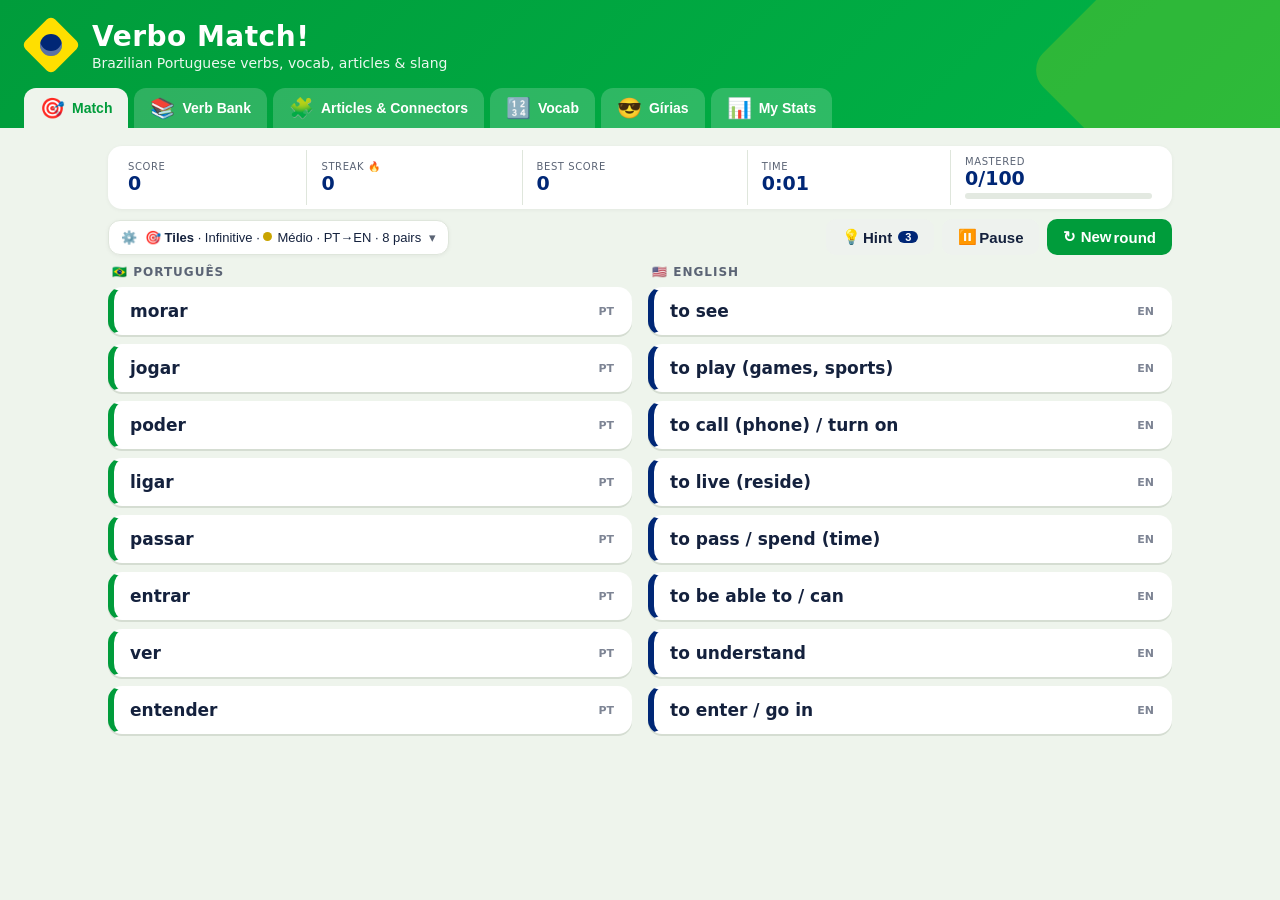
==== index.html @ cd235377 "Add files via upload" ====
<!DOCTYPE html>
<html lang="en">
<head>
<meta charset="UTF-8">
<meta name="viewport" content="width=device-width,initial-scale=1,viewport-fit=cover">
<meta name="theme-color" content="#009c3b">
<meta name="apple-mobile-web-app-capable" content="yes">
<meta name="mobile-web-app-capable" content="yes">
<meta name="apple-mobile-web-app-status-bar-style" content="black-translucent">
<meta name="apple-mobile-web-app-title" content="Verbo Match">
<link rel="manifest" href="manifest.json">
<link rel="apple-touch-icon" href="icon-180.png">
<link rel="icon" type="image/png" sizes="192x192" href="icon-192.png">
<title>Verbo Match!</title>
<style>
:root{--green:#009c3b;--green2:#00b347;--yellow:#ffdf00;--blue:#002776;--bg:#eef4ec;--card:#fff;--ink:#14213d;--muted:#5b6475;--bad:#e63946;--line:#dfe6dc}
*{box-sizing:border-box}
body{margin:0;font-family:"Segoe UI",system-ui,-apple-system,Roboto,Arial,sans-serif;background:var(--bg);color:var(--ink)}
header{background:linear-gradient(135deg,var(--green),var(--green2));color:#fff;padding:18px 24px 0;position:relative;overflow:hidden}
header:after{content:"";position:absolute;right:-60px;top:-60px;width:260px;height:260px;background:var(--yellow);opacity:.18;transform:rotate(45deg);border-radius:24px}
.brand{display:flex;align-items:center;gap:14px;position:relative;z-index:1}
.logo{width:54px;height:54px;position:relative;flex:none}
.logo .dia{position:absolute;inset:6px;background:var(--yellow);transform:rotate(45deg);border-radius:6px}
.logo .orb{position:absolute;left:16px;top:16px;width:22px;height:22px;border-radius:50%;background:var(--blue);box-shadow:inset 0 -5px 0 rgba(255,255,255,.35)}
h1{margin:0;font-size:28px;letter-spacing:.5px}
.sub{margin:2px 0 0;opacity:.92;font-size:14px}
nav{display:flex;gap:6px;margin-top:16px;position:relative;z-index:1;flex-wrap:wrap}
nav button{border:0;background:rgba(255,255,255,.18);color:#fff;padding:10px 16px;border-radius:12px 12px 0 0;font-weight:600;font-size:14px;cursor:pointer}
nav button.on{background:var(--bg);color:var(--green)}
main{max-width:1100px;margin:0 auto;padding:18px}
.stats{display:grid;grid-template-columns:repeat(auto-fit,minmax(140px,1fr));gap:10px;margin-bottom:14px}
.stat{background:var(--card);border-radius:14px;padding:10px 14px;box-shadow:0 2px 6px rgba(0,0,0,.06)}
.stat b{display:block;font-size:22px;color:var(--blue)}
.stat span{font-size:12px;color:var(--muted);text-transform:uppercase;letter-spacing:.6px}
.stat.warn b{color:var(--bad)}
.bar{height:6px;background:#e3e9e1;border-radius:9px;margin-top:6px;overflow:hidden}
.bar i{display:block;height:100%;background:linear-gradient(90deg,var(--green),var(--yellow));width:0;transition:width .4s}
.controls{display:flex;flex-wrap:wrap;gap:10px 14px;align-items:center;background:var(--card);padding:10px 14px;border-radius:14px;margin-bottom:10px;box-shadow:0 2px 6px rgba(0,0,0,.06)}
.controls label{font-size:13px;color:var(--muted);display:flex;align-items:center;gap:6px}
.ctl-lbl{font-size:11px;font-weight:800;letter-spacing:.8px;text-transform:uppercase;color:var(--muted)}
select,input[type=search]{padding:7px 10px;border:1px solid var(--line);border-radius:9px;font-size:14px}
.btn{border:0;border-radius:10px;padding:9px 16px;font-weight:700;cursor:pointer;font-size:14px}
.btn:disabled{opacity:.45;cursor:not-allowed}
.btn.go{background:var(--green);color:#fff}.btn.alt{background:var(--yellow);color:var(--blue)}.btn.ghost{background:#eef2ee;color:var(--ink)}
.btn.sm{padding:5px 10px;font-size:12px}
.spacer{flex:1}
.chips{display:flex;gap:6px;flex-wrap:wrap;align-items:center}
.chip{border:2px solid var(--c);color:var(--c);background:#fff;border-radius:999px;padding:4px 11px;font-size:12px;font-weight:700;cursor:pointer;user-select:none}
.chip.on{background:var(--c);color:#fff}
/* difficulty meter */
.meter{display:flex;align-items:flex-end;gap:4px}
.lv{border:0;background:#e6ebe4;color:var(--muted);font-weight:800;font-size:12px;cursor:pointer;padding:0 10px;border-radius:8px;display:flex;flex-direction:column;justify-content:flex-end;align-items:center;gap:3px;height:42px;min-width:62px}
.lv i{display:block;width:100%;border-radius:4px;background:#cfd8cc}
.lv.fill i{background:var(--c)}
.lv.on{background:#fff;box-shadow:0 0 0 2px var(--c) inset;color:var(--c)}
.auto{border:2px solid var(--blue);background:#fff;color:var(--blue);border-radius:10px;padding:7px 10px;font-weight:800;font-size:12px;cursor:pointer}
.auto.on{background:var(--blue);color:var(--yellow)}
.lvdesc{font-size:12px;color:var(--muted);flex-basis:100%;margin-top:-2px}
.seg{display:flex;border:1px solid var(--line);border-radius:10px;overflow:hidden}
.seg button{border:0;background:#fff;padding:7px 10px;font-size:12px;font-weight:700;cursor:pointer;color:var(--muted)}
.seg button.on{background:var(--green);color:#fff}
.toggle{border:2px solid #b5651d;color:#b5651d;background:#fff;border-radius:10px;padding:6px 10px;font-weight:800;font-size:12px;cursor:pointer}
.toggle.on{background:#b5651d;color:#fff}
.hcount{background:var(--blue);color:#fff;border-radius:99px;padding:0 7px;font-size:11px;margin-left:4px}
.board{display:grid;grid-template-columns:1fr 1fr;gap:16px}
.colhead{font-size:12px;font-weight:800;letter-spacing:1px;text-transform:uppercase;color:var(--muted);margin:0 0 8px 4px}
.tiles{display:flex;flex-direction:column;gap:9px}
.tile{background:var(--card);border:2px solid transparent;border-radius:14px;padding:12px 16px;font-size:17px;font-weight:600;cursor:pointer;box-shadow:0 2px 0 #d5ddd2;transition:transform .12s,border-color .12s,background .2s;display:flex;align-items:center;justify-content:space-between;gap:8px}
.tile:hover{transform:translateY(-2px)}
.tile[data-lang=pt]{border-left:6px solid var(--green)}.tile[data-lang=en]{border-left:6px solid var(--blue)}
.tile .fl{font-size:11px;opacity:.55;font-weight:800}
.tile.sel{border-color:var(--yellow);background:#fffbe0}
.tile.ok{background:#d9f7e4;border-color:var(--green);cursor:default;opacity:.55;transform:none}
.tile.ok .fl:after{content:" ✓";color:var(--green);opacity:1}
.tile.wrong{animation:shake .4s;border-color:var(--bad);background:#ffe3e5}
.tile.hint{animation:pulse .9s 2}
@keyframes shake{20%,60%{transform:translateX(-6px)}40%,80%{transform:translateX(6px)}}
@keyframes pulse{50%{background:#fff3a6;transform:scale(1.03)}}
.mem{display:grid;gap:10px;grid-template-columns:repeat(var(--cols),1fr)}
.card{aspect-ratio:4/3;perspective:800px;cursor:pointer}
.card .in{position:relative;width:100%;height:100%;transition:transform .45s;transform-style:preserve-3d}
.card.flip .in,.card.ok .in{transform:rotateY(180deg)}
.face{position:absolute;inset:0;border-radius:14px;backface-visibility:hidden;display:flex;align-items:center;justify-content:center;text-align:center;padding:8px;font-weight:700;font-size:15px}
.back{background:linear-gradient(135deg,var(--green),var(--green2));color:var(--yellow);font-size:30px;box-shadow:0 3px 0 #007a2e}
.front{background:#fff;transform:rotateY(180deg);box-shadow:0 3px 0 #d5ddd2;flex-direction:column;gap:4px}
.front small{font-size:10px;letter-spacing:1px;color:#fff;padding:2px 7px;border-radius:99px}
.card.ok .front{background:#d9f7e4}
.bank{background:var(--card);border-radius:14px;overflow:auto;box-shadow:0 2px 6px rgba(0,0,0,.06);max-height:70vh}
table{border-collapse:collapse;width:100%;font-size:14px}
th{position:sticky;top:0;background:var(--blue);color:#fff;text-align:left;padding:9px 10px;font-size:12px;white-space:nowrap}
td{padding:7px 10px;border-bottom:1px solid var(--line);white-space:nowrap}
tr:nth-child(even) td{background:#f8faf7}
td.v{font-weight:800;color:var(--green);cursor:pointer;text-decoration:underline dotted}
td.v:hover{color:var(--blue)}
.star{color:#e0a800}
.miss-b{background:var(--bad);color:#fff;border-radius:99px;font-size:11px;padding:1px 7px;margin-left:4px}
.guide{display:grid;grid-template-columns:repeat(auto-fit,minmax(230px,1fr));gap:10px;margin-bottom:14px}
.g{background:#fff;border-radius:14px;padding:12px 14px;border-top:5px solid var(--c);box-shadow:0 2px 6px rgba(0,0,0,.06);font-size:13px}
.g h4{margin:0 0 6px;color:var(--c)}
.g code{background:#f1f4f0;padding:1px 5px;border-radius:5px}
.modal{position:fixed;inset:0;background:rgba(0,20,40,.55);display:none;align-items:center;justify-content:center;z-index:20;padding:16px}
.modal.show{display:flex}
.box{background:#fff;border-radius:20px;max-width:560px;width:100%;padding:24px;max-height:88vh;overflow:auto;text-align:center}
.box h2{margin:0;color:var(--green);font-size:30px}
.sum{display:flex;justify-content:center;gap:20px;margin:14px 0;flex-wrap:wrap}
.sum div b{display:block;font-size:24px;color:var(--blue)}
.sum div span{font-size:12px;color:var(--muted)}
.review{text-align:left;font-size:14px;border-top:1px solid var(--line);margin-top:8px}
.review div{display:flex;justify-content:space-between;gap:10px;padding:6px 2px;border-bottom:1px solid var(--line)}
.tag{font-size:11px;color:#fff;border-radius:99px;padding:2px 8px;white-space:nowrap;background:var(--c)}
canvas#fx{position:fixed;inset:0;pointer-events:none;z-index:30}
.toast{pointer-events:none;position:fixed;left:50%;bottom:26px;transform:translateX(-50%);background:var(--blue);color:#fff;padding:10px 18px;border-radius:99px;font-weight:700;opacity:0;transition:opacity .3s;z-index:40}
.toast.show{opacity:1}
.hidden{display:none!important}
.pause-ov{position:absolute;inset:-6px;background:rgba(238,244,236,.82);backdrop-filter:blur(9px);-webkit-backdrop-filter:blur(9px);border-radius:16px;display:flex;align-items:flex-start;justify-content:center;z-index:5;text-align:center;padding-top:60px}
.pause-ov h2{margin:4px 0;color:var(--blue)}.pause-ov p{color:var(--muted);margin:0 0 14px}
#pauseBtn.on{background:var(--yellow);color:var(--blue)}
/* verb detail popup */
.box.wide{max-width:1080px;text-align:left;padding:0;display:flex;flex-direction:column;overflow:hidden}
.vhead{background:linear-gradient(135deg,var(--green),var(--green2));color:#fff;padding:18px 22px;position:relative}
.vhead h2{color:#fff;font-size:34px;margin:0;display:flex;align-items:center;gap:12px}
.vhead .x{position:absolute;right:14px;top:12px;background:rgba(255,255,255,.2);border:0;color:#fff;font-size:18px;width:36px;height:36px;border-radius:50%;cursor:pointer}
.spk{background:var(--yellow);border:0;border-radius:50%;width:34px;height:34px;cursor:pointer;font-size:16px}
.vchips{display:flex;gap:8px;flex-wrap:wrap;margin-top:10px}
.vchips span{background:rgba(255,255,255,.18);padding:4px 10px;border-radius:99px;font-size:13px}
.vchips b{color:var(--yellow)}
.vtabs{display:flex;gap:6px;padding:10px 18px 0;background:#f4f7f3;flex-wrap:wrap}
.vtabs button{border:0;background:#e3e9e1;padding:8px 12px;border-radius:10px 10px 0 0;font-weight:700;font-size:13px;cursor:pointer;color:var(--ink)}
.vtabs button.on{background:#fff;color:var(--green)}
.vbody{padding:16px 18px 20px;overflow:auto}
.vgrid{display:grid;grid-template-columns:repeat(auto-fill,minmax(235px,1fr));gap:12px}
.vc{border:1px solid var(--line);border-top:5px solid var(--c);border-radius:12px;padding:10px 12px;background:#fff}
.vc h4{margin:0;font-size:14px;color:var(--c)}
.vc .en{font-size:12px;color:var(--muted);margin:2px 0 6px;min-height:15px}
.vc table{font-size:14px}
.vc td{padding:4px 2px;border-bottom:1px dashed var(--line);white-space:normal;background:#fff!important}
.vc td.pn{color:var(--muted);font-size:12px;width:42%}
.vc td.f{font-weight:700;cursor:pointer}.vc td.f:hover{color:var(--green)}
.vnote{font-size:12px;color:var(--muted);margin-top:12px}
.vstat{background:#fff7d1;border-radius:10px;padding:8px 12px;font-size:13px;margin-bottom:12px}
/* stats */
.st-grid{display:grid;grid-template-columns:repeat(6,1fr);gap:10px;margin-bottom:14px}
.panel{background:#fff;border-radius:14px;padding:14px 16px;box-shadow:0 2px 6px rgba(0,0,0,.06);margin-bottom:14px}
.panel h3{margin:0 0 10px;font-size:16px;color:var(--blue);display:flex;align-items:center;gap:8px}
.two{display:grid;grid-template-columns:1.6fr 1fr;gap:14px}
.miss td{white-space:normal;vertical-align:middle}
.mbar{height:8px;border-radius:9px;background:#f1d4d6;overflow:hidden;min-width:70px}.mbar i{display:block;height:100%;background:var(--bad)}
.tbar{display:flex;align-items:center;gap:8px;margin:8px 0;font-size:13px}.tbar span{width:130px}
.tbar .tr{flex:1;height:12px;background:#e9eee8;border-radius:9px;overflow:hidden}.tbar .tr i{display:block;height:100%}
.empty{color:var(--muted);font-size:14px;padding:12px 0}
.banner{background:var(--yellow);color:var(--blue);font-weight:700;padding:8px 14px;border-radius:10px;margin-bottom:10px}
@media(max-width:820px){.st-grid{grid-template-columns:repeat(3,1fr)}.two{grid-template-columns:1fr}.tile{font-size:15px;padding:11px}.mem{--cols:3!important}.lv{min-width:52px;padding:0 6px}}

/* articles & connectors */
.gt{margin:4px 0}.gt td{white-space:normal}
.hl{color:var(--green);background:#e4f7eb;border-radius:5px;padding:0 4px}
.gp{margin:0;font-size:15px;line-height:1.55}.gn{font-size:12px;color:var(--muted)}
.gl{margin:0;padding-left:18px;font-size:14px;line-height:1.8}
.ex-grid{display:grid;grid-template-columns:repeat(4,1fr);gap:6px;margin:12px 0 6px}
.ex-grid div{background:#f4f7f3;border-radius:8px;padding:7px 9px;font-size:13px}
.rules{display:grid;grid-template-columns:repeat(auto-fill,minmax(240px,1fr));gap:10px}
.rules div{background:#f8faf7;border-left:4px solid var(--yellow);border-radius:8px;padding:8px 10px;font-size:13px;display:flex;flex-direction:column;gap:3px}
.q{max-width:760px;margin:0 auto;text-align:center}
.qtop{display:flex;justify-content:space-between;align-items:center}
.qs{font-size:28px;font-weight:700;line-height:1.4}
.blank{display:inline-block;min-width:80px;border-bottom:3px dashed var(--blue);color:var(--blue);padding:0 8px}
.blank.ok{border-bottom:3px solid var(--green);color:var(--green);background:#e4f7eb;border-radius:6px 6px 0 0}
.blank.bad{border-bottom:3px solid var(--green);color:var(--green);background:#fff3a6;border-radius:6px 6px 0 0}
.qen{color:var(--muted);margin:8px 0 22px;font-style:italic}
.qopts{display:grid;grid-template-columns:repeat(2,1fr);gap:10px;max-width:520px;margin:0 auto}
.qo{border:2px solid var(--line);background:#fff;border-radius:14px;padding:14px;font-size:20px;font-weight:800;cursor:pointer;position:relative;color:var(--ink);box-shadow:0 2px 0 #d5ddd2}
.qo small{position:absolute;left:10px;top:6px;font-size:11px;color:var(--muted)}
.qo:hover:not(:disabled){border-color:var(--yellow);transform:translateY(-2px)}
.qo.right{background:#d9f7e4;border-color:var(--green);color:var(--green)}
.qo.wrong{background:#ffe3e5;border-color:var(--bad);color:var(--bad);animation:shake .4s}
.qo:disabled{cursor:default}
.qfb{min-height:90px;margin-top:16px}
.fb-ok{color:var(--green);font-weight:800;font-size:18px}.fb-bad{color:var(--bad);font-weight:800;font-size:18px}
.fb-why{margin:6px 0 12px;font-size:14px}
@media(max-width:820px){.ex-grid{grid-template-columns:repeat(2,1fr)}.qs{font-size:22px}}

/* slang */
.slang-hero{background:linear-gradient(135deg,#002776,#3a86ff);color:#fff;border-radius:16px;padding:16px 20px;display:flex;justify-content:space-between;align-items:center;gap:16px;flex-wrap:wrap;margin-bottom:12px}
.slang-hero h2{margin:0;font-size:24px}.slang-hero p{margin:4px 0 0;opacity:.9;font-size:14px}
.sh-stats{display:flex;gap:16px;align-items:center}.sh-stats div{text-align:center}.sh-stats b{display:block;font-size:22px;color:var(--yellow)}.sh-stats span{font-size:11px;opacity:.85;text-transform:uppercase}
td.sx{white-space:normal;min-width:240px;font-size:13px}
.spk2{border:0;background:#eef2ee;border-radius:50%;width:26px;height:26px;cursor:pointer;margin-right:6px;font-size:12px}
tr.learned td{opacity:.55}
.sl-ex{display:flex;gap:14px;align-items:center;background:#f4f7f3;border-radius:14px;padding:16px}
.sl-pt{font-size:22px;font-weight:700}.sl-en{color:var(--muted);font-style:italic;margin-top:4px}
.sl-rel{display:grid;grid-template-columns:repeat(auto-fill,minmax(170px,1fr));gap:8px}
.sl-rel button{border:1px solid var(--line);background:#fff;border-radius:10px;padding:8px 10px;text-align:left;cursor:pointer;display:flex;flex-direction:column;gap:2px}
.sl-rel button:hover{border-color:var(--green)}.sl-rel span{font-size:12px;color:var(--muted)}

/* ===== iPhone / small-screen app layout ===== */
html{-webkit-text-size-adjust:100%}
body{-webkit-tap-highlight-color:transparent;overscroll-behavior-y:none}
button,.tile,.chip,.card,.qo,td.v{touch-action:manipulation}
header{padding-top:calc(18px + env(safe-area-inset-top))}
.tbl-wrap{overflow-x:auto;-webkit-overflow-scrolling:touch}
@media(max-width:700px){
  header{padding:calc(10px + env(safe-area-inset-top)) 14px 10px}
  h1{font-size:22px}.sub{display:none}.logo{width:40px;height:40px}.logo .orb{left:11px;top:11px;width:18px;height:18px}
  main{padding:10px 10px calc(84px + env(safe-area-inset-bottom))}
  /* bottom tab bar */
  nav{position:fixed;left:0;right:0;bottom:0;margin:0;z-index:15;background:#fff;border-top:1px solid var(--line);
      flex-wrap:nowrap;overflow-x:auto;gap:0;padding:4px 4px calc(4px + env(safe-area-inset-bottom));box-shadow:0 -4px 14px rgba(0,0,0,.08);scrollbar-width:none}
  nav::-webkit-scrollbar{display:none}
  nav button{flex:1 1 0;min-width:0;background:none;color:var(--muted);border-radius:10px;padding:6px 6px;font-size:10px;line-height:1.15;display:flex;flex-direction:column;align-items:center;gap:2px;white-space:nowrap}
  nav button .ic{font-size:20px}
  nav button.on{background:#e4f7eb;color:var(--green)}
  .stats{grid-template-columns:repeat(3,1fr);gap:6px}.stat{padding:7px 9px}.stat b{font-size:17px}.stat span{font-size:9px}
  .controls{padding:8px 10px;gap:8px}
  .lv{min-width:0;flex:1;padding:0 4px;font-size:11px}.meter{flex:1 1 100%}
  .seg button{padding:7px 8px}
  .board{gap:8px}.tile{font-size:14px;padding:10px 9px;border-radius:11px;min-height:46px}
  .tile .fl{display:none}
  .mem{--cols:3!important;gap:7px}.face{font-size:13px}
  .st-grid{grid-template-columns:repeat(3,1fr)}
  .two{grid-template-columns:1fr!important}
  .qs{font-size:21px}.qo{font-size:18px;padding:13px}
  .toast{bottom:calc(84px + env(safe-area-inset-bottom));max-width:90vw;text-align:center}
  .modal{padding:0;align-items:flex-end}
  .box{border-radius:20px 20px 0 0;max-height:92vh;padding-bottom:calc(24px + env(safe-area-inset-bottom))}
  .box.wide{max-height:94vh!important}
  .vhead h2{font-size:26px}.vgrid{grid-template-columns:1fr}
  .slang-hero{padding:12px 14px}.slang-hero h2{font-size:19px}.slang-hero p{font-size:12px}
  .bank{max-height:none}
  /* tables become cards */
  #bankView table thead,#slangView table thead{display:none}
  #bankView tbody tr,#slangView tbody tr{display:grid;grid-template-columns:1fr 1fr;gap:2px 10px;padding:10px 12px;border-bottom:1px solid var(--line)}
  #bankView tbody td,#slangView tbody td{border:0;padding:1px 0;background:none!important;white-space:normal;font-size:13px}
  #bankView td:nth-child(1),#slangView td:nth-child(1){display:none}
  #bankView td.v,#slangView td.v{grid-column:1/-1;font-size:18px}
  #bankView td:nth-child(3),#slangView td:nth-child(3){grid-column:1/-1;color:var(--muted)}
  #bankView td:nth-child(n+4)::before{content:attr(data-l);display:block;font-size:9px;font-weight:800;color:var(--muted);text-transform:uppercase;letter-spacing:.5px}
  #slangView td.sx{grid-column:1/-1;min-width:0}
  #slangView td:nth-child(7){position:absolute;right:14px}
  #slangView tbody tr{position:relative}
  .miss td{font-size:12px;padding:5px 4px}
  .panel{overflow-x:auto;-webkit-overflow-scrolling:touch}
  .gt th,.gt td{white-space:normal;font-size:12px;padding:6px 5px}
  .gt th{position:static}
  .ex-grid{grid-template-columns:1fr 1fr}
}
html,body{max-width:100%;overflow-x:hidden}
.install-tip{position:fixed;left:10px;right:10px;bottom:calc(80px + env(safe-area-inset-bottom));z-index:16;background:var(--blue);color:#fff;border-radius:14px;padding:12px 40px 12px 14px;font-size:13px;box-shadow:0 8px 24px rgba(0,0,0,.25)}
.install-tip b{color:var(--yellow)}.install-tip button{position:absolute;right:8px;top:8px;border:0;background:rgba(255,255,255,.2);color:#fff;border-radius:50%;width:26px;height:26px}
/* ===== v8: calmer layout ===== */
.stats{display:flex;gap:0;background:var(--card);border-radius:14px;box-shadow:0 1px 4px rgba(0,0,0,.05);padding:4px 6px;margin-bottom:10px;overflow-x:auto;scrollbar-width:none}
.stats::-webkit-scrollbar{display:none}
.stats .stat{background:none;box-shadow:none;border-radius:0;padding:6px 14px;flex:1 0 auto;border-right:1px solid var(--line);display:flex;flex-direction:column;justify-content:center}
.stats .stat:last-child{border-right:0}
.stats .stat b{font-size:19px}.stats .stat span{font-size:10px}
.stats .stat .bar{margin-top:4px;min-width:60px}
.actionbar{display:flex;align-items:center;gap:8px;margin-bottom:10px}
.sumbtn{display:flex;align-items:center;gap:8px;border:1px solid var(--line);background:var(--card);border-radius:12px;padding:9px 12px;font-size:13px;color:var(--ink);cursor:pointer;min-width:0;text-align:left;box-shadow:0 1px 4px rgba(0,0,0,.05)}
.sumbtn .chev{transition:transform .2s;color:var(--muted)}
.sumbtn[aria-expanded=true]{border-color:var(--green)}
.sumbtn[aria-expanded=true] .chev{transform:rotate(180deg)}
.lvdot{display:inline-block;width:9px;height:9px;border-radius:50%;margin-right:5px;vertical-align:1px}
#setSummary{white-space:nowrap;overflow:hidden;text-overflow:ellipsis;min-width:0}
.ab{display:flex;align-items:center;gap:2px}
.setpanel{background:var(--card);border-radius:14px;padding:12px 14px;margin:0 0 12px;box-shadow:0 1px 4px rgba(0,0,0,.05);display:none;flex-direction:column;gap:10px}
.setpanel.open{display:flex;animation:fold .18s ease-out}
@keyframes fold{from{opacity:0;transform:translateY(-4px)}to{opacity:1;transform:none}}
.sp-row{display:flex;flex-wrap:wrap;align-items:center;gap:8px 12px}
.sp-row label{font-size:13px;color:var(--muted);display:flex;align-items:center;gap:6px}
.setpanel .lvdesc{margin:-4px 0 0}
#conjCtrls{display:flex;flex-direction:column;gap:10px;border-top:1px dashed var(--line);padding-top:10px}
.fold{background:var(--card);border-radius:14px;margin-bottom:10px;box-shadow:0 1px 4px rgba(0,0,0,.05)}
.fold summary{padding:11px 14px;font-weight:700;font-size:14px;cursor:pointer;list-style:none;display:flex;justify-content:space-between}
.fold summary::-webkit-details-marker{display:none}
.fold summary:after{content:"▾";color:var(--muted);transition:transform .2s}
.fold[open] summary:after{transform:rotate(180deg)}
.fold .guide{padding:0 12px 12px;margin:0}
.fold .g{box-shadow:none;background:#f8faf7}
.fbtn{border:1px solid var(--line);background:#fff;border-radius:10px;padding:8px 12px;font-weight:700;font-size:13px;cursor:pointer;color:var(--ink);white-space:nowrap}
.fbtn.on{border-color:var(--green);color:var(--green)}
.fbtn b{background:var(--green);color:#fff;border-radius:99px;padding:0 6px;font-size:11px}
.fpanel{flex-basis:100%;display:flex;flex-direction:column;gap:8px;padding-top:4px;border-top:1px dashed var(--line)}
.foot{font-size:12px;color:var(--muted);margin:8px 2px}
.slang-hero{padding:12px 18px}.slang-hero h2{font-size:21px}
.controls,.panel,.bank{box-shadow:0 1px 4px rgba(0,0,0,.05)}

/* ===== v8: pop-ups that scroll properly ===== */
body.locked{position:fixed;left:0;right:0;overflow:hidden}
.modal{overscroll-behavior:contain}
.box{overscroll-behavior:contain;-webkit-overflow-scrolling:touch}
.box.wide{max-height:min(92vh,92dvh);display:flex;flex-direction:column;overflow:hidden}
.vhead,.vtabs{flex:none}
.vbody{flex:1 1 auto;min-height:0;overflow-y:auto;overscroll-behavior:contain;-webkit-overflow-scrolling:touch}
.vtabs{flex-wrap:nowrap;overflow-x:auto;scrollbar-width:none;-webkit-overflow-scrolling:touch}
.vtabs::-webkit-scrollbar{display:none}
.vtabs button{flex:none;white-space:nowrap}
.vtabs:empty{display:none}
.vhead h2{padding-right:44px}

@media(max-width:700px){
  .stats{padding:2px 4px}.stats .stat{padding:5px 10px}.stats .stat b{font-size:16px}.stats .stat span{font-size:9px}
  .stats .stat .bar{display:none}
  .actionbar{gap:6px}.actionbar .spacer{display:none}
  .sumbtn{flex:1 1 auto;padding:9px 10px;font-size:12px}
  .ab{padding:9px 11px;flex:none}.ab-l{display:none}
  .ab-l2{display:none}
  .setpanel{padding:10px}
  .meter{flex:1 1 100%}
  .modal{padding:0;align-items:flex-end}
  .box{border-radius:20px 20px 0 0;max-height:92dvh;padding-bottom:calc(24px + env(safe-area-inset-bottom))}
  .box.wide{height:94dvh;max-height:94dvh!important;padding-bottom:0;border-radius:18px 18px 0 0}
  .vhead{padding:14px 16px 12px}
  .vhead h2{font-size:24px;gap:10px}
  .vhead .x{top:10px;right:10px;width:34px;height:34px}
  .spk{width:30px;height:30px;font-size:14px}
  #vMean{font-size:14px}
  .vchips{flex-wrap:nowrap;overflow-x:auto;scrollbar-width:none;margin-top:8px;gap:6px}
  .vchips::-webkit-scrollbar{display:none}
  .vchips span{flex:none;font-size:12px;white-space:nowrap}
  .vtabs{padding:8px 12px 0;gap:4px}
  .vtabs button{padding:7px 11px;font-size:12px}
  .vbody{padding:12px 12px calc(20px + env(safe-area-inset-bottom))}
  .vgrid{grid-template-columns:1fr;gap:10px}
  .vc td{font-size:14px;padding:5px 2px}
  .vc td.pn{width:46%}
  .sl-ex{padding:12px}.sl-pt{font-size:19px}
  .sl-rel{grid-template-columns:1fr 1fr}
  .slang-hero{padding:10px 14px;gap:8px}.slang-hero p{display:none}
  .sh-stats{gap:12px}.sh-stats b{font-size:18px}
  #sRand{padding:7px 10px;font-size:12px}
}
/* phone turned sideways: full screen pop-up, two columns */
@media(max-height:520px) and (orientation:landscape){
  .modal{padding:0;align-items:stretch}
  .box{max-height:100dvh;border-radius:0}
  .box.wide{max-width:none;height:100dvh;max-height:100dvh!important;border-radius:0;padding-left:env(safe-area-inset-left);padding-right:env(safe-area-inset-right)}
  .vhead{padding:8px 56px 8px 16px;display:flex;align-items:center;gap:14px;flex-wrap:nowrap}
  .vhead h2{font-size:22px;flex:none;padding-right:0}
  #vMean{font-size:13px;flex:none;max-width:30%;white-space:nowrap;overflow:hidden;text-overflow:ellipsis}
  .vchips{margin:0;flex-wrap:nowrap;overflow-x:auto;scrollbar-width:none;min-width:0}
  .vchips::-webkit-scrollbar{display:none}
  .vchips span{flex:none;white-space:nowrap;font-size:12px}
  .vhead .x{top:50%;transform:translateY(-50%)}
  .vtabs{padding:6px 12px 0}
  .vbody{padding:10px 14px calc(14px + env(safe-area-inset-bottom))}
  .vgrid{grid-template-columns:repeat(auto-fill,minmax(250px,1fr))!important}
  .sl-rel{grid-template-columns:repeat(3,1fr)}
}

/* ===== v9: bigger nav icons ===== */
nav button{display:flex;align-items:center;gap:7px}
nav button .ic{font-size:20px;line-height:1}
.ab{font-size:15px}
@media(max-width:700px){
  nav button{font-size:11px;padding:7px 2px 5px;gap:3px}
  nav button .ic{font-size:27px}
  main{padding-bottom:calc(96px + env(safe-area-inset-bottom))}
}
/* ===== v9: vocab ===== */
.seg.full{display:flex;width:100%}
.seg.full button{flex:1;padding:9px 6px;font-size:13px}
.vx-sec .vx-in{padding:0 12px 12px}
.vx-sec summary .gn{margin-left:auto;margin-right:8px;font-weight:600}
.vx-grid{display:grid;grid-template-columns:repeat(auto-fill,minmax(170px,1fr));gap:8px}
.vx-it{text-align:left;border:1px solid var(--line);background:#fff;border-radius:12px;padding:9px 11px;cursor:pointer;display:flex;flex-direction:column;gap:2px;font:inherit;color:var(--ink)}
.vx-it b{font-size:15px}.vx-it span{font-size:12px;color:var(--muted)}.vx-it i{font-size:11px;color:#8a6d00;font-style:normal;margin-top:2px}
.vx-it:hover{border-color:var(--green)}.vx-it.playing{border-color:var(--green);background:#e4f7eb}
.vx-grid.abc{grid-template-columns:repeat(auto-fill,minmax(66px,1fr))}
.vx-it.abc{align-items:center;text-align:center;padding:8px 4px}.vx-it.abc b{font-size:26px;color:var(--green)}
.vx-tool{display:flex;gap:10px;align-items:center;background:#f4f7f3;border-radius:12px;padding:10px 12px;margin-bottom:10px;flex-wrap:wrap}
.vx-tool input{width:160px;padding:8px 10px;border:1px solid var(--line);border-radius:9px;font-size:16px}
.vx-out{flex:1;font-weight:700;color:var(--green);font-size:16px;min-width:160px}
.vx-tip{font-size:12px;color:var(--muted);margin:0 0 10px}
/* ===== v9: body diagram ===== */
.body-wrap{display:grid;grid-template-columns:minmax(0,1fr) 290px;gap:12px;align-items:start}
.body-stage{background:#fff;border-radius:14px;padding:10px 12px 12px;box-shadow:0 1px 4px rgba(0,0,0,.05)}
.body-top{display:flex;gap:8px;flex-wrap:wrap;align-items:center}
.body-svg{display:block;width:100%;height:auto;max-height:68vh;margin:4px auto 0;touch-action:manipulation;user-select:none;-webkit-user-select:none}
.bprompt{background:#f4f7f3;border-radius:12px;padding:10px 12px;margin:8px 0 0;display:flex;align-items:center;gap:10px;justify-content:space-between;flex-wrap:wrap;font-size:15px}
.bprompt b{color:var(--blue);font-size:20px}
.bprompt.ok{background:#d9f7e4}.bprompt.bad{background:#ffe3e5}
.pinfo{display:flex;align-items:center;gap:12px;background:#f4f7f3;border-radius:12px;padding:10px 12px;margin-top:8px;min-height:56px}
.pinfo .big{font-size:22px;font-weight:800;color:var(--green)}
.pinfo .sm{font-size:13px;color:var(--muted)}
.plist{background:#fff;border-radius:14px;padding:8px;display:flex;flex-direction:column;gap:2px;max-height:74vh;overflow:auto;box-shadow:0 1px 4px rgba(0,0,0,.05)}
.plist h4{margin:4px 8px 6px;font-size:12px;letter-spacing:.8px;text-transform:uppercase;color:var(--muted)}
.pi{display:flex;align-items:center;gap:8px;border:0;background:none;border-radius:9px;padding:7px 8px;cursor:pointer;text-align:left;font:inherit;font-size:14px;color:var(--ink)}
.pi:hover,.pi.on{background:#e4f7eb}
.pi .num{width:20px;height:20px;border-radius:50%;background:var(--blue);color:#fff;font-size:10px;font-weight:800;display:inline-flex;align-items:center;justify-content:center;flex:none}
.pi .num.nb{background:#cfd8cc}
.pi b{flex:1}.pi span.en{color:var(--muted);font-size:12px}
.bp{fill:#f2c9a5;stroke:#c48f6c;stroke-width:1.2;cursor:pointer;transition:fill .15s}
.bp.zone{stroke:rgba(150,100,70,.35);stroke-dasharray:3 3}
.bp.joint{fill:#e8b893}
.bp.hair{fill:#4a3426;stroke:#2e2018}
.bp.brow{fill:#4a3426;stroke:none}
.bp.white{fill:#fff}.bp.iris{fill:#3a7a4a;stroke:none}.bp.pupil{fill:#111;stroke:none}
.bp.lip{fill:#d9776f;stroke:#b25a53}.bp.mouth{fill:#6b1f2b;stroke:none}.bp.teeth{fill:#fff;stroke:#ddd}
.bp.cheek{fill:#f3a596;opacity:.75;stroke:none}.bp.nose{fill:#e8b893}
.bp.shorts{fill:#1f8f4e;stroke:#156b39}.bp.band{fill:#157a42;stroke:#0f5c31}
.bp:hover{filter:brightness(1.06)}
.bp.hi{fill:#ffdf00!important;stroke:#002776!important;stroke-width:2.5!important;opacity:1!important}
.bp.ok{fill:#5cd68a!important;stroke:#0b7a3b!important;opacity:1!important}
.bp.bad{fill:#ff8a94!important;stroke:#b0222f!important;opacity:1!important}
.deco,.badge{pointer-events:none}
.badge circle{fill:#002776;stroke:#fff;stroke-width:1.5}
.badge text{fill:#fff;font:800 10px system-ui,sans-serif;text-anchor:middle;dominant-baseline:central}
/* ===== v10: time picker + vocab categories ===== */
.vx-tool input.clkin{width:auto;font-size:26px;font-weight:800;color:var(--blue);padding:4px 10px;font-variant-numeric:tabular-nums;background:#fff}
.clk-en{font-size:12px;color:var(--muted);font-weight:600}
#vcatCtrls{display:flex;flex-direction:column;gap:10px;border-top:1px dashed var(--line);padding-top:10px}
@media(max-width:700px){
  .body-wrap{grid-template-columns:1fr}
  .body-svg{max-height:52vh}
  .plist{max-height:none;display:grid;grid-template-columns:1fr 1fr}
  .plist h4{grid-column:1/-1}
  .pi{font-size:13px;padding:6px}.pi span.en{display:none}
  .vx-grid{grid-template-columns:1fr 1fr}
  .vx-grid.abc{grid-template-columns:repeat(5,1fr)}
}

</style>
</head>
<body>
<header>
  <div class="brand">
    <div class="logo"><div class="dia"></div><div class="orb"></div></div>
    <div><h1>Verbo Match!</h1><p class="sub">Brazilian Portuguese verbs, vocab, articles &amp; slang</p></div>
  </div>
  <nav id="nav">
    <button data-m="play" class="on">🎯 Match</button>
    <button data-m="bank">📚 Verb Bank</button>
    <button data-m="words">🧩 Articles &amp; Connectors</button>
    <button data-m="vocab">🔢 Vocab</button>
    <button data-m="slang">😎 Gírias</button>
    <button data-m="stats">📊 My Stats</button>
  </nav>
</header>

<main>
  <div class="stats" id="stats">
    <div class="stat"><span>Score</span><b id="sScore">0</b></div>
    <div class="stat"><span>Streak 🔥</span><b id="sStreak">0</b></div>
    <div class="stat"><span>Best score</span><b id="sBest">0</b></div>
    <div class="stat" id="timeBox"><span id="sTimeLbl">Time</span><b id="sTime">0:00</b></div>
    <div class="stat hidden" id="livesBox"><span>Lives</span><b id="sLives"></b></div>
    <div class="stat"><span>Mastered</span><b id="sMast">0/100</b><div class="bar"><i id="mBar"></i></div></div>
  </div>

  <div id="gameCtrls">
    <div class="actionbar">
      <button class="sumbtn" id="setToggle" aria-expanded="false"><span class="sum-ic">⚙️</span><span id="setSummary">Settings</span><span class="chev">▾</span></button>
      <span class="spacer"></span>
      <button class="btn ghost ab" id="hintBtn" title="Hint">💡<span class="ab-l"> Hint</span><span class="hcount" id="hCount"></span></button>
      <button class="btn ghost ab" id="pauseBtn" title="Pause (P)">⏸️<span class="ab-l"> Pause</span></button>
      <button class="btn go ab" id="newBtn">↻ New<span class="ab-l2"> round</span></button>
    </div>
    <div class="setpanel" id="setPanel">
      <div class="sp-row"><span class="ctl-lbl">Game</span>
        <div class="seg" id="styleSeg"><button data-v="tiles">🎯 Tile match</button><button data-v="memory">🃏 Memory flip</button></div>
        <div class="seg" id="fmtSeg"><button data-v="inf">Infinitive</button><button data-v="conj">Conjugated</button><button data-v="vocab">🔢 Vocab</button></div></div>
      <div class="sp-row"><span class="ctl-lbl">Difficulty</span><div class="meter" id="meter"></div>
        <button class="auto" id="autoBtn" title="Adjusts level automatically: up after 3 perfect rounds, down after 2 rough ones">⚡ Auto</button></div>
      <div class="lvdesc" id="lvDesc"></div>
      <div class="sp-row"><span class="ctl-lbl">Direction</span>
        <div class="seg" id="dirSeg"><button data-d="pt">PT → EN</button><button data-d="en">EN → PT</button><button data-d="mix">🔀 Mixed</button></div>
        <button class="toggle" id="trapBtn" title="Puts easily confused verbs in the same round">🪤 Traps</button></div>
      <div class="sp-row"><label>Pairs <select id="pairs"><option>6</option><option>8</option><option>10</option><option>12</option></select></label>
        <label title="Say Portuguese words aloud"><input type="checkbox" id="voice" checked> 🔊 Voice</label>
        <label title="Sound effects"><input type="checkbox" id="sfx" checked> 🎵 Sounds</label></div>
      <div id="vcatCtrls" class="hidden"><div class="sp-row"><span class="ctl-lbl">Categories</span><div class="chips" id="vcatChips"></div></div></div>
      <div id="conjCtrls">
        <div class="sp-row"><span class="ctl-lbl">Tenses</span><div class="chips" id="tenseChips"></div></div>
        <div class="sp-row"><span class="ctl-lbl">Persons</span><div class="chips" id="personChips"></div></div>
      </div>
    </div>
  </div>
  <div id="banner" class="banner hidden"></div>
  <div id="playWrap" style="position:relative"><section id="play"></section><div id="pauseOv" class="pause-ov hidden"><div><div style="font-size:44px">⏸️</div><h2>Pausado</h2><p id="pauseWhy">Your timer is stopped.</p><button class="btn go" id="resumeBtn">▶️ Continuar</button></div></div></div>
  <section id="statsView" class="hidden"></section>
  <section id="wordsView" class="hidden"></section>
  <section id="slangView" class="hidden"></section>
  <section id="vocabView" class="hidden"></section>

  <section id="bankView" class="hidden">
<details class="fold" id="guideFold"><summary>📐 Ending patterns cheat sheet</summary><div class="guide" id="guide"></div></details>
    <div class="controls searchbar">
      <input type="search" id="q" placeholder="🔍 Search a verb or meaning…" style="flex:1;min-width:160px">
      <label><input type="checkbox" id="onlyMast"> Mastered only</label>
      <label><input type="checkbox" id="onlyMiss"> Missed only</label>
    </div>
    <div class="bank"><table><thead><tr id="bankHead"></tr></thead><tbody id="bankBody"></tbody></table></div>
    <p style="font-size:12px;color:var(--muted)">Click any verb to open its full conjugation. Forms shown are for <b>eu</b> (I). ★ = mastered · red number = times missed.</p>
  </section>
</main>

<div class="modal" id="modal"><div class="box">
  <h2 id="mTitle">Muito bem! 🎉</h2>
  <p id="mSub" style="color:var(--muted);margin:6px 0 0"></p>
  <div class="sum" id="mSum"></div>
  <div class="review" id="mReview"></div>
  <div style="margin-top:16px;display:flex;gap:10px;justify-content:center">
    <button class="btn ghost" id="mClose">Close</button>
    <button class="btn go" id="mNext">Próxima rodada ➜</button>
  </div>
</div></div>

<div class="modal" id="vmodal"><div class="box wide">
  <div class="vhead"><button class="x" id="vClose" title="Close">✕</button><h2><span id="vTitle"></span><button class="spk" id="vSpeak" title="Hear it">🔊</button></h2><div id="vMean" style="opacity:.92"></div><div class="vchips" id="vChips"></div></div>
  <div class="vtabs" id="vTabs"></div>
  <div class="vbody" id="vBody"></div>
</div></div>

<div class="toast" id="toast"></div>
<canvas id="fx"></canvas>
<script>
const $=id=>document.getElementById(id);
const LS={get:(k,d)=>{try{return JSON.parse(localStorage.getItem(k))??d}catch(e){return d}},set:(k,v)=>{try{localStorage.setItem(k,JSON.stringify(v))}catch(e){}}};

/* ---------- DATA: [infinitive, meaning, English base, English past, overrides] ---------- */
const RAW=[
["ser","to be (identity, traits)","be (ser)","was (ser)",{p:"sou",pt:"fui",i:"era",f:"serei"}],
["estar","to be (state, location)","be (estar)","was (estar)",{p:"estou",pt:"estive"}],
["ter","to have","have","had",{p:"tenho",pt:"tive",i:"tinha"}],
["ir","to go","go","went",{p:"vou",pt:"fui",noGo:1}],
["fazer","to do / make","do","did",{p:"faço",pt:"fiz",f:"farei"}],
["poder","to be able to / can","be able to","was able to",{p:"posso",pt:"pude",can:1}],
["dizer","to say / tell","say","said",{p:"digo",pt:"disse",f:"direi"}],
["dar","to give","give","gave",{p:"dou"}],
["ver","to see","see","saw",{p:"vejo"}],
["saber","to know (facts)","know","found out",{p:"sei",pt:"soube"}],
["querer","to want","want","wanted",{p:"quero",pt:"quis"}],
["vir","to come","come","came",{p:"venho",pt:"vim",i:"vinha"}],
["ficar","to stay / become","stay","stayed"],
["falar","to speak / talk","speak","spoke"],
["chegar","to arrive","arrive","arrived"],
["passar","to pass / spend (time)","pass","passed"],
["deixar","to let / leave behind","allow","allowed"],
["pensar","to think","think","thought"],
["levar","to take / carry","carry","carried"],
["tomar","to take / drink","take","took"],
["achar","to find / think (opinion)","find","found"],
["encontrar","to meet / find","meet","met"],
["conhecer","to know (people, places)","know (someone)","got to know",{p:"conheço"}],
["começar","to begin / start","start","started"],
["trabalhar","to work","work","worked"],
["viver","to live","live","lived"],
["morar","to live (reside)","reside","resided"],
["chamar","to call","call","called"],
["ligar","to call (phone) / turn on","phone","phoned"],
["acabar","to finish / end up","finish","finished"],
["terminar","to end / finish","end","ended"],
["entrar","to enter / go in","enter","entered"],
["sair","to leave / go out","go out","went out",{p:"saio",pt:"saí",i:"saía"}],
["voltar","to come back / return","return","returned"],
["abrir","to open","open","opened"],
["fechar","to close","close","closed"],
["comer","to eat","eat","ate"],
["beber","to drink","drink","drank"],
["dormir","to sleep","sleep","slept",{p:"durmo"}],
["acordar","to wake up","wake up","woke up"],
["andar","to walk","walk","walked"],
["correr","to run","run","ran"],
["jogar","to play (games, sports)","play (sports)","played (sports)"],
["tocar","to play (music) / touch","play (music)","played (music)"],
["brincar","to play (for fun)","play (for fun)","played (for fun)"],
["estudar","to study","study","studied"],
["aprender","to learn","learn","learned"],
["ensinar","to teach","teach","taught"],
["ler","to read","read","read (past)",{p:"leio"}],
["escrever","to write","write","wrote"],
["ouvir","to hear","hear","heard",{p:"ouço"}],
["escutar","to listen","listen","listened"],
["olhar","to look","look","looked"],
["assistir","to watch / attend","watch","watched"],
["perguntar","to ask (a question)","ask","asked"],
["responder","to answer","answer","answered"],
["entender","to understand","understand","understood"],
["lembrar","to remember","remember","remembered"],
["esquecer","to forget","forget","forgot",{p:"esqueço"}],
["gostar","to like","like","liked"],
["amar","to love","love","loved"],
["precisar","to need","need","needed"],
["comprar","to buy","buy","bought"],
["vender","to sell","sell","sold"],
["pagar","to pay","pay","paid"],
["usar","to use / wear","use","used"],
["ajudar","to help","help","helped"],
["tentar","to try","try","tried"],
["conseguir","to manage to / get","manage","managed",{p:"consigo"}],
["esperar","to wait / hope","wait","waited"],
["procurar","to look for","look for","looked for"],
["perder","to lose / miss","lose","lost",{p:"perco"}],
["ganhar","to win / earn","win","won"],
["receber","to receive","receive","received"],
["mandar","to send / order","send","sent"],
["trazer","to bring","bring","brought",{p:"trago",pt:"trouxe",f:"trarei"}],
["pôr","to put","put","put (past)",{p:"ponho",pt:"pus",i:"punha",f:"porei"}],
["colocar","to place / put","place","placed"],
["pegar","to grab / catch","grab","grabbed"],
["mudar","to change / move","change","changed"],
["cozinhar","to cook","cook","cooked"],
["limpar","to clean","clean","cleaned"],
["lavar","to wash","wash","washed"],
["dirigir","to drive","drive","drove",{p:"dirijo"}],
["viajar","to travel","travel","traveled"],
["nadar","to swim","swim","swam"],
["dançar","to dance","dance","danced"],
["cantar","to sing","sing","sang"],
["sentir","to feel","feel","felt",{p:"sinto"}],
["parecer","to seem","seem","seemed",{p:"pareço"}],
["acreditar","to believe","believe","believed"],
["decidir","to decide","decide","decided"],
["mostrar","to show","show","showed"],
["seguir","to follow","follow","followed",{p:"sigo"}],
["subir","to go up / climb","go up","went up"],
["descer","to go down","go down","went down",{p:"desço"}],
["cair","to fall","fall","fell",{p:"caio",pt:"caí",i:"caía"}],
["preferir","to prefer","prefer","preferred",{p:"prefiro"}],
["pedir","to ask for / order","ask for","asked for",{p:"peço"}],
["escolher","to choose","choose","chose"]
];
function befE(s){ if(s.endsWith("c")) return s.slice(0,-1)+"qu"; if(s.endsWith("g")) return s+"u"; if(s.endsWith("ç")) return s.slice(0,-1)+"c"; return s; }
function regular(inf){
  const end=inf.slice(-2), stem=inf.slice(0,-2);
  return end==="ar"?{p:stem+"o",pt:befE(stem)+"ei",i:stem+"ava",f:inf+"ei"}:{p:stem+"o",pt:stem+"i",i:stem+"ia",f:inf+"ei"};
}
const VERBS=RAW.map(([inf,gloss,eb,epast,o={}],rank)=>{
  const r=regular(inf);
  return {inf,gloss,eb,epast,rank,can:!!o.can,noGo:!!o.noGo,irr:!!o.p,p:o.p||r.p,pt:o.pt||r.pt,i:o.i||r.i,f:o.f||r.f};
});
const VMAP=Object.fromEntries(VERBS.map(v=>[v.inf,v]));

/* ---------- FULL conjugation engine ---------- */
const IRR={
 ser:{pres:"sou és é somos são",pret:"fui foste foi fomos foram",imp:"era eras era éramos eram",psub:"seja sejas seja sejamos sejam",tu:"sê"},
 estar:{pres:"estou estás está estamos estão",pret:"estive estiveste esteve estivemos estiveram",psub:"esteja estejas esteja estejamos estejam",strong:1},
 ter:{pres:"tenho tens tem temos têm",pret:"tive tiveste teve tivemos tiveram",imp:"tinha tinhas tinha tínhamos tinham",strong:1},
 ir:{pres:"vou vais vai vamos vão",pret:"fui foste foi fomos foram",psub:"vá vás vá vamos vão"},
 fazer:{pres:"faço fazes faz fazemos fazem",pret:"fiz fizeste fez fizemos fizeram",fst:"far",part:"feito",strong:1},
 poder:{pres:"posso podes pode podemos podem",pret:"pude pudeste pôde pudemos puderam",strong:1},
 dizer:{pres:"digo dizes diz dizemos dizem",pret:"disse disseste disse dissemos disseram",fst:"dir",part:"dito",strong:1},
 dar:{pres:"dou dás dá damos dão",pret:"dei deste deu demos deram",psub:"dê dês dê demos deem"},
 ver:{pres:"vejo vês vê vemos veem",pret:"vi viste viu vimos viram",part:"visto"},
 saber:{pres:"sei sabes sabe sabemos sabem",pret:"soube soubeste soube soubemos souberam",psub:"saiba saibas saiba saibamos saibam",strong:1},
 querer:{pres:"quero queres quer queremos querem",pret:"quis quiseste quis quisemos quiseram",psub:"queira queiras queira queiramos queiram",strong:1},
 vir:{pres:"venho vens vem vimos vêm",pret:"vim vieste veio viemos vieram",imp:"vinha vinhas vinha vínhamos vinham",part:"vindo",strong:1},
 sair:{pres:"saio sais sai saímos saem",pret:"saí saíste saiu saímos saíram",imp:"saía saías saía saíamos saíam",fsub:"sair saíres sair sairmos saírem"},
 cair:{pres:"caio cais cai caímos caem",pret:"caí caíste caiu caímos caíram",imp:"caía caías caía caíamos caíam",fsub:"cair caíres cair cairmos caírem"},
 ler:{pres:"leio lês lê lemos leem"},
 trazer:{pres:"trago trazes traz trazemos trazem",pret:"trouxe trouxeste trouxe trouxemos trouxeram",fst:"trar",strong:1},
 "pôr":{pres:"ponho pões põe pomos põem",pret:"pus puseste pôs pusemos puseram",imp:"punha punhas punha púnhamos punham",fst:"por",part:"posto",ger:"pondo",strong:1},
 subir:{pres:"subo sobes sobe subimos sobem"},
 abrir:{part:"aberto"}, escrever:{part:"escrito"}, ganhar:{part:"ganho"}, pagar:{part:"pago"}
};
const END={
 ar:{pres:["o","as","a","amos","am"],pret:["ei","aste","ou","amos","aram"],imp:["ava","avas","ava","ávamos","avam"]},
 er:{pres:["o","es","e","emos","em"],pret:["i","este","eu","emos","eram"],imp:["ia","ias","ia","íamos","iam"]},
 ir:{pres:["o","es","e","imos","em"],pret:["i","iste","iu","imos","iram"],imp:["ia","ias","ia","íamos","iam"]}
};
const S=x=>x.split(" ");
function accent(b,strong){const m={a:"á",i:"í",e:strong?"é":"ê",o:"ô"},l=b.slice(-1);return m[l]?b.slice(0,-1)+m[l]:b}
const _simple={};
function simple(inf){
  if(_simple[inf]) return _simple[inf];
  const v=VMAP[inf]||{}, I=IRR[inf]||{};
  const c=inf==="pôr"?"er":inf.slice(-2), st=inf==="pôr"?"p":inf.slice(0,-2), E=END[c];
  const pres=I.pres?S(I.pres):E.pres.map((e,k)=>k===0&&v.p?v.p:st+e);
  const pret=I.pret?S(I.pret):E.pret.map((e,k)=>k===0&&c==="ar"?befE(st)+"ei":st+e);
  const imp=I.imp?S(I.imp):E.imp.map(e=>st+e);
  const fst=I.fst||(inf==="pôr"?"por":inf);
  const fut=["ei","ás","á","emos","ão"].map(e=>fst+e);
  const cond=["ia","ias","ia","íamos","iam"].map(e=>fst+e);
  let psub;
  if(I.psub) psub=S(I.psub);
  else { const b=pres[0].replace(/o$/,""); psub=c==="ar"?["e","es","e","emos","em"].map(e=>befE(b)+e):["a","as","a","amos","am"].map(e=>b+e); }
  const base=pret[4].replace(/ram$/,""), ac=accent(base,I.strong);
  const isub=[base+"sse",base+"sses",base+"sse",ac+"ssemos",base+"ssem"];
  const fsub=I.fsub?S(I.fsub):[base+"r",base+"res",base+"r",base+"rmos",base+"rem"];
  const mqp=[base+"ra",base+"ras",base+"ra",ac+"ramos",base+"ram"];
  const pb=inf==="pôr"?"por":inf;
  const pinf=[inf,pb+"es",inf,pb+"mos",pb+"em"];
  const part=I.part||(c==="ar"?st+"ado":/[aeiou]$/.test(st)?st+"ído":st+"ido");
  const ger=I.ger||st+(c==="ar"?"ando":c==="er"?"endo":"indo");
  const impA=["—",I.tu||pres[2],psub[2],psub[3],psub[4]];
  const impN=["—","não "+psub[1],"não "+psub[2],"não "+psub[3],"não "+psub[4]];
  return _simple[inf]={pres,pret,imp,fut,cond,psub,isub,fsub,mqp,pinf,part,ger,impA,impN};
}
function full(inf){
  const s=simple(inf), T=simple("ter"), E=simple("estar"), R=simple("ir");
  const w=(aux,x)=>aux.map(a=>a+" "+x);
  return {...s, ppc:w(T.pres,s.part), mqpc:w(T.imp,s.part), futp:w(T.fut,s.part), condp:w(T.cond,s.part),
    psubp:w(T.psub,s.part), isubp:w(T.isub,s.part), fsubp:w(T.fsub,s.part),
    prog:w(E.pres,s.ger), progp:w(E.imp,s.ger), progf:w(E.fut,s.ger), irf:w(R.pres,inf), irp:w(R.imp,inf)};
}

/* ---------- persons & English builder ---------- */
const PERSONS={
  eu:{pt:"eu",en:"I",i:0,g:"1"}, tu:{pt:"tu",en:"you (tu)",i:1,g:"p"}, voce:{pt:"você",en:"you",i:2,g:"p"},
  ele:{pt:"ele",en:"he",i:2,g:"3"}, nos:{pt:"nós",en:"we",i:3,g:"p"}, voces:{pt:"vocês",en:"you all",i:4,g:"p"}, eles:{pt:"eles",en:"they",i:4,g:"p"}
};
const beP=p=>p.g==="1"?"am":p.g==="3"?"is":"are";
function third(w){ if(w==="have")return"has"; if(w==="do")return"does"; if(w==="go")return"goes";
  if(/(s|sh|ch|x|z|o)$/.test(w))return w+"es"; if(/[^aeiou]y$/.test(w))return w.slice(0,-1)+"ies"; return w+"s"; }
function enPres(v,p){ if(v.can) return "can"; const w=v.eb.split(" "); w[0]=w[0]==="be"?beP(p):p.g==="3"?third(w[0]):w[0]; return w.join(" "); }
function enPast(v,p){ return p.g==="1"||p.g==="3"?v.epast:v.epast.replace(/^was\b/,"were"); }
const TENSES={
  pres:{label:"Present",c:"#009c3b",pt:(v,p,c)=>`${p.pt} ${c.pres[p.i]}`,en:(v,p)=>`${p.en} ${enPres(v,p)}`},
  pret:{label:"Past · completed",c:"#e63946",pt:(v,p,c)=>`${p.pt} ${c.pret[p.i]}`,en:(v,p)=>`${p.en} ${enPast(v,p)}`},
  imp:{label:"Past · used to",c:"#f08c00",pt:(v,p,c)=>`${p.pt} ${c.imp[p.i]}`,en:(v,p)=>`${p.en} used to ${v.eb}`},
  go:{label:"Future · going to",c:"#3a86ff",pt:(v,p)=>`${p.pt} ${simple("ir").pres[p.i]} ${v.inf}`,en:(v,p)=>`${p.en} ${beP(p)} going to ${v.eb}`},
  fut:{label:"Future · will",c:"#002776",pt:(v,p,c)=>`${p.pt} ${c.fut[p.i]}`,en:(v,p)=>`${p.en} will ${v.eb}`},
  psub:{label:"Subjunctive · que",c:"#6a4c93",pt:(v,p,c)=>`que ${p.pt} ${c.psub[p.i]}`,en:(v,p)=>`(that) ${p.en} ${enPres(v,p)}`}
};
const BANK_T=["pres","pret","imp","go","fut"];

/* ---------- difficulty levels ---------- */
const ALLT=Object.keys(TENSES), ALLP=Object.keys(PERSONS);
const LEVELS=[
 {n:"Fácil",c:"#009c3b",pairs:6,pool:30,irr:false,tenses:["pres"],persons:["eu"],hints:Infinity,secPer:0,pen:0,reset:false,lives:0},
 {n:"Médio",c:"#c9a400",pairs:8,pool:60,irr:false,tenses:["pres","pret","go"],persons:["eu","voce"],hints:3,secPer:0,pen:0,reset:true,lives:0},
 {n:"Difícil",c:"#f08c00",pairs:10,pool:100,irr:false,tenses:["pres","pret","imp","go","fut"],persons:["eu","voce","nos"],hints:1,secPer:12,pen:5,reset:true,lives:0},
 {n:"Expert",c:"#e63946",pairs:12,pool:100,irr:true,tenses:ALLT,persons:ALLP,hints:0,secPer:7.5,pen:10,reset:true,lives:3}
];
const TRAPS=[["ser","estar"],["saber","conhecer"],["jogar","tocar","brincar"],["levar","trazer"],["ouvir","escutar"],["olhar","ver","assistir"],
 ["pôr","colocar"],["acabar","terminar"],["viver","morar"],["pedir","perguntar"],["ligar","chamar"],["achar","encontrar","procurar"],
 ["tomar","beber"],["pegar","levar"],["sair","entrar"],["subir","descer"],["vir","ir"],["dar","receber"],["ganhar","perder"],["ensinar","aprender"],["esperar","acreditar"]];

/* ---------- state & settings ---------- */
let SET=Object.assign({fmt:"inf",style:"tiles",lvl:1,auto:false,dir:"pt",traps:false,pairs:8,tenses:LEVELS[1].tenses,persons:LEVELS[1].persons,runP:0,runR:0},LS.get("vm_set",{}));
const saveSet=()=>LS.set("vm_set",SET);
const L=()=>LEVELS[SET.lvl];
let mode=SET.style==="memory"?"memory":SET.fmt==="conj"?"conj":"meaning",score=0,streak=0,best=LS.get("vm_best",0),mastered=new Set(LS.get("vm_mast",[]));
let ST=LS.get("vm_stats",null)||{verbs:{},tenses:{},rounds:[],bestStreak:0};
let round=null,timer=null,t0=0,focusQ=[];
const shuffle=a=>{for(let i=a.length-1;i>0;i--){const j=Math.random()*(i+1)|0;[a[i],a[j]]=[a[j],a[i]]}return a};
const rnd=a=>a[Math.random()*a.length|0];

/* ---------- controls UI ---------- */
function applyLevel(i,fromAuto){
  SET.lvl=i; const l=LEVELS[i]; SET.pairs=l.pairs; SET.tenses=[...l.tenses]; SET.persons=[...l.persons]; SET.runP=SET.runR=0; saveSet();
  if(fromAuto) toast((fromAuto>0?"⬆️ Level up: ":"⬇️ Easing to: ")+l.n);
  renderCtrls();
}
function renderCtrls(){
  const l=L();
  $("meter").innerHTML=LEVELS.map((x,i)=>`<button class="lv ${i<=SET.lvl?"fill":""} ${i===SET.lvl?"on":""}" style="--c:${x.c}" data-i="${i}"><i style="height:${6+i*5}px"></i>${x.n}</button>`).join("");
  $("meter").querySelectorAll(".lv").forEach(b=>b.onclick=()=>{applyLevel(+b.dataset.i);start()});
  $("autoBtn").classList.toggle("on",SET.auto);
  $("dirSeg").querySelectorAll("button").forEach(b=>b.classList.toggle("on",b.dataset.d===SET.dir));
  $("trapBtn").classList.toggle("on",SET.traps);
  $("pairs").value=SET.pairs;
  const tm=l.secPer?`${Math.round(l.secPer*SET.pairs)}s countdown`:"no time limit";
  $("lvDesc").innerHTML=`<b style="color:${l.c}">${l.n}${SET.auto?" (Auto)":""}:</b> top ${l.pool} verbs${l.irr?" (irregulars weighted)":""} · ${tm} · `+
    `${l.hints===Infinity?"unlimited hints":l.hints?l.hints+" hint"+(l.hints>1?"s":"")+" per round":"no hints"} · `+
    `${l.pen?"−"+l.pen+" pts per miss":l.reset?"miss resets streak":"no miss penalty"}${l.lives?` · ${l.lives} lives`:""}`+
    (SET.auto?` · <i>Auto: ${SET.runP}/3 perfect to level up</i>`:"");
  $("tenseChips").innerHTML=ALLT.map(k=>`<span class="chip ${SET.tenses.includes(k)?"on":""}" data-k="${k}" style="--c:${TENSES[k].c}">${TENSES[k].label}</span>`).join("");
  $("personChips").innerHTML=ALLP.map(k=>`<span class="chip ${SET.persons.includes(k)?"on":""}" data-k="${k}" style="--c:var(--blue)">${PERSONS[k].pt}</span>`).join("");
  const chipToggle=(box,key)=>$(box).querySelectorAll(".chip").forEach(c=>c.onclick=()=>{
    const k=c.dataset.k, arr=SET[key]; if(arr.includes(k)&&arr.length===1) return toast("Keep at least one on");
    SET[key]=arr.includes(k)?arr.filter(x=>x!==k):[...arr,k]; saveSet(); renderCtrls(); start();});
  chipToggle("tenseChips","tenses"); chipToggle("personChips","persons");
  updSummary();
}
$("autoBtn").onclick=()=>{SET.auto=!SET.auto;SET.runP=SET.runR=0;saveSet();renderCtrls();toast(SET.auto?"⚡ Auto difficulty on":"Auto difficulty off")};
$("dirSeg").querySelectorAll("button").forEach(b=>b.onclick=()=>{SET.dir=b.dataset.d;saveSet();renderCtrls();start()});
$("trapBtn").onclick=()=>{SET.traps=!SET.traps;saveSet();renderCtrls();toast(SET.traps?"🪤 Traps on: look-alike verbs will share rounds":"Traps off");start()};
$("pairs").onchange=()=>{SET.pairs=+$("pairs").value;saveSet();focusQ=[];renderCtrls();start()};

/* ---------- stats tracking ---------- */
function rec(inf,ok,tense,conf){
  const s=ST.verbs[inf]||(ST.verbs[inf]={r:0,w:0,c:{},last:0});
  if(ok) s.r++; else { s.w++; s.last=Date.now(); if(conf) s.c[conf]=(s.c[conf]||0)+1; }
  if(tense){ const t=ST.tenses[tense]||(ST.tenses[tense]={r:0,w:0}); ok?t.r++:t.w++; }
  LS.set("vm_stats",ST);
}
function topConf(s){ const e=Object.entries(s.c||{}).sort((a,b)=>b[1]-a[1])[0]; return e?`“${e[0]}”`:""; }
function trouble(){
  return Object.entries(ST.verbs).filter(([,s])=>s.w>0)
    .map(([inf,s])=>({inf,...s,acc:Math.round(s.r/(s.r+s.w)*100),score:(s.w+.5)/(s.r+s.w+1)*Math.log2(s.w+2)}))
    .sort((a,b)=>b.score-a.score||b.w-a.w);
}

/* ---------- audio ---------- */
let ac;
function tone(f,d=.12,type="sine",when=0){ if(!$("sfx").checked) return;
  try{ac=ac||new (window.AudioContext||window.webkitAudioContext)();}catch(e){return}
  const o=ac.createOscillator(),g=ac.createGain(),t=ac.currentTime+when;
  o.type=type;o.frequency.value=f;g.gain.setValueAtTime(.18,t);g.gain.exponentialRampToValueAtTime(.001,t+d);
  o.connect(g).connect(ac.destination);o.start(t);o.stop(t+d);}
const good=()=>{tone(660);tone(880,.15,"sine",.09)}, bad=()=>tone(180,.22,"square"), win=()=>[523,659,784,1047].forEach((f,i)=>tone(f,.18,"triangle",i*.11)),
      lose=()=>[392,330,262].forEach((f,i)=>tone(f,.25,"sawtooth",i*.16));
function say(txt){ if(!$("voice").checked||!window.speechSynthesis) return;
  speechSynthesis.cancel(); const u=new SpeechSynthesisUtterance(txt); u.lang="pt-BR"; u.rate=.9;
  const vs=speechSynthesis.getVoices(), v=vs.find(v=>v.lang==="pt-BR")||vs.find(v=>v.lang.startsWith("pt")); if(v)u.voice=v;
  speechSynthesis.speak(u);}

/* ---------- top stats ---------- */
function stats(){ $("sScore").textContent=score; $("sStreak").textContent=streak; $("sBest").textContent=best;
  $("sMast").textContent=mastered.size+"/100"; $("mBar").style.width=mastered.size+"%";
  const lv=round&&round.livesMax; $("livesBox").classList.toggle("hidden",!lv);
  if(lv) $("sLives").textContent="❤️".repeat(round.lives)+"🤍".repeat(round.livesMax-round.lives);
  const h=round?round.hints:0; $("hCount").textContent=h===Infinity?"∞":h; $("hintBtn").disabled=!round||h<=0||paused; $("pauseBtn").disabled=!round||round.over; }
function toast(m){const t=$("toast");t.textContent=m;t.classList.add("show");clearTimeout(t._h);t._h=setTimeout(()=>t.classList.remove("show"),1500)}
const fmt=s=>(s/60|0)+":"+String(Math.max(0,s)%60).padStart(2,"0");
let pausedMs=0,pauseAt=0,paused=false;
const elapsed=()=>((paused?pauseAt:Date.now())-t0-pausedMs)/1000;
function setPause(on,why){
  if(!round||round.over||on===paused) return;
  paused=on;
  if(on){ pauseAt=Date.now(); $("pauseWhy").textContent=why||"Your timer is stopped."; }
  else pausedMs+=Date.now()-pauseAt;
  $("pauseOv").classList.toggle("hidden",!on);
  $("pauseBtn").classList.toggle("on",on); $("pauseBtn").innerHTML=on?'▶️<span class="ab-l"> Resume</span>':'⏸️<span class="ab-l"> Pause</span>';
  $("hintBtn").disabled=on||!round||round.hints<=0;
  if(window.speechSynthesis&&on) speechSynthesis.cancel();
}
$("pauseBtn").onclick=()=>setPause(!paused);
$("resumeBtn").onclick=()=>setPause(false);
document.addEventListener("visibilitychange",()=>{ if(document.hidden) setPause(true,"Paused automatically while you were away."); });
document.addEventListener("keydown",e=>{ if((e.key==="p"||e.key==="P")&&!/INPUT|SELECT|TEXTAREA/.test(document.activeElement.tagName)&&!$("gameCtrls").classList.contains("hidden")) setPause(!paused); });
function startTimer(){
  clearInterval(timer); t0=Date.now(); pausedMs=0; paused=false; $("pauseOv").classList.add("hidden");
  $("pauseBtn").classList.remove("on"); $("pauseBtn").innerHTML='⏸️<span class="ab-l"> Pause</span>'; const lim=round.limit;
  $("sTimeLbl").textContent=lim?"Time left ⏳":"Time"; $("timeBox").classList.remove("warn");
  const tick=()=>{if(paused) return; const el=elapsed()|0;
    if(lim){const left=lim-el; $("sTime").textContent=fmt(left); $("timeBox").classList.toggle("warn",left<=10);
      if(left<=0){clearInterval(timer); gameOver("time");}}
    else $("sTime").textContent=fmt(el);};
  tick(); timer=setInterval(tick,250);
}
function addPoints(){ streak++; const pts=10+Math.min(streak,10)*2+SET.lvl*3; score+=pts;
  if(score>best){best=score;LS.set("vm_best",best)}
  if(streak>(ST.bestStreak||0)){ST.bestStreak=streak;LS.set("vm_stats",ST)}
  if([5,10,15,20].includes(streak)) toast(["🔥 Que demais!","⚡ Incrível!","🌟 Sensacional!","🏆 Mestre dos verbos!"][[5,10,15,20].indexOf(streak)]);
  stats(); }
function penalize(){ const l=L(); if(l.reset) streak=0; if(l.pen) score=Math.max(0,score-l.pen);
  bad(); if(round.livesMax){ round.lives--; stats(); if(round.lives<=0){ clearInterval(timer); setTimeout(()=>gameOver("lives"),450); return true; } }
  stats(); return false; }
function master(inf){ mastered.add(inf); LS.set("vm_mast",[...mastered]); stats(); }
function unmaster(inf){ if(mastered.delete(inf)){LS.set("vm_mast",[...mastered]); stats();} }

/* ---------- build round items ---------- */
function poolVerbs(){ return VERBS.filter(v=>v.rank<L().pool); }
function pickVerb(used){
  if(focusQ.length){ const v=VMAP[focusQ.shift()]; v._focus=true; return v; }
  const pool=poolVerbs().filter(v=>!used.has(v.inf));
  if(L().irr&&Math.random()<.5){ const ir=pool.filter(v=>v.irr); if(ir.length) return rnd(ir); }
  return rnd(pool);
}
function makeItem(v,force,focused){
  if(SET.fmt!=="conj") return {v,pt:v.inf,en:v.gloss,tense:null};
  let ts=SET.tenses.filter(k=>!(k==="go"&&v.noGo)); if(!ts.length){ if(!focused) return null; ts=["pres"]; }
  const tense=force&&force.tense||rnd(ts), pk=force&&force.person||rnd(SET.persons), p=PERSONS[pk], c=simple(v.inf);
  return {v,tense,person:pk,pt:TENSES[tense].pt(v,p,c),en:TENSES[tense].en(v,p)};
}
function buildItems(n){
  const items=[],seenP=new Set(),seenE=new Set(),used=new Set();
  const add=it=>{ if(!it||items.length>=n||seenP.has(it.pt)||seenE.has(it.en)) return false;
    seenP.add(it.pt);seenE.add(it.en);used.add(it.v.inf);it.id=items.length;it.missed=false;items.push(it);return true; };
  if(SET.traps&&!focusQ.length){
    const goal=Math.ceil(n*.6);
    const pool=L().pool;
    for(const g of shuffle(TRAPS.filter(x=>x.every(i=>VMAP[i].rank<pool)).map(x=>[...x]))){ if(items.length>=goal) break;
      if(g.some(x=>used.has(x))) continue; g.forEach(inf=>add(makeItem(VMAP[inf]))); }
    if(SET.fmt==="conj"&&items.length<n-1){            // same verb, different person or tense
      const v=pickVerb(used), base=makeItem(v); if(base&&add(base)){
        const alt=SET.persons.filter(x=>x!==base.person);
        add(makeItem(v,alt.length?{tense:base.tense,person:rnd(alt)}:{person:base.person})); }
    }
  }
  let guard=0;
  while(items.length<n&&guard++<600){ const v=pickVerb(used); if(!v){used.clear();continue} const f=!!v._focus; delete v._focus;
    let it=makeItem(v,null,f); for(let k=0;f&&k<8&&!add(it);k++) it=makeItem(v,null,f); if(!f) add(it); }
  return items;
}

/* ---------- MATCH (column) game ---------- */
function newRoundState(items){
  const l=L();
  return {items,done:0,mistakes:0,moves:0,hints:l.hints,lives:l.lives,livesMax:l.lives,
    limit:l.secPer?Math.round(l.secPer*items.length*(mode==="memory"?1.6:1)):0,over:false};
}
function newMatch(){
  const items=buildItems(SET.pairs);
  round=Object.assign(newRoundState(items),{sel:{L:null,R:null}});
  items.forEach(it=>it.flip=SET.dir==="en"||(SET.dir==="mix"&&Math.random()<.5));
  const tile=(it,side)=>{const left=side==="L", showPt=left!==it.flip, lang=showPt?"pt":"en";
    return `<div class="tile" data-side="${side}" data-id="${it.id}" data-lang="${lang}"><span>${showPt?it.pt:it.en}</span><span class="fl">${lang.toUpperCase()}</span></div>`;};
  const head=SET.dir==="pt"?["🇧🇷 Português","🇺🇸 English"]:SET.dir==="en"?["🇺🇸 English","🇧🇷 Português"]:["🔀 Mixed","🔀 Match it"];
  $("play").innerHTML=`<div class="board"><div><p class="colhead">${head[0]}</p><div class="tiles">${shuffle([...items]).map(i=>tile(i,"L")).join("")}</div></div>
    <div><p class="colhead">${head[1]}</p><div class="tiles">${shuffle([...items]).map(i=>tile(i,"R")).join("")}</div></div></div>`;
  $("play").querySelectorAll(".tile").forEach(t=>t.onclick=()=>pick(t));
  stats(); startTimer();
}
function pick(el){
  if(paused||round.over||el.classList.contains("ok")) return;
  const s=el.dataset.side, sel=round.sel;
  if(sel[s]===el){el.classList.remove("sel");sel[s]=null;return}
  if(sel[s]) sel[s].classList.remove("sel");
  sel[s]=el; el.classList.add("sel");
  if(el.dataset.lang==="pt") say(el.firstChild.textContent);
  if(sel.L&&sel.R){
    const a=sel.L,b=sel.R; round.moves++; round.sel={L:null,R:null};
    a.classList.remove("sel");b.classList.remove("sel");
    if(a.dataset.id===b.dataset.id){
      a.classList.add("ok");b.classList.add("ok"); const it=round.items[+a.dataset.id];
      good(); addPoints(); if(!it.missed){rec(it.v.inf,true,it.tense);master(it.v.inf);} round.done++;
      if(round.done===round.items.length) finish();
    } else {
      const ia=round.items[+a.dataset.id], ib=round.items[+b.dataset.id];
      ia.missed=ib.missed=true; round.mistakes++;
      logMiss(a,b);
      a.classList.add("wrong");b.classList.add("wrong");
      setTimeout(()=>{a.classList.remove("wrong");b.classList.remove("wrong")},420);
      if(penalize()) round.over=true;
    }
  }
}

/* the verb you misread = the one shown in Portuguese; "confused with" = the English you paired it with */
function logMiss(a,b){
  const ia=round.items[+a.dataset.id], ib=round.items[+b.dataset.id];
  const la=a.dataset.lang, lb=b.dataset.lang;
  if(la!==lb){ const ptT=la==="pt"?a:b, enT=ptT===a?b:a, ip=round.items[+ptT.dataset.id], ie=round.items[+enT.dataset.id];
    rec(ip.v.inf,false,ip.tense,ie.en); unmaster(ip.v.inf); }
  else { [ia,ib].forEach(it=>{rec(it.v.inf,false,it.tense,null);unmaster(it.v.inf);}); }  // two Portuguese (or two English) tiles in Mixed
}

/* ---------- MEMORY game ---------- */
function newMemory(){
  const items=buildItems(SET.pairs);
  round=Object.assign(newRoundState(items),{open:[],lock:false});
  const cards=shuffle(items.flatMap(it=>[{id:it.id,side:"pt",txt:it.pt},{id:it.id,side:"en",txt:it.en}]));
  const n=items.length, cols=n>=12?6:n>=10?5:4;
  $("play").innerHTML=`<div class="mem" style="--cols:${cols}">${cards.map(c=>`<div class="card" data-id="${c.id}" data-side="${c.side}"><div class="in"><div class="face back">✦</div><div class="face front"><small style="background:${c.side==="pt"?"var(--green)":"var(--blue)"}">${c.side==="pt"?"PT":"EN"}</small><span>${c.txt}</span></div></div></div>`).join("")}</div>`;
  $("play").querySelectorAll(".card").forEach(c=>c.onclick=()=>flip(c));
  stats(); startTimer();
}
function flip(c){
  if(paused||round.over||round.lock||c.classList.contains("flip")||c.classList.contains("ok")) return;
  c.classList.add("flip"); tone(440,.06,"triangle"); round.open.push(c);
  if(c.dataset.side==="pt") say(c.querySelector(".front span").textContent);
  if(round.open.length===2){
    const [a,b]=round.open; round.moves++; round.open=[];
    if(a.dataset.id===b.dataset.id&&a.dataset.side!==b.dataset.side){
      setTimeout(()=>{a.classList.add("ok");b.classList.add("ok");good();addPoints();
        const it=round.items[+a.dataset.id]; if(!it.missed){rec(it.v.inf,true,it.tense);master(it.v.inf);}
        if(++round.done===round.items.length) finish();},350);
    } else {
      round.lock=true; round.mistakes++;
      if(a.dataset.side!==b.dataset.side){
        const p=a.dataset.side==="pt"?a:b, e=p===a?b:a, ip=round.items[+p.dataset.id], ie=round.items[+e.dataset.id];
        ip.missed=true; rec(ip.v.inf,false,ip.tense,ie.en); unmaster(ip.v.inf);
        if(penalize()) round.over=true;
      } else { if(L().reset) streak=0; stats(); }
      setTimeout(()=>{a.classList.remove("flip");b.classList.remove("flip");round.lock=false},950);
    }
  }
}

/* ---------- hint ---------- */
$("hintBtn").onclick=()=>{
  if(!round||paused||round.over||round.hints<=0) return; round.hints--; streak=0; stats();
  if(mode==="memory"){ round.lock=true; document.querySelectorAll(".card:not(.ok)").forEach(c=>c.classList.add("flip"));
    setTimeout(()=>{document.querySelectorAll(".card:not(.ok)").forEach(c=>c.classList.remove("flip"));round.open=[];round.lock=false},1300); return; }
  const left=[...document.querySelectorAll('.tile[data-side="L"]:not(.ok)')]; if(!left.length) return;
  const id=rnd(left).dataset.id; round.items[+id].missed=true;
  document.querySelectorAll(`.tile[data-id="${id}"]`).forEach(x=>{x.classList.remove("hint");void x.offsetWidth;x.classList.add("hint")});
};

/* ---------- auto difficulty ---------- */
function autoAdjust(acc,perfect,failed){
  if(!SET.auto||focusQ.length) return;
  if(perfect){SET.runP++;SET.runR=0} else if(failed||acc<70){SET.runR++;SET.runP=0} else {SET.runP=0;SET.runR=0}
  if(SET.runP>=3&&SET.lvl<3) applyLevel(SET.lvl+1,1);
  else if(SET.runR>=2&&SET.lvl>0) applyLevel(SET.lvl-1,-1);
  else { saveSet(); renderCtrls(); }
}

/* ---------- finish / game over ---------- */
function reviewHTML(){
  return round.items.map(it=>`<div><span>${it.missed?"❌":round.failed&&!it.done?"⏸️":"✅"} <b class="rv" data-v="${it.v.inf}" style="color:var(--green);cursor:pointer;text-decoration:underline dotted">${it.pt}</b> = ${it.en}</span>${it.tense?`<span class="tag" style="--c:${TENSES[it.tense].c}">${TENSES[it.tense].label}</span>`:`<span style="color:var(--muted);font-size:12px">${it.v.p} · ${it.v.pt} · ${it.v.f}</span>`}</div>`).join("");
}
function showModal(title,sub,sum,btn){
  $("mTitle").textContent=title; $("mSub").textContent=sub; $("mSum").innerHTML=sum; $("mReview").innerHTML=reviewHTML(); $("mNext").textContent=btn;
  $("mReview").querySelectorAll(".rv").forEach(b=>b.onclick=()=>openVerb(b.dataset.v));
  setTimeout(()=>$("modal").classList.add("show"),450);
}
function logRound(acc,secs,failed){ ST.rounds.push({d:Date.now(),m:mode,n:round.items.length,x:round.mistakes,s:secs,a:acc,l:SET.lvl,f:failed?1:0}); ST.rounds=ST.rounds.slice(-60); LS.set("vm_stats",ST); }
function finish(){
  clearInterval(timer); round.over=true; const secs=Math.round(elapsed());
  const timeBonus=round.limit?Math.max(0,round.limit-secs):Math.max(0,90-secs);
  const bonus=timeBonus+(round.mistakes===0?50:0)+(round.livesMax?round.lives*15:0);
  score+=bonus; if(score>best){best=score;LS.set("vm_best",best)} stats();
  const acc=Math.round(round.items.length/(round.items.length+round.mistakes)*100);
  logRound(acc,secs,false); win(); confetti(); $("banner").classList.add("hidden");
  const lvBefore=SET.lvl; autoAdjust(acc,round.mistakes===0,false);
  const lvMsg=SET.lvl!==lvBefore?` Auto moved you to ${L().n}.`:"";
  showModal(round.mistakes===0?"Perfeito! 🏆":acc>=75?"Muito bem! 🎉":"Bom trabalho! 💪",
    (round.mistakes===0?"Flawless round. +50 perfect bonus!":"Missed verbs are saved to My Stats. Click any verb below to study it.")+lvMsg,
    `<div><b>${secs}s</b><span>Time</span></div><div><b>${acc}%</b><span>Accuracy</span></div><div><b>+${bonus}</b><span>Bonus</span></div><div><b style="color:${LEVELS[lvBefore].c}">${LEVELS[lvBefore].n}</b><span>Level</span></div>`,"Próxima rodada ➜");
}
function gameOver(why){
  if(!round||round.failed||(round.over&&round.done===round.items.length)) return; round.over=true; round.failed=true; clearInterval(timer);
  const secs=Math.round(elapsed()), acc=Math.round(round.done/Math.max(1,round.done+round.mistakes)*100);
  logRound(acc,secs,true); lose(); streak=0; stats();
  round.items.forEach(it=>{ const done=document.querySelector(`[data-id="${it.id}"].ok`); it.done=!!done; });
  const lvBefore=SET.lvl; autoAdjust(acc,false,true);
  showModal(why==="time"?"Tempo esgotado! ⏰":"Sem vidas! 💔",
    `You matched ${round.done} of ${round.items.length} pairs.`+(SET.lvl!==lvBefore?` Auto moved you to ${L().n}.`:""),
    `<div><b>${round.done}/${round.items.length}</b><span>Matched</span></div><div><b>${round.mistakes}</b><span>Misses</span></div><div><b style="color:${LEVELS[lvBefore].c}">${LEVELS[lvBefore].n}</b><span>Level</span></div>`,"Tentar de novo ↻");
}
$("mClose").onclick=()=>$("modal").classList.remove("show");
$("mNext").onclick=()=>{$("modal").classList.remove("show");start()};

/* ---------- confetti ---------- */
function confetti(){
  const cv=$("fx"),x=cv.getContext("2d"); cv.width=innerWidth; cv.height=innerHeight;
  const cols=["#009c3b","#ffdf00","#002776","#ffffff","#00b347"];
  const P=Array.from({length:170},()=>({x:innerWidth/2,y:innerHeight*.35,vx:(Math.random()-.5)*16,vy:Math.random()*-14-4,r:Math.random()*6+4,c:cols[Math.random()*5|0],a:Math.random()*6,s:Math.random()>.5}));
  let f=0;(function loop(){x.clearRect(0,0,cv.width,cv.height);
    P.forEach(p=>{p.vy+=.45;p.vx*=.99;p.x+=p.vx;p.y+=p.vy;p.a+=.2;x.save();x.translate(p.x,p.y);x.rotate(p.a);x.fillStyle=p.c;
      if(p.s){x.fillRect(-p.r/2,-p.r/4,p.r,p.r/2)}else{x.beginPath();x.moveTo(0,-p.r/1.4);x.lineTo(p.r/1.4,0);x.lineTo(0,p.r/1.4);x.lineTo(-p.r/1.4,0);x.fill()}x.restore()});
    if(++f<150)requestAnimationFrame(loop);else x.clearRect(0,0,cv.width,cv.height)})();
}

/* ---------- verb detail pop-up ---------- */
const PERS5=["eu","tu","você / ele / ela","nós","vocês / eles / elas"];
const VSECTIONS=[
 {name:"Indicative",cards:[
  ["pres","Presente","#009c3b",v=>`I ${enPres(v,PERSONS.eu)}`],
  ["pret","Pretérito perfeito","#e63946",v=>`I ${v.epast} (completed)`],
  ["imp","Pretérito imperfeito","#f08c00",v=>`I used to ${v.eb} / was …ing`],
  ["mqp","Mais-que-perfeito (literary)","#8d6e63",()=>`I had … (written style)`],
  ["fut","Futuro do presente","#002776",v=>`I will ${v.eb}`],
  ["cond","Futuro do pretérito (conditional)","#6a4c93",v=>`I would ${v.eb}`]]},
 {name:"Subjunctive",cards:[
  ["psub","Presente do subjuntivo","#009c3b",v=>`(that) I ${v.eb}`,"que "],
  ["isub","Imperfeito do subjuntivo","#f08c00",v=>`if I were to ${v.eb}`,"se "],
  ["fsub","Futuro do subjuntivo","#002776",v=>`when / if I ${v.eb} (future)`,"quando "]]},
 {name:"Compound",cards:[
  ["ppc","Pretérito perfeito composto","#e63946",()=>"I have been …ing (lately)"],
  ["mqpc","Mais-que-perfeito composto","#8d6e63",()=>"I had …"],
  ["futp","Futuro perfeito","#002776",()=>"I will have …"],
  ["condp","Condicional perfeito","#6a4c93",()=>"I would have …"],
  ["psubp","Perfeito do subjuntivo","#009c3b",()=>"(that) I have …","que "],
  ["isubp","Mais-que-perfeito do subjuntivo","#f08c00",()=>"if I had …","se "],
  ["fsubp","Futuro perfeito do subjuntivo","#3a86ff",()=>"when I have …","quando "]]},
 {name:"Everyday Brazilian",cards:[
  ["prog","Presente contínuo","#009c3b",()=>`I am …ing (right now)`],
  ["progp","Passado contínuo","#f08c00",()=>`I was …ing`],
  ["progf","Futuro contínuo","#002776",()=>`I will be …ing`],
  ["irf","Futuro com ir ⭐","#3a86ff",v=>`I'm going to ${v.eb}`],
  ["irp","Futuro do passado com ir","#6a4c93",v=>`I was going to ${v.eb}`]]},
 {name:"Imperative & more",cards:[
  ["impA","Imperativo afirmativo","#e63946",v=>`${v.eb[0].toUpperCase()+v.eb.slice(1)}!`],
  ["impN","Imperativo negativo","#8d6e63",v=>`Don't ${v.eb}!`],
  ["pinf","Infinitivo pessoal","#6a4c93",()=>"for me to … / for us to …","para "]]}
];
let vTab=0, vInf=null;
function openVerb(inf){
  vInf=inf; $("vSpeak").onclick=vSpeakVerb; const v=VMAP[inf], c=full(inf), s=ST.verbs[inf];
  $("vTitle").textContent=inf;
  $("vMean").textContent=v.gloss+(IRR[inf]&&IRR[inf].pres?"  ·  irregular":"");
  const traps=TRAPS.filter(g=>g.includes(inf)).flat().filter(x=>x!==inf);
  $("vChips").innerHTML=`<span>Gerúndio <b>${c.ger}</b></span><span>Particípio <b>${c.part}</b></span><span>eu <b>${c.pres[0]}</b> · <b>${c.pret[0]}</b> · <b>${c.fut[0]}</b></span>`+
    (traps.length?`<span>🪤 Don't confuse with <b>${[...new Set(traps)].join(", ")}</b></span>`:"")+(mastered.has(inf)?`<span>★ Mastered</span>`:"");
  $("vTabs").innerHTML=VSECTIONS.map((x,i)=>`<button data-i="${i}" class="${i===vTab?"on":""}">${x.name}</button>`).join("")+`<button data-i="all" class="${vTab==="all"?"on":""}">Show all</button>`;
  $("vTabs").querySelectorAll("button").forEach(b=>b.onclick=()=>{vTab=b.dataset.i==="all"?"all":+b.dataset.i;openVerb(inf)});
  const secs=vTab==="all"?VSECTIONS:[VSECTIONS[vTab]];
  const statLine=s&&(s.r+s.w)?`<div class="vstat">📊 Your record: <b>${s.r}</b> right · <b>${s.w}</b> wrong (${Math.round(s.r/(s.r+s.w)*100)}% accuracy)${topConf(s)?` · most often confused with <b>${topConf(s)}</b>`:""}</div>`:"";
  $("vBody").innerHTML=statLine+secs.map(sec=>`${vTab==="all"?`<h3 style="margin:14px 0 8px;color:var(--blue)">${sec.name}</h3>`:""}<div class="vgrid">${sec.cards.map(([k,name,col,en,pre=""])=>
    `<div class="vc" style="--c:${col}"><h4>${name}</h4><div class="en">${en(v)}</div><table>${c[k].map((f,i)=>
      `<tr><td class="pn">${pre}${PERS5[i]}</td><td class="f" data-s="${f==="—"?"":(k==="impA"||k==="impN"?f:PERS5[i].split(" /")[0]+" "+f)}">${f}</td></tr>`).join("")}</table></div>`).join("")}</div>`).join("")+
    `<div class="vnote">Tip: click any form to hear it. <b>você</b> and <b>a gente</b> use the same form as <b>ele/ela</b>. Imperative for <b>você</b> uses the subjunctive form, which is what most Brazilians say.</div>`;
  $("vBody").querySelectorAll("td.f").forEach(td=>td.onclick=()=>td.dataset.s&&say(td.dataset.s));
  $("vBody").scrollTop=0; const ot=$("vTabs").querySelector(".on"); if(ot) ot.scrollIntoView({block:"nearest",inline:"center"});
  $("vmodal").classList.add("show");
}
$("vClose").onclick=()=>$("vmodal").classList.remove("show");
$("vmodal").onclick=e=>{if(e.target.id==="vmodal")$("vmodal").classList.remove("show")};
function vSpeakVerb(){const c=simple(vInf);say(`${vInf}. eu ${c.pres[0]}. eu ${c.pret[0]}. eu ${c.fut[0]}`)}
document.addEventListener("keydown",e=>{if(e.key==="Escape"){$("vmodal").classList.remove("show");$("modal").classList.remove("show")}});

/* ---------- STATS page ---------- */
const MODE_LBL={meaning:"🎯 Match Up",conj:"🔁 Conjugation",memory:"🃏 Memory",wfill:"✏️ Fill the Blank",wmatch:"🔗 Sentence Match"};
function ago(t){const m=(Date.now()-t)/60000;return m<1?"just now":m<60?Math.round(m)+" min ago":m<1440?Math.round(m/60)+" h ago":Math.round(m/1440)+" d ago"}
var renderStats=function(){
  const vs=Object.values(ST.verbs), R=vs.reduce((a,s)=>a+s.r,0), W=vs.reduce((a,s)=>a+s.w,0), tr=trouble();
  const acc=R+W?Math.round(R/(R+W)*100):0;
  const card=(l,v)=>`<div class="stat"><span>${l}</span><b>${v}</b></div>`;
  const rows=tr.slice(0,15).map((t,i)=>`<tr><td>${i+1}</td><td class="v" data-v="${t.inf}">${t.inf}</td><td>${VMAP[t.inf].gloss}</td>
    <td style="color:var(--bad);font-weight:800">${t.w}</td><td>${t.r}</td>
    <td><div style="display:flex;align-items:center;gap:6px"><div class="mbar"><i style="width:${100-t.acc}%"></i></div>${t.acc}%</div></td>
    <td style="font-size:12px">${topConf(t)||"—"}</td><td style="font-size:12px;color:var(--muted)">${ago(t.last)}</td></tr>`).join("");
  const tb=ALLT.map(k=>{const t=TENSES[k],s=ST.tenses[k]||{r:0,w:0},n=s.r+s.w,a=n?Math.round(s.r/n*100):0;
    return `<div class="tbar"><span>${t.label}</span><div class="tr"><i style="width:${a}%;background:${t.c}"></i></div><b style="width:72px;text-align:right">${n?a+"%":"—"}</b></div>`}).join("");
  const last=ST.rounds.slice(-20);
  const spark=last.length>1?(()=>{const Wd=320,H=70,y=a=>(H-4-(a/100)*(H-8)).toFixed(1),xx=i=>(i/(last.length-1)*Wd).toFixed(1);
    return `<svg viewBox="0 0 ${Wd} ${H}" style="width:100%;height:80px"><line x1="0" x2="${Wd}" y1="${y(75)}" y2="${y(75)}" stroke="#ffdf00" stroke-dasharray="4"/><polyline points="${last.map((r,i)=>xx(i)+","+y(r.a)).join(" ")}" fill="none" stroke="#009c3b" stroke-width="3" stroke-linejoin="round"/>${last.map((r,i)=>`<circle cx="${xx(i)}" cy="${y(r.a)}" r="3.5" fill="${r.f?"#6a4c93":r.x?"#e63946":"#009c3b"}"/>`).join("")}</svg><div style="font-size:11px;color:var(--muted)">Accuracy, last ${last.length} rounds · dashed line = 75% · purple = timed out / out of lives</div>`})():`<div class="empty">Play two or more rounds to see your trend.</div>`;
  const hist=ST.rounds.slice(-8).reverse().map(r=>`<tr><td>${MODE_LBL[r.m]||r.m}</td><td>${r.l!=null?`<span style="color:${LEVELS[r.l].c};font-weight:700">${LEVELS[r.l].n}</span>`:"—"}</td><td>${r.n} pairs</td><td>${r.f?"❌ "+r.a+"%":r.a+"%"}</td><td>${r.s}s</td><td style="color:var(--muted)">${ago(r.d)}</td></tr>`).join("");
  $("statsView").innerHTML=`
   <div class="st-grid">${card("Rounds",ST.rounds.length)}${card("Correct",R)}${card("Misses",W)}${card("Accuracy",acc+"%")}${card("Best streak",ST.bestStreak||0)}${card("Level",`<span style="color:${L().c}">${L().n}</span>`)}</div>
   <div class="panel"><h3>🎯 Words you get wrong most <span class="spacer"></span>
     <button class="btn alt sm" id="drill" ${tr.length?"":"disabled"}>Practice these now</button>
     <button class="btn alt sm" id="drillC" ${tr.length?"":"disabled"}>Practice conjugations</button></h3>
     ${tr.length?`<div class="bank" style="box-shadow:none;max-height:none"><table class="miss"><thead><tr><th>#</th><th>Verb</th><th>Meaning</th><th>Wrong</th><th>Right</th><th>Accuracy</th><th>You confused it with</th><th>Last missed</th></tr></thead><tbody>${rows}</tbody></table></div>
     <div class="vnote">Ranked by how often and how consistently you miss them. Click a verb to open its full conjugation.</div>`:`<div class="empty">No misses yet. Play a few rounds and your trouble verbs will show up here.</div>`}
   </div>
   <div class="two">
     <div class="panel"><h3>📈 Progress</h3>${spark}
       ${hist?`<table style="margin-top:8px"><thead><tr><th>Mode</th><th>Level</th><th>Size</th><th>Accuracy</th><th>Time</th><th>When</th></tr></thead><tbody>${hist}</tbody></table>`:""}</div>
     <div class="panel"><h3>⏱️ Accuracy by tense</h3>${tb}<div class="vnote">From Conjugation Match rounds.</div>
       <div style="margin-top:14px;display:flex;gap:6px;justify-content:flex-end;flex-wrap:wrap">
         <button class="btn ghost sm" id="bkExport">⬇️ Back up progress</button>
         <button class="btn ghost sm" id="bkImport">⬆️ Restore backup</button>
         <button class="btn ghost sm" id="reset">Reset all stats</button></div>
       <div class="vnote">Backups save your stats, mastered verbs, learned slang and settings to a file. On iPhone it goes to the Files app.</div></div>
   </div>`;
  $("statsView").querySelectorAll("td.v").forEach(td=>td.onclick=()=>openVerb(td.dataset.v));
  const drill=m=>{const list=tr.slice(0,SET.pairs).map(t=>t.inf);focusQ=shuffle(list);
    $("banner").textContent=`🎯 Practice round: your ${list.length} most-missed verb${list.length>1?"s":""}${list.length<SET.pairs?" plus a few others":""}. Traps and Auto pause for this round.`;
    $("banner").classList.remove("hidden"); setMode(m,true);};
  if($("drill")) $("drill").onclick=()=>drill("meaning");
  if($("drillC")) $("drillC").onclick=()=>drill("conj");
  $("bkExport").onclick=exportBackup; $("bkImport").onclick=importBackup;
  $("reset").onclick=()=>{ if(!confirm("Reset all stats, best score and mastered verbs?")) return;
    ST={verbs:{},tenses:{},rounds:[],bestStreak:0}; mastered.clear(); best=0;
    ["vm_stats","vm_mast","vm_best"].forEach(k=>{try{localStorage.removeItem(k)}catch(e){}}); stats(); renderStats(); };
}

/* ---------- Verb bank ---------- */
const G=[
 ["Present","#009c3b","-ar: <code>o as a amos am</code><br>-er: <code>o es e emos em</code><br>-ir: <code>o es e imos em</code><br><i>falo, como, abro</i>"],
 ["Past · completed","#e63946","-ar: <code>ei aste ou amos aram</code><br>-er: <code>i este eu emos eram</code><br>-ir: <code>i iste iu imos iram</code><br><i>falei, comi, abri</i>"],
 ["Past · used to","#f08c00","-ar: <code>ava avas ava ávamos avam</code><br>-er/-ir: <code>ia ias ia íamos iam</code><br><i>falava, comia, abria</i>"],
 ["Future · going to","#3a86ff","<code>vou / vais / vai / vamos / vão</code> + infinitive<br><i>vou falar, vai comer</i><br>Most common in conversation"],
 ["Future · will","#002776","Infinitive + <code>ei ás á emos ão</code><br><i>falarei, comerei, abrirei</i><br>Irregular: farei, direi, trarei"]
];
$("guide").innerHTML=G.map(([h,c,b])=>`<div class="g" style="--c:${c}"><h4>${h}</h4>${b}</div>`).join("");
$("bankHead").innerHTML=`<th>#</th><th>Verb</th><th>Meaning</th>`+BANK_T.map(k=>`<th style="background:${TENSES[k].c}">${TENSES[k].label}</th>`).join("");
function renderBank(){
  const q=$("q").value.trim().toLowerCase(), only=$("onlyMast").checked, om=$("onlyMiss").checked;
  $("bankBody").innerHTML=VERBS.filter(v=>(!q||v.inf.includes(q)||v.gloss.toLowerCase().includes(q))&&(!only||mastered.has(v.inf))&&(!om||(ST.verbs[v.inf]&&ST.verbs[v.inf].w)))
   .map(v=>{const w=ST.verbs[v.inf]?.w||0;return `<tr><td>${v.rank+1}</td><td class="v" data-v="${v.inf}">${v.inf}${mastered.has(v.inf)?' <span class="star">★</span>':""}${w?`<span class="miss-b">${w}</span>`:""}</td><td>${v.gloss}</td><td>${v.p}</td><td>${v.pt}</td><td>${v.i}</td><td>${v.noGo?"vou (= I'm going)":"vou "+v.inf}</td><td>${v.f}</td></tr>`}).join("");
  $("bankBody").querySelectorAll("td.v").forEach(td=>td.onclick=()=>openVerb(td.dataset.v));
}
$("q").oninput=renderBank; $("onlyMast").onchange=renderBank; $("onlyMiss").onchange=renderBank;

/* ---------- navigation ---------- */
function start(){
  $("modal").classList.remove("show");
  const isBank=mode==="bank", isStats=mode==="stats", isWords=mode==="words", isSlang=mode==="slang", isVocab=mode==="vocab", game=!isBank&&!isStats&&!isWords&&!isSlang&&!isVocab;
  $("vocabView").classList.toggle("hidden",!isVocab);
  $("slangView").classList.toggle("hidden",!isSlang);
  $("wordsView").classList.toggle("hidden",!isWords);
  $("bankView").classList.toggle("hidden",!isBank); $("statsView").classList.toggle("hidden",!isStats);
  $("play").classList.toggle("hidden",!game); $("gameCtrls").classList.toggle("hidden",!game);$("stats").classList.toggle("hidden",!game);
  $("conjCtrls").classList.toggle("hidden",SET.fmt!=="conj");
  $("dirSeg").style.opacity=mode==="memory"?.45:1; $("dirSeg").title=mode==="memory"?"Direction doesn't apply to Memory Flip":"";
  if(!game){clearInterval(timer);paused=false;$("pauseOv").classList.add("hidden");round=null;$("banner").classList.add("hidden");isBank?renderBank():isStats?renderStats():isSlang?renderSlang():isVocab?renderVocab():renderWords();return}
  if(!focusQ.length) $("banner").classList.add("hidden");
  mode==="memory"?newMemory():newMatch();
}
function setMode(m,keepFocus){ if(!keepFocus) focusQ=[]; mode=m; $("nav").querySelectorAll("button").forEach(x=>x.classList.toggle("on",x.dataset.m===m)); start(); }
$("nav").querySelectorAll("button").forEach(b=>b.onclick=()=>setMode(b.dataset.m));
$("newBtn").onclick=()=>{focusQ=[];start()};
if(window.speechSynthesis) speechSynthesis.onvoiceschanged=()=>{};
renderCtrls(); stats(); start();

/* =====================================================================
   ARTICLES & CONNECTORS
   ===================================================================== */
const WGROUPS={
  def:{label:"Articles · the",c:"#009c3b",forms:["o","a","os","as"]},
  indef:{label:"Articles · a / some",c:"#00b347",forms:["um","uma","uns","umas"]},
  em:{label:"em → no / na",c:"#3a86ff",forms:["no","na","nos","nas"]},
  de:{label:"de → do / da",c:"#002776",forms:["do","da","dos","das"]},
  a:{label:"a → ao / à",c:"#f08c00",forms:["ao","à","aos","às"]},
  por:{label:"por → pelo / pela",c:"#6a4c93",forms:["pelo","pela","pelos","pelas"]},
  mix:{label:"Which preposition?",c:"#e63946"},
  conn:{label:"Connectors",c:"#b5651d"}
};
const CONTRACT={no:"em + o",na:"em + a",nos:"em + os",nas:"em + as",do:"de + o",da:"de + a",dos:"de + os",das:"de + as",
  ao:"a + o","à":"a + a (crase)",aos:"a + os","às":"a + as (crase)",pelo:"por + o",pela:"por + a",pelos:"por + os",pelas:"por + as"};
const ART_INFO={o:"masculine singular",a:"feminine singular",os:"masculine plural",as:"feminine plural",
  um:"masculine singular",uma:"feminine singular",uns:"masculine plural",umas:"feminine plural"};
const CONN_INFO={"e":"and · adds","mas":"but · contrast","ou":"or · choice","porque":"because · cause","então":"so · result",
  "quando":"when · time","se":"if · condition","que":"that · links a clause","embora":"although · + subjunctive","também":"also / too",
  "enquanto":"while · two things at once","pois":"since / because (a bit formal)","por isso":"that's why / so","porém":"however · formal contrast",
  "apesar":"apesar de = despite","antes de":"before + infinitive","para":"to / in order to","quanto":"tão … quanto = as … as",
  "do que":"mais … do que = more … than","já que":"since / given that","além de":"besides / in addition to","nem":"nor / not even"};

/* [sentence with __, answer, English, group, explicit options?] */
const WITEMS=[
 ["__ livro está na mesa.","o","The book is on the table.","def"],
 ["__ casa é grande.","a","The house is big.","def"],
 ["__ meninos estão jogando bola.","os","The boys are playing ball.","def"],
 ["__ flores são bonitas.","as","The flowers are pretty.","def"],
 ["__ Maria chegou cedo.","a","Maria arrived early. (names often take an article)","def"],
 ["__ meu carro é azul.","o","My car is blue. (article before possessive)","def"],
 ["__ Brasil é enorme.","o","Brazil is huge. (most countries take an article)","def"],
 ["__ França fica na Europa.","a","France is in Europe.","def"],
 ["__ problema é sério.","o","The problem is serious. (problema is masculine!)","def"],
 ["__ mão está doendo.","a","My hand hurts. (mão is feminine)","def"],
 ["__ dia está lindo.","o","The day is beautiful. (dia is masculine)","def"],
 ["__ água está fria.","a","The water is cold.","def"],
 ["Eu tenho __ cachorro.","um","I have a dog.","indef"],
 ["Ela comprou __ bicicleta.","uma","She bought a bicycle.","indef"],
 ["Preciso de __ minutos.","uns","I need a few minutes.","indef"],
 ["Comprei __ maçãs.","umas","I bought some apples.","indef"],
 ["Ele mora em __ apartamento pequeno.","um","He lives in a small apartment.","indef"],
 ["Tive __ ideia!","uma","I had an idea!","indef"],
 ["É __ mapa antigo.","um","It's an old map. (mapa is masculine)","indef"],
 ["Conheci __ pessoas legais.","umas","I met some nice people.","indef"],
 ["Eu moro __ Brasil.","no","I live in Brazil.","em"],
 ["O livro está __ mesa.","na","The book is on the table.","em"],
 ["Ela está __ escritório.","no","She is at the office.","em"],
 ["As chaves estão __ bolsos.","nos","The keys are in the pockets.","em"],
 ["Tem muita gente __ ruas.","nas","There are a lot of people in the streets.","em"],
 ["A gente se vê __ sexta-feira.","na","See you on Friday.","em"],
 ["Ele trabalha __ fim de semana.","no","He works on the weekend.","em"],
 ["Tem um erro __ documento.","no","There's an error in the document.","em"],
 ["__ minha opinião, é caro.","na","In my opinion, it's expensive.","em"],
 ["Este é o carro __ João.","do","This is João's car.","de"],
 ["Ela é __ Bahia.","da","She is from Bahia.","de"],
 ["Gosto __ filmes brasileiros.","dos","I like Brazilian movies.","de"],
 ["A porta __ casa está aberta.","da","The door of the house is open.","de"],
 ["Ele saiu __ escritório às seis.","do","He left the office at six.","de"],
 ["O preço __ passagens subiu.","das","The price of the tickets went up.","de"],
 ["Eu venho __ Estados Unidos.","dos","I come from the United States.","de"],
 ["Ela gosta muito __ praia.","da","She really likes the beach.","de"],
 ["Vou __ mercado agora.","ao","I'm going to the market now.","a"],
 ["Vamos __ praia amanhã.","à","Let's go to the beach tomorrow.","a"],
 ["A reunião é __ três horas.","às","The meeting is at three o'clock.","a"],
 ["Ele deu presentes __ filhos.","aos","He gave gifts to his children.","a"],
 ["Fui __ farmácia ontem.","à","I went to the pharmacy yesterday.","a"],
 ["Eu chego __ meio-dia.","ao","I arrive at noon.","a"],
 ["Ele obedece __ regras.","às","He follows the rules.","a"],
 ["Passei __ centro hoje.","pelo","I went through downtown today.","por"],
 ["Obrigado __ ajuda!","pela","Thanks for the help!","por"],
 ["Andamos __ ruas de Salvador.","pelas","We walked through the streets of Salvador.","por"],
 ["Obrigada __ presentes!","pelos","Thanks for the gifts!","por"],
 ["Mandei a carta __ correio.","pelo","I sent the letter by mail.","por"],
 ["O livro foi escrito __ autora.","pela","The book was written by the author.","por"],
 ["Moro __ Rio de Janeiro.","no","I live in Rio de Janeiro.","mix",["no","do","ao","o"]],
 ["Sou __ Rio de Janeiro.","do","I'm from Rio de Janeiro.","mix",["do","no","ao","o"]],
 ["Vou __ Rio de Janeiro amanhã.","ao","I'm going to Rio de Janeiro tomorrow.","mix",["ao","no","do","pelo"]],
 ["Gosto muito __ comida baiana.","da","I really like Bahian food.","mix",["da","na","à","a"]],
 ["Penso muito __ minha família.","na","I think about my family a lot.","mix",["na","da","à","pela"]],
 ["Isso depende __ tempo.","do","That depends on the weather.","mix",["do","no","ao","pelo"]],
 ["Acredito __ você.","em","I believe in you.","mix",["em","de","a","por"]],
 ["Ela chegou __ duas da tarde.","às","She arrived at two in the afternoon.","mix",["às","nas","das","as"]],
 ["Eu gosto de café __ de chá.","e","I like coffee and tea.","conn",["e","mas","porque","se"]],
 ["Quero ir, __ não tenho tempo.","mas","I want to go, but I don't have time.","conn",["mas","porque","quando","se"]],
 ["Você quer café __ chá?","ou","Do you want coffee or tea?","conn",["ou","mas","porque","quando"]],
 ["Fiquei em casa __ estava chovendo.","porque","I stayed home because it was raining.","conn",["porque","mas","embora","ou"]],
 ["Estava cansado, __ fui dormir cedo.","então","I was tired, so I went to bed early.","conn",["então","embora","ou","porque"]],
 ["__ você chegar, me liga.","quando","When you arrive, call me.","conn",["quando","porque","mas","ou"]],
 ["__ chover, a gente fica em casa.","se","If it rains, we'll stay home.","conn",["se","porque","mas","ou"]],
 ["Acho __ ele vem hoje.","que","I think (that) he's coming today.","conn",["que","se","mas","e"]],
 ["__ esteja cansada, ela vai trabalhar.","embora","Although she's tired, she's going to work.","conn",["embora","porque","então","quando"]],
 ["Ele fala inglês e __ espanhol.","também","He speaks English and also Spanish.","conn",["também","mas","porque","então"]],
 ["Eu cozinho __ você arruma a mesa.","enquanto","I cook while you set the table.","conn",["enquanto","porque","embora","então"]],
 ["Não fui à festa, __ estava doente.","pois","I didn't go to the party, since I was sick.","conn",["pois","mas","então","embora"]],
 ["Choveu muito; __, o jogo foi cancelado.","por isso","It rained a lot; that's why the game was canceled.","conn",["por isso","porém","embora","se"]],
 ["O hotel é caro. __, a localização é ótima.","porém","The hotel is expensive. However, the location is great.","conn",["porém","porque","então","se"]],
 ["__ de estar cansado, ele saiu.","apesar","Despite being tired, he went out.","conn",["apesar","embora","porque","mas"]],
 ["Escove os dentes __ dormir.","antes de","Brush your teeth before going to sleep.","conn",["antes de","porque","embora","se"]],
 ["Estudo muito __ passar na prova.","para","I study a lot to pass the test.","conn",["para","porque","embora","mas"]],
 ["Ela é tão alta __ o irmão.","quanto","She is as tall as her brother.","conn",["quanto","que","mas","e"]],
 ["Ela é mais alta __ o irmão.","do que","She is taller than her brother.","conn",["do que","quanto","mas","e"]],
 ["__ você não vem, vou sozinho.","já que","Since you're not coming, I'll go alone.","conn",["já que","embora","mas","para"]],
 ["__ ser barato, é muito bom.","além de","Besides being cheap, it's very good.","conn",["além de","apesar","embora","porque"]],
 ["Não bebo café __ chá.","nem","I don't drink coffee or tea.","conn",["nem","mas","porque","se"]],
 ["Vou te ligar __ sair do trabalho.","quando","I'll call you when I leave work.","conn",["quando","porque","embora","mas"]]
].map(([s,a,en,g,opts],id)=>({id,s,a,en,g,opts}));

const cap=x=>x[0].toUpperCase()+x.slice(1);
const atStart=it=>it.s.startsWith("__");
const fillS=(it,w)=>it.s.replace("__",atStart(it)?cap(w):w);
function whyOf(it){
  const a=it.a;
  if(it.g==="conn") return `<b>${a}</b> = ${CONN_INFO[a]||""}`;
  if(CONTRACT[a]) return `<b>${a}</b> = ${CONTRACT[a]} · used with a ${ART_INFO[CONTRACT[a].split("+ ")[1].split(" ")[0]]} noun`;
  if(ART_INFO[a]) return `<b>${a}</b> = ${ART_INFO[a]}`;
  return `<b>${a}</b> · no article here, so no contraction`;
}

/* ---------- state ---------- */
let WSET=Object.assign({sub:"guide",cats:Object.keys(WGROUPS),len:10},LS.get("vm_wset",{}));
const saveW=()=>LS.set("vm_wset",WSET);
let WR=null;
if(!ST.words) ST.words={}; if(!ST.wcats) ST.wcats={};
function wrec(it,ok,picked){
  const k=it.a, s=ST.words[k]||(ST.words[k]={r:0,w:0,c:{},g:it.g,last:0});
  if(ok) s.r++; else { s.w++; s.last=Date.now(); if(picked) s.c[picked]=(s.c[picked]||0)+1; }
  const c=ST.wcats[it.g]||(ST.wcats[it.g]={r:0,w:0}); ok?c.r++:c.w++;
  LS.set("vm_stats",ST);
}
function wpool(){
  const pool=WITEMS.filter(i=>WSET.cats.includes(i.g));
  const weak=Object.entries(ST.words).filter(([,s])=>s.w>s.r/2).map(([k])=>k);
  return shuffle(pool).sort((x,y)=>(weak.includes(y.a)?1:0)-(weak.includes(x.a)?1:0)+(Math.random()-.5)*.8);
}

/* ---------- render shell ---------- */
function renderWords(){
  const v=$("wordsView"), sub=WSET.sub;
  v.innerHTML=`
   <div class="controls">
     <div class="seg" id="wSub">
       <button data-s="guide" class="${sub==="guide"?"on":""}">📖 Guide</button>
       <button data-s="fill" class="${sub==="fill"?"on":""}">✏️ Fill the Blank</button>
       <button data-s="match" class="${sub==="match"?"on":""}">🔗 Sentence Match</button>
     </div>
     ${sub==="guide"?"":`<span class="spacer"></span><label>Questions <select id="wLen">${[6,8,10,15,20].map(n=>`<option ${n===WSET.len?"selected":""}>${n}</option>`).join("")}</select></label>
       <button class="btn go" id="wNew">New round</button>
       <button class="fbtn ${WSET.copen?"on":""}" id="wCatBtn">${WSET.cats.length===Object.keys(WGROUPS).length?"All topics":WSET.cats.length+" topic"+(WSET.cats.length>1?"s":"")} ▾</button>
       <div class="fpanel ${WSET.copen?"":"hidden"}" style="flex-direction:row;flex-wrap:wrap;align-items:center;gap:6px"><span class="ctl-lbl">Practice</span>
       <span class="chip ${WSET.cats.length===Object.keys(WGROUPS).length?"on":""}" id="wAll" style="--c:var(--blue)">All</span>
       ${Object.entries(WGROUPS).map(([k,g])=>`<span class="chip ${WSET.cats.includes(k)?"on":""}" data-k="${k}" style="--c:${g.c}">${g.label}</span>`).join("")}</div>`}
   </div>
   <div id="wBody"></div>`;
  v.querySelectorAll("#wSub button").forEach(b=>b.onclick=()=>{WSET.sub=b.dataset.s;saveW();renderWords()});
  if(sub!=="guide"){
    $("wLen").onchange=()=>{WSET.len=+$("wLen").value;saveW();renderWords()};
    $("wNew").onclick=()=>renderWords();
    $("wCatBtn").onclick=()=>{WSET.copen=!WSET.copen;saveW();renderWords()};
    $("wAll").onclick=()=>{WSET.cats=Object.keys(WGROUPS);saveW();renderWords()};
    v.querySelectorAll(".chip[data-k]").forEach(c=>c.onclick=()=>{const k=c.dataset.k;
      if(WSET.cats.length===Object.keys(WGROUPS).length) WSET.cats=[k];
      else if(WSET.cats.includes(k)){ if(WSET.cats.length===1) return toast("Keep at least one on"); WSET.cats=WSET.cats.filter(x=>x!==k); }
      else WSET.cats.push(k);
      saveW(); renderWords();});
  }
  sub==="guide"?renderGuide():sub==="fill"?newFill():newSMatch();
}

/* ---------- GUIDE ---------- */
function renderGuide(){
  const T=(head,rows)=>`<table class="gt"><thead><tr>${head.map(h=>`<th>${h}</th>`).join("")}</tr></thead><tbody>${rows.map(r=>`<tr>${r.map(c=>`<td>${c}</td>`).join("")}</tr>`).join("")}</tbody></table>`;
  const b=x=>`<b class="hl">${x}</b>`;
  $("wBody").innerHTML=`
  <div class="panel"><h3>🧩 The big idea</h3>
   <p class="gp">Portuguese articles go before nouns and must <b>agree</b> with the noun in <b>gender</b> (masculine / feminine) and <b>number</b> (singular / plural).
   Small words like <b>no, na, do, da, ao, à, pelo</b> are just a <b>preposition + article</b> squeezed into one word. Learn the 4 articles and 4 prepositions below, and you can build all of them.</p></div>

  <div class="two" style="grid-template-columns:1fr 1fr">
   <div class="panel"><h3>“The” · definite articles</h3>
    ${T(["","Singular","Plural"],[["Masculine",`${b("o")} livro`,`${b("os")} livros`],["Feminine",`${b("a")} casa`,`${b("as")} casas`]])}
    <p class="gn">Use for something specific or already known.</p></div>
   <div class="panel"><h3>“A / an / some” · indefinite articles</h3>
    ${T(["","Singular","Plural"],[["Masculine",`${b("um")} livro`,`${b("uns")} livros`],["Feminine",`${b("uma")} casa`,`${b("umas")} casas`]])}
    <p class="gn">Use for something general or mentioned for the first time. Plural = “some / a few”.</p></div>
  </div>

  <div class="panel"><h3>🔗 Preposition + article contractions</h3>
   ${T(["Preposition","Meaning","+ o","+ a","+ os","+ as","+ um / uma"],[
     [b("em"),"in / on / at","no","na","nos","nas","num / numa <span class='gn'>(optional)</span>"],
     [b("de"),"of / from / 's","do","da","dos","das","dum / duma <span class='gn'>(informal)</span>"],
     [b("a"),"to / at","ao","à","aos","às","<span class='gn'>no contraction</span>"],
     [b("por"),"through / by / for","pelo","pela","pelos","pelas","<span class='gn'>no contraction</span>"]])}
   <div class="ex-grid">
     <div><b>no carro</b> = in the car</div><div><b>na casa</b> = in the house</div>
     <div><b>do carro</b> = from the car</div><div><b>da casa</b> = of/from the house</div>
     <div><b>ao mercado</b> = to the market</div><div><b>à praia</b> = to the beach</div>
     <div><b>pelo parque</b> = through the park</div><div><b>pela ajuda</b> = for the help</div>
   </div>
   <p class="gn">Shortcut: the ending tells you the noun. <b>-o / -os</b> = masculine, <b>-a / -as</b> = feminine.</p></div>

  <div class="two" style="grid-template-columns:1fr 1fr">
   <div class="panel"><h3>👉 With this / that</h3>
    ${T(["","este (this)","esse (that)","aquele (that, far)"],[
      [b("de"),"deste / desta","desse / dessa","daquele / daquela"],
      [b("em"),"neste / nesta","nesse / nessa","naquele / naquela"],
      [b("a"),"<span class='gn'>—</span>","<span class='gn'>—</span>","àquele / àquela"]])}
    <p class="gn">Also: <b>disso</b> (of that), <b>nisso</b> (in that), <b>daqui</b> (from here), <b>dele / dela</b> (his / hers).</p></div>
   <div class="panel"><h3>🗣️ How Brazilians actually say it</h3>
    <ul class="gl">
     <li><b>pro / pra</b> = para o / para a → <i>Vou pro trabalho. Vou pra casa.</i></li>
     <li><b>pros / pras</b> = para os / para as</li>
     <li><b>num / numa</b> = em um / em uma → <i>Moro numa casa.</i></li>
     <li><b>no / na</b> often replaces <b>ao / à</b> with “chegar”: <i>Cheguei no aeroporto.</i></li>
    </ul></div>
  </div>

  <div class="panel"><h3>📌 Key rules</h3>
   <div class="rules">
    <div><b>Names</b><span>Article is common before first names in speech: <i>a Maria, o João</i>.</span></div>
    <div><b>Possessives</b><span><i>o meu carro, a minha casa</i>. The article is optional, and very common.</span></div>
    <div><b>Countries</b><span>Most take one: <i>o Brasil, a França, os Estados Unidos</i>. Exceptions: <i>Portugal, Angola, Moçambique, Cuba</i>.</span></div>
    <div><b>Cities</b><span>Usually none: <i>Moro em São Paulo</i>. Exception: <i>o Rio de Janeiro → no Rio</i>.</span></div>
    <div><b>Days</b><span><i>na segunda</i> = on Monday · <i>no fim de semana</i> = on the weekend.</span></div>
    <div><b>Clock time</b><span><i>à uma hora</i>, <i>às três</i>, <i>ao meio-dia</i>. The accent (crase) shows a + a.</span></div>
    <div><b>Watch the gender</b><span>-a ≠ always feminine: <i>o dia, o mapa, o problema, o sistema</i>. -o ≠ always masculine: <i>a foto, a moto</i>. Also <i>a mão</i>.</span></div>
    <div><b>Crase (à)</b><span>Only before feminine words that need “to the”: <i>Vou à praia</i> (but <i>Vou ao mercado</i>).</span></div>
   </div></div>

  <div class="panel"><h3>🧵 Connectors: words that join sentences</h3>
   ${T(["Job","Connectors","Example"],[
     ["➕ Add","<b>e</b> (and) · <b>também</b> (also) · <b>além de / além disso</b> (besides) · <b>nem</b> (nor)","Falo inglês <b>e</b> espanhol."],
     ["↔️ Choice","<b>ou</b> (or) · <b>ou seja</b> (in other words)","Café <b>ou</b> chá?"],
     ["⚖️ Contrast","<b>mas</b> (but) · <b>porém / no entanto</b> (however) · <b>embora</b> (although, + subj.) · <b>apesar de</b> (despite)","Quero ir, <b>mas</b> não posso."],
     ["❓ Cause","<b>porque</b> (because) · <b>pois</b> (since) · <b>já que / como</b> (since, given that)","Fiquei <b>porque</b> choveu."],
     ["➡️ Result","<b>então</b> (so) · <b>por isso</b> (that's why) · <b>portanto / logo</b> (therefore)","Cansei, <b>então</b> dormi."],
     ["⏰ Time","<b>quando</b> (when) · <b>enquanto</b> (while) · <b>antes de / depois de</b> (before / after) · <b>assim que</b> (as soon as)","Me liga <b>quando</b> chegar."],
     ["🔀 Condition","<b>se</b> (if) · <b>caso</b> (in case, + subj.) · <b>a menos que</b> (unless)","<b>Se</b> chover, fico."],
     ["🎯 Purpose","<b>para</b> + infinitive (to) · <b>para que</b> + subj. (so that)","Estudo <b>para</b> passar."],
     ["📏 Compare","<b>mais … do que</b> (more than) · <b>tão … quanto</b> (as … as) · <b>como</b> (like)","Ela é <b>mais</b> alta <b>do que</b> eu."],
     ["🔗 Link a clause","<b>que</b> (that) · <b>o que</b> (what) · <b>onde</b> (where)","Acho <b>que</b> sim."]])}
   <p class="gn"><b>porque</b> (because) · <b>por que</b> (why?) · <b>por quê</b> (why? at the end of a sentence) · <b>o porquê</b> (the reason). In speech they all sound the same.</p></div>
  <div style="text-align:center;margin:6px 0 18px"><button class="btn go" onclick="WSET.sub='fill';saveW();renderWords()">✏️ Test yourself</button></div>`;
}

/* ---------- FILL THE BLANK ---------- */
function optsFor(it){
  let o=it.opts?[...it.opts]:[...WGROUPS[it.g].forms];
  if(atStart(it)) o=o.map(cap);
  return shuffle(o);
}
function newFill(){
  const items=wpool().slice(0,WSET.len);
  WR={type:"fill",items,i:0,right:0,wrong:[],streak:0,answered:false};
  showQ();
}
function showQ(){
  const it=WR.items[WR.i], g=WGROUPS[it.g], opts=optsFor(it);
  const pct=Math.round(WR.i/WR.items.length*100);
  $("wBody").innerHTML=`
   <div class="panel q">
    <div class="qtop"><span class="tag" style="--c:${g.c}">${g.label}</span><span class="gn">Question ${WR.i+1} of ${WR.items.length} · ✅ ${WR.right} · 🔥 ${WR.streak}</span></div>
    <div class="bar" style="margin:8px 0 18px"><i style="width:${pct}%"></i></div>
    <div class="qs">${it.s.replace("__",'<span class="blank" id="blank">?</span>')}</div>
    <div class="qen">${it.en}</div>
    <div class="qopts">${opts.map((o,k)=>`<button class="qo" data-o="${o}"><small>${k+1}</small>${o}</button>`).join("")}</div>
    <div id="qfb" class="qfb"></div>
   </div>`;
  $("wBody").querySelectorAll(".qo").forEach(b=>b.onclick=()=>answer(b));
}
function answer(btn){
  if(WR.answered) return; WR.answered=true;
  const it=WR.items[WR.i], pick=btn.dataset.o.toLowerCase(), ok=pick===it.a;
  const correct=fillS(it,it.a);
  $("wBody").querySelectorAll(".qo").forEach(b=>{b.disabled=true; if(b.dataset.o.toLowerCase()===it.a) b.classList.add("right");});
  const bl=$("blank"); bl.textContent=atStart(it)?cap(it.a):it.a; bl.classList.add(ok?"ok":"bad");
  if(ok){ WR.right++; WR.streak++; good(); score+=10+Math.min(WR.streak,10)*2; }
  else { btn.classList.add("wrong"); WR.streak=0; bad(); WR.wrong.push({it,pick}); }
  wrec(it,ok,ok?null:pick);
  if(score>best){best=score;LS.set("vm_best",best)}
  say(correct);
  $("qfb").innerHTML=`<div class="${ok?"fb-ok":"fb-bad"}">${ok?"✅ Certo!":"❌ Not quite. You picked <b>"+pick+"</b>."}</div><div class="fb-why">${whyOf(it)}</div>
    <button class="btn go" id="qNext">${WR.i+1<WR.items.length?"Next ➜":"See results"}</button> <span class="gn">or press Enter</span>`;
  $("qNext").onclick=nextQ; $("qNext").focus();
}
function nextQ(){ WR.answered=false; if(++WR.i<WR.items.length) showQ(); else wFinish(); }

/* ---------- SENTENCE MATCH ---------- */
function newSMatch(){
  // build a round full of look-alikes: pick a few "seed" groups, then add same-group siblings
  const n=Math.min(WSET.len,10), pool=wpool(), items=[], seenEn=new Set();
  for(const it of pool){ if(items.length>=n) break; if(seenEn.has(it.en)) continue;
    items.push(it); seenEn.add(it.en);
    const sib=pool.find(x=>x.g===it.g&&x.a!==it.a&&!items.includes(x)&&!seenEn.has(x.en));
    if(sib&&items.length<n){items.push(sib);seenEn.add(sib.en);} }
  WR={type:"match",items,done:0,mistakes:0,missed:new Set(),sel:{L:null,R:null},wrong:[]};
  const hl=it=>fillS(it,`<b class="hl">${atStart(it)?cap(it.a):it.a}</b>`);
  const tile=(it,side)=>`<div class="tile" data-side="${side}" data-id="${it.id}" data-lang="${side==="L"?"pt":"en"}"><span>${side==="L"?hl(it):it.en.replace(/\s*\(.*\)$/,"")}</span></div>`;
  $("wBody").innerHTML=`<p class="gn" style="margin:0 0 8px">Match each Portuguese sentence to its meaning. Watch the little words: <b>no</b> vs <b>do</b> vs <b>ao</b> changes everything.</p>
   <div class="board"><div><p class="colhead">🇧🇷 Português</p><div class="tiles">${shuffle([...items]).map(i=>tile(i,"L")).join("")}</div></div>
   <div><p class="colhead">🇺🇸 English</p><div class="tiles">${shuffle([...items]).map(i=>tile(i,"R")).join("")}</div></div></div>`;
  $("wBody").querySelectorAll(".tile").forEach(t=>t.onclick=()=>spick(t));
}
const WIT=id=>WITEMS[+id];
function spick(el){
  if(el.classList.contains("ok")) return;
  const s=el.dataset.side, sel=WR.sel;
  if(sel[s]===el){el.classList.remove("sel");sel[s]=null;return}
  if(sel[s]) sel[s].classList.remove("sel"); sel[s]=el; el.classList.add("sel");
  if(s==="L") say(el.textContent);
  if(sel.L&&sel.R){
    const a=sel.L,b=sel.R; WR.sel={L:null,R:null}; a.classList.remove("sel"); b.classList.remove("sel");
    const it=WIT(a.dataset.id);
    if(a.dataset.id===b.dataset.id){
      a.classList.add("ok"); b.classList.add("ok"); good(); score+=12;
      if(!WR.missed.has(it.id)) wrec(it,true);
      if(++WR.done===WR.items.length) wFinish();
    } else {
      WR.mistakes++; bad(); WR.missed.add(it.id); WR.wrong.push({it,pick:WIT(b.dataset.id).en});
      wrec(it,false,WIT(b.dataset.id).a); score=Math.max(0,score-3);
      a.classList.add("wrong"); b.classList.add("wrong");
      setTimeout(()=>{a.classList.remove("wrong");b.classList.remove("wrong")},420);
    }
    if(score>best){best=score;LS.set("vm_best",best)}
  }
}

/* ---------- results ---------- */
function wFinish(){
  const total=WR.items.length, right=WR.type==="fill"?WR.right:total-WR.missed.size, acc=Math.round(right/total*100);
  ST.rounds.push({d:Date.now(),m:WR.type==="fill"?"wfill":"wmatch",n:total,x:WR.type==="fill"?total-right:WR.mistakes,s:0,a:acc});
  ST.rounds=ST.rounds.slice(-60); LS.set("vm_stats",ST); stats();
  if(acc===100){win();confetti();}
  const seen=new Set(), wrongs=WR.wrong.filter(w=>!seen.has(w.it.id)&&seen.add(w.it.id));
  $("wBody").innerHTML=`<div class="panel" style="text-align:center">
    <h2 style="margin:0;color:var(--green);font-size:30px">${acc===100?"Perfeito! 🏆":acc>=75?"Muito bem! 🎉":"Bom trabalho! 💪"}</h2>
    <div class="sum"><div><b>${right}/${total}</b><span>Correct</span></div><div><b>${acc}%</b><span>Accuracy</span></div><div><b>${score}</b><span>Score</span></div></div>
    ${wrongs.length?`<div class="review">${wrongs.map(w=>`<div><span>❌ ${fillS(w.it,`<b class="hl">${atStart(w.it)?cap(w.it.a):w.it.a}</b>`)}<br><span class="gn">${w.it.en}</span></span><span class="gn" style="text-align:right">${whyOf(w.it)}</span></div>`).join("")}</div>`:`<p class="gn">No mistakes this round!</p>`}
    <div style="margin-top:16px;display:flex;gap:10px;justify-content:center;flex-wrap:wrap">
      ${wrongs.length?`<button class="btn alt" id="wRetry">Retry my misses</button>`:""}
      <button class="btn ghost" onclick="WSET.sub='guide';saveW();renderWords()">📖 Guide</button>
      <button class="btn go" onclick="renderWords()">Próxima rodada ➜</button></div></div>`;
  if($("wRetry")) $("wRetry").onclick=()=>{ const its=wrongs.map(w=>w.it);
    if(WR.type==="fill"){WR={type:"fill",items:shuffle(its),i:0,right:0,wrong:[],streak:0,answered:false};showQ();}
    else { const keep=WSET.len; WSET.len=Math.max(4,its.length); const saved=WSET.cats; newSMatchFrom(its); WSET.len=keep; } };
}
function newSMatchFrom(its){ const orig=wpool; wpool=()=>{const rest=orig().filter(x=>!its.includes(x));return [...its,...rest]}; newSMatch(); wpool=orig; }

/* keyboard: 1-4 to answer, Enter for next */
document.addEventListener("keydown",e=>{
  if(mode!=="words"||!WR||WR.type!=="fill"||/INPUT|SELECT|TEXTAREA/.test(document.activeElement.tagName)&&document.activeElement.id!=="qNext") return;
  if(!WR.answered&&/^[1-4]$/.test(e.key)){ const b=$("wBody").querySelectorAll(".qo")[+e.key-1]; if(b) answer(b); }
  else if(WR.answered&&e.key==="Enter"){ e.preventDefault(); nextQ(); }
});

/* ---------- stats panel add-on ---------- */
function wordsStatsHTML(){
  const rows=Object.entries(ST.words||{}).filter(([,s])=>s.w>0).map(([k,s])=>({k,...s,acc:Math.round(s.r/(s.r+s.w)*100)}))
    .sort((a,b)=>b.w/(b.r+b.w+1)-a.w/(a.r+a.w+1)||b.w-a.w).slice(0,12);
  const cats=Object.entries(WGROUPS).map(([k,g])=>{const s=(ST.wcats||{})[k]||{r:0,w:0},n=s.r+s.w,a=n?Math.round(s.r/n*100):0;
    return `<div class="tbar"><span>${g.label}</span><div class="tr"><i style="width:${a}%;background:${g.c}"></i></div><b style="width:60px;text-align:right">${n?a+"%":"—"}</b></div>`}).join("");
  const conf=s=>{const e=Object.entries(s.c||{}).sort((a,b)=>b[1]-a[1])[0];return e?`<b>${e[0]}</b>`:"—"};
  return `<div class="two"><div class="panel"><h3>🧩 Articles &amp; connectors you miss most <span class="spacer"></span><button class="btn alt sm" id="wDrill" ${rows.length?"":"disabled"}>Practice these</button></h3>
    ${rows.length?`<table class="miss"><thead><tr><th>Word</th><th>What it is</th><th>Wrong</th><th>Right</th><th>Accuracy</th><th>You picked instead</th></tr></thead><tbody>${rows.map(r=>
      `<tr><td style="font-weight:800;color:var(--green)">${r.k}</td><td style="font-size:12px">${CONTRACT[r.k]||ART_INFO[r.k]||CONN_INFO[r.k]||""}</td><td style="color:var(--bad);font-weight:800">${r.w}</td><td>${r.r}</td>
       <td><div style="display:flex;align-items:center;gap:6px"><div class="mbar"><i style="width:${100-r.acc}%"></i></div>${r.acc}%</div></td><td>${conf(r)}</td></tr>`).join("")}</tbody></table>`
     :`<div class="empty">No misses yet. Try the Articles &amp; Connectors tab.</div>`}</div>
    <div class="panel"><h3>📊 Accuracy by word type</h3>${cats}</div></div>`;
}
const _renderStats=renderStats;
renderStats=function(){
  _renderStats();
  const box=document.createElement("div"); box.innerHTML=wordsStatsHTML();
  const panels=$("statsView").querySelectorAll(".panel"); panels[0].after(box);
  if($("wDrill")) $("wDrill").onclick=()=>{
    const weak=Object.entries(ST.words).filter(([,s])=>s.w>0).sort((a,b)=>b[1].w-a[1].w).map(([k])=>k);
    const its=shuffle(WITEMS.filter(i=>weak.includes(i.a))).slice(0,WSET.len);
    WSET.sub="fill"; saveW(); setMode("words");
    WR={type:"fill",items:its,i:0,right:0,wrong:[],streak:0,answered:false}; showQ(); };
  const MLBL={wfill:"✏️ Fill the Blank",wmatch:"🔗 Sentence Match"};
  $("statsView").querySelectorAll("td").forEach(td=>{ if(MLBL[td.textContent]) td.textContent=MLBL[td.textContent]; });
};


/* =====================================================================
   BRAZILIAN SLANG (gírias) · São Paulo first
   [term, meaning, example PT, example EN, region, category, note]
   ===================================================================== */
const SRAW=[
["mano","bro / dude","E aí, mano, tudo certo?","Hey bro, all good?","SP","People","The #1 São Paulo word. Used for anyone, even women in casual speech."],
["meu","dude / man (lit. 'my')","Ô meu, cê viu isso?","Dude, did you see this?","SP","People","Classic paulistano. Short for 'meu amigo'. Often 'ô meu!'"],
["truta","close friend / buddy","Ele é meu truta desde a escola.","He's been my buddy since school.","SP","People","Street slang from SP periphery; very loyal friendship."],
["parça","partner / buddy","Valeu, parça!","Thanks, buddy!","SP","People","Short for 'parceiro'. Huge in SP and funk/rap culture."],
["mina","girl / woman","Aquela mina é minha amiga.","That girl is my friend.","SP","People","Very common in SP. Neutral-casual, not rude."],
["moleque","kid / young guy","O moleque joga muito!","That kid plays really well!","SP","People","Can be affectionate ('meu moleque') or 'brat'."],
["boy / boyzinho","rich kid / preppy guy","Ele é mó boyzinho, só anda de carro importado.","He's such a rich kid, only drives imported cars.","SP","People","SP term for playboy types. Also 'boy' = boyfriend in the Nordeste."],
["patricinha","preppy / spoiled girl","Ela virou patricinha depois da faculdade.","She became a preppy girl after college.","Nacional","People","Male version: mauricinho."],
["chegado","close friend","Ele é chegado meu.","He's a close friend of mine.","SP","People","Also 'ser chegado em' = to be into something."],
["nóis","we / us (slangy 'nós')","É nóis, mano!","We're together, bro! / That's us!","SP","Expressions","'É nóis' = solidarity, 'we got this'. SP periphery classic."],
["é nóis","we're together / we got this","Precisa de ajuda? É nóis!","Need help? I got you!","SP","Expressions","Also used as 'thanks' or a goodbye."],
["tamo junto","we're in this together / I got you","Qualquer coisa me chama, tamo junto.","Call me if you need anything, I got you.","Nacional","Expressions","From 'estamos juntos'. Also a warm goodbye."],
["salve","hey / shout-out","Salve, rapaziada!","Hey, everyone!","SP","Greetings","SP greeting. 'Mandar um salve' = send a shout-out."],
["firmeza?","all good? / how's it going?","Firmeza, mano? — Firmeza!","All good, bro? — All good!","SP","Greetings","Works as question AND answer. Also 'firmeza total'."],
["suave","chill / easy / no problem","Tá suave, pode vir mais tarde.","It's chill, you can come later.","SP","Reactions","'Tá suave?' = is everything ok? Huge in SP."],
["de boa","cool / relaxed / no worries","Tô de boa, só descansando.","I'm good, just resting.","Nacional","Reactions","Also 'de boas'. 'Na boa' = no worries."],
["sussa","chill / all good","Amanhã? Sussa, combinado.","Tomorrow? Cool, deal.","SP","Reactions","Short for 'sossegado'."],
["tá ligado?","you know? / get it?","Ele é gente boa, tá ligado?","He's a good guy, you know?","SP","Expressions","Filler at the end of sentences. Answer: 'tô ligado'."],
["da hora","awesome / cool","Esse show foi da hora!","That show was awesome!","SP","Reactions","THE São Paulo word for 'cool'. Rio says 'maneiro'."],
["mó","really / so (from 'maior')","Tá mó calor hoje.","It's so hot today.","SP","Expressions","Intensifier: mó legal, mó fila, mó fome."],
["mó cota","ages / a long time","Faz mó cota que não te vejo!","It's been ages since I saw you!","SP","Expressions","Very paulistano."],
["rolê","outing / hangout / going out","Bora dar um rolê no shopping?","Want to go hang out at the mall?","SP","Going out","'Rolê aleatório' = random outing. Also spelled 'rolé'."],
["balada","nightclub / party","Sábado tem balada na Augusta.","Saturday there's a party on Augusta Street.","SP","Going out","SP word. Rua Augusta and Vila Madalena are balada hubs."],
["colar","to show up / come by","Vou colar aí mais tarde.","I'll swing by later.","SP","Going out","'Cola aí!' = come over!"],
["vazar","to leave / bounce","Já vou vazar, tô cansado.","I'm gonna bounce, I'm tired.","Nacional","Going out","Also = to leak (info)."],
["meter o pé","to leave / get out","Bora meter o pé antes da chuva.","Let's head out before the rain.","SP","Going out",""],
["dar um perdido","to ditch someone / disappear","Ele deu um perdido na gente na festa.","He ditched us at the party.","SP","Going out",""],
["trampo","work / job","Tô saindo do trampo agora.","I'm leaving work now.","SP","Money & work","Verb: trampar. Very SP."],
["bico","side gig","Faço uns bicos de garçom no fim de semana.","I do some waiter gigs on weekends.","Nacional","Money & work",""],
["grana","money / cash","Tô sem grana esse mês.","I'm broke this month.","Nacional","Money & work","The most common slang for money."],
["conto","reais (money)","Custou cinquenta conto.","It cost fifty bucks.","SP","Money & work","Like 'bucks'. Note: stays 'conto', not 'contos'."],
["busão","bus","Peguei o busão lotado.","I took the packed bus.","SP","Everyday","From 'ônibus'."],
["bagulho","thing / stuff","Que bagulho é esse?","What's this thing?","SP","Everyday","Super versatile. 'Bagulho doido' = crazy stuff."],
["fita","situation / thing / story","Qual é a fita?","What's the deal? / What's up?","SP","Expressions","Very SP. 'Mó fita' = big deal / drama."],
["treta","fight / drama / beef","Deu treta no grupo da família.","There was drama in the family group chat.","SP","Expressions","Born in SP, now national."],
["embaçado","complicated / messed up","Tá embaçado achar vaga aqui.","It's tough to find parking here.","SP","Reactions","Also 'embaçar' = to complicate / to stall."],
["zica","bad luck / jinx / (also) awesome","Que zica, perdi o ônibus.","What bad luck, I missed the bus.","SP","Reactions","In SP periphery it can also mean 'awesome / skilled'."],
["zoado","broken / messed up / lame","Meu celular tá zoado.","My phone is messed up.","SP","Reactions","'Zoar' = to tease / joke around."],
["zoar","to tease / joke around","Para de me zoar!","Stop messing with me!","Nacional","Expressions","'Zoeira' = joking around."],
["zoeira","fun / joking around","A zoeira não tem limites.","The jokes have no limits.","Nacional","Internet","Famous meme phrase."],
["quebrada","the neighborhood / the hood","Lá na minha quebrada todo mundo se conhece.","In my neighborhood everyone knows each other.","SP","Everyday","SP periphery term, often proud."],
["pagar de","to act like / show off as","Ele paga de rico, mas tá devendo.","He acts rich, but he's in debt.","SP","Expressions","'Pagar de louco' = play dumb."],
["meter o louco","to go for it / act crazy","Meti o louco e pedi aumento.","I went for it and asked for a raise.","SP","Expressions",""],
["pode pá","for sure / sounds good","Amanhã às oito? Pode pá!","Tomorrow at eight? Sure thing!","SP","Reactions","SP agreement. 'E pá' = 'and stuff'."],
["tipo","like (filler)","Tipo, eu não sabia, sabe?","Like, I didn't know, you know?","Nacional","Expressions","Exactly like English 'like'."],
["ô loco","wow / no way","Ô loco, que golaço!","Wow, what a goal!","SP","Reactions","Made famous by TV host Faustão ('ô loco, meu')."],
["nossa","wow / oh my","Nossa, que lindo!","Wow, how beautiful!","Nacional","Reactions","From 'Nossa Senhora'. Used everywhere."],
["caraca","wow / damn","Caraca, você tá aqui?","Whoa, you're here?","Nacional","Reactions","Clean alternative to stronger swear words."],
["pô","man / come on","Pô, que pena!","Man, what a shame!","Nacional","Reactions","Softened swear word, very common in Rio too."],
["aff","ugh","Aff, segunda-feira de novo.","Ugh, Monday again.","Nacional","Internet","Used in texts and in speech."],
["sextou","it's Friday! (party time)","Sextou! Bora pro bar?","It's Friday! Bar?","Nacional","Internet","From 'sexta-feira'. Social media favorite."],
["partiu","let's go / off to","Partiu praia!","Beach time, let's go!","Nacional","Going out","'Partiu?' = shall we go?"],
["bora","let's go / come on","Bora, tá ficando tarde!","Come on, it's getting late!","Nacional","Going out","From 'vamos embora'."],
["fechou","deal / done / sounds good","Te pego às sete. — Fechou!","I'll pick you up at seven. — Deal!","Nacional","Reactions",""],
["demorou","sure / sounds good (not 'took long')","Vamos almoçar? — Demorou!","Want to grab lunch? — For sure!","Nacional","Reactions","Means YES, not 'it took long'! Big in SP and Rio."],
["top","great / awesome","Seu trabalho ficou top!","Your work turned out great!","Nacional","Reactions","Also 'topzera'."],
["show","great / awesome","Show, valeu!","Great, thanks!","Nacional","Reactions","'Show de bola' = excellent."],
["valeu","thanks / cheers","Valeu pela carona!","Thanks for the ride!","Nacional","Greetings","Also a quick goodbye."],
["firmão","solid / strong (person)","O cara é firmão, pode confiar.","The guy is solid, you can trust him.","SP","People",""],
["na moral","seriously / honestly / chill","Na moral, para com isso.","Seriously, stop that.","Nacional","Expressions","Also 'calmly / without drama'."],
["mandar a real","to tell it like it is","Vou mandar a real: não gostei.","I'll be honest: I didn't like it.","SP","Expressions",""],
["migué","excuse / BS / fake","Ele deu um migué pra não ir.","He made up an excuse not to go.","SP","Expressions","'Migueiro' = someone who fakes it."],
["perrengue","hardship / tough spot","Passei um perrengue na viagem.","I went through a rough time on the trip.","Nacional","Expressions","Often used humorously for travel fails."],
["pagar mico","to embarrass yourself","Paguei mó mico na reunião.","I really embarrassed myself in the meeting.","Nacional","Expressions","'Mico' = embarrassing moment."],
["dar ruim","to go wrong","Se chover, vai dar ruim.","If it rains, it's going to go wrong.","Nacional","Expressions","Past: 'deu ruim!' = it went wrong!"],
["dar bom","to work out","Fica tranquilo, vai dar bom.","Relax, it'll work out.","Nacional","Expressions",""],
["nada a ver","nothing to do with it / nonsense","Isso não tem nada a ver!","That makes no sense!","Nacional","Reactions",""],
["tô nem aí","I don't care","Ele pode falar, tô nem aí.","He can talk, I don't care.","Nacional","Reactions",""],
["pior que","the thing is / actually","Pior que eu esqueci!","The thing is, I forgot!","SP","Expressions","Agreement-ish filler: 'pior que é verdade'."],
["cê","you (short for você)","Cê vem hoje?","Are you coming today?","SP","Everyday","Common in SP, MG and the interior."],
["rango","food / grub","Bora pegar um rango?","Want to grab some grub?","Nacional","Food & drink",""],
["breja","beer","Uma breja gelada, por favor.","A cold beer, please.","SP","Food & drink","Also 'cerva'."],
["cerva","beer","Bora tomar uma cerva?","Want to grab a beer?","Nacional","Food & drink",""],
["boteco","neighborhood bar","Vamos no boteco da esquina.","Let's go to the corner bar.","Nacional","Food & drink","Also 'buteco'. Heart of Brazilian social life."],
["chapa","griddle / (also) pal","Um misto-quente na chapa!","A grilled ham-and-cheese on the griddle!","SP","Food & drink","Padaria classic. 'Meu chapa' = my pal."],
["pingado","coffee with a splash of milk","Me vê um pingado e um pão na chapa.","I'll have a coffee with milk and toast.","SP","Food & drink","Essential SP padaria order."],
["gato / gata","hot guy / girl","Ele é muito gato.","He's really cute.","Nacional","Love & dating",""],
["ficar","to hook up / make out casually","A gente ficou na festa.","We made out at the party.","Nacional","Love & dating","Not 'to stay' here! Casual, not dating."],
["crush","crush","Meu crush me respondeu!","My crush replied to me!","Nacional","Love & dating","Borrowed straight from English."],
["mozão","babe / honey","Te amo, mozão!","Love you, babe!","Nacional","Love & dating","From 'amorzão'."],
["contatinho","casual romantic contact","Ela tem vários contatinhos.","She has several people she's talking to.","Nacional","Love & dating",""],
["ranço","strong dislike / the ick","Peguei ranço dele.","I got the ick from him.","Nacional","Internet",""],
["lacrou","nailed it / slayed","Ela lacrou na apresentação!","She nailed the presentation!","Nacional","Internet","Verb: lacrar."],
["shippar","to ship (a couple)","Todo mundo shippa os dois.","Everyone ships those two.","Nacional","Internet",""],
["kkkk","lol / haha","kkkkk muito bom","lol so good","Nacional","Internet","Brazilian laughter. Also 'rsrs' (risos)."],
["gente boa","good person / nice guy","Seu irmão é gente boa.","Your brother is a nice guy.","Nacional","People",""],
["cara de pau","shameless / nervy","Que cara de pau, furou a fila!","How shameless, he cut the line!","Nacional","People","Lit. 'wood face'."],
["pão-duro","cheapskate","Ele é muito pão-duro, nunca paga nada.","He's such a cheapskate, never pays for anything.","Nacional","People","Also 'mão de vaca'."],
["puxa-saco","suck-up / brown-noser","Ele é o puxa-saco do chefe.","He's the boss's suck-up.","Nacional","People",""],
["maneiro","cool","Que tênis maneiro!","What cool sneakers!","Rio","Reactions","Rio's 'da hora'."],
["mermão","bro (my brother)","Qual foi, mermão?","What's up, bro?","Rio","People","From 'meu irmão'."],
["qual foi?","what's up? / what happened?","Qual foi, tá bolado?","What's up, are you upset?","Rio","Greetings",""],
["bolado","upset / annoyed (or amazed)","Fiquei bolado com aquilo.","I got upset about that.","Rio","Reactions",""],
["sinistro","awesome / insane (or scary)","Esse lugar é sinistro!","This place is insane!","Rio","Reactions","Positive or negative depending on tone."],
["caô","lie / BS","Isso aí é caô!","That's BS!","Rio","Expressions",""],
["oxe","what?! / huh?","Oxe, que história é essa?","Huh, what's this story?","Nordeste","Reactions","Also 'oxente'."],
["massa","cool / great","Ficou massa!","It turned out great!","Nordeste","Reactions","Big in the Northeast and Brasília."],
["uai","well / huh (filler)","Uai, cê não vai?","Huh, you're not going?","Minas","Reactions","Minas Gerais trademark."],
["trem","thing / stuff","Me passa esse trem aí.","Pass me that thing there.","Minas","Everyday","Mineiro's 'bagulho'."],
["bah","wow / man","Bah, que frio!","Man, it's cold!","Sul","Reactions","Gaúcho (Rio Grande do Sul) classic. Also 'tchê'."]
];
const SREG={SP:{c:"#e63946",l:"São Paulo"},Nacional:{c:"#009c3b",l:"Nationwide"},Rio:{c:"#3a86ff",l:"Rio"},Nordeste:{c:"#f08c00",l:"Nordeste"},Minas:{c:"#6a4c93",l:"Minas"},Sul:{c:"#002776",l:"Sul"}};
const REG_ORDER=["SP","Nacional","Rio","Nordeste","Minas","Sul"];
const SLANG=SRAW.map(([t,m,ex,en,r,c,n],i)=>({i,t,m,ex,en,r,c,n}))
  .sort((a,b)=>REG_ORDER.indexOf(a.r)-REG_ORDER.indexOf(b.r)||a.i-b.i).map((s,k)=>Object.assign(s,{rank:k+1}));
const SCATS=[...new Set(SLANG.map(s=>s.c))];
let SSET=Object.assign({reg:"all",cat:"all",learned:false,q:""},LS.get("vm_sset",{}));
let SLEARN=new Set(LS.get("vm_slearn",[]));
const saveS=()=>{LS.set("vm_sset",SSET);LS.set("vm_slearn",[...SLEARN])};

function renderSlang(){
  const v=$("slangView");
  const regCount=r=>SLANG.filter(s=>r==="all"||s.r===r).length;
  v.innerHTML=`
   <div class="slang-hero"><div><h2>🇧🇷 Gírias brasileiras</h2><p>100 everyday slang terms, São Paulo first.</p></div>
     <div class="sh-stats"><div><b>${SLANG.filter(s=>s.r==="SP").length}</b><span>São Paulo</span></div><div><b>${SLEARN.size}</b><span>Learned ✓</span></div>
     <button class="btn alt" id="sRand">🎲 Random gíria</button></div></div>
   <div class="controls searchbar">
     <input type="search" id="sQ" placeholder="🔍 Search slang or meaning…" value="${SSET.q.replace(/"/g,"&quot;")}" style="flex:1;min-width:160px">
     <button class="fbtn ${SSET.fopen?"on":""}" id="sFiltBtn">Filters${(SSET.reg!=="all")+(SSET.cat!=="all")+(SSET.learned?1:0)?` <b>${(SSET.reg!=="all")+(SSET.cat!=="all")+(SSET.learned?1:0)}</b>`:""} ▾</button>
     <div class="fpanel ${SSET.fopen?"":"hidden"}" id="sFilt">
     <label><input type="checkbox" id="sLearned" ${SSET.learned?"checked":""}> Hide learned</label>
     <div style="display:flex;gap:6px;flex-wrap:wrap;align-items:center"><span class="ctl-lbl">Region</span>
      <span class="chip ${SSET.reg==="all"?"on":""}" data-r="all" style="--c:var(--ink)">All (${regCount("all")})</span>
      ${REG_ORDER.map(r=>`<span class="chip ${SSET.reg===r?"on":""}" data-r="${r}" style="--c:${SREG[r].c}">${r==="SP"?"⭐ ":""}${SREG[r].l} (${regCount(r)})</span>`).join("")}</div>
     <div style="display:flex;gap:6px;flex-wrap:wrap;align-items:center"><span class="ctl-lbl">Type</span>
      <span class="chip ${SSET.cat==="all"?"on":""}" data-c="all" style="--c:var(--blue)">All</span>
      ${SCATS.map(c=>`<span class="chip ${SSET.cat===c?"on":""}" data-c="${c}" style="--c:var(--blue)">${c}</span>`).join("")}</div>
     </div>
   </div>
   <div class="bank"><table><thead><tr><th>#</th><th>Gíria</th><th>Meaning</th><th>Region</th><th>Type</th><th>Example</th><th>✓</th></tr></thead><tbody id="sBody"></tbody></table></div>
   <p class="foot">Tap a term for examples and notes · 🔊 to hear it · ✓ marks it learned. Slang is casual: great with friends, skip it in work emails.</p>`;
  $("sFiltBtn").onclick=()=>{SSET.fopen=!SSET.fopen;saveS();renderSlang()};
  $("sQ").oninput=()=>{SSET.q=$("sQ").value;saveS();slangRows()};
  $("sLearned").onchange=()=>{SSET.learned=$("sLearned").checked;saveS();renderSlang()};
  v.querySelectorAll("[data-r]").forEach(c=>c.onclick=()=>{SSET.reg=c.dataset.r;saveS();renderSlang()});
  v.querySelectorAll("[data-c]").forEach(c=>c.onclick=()=>{SSET.cat=c.dataset.c;saveS();renderSlang()});
  $("sRand").onclick=()=>{const l=slangList();openSlang(rnd(l.length?l:SLANG).rank)};
  slangRows();
}
function slangList(){
  const q=SSET.q.trim().toLowerCase();
  return SLANG.filter(s=>(SSET.reg==="all"||s.r===SSET.reg)&&(SSET.cat==="all"||s.c===SSET.cat)&&(!SSET.learned||!SLEARN.has(s.t))&&
    (!q||(s.t+" "+s.m+" "+s.ex+" "+s.en).toLowerCase().includes(q)));
}
function slangRows(){
  const L=slangList();
  $("sBody").innerHTML=L.length?L.map(s=>`<tr class="${SLEARN.has(s.t)?"learned":""}"><td>${s.rank}</td>
    <td class="v" data-s="${s.rank}">${s.t}</td><td>${s.m}</td>
    <td><span class="tag" style="--c:${SREG[s.r].c}">${SREG[s.r].l}</span></td><td style="font-size:12px;color:var(--muted)">${s.c}</td>
    <td class="sx"><button class="spk2" data-say="${s.ex.replace(/"/g,"&quot;")}" title="Hear it">🔊</button><i>${s.ex}</i></td>
    <td><input type="checkbox" data-l="${s.t.replace(/"/g,"&quot;")}" ${SLEARN.has(s.t)?"checked":""}></td></tr>`).join("")
   :`<tr><td colspan="7" class="empty" style="text-align:center">No slang matches. Try clearing a filter.</td></tr>`;
  $("sBody").querySelectorAll("td.v").forEach(td=>td.onclick=()=>openSlang(+td.dataset.s));
  $("sBody").querySelectorAll(".spk2").forEach(b=>b.onclick=()=>sayAlways(b.dataset.say));
  $("sBody").querySelectorAll("[data-l]").forEach(c=>c.onchange=()=>{c.checked?SLEARN.add(c.dataset.l):SLEARN.delete(c.dataset.l);saveS();renderSlang();});
}
function sayAlways(t){const v=$("voice"),was=v.checked;v.checked=true;say(t);v.checked=was;}
function openSlang(rank){
  const s=SLANG.find(x=>x.rank===rank), list=slangList(), idx=list.findIndex(x=>x.rank===rank);
  const rel=SLANG.filter(x=>x!==s&&x.c===s.c&&(x.r===s.r||x.r==="Nacional")).slice(0,6);
  $("vTitle").textContent=s.t; $("vMean").textContent=s.m;
  $("vChips").innerHTML=`<span>📍 <b>${SREG[s.r].l}</b></span><span>${s.c}</span><span>#${s.rank} of ${SLANG.length}</span>${SLEARN.has(s.t)?"<span>✓ Learned</span>":""}`;
  $("vTabs").innerHTML="";
  $("vBody").innerHTML=`
    <div class="sl-ex"><button class="spk" id="slSay">🔊</button><div><div class="sl-pt">${s.ex}</div><div class="sl-en">${s.en}</div></div></div>
    ${s.n?`<div class="vstat">💡 ${s.n}</div>`:""}
    ${rel.length?`<h4 style="margin:14px 0 8px;color:var(--blue)">Similar vibe</h4><div class="sl-rel">${rel.map(r=>`<button data-s="${r.rank}"><b>${r.t}</b><span>${r.m}</span></button>`).join("")}</div>`:""}
    <div style="display:flex;gap:10px;justify-content:space-between;margin-top:18px;flex-wrap:wrap">
      <button class="btn ghost" id="slPrev" ${idx<=0?"disabled":""}>◀ Previous</button>
      <button class="btn ${SLEARN.has(s.t)?"ghost":"go"}" id="slLearn">${SLEARN.has(s.t)?"↺ Mark not learned":"✓ Mark learned"}</button>
      <button class="btn ghost" id="slNext" ${idx<0||idx>=list.length-1?"disabled":""}>Next ▶</button></div>`;
  $("vBody").scrollTop=0;
  $("vSpeak").onclick=()=>sayAlways(s.t.split(" / ")[0]);
  $("slSay").onclick=()=>sayAlways(s.ex);
  $("vBody").querySelectorAll(".sl-rel button").forEach(b=>b.onclick=()=>openSlang(+b.dataset.s));
  $("slPrev").onclick=()=>openSlang(list[idx-1].rank);
  $("slNext").onclick=()=>openSlang(list[idx+1].rank);
  $("slLearn").onclick=()=>{SLEARN.has(s.t)?SLEARN.delete(s.t):SLEARN.add(s.t);saveS();openSlang(rank);if(mode==="slang")renderSlang();};
  $("vmodal").classList.add("show");
}


/* ===== PWA: icons in tabs, bank labels, backup, install tip, service worker ===== */
const NAV_IC={play:"🎯",bank:"📚",words:"🧩",vocab:"🔢",slang:"😎",stats:"📊"};
const NAV_SHORT={play:"Match",bank:"Verb Bank",words:"Articles",vocab:"Vocab",slang:"Gírias",stats:"Stats"};
document.querySelectorAll("nav button").forEach(b=>{const m=b.dataset.m;b.dataset.full=b.textContent.trim();
  b.innerHTML=`<span class="ic">${NAV_IC[m]}</span><span class="lb">${b.dataset.full.replace(/^\S+\s/,"")}</span>`;});
function fitNav(){const small=innerWidth<=700;document.querySelectorAll("nav button").forEach(b=>{
  b.querySelector(".lb").textContent=small?NAV_SHORT[b.dataset.m]:b.dataset.full.replace(/^\S+\s/,"");});}
addEventListener("resize",fitNav); fitNav();
/* label verb-bank cells for the phone card view */
const _rb=renderBank; renderBank=function(){_rb();const L=["","","",...BANK_T.map(k=>TENSES[k].label)];
  $("bankBody").querySelectorAll("tr").forEach(tr=>tr.querySelectorAll("td").forEach((td,i)=>{if(L[i])td.dataset.l=L[i];}));};

const BK_KEYS=["vm_best","vm_mast","vm_stats","vm_set","vm_wset","vm_sset","vm_slearn","vm_vxset","vm_ui"];
function exportBackup(){
  const data={app:"verbo-match",v:7,date:new Date().toISOString(),data:{}};
  BK_KEYS.forEach(k=>{const v=localStorage.getItem(k);if(v!=null)data.data[k]=v;});
  const blob=new Blob([JSON.stringify(data)],{type:"application/json"}), name=`verbo-match-backup-${new Date().toISOString().slice(0,10)}.json`;
  const file=new File([blob],name,{type:"application/json"});
  if(navigator.canShare&&navigator.canShare({files:[file]})) navigator.share({files:[file],title:"Verbo Match backup"}).catch(()=>{});
  else{const a=document.createElement("a");a.href=URL.createObjectURL(blob);a.download=name;a.click();setTimeout(()=>URL.revokeObjectURL(a.href),2000);}
  toast("⬇️ Backup created");
}
function importBackup(){
  const inp=document.createElement("input");inp.type="file";inp.accept=".json,application/json";
  inp.onchange=()=>{const f=inp.files[0];if(!f)return;f.text().then(t=>{
    try{const j=JSON.parse(t);if(j.app!=="verbo-match"||!j.data) throw 0;
      if(!confirm("Replace your current progress with this backup?"))return;
      BK_KEYS.forEach(k=>localStorage.removeItem(k));Object.entries(j.data).forEach(([k,v])=>localStorage.setItem(k,v));
      toast("✅ Backup restored");setTimeout(()=>location.reload(),700);
    }catch(e){alert("That file isn't a Verbo Match backup.");}});};
  inp.click();
}
/* one-time "Add to Home Screen" tip on iPhone Safari */
(function(){
  const ios=/iphone|ipad|ipod/i.test(navigator.userAgent), standalone=navigator.standalone||matchMedia("(display-mode: standalone)").matches;
  if(!ios||standalone||LS.get("vm_tip",0)) return;
  const d=document.createElement("div");d.className="install-tip";
  d.innerHTML=`📲 Install this app: tap <b>Share</b> <span style="font-size:15px">⬆️</span> then <b>Add to Home Screen</b>.<button aria-label="Close">✕</button>`;
  d.querySelector("button").onclick=()=>{d.remove();LS.set("vm_tip",1)};document.body.appendChild(d);
})();
/* persistent storage + offline */
if(navigator.storage&&navigator.storage.persist) navigator.storage.persist().catch(()=>{});
if("serviceWorker" in navigator&&location.protocol.startsWith("http")) addEventListener("load",()=>navigator.serviceWorker.register("sw.js").catch(()=>{}));

/* ===== v8: collapsible settings + pop-up scroll lock ===== */
const UI=Object.assign({setOpen:false},LS.get("vm_ui",{}));
function setPanel(open){UI.setOpen=open;LS.set("vm_ui",UI);$("setPanel").classList.toggle("open",open);$("setToggle").setAttribute("aria-expanded",open);}
$("setToggle").onclick=()=>setPanel(!UI.setOpen);
function updSummary(){
  if(!$("setSummary")) return;
  const l=L(), dir={pt:"PT→EN",en:"EN→PT",mix:"Mixed"}[SET.dir];
  const bits=[`<span class="lvdot" style="background:${l.c}"></span><b>${l.n}${SET.auto?" ⚡":""}</b>`];
  if(mode!=="memory") bits.push(dir);
  bits.push(SET.pairs+" pairs");
  if(mode==="conj") bits.push(SET.tenses.length+" tense"+(SET.tenses.length>1?"s":""));
  if(SET.traps) bits.push("🪤");
  $("setSummary").innerHTML=bits.join(" · ");
}
const _start=start; start=function(){_start();updSummary();};
let lockY=0;
function syncLock(){
  const open=!!document.querySelector(".modal.show"), b=document.body;
  if(open&&!b.classList.contains("locked")){lockY=scrollY;b.style.top=`-${lockY}px`;b.classList.add("locked");}
  else if(!open&&b.classList.contains("locked")){b.classList.remove("locked");b.style.top="";scrollTo(0,lockY);}
}
document.querySelectorAll(".modal").forEach(m=>{
  new MutationObserver(syncLock).observe(m,{attributes:true,attributeFilter:["class"]});
  m.addEventListener("touchmove",e=>{if(e.target===m)e.preventDefault();},{passive:false});
});
setPanel(UI.setOpen); updSummary();

/* ===================================================================
   v9 · combined Verb Match (format + style live in Settings)
   =================================================================== */
const GAME_MODES=["meaning","conj","memory"];
if(!SET.fmt) SET.fmt="inf"; if(!SET.style) SET.style="tiles";
function gameMode(){return SET.style==="memory"?"memory":(SET.fmt==="conj"?"conj":"meaning")}
setMode=function(m,keepFocus){
  if(!keepFocus) focusQ=[];
  if(m==="meaning"){SET.fmt="inf";SET.style="tiles";saveSet();}
  else if(m==="conj"){SET.fmt="conj";SET.style="tiles";saveSet();}
  else if(m==="memory"){SET.style="memory";saveSet();}
  mode=(m==="play"||GAME_MODES.includes(m))?gameMode():m;
  const navKey=GAME_MODES.includes(mode)?"play":mode;
  $("nav").querySelectorAll("button").forEach(x=>x.classList.toggle("on",x.dataset.m===navKey));
  renderCtrls(); start();
};
const _rcV9=renderCtrls;
renderCtrls=function(){
  _rcV9();
  $("styleSeg").querySelectorAll("button").forEach(b=>b.classList.toggle("on",b.dataset.v===SET.style));
  $("fmtSeg").querySelectorAll("button").forEach(b=>b.classList.toggle("on",b.dataset.v===SET.fmt));
};
$("styleSeg").querySelectorAll("button").forEach(b=>b.onclick=()=>{SET.style=b.dataset.v;saveSet();setMode("play")});
$("fmtSeg").querySelectorAll("button").forEach(b=>b.onclick=()=>{SET.fmt=b.dataset.v;saveSet();setMode("play")});

/* ===================================================================
   VOCAB data
   =================================================================== */
const VX_TOPICS={
  num:{label:"Numbers",ic:"🔢"}, abc:{label:"Alphabet",ic:"🔤"}, time:{label:"Time",ic:"🕒"},
  days:{label:"Days",ic:"📅"}, weeks:{label:"Weeks",ic:"🗓️"}, months:{label:"Months",ic:"🌙"}, years:{label:"Years",ic:"🎆"},
  house:{label:"Kitchen & house",ic:"🏠"}, city:{label:"Neighborhood & city",ic:"🏙️"}
};
const VX_KEYS=Object.keys(VX_TOPICS);
const NU=["zero","um","dois","três","quatro","cinco","seis","sete","oito","nove","dez","onze","doze","treze","catorze","quinze","dezesseis","dezessete","dezoito","dezenove"];
const NT=["","","vinte","trinta","quarenta","cinquenta","sessenta","setenta","oitenta","noventa"];
const NH=["","cento","duzentos","trezentos","quatrocentos","quinhentos","seiscentos","setecentos","oitocentos","novecentos"];
function u100(n){if(n<20)return NU[n];const t=NT[n/10|0],r=n%10;return r?t+" e "+NU[r]:t}
function u1000(n){if(n===100)return"cem";if(n<100)return u100(n);const h=NH[n/100|0],r=n%100;return r?h+" e "+u100(r):h}
function numToPt(n){if(n<1000)return u1000(n);const th=n/1000|0,r=n%1000,a=th===1?"mil":u1000(th)+" mil";
  if(!r)return a;return a+((r<100||r%100===0)?" e ":" ")+u1000(r)}
const HF=["","uma","duas","três","quatro","cinco","seis","sete","oito","nove","dez","onze","doze"];
function timeToPt(h,m){
  if(m===45){const nx=h%12+1;return nx===1?"São quinze para a uma":nx===12?"São quinze para o meio-dia":`São quinze para as ${HF[nx]}`}
  const base=h===12?"É meio-dia":h===1?"É uma":`São ${HF[h]}`;
  if(m===0) return h===12?"É meio-dia":h===1?"É uma hora":`São ${HF[h]} horas`;
  return base+" e "+(m===30?"meia":u100(m));
}
/* any 24-hour time → natural Brazilian Portuguese */
const dayPart=h=>h>=1&&h<=4?" da madrugada":h<12?" da manhã":h<18?" da tarde":" da noite";
function time24Pt(h,m){
  if(m===45){const nh=(h+1)%24,n12=nh%12||12;
    if(nh===0) return "São quinze para a meia-noite";
    if(nh===12) return "São quinze para o meio-dia";
    return (n12===1?"São quinze para a uma":`São quinze para as ${HF[n12]}`)+dayPart(nh);}
  const h12=h%12||12;
  let s=h===0?"É meia-noite":h===12?"É meio-dia":h12===1?"É uma":`São ${HF[h12]}`;
  if(m===0){ if(h===0||h===12) return s; s+=h12===1?" hora":" horas"; }
  else s+=" e "+(m===30?"meia":u100(m));
  return s+(h===0||h===12?"":dayPart(h));
}
const time24En=(h,m)=>h===0&&m===0?"midnight":h===12&&m===0?"noon":`${h%12||12}:${String(m).padStart(2,"0")} ${h<12?"AM":"PM"}`;
const pad2=n=>String(n).padStart(2,"0");
const rint=n=>Math.random()*n|0;

/* [pt, en, note?, say?] */
const VX_RAW={
 num:[["zero","0"],["um / uma","1","uma with feminine words: uma casa"],["dois / duas","2","duas with feminine words: duas horas"],["três","3"],["quatro","4"],
  ["cinco","5"],["seis","6","On the phone many Brazilians say 'meia' for 6"],["sete","7"],["oito","8"],["nove","9"],["dez","10"],["onze","11"],["doze","12"],
  ["treze","13"],["catorze","14","Also spelled quatorze"],["quinze","15"],["dezesseis","16"],["dezessete","17"],["dezoito","18"],["dezenove","19"],["vinte","20"],
  ["vinte e um","21","Tens and units join with 'e'"],["trinta","30"],["quarenta","40"],["cinquenta","50"],["sessenta","60"],["setenta","70"],["oitenta","80"],
  ["noventa","90"],["cem","100","Exactly 100 = cem · 101–199 = cento e …"],["cento e um","101"],["duzentos","200","Hundreds agree: duzentas pessoas"],["trezentos","300"],
  ["quinhentos","500"],["mil","1,000","Never 'um mil'"],["dois mil","2,000"],["um milhão","1,000,000"],
  ["primeiro","1st","Dates: primeiro de maio = May 1st"],["segundo","2nd"],["terceiro","3rd"],["quarto","4th","Also means 'room'"],["quinto","5th"],["décimo","10th"],
  ["meia dúzia","half a dozen"],["a metade","half"]],
 abc:[["á","A"],["bê","B"],["cê","C"],["dê","D"],["é","E"],["efe","F"],["gê","G"],["agá","H","Silent at the start of words: hora sounds like 'ora'"],["i","I"],["jota","J"],
  ["cá","K","K, W and Y appear mainly in foreign words and names"],["ele","L"],["eme","M"],["ene","N"],["ó","O"],["pê","P"],["quê","Q"],
  ["erre","R","At the start of a word R sounds like English H: Rio ≈ 'Hee-oo'"],["esse","S"],["tê","T"],["u","U"],["vê","V"],["dáblio","W"],["xis","X"],
  ["ípsilon","Y"],["zê","Z"],["cê-cedilha","Ç","Sounds like S: açúcar, coração"]],
 time:[["Que horas são?","What time is it?"],["É uma hora.","It's one o'clock.","Only 1 o'clock uses É (singular)"],["São duas horas.","It's two o'clock."],
  ["meio-dia","noon"],["meia-noite","midnight"],["e meia","half past","São três e meia = 3:30"],["e quinze","quarter past"],
  ["quinze para as três","quarter to three (2:45)"],["em ponto","on the dot / sharp"],["de manhã","in the morning"],["da tarde","in the afternoon"],
  ["da noite","in the evening / at night"],["de madrugada","in the early hours (after midnight)"],["A que horas?","At what time?"],["às oito","at eight o'clock"],
  ["agora","now"],["cedo","early"],["tarde","late","Also 'a tarde' = the afternoon"],["o segundo","second (time)"],["o minuto","minute"],["a hora","hour"],
  ["meia hora","half an hour"]],
 days:[["segunda-feira","Monday","Often just 'segunda'. Brazilian weeks start on Sunday"],["terça-feira","Tuesday"],["quarta-feira","Wednesday"],["quinta-feira","Thursday"],
  ["sexta-feira","Friday","Sextou! = It's Friday!"],["sábado","Saturday"],["domingo","Sunday"],["o dia","day","Masculine even though it ends in -a"],["hoje","today"],
  ["ontem","yesterday"],["amanhã","tomorrow"],["anteontem","the day before yesterday"],["depois de amanhã","the day after tomorrow"],
  ["Que dia é hoje?","What day is today?"],["na segunda","on Monday"],["às segundas","on Mondays (every Monday)"],["dia útil","weekday / business day"],
  ["o feriado","public holiday"]],
 weeks:[["a semana","week"],["esta semana","this week"],["semana passada","last week"],["semana que vem","next week","Also 'a próxima semana'"],
  ["o fim de semana","weekend"],["a quinzena","two weeks / fortnight"],["toda semana","every week"],["por semana","per week"],
  ["duas vezes por semana","twice a week"],["daqui a uma semana","a week from now"],["há uma semana","a week ago"],["durante a semana","during the week"]],
 months:[["janeiro","January","Months are lowercase in Portuguese"],["fevereiro","February"],["março","March"],["abril","April"],["maio","May"],["junho","June"],
  ["julho","July"],["agosto","August"],["setembro","September"],["outubro","October"],["novembro","November"],["dezembro","December"],
  ["o mês","month","Plural: os meses"],["este mês","this month"],["mês passado","last month"],["mês que vem","next month"],["em março","in March"],
  ["no dia 5 de maio","on May 5th","say: no dia cinco de maio","no dia cinco de maio"],["primeiro de janeiro","January 1st","The 1st uses primeiro, other days use plain numbers"]],
 years:[["o ano","year"],["este ano","this year"],["ano passado","last year"],["ano que vem","next year"],["a década","decade"],["o século","century"],
  ["o Ano-Novo","New Year's"],["Feliz Ano-Novo!","Happy New Year!"],["o aniversário","birthday","Also 'anniversary'"],
  ["Quantos anos você tem?","How old are you?"],["Tenho 30 anos.","I'm 30 years old.","Portuguese uses ter: 'I have 30 years'","Tenho trinta anos."],
  ["o verão","summer","December to March in Brazil!"],["o outono","fall / autumn"],["o inverno","winter"],["a primavera","spring"],
  ["em 2026","in 2026","say: em dois mil e vinte e seis","em dois mil e vinte e seis"]],
 house:[["a casa","house / home","Em casa = at home · Vou pra casa = I'm going home"],["o apartamento","apartment","Often just 'o apê'"],["a cozinha","kitchen"],
  ["a sala","living room","Sala de jantar = dining room"],["o quarto","bedroom","Also means 'fourth' and 'quarter'"],["o banheiro","bathroom"],
  ["a área de serviço","laundry area","Almost every Brazilian apartment has one"],["a varanda","balcony / porch"],["o quintal","backyard"],["a garagem","garage"],
  ["a porta","door"],["a janela","window"],["a parede","wall"],["o chão","floor"],["o teto","ceiling"],["a escada","stairs"],["o elevador","elevator"],
  ["a chave","key"],["a mesa","table"],["a cadeira","chair"],["o sofá","sofa / couch"],["a cama","bed"],["o travesseiro","pillow"],
  ["o armário","cupboard / closet","Guarda-roupa = wardrobe"],["a gaveta","drawer"],["a lâmpada","light bulb"],["o chuveiro","shower","Many Brazilian showers are electric"],
  ["a geladeira","fridge","Portugal says 'frigorífico'"],["o fogão","stove"],["o forno","oven"],["o micro-ondas","microwave"],
  ["a pia","sink","Kitchen or bathroom sink"],["a torneira","faucet / tap"],["o prato","plate"],["o copo","glass / cup (no handle)"],
  ["a xícara","cup (with handle)","Uma xícara de café"],["o garfo","fork"],["a faca","knife"],["a colher","spoon","Colher de chá = teaspoon"],
  ["a panela","pot / pan","Panela de pressão = pressure cooker, a Brazilian kitchen staple"],["a frigideira","frying pan"],
  ["o lixo","trash","Jogar o lixo fora = take out the trash"],["a toalha","towel"],["o tapete","rug / mat"]],
 city:[["a cidade","city"],["o bairro","neighborhood","Em que bairro você mora? = What neighborhood do you live in?"],["o centro","downtown / city center"],
  ["a rua","street"],["a avenida","avenue","Avenida Paulista is São Paulo's best-known avenue"],["a esquina","corner","Na esquina = on the corner"],
  ["a calçada","sidewalk"],["o quarteirão","city block"],["o semáforo","traffic light","In São Paulo people usually say 'o farol'"],
  ["a faixa de pedestres","crosswalk"],["o prédio","building"],["o condomínio","apartment complex","Also the monthly building fee"],
  ["a praça","town square"],["o parque","park"],["a padaria","bakery","SP padarias serve coffee and pão na chapa all day"],
  ["o mercado","market / grocery store","Also 'o supermercado'"],["a feira","street market","The weekly 'feira livre' for fruit and pastel"],
  ["a farmácia","pharmacy"],["o banco","bank","Also means 'bench'"],["o correio","post office"],["o hospital","hospital"],["a escola","school"],
  ["a igreja","church"],["o restaurante","restaurant"],["a lanchonete","snack bar / diner"],["o shopping","mall","Always 'o shopping', never 'mall'"],
  ["a loja","store / shop"],["o ponto de ônibus","bus stop"],["o metrô","subway / metro"],["a estação","station"],["a rodoviária","bus terminal"],
  ["o aeroporto","airport"],["o trânsito","traffic","Tô preso no trânsito = I'm stuck in traffic"],["o estacionamento","parking lot"],
  ["o posto de gasolina","gas station"],["a delegacia","police station"],["perto","near / close"],["longe","far"],
  ["vire à direita","turn right"],["vire à esquerda","turn left"],["siga em frente","go straight ahead","Also 'siga reto'"],["Onde fica…?","Where is…?"]]
};
const VX={};
VX_KEYS.forEach(t=>VX[t]=VX_RAW[t].map(([pt,en,note,sy])=>({t,pt,en,note:note||"",say:sy||pt})));
const VX_GEN={
  num:()=>{const n=rnd([()=>21+rint(79),()=>101+rint(899),()=>1000+rint(9000)])();return mkNum(n)},
  time:()=>mkTime(1+rint(12),rnd([0,5,10,15,20,30,45])),
  years:()=>mkYear(1950+rint(86))
};
function mkNum(n){const w=numToPt(n);return {t:"num",pt:w,en:n.toLocaleString("en-US"),say:w,gen:"num",val:n,note:""}}
function mkTime(h,m){const w=timeToPt(h,m);return {t:"time",pt:w,en:`${h}:${pad2(m)}${h===12&&m===0?" (noon)":""}`,say:w,gen:"time",val:[h,m],note:""}}
function mkYear(y){const w=numToPt(y);return {t:"years",pt:w,en:String(y),say:w,gen:"years",val:y,note:""}}

/* ---------- body parts ---------- */
const BP=[
 ["cabelo","o cabelo","hair","body",160,34,"Usually singular: Ela tem o cabelo longo"],
 ["cabeca","a cabeça","head","body",160,82],
 ["pescoco","o pescoço","neck","body",160,131],
 ["ombro","o ombro","shoulder","body",101,153,"Plural: os ombros"],
 ["peito","o peito","chest","body",132,182],
 ["braco","o braço","arm","body",98,205,"Plural: os braços"],
 ["barriga","a barriga","belly / stomach","body",188,232],
 ["umbigo","o umbigo","belly button","body",160,246],
 ["cotovelo","o cotovelo","elbow","body",81,256],
 ["cintura","a cintura","waist","body",192,273],
 ["antebraco","o antebraço","forearm","body",77,300],
 ["quadril","o quadril","hip","body",192,306,"Plural: os quadris"],
 ["pulso","o pulso","wrist","body",72,348,"Also means 'pulse'"],
 ["polegar","o polegar","thumb","body",88,362],
 ["mao","a mão","hand","body",64,378,"Feminine even though it ends in -o! Plural: as mãos"],
 ["dedo","o dedo","finger","body",69,404,"Plural: os dedos"],
 ["perna","a perna","leg","body",null,null,"The whole leg",["coxa","joelho","canela"]],
 ["coxa","a coxa","thigh","body",135,380],
 ["joelho","o joelho","knee","body",135,440],
 ["canela","a canela","shin","body",135,498,"Also means 'cinnamon'!"],
 ["tornozelo","o tornozelo","ankle","body",135,553],
 ["pe","o pé","foot","body",144,572,"Plural: os pés · a pé = on foot"],
 ["dedope","o dedo do pé","toe","body",116,575],
 ["fcabelo","o cabelo","hair","face",160,58],
 ["testa","a testa","forehead","face",160,128],
 ["sobrancelha","a sobrancelha","eyebrow","face",117,151],
 ["olho","o olho","eye","face",117,182,"Plural: os olhos"],
 ["orelha","a orelha","ear","face",54,212,"'O ouvido' = inner ear / hearing"],
 ["nariz","o nariz","nose","face",160,228],
 ["bochecha","a bochecha","cheek","face",98,254],
 ["rosto","o rosto","face","face",238,300,"Also 'a cara' (more casual)"],
 ["labios","os lábios","lips","face",206,302,"Singular: o lábio"],
 ["dentes","os dentes","teeth","face",172,298,"Singular: o dente"],
 ["boca","a boca","mouth","face",146,310],
 ["queixo","o queixo","chin","face",160,347],
 ["fpescoco","o pescoço","neck","face",160,392]
].map(([k,pt,en,view,x,y,note,keys])=>({k,pt,en,view,x,y,note:note||"",keys:keys||[k]}));
const BPK=Object.fromEntries(BP.map(p=>[p.k,p]));
const genderOf=pt=>/^os /.test(pt)?"masculine plural":/^as /.test(pt)?"feminine plural":/^o /.test(pt)?"masculine":"feminine";

function bodySVG(){
  const leg=`<path class="bp" data-k="coxa" d="M112,330 L158,330 L151,428 L118,428 Z"/>
   <path class="bp" data-k="canela" d="M121,452 L149,452 L144,546 L126,546 Z"/>
   <circle class="bp joint" data-k="joelho" cx="135" cy="440" r="15"/>
   <ellipse class="bp" data-k="pe" cx="141" cy="572" rx="21" ry="11"/>
   <ellipse class="bp joint" data-k="dedope" cx="117" cy="575" rx="9" ry="7"/>
   <circle class="bp joint" data-k="tornozelo" cx="135" cy="553" r="9"/>`;
  const arm=`<path class="bp" data-k="braco" d="M92,142 L116,160 L95,256 L68,250 Z"/>
   <path class="bp" data-k="antebraco" d="M69,262 L94,262 L84,342 L60,340 Z"/>
   <ellipse class="bp joint" data-k="dedo" cx="69" cy="403" rx="12" ry="12"/>
   <ellipse class="bp" data-k="mao" cx="70" cy="372" rx="16" ry="21"/>
   <ellipse class="bp joint" data-k="polegar" cx="88" cy="362" rx="5.5" ry="12" transform="rotate(-18 88 362)"/>
   <circle class="bp joint" data-k="cotovelo" cx="81" cy="256" r="11"/>
   <circle class="bp joint" data-k="pulso" cx="72" cy="348" r="9"/>
   <circle class="bp joint" data-k="ombro" cx="101" cy="153" r="15"/>`;
  const M=s=>`${s}<g transform="matrix(-1 0 0 1 320 0)">${s}</g>`;
  return `${M(leg)}
   <rect class="bp" data-k="pescoco" x="145" y="108" width="30" height="40" rx="6"/>
   <path class="bp" data-k="peito" d="M101,146 Q160,130 219,146 L215,214 L105,214 Z"/>
   <path class="bp" data-k="barriga" d="M105,214 L215,214 L212,264 L108,264 Z"/>
   <path class="bp band" data-k="cintura" d="M108,264 L212,264 L211,283 L109,283 Z"/>
   <path class="bp shorts" data-k="quadril" d="M109,283 L211,283 Q219,312 212,334 L108,334 Q101,312 109,283 Z"/>
   <circle class="bp joint" data-k="umbigo" cx="160" cy="246" r="6"/>
   ${M(arm)}
   <ellipse class="bp" data-k="cabeca" cx="160" cy="72" rx="40" ry="47"/>
   <path class="bp hair" data-k="cabelo" d="M119,74 C112,20 208,20 201,74 C194,44 126,44 119,74 Z"/>
   <g class="deco"><circle cx="146" cy="76" r="3.5" fill="#2b2b2b"/><circle cx="174" cy="76" r="3.5" fill="#2b2b2b"/>
   <path d="M147,96 Q160,105 173,96" stroke="#8a4b3c" stroke-width="2.5" fill="none" stroke-linecap="round"/></g>`;
}
function faceSVG(){
  const half=`<ellipse class="bp" data-k="orelha" cx="54" cy="212" rx="19" ry="34"/>`;
  const feat=`<rect class="bp brow" data-k="sobrancelha" x="88" y="146" width="58" height="10" rx="5" transform="rotate(-6 117 151)"/>
   <ellipse class="bp white" data-k="olho" cx="117" cy="182" rx="25" ry="14"/>
   <circle class="bp iris" data-k="olho" cx="119" cy="182" r="9"/><circle class="bp pupil" data-k="olho" cx="119" cy="182" r="4"/>
   <circle class="bp cheek" data-k="bochecha" cx="98" cy="254" r="23"/>`;
  const M=s=>`${s}<g transform="matrix(-1 0 0 1 320 0)">${s}</g>`;
  return `<rect class="bp" data-k="fpescoco" x="118" y="330" width="84" height="90" rx="10"/>
   ${M(half)}
   <ellipse class="bp" data-k="rosto" cx="160" cy="215" rx="108" ry="146"/>
   <ellipse class="bp zone" data-k="testa" cx="160" cy="128" rx="74" ry="23"/>
   <path class="bp hair" data-k="fcabelo" d="M52,205 C38,60 110,28 160,28 C210,28 282,60 268,205 C258,128 228,100 160,98 C92,100 62,128 52,205 Z"/>
   ${M(feat)}
   <path class="bp nose" data-k="nariz" d="M160,186 C152,212 140,236 143,247 Q160,262 177,247 C180,236 168,212 160,186 Z"/>
   <ellipse class="bp lip" data-k="labios" cx="160" cy="302" rx="50" ry="21"/>
   <ellipse class="bp mouth" data-k="boca" cx="160" cy="305" rx="36" ry="11"/>
   <rect class="bp teeth" data-k="dentes" x="135" y="294" width="50" height="9" rx="3"/>
   <ellipse class="bp zone" data-k="queixo" cx="160" cy="345" rx="44" ry="14"/>`;
}

/* ---------- vocab tab state ---------- */
let VXS=Object.assign({sub:"learn",topics:[...VX_KEYS],dir:"pt",len:10,open:false,bmode:"explore",bview:"body",labels:true},LS.get("vm_vxset",{}));
VXS.topics=VXS.topics.filter(t=>VX_KEYS.includes(t)); if(!VXS.topics.length) VXS.topics=[...VX_KEYS];
if(VXS.sub!=="body") VXS.sub="learn";
const saveVX=()=>LS.set("vm_vxset",VXS);
let BQ=null, bSel=null;
function vxrec(t,pt,en,ok){
  ST.vx=ST.vx||{}; const s=ST.vx[pt]||(ST.vx[pt]={r:0,w:0,en,t}); s.en=en; s.t=t; ok?s.r++:s.w++; LS.set("vm_stats",ST);
}
function vxWeak(it){const s=ST.vx&&ST.vx[it.pt];return s&&s.w>s.r/2?1:0}
const VX_DIRL={pt:"PT→EN",en:"EN→PT",listen:"🎧 Listen"};
function vxSummary(){
  const all=VXS.topics.length===VX_KEYS.length;
  const tp=all?"All topics":VXS.topics.map(t=>VX_TOPICS[t].label).join(", ");
  if(VXS.sub==="learn") return `<b>📖 Learn</b> · ${tp}`;
  return `<b>🧍 Body</b> · ${VXS.bmode==="quiz"?"Quiz":"Explore"} · ${VX_DIRL[VXS.dir]} · ${VXS.len} Qs`;
}
function renderVocab(){
  const v=$("vocabView"), sub=VXS.sub, all=VXS.topics.length===VX_KEYS.length;
  v.innerHTML=`
   <div class="controls"><div class="seg full" id="vxSub">
     <button data-s="learn" class="${sub==="learn"?"on":""}">📖 Learn</button>
     <button data-s="body" class="${sub==="body"?"on":""}">🧍 Body</button></div></div>
   <div class="actionbar">
     <button class="sumbtn" id="vxSetToggle" aria-expanded="${VXS.open}"><span class="sum-ic">⚙️</span><span id="vxSum" style="white-space:nowrap;overflow:hidden;text-overflow:ellipsis;min-width:0">${vxSummary()}</span><span class="chev">▾</span></button>
     ${sub==="learn"?`<button class="btn alt ab" id="vxToMatch" title="Practice these words in the Match tab">🎯 Match these</button>`
       :`<button class="btn go ab ${VXS.bmode!=="quiz"?"hidden":""}" id="vxNew">↻ New</button>`}
   </div>
   <div class="setpanel ${VXS.open?"open":""}" id="vxSetPanel">
     ${sub==="learn"?`<div class="sp-row"><span class="ctl-lbl">Topics</span><div class="chips">
       <span class="chip ${all?"on":""}" id="vxAll" style="--c:var(--blue)">All</span>
       ${VX_KEYS.map(k=>`<span class="chip ${!all&&VXS.topics.includes(k)?"on":""}" data-t="${k}" style="--c:var(--green)">${VX_TOPICS[k].ic} ${VX_TOPICS[k].label}</span>`).join("")}</div></div>
       <div class="lvdesc">Tap a topic to study just that one. Tap All to bring every topic back. To test yourself, use 🎯 Match these.</div>`
     :`<div class="sp-row"><span class="ctl-lbl">Body quiz</span>
       <div class="seg" id="vxDir">${Object.entries(VX_DIRL).map(([k,l])=>`<button data-v="${k}" class="${VXS.dir===k?"on":""}">${l}</button>`).join("")}</div>
       <label>Questions <select id="vxLen">${[6,8,10,15,20].map(n=>`<option ${n===VXS.len?"selected":""}>${n}</option>`).join("")}</select></label></div>
       <div class="lvdesc">PT→EN shows the Portuguese word, EN→PT shows the English word, and 🎧 Listen only says it out loud. Then tap that spot on the body.</div>`}
   </div>
   <div id="vxArea"></div>`;
  v.querySelectorAll("#vxSub button").forEach(b=>b.onclick=()=>{VXS.sub=b.dataset.s;saveVX();renderVocab()});
  $("vxSetToggle").onclick=()=>{VXS.open=!VXS.open;saveVX();$("vxSetPanel").classList.toggle("open",VXS.open);$("vxSetToggle").setAttribute("aria-expanded",VXS.open)};
  if($("vxNew")) $("vxNew").onclick=()=>{BQ=null;renderBody()};
  if($("vxToMatch")) $("vxToMatch").onclick=vxGoMatch;
  if($("vxAll")) $("vxAll").onclick=()=>{VXS.topics=[...VX_KEYS];saveVX();renderVocab()};
  v.querySelectorAll(".chip[data-t]").forEach(c=>c.onclick=()=>{const k=c.dataset.t;
    if(VXS.topics.length===VX_KEYS.length) VXS.topics=[k];
    else if(VXS.topics.includes(k)){ if(VXS.topics.length===1) return toast("Keep at least one topic on"); VXS.topics=VXS.topics.filter(x=>x!==k); }
    else VXS.topics=VX_KEYS.filter(x=>VXS.topics.includes(x)||x===k);
    saveVX(); renderVocab();});
  v.querySelectorAll("#vxDir button").forEach(b=>b.onclick=()=>{VXS.dir=b.dataset.v;saveVX();renderVocab()});
  if($("vxLen")) $("vxLen").onchange=()=>{VXS.len=+$("vxLen").value;saveVX();renderVocab()};
  if(sub==="learn") vxLearn($("vxArea")); else { if(VXS.bmode==="quiz") BQ=null; renderBody(); }
}
function vxGoMatch(){SET.fmt="vocab";SET.vcats=[...VXS.topics];saveSet();setMode("play");toast("🎯 Vocab match: "+(SET.vcats.length===VX_KEYS.length?"all topics":SET.vcats.map(k=>VM_LBL(k).label).join(", ")))}

/* ---------- LEARN ---------- */
function vxLearn(a){
  a.innerHTML=VXS.topics.map(t=>{
    const T=VX_TOPICS[t], items=VX[t];
    let tool="";
    if(t==="num") tool=`<div class="vx-tool"><input type="number" inputmode="numeric" min="0" max="999999" placeholder="Type any number…" data-conv="num" value="347"><div class="vx-out" id="conv-num">${numToPt(347)}</div><button class="spk2" data-convsay="num" title="Hear it">🔊</button></div>`;
    if(t==="years") tool=`<div class="vx-tool"><input type="number" inputmode="numeric" min="1" max="2999" placeholder="Type a year…" data-conv="years" value="2026"><div class="vx-out" id="conv-years">${numToPt(2026)}</div><button class="spk2" data-convsay="years" title="Hear it">🔊</button></div>`;
    if(t==="time") tool=`<div class="vx-tool"><input type="time" class="clkin" id="clkIn" value="14:45" step="60" aria-label="Pick any time">
       <div class="vx-out"><span id="clkP">${time24Pt(14,45)}.</span><div class="clk-en" id="clkE">${time24En(14,45)}</div></div>
       <button class="btn ghost sm" id="clkNew">🎲 New time</button><button class="spk2" id="clkSay" title="Hear it">🔊</button></div>
       <p class="vx-tip">Tap the clock to set any hour and minute, or tap 🎲 for a random one.</p>`;
    const tip=t==="abc"?`<p class="vx-tip">Spelling something? Ask <b>Como se escreve?</b> (How do you spell it?)</p>`:"";
    const grid=t==="abc"
      ? `<div class="vx-grid abc">${items.map(x=>`<button class="vx-it abc" data-say="${x.say}" title="${x.note}"><b>${x.en}</b><span>${x.pt}</span></button>`).join("")}</div>
         <div class="vx-grid" style="margin-top:8px">${items.filter(x=>x.note).map(x=>`<div class="vx-it" style="cursor:default"><b>${x.en} · ${x.pt}</b><i>${x.note}</i></div>`).join("")}</div>`
      : `<div class="vx-grid">${items.map(x=>`<button class="vx-it" data-say="${x.say.replace(/"/g,"&quot;")}"><b>${x.pt}</b><span>${x.en}</span>${x.note?`<i>💡 ${x.note}</i>`:""}</button>`).join("")}</div>`;
    return `<details class="fold vx-sec" open><summary>${T.ic} ${T.label}<span class="gn">${items.length} words · tap to hear</span></summary><div class="vx-in">${tool}${tip}${grid}</div></details>`;
  }).join("")+`<div style="text-align:center;margin:6px 0 18px"><button class="btn go" id="vxGoMatch2">🎯 Match these words</button></div>`;
  a.querySelectorAll(".vx-it[data-say]").forEach(b=>b.onclick=()=>{sayAlways(b.dataset.say);b.classList.add("playing");setTimeout(()=>b.classList.remove("playing"),700)});
  a.querySelectorAll("[data-conv]").forEach(inp=>inp.oninput=()=>{const n=parseInt(inp.value,10),o=$("conv-"+inp.dataset.conv);
    o.textContent=isNaN(n)||n<0||n>999999?"Enter 0 – 999,999":numToPt(n);});
  a.querySelectorAll("[data-convsay]").forEach(b=>b.onclick=()=>sayAlways($("conv-"+b.dataset.convsay).textContent));
  if($("clkIn")){
    const show=(speak)=>{const [h,m]=($("clkIn").value||"00:00").split(":").map(Number); if(isNaN(h)||isNaN(m)) return;
      const w=time24Pt(h,m); $("clkP").textContent=w+"."; $("clkE").textContent=time24En(h,m); if(speak) sayAlways(w);};
    $("clkIn").oninput=()=>show(false); $("clkIn").onchange=()=>show(true);
    $("clkNew").onclick=()=>{$("clkIn").value=pad2(rint(24))+":"+pad2(rnd([0,5,10,15,20,25,30,40,45,50]));show(true)};
    $("clkSay").onclick=()=>sayAlways($("clkP").textContent);
  }
  $("vxGoMatch2").onclick=vxGoMatch;
}

/* ---------- results screen (body quiz) ---------- */
function vxFinish(Q,kind){
  const total=Q.items.length, right=Q.right, acc=Math.round(right/Math.max(1,total)*100);
  ST.rounds.push({d:Date.now(),m:kind,n:total,x:total-right,s:0,a:acc}); ST.rounds=ST.rounds.slice(-60); LS.set("vm_stats",ST);
  if(acc===100){win();confetti();}
  const seen=new Set(), wr=Q.wrong.filter(w=>!seen.has(w.pt)&&seen.add(w.pt));
  $("bStage").innerHTML=`<div class="panel" style="text-align:center;box-shadow:none">
    <h2 style="margin:0;color:var(--green);font-size:30px">${acc===100?"Perfeito! 🏆":acc>=75?"Muito bem! 🎉":"Bom trabalho! 💪"}</h2>
    <div class="sum"><div><b>${right}/${total}</b><span>Correct</span></div><div><b>${acc}%</b><span>Accuracy</span></div><div><b>${score}</b><span>Score</span></div></div>
    ${wr.length?`<div class="review">${wr.map(w=>`<div><span>❌ <b class="hl">${w.pt}</b></span><span class="gn">${w.en}</span></div>`).join("")}</div>`:`<p class="gn">No mistakes this round!</p>`}
    <div style="margin-top:16px;display:flex;gap:10px;justify-content:center;flex-wrap:wrap">
      ${wr.length?`<button class="btn alt" id="vxRetry">Retry my misses</button>`:""}
      <button class="btn go" id="vxAgain">Próxima rodada ➜</button></div></div>`;
  $("vxAgain").onclick=()=>{BQ=null;renderBody();};
  if($("vxRetry")) $("vxRetry").onclick=()=>{BQ=bqState(shuffle(wr));renderBody();};
}

/* ---------- BODY ---------- */
function bqState(items){return {items,i:0,right:0,wrong:[],streak:0,answered:false}}
function renderBody(){
  const a=$("vxArea"); const quiz=VXS.bmode==="quiz";
  if(quiz&&!BQ) BQ=bqState(shuffle([...BP]).slice(0,VXS.len));
  if(quiz&&BQ.i<BQ.items.length) VXS.bview=BQ.items[BQ.i].view;
  const view=VXS.bview, parts=BP.filter(p=>p.view===view);
  let n=0; const num={}; parts.forEach(p=>{if(p.x!=null) num[p.k]=++n});
  a.innerHTML=`<div class="body-wrap">
    <div class="body-stage" id="bStage">
      <div class="body-top">
        <div class="seg" id="bMode"><button data-v="explore" class="${!quiz?"on":""}">👆 Explore</button><button data-v="quiz" class="${quiz?"on":""}">🎯 Quiz</button></div>
        <div class="seg" id="bView"><button data-v="body" class="${view==="body"?"on":""}">🧍 Body</button><button data-v="face" class="${view==="face"?"on":""}">🙂 Face</button></div>
        <button class="toggle ${VXS.labels?"on":""}" id="bLabels" style="${quiz?"display:none":""}">🔢 Labels</button>
      </div>
      <div id="bPrompt"></div>
      <svg id="bodySvg" class="body-svg" viewBox="${view==="body"?"0 0 320 595":"0 0 320 420"}" role="img" aria-label="Body diagram">
        ${view==="body"?bodySVG():faceSVG()}
        ${VXS.labels&&!quiz?parts.filter(p=>p.x!=null).map(p=>`<g class="badge"><circle cx="${p.x}" cy="${p.y}" r="9"/><text x="${p.x}" y="${p.y+.5}">${num[p.k]}</text></g>`).join(""):""}
      </svg>
      <div id="bInfo" class="pinfo ${quiz?"hidden":""}"><span class="sm">👆 Tap any part of the ${view==="body"?"body":"face"} to see and hear its name.</span></div>
    </div>
    <div class="plist ${quiz?"hidden":""}" id="bList"><h4>${view==="body"?"🧍 Body":"🙂 Face"} · ${parts.length} words</h4>
      ${parts.map(p=>`<button class="pi" data-k="${p.k}"><span class="num ${num[p.k]?"":"nb"}">${num[p.k]||"·"}</span><b>${p.pt}</b><span class="en">${p.en}</span></button>`).join("")}</div>
  </div>`;
  if(quiz) a.querySelector(".body-wrap").style.gridTemplateColumns="1fr";
  a.querySelectorAll("#bMode button").forEach(b=>b.onclick=()=>{VXS.bmode=b.dataset.v;BQ=null;bSel=null;saveVX();renderVocab()});
  a.querySelectorAll("#bView button").forEach(b=>b.onclick=()=>{ if(quiz) return toast("The quiz switches views for you"); VXS.bview=b.dataset.v;bSel=null;saveVX();renderBody()});
  $("bLabels").onclick=()=>{VXS.labels=!VXS.labels;saveVX();renderBody()};
  $("bodySvg").addEventListener("click",e=>{const el=e.target.closest("[data-k]"); if(!el) return; quiz?bAnswer(el.dataset.k):bSelect(el.dataset.k)});
  a.querySelectorAll(".pi").forEach(b=>b.onclick=()=>bSelect(b.dataset.k));
  if(quiz){ if(BQ.i>=BQ.items.length) vxFinish(BQ,"vbody"); else bShowQ(); }
  else if(bSel&&BPK[bSel]&&BPK[bSel].view===view) bSelect(bSel,true);
}
function bMark(keys,cls){keys.forEach(k=>$("bodySvg").querySelectorAll(`.bp[data-k="${k}"]`).forEach(e=>e.classList.add(cls)))}
function bClear(){$("bodySvg").querySelectorAll(".bp").forEach(e=>e.classList.remove("hi","ok","bad"))}
function bSelect(k,silent){
  const p=BPK[k]; if(!p) return; bSel=k; bClear(); bMark(p.keys,"hi");
  document.querySelectorAll(".pi").forEach(b=>b.classList.toggle("on",b.dataset.k===k));
  $("bInfo").innerHTML=`<button class="spk" id="bSay" title="Hear it">🔊</button><div><div class="big">${p.pt}</div><div class="sm">${p.en} · ${genderOf(p.pt)}${p.note?` · 💡 ${p.note}`:""}</div></div>`;
  $("bSay").onclick=()=>sayAlways(p.pt);
  if(!silent) sayAlways(p.pt);
}
function bShowQ(){
  const t=BQ.items[BQ.i];
  const label=VXS.dir==="en"?t.en:VXS.dir==="listen"?"":t.pt;
  $("bPrompt").innerHTML=`<div class="bprompt"><span>${VXS.dir==="listen"?"🎧 Tap what you hear":`Toque: <b>${label}</b>`}</span>
    <span class="gn">${BQ.i+1} / ${BQ.items.length} · ✅ ${BQ.right} · 🔥 ${BQ.streak}</span>
    <button class="spk" id="bqSay" title="Hear it">🔊</button></div>`;
  $("bqSay").onclick=()=>sayAlways(t.pt);
  if(VXS.dir==="listen") setTimeout(()=>sayAlways(t.pt),250);
  BQ.answered=false;
}
function bAnswer(k){
  if(!BQ||BQ.answered) return;
  const t=BQ.items[BQ.i], ok=t.keys.includes(k), tapped=BP.find(p=>p.k===k&&p.view===t.view)||BPK[k];
  BQ.answered=true; bClear();
  if(ok){ BQ.right++; BQ.streak++; good(); score+=12; bMark(t.keys,"ok"); sayAlways(t.pt);
    $("bPrompt").innerHTML=`<div class="bprompt ok"><span>✅ Certo! <b>${t.pt}</b> = ${t.en}</span></div>`;
    vxrec("body",t.pt,t.en,true);
    setTimeout(bNext,1000);
  } else { BQ.streak=0; bad(); BQ.wrong.push(t); bMark([k],"bad"); bMark(t.keys,"hi"); sayAlways(t.pt);
    vxrec("body",t.pt,t.en,false);
    $("bPrompt").innerHTML=`<div class="bprompt bad"><span>❌ That's <b style="font-size:16px">${tapped?tapped.pt:"?"}</b>${tapped?` (${tapped.en})`:""}. <b>${t.pt}</b> (${t.en}) is in yellow.</span>
      <button class="btn go sm" id="bqNext">Next ➜</button></div>`;
    $("bqNext").onclick=bNext;
  }
  if(score>best){best=score;LS.set("vm_best",best)}
}
function bNext(){ if(!BQ) return; BQ.i++; renderBody(); }

/* ===================================================================
   v10 · VOCAB MATCH inside the Match tab
   =================================================================== */
const VM_CATS=[...VX_KEYS,"body"];
const VM_LBL=k=>k==="body"?{label:"Body",ic:"🧍"}:VX_TOPICS[k];
if(!Array.isArray(SET.vcats)) SET.vcats=[...VM_CATS];
SET.vcats=SET.vcats.filter(k=>VM_CATS.includes(k)); if(!SET.vcats.length) SET.vcats=[...VM_CATS];
const VX_BODY=[]; {const seen=new Set(); BP.forEach(p=>{if(!seen.has(p.pt)){seen.add(p.pt);VX_BODY.push({t:"body",pt:p.pt,en:p.en,say:p.pt,note:p.note})}})}
const vmList=k=>k==="body"?VX_BODY:VX[k];
const VXMAP={};
function vmItem(x){const key="vx:"+x.t+":"+x.pt; VXMAP[key]=x; return {v:{inf:key,vx:true},pt:x.pt,en:x.en,tense:null,vxi:x};}
function buildVocabItems(n){
  const lists=shuffle([...SET.vcats]).map(k=>{let arr=vmList(k).map(x=>({...x}));
    if(VX_GEN[k]) for(let i=0;i<Math.max(3,Math.round(arr.length/5));i++) arr.push(VX_GEN[k]());
    return shuffle(arr).sort((a,b)=>vxWeak(b)-vxWeak(a));});
  const items=[],sp=new Set(),se=new Set(); let i=0,guard=0;
  while(items.length<n&&lists.some(l=>l.length)&&guard++<2000){
    const l=lists[i++%lists.length]; if(!l.length) continue; const x=l.shift();
    const ek=x.en.toLowerCase().replace(/\s*\(.*\)$/,"");
    if(sp.has(x.pt)||se.has(ek)) continue; sp.add(x.pt); se.add(ek);
    const it=vmItem(x); it.id=items.length; it.missed=false; items.push(it);
  }
  return items;
}
const _biV10=buildItems; buildItems=function(n){return SET.fmt==="vocab"?buildVocabItems(n):_biV10(n)};
const _recV10=rec; rec=function(inf,ok,tense,conf){
  if(typeof inf==="string"&&inf.startsWith("vx:")){const x=VXMAP[inf]; if(x) vxrec(x.t,x.gen?`${VM_LBL(x.t).label} (built)`:x.pt,x.gen?"numbers, times & years you build":x.en,ok); return;}
  _recV10(inf,ok,tense,conf);
};
const _masterV10=master; master=function(inf){ if(String(inf).startsWith("vx:")) return; _masterV10(inf); };
const _unmasterV10=unmaster; unmaster=function(inf){ if(String(inf).startsWith("vx:")) return; _unmasterV10(inf); };
const _rvV10=reviewHTML; reviewHTML=function(){
  if(!round.items.length||!round.items[0].vxi) return _rvV10();
  return round.items.map(it=>{const c=VM_LBL(it.vxi.t);return `<div><span>${it.missed?"❌":round.failed&&!it.done?"⏸️":"✅"} <b style="color:var(--green)">${it.pt}</b> = ${it.en}</span><span class="tag" style="--c:var(--green)">${c.ic} ${c.label}</span></div>`}).join("");
};
const _lrV10=logRound; logRound=function(a,s,f){_lrV10(a,s,f); if(SET.fmt==="vocab"){ST.rounds[ST.rounds.length-1].m="vmatch";LS.set("vm_stats",ST);}};
MODE_LBL.vmatch="🔢 Vocab match"; MODE_LBL.vbody="🧍 Body quiz"; MODE_LBL.vquiz="🔢 Vocab quiz";

/* settings UI for vocab match */
const _rcV10=renderCtrls;
renderCtrls=function(){
  _rcV10();
  const voc=SET.fmt==="vocab", all=SET.vcats.length===VM_CATS.length;
  $("vcatCtrls").classList.toggle("hidden",!voc);
  $("conjCtrls").classList.toggle("hidden",SET.fmt!=="conj");
  $("trapBtn").classList.toggle("hidden",voc);
  $("vcatChips").innerHTML=`<span class="chip ${all?"on":""}" data-vc="all" style="--c:var(--blue)">All</span>`+
    VM_CATS.map(k=>`<span class="chip ${!all&&SET.vcats.includes(k)?"on":""}" data-vc="${k}" style="--c:var(--green)">${VM_LBL(k).ic} ${VM_LBL(k).label}</span>`).join("");
  $("vcatChips").querySelectorAll(".chip").forEach(c=>c.onclick=()=>{const k=c.dataset.vc;
    if(k==="all") SET.vcats=[...VM_CATS];
    else if(SET.vcats.length===VM_CATS.length) SET.vcats=[k];
    else if(SET.vcats.includes(k)){ if(SET.vcats.length===1) return toast("Keep at least one category on"); SET.vcats=SET.vcats.filter(x=>x!==k); }
    else SET.vcats=VM_CATS.filter(x=>SET.vcats.includes(x)||x===k);
    saveSet(); renderCtrls(); start();});
  if(voc) $("lvDesc").innerHTML=$("lvDesc").innerHTML.replace(/top \d+ verbs( \(irregulars weighted\))?/,"words from your categories");
};
updSummary=function(){
  if(!$("setSummary")) return;
  const l=L(), dir={pt:"PT→EN",en:"EN→PT",mix:"Mixed"}[SET.dir];
  const fmt=SET.fmt==="conj"?"Conjugated":SET.fmt==="vocab"?(SET.vcats.length===VM_CATS.length?"Vocab · all":SET.vcats.length<=2?"Vocab · "+SET.vcats.map(k=>VM_LBL(k).label).join(", "):`Vocab · ${SET.vcats.length} categories`):"Infinitive";
  const bits=[`<b>${SET.style==="memory"?"🃏 Memory":"🎯 Tiles"}</b>`,fmt,`<span class="lvdot" style="background:${l.c}"></span>${l.n}${SET.auto?" ⚡":""}`];
  if(SET.style!=="memory") bits.push(dir);
  bits.push(SET.pairs+" pairs");
  if(SET.fmt==="conj") bits.push(SET.tenses.length+" tense"+(SET.tenses.length>1?"s":""));
  if(SET.traps&&SET.fmt!=="vocab") bits.push("🪤");
  $("setSummary").innerHTML=bits.join(" · ");
};

/* stats: vocab & body misses */
const _rsV9=renderStats;
renderStats=function(){
  _rsV9();
  const rows=Object.entries(ST.vx||{}).filter(([,s])=>s.w>0).map(([k,s])=>({k,...s,acc:Math.round(s.r/(s.r+s.w)*100)}))
    .sort((a,b)=>b.w/(b.r+b.w+1)-a.w/(a.r+a.w+1)||b.w-a.w).slice(0,12);
  const tl=t=>VM_LBL(t)?VM_LBL(t).ic+" "+VM_LBL(t).label:t;
  const box=document.createElement("div"); box.className="panel";
  box.innerHTML=`<h3>🔢 Vocab &amp; body parts you miss most</h3>${rows.length?`<table class="miss"><thead><tr><th>Word</th><th>Meaning</th><th>Topic</th><th>Wrong</th><th>Right</th><th>Accuracy</th></tr></thead><tbody>${rows.map(r=>
    `<tr><td style="font-weight:800;color:var(--green)">${r.k}</td><td style="font-size:12px">${r.en||""}</td><td style="font-size:12px">${tl(r.t)}</td><td style="color:var(--bad);font-weight:800">${r.w}</td><td>${r.r}</td>
     <td><div style="display:flex;align-items:center;gap:6px"><div class="mbar"><i style="width:${100-r.acc}%"></i></div>${r.acc}%</div></td></tr>`).join("")}</tbody></table>`
    :`<div class="empty">No misses yet. Try Vocab in the Match tab, or the Body quiz.</div>`}`;
  const sv=$("statsView"); sv.insertBefore(box, sv.lastElementChild);
};

/* boot */
renderCtrls(); updSummary();
if(GAME_MODES.includes(mode)) { mode=gameMode(); start(); }

</script>
</body></html>
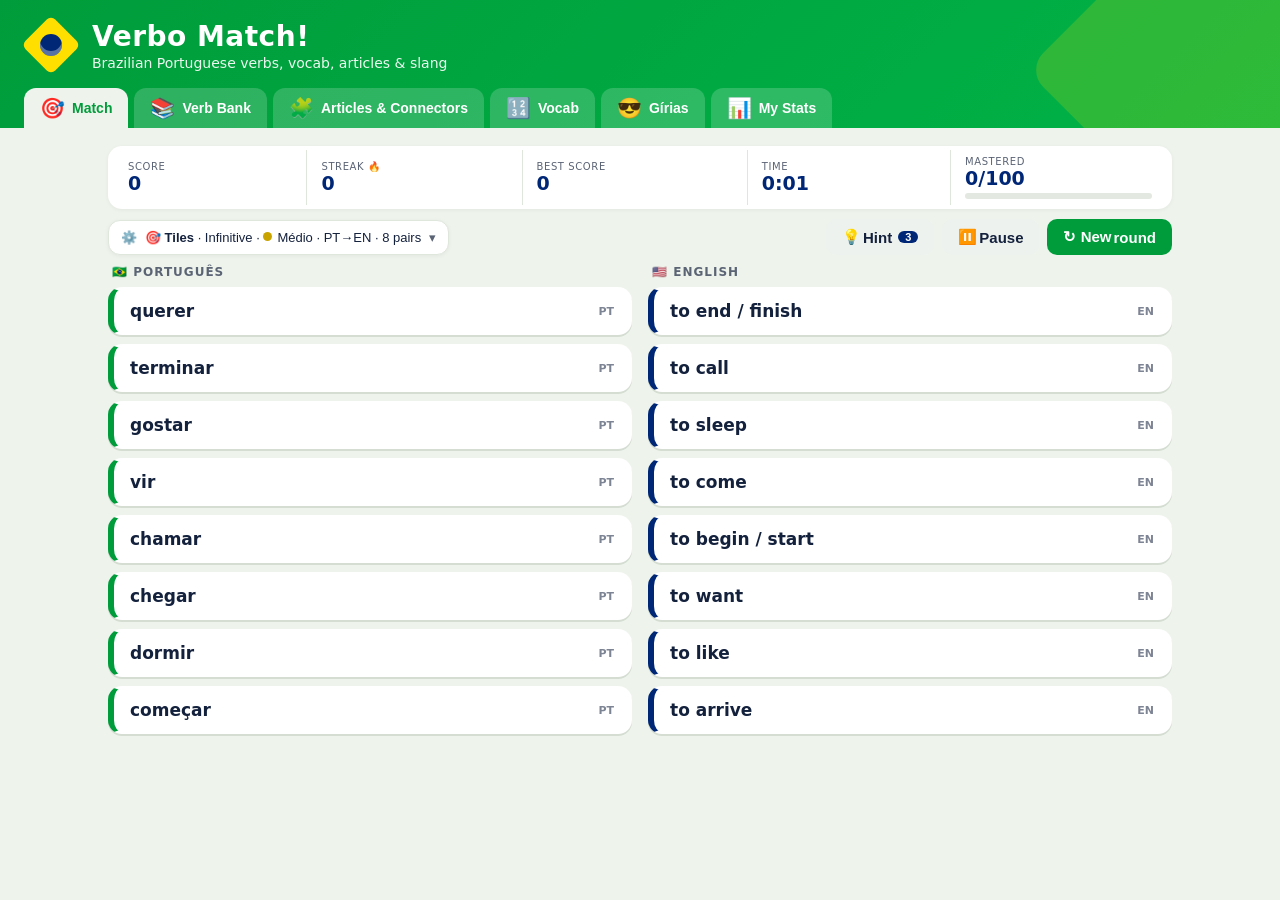
==== commit 9b2bfc1b: "Add files via upload" ====
--- a/index.html
+++ b/index.html
@@ -418,6 +418,32 @@
   .vx-grid.abc{grid-template-columns:repeat(5,1fr)}
 }
 
+
+/* ===== v11 ===== */
+/* 1) English subject column in the verb pop-up */
+.vc td.pn{width:36%}
+.vc td.pe{text-align:right;color:var(--muted);font-size:12px;font-style:italic;white-space:nowrap;padding-left:6px;width:1%}
+/* 3) iOS home-screen app: stop the bottom bar floating up on short pages */
+html{min-height:calc(100% + env(safe-area-inset-top))}
+body{min-height:100%}
+@media(max-width:700px){
+  .vc td.pn{width:34%}
+  /* 2) Verb Bank cards: meaning sits to the right of the verb */
+  #bankView tbody tr{align-items:baseline;row-gap:3px}
+  #bankView td.v{grid-column:1;font-size:18px;padding-bottom:4px}
+  #bankView td:nth-child(3){grid-column:2;font-size:14.5px;line-height:1.3;color:#3d4656;padding-bottom:4px}
+  /* 3) bottom bar always pinned flush to the bottom */
+  nav{bottom:0!important;top:auto!important;transform:translateZ(0)}
+  /* 4) pop-ups start below the status bar, header fully visible */
+  .modal{padding:calc(env(safe-area-inset-top) + 14px) 0 0;align-items:flex-end}
+  .box{max-height:100%}
+  .box.wide{height:100%!important;max-height:100%!important}
+  .vhead{padding-top:16px}
+  .vhead .x{top:12px;right:12px;width:38px;height:38px;font-size:18px;background:rgba(255,255,255,.28)}
+}
+@media(max-height:520px) and (orientation:landscape){
+  .modal{padding:env(safe-area-inset-top) 0 0}
+}
 </style>
 </head>
 <body>
@@ -1027,6 +1053,10 @@
 
 /* ---------- verb detail pop-up ---------- */
 const PERS5=["eu","tu","você / ele / ela","nós","vocês / eles / elas"];
+const PERS_EN={def:["I","you","you / he / she","we","you all / they"],
+  imp:["","you","you","let's","you all"],
+  pinf:["for me","for you","for you / him / her","for us","for you all / them"]};
+const persEn=(k,i)=>(k==="impA"||k==="impN"?PERS_EN.imp:k==="pinf"?PERS_EN.pinf:PERS_EN.def)[i];
 const VSECTIONS=[
  {name:"Indicative",cards:[
   ["pres","Presente","#009c3b",v=>`I ${enPres(v,PERSONS.eu)}`],
@@ -1072,7 +1102,7 @@
   const statLine=s&&(s.r+s.w)?`<div class="vstat">📊 Your record: <b>${s.r}</b> right · <b>${s.w}</b> wrong (${Math.round(s.r/(s.r+s.w)*100)}% accuracy)${topConf(s)?` · most often confused with <b>${topConf(s)}</b>`:""}</div>`:"";
   $("vBody").innerHTML=statLine+secs.map(sec=>`${vTab==="all"?`<h3 style="margin:14px 0 8px;color:var(--blue)">${sec.name}</h3>`:""}<div class="vgrid">${sec.cards.map(([k,name,col,en,pre=""])=>
     `<div class="vc" style="--c:${col}"><h4>${name}</h4><div class="en">${en(v)}</div><table>${c[k].map((f,i)=>
-      `<tr><td class="pn">${pre}${PERS5[i]}</td><td class="f" data-s="${f==="—"?"":(k==="impA"||k==="impN"?f:PERS5[i].split(" /")[0]+" "+f)}">${f}</td></tr>`).join("")}</table></div>`).join("")}</div>`).join("")+
+      `<tr><td class="pn">${pre}${PERS5[i]}</td><td class="f" data-s="${f==="—"?"":(k==="impA"||k==="impN"?f:PERS5[i].split(" /")[0]+" "+f)}">${f}</td><td class="pe">${f==="—"?"":persEn(k,i)}</td></tr>`).join("")}</table></div>`).join("")}</div>`).join("")+
     `<div class="vnote">Tip: click any form to hear it. <b>você</b> and <b>a gente</b> use the same form as <b>ele/ela</b>. Imperative for <b>você</b> uses the subjunctive form, which is what most Brazilians say.</div>`;
   $("vBody").querySelectorAll("td.f").forEach(td=>td.onclick=()=>td.dataset.s&&say(td.dataset.s));
   $("vBody").scrollTop=0; const ot=$("vTabs").querySelector(".on"); if(ot) ot.scrollIntoView({block:"nearest",inline:"center"});
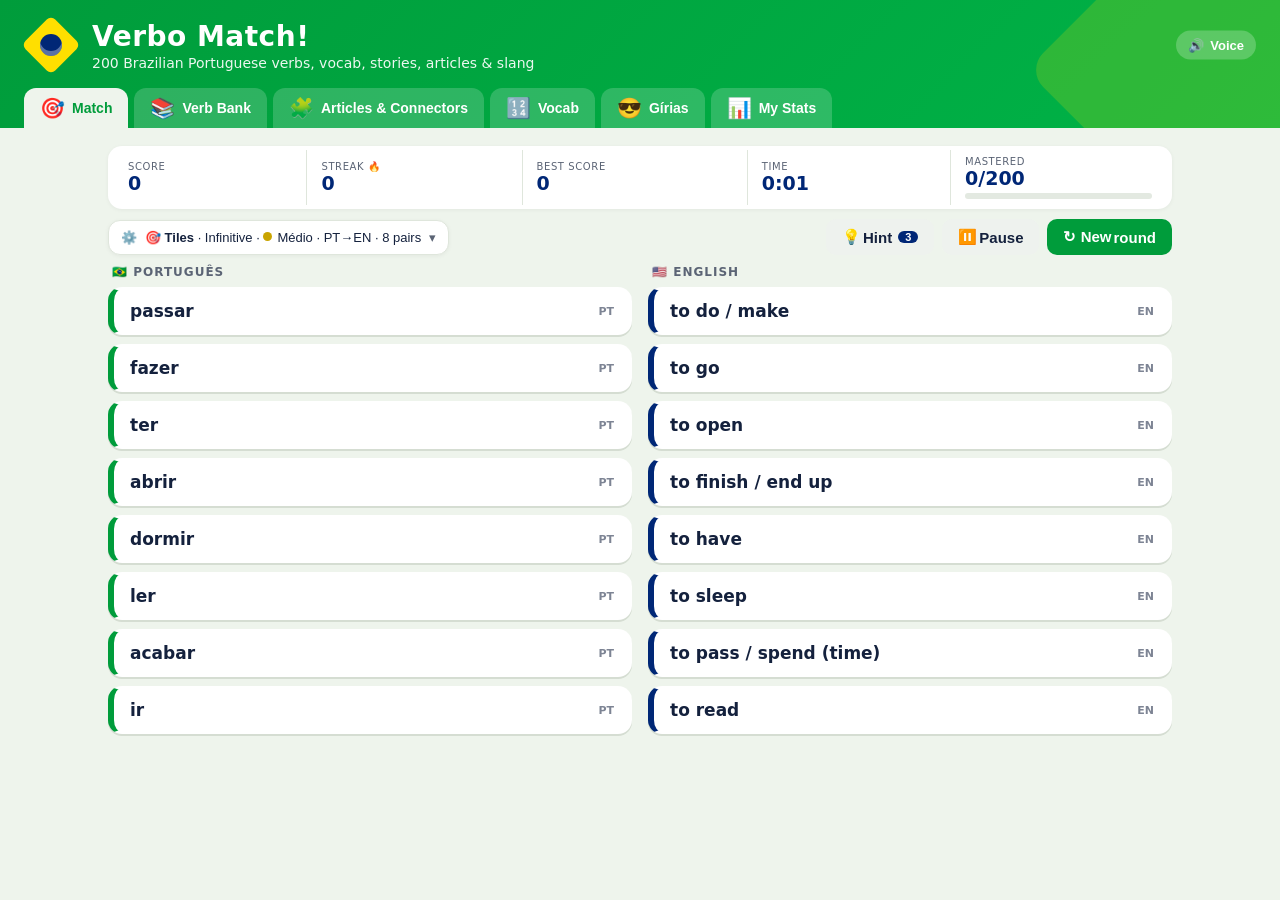
==== commit 4c8d6008: "Add files via upload" ====
--- a/index.html
+++ b/index.html
@@ -150,7 +150,6 @@
 .empty{color:var(--muted);font-size:14px;padding:12px 0}
 .banner{background:var(--yellow);color:var(--blue);font-weight:700;padding:8px 14px;border-radius:10px;margin-bottom:10px}
 @media(max-width:820px){.st-grid{grid-template-columns:repeat(3,1fr)}.two{grid-template-columns:1fr}.tile{font-size:15px;padding:11px}.mem{--cols:3!important}.lv{min-width:52px;padding:0 6px}}
-
 /* articles & connectors */
 .gt{margin:4px 0}.gt td{white-space:normal}
 .hl{color:var(--green);background:#e4f7eb;border-radius:5px;padding:0 4px}
@@ -178,7 +177,6 @@
 .fb-ok{color:var(--green);font-weight:800;font-size:18px}.fb-bad{color:var(--bad);font-weight:800;font-size:18px}
 .fb-why{margin:6px 0 12px;font-size:14px}
 @media(max-width:820px){.ex-grid{grid-template-columns:repeat(2,1fr)}.qs{font-size:22px}}
-
 /* slang */
 .slang-hero{background:linear-gradient(135deg,#002776,#3a86ff);color:#fff;border-radius:16px;padding:16px 20px;display:flex;justify-content:space-between;align-items:center;gap:16px;flex-wrap:wrap;margin-bottom:12px}
 .slang-hero h2{margin:0;font-size:24px}.slang-hero p{margin:4px 0 0;opacity:.9;font-size:14px}
@@ -191,7 +189,6 @@
 .sl-rel{display:grid;grid-template-columns:repeat(auto-fill,minmax(170px,1fr));gap:8px}
 .sl-rel button{border:1px solid var(--line);background:#fff;border-radius:10px;padding:8px 10px;text-align:left;cursor:pointer;display:flex;flex-direction:column;gap:2px}
 .sl-rel button:hover{border-color:var(--green)}.sl-rel span{font-size:12px;color:var(--muted)}
-
 /* ===== iPhone / small-screen app layout ===== */
 html{-webkit-text-size-adjust:100%}
 body{-webkit-tap-highlight-color:transparent;overscroll-behavior-y:none}
@@ -202,7 +199,6 @@
   header{padding:calc(10px + env(safe-area-inset-top)) 14px 10px}
   h1{font-size:22px}.sub{display:none}.logo{width:40px;height:40px}.logo .orb{left:11px;top:11px;width:18px;height:18px}
   main{padding:10px 10px calc(84px + env(safe-area-inset-bottom))}
-  /* bottom tab bar */
   nav{position:fixed;left:0;right:0;bottom:0;margin:0;z-index:15;background:#fff;border-top:1px solid var(--line);
       flex-wrap:nowrap;overflow-x:auto;gap:0;padding:4px 4px calc(4px + env(safe-area-inset-bottom));box-shadow:0 -4px 14px rgba(0,0,0,.08);scrollbar-width:none}
   nav::-webkit-scrollbar{display:none}
@@ -226,7 +222,6 @@
   .vhead h2{font-size:26px}.vgrid{grid-template-columns:1fr}
   .slang-hero{padding:12px 14px}.slang-hero h2{font-size:19px}.slang-hero p{font-size:12px}
   .bank{max-height:none}
-  /* tables become cards */
   #bankView table thead,#slangView table thead{display:none}
   #bankView tbody tr,#slangView tbody tr{display:grid;grid-template-columns:1fr 1fr;gap:2px 10px;padding:10px 12px;border-bottom:1px solid var(--line)}
   #bankView tbody td,#slangView tbody td{border:0;padding:1px 0;background:none!important;white-space:normal;font-size:13px}
@@ -282,7 +277,6 @@
 .foot{font-size:12px;color:var(--muted);margin:8px 2px}
 .slang-hero{padding:12px 18px}.slang-hero h2{font-size:21px}
 .controls,.panel,.bank{box-shadow:0 1px 4px rgba(0,0,0,.05)}
-
 /* ===== v8: pop-ups that scroll properly ===== */
 body.locked{position:fixed;left:0;right:0;overflow:hidden}
 .modal{overscroll-behavior:contain}
@@ -295,7 +289,6 @@
 .vtabs button{flex:none;white-space:nowrap}
 .vtabs:empty{display:none}
 .vhead h2{padding-right:44px}
-
 @media(max-width:700px){
   .stats{padding:2px 4px}.stats .stat{padding:5px 10px}.stats .stat b{font-size:16px}.stats .stat span{font-size:9px}
   .stats .stat .bar{display:none}
@@ -328,7 +321,6 @@
   .sh-stats{gap:12px}.sh-stats b{font-size:18px}
   #sRand{padding:7px 10px;font-size:12px}
 }
-/* phone turned sideways: full screen pop-up, two columns */
 @media(max-height:520px) and (orientation:landscape){
   .modal{padding:0;align-items:stretch}
   .box{max-height:100dvh;border-radius:0}
@@ -345,7 +337,6 @@
   .vgrid{grid-template-columns:repeat(auto-fill,minmax(250px,1fr))!important}
   .sl-rel{grid-template-columns:repeat(3,1fr)}
 }
-
 /* ===== v9: bigger nav icons ===== */
 nav button{display:flex;align-items:center;gap:7px}
 nav button .ic{font-size:20px;line-height:1}
@@ -417,24 +408,17 @@
   .vx-grid{grid-template-columns:1fr 1fr}
   .vx-grid.abc{grid-template-columns:repeat(5,1fr)}
 }
-
-
 /* ===== v11 ===== */
-/* 1) English subject column in the verb pop-up */
 .vc td.pn{width:36%}
 .vc td.pe{text-align:right;color:var(--muted);font-size:12px;font-style:italic;white-space:nowrap;padding-left:6px;width:1%}
-/* 3) iOS home-screen app: stop the bottom bar floating up on short pages */
 html{min-height:calc(100% + env(safe-area-inset-top))}
 body{min-height:100%}
 @media(max-width:700px){
   .vc td.pn{width:34%}
-  /* 2) Verb Bank cards: meaning sits to the right of the verb */
   #bankView tbody tr{align-items:baseline;row-gap:3px}
   #bankView td.v{grid-column:1;font-size:18px;padding-bottom:4px}
   #bankView td:nth-child(3){grid-column:2;font-size:14.5px;line-height:1.3;color:#3d4656;padding-bottom:4px}
-  /* 3) bottom bar always pinned flush to the bottom */
   nav{bottom:0!important;top:auto!important;transform:translateZ(0)}
-  /* 4) pop-ups start below the status bar, header fully visible */
   .modal{padding:calc(env(safe-area-inset-top) + 14px) 0 0;align-items:flex-end}
   .box{max-height:100%}
   .box.wide{height:100%!important;max-height:100%!important}
@@ -444,13 +428,72 @@
 @media(max-height:520px) and (orientation:landscape){
   .modal{padding:env(safe-area-inset-top) 0 0}
 }
+/* ===== v12: speech button + sheet ===== */
+.hdr-spk{position:absolute;right:0;top:50%;transform:translateY(-50%);z-index:2;border:0;background:rgba(255,255,255,.22);color:#fff;border-radius:999px;padding:7px 12px;font-weight:800;font-size:13px;cursor:pointer;display:flex;align-items:center;gap:6px}
+.hdr-spk.slow:after{content:"🐢";font-size:13px}
+.sp-box{text-align:left;max-width:460px}
+.sp-box h2{font-size:22px;color:var(--blue);margin:0 0 4px}
+.sp-box .seg{flex-wrap:wrap}
+.sp-box select{width:100%;font-size:15px;padding:9px 10px}
+.sp-row2{margin:14px 0 6px;font-size:11px;font-weight:800;letter-spacing:.8px;text-transform:uppercase;color:var(--muted)}
+.sp-tip{background:#fff7d1;border-radius:10px;padding:9px 11px;font-size:12.5px;line-height:1.45;margin-top:12px}
+/* ===== v12: stories ===== */
+.st-group h3{margin:14px 2px 8px;font-size:16px}
+.st-grid{display:grid;grid-template-columns:repeat(auto-fill,minmax(230px,1fr));gap:10px}
+.st-card{display:flex;align-items:center;gap:12px;text-align:left;border:1px solid var(--line);border-left:5px solid var(--c);background:#fff;border-radius:14px;padding:12px;cursor:pointer;font:inherit;color:var(--ink);position:relative;box-shadow:0 1px 4px rgba(0,0,0,.05)}
+.st-card:hover{border-color:var(--c)}
+.st-ic{font-size:28px}
+.st-tx{display:flex;flex-direction:column;gap:2px;flex:1;min-width:0}.st-tx b{font-size:15px}.st-tx span{font-size:12px;color:var(--muted)}
+.st-meta{position:absolute;right:10px;bottom:6px;font-size:10.5px;color:var(--muted)}
+.st-done{color:var(--green)}
+.st-view{padding:16px 18px}
+.st-top{display:flex;justify-content:space-between;align-items:center}
+.st-title{margin:10px 0 0;font-size:26px;color:var(--blue)}
+.st-sub{color:var(--muted);font-style:italic;margin:2px 0 12px}
+.st-ctrls{display:flex;flex-wrap:wrap;gap:8px 12px;align-items:center;padding:10px 0;border-top:1px dashed var(--line);border-bottom:1px dashed var(--line);margin-bottom:8px}
+.st-entg{font-size:13px;color:var(--muted);display:flex;align-items:center;gap:6px}
+.sline{display:flex;gap:10px;align-items:flex-start;padding:9px 8px;border-radius:12px;transition:background .2s}
+.sline.on{background:#fff7d1}
+.st-ls{flex:none;margin-top:3px}
+.st-txt{flex:1;min-width:0}
+.st-pt{font-size:18px;line-height:1.6;cursor:pointer}
+.st-en{display:none;color:var(--muted);font-style:italic;font-size:14px;margin-top:2px}
+.show-en .st-en,.sline.en-on .st-en{display:block}
+.gw{color:var(--green);font-weight:700;border-bottom:2px dotted var(--green);cursor:pointer;border-radius:3px}
+.gw.sel{background:#e4f7eb}
+.gpop{background:var(--blue);color:#fff;border-radius:10px;padding:7px 10px;font-size:13.5px;margin-top:6px;display:inline-block}
+.gpop a{color:var(--yellow);font-weight:700}
+.st-quiz h3{margin-bottom:6px}
+.sq{padding:10px 0;border-bottom:1px solid var(--line)}
+.sq-q{font-size:15px}.sq-q .spk2{margin-left:4px}
+.sq-opts{display:flex;flex-wrap:wrap;gap:8px;margin-top:8px}
+.sq-o{border:2px solid var(--line);background:#fff;border-radius:12px;padding:9px 13px;font:inherit;font-size:14.5px;font-weight:700;cursor:pointer;color:var(--ink)}
+.sq-o:hover:not(:disabled){border-color:var(--yellow)}
+.sq-o.right{background:#d9f7e4;border-color:var(--green);color:var(--green)}
+.sq-o.wrong{background:#ffe3e5;border-color:var(--bad);color:var(--bad)}
+.sq-o:disabled{cursor:default}
+.st-res{margin-top:12px;background:#f4f7f3;border-radius:12px;padding:12px;display:flex;flex-wrap:wrap;gap:10px;align-items:center}
+.st-res.ok{background:#d9f7e4}
+.st-nav{display:flex;justify-content:space-between;gap:10px;margin:4px 0 18px}
+.st-nav .btn{max-width:48%;white-space:nowrap;overflow:hidden;text-overflow:ellipsis}
+@media(max-width:700px){
+  .hdr-spk{padding:7px 10px}
+  .hdr-spk .lb2{display:none}
+  .st-grid{grid-template-columns:1fr}
+  .st-title{font-size:22px}
+  .st-pt{font-size:17px}
+  .st-view{padding:12px}
+  .sq-o{flex:1 1 100%;text-align:left}
+}
+
 </style>
 </head>
 <body>
 <header>
   <div class="brand">
     <div class="logo"><div class="dia"></div><div class="orb"></div></div>
-    <div><h1>Verbo Match!</h1><p class="sub">Brazilian Portuguese verbs, vocab, articles &amp; slang</p></div>
+    <button class="hdr-spk" id="spkSet" title="Voice & speed settings">🔊<span class="lb2"> Voice</span></button>
+    <div><h1>Verbo Match!</h1><p class="sub">200 Brazilian Portuguese verbs, vocab, stories, articles &amp; slang</p></div>
   </div>
   <nav id="nav">
     <button data-m="play" class="on">🎯 Match</button>
@@ -461,7 +504,6 @@
     <button data-m="stats">📊 My Stats</button>
   </nav>
 </header>
-
 <main>
   <div class="stats" id="stats">
     <div class="stat"><span>Score</span><b id="sScore">0</b></div>
@@ -469,9 +511,8 @@
     <div class="stat"><span>Best score</span><b id="sBest">0</b></div>
     <div class="stat" id="timeBox"><span id="sTimeLbl">Time</span><b id="sTime">0:00</b></div>
     <div class="stat hidden" id="livesBox"><span>Lives</span><b id="sLives"></b></div>
-    <div class="stat"><span>Mastered</span><b id="sMast">0/100</b><div class="bar"><i id="mBar"></i></div></div>
+    <div class="stat"><span>Mastered</span><b id="sMast">0/200</b><div class="bar"><i id="mBar"></i></div></div>
   </div>
-
   <div id="gameCtrls">
     <div class="actionbar">
       <button class="sumbtn" id="setToggle" aria-expanded="false"><span class="sum-ic">⚙️</span><span id="setSummary">Settings</span><span class="chev">▾</span></button>
@@ -506,7 +547,6 @@
   <section id="wordsView" class="hidden"></section>
   <section id="slangView" class="hidden"></section>
   <section id="vocabView" class="hidden"></section>
-
   <section id="bankView" class="hidden">
 <details class="fold" id="guideFold"><summary>📐 Ending patterns cheat sheet</summary><div class="guide" id="guide"></div></details>
     <div class="controls searchbar">
@@ -518,7 +558,6 @@
     <p style="font-size:12px;color:var(--muted)">Click any verb to open its full conjugation. Forms shown are for <b>eu</b> (I). ★ = mastered · red number = times missed.</p>
   </section>
 </main>
-
 <div class="modal" id="modal"><div class="box">
   <h2 id="mTitle">Muito bem! 🎉</h2>
   <p id="mSub" style="color:var(--muted);margin:6px 0 0"></p>
@@ -529,11 +568,21 @@
     <button class="btn go" id="mNext">Próxima rodada ➜</button>
   </div>
 </div></div>
-
 <div class="modal" id="vmodal"><div class="box wide">
   <div class="vhead"><button class="x" id="vClose" title="Close">✕</button><h2><span id="vTitle"></span><button class="spk" id="vSpeak" title="Hear it">🔊</button></h2><div id="vMean" style="opacity:.92"></div><div class="vchips" id="vChips"></div></div>
   <div class="vtabs" id="vTabs"></div>
   <div class="vbody" id="vBody"></div>
+</div></div>
+<div class="modal" id="spModal"><div class="box sp-box">
+  <h2>🔊 Voice &amp; speed</h2>
+  <div class="gn" id="spNow"></div>
+  <div class="sp-row2">Speed</div>
+  <div class="seg" id="spSpeed"></div>
+  <div class="sp-row2">Voice</div>
+  <select id="spVoice"></select>
+  <div style="display:flex;gap:8px;margin-top:12px"><button class="btn alt" id="spTest">▶️ Test voice</button><span class="spacer"></span><button class="btn go" id="spClose">Done</button></div>
+  <div class="sp-tip" id="spWarn">⚠️ No Brazilian voice found. Words may sound like Portugal Portuguese.</div>
+  <div class="sp-tip"><b>Best quality on iPhone:</b> Settings → Accessibility → Spoken Content → Voices → Portuguese (Brazil) → download <b>Luciana (Enhanced)</b> or <b>Felipe (Enhanced)</b>. Then pick it here. On Windows/Edge, the “Microsoft Francisca / Thalita Online (Natural)” voices sound great. ☁️ = needs internet.</div>
 </div></div>
 
 <div class="toast" id="toast"></div>
@@ -541,7 +590,6 @@
 <script>
 const $=id=>document.getElementById(id);
 const LS={get:(k,d)=>{try{return JSON.parse(localStorage.getItem(k))??d}catch(e){return d}},set:(k,v)=>{try{localStorage.setItem(k,JSON.stringify(v))}catch(e){}}};
-
 /* ---------- DATA: [infinitive, meaning, English base, English past, overrides] ---------- */
 const RAW=[
 ["ser","to be (identity, traits)","be (ser)","was (ser)",{p:"sou",pt:"fui",i:"era",f:"serei"}],
@@ -643,7 +691,108 @@
 ["cair","to fall","fall","fell",{p:"caio",pt:"caí",i:"caía"}],
 ["preferir","to prefer","prefer","preferred",{p:"prefiro"}],
 ["pedir","to ask for / order","ask for","asked for",{p:"peço"}],
-["escolher","to choose","choose","chose"]
+["escolher","to choose","choose","chose"],
+/* ----- v12: verbs 101–200 ----- */
+["existir","to exist","exist","existed"],
+["acontecer","to happen","happen","happened",{p:"aconteço"}],
+["continuar","to continue / keep on","continue","continued"],
+["criar","to create / raise (kids)","create","created"],
+["permitir","to allow / permit","permit","permitted"],
+["aparecer","to appear / show up","appear","appeared",{p:"apareço"}],
+["servir","to serve","serve","served",{p:"sirvo"}],
+["produzir","to produce","produce","produced",{p:"produzo"}],
+["manter","to keep / maintain","maintain","maintained",{p:"mantenho",pt:"mantive",i:"mantinha",f:"manterei"}],
+["tornar","to become / make (into)","become","became"],
+["oferecer","to offer","offer","offered",{p:"ofereço"}],
+["apresentar","to present / introduce","present","presented"],
+["sentar","to sit","sit","sat"],
+["tratar","to treat / deal with","treat","treated"],
+["buscar","to fetch / pick up","fetch","fetched"],
+["perceber","to notice / realize","notice","noticed"],
+["explicar","to explain","explain","explained"],
+["cuidar","to take care of","take care","took care"],
+["contar","to tell (a story) / count","tell","told"],
+["chorar","to cry","cry","cried"],
+["rir","to laugh","laugh","laughed",{p:"rio"}],
+["sorrir","to smile","smile","smiled",{p:"sorrio"}],
+["gritar","to shout / scream","shout","shouted"],
+["beijar","to kiss","kiss","kissed"],
+["abraçar","to hug","hug","hugged"],
+["casar","to marry / get married","marry","married"],
+["nascer","to be born","am born","was born",{p:"nasço"}],
+["morrer","to die","die","died"],
+["crescer","to grow / grow up","grow","grew",{p:"cresço"}],
+["mexer","to stir / move / touch","stir","stirred"],
+["empurrar","to push","push","pushed"],
+["puxar","to pull","pull","pulled"],
+["quebrar","to break","break","broke"],
+["consertar","to fix / repair","fix","fixed"],
+["construir","to build","build","built",{p:"construo",pt:"construí",i:"construía"}],
+["cortar","to cut","cut","cut (past)"],
+["pintar","to paint","paint","painted"],
+["desenhar","to draw","draw","drew"],
+["guardar","to put away / keep","put away","put away (past)"],
+["esconder","to hide","hide","hid"],
+["mentir","to lie (not tell the truth)","lie","lied",{p:"minto"}],
+["prometer","to promise","promise","promised"],
+["convidar","to invite","invite","invited"],
+["visitar","to visit","visit","visited"],
+["almoçar","to have lunch","have lunch","had lunch"],
+["jantar","to have dinner","have dinner","had dinner"],
+["vestir","to dress / put on","put on","put on (past)",{p:"visto"}],
+["tirar","to take off / take out","take off","took off"],
+["secar","to dry","dry","dried"],
+["preparar","to prepare","prepare","prepared"],
+["esquentar","to heat up / warm","heat up","heated up"],
+["ferver","to boil","boil","boiled"],
+["experimentar","to try (on / out)","try out","tried out"],
+["alugar","to rent","rent","rented"],
+["emprestar","to lend","lend","lent"],
+["devolver","to give back / return (an item)","give back","gave back"],
+["trocar","to exchange / swap","swap","swapped"],
+["gastar","to spend (money)","spend","spent"],
+["economizar","to save (money)","save","saved"],
+["custar","to cost","cost","cost (past)"],
+["valer","to be worth","am worth","was worth",{p:"valho"}],
+["faltar","to be missing / lack","lack","lacked"],
+["caber","to fit","fit","fit (past)",{p:"caibo",pt:"coube"}],
+["doer","to hurt / ache","hurt","hurt (past)",{p:"doo"}],
+["adorar","to love / adore","adore","adored"],
+["odiar","to hate","hate","hated",{p:"odeio"}],
+["sonhar","to dream","dream","dreamed"],
+["imaginar","to imagine","imagine","imagined"],
+["merecer","to deserve","deserve","deserved",{p:"mereço"}],
+["conversar","to chat / talk","chat","chatted"],
+["discutir","to argue / discuss","argue","argued"],
+["reclamar","to complain","complain","complained"],
+["concordar","to agree","agree","agreed"],
+["combinar","to arrange / match","arrange","arranged"],
+["avisar","to let know / warn","warn","warned"],
+["repetir","to repeat","repeat","repeated",{p:"repito"}],
+["corrigir","to correct","correct","corrected",{p:"corrijo"}],
+["traduzir","to translate","translate","translated",{p:"traduzo"}],
+["descobrir","to discover / find out","discover","discovered",{p:"descubro"}],
+["resolver","to solve / sort out","solve","solved"],
+["parar","to stop","stop","stopped"],
+["atravessar","to cross","cross","crossed"],
+["virar","to turn / become","turn","turned"],
+["entregar","to deliver / hand in","deliver","delivered"],
+["enviar","to send (formal)","dispatch","dispatched"],
+["apagar","to turn off / erase","erase","erased"],
+["acender","to light / turn on","light","lit"],
+["desligar","to turn off / hang up","switch off","switched off"],
+["melhorar","to improve / get better","improve","improved"],
+["aumentar","to increase / turn up","increase","increased"],
+["diminuir","to decrease / turn down","decrease","decreased",{p:"diminuo",pt:"diminuí",i:"diminuía"}],
+["fugir","to run away / escape","escape","escaped",{p:"fujo"}],
+["treinar","to train / practice","train","trained"],
+["descansar","to rest","rest","rested"],
+["preocupar","to worry","worry","worried"],
+["vencer","to win / beat","beat","beat (past)",{p:"venço"}],
+["atender","to answer (phone) / serve","pick up","picked up"],
+["marcar","to schedule / mark","schedule","scheduled"],
+["cancelar","to cancel","cancel","canceled"],
+["agradecer","to thank","thank","thanked",{p:"agradeço"}]
 ];
 function befE(s){ if(s.endsWith("c")) return s.slice(0,-1)+"qu"; if(s.endsWith("g")) return s+"u"; if(s.endsWith("ç")) return s.slice(0,-1)+"c"; return s; }
 function regular(inf){
@@ -655,7 +804,6 @@
   return {inf,gloss,eb,epast,rank,can:!!o.can,noGo:!!o.noGo,irr:!!o.p,p:o.p||r.p,pt:o.pt||r.pt,i:o.i||r.i,f:o.f||r.f};
 });
 const VMAP=Object.fromEntries(VERBS.map(v=>[v.inf,v]));
-
 /* ---------- FULL conjugation engine ---------- */
 const IRR={
  ser:{pres:"sou és é somos são",pret:"fui foste foi fomos foram",imp:"era eras era éramos eram",psub:"seja sejas seja sejamos sejam",tu:"sê"},
@@ -676,7 +824,21 @@
  trazer:{pres:"trago trazes traz trazemos trazem",pret:"trouxe trouxeste trouxe trouxemos trouxeram",fst:"trar",strong:1},
  "pôr":{pres:"ponho pões põe pomos põem",pret:"pus puseste pôs pusemos puseram",imp:"punha punhas punha púnhamos punham",fst:"por",part:"posto",ger:"pondo",strong:1},
  subir:{pres:"subo sobes sobe subimos sobem"},
- abrir:{part:"aberto"}, escrever:{part:"escrito"}, ganhar:{part:"ganho"}, pagar:{part:"pago"}
+ abrir:{part:"aberto"}, escrever:{part:"escrito"}, ganhar:{part:"ganho"}, pagar:{part:"pago"},
+ /* v12 irregulars */
+ produzir:{pres:"produzo produzes produz produzimos produzem"},
+ traduzir:{pres:"traduzo traduzes traduz traduzimos traduzem"},
+ manter:{pres:"mantenho manténs mantém mantemos mantêm",pret:"mantive mantiveste manteve mantivemos mantiveram",imp:"mantinha mantinhas mantinha mantínhamos mantinham",strong:1},
+ construir:{pres:"construo constróis constrói construímos constroem",pret:"construí construíste construiu construímos construíram",imp:"construía construías construía construíamos construíam",fsub:"construir construíres construir construirmos construírem"},
+ diminuir:{pres:"diminuo diminuis diminui diminuímos diminuem",pret:"diminuí diminuíste diminuiu diminuímos diminuíram",imp:"diminuía diminuías diminuía diminuíamos diminuíam",fsub:"diminuir diminuíres diminuir diminuirmos diminuírem"},
+ rir:{pres:"rio ris ri rimos riem"},
+ sorrir:{pres:"sorrio sorris sorri sorrimos sorriem"},
+ caber:{pres:"caibo cabes cabe cabemos cabem",pret:"coube coubeste coube coubemos couberam",psub:"caiba caibas caiba caibamos caibam",strong:1},
+ doer:{pres:"doo dóis dói doemos doem",pret:"doí doeste doeu doemos doeram",imp:"doía doías doía doíamos doíam"},
+ odiar:{pres:"odeio odeias odeia odiamos odeiam",psub:"odeie odeies odeie odiemos odeiem"},
+ fugir:{pres:"fujo foges foge fugimos fogem"},
+ descobrir:{pres:"descubro descobres descobre descobrimos descobrem",part:"descoberto"},
+ gastar:{part:"gastado"}
 };
 const END={
  ar:{pres:["o","as","a","amos","am"],pret:["ei","aste","ou","amos","aram"],imp:["ava","avas","ava","ávamos","avam"]},
@@ -718,7 +880,6 @@
     psubp:w(T.psub,s.part), isubp:w(T.isub,s.part), fsubp:w(T.fsub,s.part),
     prog:w(E.pres,s.ger), progp:w(E.imp,s.ger), progf:w(E.fut,s.ger), irf:w(R.pres,inf), irp:w(R.imp,inf)};
 }
-
 /* ---------- persons & English builder ---------- */
 const PERSONS={
   eu:{pt:"eu",en:"I",i:0,g:"1"}, tu:{pt:"tu",en:"you (tu)",i:1,g:"p"}, voce:{pt:"você",en:"you",i:2,g:"p"},
@@ -727,29 +888,33 @@
 const beP=p=>p.g==="1"?"am":p.g==="3"?"is":"are";
 function third(w){ if(w==="have")return"has"; if(w==="do")return"does"; if(w==="go")return"goes";
   if(/(s|sh|ch|x|z|o)$/.test(w))return w+"es"; if(/[^aeiou]y$/.test(w))return w.slice(0,-1)+"ies"; return w+"s"; }
-function enPres(v,p){ if(v.can) return "can"; const w=v.eb.split(" "); w[0]=w[0]==="be"?beP(p):p.g==="3"?third(w[0]):w[0]; return w.join(" "); }
+function enPres(v,p){ if(v.can) return "can"; const w=v.eb.split(" ");
+  if(w[0]==="am"){ w[0]=beP(p); return w.join(" "); }
+  w[0]=w[0]==="be"?beP(p):p.g==="3"?third(w[0]):w[0]; return w.join(" "); }
 function enPast(v,p){ return p.g==="1"||p.g==="3"?v.epast:v.epast.replace(/^was\b/,"were"); }
+const enBase=v=>v.eb.replace(/^am\b/,"be");
 const TENSES={
   pres:{label:"Present",c:"#009c3b",pt:(v,p,c)=>`${p.pt} ${c.pres[p.i]}`,en:(v,p)=>`${p.en} ${enPres(v,p)}`},
   pret:{label:"Past · completed",c:"#e63946",pt:(v,p,c)=>`${p.pt} ${c.pret[p.i]}`,en:(v,p)=>`${p.en} ${enPast(v,p)}`},
-  imp:{label:"Past · used to",c:"#f08c00",pt:(v,p,c)=>`${p.pt} ${c.imp[p.i]}`,en:(v,p)=>`${p.en} used to ${v.eb}`},
-  go:{label:"Future · going to",c:"#3a86ff",pt:(v,p)=>`${p.pt} ${simple("ir").pres[p.i]} ${v.inf}`,en:(v,p)=>`${p.en} ${beP(p)} going to ${v.eb}`},
-  fut:{label:"Future · will",c:"#002776",pt:(v,p,c)=>`${p.pt} ${c.fut[p.i]}`,en:(v,p)=>`${p.en} will ${v.eb}`},
+  imp:{label:"Past · used to",c:"#f08c00",pt:(v,p,c)=>`${p.pt} ${c.imp[p.i]}`,en:(v,p)=>`${p.en} used to ${enBase(v)}`},
+  go:{label:"Future · going to",c:"#3a86ff",pt:(v,p)=>`${p.pt} ${simple("ir").pres[p.i]} ${v.inf}`,en:(v,p)=>`${p.en} ${beP(p)} going to ${enBase(v)}`},
+  fut:{label:"Future · will",c:"#002776",pt:(v,p,c)=>`${p.pt} ${c.fut[p.i]}`,en:(v,p)=>`${p.en} will ${enBase(v)}`},
   psub:{label:"Subjunctive · que",c:"#6a4c93",pt:(v,p,c)=>`que ${p.pt} ${c.psub[p.i]}`,en:(v,p)=>`(that) ${p.en} ${enPres(v,p)}`}
 };
 const BANK_T=["pres","pret","imp","go","fut"];
-
 /* ---------- difficulty levels ---------- */
 const ALLT=Object.keys(TENSES), ALLP=Object.keys(PERSONS);
 const LEVELS=[
  {n:"Fácil",c:"#009c3b",pairs:6,pool:30,irr:false,tenses:["pres"],persons:["eu"],hints:Infinity,secPer:0,pen:0,reset:false,lives:0},
- {n:"Médio",c:"#c9a400",pairs:8,pool:60,irr:false,tenses:["pres","pret","go"],persons:["eu","voce"],hints:3,secPer:0,pen:0,reset:true,lives:0},
- {n:"Difícil",c:"#f08c00",pairs:10,pool:100,irr:false,tenses:["pres","pret","imp","go","fut"],persons:["eu","voce","nos"],hints:1,secPer:12,pen:5,reset:true,lives:0},
- {n:"Expert",c:"#e63946",pairs:12,pool:100,irr:true,tenses:ALLT,persons:ALLP,hints:0,secPer:7.5,pen:10,reset:true,lives:3}
+ {n:"Médio",c:"#c9a400",pairs:8,pool:80,irr:false,tenses:["pres","pret","go"],persons:["eu","voce"],hints:3,secPer:0,pen:0,reset:true,lives:0},
+ {n:"Difícil",c:"#f08c00",pairs:10,pool:150,irr:false,tenses:["pres","pret","imp","go","fut"],persons:["eu","voce","nos"],hints:1,secPer:12,pen:5,reset:true,lives:0},
+ {n:"Expert",c:"#e63946",pairs:12,pool:200,irr:true,tenses:ALLT,persons:ALLP,hints:0,secPer:7.5,pen:10,reset:true,lives:3}
 ];
 const TRAPS=[["ser","estar"],["saber","conhecer"],["jogar","tocar","brincar"],["levar","trazer"],["ouvir","escutar"],["olhar","ver","assistir"],
  ["pôr","colocar"],["acabar","terminar"],["viver","morar"],["pedir","perguntar"],["ligar","chamar"],["achar","encontrar","procurar"],
- ["tomar","beber"],["pegar","levar"],["sair","entrar"],["subir","descer"],["vir","ir"],["dar","receber"],["ganhar","perder"],["ensinar","aprender"],["esperar","acreditar"]];
+ ["tomar","beber"],["pegar","levar"],["sair","entrar"],["subir","descer"],["vir","ir"],["dar","receber"],["ganhar","perder"],["ensinar","aprender"],["esperar","acreditar"],
+ ["rir","sorrir"],["acender","apagar"],["ligar","desligar"],["emprestar","alugar"],["empurrar","puxar"],["contar","explicar"],["guardar","esconder"],
+ ["aumentar","diminuir"],["conversar","discutir"],["buscar","procurar"],["vencer","ganhar"],["gastar","economizar"],["adorar","odiar"]];
 
 /* ---------- state & settings ---------- */
 let SET=Object.assign({fmt:"inf",style:"tiles",lvl:1,auto:false,dir:"pt",traps:false,pairs:8,tenses:LEVELS[1].tenses,persons:LEVELS[1].persons,runP:0,runR:0},LS.get("vm_set",{}));
@@ -760,7 +925,6 @@
 let round=null,timer=null,t0=0,focusQ=[];
 const shuffle=a=>{for(let i=a.length-1;i>0;i--){const j=Math.random()*(i+1)|0;[a[i],a[j]]=[a[j],a[i]]}return a};
 const rnd=a=>a[Math.random()*a.length|0];
-
 /* ---------- controls UI ---------- */
 function applyLevel(i,fromAuto){
   SET.lvl=i; const l=LEVELS[i]; SET.pairs=l.pairs; SET.tenses=[...l.tenses]; SET.persons=[...l.persons]; SET.runP=SET.runR=0; saveSet();
@@ -792,7 +956,6 @@
 $("dirSeg").querySelectorAll("button").forEach(b=>b.onclick=()=>{SET.dir=b.dataset.d;saveSet();renderCtrls();start()});
 $("trapBtn").onclick=()=>{SET.traps=!SET.traps;saveSet();renderCtrls();toast(SET.traps?"🪤 Traps on: look-alike verbs will share rounds":"Traps off");start()};
 $("pairs").onchange=()=>{SET.pairs=+$("pairs").value;saveSet();focusQ=[];renderCtrls();start()};
-
 /* ---------- stats tracking ---------- */
 function rec(inf,ok,tense,conf){
   const s=ST.verbs[inf]||(ST.verbs[inf]={r:0,w:0,c:{},last:0});
@@ -802,11 +965,10 @@
 }
 function topConf(s){ const e=Object.entries(s.c||{}).sort((a,b)=>b[1]-a[1])[0]; return e?`“${e[0]}”`:""; }
 function trouble(){
-  return Object.entries(ST.verbs).filter(([,s])=>s.w>0)
+  return Object.entries(ST.verbs).filter(([inf,s])=>s.w>0&&VMAP[inf])
     .map(([inf,s])=>({inf,...s,acc:Math.round(s.r/(s.r+s.w)*100),score:(s.w+.5)/(s.r+s.w+1)*Math.log2(s.w+2)}))
     .sort((a,b)=>b.score-a.score||b.w-a.w);
 }
-
 /* ---------- audio ---------- */
 let ac;
 function tone(f,d=.12,type="sine",when=0){ if(!$("sfx").checked) return;
@@ -816,14 +978,14 @@
   o.connect(g).connect(ac.destination);o.start(t);o.stop(t+d);}
 const good=()=>{tone(660);tone(880,.15,"sine",.09)}, bad=()=>tone(180,.22,"square"), win=()=>[523,659,784,1047].forEach((f,i)=>tone(f,.18,"triangle",i*.11)),
       lose=()=>[392,330,262].forEach((f,i)=>tone(f,.25,"sawtooth",i*.16));
-function say(txt){ if(!$("voice").checked||!window.speechSynthesis) return;
+/* say() is replaced by the v12 speech engine further down */
+var say=function(txt){ if(!$("voice").checked||!window.speechSynthesis) return;
   speechSynthesis.cancel(); const u=new SpeechSynthesisUtterance(txt); u.lang="pt-BR"; u.rate=.9;
   const vs=speechSynthesis.getVoices(), v=vs.find(v=>v.lang==="pt-BR")||vs.find(v=>v.lang.startsWith("pt")); if(v)u.voice=v;
-  speechSynthesis.speak(u);}
-
+  speechSynthesis.speak(u);};
 /* ---------- top stats ---------- */
 function stats(){ $("sScore").textContent=score; $("sStreak").textContent=streak; $("sBest").textContent=best;
-  $("sMast").textContent=mastered.size+"/100"; $("mBar").style.width=mastered.size+"%";
+  $("sMast").textContent=mastered.size+"/"+VERBS.length; $("mBar").style.width=(mastered.size/VERBS.length*100)+"%";
   const lv=round&&round.livesMax; $("livesBox").classList.toggle("hidden",!lv);
   if(lv) $("sLives").textContent="❤️".repeat(round.lives)+"🤍".repeat(round.livesMax-round.lives);
   const h=round?round.hints:0; $("hCount").textContent=h===Infinity?"∞":h; $("hintBtn").disabled=!round||h<=0||paused; $("pauseBtn").disabled=!round||round.over; }
@@ -865,7 +1027,6 @@
   stats(); return false; }
 function master(inf){ mastered.add(inf); LS.set("vm_mast",[...mastered]); stats(); }
 function unmaster(inf){ if(mastered.delete(inf)){LS.set("vm_mast",[...mastered]); stats();} }
-
 /* ---------- build round items ---------- */
 function poolVerbs(){ return VERBS.filter(v=>v.rank<L().pool); }
 function pickVerb(used){
@@ -889,7 +1050,7 @@
     const pool=L().pool;
     for(const g of shuffle(TRAPS.filter(x=>x.every(i=>VMAP[i].rank<pool)).map(x=>[...x]))){ if(items.length>=goal) break;
       if(g.some(x=>used.has(x))) continue; g.forEach(inf=>add(makeItem(VMAP[inf]))); }
-    if(SET.fmt==="conj"&&items.length<n-1){            // same verb, different person or tense
+    if(SET.fmt==="conj"&&items.length<n-1){
       const v=pickVerb(used), base=makeItem(v); if(base&&add(base)){
         const alt=SET.persons.filter(x=>x!==base.person);
         add(makeItem(v,alt.length?{tense:base.tense,person:rnd(alt)}:{person:base.person})); }
@@ -900,7 +1061,6 @@
     let it=makeItem(v,null,f); for(let k=0;f&&k<8&&!add(it);k++) it=makeItem(v,null,f); if(!f) add(it); }
   return items;
 }
-
 /* ---------- MATCH (column) game ---------- */
 function newRoundState(items){
   const l=L();
@@ -943,16 +1103,13 @@
     }
   }
 }
-
-/* the verb you misread = the one shown in Portuguese; "confused with" = the English you paired it with */
 function logMiss(a,b){
   const ia=round.items[+a.dataset.id], ib=round.items[+b.dataset.id];
   const la=a.dataset.lang, lb=b.dataset.lang;
   if(la!==lb){ const ptT=la==="pt"?a:b, enT=ptT===a?b:a, ip=round.items[+ptT.dataset.id], ie=round.items[+enT.dataset.id];
     rec(ip.v.inf,false,ip.tense,ie.en); unmaster(ip.v.inf); }
-  else { [ia,ib].forEach(it=>{rec(it.v.inf,false,it.tense,null);unmaster(it.v.inf);}); }  // two Portuguese (or two English) tiles in Mixed
-}
-
+  else { [ia,ib].forEach(it=>{rec(it.v.inf,false,it.tense,null);unmaster(it.v.inf);}); }
+}
 /* ---------- MEMORY game ---------- */
 function newMemory(){
   const items=buildItems(SET.pairs);
@@ -984,7 +1141,6 @@
     }
   }
 }
-
 /* ---------- hint ---------- */
 $("hintBtn").onclick=()=>{
   if(!round||paused||round.over||round.hints<=0) return; round.hints--; streak=0; stats();
@@ -994,7 +1150,6 @@
   const id=rnd(left).dataset.id; round.items[+id].missed=true;
   document.querySelectorAll(`.tile[data-id="${id}"]`).forEach(x=>{x.classList.remove("hint");void x.offsetWidth;x.classList.add("hint")});
 };
-
 /* ---------- auto difficulty ---------- */
 function autoAdjust(acc,perfect,failed){
   if(!SET.auto||focusQ.length) return;
@@ -1003,14 +1158,13 @@
   else if(SET.runR>=2&&SET.lvl>0) applyLevel(SET.lvl-1,-1);
   else { saveSet(); renderCtrls(); }
 }
-
 /* ---------- finish / game over ---------- */
 function reviewHTML(){
   return round.items.map(it=>`<div><span>${it.missed?"❌":round.failed&&!it.done?"⏸️":"✅"} <b class="rv" data-v="${it.v.inf}" style="color:var(--green);cursor:pointer;text-decoration:underline dotted">${it.pt}</b> = ${it.en}</span>${it.tense?`<span class="tag" style="--c:${TENSES[it.tense].c}">${TENSES[it.tense].label}</span>`:`<span style="color:var(--muted);font-size:12px">${it.v.p} · ${it.v.pt} · ${it.v.f}</span>`}</div>`).join("");
 }
 function showModal(title,sub,sum,btn){
   $("mTitle").textContent=title; $("mSub").textContent=sub; $("mSum").innerHTML=sum; $("mReview").innerHTML=reviewHTML(); $("mNext").textContent=btn;
-  $("mReview").querySelectorAll(".rv").forEach(b=>b.onclick=()=>openVerb(b.dataset.v));
+  $("mReview").querySelectorAll(".rv").forEach(b=>b.onclick=()=>{ if(VMAP[b.dataset.v]) openVerb(b.dataset.v); });
   setTimeout(()=>$("modal").classList.add("show"),450);
 }
 function logRound(acc,secs,failed){ ST.rounds.push({d:Date.now(),m:mode,n:round.items.length,x:round.mistakes,s:secs,a:acc,l:SET.lvl,f:failed?1:0}); ST.rounds=ST.rounds.slice(-60); LS.set("vm_stats",ST); }
@@ -1024,7 +1178,7 @@
   const lvBefore=SET.lvl; autoAdjust(acc,round.mistakes===0,false);
   const lvMsg=SET.lvl!==lvBefore?` Auto moved you to ${L().n}.`:"";
   showModal(round.mistakes===0?"Perfeito! 🏆":acc>=75?"Muito bem! 🎉":"Bom trabalho! 💪",
-    (round.mistakes===0?"Flawless round. +50 perfect bonus!":"Missed verbs are saved to My Stats. Click any verb below to study it.")+lvMsg,
+    (round.mistakes===0?"Flawless round. +50 perfect bonus!":"Missed words are saved to My Stats. Click any verb below to study it.")+lvMsg,
     `<div><b>${secs}s</b><span>Time</span></div><div><b>${acc}%</b><span>Accuracy</span></div><div><b>+${bonus}</b><span>Bonus</span></div><div><b style="color:${LEVELS[lvBefore].c}">${LEVELS[lvBefore].n}</b><span>Level</span></div>`,"Próxima rodada ➜");
 }
 function gameOver(why){
@@ -1039,7 +1193,6 @@
 }
 $("mClose").onclick=()=>$("modal").classList.remove("show");
 $("mNext").onclick=()=>{$("modal").classList.remove("show");start()};
-
 /* ---------- confetti ---------- */
 function confetti(){
   const cv=$("fx"),x=cv.getContext("2d"); cv.width=innerWidth; cv.height=innerHeight;
@@ -1050,7 +1203,6 @@
       if(p.s){x.fillRect(-p.r/2,-p.r/4,p.r,p.r/2)}else{x.beginPath();x.moveTo(0,-p.r/1.4);x.lineTo(p.r/1.4,0);x.lineTo(0,p.r/1.4);x.lineTo(-p.r/1.4,0);x.fill()}x.restore()});
     if(++f<150)requestAnimationFrame(loop);else x.clearRect(0,0,cv.width,cv.height)})();
 }
-
 /* ---------- verb detail pop-up ---------- */
 const PERS5=["eu","tu","você / ele / ela","nós","vocês / eles / elas"];
 const PERS_EN={def:["I","you","you / he / she","we","you all / they"],
@@ -1061,14 +1213,14 @@
  {name:"Indicative",cards:[
   ["pres","Presente","#009c3b",v=>`I ${enPres(v,PERSONS.eu)}`],
   ["pret","Pretérito perfeito","#e63946",v=>`I ${v.epast} (completed)`],
-  ["imp","Pretérito imperfeito","#f08c00",v=>`I used to ${v.eb} / was …ing`],
+  ["imp","Pretérito imperfeito","#f08c00",v=>`I used to ${enBase(v)} / was …ing`],
   ["mqp","Mais-que-perfeito (literary)","#8d6e63",()=>`I had … (written style)`],
-  ["fut","Futuro do presente","#002776",v=>`I will ${v.eb}`],
-  ["cond","Futuro do pretérito (conditional)","#6a4c93",v=>`I would ${v.eb}`]]},
+  ["fut","Futuro do presente","#002776",v=>`I will ${enBase(v)}`],
+  ["cond","Futuro do pretérito (conditional)","#6a4c93",v=>`I would ${enBase(v)}`]]},
  {name:"Subjunctive",cards:[
-  ["psub","Presente do subjuntivo","#009c3b",v=>`(that) I ${v.eb}`,"que "],
-  ["isub","Imperfeito do subjuntivo","#f08c00",v=>`if I were to ${v.eb}`,"se "],
-  ["fsub","Futuro do subjuntivo","#002776",v=>`when / if I ${v.eb} (future)`,"quando "]]},
+  ["psub","Presente do subjuntivo","#009c3b",v=>`(that) I ${enBase(v)}`,"que "],
+  ["isub","Imperfeito do subjuntivo","#f08c00",v=>`if I were to ${enBase(v)}`,"se "],
+  ["fsub","Futuro do subjuntivo","#002776",v=>`when / if I ${enBase(v)} (future)`,"quando "]]},
  {name:"Compound",cards:[
   ["ppc","Pretérito perfeito composto","#e63946",()=>"I have been …ing (lately)"],
   ["mqpc","Mais-que-perfeito composto","#8d6e63",()=>"I had …"],
@@ -1081,11 +1233,11 @@
   ["prog","Presente contínuo","#009c3b",()=>`I am …ing (right now)`],
   ["progp","Passado contínuo","#f08c00",()=>`I was …ing`],
   ["progf","Futuro contínuo","#002776",()=>`I will be …ing`],
-  ["irf","Futuro com ir ⭐","#3a86ff",v=>`I'm going to ${v.eb}`],
-  ["irp","Futuro do passado com ir","#6a4c93",v=>`I was going to ${v.eb}`]]},
+  ["irf","Futuro com ir ⭐","#3a86ff",v=>`I'm going to ${enBase(v)}`],
+  ["irp","Futuro do passado com ir","#6a4c93",v=>`I was going to ${enBase(v)}`]]},
  {name:"Imperative & more",cards:[
-  ["impA","Imperativo afirmativo","#e63946",v=>`${v.eb[0].toUpperCase()+v.eb.slice(1)}!`],
-  ["impN","Imperativo negativo","#8d6e63",v=>`Don't ${v.eb}!`],
+  ["impA","Imperativo afirmativo","#e63946",v=>`${enBase(v)[0].toUpperCase()+enBase(v).slice(1)}!`],
+  ["impN","Imperativo negativo","#8d6e63",v=>`Don't ${enBase(v)}!`],
   ["pinf","Infinitivo pessoal","#6a4c93",()=>"for me to … / for us to …","para "]]}
 ];
 let vTab=0, vInf=null;
@@ -1111,7 +1263,7 @@
 $("vClose").onclick=()=>$("vmodal").classList.remove("show");
 $("vmodal").onclick=e=>{if(e.target.id==="vmodal")$("vmodal").classList.remove("show")};
 function vSpeakVerb(){const c=simple(vInf);say(`${vInf}. eu ${c.pres[0]}. eu ${c.pret[0]}. eu ${c.fut[0]}`)}
-document.addEventListener("keydown",e=>{if(e.key==="Escape"){$("vmodal").classList.remove("show");$("modal").classList.remove("show")}});
+document.addEventListener("keydown",e=>{if(e.key==="Escape"){document.querySelectorAll(".modal.show").forEach(m=>m.classList.remove("show"))}});
 
 /* ---------- STATS page ---------- */
 const MODE_LBL={meaning:"🎯 Match Up",conj:"🔁 Conjugation",memory:"🃏 Memory",wfill:"✏️ Fill the Blank",wmatch:"🔗 Sentence Match"};
@@ -1129,7 +1281,7 @@
   const last=ST.rounds.slice(-20);
   const spark=last.length>1?(()=>{const Wd=320,H=70,y=a=>(H-4-(a/100)*(H-8)).toFixed(1),xx=i=>(i/(last.length-1)*Wd).toFixed(1);
     return `<svg viewBox="0 0 ${Wd} ${H}" style="width:100%;height:80px"><line x1="0" x2="${Wd}" y1="${y(75)}" y2="${y(75)}" stroke="#ffdf00" stroke-dasharray="4"/><polyline points="${last.map((r,i)=>xx(i)+","+y(r.a)).join(" ")}" fill="none" stroke="#009c3b" stroke-width="3" stroke-linejoin="round"/>${last.map((r,i)=>`<circle cx="${xx(i)}" cy="${y(r.a)}" r="3.5" fill="${r.f?"#6a4c93":r.x?"#e63946":"#009c3b"}"/>`).join("")}</svg><div style="font-size:11px;color:var(--muted)">Accuracy, last ${last.length} rounds · dashed line = 75% · purple = timed out / out of lives</div>`})():`<div class="empty">Play two or more rounds to see your trend.</div>`;
-  const hist=ST.rounds.slice(-8).reverse().map(r=>`<tr><td>${MODE_LBL[r.m]||r.m}</td><td>${r.l!=null?`<span style="color:${LEVELS[r.l].c};font-weight:700">${LEVELS[r.l].n}</span>`:"—"}</td><td>${r.n} pairs</td><td>${r.f?"❌ "+r.a+"%":r.a+"%"}</td><td>${r.s}s</td><td style="color:var(--muted)">${ago(r.d)}</td></tr>`).join("");
+  const hist=ST.rounds.slice(-8).reverse().map(r=>`<tr><td>${MODE_LBL[r.m]||r.m}</td><td>${r.l!=null?`<span style="color:${LEVELS[r.l].c};font-weight:700">${LEVELS[r.l].n}</span>`:"—"}</td><td>${r.n} ${r.m==="story"?"Qs":"pairs"}</td><td>${r.f?"❌ "+r.a+"%":r.a+"%"}</td><td>${r.s}s</td><td style="color:var(--muted)">${ago(r.d)}</td></tr>`).join("");
   $("statsView").innerHTML=`
    <div class="st-grid">${card("Rounds",ST.rounds.length)}${card("Correct",R)}${card("Misses",W)}${card("Accuracy",acc+"%")}${card("Best streak",ST.bestStreak||0)}${card("Level",`<span style="color:${L().c}">${L().n}</span>`)}</div>
    <div class="panel"><h3>🎯 Words you get wrong most <span class="spacer"></span>
@@ -1146,7 +1298,7 @@
          <button class="btn ghost sm" id="bkExport">⬇️ Back up progress</button>
          <button class="btn ghost sm" id="bkImport">⬆️ Restore backup</button>
          <button class="btn ghost sm" id="reset">Reset all stats</button></div>
-       <div class="vnote">Backups save your stats, mastered verbs, learned slang and settings to a file. On iPhone it goes to the Files app.</div></div>
+       <div class="vnote">Backups save your stats, mastered verbs, learned slang, finished stories and settings to a file. On iPhone it goes to the Files app.</div></div>
    </div>`;
   $("statsView").querySelectorAll("td.v").forEach(td=>td.onclick=()=>openVerb(td.dataset.v));
   const drill=m=>{const list=tr.slice(0,SET.pairs).map(t=>t.inf);focusQ=shuffle(list);
@@ -1159,7 +1311,6 @@
     ST={verbs:{},tenses:{},rounds:[],bestStreak:0}; mastered.clear(); best=0;
     ["vm_stats","vm_mast","vm_best"].forEach(k=>{try{localStorage.removeItem(k)}catch(e){}}); stats(); renderStats(); };
 }
-
 /* ---------- Verb bank ---------- */
 const G=[
  ["Present","#009c3b","-ar: <code>o as a amos am</code><br>-er: <code>o es e emos em</code><br>-ir: <code>o es e imos em</code><br><i>falo, como, abro</i>"],
@@ -1177,7 +1328,6 @@
   $("bankBody").querySelectorAll("td.v").forEach(td=>td.onclick=()=>openVerb(td.dataset.v));
 }
 $("q").oninput=renderBank; $("onlyMast").onchange=renderBank; $("onlyMiss").onchange=renderBank;
-
 /* ---------- navigation ---------- */
 function start(){
   $("modal").classList.remove("show");
@@ -1189,6 +1339,7 @@
   $("play").classList.toggle("hidden",!game); $("gameCtrls").classList.toggle("hidden",!game);$("stats").classList.toggle("hidden",!game);
   $("conjCtrls").classList.toggle("hidden",SET.fmt!=="conj");
   $("dirSeg").style.opacity=mode==="memory"?.45:1; $("dirSeg").title=mode==="memory"?"Direction doesn't apply to Memory Flip":"";
+  if(window.__storyReady) stopStory();
   if(!game){clearInterval(timer);paused=false;$("pauseOv").classList.add("hidden");round=null;$("banner").classList.add("hidden");isBank?renderBank():isStats?renderStats():isSlang?renderSlang():isVocab?renderVocab():renderWords();return}
   if(!focusQ.length) $("banner").classList.add("hidden");
   mode==="memory"?newMemory():newMatch();
@@ -1196,9 +1347,8 @@
 function setMode(m,keepFocus){ if(!keepFocus) focusQ=[]; mode=m; $("nav").querySelectorAll("button").forEach(x=>x.classList.toggle("on",x.dataset.m===m)); start(); }
 $("nav").querySelectorAll("button").forEach(b=>b.onclick=()=>setMode(b.dataset.m));
 $("newBtn").onclick=()=>{focusQ=[];start()};
-if(window.speechSynthesis) speechSynthesis.onvoiceschanged=()=>{};
+
 renderCtrls(); stats(); start();
-
 /* =====================================================================
    ARTICLES & CONNECTORS
    ===================================================================== */
@@ -1221,8 +1371,6 @@
   "enquanto":"while · two things at once","pois":"since / because (a bit formal)","por isso":"that's why / so","porém":"however · formal contrast",
   "apesar":"apesar de = despite","antes de":"before + infinitive","para":"to / in order to","quanto":"tão … quanto = as … as",
   "do que":"mais … do que = more … than","já que":"since / given that","além de":"besides / in addition to","nem":"nor / not even"};
-
-/* [sentence with __, answer, English, group, explicit options?] */
 const WITEMS=[
  ["__ livro está na mesa.","o","The book is on the table.","def"],
  ["__ casa é grande.","a","The house is big.","def"],
@@ -1306,7 +1454,6 @@
  ["Não bebo café __ chá.","nem","I don't drink coffee or tea.","conn",["nem","mas","porque","se"]],
  ["Vou te ligar __ sair do trabalho.","quando","I'll call you when I leave work.","conn",["quando","porque","embora","mas"]]
 ].map(([s,a,en,g,opts],id)=>({id,s,a,en,g,opts}));
-
 const cap=x=>x[0].toUpperCase()+x.slice(1);
 const atStart=it=>it.s.startsWith("__");
 const fillS=(it,w)=>it.s.replace("__",atStart(it)?cap(w):w);
@@ -1317,8 +1464,6 @@
   if(ART_INFO[a]) return `<b>${a}</b> = ${ART_INFO[a]}`;
   return `<b>${a}</b> · no article here, so no contraction`;
 }
-
-/* ---------- state ---------- */
 let WSET=Object.assign({sub:"guide",cats:Object.keys(WGROUPS),len:10},LS.get("vm_wset",{}));
 const saveW=()=>LS.set("vm_wset",WSET);
 let WR=null;
@@ -1329,13 +1474,11 @@
   const c=ST.wcats[it.g]||(ST.wcats[it.g]={r:0,w:0}); ok?c.r++:c.w++;
   LS.set("vm_stats",ST);
 }
-function wpool(){
+var wpool=function(){
   const pool=WITEMS.filter(i=>WSET.cats.includes(i.g));
   const weak=Object.entries(ST.words).filter(([,s])=>s.w>s.r/2).map(([k])=>k);
   return shuffle(pool).sort((x,y)=>(weak.includes(y.a)?1:0)-(weak.includes(x.a)?1:0)+(Math.random()-.5)*.8);
-}
-
-/* ---------- render shell ---------- */
+};
 function renderWords(){
   const v=$("wordsView"), sub=WSET.sub;
   v.innerHTML=`
@@ -1367,8 +1510,6 @@
   }
   sub==="guide"?renderGuide():sub==="fill"?newFill():newSMatch();
 }
-
-/* ---------- GUIDE ---------- */
 function renderGuide(){
   const T=(head,rows)=>`<table class="gt"><thead><tr>${head.map(h=>`<th>${h}</th>`).join("")}</tr></thead><tbody>${rows.map(r=>`<tr>${r.map(c=>`<td>${c}</td>`).join("")}</tr>`).join("")}</tbody></table>`;
   const b=x=>`<b class="hl">${x}</b>`;
@@ -1376,7 +1517,6 @@
   <div class="panel"><h3>🧩 The big idea</h3>
    <p class="gp">Portuguese articles go before nouns and must <b>agree</b> with the noun in <b>gender</b> (masculine / feminine) and <b>number</b> (singular / plural).
    Small words like <b>no, na, do, da, ao, à, pelo</b> are just a <b>preposition + article</b> squeezed into one word. Learn the 4 articles and 4 prepositions below, and you can build all of them.</p></div>
-
   <div class="two" style="grid-template-columns:1fr 1fr">
    <div class="panel"><h3>“The” · definite articles</h3>
     ${T(["","Singular","Plural"],[["Masculine",`${b("o")} livro`,`${b("os")} livros`],["Feminine",`${b("a")} casa`,`${b("as")} casas`]])}
@@ -1385,7 +1525,6 @@
     ${T(["","Singular","Plural"],[["Masculine",`${b("um")} livro`,`${b("uns")} livros`],["Feminine",`${b("uma")} casa`,`${b("umas")} casas`]])}
     <p class="gn">Use for something general or mentioned for the first time. Plural = “some / a few”.</p></div>
   </div>
-
   <div class="panel"><h3>🔗 Preposition + article contractions</h3>
    ${T(["Preposition","Meaning","+ o","+ a","+ os","+ as","+ um / uma"],[
      [b("em"),"in / on / at","no","na","nos","nas","num / numa <span class='gn'>(optional)</span>"],
@@ -1399,7 +1538,6 @@
      <div><b>pelo parque</b> = through the park</div><div><b>pela ajuda</b> = for the help</div>
    </div>
    <p class="gn">Shortcut: the ending tells you the noun. <b>-o / -os</b> = masculine, <b>-a / -as</b> = feminine.</p></div>
-
   <div class="two" style="grid-template-columns:1fr 1fr">
    <div class="panel"><h3>👉 With this / that</h3>
     ${T(["","este (this)","esse (that)","aquele (that, far)"],[
@@ -1415,7 +1553,6 @@
      <li><b>no / na</b> often replaces <b>ao / à</b> with “chegar”: <i>Cheguei no aeroporto.</i></li>
     </ul></div>
   </div>
-
   <div class="panel"><h3>📌 Key rules</h3>
    <div class="rules">
     <div><b>Names</b><span>Article is common before first names in speech: <i>a Maria, o João</i>.</span></div>
@@ -1427,7 +1564,6 @@
     <div><b>Watch the gender</b><span>-a ≠ always feminine: <i>o dia, o mapa, o problema, o sistema</i>. -o ≠ always masculine: <i>a foto, a moto</i>. Also <i>a mão</i>.</span></div>
     <div><b>Crase (à)</b><span>Only before feminine words that need “to the”: <i>Vou à praia</i> (but <i>Vou ao mercado</i>).</span></div>
    </div></div>
-
   <div class="panel"><h3>🧵 Connectors: words that join sentences</h3>
    ${T(["Job","Connectors","Example"],[
      ["➕ Add","<b>e</b> (and) · <b>também</b> (also) · <b>além de / além disso</b> (besides) · <b>nem</b> (nor)","Falo inglês <b>e</b> espanhol."],
@@ -1443,8 +1579,6 @@
    <p class="gn"><b>porque</b> (because) · <b>por que</b> (why?) · <b>por quê</b> (why? at the end of a sentence) · <b>o porquê</b> (the reason). In speech they all sound the same.</p></div>
   <div style="text-align:center;margin:6px 0 18px"><button class="btn go" onclick="WSET.sub='fill';saveW();renderWords()">✏️ Test yourself</button></div>`;
 }
-
-/* ---------- FILL THE BLANK ---------- */
 function optsFor(it){
   let o=it.opts?[...it.opts]:[...WGROUPS[it.g].forms];
   if(atStart(it)) o=o.map(cap);
@@ -1485,10 +1619,7 @@
   $("qNext").onclick=nextQ; $("qNext").focus();
 }
 function nextQ(){ WR.answered=false; if(++WR.i<WR.items.length) showQ(); else wFinish(); }
-
-/* ---------- SENTENCE MATCH ---------- */
 function newSMatch(){
-  // build a round full of look-alikes: pick a few "seed" groups, then add same-group siblings
   const n=Math.min(WSET.len,10), pool=wpool(), items=[], seenEn=new Set();
   for(const it of pool){ if(items.length>=n) break; if(seenEn.has(it.en)) continue;
     items.push(it); seenEn.add(it.en);
@@ -1525,8 +1656,6 @@
     if(score>best){best=score;LS.set("vm_best",best)}
   }
 }
-
-/* ---------- results ---------- */
 function wFinish(){
   const total=WR.items.length, right=WR.type==="fill"?WR.right:total-WR.missed.size, acc=Math.round(right/total*100);
   ST.rounds.push({d:Date.now(),m:WR.type==="fill"?"wfill":"wmatch",n:total,x:WR.type==="fill"?total-right:WR.mistakes,s:0,a:acc});
@@ -1543,18 +1672,14 @@
       <button class="btn go" onclick="renderWords()">Próxima rodada ➜</button></div></div>`;
   if($("wRetry")) $("wRetry").onclick=()=>{ const its=wrongs.map(w=>w.it);
     if(WR.type==="fill"){WR={type:"fill",items:shuffle(its),i:0,right:0,wrong:[],streak:0,answered:false};showQ();}
-    else { const keep=WSET.len; WSET.len=Math.max(4,its.length); const saved=WSET.cats; newSMatchFrom(its); WSET.len=keep; } };
+    else { const keep=WSET.len; WSET.len=Math.max(4,its.length); newSMatchFrom(its); WSET.len=keep; } };
 }
 function newSMatchFrom(its){ const orig=wpool; wpool=()=>{const rest=orig().filter(x=>!its.includes(x));return [...its,...rest]}; newSMatch(); wpool=orig; }
-
-/* keyboard: 1-4 to answer, Enter for next */
 document.addEventListener("keydown",e=>{
   if(mode!=="words"||!WR||WR.type!=="fill"||/INPUT|SELECT|TEXTAREA/.test(document.activeElement.tagName)&&document.activeElement.id!=="qNext") return;
   if(!WR.answered&&/^[1-4]$/.test(e.key)){ const b=$("wBody").querySelectorAll(".qo")[+e.key-1]; if(b) answer(b); }
   else if(WR.answered&&e.key==="Enter"){ e.preventDefault(); nextQ(); }
 });
-
-/* ---------- stats panel add-on ---------- */
 function wordsStatsHTML(){
   const rows=Object.entries(ST.words||{}).filter(([,s])=>s.w>0).map(([k,s])=>({k,...s,acc:Math.round(s.r/(s.r+s.w)*100)}))
     .sort((a,b)=>b.w/(b.r+b.w+1)-a.w/(a.r+a.w+1)||b.w-a.w).slice(0,12);
@@ -1582,10 +1707,8 @@
   $("statsView").querySelectorAll("td").forEach(td=>{ if(MLBL[td.textContent]) td.textContent=MLBL[td.textContent]; });
 };
 
-
 /* =====================================================================
    BRAZILIAN SLANG (gírias) · São Paulo first
-   [term, meaning, example PT, example EN, region, category, note]
    ===================================================================== */
 const SRAW=[
 ["mano","bro / dude","E aí, mano, tudo certo?","Hey bro, all good?","SP","People","The #1 São Paulo word. Used for anyone, even women in casual speech."],
@@ -1697,7 +1820,6 @@
 let SSET=Object.assign({reg:"all",cat:"all",learned:false,q:""},LS.get("vm_sset",{}));
 let SLEARN=new Set(LS.get("vm_slearn",[]));
 const saveS=()=>{LS.set("vm_sset",SSET);LS.set("vm_slearn",[...SLEARN])};
-
 function renderSlang(){
   const v=$("slangView");
   const regCount=r=>SLANG.filter(s=>r==="all"||s.r===r).length;
@@ -1745,7 +1867,7 @@
   $("sBody").querySelectorAll(".spk2").forEach(b=>b.onclick=()=>sayAlways(b.dataset.say));
   $("sBody").querySelectorAll("[data-l]").forEach(c=>c.onchange=()=>{c.checked?SLEARN.add(c.dataset.l):SLEARN.delete(c.dataset.l);saveS();renderSlang();});
 }
-function sayAlways(t){const v=$("voice"),was=v.checked;v.checked=true;say(t);v.checked=was;}
+function sayAlways(t,opts){const v=$("voice"),was=v.checked;v.checked=true;say(t,opts);v.checked=was;}
 function openSlang(rank){
   const s=SLANG.find(x=>x.rank===rank), list=slangList(), idx=list.findIndex(x=>x.rank===rank);
   const rel=SLANG.filter(x=>x!==s&&x.c===s.c&&(x.r===s.r||x.r==="Nacional")).slice(0,6);
@@ -1769,8 +1891,6 @@
   $("slLearn").onclick=()=>{SLEARN.has(s.t)?SLEARN.delete(s.t):SLEARN.add(s.t);saveS();openSlang(rank);if(mode==="slang")renderSlang();};
   $("vmodal").classList.add("show");
 }
-
-
 /* ===== PWA: icons in tabs, bank labels, backup, install tip, service worker ===== */
 const NAV_IC={play:"🎯",bank:"📚",words:"🧩",vocab:"🔢",slang:"😎",stats:"📊"};
 const NAV_SHORT={play:"Match",bank:"Verb Bank",words:"Articles",vocab:"Vocab",slang:"Gírias",stats:"Stats"};
@@ -1779,13 +1899,11 @@
 function fitNav(){const small=innerWidth<=700;document.querySelectorAll("nav button").forEach(b=>{
   b.querySelector(".lb").textContent=small?NAV_SHORT[b.dataset.m]:b.dataset.full.replace(/^\S+\s/,"");});}
 addEventListener("resize",fitNav); fitNav();
-/* label verb-bank cells for the phone card view */
 const _rb=renderBank; renderBank=function(){_rb();const L=["","","",...BANK_T.map(k=>TENSES[k].label)];
   $("bankBody").querySelectorAll("tr").forEach(tr=>tr.querySelectorAll("td").forEach((td,i)=>{if(L[i])td.dataset.l=L[i];}));};
-
-const BK_KEYS=["vm_best","vm_mast","vm_stats","vm_set","vm_wset","vm_sset","vm_slearn","vm_vxset","vm_ui"];
+const BK_KEYS=["vm_best","vm_mast","vm_stats","vm_set","vm_wset","vm_sset","vm_slearn","vm_vxset","vm_ui","vm_story","vm_speech"];
 function exportBackup(){
-  const data={app:"verbo-match",v:7,date:new Date().toISOString(),data:{}};
+  const data={app:"verbo-match",v:12,date:new Date().toISOString(),data:{}};
   BK_KEYS.forEach(k=>{const v=localStorage.getItem(k);if(v!=null)data.data[k]=v;});
   const blob=new Blob([JSON.stringify(data)],{type:"application/json"}), name=`verbo-match-backup-${new Date().toISOString().slice(0,10)}.json`;
   const file=new File([blob],name,{type:"application/json"});
@@ -1803,7 +1921,6 @@
     }catch(e){alert("That file isn't a Verbo Match backup.");}});};
   inp.click();
 }
-/* one-time "Add to Home Screen" tip on iPhone Safari */
 (function(){
   const ios=/iphone|ipad|ipod/i.test(navigator.userAgent), standalone=navigator.standalone||matchMedia("(display-mode: standalone)").matches;
   if(!ios||standalone||LS.get("vm_tip",0)) return;
@@ -1811,10 +1928,8 @@
   d.innerHTML=`📲 Install this app: tap <b>Share</b> <span style="font-size:15px">⬆️</span> then <b>Add to Home Screen</b>.<button aria-label="Close">✕</button>`;
   d.querySelector("button").onclick=()=>{d.remove();LS.set("vm_tip",1)};document.body.appendChild(d);
 })();
-/* persistent storage + offline */
 if(navigator.storage&&navigator.storage.persist) navigator.storage.persist().catch(()=>{});
 if("serviceWorker" in navigator&&location.protocol.startsWith("http")) addEventListener("load",()=>navigator.serviceWorker.register("sw.js").catch(()=>{}));
-
 /* ===== v8: collapsible settings + pop-up scroll lock ===== */
 const UI=Object.assign({setOpen:false},LS.get("vm_ui",{}));
 function setPanel(open){UI.setOpen=open;LS.set("vm_ui",UI);$("setPanel").classList.toggle("open",open);$("setToggle").setAttribute("aria-expanded",open);}
@@ -1836,12 +1951,12 @@
   if(open&&!b.classList.contains("locked")){lockY=scrollY;b.style.top=`-${lockY}px`;b.classList.add("locked");}
   else if(!open&&b.classList.contains("locked")){b.classList.remove("locked");b.style.top="";scrollTo(0,lockY);}
 }
-document.querySelectorAll(".modal").forEach(m=>{
+function watchModal(m){
   new MutationObserver(syncLock).observe(m,{attributes:true,attributeFilter:["class"]});
   m.addEventListener("touchmove",e=>{if(e.target===m)e.preventDefault();},{passive:false});
-});
+}
+document.querySelectorAll(".modal").forEach(watchModal);
 setPanel(UI.setOpen); updSummary();
-
 /* ===================================================================
    v9 · combined Verb Match (format + style live in Settings)
    =================================================================== */
@@ -1890,7 +2005,6 @@
   if(m===0) return h===12?"É meio-dia":h===1?"É uma hora":`São ${HF[h]} horas`;
   return base+" e "+(m===30?"meia":u100(m));
 }
-/* any 24-hour time → natural Brazilian Portuguese */
 const dayPart=h=>h>=1&&h<=4?" da madrugada":h<12?" da manhã":h<18?" da tarde":" da noite";
 function time24Pt(h,m){
   if(m===45){const nh=(h+1)%24,n12=nh%12||12;
@@ -1906,8 +2020,6 @@
 const time24En=(h,m)=>h===0&&m===0?"midnight":h===12&&m===0?"noon":`${h%12||12}:${String(m).padStart(2,"0")} ${h<12?"AM":"PM"}`;
 const pad2=n=>String(n).padStart(2,"0");
 const rint=n=>Math.random()*n|0;
-
-/* [pt, en, note?, say?] */
 const VX_RAW={
  num:[["zero","0"],["um / uma","1","uma with feminine words: uma casa"],["dois / duas","2","duas with feminine words: duas horas"],["três","3"],["quatro","4"],
   ["cinco","5"],["seis","6","On the phone many Brazilians say 'meia' for 6"],["sete","7"],["oito","8"],["nove","9"],["dez","10"],["onze","11"],["doze","12"],
@@ -1978,7 +2090,6 @@
 function mkNum(n){const w=numToPt(n);return {t:"num",pt:w,en:n.toLocaleString("en-US"),say:w,gen:"num",val:n,note:""}}
 function mkTime(h,m){const w=timeToPt(h,m);return {t:"time",pt:w,en:`${h}:${pad2(m)}${h===12&&m===0?" (noon)":""}`,say:w,gen:"time",val:[h,m],note:""}}
 function mkYear(y){const w=numToPt(y);return {t:"years",pt:w,en:String(y),say:w,gen:"years",val:y,note:""}}
-
 /* ---------- body parts ---------- */
 const BP=[
  ["cabelo","o cabelo","hair","body",160,34,"Usually singular: Ela tem o cabelo longo"],
@@ -2020,7 +2131,6 @@
 ].map(([k,pt,en,view,x,y,note,keys])=>({k,pt,en,view,x,y,note:note||"",keys:keys||[k]}));
 const BPK=Object.fromEntries(BP.map(p=>[p.k,p]));
 const genderOf=pt=>/^os /.test(pt)?"masculine plural":/^as /.test(pt)?"feminine plural":/^o /.test(pt)?"masculine":"feminine";
-
 function bodySVG(){
   const leg=`<path class="bp" data-k="coxa" d="M112,330 L158,330 L151,428 L118,428 Z"/>
    <path class="bp" data-k="canela" d="M121,452 L149,452 L144,546 L126,546 Z"/>
@@ -2069,11 +2179,10 @@
    <rect class="bp teeth" data-k="dentes" x="135" y="294" width="50" height="9" rx="3"/>
    <ellipse class="bp zone" data-k="queixo" cx="160" cy="345" rx="44" ry="14"/>`;
 }
-
 /* ---------- vocab tab state ---------- */
 let VXS=Object.assign({sub:"learn",topics:[...VX_KEYS],dir:"pt",len:10,open:false,bmode:"explore",bview:"body",labels:true},LS.get("vm_vxset",{}));
 VXS.topics=VXS.topics.filter(t=>VX_KEYS.includes(t)); if(!VXS.topics.length) VXS.topics=[...VX_KEYS];
-if(VXS.sub!=="body") VXS.sub="learn";
+if(!["learn","body","stories"].includes(VXS.sub)) VXS.sub="learn";
 const saveVX=()=>LS.set("vm_vxset",VXS);
 let BQ=null, bSel=null;
 function vxrec(t,pt,en,ok){
@@ -2085,31 +2194,36 @@
   const all=VXS.topics.length===VX_KEYS.length;
   const tp=all?"All topics":VXS.topics.map(t=>VX_TOPICS[t].label).join(", ");
   if(VXS.sub==="learn") return `<b>📖 Learn</b> · ${tp}`;
+  if(VXS.sub==="stories") return storySummary();
   return `<b>🧍 Body</b> · ${VXS.bmode==="quiz"?"Quiz":"Explore"} · ${VX_DIRL[VXS.dir]} · ${VXS.len} Qs`;
 }
 function renderVocab(){
   const v=$("vocabView"), sub=VXS.sub, all=VXS.topics.length===VX_KEYS.length;
+  if(sub!=="stories"&&window.__storyReady) stopStory();
   v.innerHTML=`
    <div class="controls"><div class="seg full" id="vxSub">
      <button data-s="learn" class="${sub==="learn"?"on":""}">📖 Learn</button>
-     <button data-s="body" class="${sub==="body"?"on":""}">🧍 Body</button></div></div>
+     <button data-s="body" class="${sub==="body"?"on":""}">🧍 Body</button>
+     <button data-s="stories" class="${sub==="stories"?"on":""}">📚 Stories</button></div></div>
    <div class="actionbar">
      <button class="sumbtn" id="vxSetToggle" aria-expanded="${VXS.open}"><span class="sum-ic">⚙️</span><span id="vxSum" style="white-space:nowrap;overflow:hidden;text-overflow:ellipsis;min-width:0">${vxSummary()}</span><span class="chev">▾</span></button>
      ${sub==="learn"?`<button class="btn alt ab" id="vxToMatch" title="Practice these words in the Match tab">🎯 Match these</button>`
-       :`<button class="btn go ab ${VXS.bmode!=="quiz"?"hidden":""}" id="vxNew">↻ New</button>`}
+       :sub==="body"?`<button class="btn go ab ${VXS.bmode!=="quiz"?"hidden":""}" id="vxNew">↻ New</button>`
+       :`<button class="btn alt ab" id="stRand" title="Open a random story at your level">🎲 Random</button>`}
    </div>
    <div class="setpanel ${VXS.open?"open":""}" id="vxSetPanel">
      ${sub==="learn"?`<div class="sp-row"><span class="ctl-lbl">Topics</span><div class="chips">
        <span class="chip ${all?"on":""}" id="vxAll" style="--c:var(--blue)">All</span>
        ${VX_KEYS.map(k=>`<span class="chip ${!all&&VXS.topics.includes(k)?"on":""}" data-t="${k}" style="--c:var(--green)">${VX_TOPICS[k].ic} ${VX_TOPICS[k].label}</span>`).join("")}</div></div>
        <div class="lvdesc">Tap a topic to study just that one. Tap All to bring every topic back. To test yourself, use 🎯 Match these.</div>`
-     :`<div class="sp-row"><span class="ctl-lbl">Body quiz</span>
+     :sub==="body"?`<div class="sp-row"><span class="ctl-lbl">Body quiz</span>
        <div class="seg" id="vxDir">${Object.entries(VX_DIRL).map(([k,l])=>`<button data-v="${k}" class="${VXS.dir===k?"on":""}">${l}</button>`).join("")}</div>
        <label>Questions <select id="vxLen">${[6,8,10,15,20].map(n=>`<option ${n===VXS.len?"selected":""}>${n}</option>`).join("")}</select></label></div>
-       <div class="lvdesc">PT→EN shows the Portuguese word, EN→PT shows the English word, and 🎧 Listen only says it out loud. Then tap that spot on the body.</div>`}
+       <div class="lvdesc">PT→EN shows the Portuguese word, EN→PT shows the English word, and 🎧 Listen only says it out loud. Then tap that spot on the body.</div>`
+     :storySettingsHTML()}
    </div>
    <div id="vxArea"></div>`;
-  v.querySelectorAll("#vxSub button").forEach(b=>b.onclick=()=>{VXS.sub=b.dataset.s;saveVX();renderVocab()});
+  v.querySelectorAll("#vxSub button").forEach(b=>b.onclick=()=>{VXS.sub=b.dataset.s;saveVX();if(b.dataset.s==="stories")STV.open=null;renderVocab()});
   $("vxSetToggle").onclick=()=>{VXS.open=!VXS.open;saveVX();$("vxSetPanel").classList.toggle("open",VXS.open);$("vxSetToggle").setAttribute("aria-expanded",VXS.open)};
   if($("vxNew")) $("vxNew").onclick=()=>{BQ=null;renderBody()};
   if($("vxToMatch")) $("vxToMatch").onclick=vxGoMatch;
@@ -2121,11 +2235,11 @@
     saveVX(); renderVocab();});
   v.querySelectorAll("#vxDir button").forEach(b=>b.onclick=()=>{VXS.dir=b.dataset.v;saveVX();renderVocab()});
   if($("vxLen")) $("vxLen").onchange=()=>{VXS.len=+$("vxLen").value;saveVX();renderVocab()};
-  if(sub==="learn") vxLearn($("vxArea")); else { if(VXS.bmode==="quiz") BQ=null; renderBody(); }
+  if(sub==="learn") vxLearn($("vxArea"));
+  else if(sub==="body"){ if(VXS.bmode==="quiz") BQ=null; renderBody(); }
+  else { bindStorySettings(); renderStories(); }
 }
 function vxGoMatch(){SET.fmt="vocab";SET.vcats=[...VXS.topics];saveSet();setMode("play");toast("🎯 Vocab match: "+(SET.vcats.length===VX_KEYS.length?"all topics":SET.vcats.map(k=>VM_LBL(k).label).join(", ")))}
-
-/* ---------- LEARN ---------- */
 function vxLearn(a){
   a.innerHTML=VXS.topics.map(t=>{
     const T=VX_TOPICS[t], items=VX[t];
@@ -2156,8 +2270,6 @@
   }
   $("vxGoMatch2").onclick=vxGoMatch;
 }
-
-/* ---------- results screen (body quiz) ---------- */
 function vxFinish(Q,kind){
   const total=Q.items.length, right=Q.right, acc=Math.round(right/Math.max(1,total)*100);
   ST.rounds.push({d:Date.now(),m:kind,n:total,x:total-right,s:0,a:acc}); ST.rounds=ST.rounds.slice(-60); LS.set("vm_stats",ST);
@@ -2173,8 +2285,6 @@
   $("vxAgain").onclick=()=>{BQ=null;renderBody();};
   if($("vxRetry")) $("vxRetry").onclick=()=>{BQ=bqState(shuffle(wr));renderBody();};
 }
-
-/* ---------- BODY ---------- */
 function bqState(items){return {items,i:0,right:0,wrong:[],streak:0,answered:false}}
 function renderBody(){
   const a=$("vxArea"); const quiz=VXS.bmode==="quiz";
@@ -2244,7 +2354,6 @@
   if(score>best){best=score;LS.set("vm_best",best)}
 }
 function bNext(){ if(!BQ) return; BQ.i++; renderBody(); }
-
 /* ===================================================================
    v10 · VOCAB MATCH inside the Match tab
    =================================================================== */
@@ -2281,9 +2390,7 @@
   return round.items.map(it=>{const c=VM_LBL(it.vxi.t);return `<div><span>${it.missed?"❌":round.failed&&!it.done?"⏸️":"✅"} <b style="color:var(--green)">${it.pt}</b> = ${it.en}</span><span class="tag" style="--c:var(--green)">${c.ic} ${c.label}</span></div>`}).join("");
 };
 const _lrV10=logRound; logRound=function(a,s,f){_lrV10(a,s,f); if(SET.fmt==="vocab"){ST.rounds[ST.rounds.length-1].m="vmatch";LS.set("vm_stats",ST);}};
-MODE_LBL.vmatch="🔢 Vocab match"; MODE_LBL.vbody="🧍 Body quiz"; MODE_LBL.vquiz="🔢 Vocab quiz";
-
-/* settings UI for vocab match */
+MODE_LBL.vmatch="🔢 Vocab match"; MODE_LBL.vbody="🧍 Body quiz"; MODE_LBL.vquiz="🔢 Vocab quiz"; MODE_LBL.story="📚 Story quiz";
 const _rcV10=renderCtrls;
 renderCtrls=function(){
   _rcV10();
@@ -2312,8 +2419,6 @@
   if(SET.traps&&SET.fmt!=="vocab") bits.push("🪤");
   $("setSummary").innerHTML=bits.join(" · ");
 };
-
-/* stats: vocab & body misses */
 const _rsV9=renderStats;
 renderStats=function(){
   _rsV9();
@@ -2328,6 +2433,461 @@
   const sv=$("statsView"); sv.insertBefore(box, sv.lastElementChild);
 };
 
+/* ===================================================================
+   v12 · STORIES  ({word|meaning|verb} = tappable word)
+   =================================================================== */
+const STORY_LV=[{n:"Fácil",c:"#009c3b",d:"Short, present tense"},{n:"Médio",c:"#c9a400",d:"Present + past"},{n:"Difícil",c:"#f08c00",d:"Mixed tenses"},{n:"Expert",c:"#e63946",d:"Long, slang + subjunctive"}];
+const STORIES=[
+{lv:0,ic:"☀️",t:"Meu dia",en:"My day",l:[
+ ["Oi! Eu me {chamo|am called|chamar} Ana e {moro|live|morar} em São Paulo.","Hi! My name is Ana and I live in São Paulo."],
+ ["Eu {acordo|wake up|acordar} às sete horas todos os dias.","I wake up at seven o'clock every day."],
+ ["Eu {tomo|have (drink)|tomar} café com leite e {como|eat|comer} pão com manteiga.","I have coffee with milk and eat bread with butter."],
+ ["Depois, eu {pego|take|pegar} o metrô para o trabalho.","Then I take the subway to work."],
+ ["Eu {trabalho|work|trabalhar} em um escritório no centro.","I work in an office downtown."],
+ ["À noite, eu {janto|have dinner|jantar} em casa e {assisto|watch|assistir} TV.","At night, I have dinner at home and watch TV."]],
+ q:[["Onde a Ana mora?","Where does Ana live?","Em São Paulo","No Rio","Em Salvador"],
+    ["A que horas ela acorda?","What time does she wake up?","Às sete horas","Às nove horas","Ao meio-dia"],
+    ["Como ela vai para o trabalho?","How does she get to work?","De metrô","De carro","A pé"]]},
+{lv:0,ic:"🥐",t:"Na padaria",en:"At the bakery",l:[
+ ["O Pedro {entra|walks in|entrar} na padaria da esquina.","Pedro walks into the corner bakery."],
+ ["— Bom dia! O que você {quer|want|querer}? — {pergunta|asks|perguntar} a atendente.","\"Good morning! What would you like?\" asks the clerk."],
+ ["— Eu {quero|want|querer} um {pão na chapa|grilled buttered roll} e um {pingado|coffee with a splash of milk}, por favor.","\"I'd like a grilled buttered roll and a coffee with a splash of milk, please.\""],
+ ["— Mais alguma coisa?","\"Anything else?\""],
+ ["— Não, só isso. Quanto {custa|costs|custar}?","\"No, that's all. How much is it?\""],
+ ["— São doze reais.","\"That's twelve reais.\""],
+ ["O Pedro {paga|pays|pagar}, {agradece|says thanks|agradecer} e {senta|sits down|sentar} perto da janela.","Pedro pays, says thanks and sits down near the window."]],
+ q:[["Onde fica a padaria?","Where is the bakery?","Na esquina","No shopping","No centro"],
+    ["O que o Pedro pede para beber?","What does Pedro order to drink?","Um pingado","Um suco","Uma cerveja"],
+    ["Quanto custa tudo?","How much is everything?","Doze reais","Dez reais","Vinte reais"]]},
+{lv:0,ic:"👨‍👩‍👧",t:"Minha família",en:"My family",l:[
+ ["A minha família é pequena, mas muito unida.","My family is small, but very close."],
+ ["O meu pai se chama Carlos. Ele {é|is|ser} professor e {ensina|teaches|ensinar} matemática.","My father's name is Carlos. He's a teacher and teaches math."],
+ ["A minha mãe, Lúcia, {trabalha|works|trabalhar} num hospital. Ela é enfermeira.","My mother, Lúcia, works in a hospital. She's a nurse."],
+ ["Eu {tenho|have|ter} uma irmã mais nova. Ela {tem|is (has)|ter} dez anos e {adora|loves|adorar} desenhar.","I have a younger sister. She is ten years old and loves to draw."],
+ ["No domingo, a gente {almoça|has lunch|almoçar} na casa da minha avó.","On Sunday, we have lunch at my grandma's house."],
+ ["Ela {cozinha|cooks|cozinhar} feijoada e todo mundo {conversa|chats|conversar} muito.","She cooks feijoada and everybody chats a lot."]],
+ q:[["Qual é a profissão do pai?","What is the father's job?","Professor","Médico","Motorista"],
+    ["Quantos anos tem a irmã?","How old is the sister?","Dez anos","Sete anos","Quinze anos"],
+    ["Onde a família almoça no domingo?","Where does the family have lunch on Sunday?","Na casa da avó","Num restaurante","Na praia"]]},
+{lv:0,ic:"🛒",t:"No mercado",en:"At the grocery store",l:[
+ ["Hoje é sábado e eu {preciso|need|precisar} fazer compras.","Today is Saturday and I need to go grocery shopping."],
+ ["Eu {pego|grab|pegar} um carrinho e {procuro|look for|procurar} as frutas.","I grab a cart and look for the fruit."],
+ ["As bananas {estão|are|estar} baratas, então eu {compro|buy|comprar} uma dúzia.","The bananas are cheap, so I buy a dozen."],
+ ["Também {preciso|need|precisar} de arroz, feijão, ovos e leite.","I also need rice, beans, eggs and milk."],
+ ["O arroz {fica|is (located)|ficar} no corredor três.","The rice is in aisle three."],
+ ["No caixa, a moça {pergunta|asks|perguntar}: — Débito ou crédito?","At the checkout, the young woman asks: \"Debit or credit?\""],
+ ["— Débito, por favor. Obrigado!","\"Debit, please. Thanks!\""]],
+ q:[["Que dia é hoje?","What day is it today?","Sábado","Segunda-feira","Domingo"],
+    ["Quantas bananas a pessoa compra?","How many bananas does the person buy?","Uma dúzia","Seis","Duas"],
+    ["Onde fica o arroz?","Where is the rice?","No corredor três","No caixa","Perto das frutas"]]},
+{lv:0,ic:"🏖️",t:"Na praia",en:"At the beach",l:[
+ ["Faz muito calor no Rio hoje.","It's very hot in Rio today."],
+ ["A Júlia e o Marcos {vão|go|ir} à praia de Copacabana.","Júlia and Marcos go to Copacabana beach."],
+ ["Eles {alugam|rent|alugar} duas cadeiras e um guarda-sol.","They rent two chairs and a beach umbrella."],
+ ["O Marcos {nada|swims|nadar} no mar e a Júlia {lê|reads|ler} um livro.","Marcos swims in the sea and Júlia reads a book."],
+ ["Um vendedor {passa|walks by|passar}: — Olha o mate! Olha o biscoito!","A vendor walks by: \"Get your mate tea! Get your biscuits!\""],
+ ["Eles {compram|buy|comprar} um mate gelado e {olham|watch|olhar} o pôr do sol.","They buy an iced mate tea and watch the sunset."]],
+ q:[["Para qual praia eles vão?","Which beach do they go to?","Copacabana","Ipanema","Leblon"],
+    ["O que a Júlia faz?","What does Júlia do?","Lê um livro","Nada no mar","Dorme"],
+    ["O que eles compram?","What do they buy?","Um mate gelado","Um sorvete","Uma água de coco"]]},
+{lv:1,ic:"🚇",t:"Um sábado em São Paulo",en:"A Saturday in São Paulo",l:[
+ ["No sábado de manhã, o Lucas {acordou|woke up|acordar} cedo.","On Saturday morning, Lucas woke up early."],
+ ["Ele {tomou|took|tomar} um banho rápido e {saiu|left|sair} de casa às oito e meia.","He took a quick shower and left home at eight thirty."],
+ ["Na esquina, ele {parou|stopped|parar} na padaria e {pediu|ordered|pedir} um pingado e um pão na chapa.","On the corner, he stopped at the bakery and ordered a coffee with milk and a grilled roll."],
+ ["Depois, ele {pegou|took|pegar} o metrô até a Avenida Paulista.","Then he took the subway to Avenida Paulista."],
+ ["Lá, ele {encontrou|met|encontrar} a Ana, uma amiga da faculdade.","There, he met Ana, a friend from college."],
+ ["— E aí, Ana! Faz {mó cota|ages (slang)} que não te vejo!","\"Hey, Ana! It's been ages since I saw you!\""],
+ ["— Pois é! {Bora|let's go (slang)} dar um {rolê|hangout / stroll (slang)} no parque?","\"I know! Want to go hang out in the park?\""],
+ ["Os dois {andaram|walked|andar} pelo parque e {conversaram|talked|conversar} muito.","The two walked through the park and talked a lot."],
+ ["À tarde, {começou|started|começar} a chover, então eles {voltaram|went back|voltar} de ônibus.","In the afternoon, it started to rain, so they went back by bus."],
+ ["O {busão|bus (slang)} {estava|was|estar} lotado, mas o dia {foi|was|ser} {da hora|awesome (slang)}.","The bus was packed, but the day was awesome."]],
+ q:[["A que horas o Lucas saiu de casa?","What time did Lucas leave home?","Às oito e meia","Às sete","Às dez"],
+    ["Quem ele encontrou?","Who did he meet?","A Ana","O irmão","O chefe"],
+    ["Por que eles voltaram de ônibus?","Why did they go back by bus?","Porque começou a chover","Porque estavam cansados","Porque o metrô fechou"]]},
+{lv:1,ic:"💼",t:"O primeiro dia no trabalho",en:"The first day at work",l:[
+ ["Ontem foi o meu primeiro dia num emprego novo.","Yesterday was my first day at a new job."],
+ ["Eu {acordei|woke up|acordar} muito cedo porque {estava|was|estar} nervoso.","I woke up very early because I was nervous."],
+ ["{Cheguei|I arrived|chegar} no escritório às oito e quinze, quinze minutos antes do horário.","I got to the office at 8:15, fifteen minutes early."],
+ ["A minha chefe, a Renata, me {apresentou|introduced|apresentar} para a equipe.","My boss, Renata, introduced me to the team."],
+ ["Todo mundo {foi|was|ser} muito simpático comigo.","Everyone was very friendly to me."],
+ ["De manhã, eu {aprendi|learned|aprender} a usar o sistema da empresa.","In the morning, I learned how to use the company's system."],
+ ["Na hora do almoço, os colegas me {convidaram|invited|convidar} para comer num restaurante por quilo.","At lunchtime, my coworkers invited me to eat at a pay-by-weight restaurant."],
+ ["No fim do dia, eu {voltei|went back|voltar} para casa cansado, mas feliz.","At the end of the day, I went home tired but happy."]],
+ q:[["Como ele se sentiu de manhã?","How did he feel in the morning?","Nervoso","Triste","Com raiva"],
+    ["Quem é a Renata?","Who is Renata?","A chefe","Uma colega","A irmã"],
+    ["Onde eles almoçaram?","Where did they have lunch?","Num restaurante por quilo","No escritório","Em casa"]]},
+{lv:1,ic:"✈️",t:"A viagem para o Rio",en:"The trip to Rio",l:[
+ ["Mês passado, eu e a minha esposa {viajamos|traveled|viajar} para o Rio de Janeiro.","Last month, my wife and I traveled to Rio de Janeiro."],
+ ["A gente {pegou|took|pegar} um avião em São Paulo e {chegou|arrived|chegar} em uma hora.","We took a plane in São Paulo and arrived in an hour."],
+ ["O hotel {ficava|was located|ficar} perto da praia de Ipanema.","The hotel was near Ipanema beach."],
+ ["No primeiro dia, a gente {subiu|went up|subir} o Pão de Açúcar de bondinho.","On the first day, we went up Sugarloaf Mountain by cable car."],
+ ["A vista {era|was|ser} incrível!","The view was incredible!"],
+ ["No segundo dia, {visitamos|we visited|visitar} o Cristo Redentor, mas {estava|it was|estar} cheio de nuvens.","On the second day, we visited Christ the Redeemer, but it was full of clouds."],
+ ["À noite, a gente {comeu|ate|comer} num restaurante na Lapa e {dançou|danced|dançar} samba.","At night, we ate at a restaurant in Lapa and danced samba."],
+ ["Foi uma viagem curta, mas a gente {adorou|loved|adorar}.","It was a short trip, but we loved it."]],
+ q:[["Como eles viajaram?","How did they travel?","De avião","De ônibus","De carro"],
+    ["Onde ficava o hotel?","Where was the hotel?","Perto de Ipanema","No centro","Na Lapa"],
+    ["Como estava o Cristo Redentor?","What was Christ the Redeemer like?","Cheio de nuvens","Fechado","Vazio"]]},
+{lv:1,ic:"🎂",t:"O jantar de aniversário",en:"The birthday dinner",l:[
+ ["Na sexta-feira foi o aniversário da minha mãe.","Friday was my mom's birthday."],
+ ["Eu e o meu irmão {decidimos|decided|decidir} preparar um jantar surpresa.","My brother and I decided to make a surprise dinner."],
+ ["Eu {comprei|bought|comprar} os ingredientes e ele {cozinhou|cooked|cozinhar} um risoto de camarão.","I bought the ingredients and he cooked a shrimp risotto."],
+ ["A gente também {fez|made|fazer} um bolo de chocolate, mas ele {queimou|burned} um pouco.","We also made a chocolate cake, but it burned a little."],
+ ["Quando a minha mãe {chegou|arrived|chegar}, todo mundo {gritou|shouted|gritar}: Surpresa!","When my mom arrived, everyone shouted: Surprise!"],
+ ["Ela {chorou|cried|chorar} de alegria e {abraçou|hugged|abraçar} a gente.","She cried with joy and hugged us."],
+ ["Mesmo com o bolo queimado, foi uma noite perfeita.","Even with the burned cake, it was a perfect night."]],
+ q:[["De quem era o aniversário?","Whose birthday was it?","Da mãe","Do irmão","Do pai"],
+    ["O que o irmão cozinhou?","What did the brother cook?","Risoto de camarão","Feijoada","Lasanha"],
+    ["O que aconteceu com o bolo?","What happened to the cake?","Queimou um pouco","Caiu no chão","Ficou perfeito"]]},
+{lv:1,ic:"🚌",t:"Perdi o ônibus",en:"I missed the bus",l:[
+ ["Hoje de manhã, tudo {deu errado|went wrong}.","This morning, everything went wrong."],
+ ["O meu despertador não {tocou|went off (rang)|tocar} e eu {acordei|woke up|acordar} atrasado.","My alarm didn't go off and I woke up late."],
+ ["Eu me {vesti|got dressed|vestir} correndo e {saí|left|sair} sem tomar café.","I got dressed in a rush and left without breakfast."],
+ ["Quando {cheguei|I got|chegar} no ponto, o ônibus {estava|was|estar} saindo.","When I got to the stop, the bus was leaving."],
+ ["Eu {corri|ran|correr} atrás dele, mas não {consegui|managed|conseguir} pegar.","I ran after it, but I couldn't catch it."],
+ ["Então eu {liguei|called|ligar} para o meu chefe e {expliquei|explained|explicar} o problema.","So I called my boss and explained the problem."],
+ ["Ele {riu|laughed|rir} e {disse|said|dizer}: — Tranquilo, acontece!","He laughed and said: \"No worries, it happens!\""]],
+ q:[["Por que ele acordou atrasado?","Why did he wake up late?","O despertador não tocou","Ele dormiu tarde","Ele estava doente"],
+    ["Ele tomou café?","Did he have breakfast?","Não","Sim, na padaria","Sim, em casa"],
+    ["O que o chefe fez?","What did the boss do?","Riu","Gritou","Desligou o telefone"]]},
+{lv:2,ic:"🧒",t:"Quando eu era criança",en:"When I was a kid",l:[
+ ["Quando eu {era|was|ser} criança, eu {morava|lived|morar} numa cidade pequena no interior de Minas.","When I was a kid, I lived in a small town in the countryside of Minas."],
+ ["A nossa casa {tinha|had|ter} um quintal enorme com uma mangueira.","Our house had a huge backyard with a mango tree."],
+ ["Todas as tardes, eu {brincava|used to play|brincar} na rua com os meus primos.","Every afternoon, I used to play in the street with my cousins."],
+ ["A gente {jogava|played|jogar} bola até escurecer e {voltava|came back|voltar} pra casa todo sujo.","We played soccer until it got dark and came home all dirty."],
+ ["A minha avó {fazia|made|fazer} pão de queijo quentinho e {contava|told|contar} histórias antigas.","My grandmother made warm cheese bread and told old stories."],
+ ["Eu {adorava|loved|adorar} ouvir as histórias dela antes de dormir.","I loved listening to her stories before bed."],
+ ["Hoje eu moro em São Paulo e a vida é muito mais corrida.","Today I live in São Paulo and life is much busier."],
+ ["Mas, sempre que {sinto|smell (feel)|sentir} cheiro de pão de queijo, eu me {lembro|remember|lembrar} daquela época.","But whenever I smell cheese bread, I remember those days."],
+ ["Um dia, eu {vou voltar|am going to go back|voltar} pra lá com os meus filhos.","One day, I'm going to go back there with my kids."]],
+ q:[["Onde ele morava quando era criança?","Where did he live as a child?","No interior de Minas","Em São Paulo","No Rio"],
+    ["O que a avó fazia?","What did the grandmother make?","Pão de queijo","Bolo de cenoura","Feijoada"],
+    ["O que ele quer fazer um dia?","What does he want to do one day?","Voltar com os filhos","Vender a casa","Mudar para o Rio"]]},
+{lv:2,ic:"🤝",t:"A entrevista de emprego",en:"The job interview",l:[
+ ["Amanhã às dez horas eu {vou ter|am going to have|ter} uma entrevista numa empresa de tecnologia.","Tomorrow at ten I'm going to have an interview at a tech company."],
+ ["Ontem eu {passei|spent|passar} a noite toda me preparando.","Yesterday I spent the whole night getting ready."],
+ ["Eu {pesquisei|researched} sobre a empresa e {treinei|practiced|treinar} as respostas com a minha namorada.","I researched the company and practiced my answers with my girlfriend."],
+ ["Ela {fingia|pretended} ser a gerente e me {fazia|asked (made)|fazer} perguntas difíceis.","She pretended to be the manager and asked me hard questions."],
+ ["— Por que você {quer|want|querer} trabalhar aqui? — ela {perguntou|asked|perguntar}.","\"Why do you want to work here?\" she asked."],
+ ["— Porque eu {acredito|believe|acreditar} que posso ajudar a empresa a crescer — eu {respondi|answered|responder}.","\"Because I believe I can help the company grow,\" I answered."],
+ ["Se tudo der certo, eu {começarei|will start|começar} no mês que vem.","If everything goes well, I will start next month."],
+ ["Hoje à noite, vou {dormir|sleep|dormir} cedo e {deixar|leave|deixar} a roupa pronta.","Tonight, I'm going to sleep early and leave my clothes ready."],
+ ["Estou nervoso, mas confiante. {Vai dar bom|It's going to work out (slang)}!","I'm nervous, but confident. It's going to work out!"]],
+ q:[["Quando é a entrevista?","When is the interview?","Amanhã às dez","Hoje à tarde","Na semana que vem"],
+    ["Quem ajudou ele a treinar?","Who helped him practice?","A namorada","O irmão","A gerente"],
+    ["O que ele vai fazer hoje à noite?","What will he do tonight?","Dormir cedo","Sair com amigos","Estudar inglês"]]},
+{lv:2,ic:"🏢",t:"O apartamento novo",en:"The new apartment",l:[
+ ["Semana passada, eu {aluguei|rented|alugar} um apartamento no bairro da Vila Mariana.","Last week, I rented an apartment in the Vila Mariana neighborhood."],
+ ["Ele é pequeno, mas tem uma varanda e fica perto do metrô.","It's small, but it has a balcony and it's close to the subway."],
+ ["No primeiro dia, eu {percebi|noticed|perceber} que a torneira da cozinha {estava|was|estar} pingando.","On the first day, I noticed the kitchen faucet was dripping."],
+ ["Também {faltava|was missing|faltar} uma lâmpada no banheiro e o chuveiro não {esquentava|heated up|esquentar}.","A light bulb was also missing in the bathroom and the shower didn't heat up."],
+ ["Eu {liguei|called|ligar} para o proprietário e {reclamei|complained|reclamar} educadamente.","I called the landlord and complained politely."],
+ ["Ele {prometeu|promised|prometer} mandar um encanador no dia seguinte.","He promised to send a plumber the next day."],
+ ["O encanador {consertou|fixed|consertar} a torneira e {trocou|replaced|trocar} o chuveiro em menos de uma hora.","The plumber fixed the faucet and replaced the shower in less than an hour."],
+ ["Agora o apartamento está perfeito e eu já {convidei|invited|convidar} os meus amigos para um jantar.","Now the apartment is perfect and I've already invited my friends for dinner."],
+ ["Vou {preparar|prepare|preparar} uma lasanha e, depois, a gente vai ver o jogo na TV.","I'm going to make a lasagna and then we'll watch the game on TV."]],
+ q:[["Onde fica o apartamento?","Where is the apartment?","Na Vila Mariana","No centro","Em Pinheiros"],
+    ["Qual era o problema da cozinha?","What was the problem in the kitchen?","A torneira pingava","O fogão não ligava","A janela estava quebrada"],
+    ["Quem consertou os problemas?","Who fixed the problems?","Um encanador","O próprio dono","Um amigo"]]},
+{lv:2,ic:"🍍",t:"A feira de domingo",en:"The Sunday street market",l:[
+ ["Todo domingo de manhã, a dona Marta {vai|goes|ir} à feira livre perto da casa dela.","Every Sunday morning, Dona Marta goes to the street market near her house."],
+ ["Ela {gosta|likes|gostar} de chegar cedo, quando as frutas ainda {estão|are|estar} fresquinhas.","She likes to arrive early, when the fruit is still nice and fresh."],
+ ["Hoje, o feirante {ofereceu|offered|oferecer} um pedaço de abacaxi para ela {experimentar|try|experimentar}.","Today, the vendor offered her a piece of pineapple to try."],
+ ["— Prova, freguesa! Tá docinho! — ele {gritou|shouted|gritar}.","\"Try it, ma'am! It's sweet!\" he shouted."],
+ ["Ela {provou|tasted}, {gostou|liked it|gostar} e {levou|took|levar} dois abacaxis.","She tasted it, liked it and took two pineapples."],
+ ["Depois, ela {parou|stopped|parar} na barraca de pastel e {pediu|ordered|pedir} um pastel de queijo e um caldo de cana.","Then she stopped at the pastel stand and ordered a cheese pastel and sugarcane juice."],
+ ["Enquanto {comia|was eating|comer}, ela {encontrou|ran into|encontrar} uma vizinha antiga.","While she was eating, she ran into an old neighbor."],
+ ["As duas {ficaram|stayed|ficar} conversando por quase uma hora.","The two of them stayed there chatting for almost an hour."],
+ ["Quando dona Marta {voltou|went back|voltar} para casa, {percebeu|realized|perceber} que tinha esquecido as bananas na barraca!","When Dona Marta went home, she realized she had left the bananas at the stand!"]],
+ q:[["Quando a dona Marta vai à feira?","When does Dona Marta go to the market?","Todo domingo de manhã","Todo sábado à tarde","Uma vez por mês"],
+    ["O que ela comeu na feira?","What did she eat at the market?","Um pastel de queijo","Um sanduíche","Uma salada de frutas"],
+    ["O que ela esqueceu?","What did she forget?","As bananas","Os abacaxis","A bolsa"]]},
+{lv:2,ic:"🕯️",t:"Uma noite sem luz",en:"A night without power",l:[
+ ["Na terça-feira à noite, {caiu|hit (fell)|cair} uma tempestade enorme em São Paulo.","On Tuesday night, a huge storm hit São Paulo."],
+ ["De repente, a luz {apagou|went out|apagar} no prédio inteiro.","Suddenly, the power went out in the whole building."],
+ ["Eu {estava|was|estar} cozinhando e o meu celular {tinha|had|ter} só dez por cento de bateria.","I was cooking and my phone had only ten percent battery."],
+ ["Eu {acendi|lit|acender} umas velas e {procurei|looked for|procurar} uma lanterna na gaveta.","I lit some candles and looked for a flashlight in the drawer."],
+ ["Os vizinhos {saíram|came out|sair} para o corredor e a gente {começou|started|começar} a conversar.","The neighbors came out into the hallway and we started talking."],
+ ["Alguém {trouxe|brought|trazer} um violão e a dona Rita {cantou|sang|cantar} músicas antigas.","Someone brought a guitar and Dona Rita sang old songs."],
+ ["Eu {morava|had been living|morar} lá havia dois anos e nunca {tinha conversado|had talked} com eles!","I had lived there for two years and had never talked to them!"],
+ ["A luz só {voltou|came back|voltar} depois da meia-noite.","The power only came back after midnight."],
+ ["Agora, toda sexta, a gente {se encontra|meets up} no salão do prédio para tocar e cantar.","Now, every Friday, we meet up in the building's party room to play and sing."]],
+ q:[["Por que a luz apagou?","Why did the power go out?","Por causa de uma tempestade","Porque não pagaram a conta","Por causa de uma festa"],
+    ["O que alguém trouxe?","What did someone bring?","Um violão","Uma pizza","Um rádio"],
+    ["Quando a luz voltou?","When did the power come back?","Depois da meia-noite","Às oito","No dia seguinte"]]},
+{lv:3,ic:"🎶",t:"Rolê na Augusta",en:"A night out on Augusta",l:[
+ ["Sexta à noite, o Thiago {mandou|sent|mandar} mensagem no grupo: — {Sextou|It's Friday! (slang)}! Quem {cola|is coming (slang)|colar} na Augusta hoje?","Friday night, Thiago texted the group: \"It's Friday! Who's coming to Augusta tonight?\""],
+ ["— {Demorou|For sure (slang)}! — {respondeu|replied|responder} a Bia. — Mas {tô sem grana|I'm broke (slang)}, viu?","\"For sure!\" Bia replied. \"But I'm broke, okay?\""],
+ ["— {Suave|No problem (slang)}, a gente vai num {boteco|cheap neighborhood bar} antes da {balada|club / party (slang)}.","\"No problem, we'll go to a cheap bar before the club.\""],
+ ["Eles se {encontraram|met up|encontrar} às dez, {tomaram|had|tomar} uma {breja|beer (slang)} e {riram|laughed|rir} muito.","They met up at ten, had a beer and laughed a lot."],
+ ["Lá pela meia-noite, a fila da balada {estava|was|estar} {embaçada|a nightmare (slang)}: mais de uma hora de espera.","Around midnight, the line for the club was a nightmare: over an hour's wait."],
+ ["— Mano, {bora meter o pé|let's get out of here (slang)}? — {sugeriu|suggested} o Thiago.","\"Bro, let's get out of here?\" Thiago suggested."],
+ ["Em vez de esperar, eles {acabaram|ended up|acabar} num karaokê de esquina, cantando sertanejo até as três da manhã.","Instead of waiting, they ended up at a corner karaoke bar, singing sertanejo until three in the morning."],
+ ["O Thiago, que {jurava|swore} que não sabia cantar, {pagou mico|embarrassed himself (slang)} no microfone, mas ninguém {ligou|cared|ligar}.","Thiago, who swore he couldn't sing, embarrassed himself on the mic, but nobody cared."],
+ ["No domingo, a Bia {postou|posted} o vídeo no grupo com a legenda: — Rolê aleatório, mas foi {da hora|awesome (slang)}! kkkk","On Sunday, Bia posted the video in the group with the caption: \"Random night out, but it was awesome! lol\""],
+ ["Desde então, toda sexta alguém {pergunta|asks|perguntar}: — E aí, karaokê hoje?","Since then, every Friday someone asks: \"So, karaoke tonight?\""]],
+ q:[["Por que a Bia estava preocupada?","Why was Bia worried?","Ela estava sem dinheiro","Ela estava doente","Ela tinha que trabalhar"],
+    ["Por que eles não entraram na balada?","Why didn't they go into the club?","A fila estava enorme","Estava fechada","Era muito cara"],
+    ["O que significa \"pagou mico\"?","What does \"pagou mico\" mean?","Passou vergonha","Pagou a conta","Ficou com raiva"]]},
+{lv:3,ic:"📱",t:"Treta no grupo da família",en:"Drama in the family group chat",l:[
+ ["Tudo {começou|started|começar} quando o tio Roberto {mandou|sent|mandar} uma notícia falsa no grupo da família.","It all started when Uncle Roberto sent a fake news story to the family group chat."],
+ ["A prima Camila, que é jornalista, {respondeu|replied|responder} na hora: — Tio, isso aí é fake, hein.","Cousin Camila, who's a journalist, replied right away: \"Uncle, that's fake, you know.\""],
+ ["O tio não {gostou|liked it|gostar} nada e {escreveu|wrote|escrever} um textão em letras maiúsculas.","Uncle didn't like it at all and wrote a huge rant in all caps."],
+ ["Em cinco minutos, {deu treta|drama broke out (slang)}: metade da família {defendia|was defending} o tio e a outra metade {concordava|agreed|concordar} com a Camila.","Within five minutes, drama broke out: half the family was defending the uncle and the other half agreed with Camila."],
+ ["A avó, que mal {sabia|knew how|saber} usar o celular, {mandou|sent|mandar} um áudio de três minutos pedindo paz.","Grandma, who barely knew how to use her phone, sent a three-minute voice note asking for peace."],
+ ["Ninguém {entendeu|understood|entender} nada, porque o áudio {estava|was|estar} cheio de barulho de panela.","Nobody understood a thing, because the audio was full of pot-and-pan noise."],
+ ["Para {acalmar|calm down} os ânimos, a tia Sônia {sugeriu|suggested} um almoço no domingo.","To calm everyone down, Aunt Sônia suggested a Sunday lunch."],
+ ["No fim, todo mundo {apareceu|showed up|aparecer}, comeu lasanha e {fingiu|pretended} que nada tinha acontecido.","In the end, everyone showed up, ate lasagna and pretended nothing had happened."],
+ ["Mas, na semana seguinte, o tio Roberto {mandou|sent|mandar} outra notícia... e tudo {recomeçou|started again}.","But the next week, Uncle Roberto sent another story... and it all started again."],
+ ["Como a Camila diz: — Grupo de família no Brasil é esporte radical.","As Camila says: \"A family group chat in Brazil is an extreme sport.\""]],
+ q:[["Por que começou a briga?","Why did the fight start?","O tio mandou uma notícia falsa","A prima esqueceu um aniversário","A avó saiu do grupo"],
+    ["Qual é a profissão da Camila?","What is Camila's job?","Jornalista","Advogada","Professora"],
+    ["O que a tia Sônia sugeriu?","What did Aunt Sônia suggest?","Um almoço no domingo","Sair do grupo","Ligar para o tio"]]},
+{lv:3,ic:"💭",t:"Se eu tivesse coragem",en:"If I had the courage",l:[
+ ["A Larissa {trabalha|has worked|trabalhar} num banco há oito anos e, sinceramente, {está|is|estar} cansada.","Larissa has worked at a bank for eight years and, honestly, she's tired."],
+ ["Toda noite, antes de dormir, ela {imagina|imagines|imaginar} outra vida.","Every night, before bed, she imagines another life."],
+ ["— Se eu {tivesse|had|ter} coragem, {largaria|would quit} tudo e {abriria|would open|abrir} uma cafeteria em Paraty.","\"If I had the courage, I'd quit everything and open a café in Paraty.\""],
+ ["Ela {sonha|dreams|sonhar} com um lugar pequeno, com cheiro de bolo e música brasileira tocando baixinho.","She dreams of a small place, smelling of cake, with Brazilian music playing softly."],
+ ["O problema é que ela {tem|has|ter} medo de {perder|losing|perder} a estabilidade.","The problem is she's afraid of losing her stability."],
+ ["Um dia, a amiga Fernanda {disse|said|dizer}: — Amiga, talvez você nunca {esteja|be|estar} totalmente pronta.","One day, her friend Fernanda said: \"Girl, maybe you'll never be completely ready.\""],
+ ["— Mas, se você não {tentar|try|tentar}, vai {passar|spend|passar} a vida pensando: e se...?","\"But if you don't try, you'll spend your life thinking: what if...?\""],
+ ["Aquela frase {ficou|stuck (stayed)|ficar} na cabeça da Larissa por semanas.","That sentence stuck in Larissa's head for weeks."],
+ ["Ela {começou|started|começar} a {economizar|save|economizar}, {fez|took|fazer} um curso de barista e {conversou|talked|conversar} com o gerente.","She started saving, took a barista course and talked to her manager."],
+ ["Hoje, dois anos depois, quem {visita|visits|visitar} Paraty pode tomar o melhor café da cidade no Café Coragem.","Today, two years later, anyone who visits Paraty can have the best coffee in town at Café Coragem."]],
+ q:[["Há quanto tempo a Larissa trabalhava no banco?","How long had Larissa worked at the bank?","Oito anos","Dois anos","Dez anos"],
+    ["Qual era o sonho dela?","What was her dream?","Abrir uma cafeteria","Viajar pelo mundo","Ser gerente do banco"],
+    ["Como se chama o café dela?","What is her café called?","Café Coragem","Café Paraty","Café da Fernanda"]]},
+{lv:3,ic:"🧳",t:"Perrengue na rodoviária",en:"Trouble at the bus terminal",l:[
+ ["Era véspera de feriado, e a rodoviária do Tietê {estava|was|estar} lotada.","It was the day before a holiday, and Tietê bus terminal was packed."],
+ ["O Gustavo {tinha comprado|had bought} uma passagem para Florianópolis, saindo às onze da noite.","Gustavo had bought a ticket to Florianópolis, leaving at eleven at night."],
+ ["Ele {chegou|arrived|chegar} às dez e meia, todo tranquilo, e {foi|went|ir} comer um salgado.","He arrived at ten thirty, totally relaxed, and went to eat a snack."],
+ ["Quando {voltou|came back|voltar}, {descobriu|found out|descobrir} que o ônibus {tinha mudado|had changed} de plataforma.","When he came back, he found out the bus had changed platforms."],
+ ["Ele {saiu|took off|sair} correndo com a mala, {atravessou|crossed|atravessar} o terminal inteiro e {chegou|arrived|chegar} sem fôlego... um minuto atrasado.","He took off running with his suitcase, crossed the whole terminal and arrived out of breath... one minute late."],
+ ["O ônibus {tinha acabado|had just} de sair.","The bus had just left."],
+ ["— Que {zica|bad luck (slang)}! — ele {pensou|thought|pensar}. — Esse feriado já {deu ruim|went wrong (slang)}.","\"What bad luck!\" he thought. \"This holiday has already gone wrong.\""],
+ ["No guichê, a atendente {explicou|explained|explicar} que só {havia|there was} vaga no ônibus das seis da manhã.","At the ticket window, the clerk explained there was only a seat on the 6 a.m. bus."],
+ ["Sem opção, ele {dormiu|slept|dormir} num banco da rodoviária, abraçado com a mala.","With no choice, he slept on a bench in the terminal, hugging his suitcase."],
+ ["Mas valeu a pena: em Floripa, {fez|it was (made)|fazer} sol o feriado inteiro, e ele {conheceu|met|conhecer} uma galera incrível no hostel.","But it was worth it: in Floripa it was sunny the whole holiday, and he met an amazing group of people at the hostel."],
+ ["Hoje ele {conta|tells|contar} essa história rindo e {jura|swears} que sempre {chega|arrives|chegar} uma hora antes.","Today he tells this story laughing and swears he always arrives an hour early."]],
+ q:[["Para onde o Gustavo ia viajar?","Where was Gustavo traveling to?","Florianópolis","Rio de Janeiro","Curitiba"],
+    ["Por que ele perdeu o ônibus?","Why did he miss the bus?","O ônibus mudou de plataforma","Ele dormiu demais","Ele esqueceu a passagem"],
+    ["Onde ele passou a noite?","Where did he spend the night?","Num banco da rodoviária","Num hotel","Na casa de um amigo"]]},
+{lv:3,ic:"✉️",t:"Carta para o meu eu do futuro",en:"A letter to my future self",l:[
+ ["Querido eu do futuro, quando você {ler|read|ler} esta carta, já {terão passado|will have passed} dez anos.","Dear future me, when you read this letter, ten years will have passed."],
+ ["Espero que você {esteja|are|estar} feliz e que ainda {tenha|have|ter} curiosidade pelo mundo.","I hope you're happy and that you're still curious about the world."],
+ ["Quando eu {escrevi|wrote|escrever} esta carta, eu {estava|was|estar} aprendendo português e {morria de medo|was terrified} de falar errado.","When I wrote this letter, I was learning Portuguese and was terrified of making mistakes."],
+ ["Se você já {estiver|are|estar} falando fluentemente, {lembre|remember|lembrar}-se de como tudo {começou|started|começar}: um verbo de cada vez.","If you're already speaking fluently, remember how it all started: one verb at a time."],
+ ["Se ainda não {estiver|are|estar}, não {desista|give up}. Errar faz parte.","If you're not there yet, don't give up. Making mistakes is part of it."],
+ ["Eu {gostaria|would like|gostar} que você {visitasse|visited|visitar} o Brasil de novo e {comesse|ate|comer} um pão de queijo em Minas por mim.","I'd like you to visit Brazil again and eat a pão de queijo in Minas for me."],
+ ["E, por favor, {mande|send|mandar} um {salve|shout-out (slang)} para a galera da padaria da esquina.","And please, send a shout-out to the crew at the corner bakery."],
+ ["Se a vida {ficar|gets|ficar} difícil, {respire|breathe}, {tome|have|tomar} um café e {lembre|remember|lembrar} que tudo passa.","If life gets hard, breathe, have a coffee and remember that everything passes."],
+ ["Quando você {terminar|finish|terminar} de ler, {guarde|put away|guardar} esta carta de novo. Daqui a dez anos, a gente {conversa|talks|conversar} mais.","When you finish reading, put this letter away again. Ten years from now, we'll talk some more."],
+ ["Com carinho, eu mesmo, do passado.","With love, me, from the past."]],
+ q:[["Quantos anos depois a carta deve ser lida?","How many years later should the letter be read?","Dez anos","Cinco anos","Um ano"],
+    ["O que a pessoa estava aprendendo?","What was the person learning?","Português","Violão","A cozinhar"],
+    ["O que fazer se a vida ficar difícil?","What to do if life gets hard?","Respirar e tomar um café","Desistir de tudo","Mudar de país"]]}
+].map((s,i)=>Object.assign(s,{id:i}));
+
+/* ===================================================================
+   v12 · SPEECH ENGINE: best voice, speed control, slow mode
+   =================================================================== */
+const SPEEDS=[{k:"slow",n:"🐢 Slow",r:.6},{k:"relaxed",n:"🚶 Relaxed",r:.78},{k:"normal",n:"Normal",r:.95},{k:"fast",n:"⚡ Fast",r:1.12}];
+let SPEECH=Object.assign({speed:"normal",voice:""},LS.get("vm_speech",{}));
+const saveSpeech=()=>LS.set("vm_speech",SPEECH);
+const speedRate=()=> (SPEEDS.find(s=>s.k===SPEECH.speed)||SPEEDS[2]).r;
+let PT_VOICES=[];
+function voiceScore(v){
+  let s=0; const n=(v.name||"").toLowerCase(), l=(v.lang||"").toLowerCase().replace("_","-");
+  if(l==="pt-br") s+=100; else if(l.startsWith("pt")) s+=30; else return -1;
+  if(/natural|neural|premium|enhanced|aprimorad|online|wavenet/.test(n)) s+=40;
+  if(/luciana|francisca|thalita|antonio|ant[oô]nio|felipe|fernanda|vit[oó]ria|leila|daniel|google português do brasil/.test(n)) s+=20;
+  if(/eloquence|compact|joana|catarina|portugal/.test(n)) s-=25;
+  if(v.localService) s+=5;
+  return s;
+}
+function rankVoices(){
+  if(!window.speechSynthesis) return;
+  PT_VOICES=speechSynthesis.getVoices().map(v=>({v,s:voiceScore(v)})).filter(x=>x.s>=0).sort((a,b)=>b.s-a.s).map(x=>x.v);
+}
+function loadVoices(){ rankVoices(); if($("spModal")&&$("spModal").classList.contains("show")) fillVoiceSelect(); }
+function pickVoice(){
+  if(!PT_VOICES.length) rankVoices();
+  return (SPEECH.voice&&PT_VOICES.find(v=>v.voiceURI===SPEECH.voice))||PT_VOICES[0]||null;
+}
+if(window.speechSynthesis){ loadVoices(); speechSynthesis.onvoiceschanged=loadVoices; setTimeout(loadVoices,800); }
+/* clean text so it sounds natural */
+function speakable(t){
+  return String(t).replace(/\s*\/\s*/g,", ").replace(/[{}]/g,"").replace(/…/g,"").replace(/\s+—\s+/g,", ").replace(/^—\s*/,"").replace(/kkkk+/gi,"rá rá rá").replace(/\s+/g," ").trim();
+}
+let _sayTimer=null;
+say=function(txt,opts={}){
+  if(!opts.force&&!$("voice").checked) return;
+  if(!window.speechSynthesis){ if(opts.onend) opts.onend(); return; }
+  clearTimeout(_sayTimer);
+  if(!opts.queue) speechSynthesis.cancel();
+  const go=()=>{
+    const u=new SpeechSynthesisUtterance(speakable(txt));
+    const v=pickVoice(); if(v){u.voice=v;u.lang=v.lang;} else u.lang="pt-BR";
+    u.rate=opts.rate||speedRate(); u.pitch=1; u.volume=1;
+    if(opts.onend){u.onend=opts.onend;u.onerror=opts.onend;}
+    if(opts.onstart) u.onstart=opts.onstart;
+    speechSynthesis.speak(u);
+    if(speechSynthesis.paused) speechSynthesis.resume();
+  };
+  _sayTimer=setTimeout(go,opts.queue?0:40);   // tiny gap avoids the Chrome/Safari "cancel then silence" bug
+};
+sayAlways=function(t,opts){say(t,Object.assign({force:true},opts||{}))};
+/* speech settings sheet */
+function fillVoiceSelect(){
+  const sel=$("spVoice"); if(!sel) return;
+  const cur=pickVoice();
+  sel.innerHTML=`<option value="">✨ Auto (best available)</option>`+PT_VOICES.map(v=>`<option value="${v.voiceURI.replace(/"/g,"&quot;")}" ${SPEECH.voice===v.voiceURI?"selected":""}>${v.name} · ${v.lang}${v.localService?"":" ☁️"}</option>`).join("");
+  $("spNow").textContent=cur?`Using: ${cur.name} (${cur.lang})`:"No Portuguese voice found on this device yet.";
+  $("spWarn").classList.toggle("hidden",!!(cur&&/pt.br/i.test(cur.lang.replace("_","-"))));
+}
+function renderSpeedSeg(id){
+  const el=$(id); if(!el) return;
+  el.innerHTML=SPEEDS.map(s=>`<button data-v="${s.k}" class="${SPEECH.speed===s.k?"on":""}">${s.n}</button>`).join("");
+  el.querySelectorAll("button").forEach(b=>b.onclick=()=>{SPEECH.speed=b.dataset.v;saveSpeech();syncSpeedUI();sayAlways("Olá! Vamos aprender português.");});
+}
+function syncSpeedUI(){ renderSpeedSeg("spSpeed"); renderSpeedSeg("stSpeed"); const b=$("spkSet"); if(b) b.classList.toggle("slow",SPEECH.speed==="slow"||SPEECH.speed==="relaxed"); }
+function openSpeech(){ loadVoices(); fillVoiceSelect(); syncSpeedUI(); $("spModal").classList.add("show"); }
+$("spkSet").onclick=openSpeech;
+$("spClose").onclick=()=>$("spModal").classList.remove("show");
+$("spModal").onclick=e=>{if(e.target.id==="spModal")$("spModal").classList.remove("show")};
+$("spVoice").onchange=()=>{SPEECH.voice=$("spVoice").value;saveSpeech();fillVoiceSelect();sayAlways("Oi! Tudo bem? Eu sou a sua voz em português.");};
+$("spTest").onclick=()=>sayAlways("Bom dia! Hoje eu acordei cedo e tomei um café na padaria da esquina.");
+syncSpeedUI();
+
+/* ===================================================================
+   v12 · STORIES UI
+   =================================================================== */
+let STV=Object.assign({lv:"all",en:false,open:null},LS.get("vm_story",{}));
+STV.done=STV.done||{};
+const saveStory=()=>LS.set("vm_story",{lv:STV.lv,en:STV.en,done:STV.done});
+let storyPlay=null;
+function stopStory(){ if(storyPlay){storyPlay.stop=true;storyPlay=null;} if(window.speechSynthesis) speechSynthesis.cancel();
+  document.querySelectorAll(".sline.on").forEach(x=>x.classList.remove("on")); const b=$("stPlay"); if(b) b.innerHTML="▶️ Play story"; }
+window.__storyReady=true;
+function storySummary(){
+  const done=Object.keys(STV.done).length;
+  return `<b>📚 Stories</b> · ${STV.lv==="all"?"All levels":STORY_LV[STV.lv].n} · ${done}/${STORIES.length} finished · ${(SPEEDS.find(s=>s.k===SPEECH.speed)||SPEEDS[2]).n}`;
+}
+function storySettingsHTML(){
+  return `<div class="sp-row"><span class="ctl-lbl">Level</span><div class="chips" id="stLvChips">
+     <span class="chip ${STV.lv==="all"?"on":""}" data-l="all" style="--c:var(--blue)">All</span>
+     ${STORY_LV.map((l,i)=>`<span class="chip ${STV.lv===i?"on":""}" data-l="${i}" style="--c:${l.c}">${l.n}</span>`).join("")}</div></div>
+   <div class="sp-row"><span class="ctl-lbl">Speech</span><div class="seg" id="stSpeed"></div></div>
+   <div class="sp-row"><label><input type="checkbox" id="stEn" ${STV.en?"checked":""}> Show English translations by default</label></div>
+   <div class="lvdesc">Fácil = short, present tense · Médio = present + past · Difícil = mixed tenses · Expert = longer stories with slang and the subjunctive.</div>`;
+}
+function bindStorySettings(){
+  document.querySelectorAll("#stLvChips .chip").forEach(c=>c.onclick=()=>{STV.lv=c.dataset.l==="all"?"all":+c.dataset.l;STV.open=null;saveStory();renderVocab();});
+  if($("stEn")) $("stEn").onchange=()=>{STV.en=$("stEn").checked;saveStory();renderStories();};
+  renderSpeedSeg("stSpeed");
+  if($("stRand")) $("stRand").onclick=()=>{const l=storyList();openStory(rnd(l.length?l:STORIES).id)};
+}
+const storyList=()=>STORIES.filter(s=>STV.lv==="all"||s.lv===STV.lv);
+function renderStories(){ STV.open!=null?renderStory(STV.open):renderStoryList(); }
+function renderStoryList(){
+  stopStory();
+  const list=storyList();
+  const groups=STORY_LV.map((L,i)=>({L,i,items:list.filter(s=>s.lv===i)})).filter(g=>g.items.length);
+  $("vxArea").innerHTML=groups.map(g=>`<div class="st-group"><h3 style="color:${g.L.c}">${g.L.n} <span class="gn">· ${g.L.d}</span></h3>
+     <div class="st-grid">${g.items.map(s=>{const d=STV.done[s.id];return `<button class="st-card" data-id="${s.id}" style="--c:${g.L.c}">
+       <span class="st-ic">${s.ic}</span><span class="st-tx"><b>${s.t}</b><span>${s.en}</span></span>
+       <span class="st-meta">${s.l.length} lines${d?` · <b class="st-done">✓ ${d.best}/${s.q.length}</b>`:""}</span></button>`}).join("")}</div></div>`).join("")+
+   `<p class="foot">Tap a story to read it. Highlighted words can be tapped for their meaning, and every line can be played aloud.</p>`;
+  $("vxArea").querySelectorAll(".st-card").forEach(b=>b.onclick=()=>openStory(+b.dataset.id));
+}
+function openStory(id){ STV.open=id; renderStory(id); scrollTo({top:0,behavior:"smooth"}); }
+const plainLine=s=>s.replace(/\{([^|}]+)\|[^}]*\}/g,"$1");
+function lineHTML(s,li){
+  return s.replace(/\{([^|}]+)\|([^|}]+)(?:\|([^}]+))?\}/g,(m,w,en,inf)=>`<span class="gw" data-w="${w}" data-en="${en.replace(/"/g,"&quot;")}"${inf&&VMAP[inf]?` data-v="${inf}"`:""}>${w}</span>`);
+}
+function renderStory(id){
+  stopStory();
+  const s=STORIES[id], L=STORY_LV[s.lv], list=storyList(), idx=list.findIndex(x=>x.id===id);
+  const prev=idx>0?list[idx-1]:null, next=idx>=0&&idx<list.length-1?list[idx+1]:null;
+  $("vxArea").innerHTML=`<div class="panel st-view">
+    <div class="st-top"><button class="btn ghost sm" id="stBack">◀ All stories</button><span class="tag" style="--c:${L.c}">${L.n}</span></div>
+    <h2 class="st-title">${s.ic} ${s.t}</h2><div class="st-sub">${s.en}</div>
+    <div class="st-ctrls">
+      <button class="btn go" id="stPlay">▶️ Play story</button>
+      <div class="seg" id="stSpeed2"></div>
+      <label class="st-entg"><input type="checkbox" id="stEn2" ${STV.en?"checked":""}> 🇺🇸 English</label>
+    </div>
+    <div class="st-lines ${STV.en?"show-en":""}" id="stLines">${s.l.map(([pt,en],i)=>`
+      <div class="sline" data-i="${i}"><button class="spk2 st-ls" data-i="${i}" title="Play this line">🔊</button>
+        <div class="st-txt"><div class="st-pt">${lineHTML(pt,i)}</div><div class="st-en">${en}</div><div class="gpop hidden"></div></div></div>`).join("")}</div>
+    <p class="gn" style="margin:6px 0 0">Tip: tap a <span class="gw" style="pointer-events:none">highlighted</span> word for its meaning · tap a line's text to show its English.</p>
+  </div>
+  <div class="panel st-quiz" id="stQuiz"><h3>✅ Check your understanding</h3>${s.q.map((q,qi)=>{const opts=shuffle([q[2],q[3],q[4]]);return `
+    <div class="sq" data-q="${qi}"><div class="sq-q"><b>${qi+1}. ${q[0]}</b> <button class="spk2" data-sayq="${qi}" title="Hear the question">🔊</button><div class="gn">${q[1]}</div></div>
+      <div class="sq-opts">${opts.map(o=>`<button class="sq-o" data-o="${o.replace(/"/g,"&quot;")}">${o}</button>`).join("")}</div></div>`}).join("")}
+    <div id="stResult"></div></div>
+  <div class="st-nav"><button class="btn ghost" id="stPrev" ${prev?"":"disabled"}>◀ ${prev?prev.t:"Previous"}</button><button class="btn ghost" id="stNext" ${next?"":"disabled"}>${next?next.t:"Next"} ▶</button></div>`;
+  const speedSeg=$("stSpeed2"); speedSeg.id="stSpeed2"; 
+  speedSeg.innerHTML=SPEEDS.filter(x=>x.k!=="fast").map(x=>`<button data-v="${x.k}" class="${SPEECH.speed===x.k?"on":""}">${x.n}</button>`).join("");
+  speedSeg.querySelectorAll("button").forEach(b=>b.onclick=()=>{SPEECH.speed=b.dataset.v;saveSpeech();syncSpeedUI();speedSeg.querySelectorAll("button").forEach(x=>x.classList.toggle("on",x===b));});
+  $("stBack").onclick=()=>{STV.open=null;renderStoryList();};
+  if(prev) $("stPrev").onclick=()=>openStory(prev.id);
+  if(next) $("stNext").onclick=()=>openStory(next.id);
+  $("stEn2").onchange=()=>{STV.en=$("stEn2").checked;saveStory();$("stLines").classList.toggle("show-en",STV.en);};
+  $("stPlay").onclick=()=>storyPlay?stopStory():playStory(s,0);
+  document.querySelectorAll(".st-ls").forEach(b=>b.onclick=e=>{e.stopPropagation();stopStory();playLine(s,+b.dataset.i,false);});
+  document.querySelectorAll(".sline .st-pt").forEach(p=>p.onclick=e=>{ if(e.target.closest(".gw")) return; p.closest(".sline").classList.toggle("en-on"); });
+  document.querySelectorAll(".sline .gw").forEach(w=>w.onclick=e=>{
+    e.stopPropagation(); const pop=w.closest(".st-txt").querySelector(".gpop");
+    document.querySelectorAll(".gpop").forEach(g=>{if(g!==pop)g.classList.add("hidden")});
+    document.querySelectorAll(".gw.sel").forEach(g=>g.classList.remove("sel")); w.classList.add("sel");
+    pop.innerHTML=`<b>${w.dataset.w}</b> = ${w.dataset.en}${w.dataset.v?` · <a href="#" class="gv" data-v="${w.dataset.v}">📖 ${w.dataset.v} conjugations</a>`:""}`;
+    pop.classList.remove("hidden"); sayAlways(w.dataset.w);
+    const gv=pop.querySelector(".gv"); if(gv) gv.onclick=ev=>{ev.preventDefault();openVerb(gv.dataset.v);};
+  });
+  document.querySelectorAll("[data-sayq]").forEach(b=>b.onclick=()=>sayAlways(s.q[+b.dataset.sayq][0]));
+  const ans={};
+  document.querySelectorAll(".sq").forEach(box=>{const qi=+box.dataset.q, q=s.q[qi];
+    box.querySelectorAll(".sq-o").forEach(o=>o.onclick=()=>{
+      if(ans[qi]!=null) return; const ok=o.dataset.o===q[2]; ans[qi]=ok;
+      box.querySelectorAll(".sq-o").forEach(x=>{x.disabled=true;if(x.dataset.o===q[2])x.classList.add("right")});
+      if(!ok) o.classList.add("wrong"); ok?good():bad(); sayAlways(q[2]);
+      if(ok){score+=15; if(score>best){best=score;LS.set("vm_best",best)}}
+      if(Object.keys(ans).length===s.q.length) storyDone(s,ans);
+    });});
+}
+function storyDone(s,ans){
+  const right=Object.values(ans).filter(Boolean).length, n=s.q.length, prev=STV.done[s.id];
+  STV.done[s.id]={best:Math.max(right,prev?prev.best:0),d:Date.now()}; saveStory();
+  ST.rounds.push({d:Date.now(),m:"story",n,x:n-right,s:0,a:Math.round(right/n*100),l:s.lv}); ST.rounds=ST.rounds.slice(-60); LS.set("vm_stats",ST);
+  if(right===n){win();confetti();}
+  const list=storyList(), idx=list.findIndex(x=>x.id===s.id), next=list[idx+1];
+  $("stResult").innerHTML=`<div class="st-res ${right===n?"ok":""}"><b>${right===n?"Perfeito! 🏆":right>=2?"Muito bem! 🎉":"Bom trabalho! 💪"}</b> ${right}/${n} correct.
+    ${next?`<button class="btn go sm" id="stGoNext">Next story: ${next.t} ▶</button>`:""}</div>`;
+  if(next) $("stGoNext").onclick=()=>openStory(next.id);
+}
+function playLine(s,i,cont){
+  const el=document.querySelector(`.sline[data-i="${i}"]`); if(!el) return;
+  document.querySelectorAll(".sline.on").forEach(x=>x.classList.remove("on")); el.classList.add("on");
+  el.scrollIntoView({block:"center",behavior:"smooth"});
+  const me=storyPlay;
+  sayAlways(plainLine(s.l[i][0]),{onend:()=>{
+    if(!cont){el.classList.remove("on");return;}
+    if(!storyPlay||storyPlay!==me||storyPlay.stop) return;
+    if(i+1<s.l.length) setTimeout(()=>{ if(storyPlay===me&&!me.stop) playLine(s,i+1,true); },350);
+    else { stopStory(); }
+  }});
+}
+function playStory(s,i){ storyPlay={stop:false}; $("stPlay").innerHTML="⏹ Stop"; playLine(s,i,true); }
+const _rsV12=renderStats;
+renderStats=function(){
+  _rsV12();
+  const done=Object.keys(STV.done).length;
+  const box=document.createElement("div"); box.className="panel";
+  box.innerHTML=`<h3>📚 Stories</h3><div class="tbar"><span>Finished</span><div class="tr"><i style="width:${done/STORIES.length*100}%;background:var(--green)"></i></div><b style="width:72px;text-align:right">${done}/${STORIES.length}</b></div>
+   ${STORY_LV.map((L,i)=>{const all=STORIES.filter(s=>s.lv===i),d=all.filter(s=>STV.done[s.id]).length;return `<div class="tbar"><span>${L.n}</span><div class="tr"><i style="width:${d/all.length*100}%;background:${L.c}"></i></div><b style="width:72px;text-align:right">${d}/${all.length}</b></div>`}).join("")}`;
+  const sv=$("statsView"); sv.insertBefore(box, sv.lastElementChild);
+};
 /* boot */
 renderCtrls(); updSummary();
 if(GAME_MODES.includes(mode)) { mode=gameMode(); start(); }
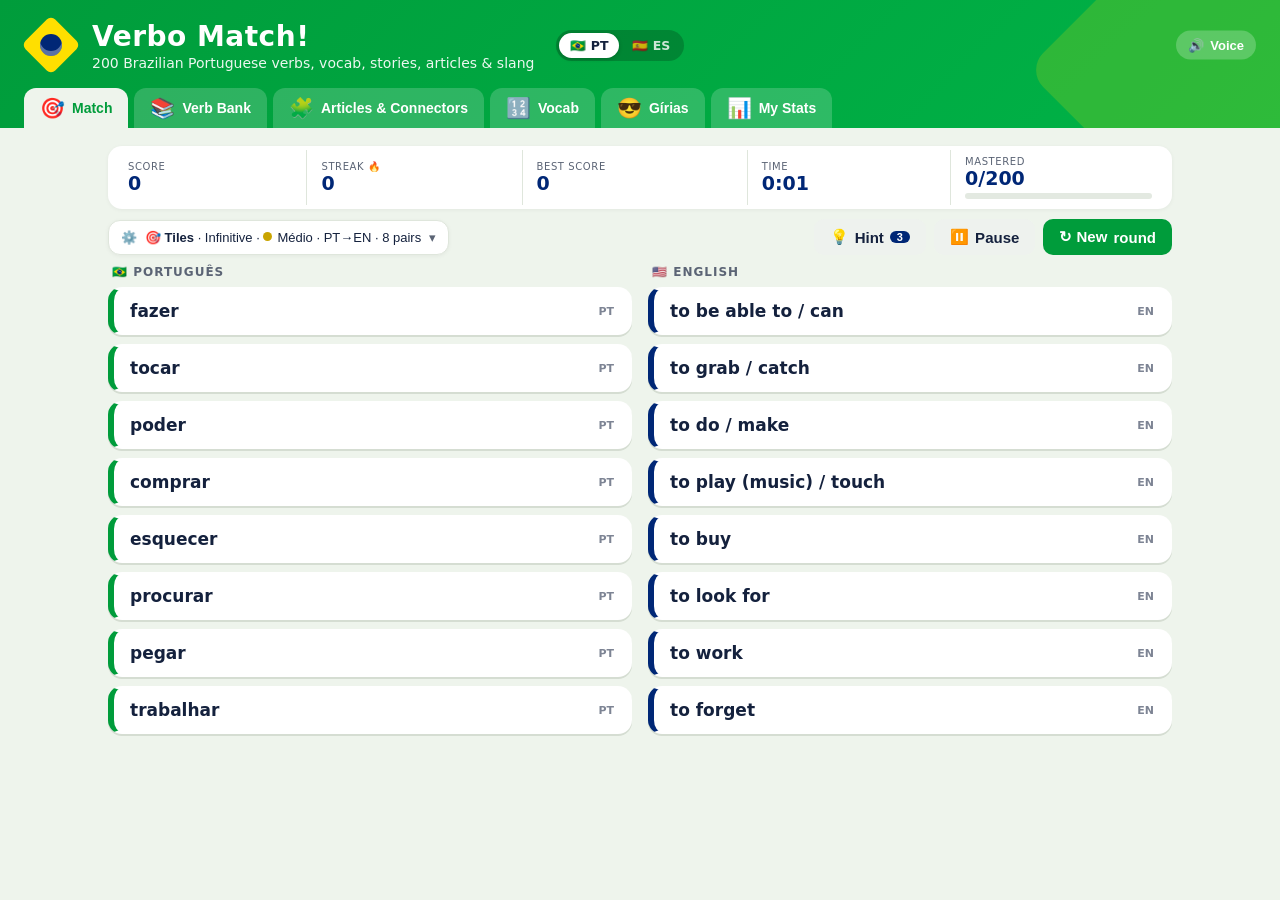
==== commit 7bfe83dc: "Add files via upload" ====
--- a/index.html
+++ b/index.html
@@ -1,5 +1,5 @@
 <!DOCTYPE html>
-<html lang="en">
+<html lang="en" data-lang="pt">
 <head>
 <meta charset="UTF-8">
 <meta name="viewport" content="width=device-width,initial-scale=1,viewport-fit=cover">
@@ -12,6 +12,7 @@
 <link rel="apple-touch-icon" href="icon-180.png">
 <link rel="icon" type="image/png" sizes="192x192" href="icon-192.png">
 <title>Verbo Match!</title>
+<script>try{if(localStorage.getItem("vm_lang")==="es"&&!/[?&]pt/.test(location.search))location.replace("es.html"+location.hash)}catch(e){}</script>
 <style>
 :root{--green:#009c3b;--green2:#00b347;--yellow:#ffdf00;--blue:#002776;--bg:#eef4ec;--card:#fff;--ink:#14213d;--muted:#5b6475;--bad:#e63946;--line:#dfe6dc}
 *{box-sizing:border-box}
@@ -486,6 +487,48 @@
   .sq-o{flex:1 1 100%;text-align:left}
 }
 
+/* ===== v13: language switch ===== */
+.lang-sw{display:flex;background:rgba(0,0,0,.2);border-radius:999px;padding:3px;gap:2px;margin-left:8px;position:relative;z-index:2;flex:none;align-self:center}
+.lang-sw button{border:0;background:none;color:#fff;font-weight:800;font-size:12.5px;padding:5px 11px;border-radius:999px;cursor:pointer;opacity:.8;font-family:inherit;white-space:nowrap}
+.lang-sw button.on{background:#fff;color:var(--ink);opacity:1;box-shadow:0 1px 4px rgba(0,0,0,.2)}
+.lang-sw button:not(.on):hover{opacity:1;background:rgba(255,255,255,.15)}
+h1{white-space:nowrap}
+@media(max-width:700px){h1{font-size:20px}.lang-sw{margin-left:6px}.lang-sw button{padding:4px 8px;font-size:12px}.lang-sw .lt{display:none}.brand{padding-right:52px}}
+/* ===== v14: desktop mouse-wheel fix (body was trapping wheel scroll) ===== */
+html,body{overflow-x:hidden;overflow-x:clip}
+body{overscroll-behavior-y:auto}
+html{overscroll-behavior-y:none}
+@media(min-width:701px){
+  #bankView .bank,#slangView .bank{max-height:none;overflow-x:auto;overflow-y:hidden}
+  .plist{max-height:none;overflow:visible}
+}
+/* ===== v14: A–Z verb bank + search ===== */
+.sortsel{padding:7px 10px;border:1px solid var(--line);border-radius:9px;font-size:13px;background:#fff;color:var(--ink)}
+#bankBody tr.lt-row td{background:#eef4ec!important;color:var(--green);font-weight:900;font-size:13px;letter-spacing:1px;padding:5px 12px;border-bottom:1px solid var(--line)}
+html[data-lang=es] #bankBody tr.lt-row td{color:#c60b1e;background:#fdf1ef!important}
+.vx-search{margin-bottom:10px}
+.vx-search input{flex:1;min-width:160px;font-size:15px}
+.vx-res-h{margin:4px 2px 8px;font-size:12px;color:var(--muted)}
+.bsearch{width:100%;padding:8px 10px;border:1px solid var(--line);border-radius:9px;font-size:14px;margin:0 0 6px}
+.pi .vtag{font-size:10px;color:#fff;background:var(--blue);border-radius:99px;padding:1px 6px;flex:none}
+.empty-s{color:var(--muted);font-size:13px;padding:8px}
+@media(max-width:700px){
+  #bankView tbody tr.lt-row{display:block;padding:0;border:0}
+  #bankView tbody tr.lt-row td{display:block!important;grid-column:auto;font-size:13px;padding:6px 12px}
+  .plist .bsearch,.plist .empty-s{grid-column:1/-1}
+  .vx-search input,.bsearch{font-size:16px}
+}
+/* ===== v14: phone sideways / short screens: compact header ===== */
+@media(max-height:500px) and (min-width:701px){
+  header{padding:calc(6px + env(safe-area-inset-top)) max(16px,env(safe-area-inset-right)) 0 max(16px,env(safe-area-inset-left))}
+  .sub{display:none} h1{font-size:20px}
+  .logo{width:34px;height:34px}.logo .orb{left:10px;top:10px;width:14px;height:14px}
+  nav{margin-top:6px} nav button{padding:6px 12px;font-size:13px} nav button .ic{font-size:16px}
+  main{padding:10px max(14px,env(safe-area-inset-right)) 10px max(14px,env(safe-area-inset-left))}
+  .stats{margin-bottom:6px}.stats .stat{padding:3px 12px}.stats .stat b{font-size:16px}
+  .actionbar{margin-bottom:6px}
+  .modal{padding:6px}.box{max-height:96vh;padding:16px}
+}
 </style>
 </head>
 <body>
@@ -494,6 +537,7 @@
     <div class="logo"><div class="dia"></div><div class="orb"></div></div>
     <button class="hdr-spk" id="spkSet" title="Voice & speed settings">🔊<span class="lb2"> Voice</span></button>
     <div><h1>Verbo Match!</h1><p class="sub">200 Brazilian Portuguese verbs, vocab, stories, articles &amp; slang</p></div>
+    <div class="lang-sw" id="langSw" role="group" aria-label="Language"><button data-l="pt" title="Português (Brasil)">🇧🇷<span class="lt"> PT</span></button><button data-l="es" title="Español">🇪🇸<span class="lt"> ES</span></button></div>
   </div>
   <nav id="nav">
     <button data-m="play" class="on">🎯 Match</button>
@@ -517,9 +561,9 @@
     <div class="actionbar">
       <button class="sumbtn" id="setToggle" aria-expanded="false"><span class="sum-ic">⚙️</span><span id="setSummary">Settings</span><span class="chev">▾</span></button>
       <span class="spacer"></span>
-      <button class="btn ghost ab" id="hintBtn" title="Hint">💡<span class="ab-l"> Hint</span><span class="hcount" id="hCount"></span></button>
-      <button class="btn ghost ab" id="pauseBtn" title="Pause (P)">⏸️<span class="ab-l"> Pause</span></button>
-      <button class="btn go ab" id="newBtn">↻ New<span class="ab-l2"> round</span></button>
+      <button class="btn ghost ab" id="hintBtn" title="Hint">💡<span class="ab-l">&nbsp;Hint</span><span class="hcount" id="hCount"></span></button>
+      <button class="btn ghost ab" id="pauseBtn" title="Pause (P)">⏸️<span class="ab-l">&nbsp;Pause</span></button>
+      <button class="btn go ab" id="newBtn">↻ New<span class="ab-l2">&nbsp;round</span></button>
     </div>
     <div class="setpanel" id="setPanel">
       <div class="sp-row"><span class="ctl-lbl">Game</span>
@@ -999,7 +1043,7 @@
   if(on){ pauseAt=Date.now(); $("pauseWhy").textContent=why||"Your timer is stopped."; }
   else pausedMs+=Date.now()-pauseAt;
   $("pauseOv").classList.toggle("hidden",!on);
-  $("pauseBtn").classList.toggle("on",on); $("pauseBtn").innerHTML=on?'▶️<span class="ab-l"> Resume</span>':'⏸️<span class="ab-l"> Pause</span>';
+  $("pauseBtn").classList.toggle("on",on); $("pauseBtn").innerHTML=on?'▶️<span class="ab-l">&nbsp;Resume</span>':'⏸️<span class="ab-l">&nbsp;Pause</span>';
   $("hintBtn").disabled=on||!round||round.hints<=0;
   if(window.speechSynthesis&&on) speechSynthesis.cancel();
 }
@@ -1009,7 +1053,7 @@
 document.addEventListener("keydown",e=>{ if((e.key==="p"||e.key==="P")&&!/INPUT|SELECT|TEXTAREA/.test(document.activeElement.tagName)&&!$("gameCtrls").classList.contains("hidden")) setPause(!paused); });
 function startTimer(){
   clearInterval(timer); t0=Date.now(); pausedMs=0; paused=false; $("pauseOv").classList.add("hidden");
-  $("pauseBtn").classList.remove("on"); $("pauseBtn").innerHTML='⏸️<span class="ab-l"> Pause</span>'; const lim=round.limit;
+  $("pauseBtn").classList.remove("on"); $("pauseBtn").innerHTML='⏸️<span class="ab-l">&nbsp;Pause</span>'; const lim=round.limit;
   $("sTimeLbl").textContent=lim?"Time left ⏳":"Time"; $("timeBox").classList.remove("warn");
   const tick=()=>{if(paused) return; const el=elapsed()|0;
     if(lim){const left=lim-el; $("sTime").textContent=fmt(left); $("timeBox").classList.toggle("warn",left<=10);
@@ -2892,5 +2936,112 @@
 renderCtrls(); updSummary();
 if(GAME_MODES.includes(mode)) { mode=gameMode(); start(); }
 
+/* ===== v14: alphabetical verb bank, accent-insensitive search, vocab + body search ===== */
+const LANGC=document.documentElement.dataset.lang==="es"?"es":"pt";
+const LNAME=LANGC==="es"?"Spanish":"Portuguese";
+const LKEY=k=>(LANGC==="es"?"es_":"vm_")+k;
+const norm=s=>String(s||"").normalize("NFD").replace(/[\u0300-\u036f]/g,"").toLowerCase();
+let BANK_SORT=LS.get(LKEY("banksort"),"az");
+(function(){
+  const q=$("q"); if(!q) return;
+  q.placeholder=`🔍 Search ${LNAME} or English…`;
+  const sel=document.createElement("select"); sel.className="sortsel"; sel.id="bankSort"; sel.title="Sort verbs";
+  sel.innerHTML=`<option value="az">A–Z</option><option value="freq">Most common</option>`; sel.value=BANK_SORT;
+  q.after(sel); sel.onchange=()=>{BANK_SORT=sel.value;LS.set(LKEY("banksort"),BANK_SORT);renderBank();};
+})();
+const goForm=v=>LANGC==="es"?"voy a "+v.inf:(v.noGo?"vou (= I'm going)":"vou "+v.inf);
+renderBank=function(){
+  const q=norm($("q").value.trim()), only=$("onlyMast").checked, om=$("onlyMiss").checked;
+  let list=VERBS.filter(v=>(!q||norm(v.inf).includes(q)||norm(v.gloss).includes(q)||norm(v.eb).includes(q))&&(!only||mastered.has(v.inf))&&(!om||(ST.verbs[v.inf]&&ST.verbs[v.inf].w)));
+  if(BANK_SORT==="az") list=[...list].sort((a,b)=>a.inf.localeCompare(b.inf,LANGC));
+  /* when searching, exact / starts-with matches first */
+  if(q) list=[...list].sort((a,b)=>{const s=v=>norm(v.inf)===q?0:norm(v.inf).startsWith(q)?1:norm(v.gloss).split(/[\s/(),·]+/).includes(q)?2:3;return s(a)-s(b)});
+  const L=["","","",...BANK_T.map(k=>TENSES[k].label)];
+  let html="",last="",n=0;
+  list.forEach(v=>{
+    const letter=norm(v.inf)[0].toUpperCase();
+    if(BANK_SORT==="az"&&!q&&letter!==last){ last=letter; html+=`<tr class="lt-row"><td colspan="8">${letter}</td></tr>`; }
+    const w=ST.verbs[v.inf]?.w||0; n++;
+    const cells=[n,`${v.inf}${mastered.has(v.inf)?' <span class="star">★</span>':""}${w?`<span class="miss-b">${w}</span>`:""}`,v.gloss,v.p,v.pt,v.i,goForm(v),v.f];
+    html+=`<tr>${cells.map((c,i)=>i===1?`<td class="v" data-v="${v.inf}">${c}</td>`:`<td${L[i]?` data-l="${L[i]}"`:""}>${c}</td>`).join("")}</tr>`;
+  });
+  $("bankBody").innerHTML=html||`<tr><td colspan="8" class="empty" style="text-align:center;white-space:normal">No verbs match “${$("q").value}”. Try the English meaning, e.g. “to eat”.</td></tr>`;
+  $("bankBody").querySelectorAll("td.v").forEach(td=>td.onclick=()=>openVerb(td.dataset.v));
+};
+$("q").oninput=()=>renderBank(); $("onlyMast").onchange=()=>renderBank(); $("onlyMiss").onchange=()=>renderBank();
+/* slang: accent-insensitive search */
+slangList=function(){
+  const q=norm(SSET.q.trim());
+  return SLANG.filter(s=>(SSET.reg==="all"||s.r===SSET.reg)&&(SSET.cat==="all"||s.c===SSET.cat)&&(!SSET.learned||!SLEARN.has(s.t))&&
+    (!q||norm(s.t+" "+s.m+" "+s.ex+" "+s.en).includes(q)));
+};
+/* ---------- Vocab › Learn search ---------- */
+let VXQS="";
+const _vxLearn14=vxLearn;
+vxLearn=function(a){
+  a.innerHTML=`<div class="controls vx-search"><input type="search" id="vxQ" placeholder="🔍 Search ${LNAME} or English (all topics)…" value="${VXQS.replace(/"/g,"&quot;")}" autocomplete="off"></div><div id="vxLearnList"></div>`;
+  const run=()=>{
+    const raw=VXQS.trim(), q=norm(raw), box=$("vxLearnList");
+    if(!q){ _vxLearn14(box); return; }
+    const groups={};
+    const add=(t,x)=>{(groups[t]=groups[t]||[]).push(x)};
+    if(/^\d{1,6}$/.test(raw)) add("num",{pt:numToPt(+raw),en:(+raw).toLocaleString("en-US"),say:numToPt(+raw),note:"Built from your search"});
+    VX_KEYS.forEach(t=>VX[t].forEach(x=>{ if(norm(x.pt+" | "+x.en).includes(q)) add(t,x); }));
+    VX_BODY.forEach(x=>{ if(norm(x.pt+" | "+x.en).includes(q)) add("body",x); });
+    const keys=Object.keys(groups), total=keys.reduce((s,k)=>s+groups[k].length,0);
+    box.innerHTML=total?`<div class="vx-res-h">${total} result${total>1?"s":""} for “${raw.replace(/</g,"&lt;")}” · tap to hear</div>`+keys.map(t=>{const T=VM_LBL(t);
+      return `<details class="fold vx-sec" open><summary>${T.ic} ${T.label}<span class="gn">${groups[t].length}</span></summary><div class="vx-in"><div class="vx-grid">${groups[t].map(x=>
+        `<button class="vx-it" data-say="${String(x.say||x.pt).replace(/"/g,"&quot;")}"><b>${x.pt}</b><span>${x.en}</span>${x.note?`<i>💡 ${x.note}</i>`:""}</button>`).join("")}</div></div></details>`}).join("")
+      :`<div class="panel empty">No words match “${raw.replace(/</g,"&lt;")}”. Try the ${LNAME} word or its English meaning.</div>`;
+    box.querySelectorAll(".vx-it[data-say]").forEach(b=>b.onclick=()=>{sayAlways(b.dataset.say);b.classList.add("playing");setTimeout(()=>b.classList.remove("playing"),700)});
+  };
+  $("vxQ").oninput=()=>{VXQS=$("vxQ").value;run()};
+  run();
+};
+/* ---------- Vocab › Body search (Explore) ---------- */
+let BQS="";
+const _renderBody14=renderBody;
+renderBody=function(){
+  _renderBody14();
+  if(VXS.bmode==="quiz"||!$("bList")) return;
+  const h4=$("bList").querySelector("h4");
+  const inp=document.createElement("input"); inp.type="search"; inp.className="bsearch"; inp.id="bQ"; inp.autocomplete="off";
+  inp.placeholder=`🔍 ${LNAME} or English…`; inp.value=BQS; h4.after(inp);
+  const res=document.createElement("div"); res.id="bRes"; res.style.display="contents"; inp.after(res);
+  const filter=()=>{
+    const q=norm(BQS.trim()), orig=[...$("bList").querySelectorAll(".pi:not(.res)")];
+    if(!q){ orig.forEach(b=>b.style.display=""); res.innerHTML=""; return; }
+    orig.forEach(b=>b.style.display="none");
+    const seen=new Set(), hits=BP.filter(p=>norm(p.pt+" | "+p.en).includes(q)&&!seen.has(p.view+p.pt)&&seen.add(p.view+p.pt))
+      .sort((a,b)=>(a.view===VXS.bview?0:1)-(b.view===VXS.bview?0:1));
+    res.innerHTML=hits.length?hits.map(p=>`<button class="pi res" data-k="${p.k}"><b>${p.pt}</b><span class="en">${p.en}</span>${p.view!==VXS.bview?`<span class="vtag">${p.view==="face"?"🙂 Face":"🧍 Body"}</span>`:""}</button>`).join("")
+      :`<div class="empty-s">No match. Try the English word, e.g. “knee”.</div>`;
+    res.querySelectorAll(".pi").forEach(b=>b.onclick=()=>{const p=BPK[b.dataset.k];
+      if(p.view!==VXS.bview){ VXS.bview=p.view; bSel=p.k; saveVX(); renderBody(); sayAlways(p.pt); }
+      else bSelect(p.k);
+      res.querySelectorAll(".pi").forEach(x=>x.classList.toggle("on",x.dataset.k===p.k)); });
+  };
+  inp.oninput=()=>{BQS=inp.value;filter()};
+  inp.onkeydown=e=>{ if(e.key==="Enter"){ const f=res.querySelector(".pi"); if(f) f.click(); } };
+  filter();
+};
+if(mode==="bank") renderBank();
+
+/* ===== v13: language switch + tab routing ===== */
+(function(){
+  const cur=document.documentElement.dataset.lang||"pt";
+  try{localStorage.setItem("vm_lang",cur)}catch(e){}
+  document.querySelectorAll("#langSw button").forEach(b=>{
+    b.classList.toggle("on",b.dataset.l===cur);
+    b.onclick=()=>{ if(b.dataset.l===cur) return;
+      const on=document.querySelector("nav button.on"), tab=on?on.dataset.m:"play";
+      try{localStorage.setItem("vm_lang",b.dataset.l)}catch(e){}
+      if(window.speechSynthesis) speechSynthesis.cancel();
+      location.href=(b.dataset.l==="es"?"es.html":"index.html?pt")+"#"+tab; };
+  });
+  const h=location.hash.slice(1);
+  if(["bank","words","vocab","slang","stats"].includes(h)) setMode(h);
+})();
+
 </script>
 </body></html>
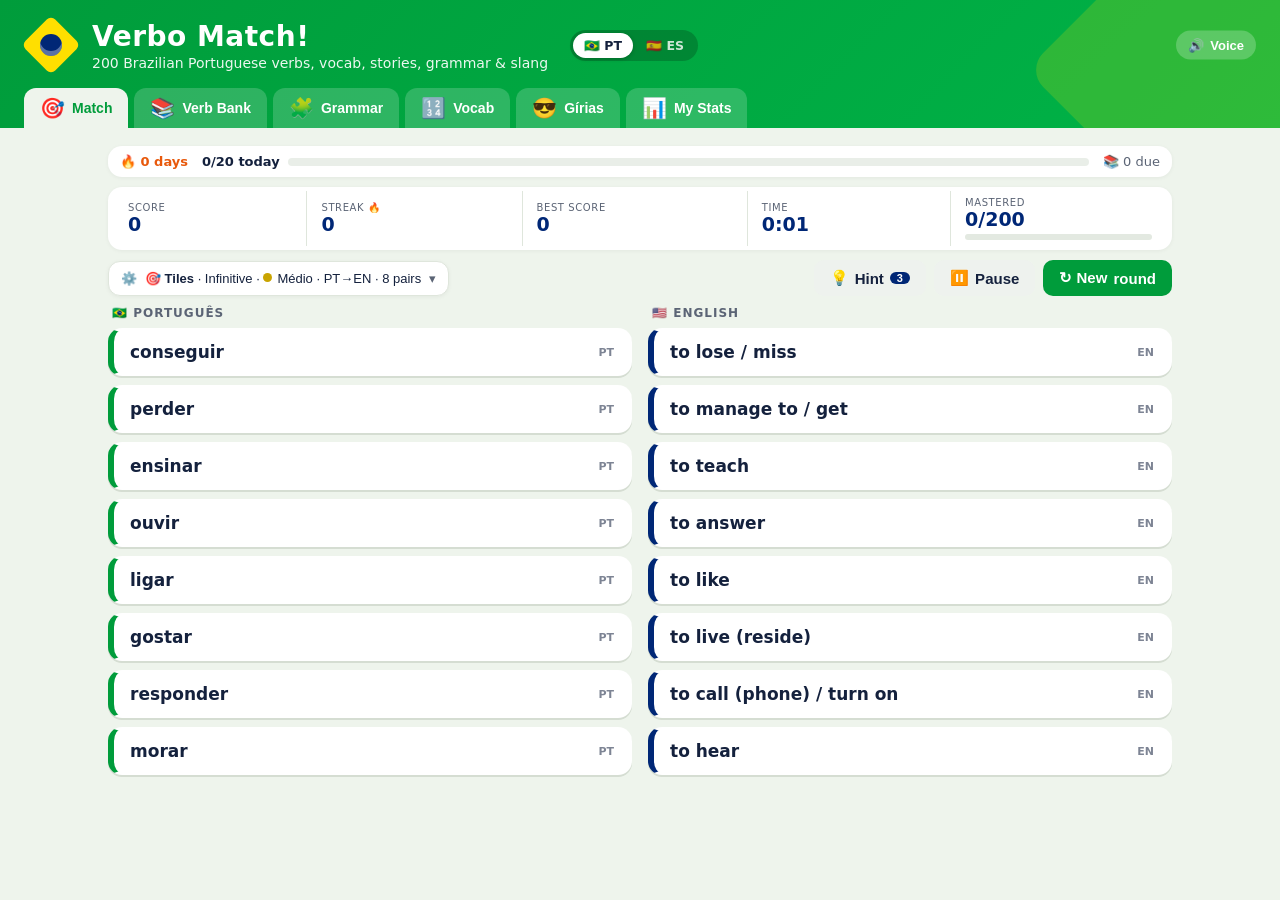
==== commit 51ebc1e5: "Add files via upload" ====
--- a/index.html
+++ b/index.html
@@ -529,6 +529,102 @@
   .actionbar{margin-bottom:6px}
   .modal{padding:6px}.box{max-height:96vh;padding:16px}
 }
+/* ===== v15: type-the-answer ===== */
+.ty-card{max-width:680px;margin:0 auto;background:var(--card);border-radius:16px;padding:18px 18px 16px;box-shadow:0 1px 4px rgba(0,0,0,.06);text-align:center}
+.ty-top{display:flex;justify-content:space-between;align-items:center;gap:8px;font-size:12px;color:var(--muted)}
+.ty-prompt{font-size:26px;font-weight:800;color:var(--blue);margin:14px 0 4px;line-height:1.3}
+.ty-sub{font-size:13px;color:var(--muted);margin-bottom:14px}
+.ty-row{display:flex;gap:8px;max-width:520px;margin:0 auto}
+.ty-in{flex:1;min-width:0;font-size:20px;padding:12px 14px;border:2px solid var(--line);border-radius:12px;font-family:inherit;color:var(--ink);background:#fff}
+.ty-in:focus{outline:none;border-color:var(--green)}
+.ty-in.ok{border-color:var(--green);background:#e4f7eb}.ty-in.bad{border-color:var(--bad);background:#ffe3e5}
+.acc-keys{display:flex;flex-wrap:wrap;gap:5px;justify-content:center;margin:10px auto 0;max-width:520px}
+.acc-keys button{border:1px solid var(--line);background:#f4f7f3;border-radius:8px;min-width:34px;padding:6px 8px;font-size:15px;font-weight:700;cursor:pointer;color:var(--ink);font-family:inherit}
+.acc-keys button:hover{border-color:var(--green)}
+.ty-acts{display:flex;gap:8px;justify-content:center;margin-top:12px;flex-wrap:wrap}
+.ty-fb{min-height:64px;margin-top:12px;font-size:15px}
+.ty-fb .ans{font-size:22px;font-weight:800;color:var(--green)}
+.ty-fb .note{font-size:13px;color:#8a6d00;background:#fff7d1;border-radius:8px;padding:5px 9px;display:inline-block;margin-top:6px}
+.ty-dots{display:flex;gap:4px;justify-content:center;margin-top:12px;flex-wrap:wrap}
+.ty-dots i{width:10px;height:10px;border-radius:50%;background:#dfe6dc}
+.ty-dots i.ok{background:var(--green)}.ty-dots i.bad{background:var(--bad)}.ty-dots i.cur{background:var(--yellow);box-shadow:0 0 0 2px var(--blue)}
+.tmarks{display:none}
+.qtype{max-width:520px;margin:0 auto}
+/* ===== v15: daily goal + review ===== */
+.daily{display:flex;align-items:center;gap:10px 14px;background:var(--card);border-radius:14px;padding:8px 12px;margin-bottom:10px;box-shadow:0 1px 4px rgba(0,0,0,.05);flex-wrap:wrap;font-size:13px}
+.daily .fire{font-weight:800;color:#e8590c;white-space:nowrap}
+.daily .goal{display:flex;align-items:center;gap:8px;flex:1;min-width:150px}
+.daily .gbar{flex:1;height:8px;background:#e9eee8;border-radius:9px;overflow:hidden;min-width:60px}
+.daily .gbar i{display:block;height:100%;background:linear-gradient(90deg,var(--green),var(--yellow))}
+.daily .gnum{font-weight:800;white-space:nowrap}
+.daily .done{color:var(--green)}
+.daily .due{white-space:nowrap;color:var(--muted)}
+.cal{display:flex;gap:4px;align-items:flex-end;height:54px;margin:8px 0 2px}
+.cal div{flex:1;background:#e9eee8;border-radius:4px 4px 0 0;position:relative;min-height:3px}
+.cal div.met{background:var(--green)}.cal div.part{background:var(--yellow)}
+.cal-l{display:flex;gap:4px;font-size:9px;color:var(--muted)}.cal-l span{flex:1;text-align:center}
+.due-list{display:flex;flex-wrap:wrap;gap:6px;margin-top:8px}
+.due-list span{background:#f4f7f3;border-radius:99px;padding:3px 9px;font-size:12px;font-weight:700;cursor:pointer}
+.due-list span:hover{background:#e4f7eb}
+.big3{display:grid;grid-template-columns:repeat(3,1fr);gap:8px;margin-bottom:6px}
+.big3 div{background:#f4f7f3;border-radius:12px;padding:8px;text-align:center}
+.big3 b{display:block;font-size:22px;color:var(--blue)}.big3 span{font-size:11px;color:var(--muted);text-transform:uppercase;letter-spacing:.5px}
+@media(max-width:700px){
+  .ty-prompt{font-size:22px}.ty-in{font-size:18px;padding:11px 12px}
+  .daily{padding:7px 10px;gap:6px 10px;font-size:12px}
+  .daily .due{order:3}
+  #styleSeg button{padding:7px 7px}
+}
+/* ===== v16: grammar nav, map, family tree, phrases & idioms ===== */
+.gnav{display:flex;gap:6px;flex-wrap:wrap;margin:0 0 10px;position:sticky;top:0;z-index:4;background:var(--bg);padding:6px 0}
+.gnav button{border:1px solid var(--line);background:var(--card);border-radius:999px;padding:6px 12px;font-weight:700;font-size:12.5px;cursor:pointer;color:var(--ink);font-family:inherit}
+.gnav button:hover{border-color:var(--green);color:var(--green)}
+#g-art,#g-pron,#g-conn,#g-qn,#g-cmp{scroll-margin-top:56px}
+.say-ex{cursor:pointer;border-bottom:1px dotted var(--green)}
+.map-svg,.tree-svg{display:block;width:100%;height:auto;max-height:66vh;margin:6px auto 0;touch-action:manipulation;user-select:none;-webkit-user-select:none}
+.mbg{fill:#e8eee5}
+.mst line{stroke:#c3ccc0;stroke-width:18;stroke-linecap:round}
+.mcl line{stroke:#fff;stroke-width:1.5;stroke-dasharray:6 6}
+.mb{cursor:pointer}
+.mb rect{fill:#fff;stroke:#cfd8cc;stroke-width:1.5;transition:fill .15s}
+.mb:hover rect{fill:#f4fbf6}
+.mb .me{font-size:24px;text-anchor:middle;dominant-baseline:central;pointer-events:none}
+.mb .ml{font:700 8.5px system-ui,sans-serif;text-anchor:middle;fill:#5b6475;pointer-events:none}
+.mb.hi rect{fill:#ffdf00;stroke:#002776;stroke-width:2.5}
+.mb.ok rect{fill:#5cd68a;stroke:#0b7a3b;stroke-width:2.5}
+.mb.bad rect{fill:#ff8a94;stroke:#b0222f;stroke-width:2.5}
+.mstart circle{fill:#002776;stroke:#fff;stroke-width:2}.mstart path{fill:#ffdf00}
+html[data-lang=es] .mstart circle{fill:#c60b1e}
+.mnorth{font:800 12px system-ui,sans-serif;fill:#5b6475}
+.mroute{fill:none;stroke:#3a86ff;stroke-width:6;stroke-linecap:round;stroke-linejoin:round;stroke-dasharray:10 6;opacity:.9}
+.mend{fill:#3a86ff;stroke:#fff;stroke-width:2}
+.bprompt.mq{align-items:flex-start}
+.mq-txt{flex:1 1 260px;font-size:15px;line-height:1.45}
+.mq-pt{color:var(--blue);font-size:17px}
+.flink{fill:none;stroke:#b8c4b4;stroke-width:2.2}
+.fcouple{stroke:#e8a0a6;stroke-width:3}
+.fn{cursor:pointer}
+.fn circle{fill:#fff;stroke:#cfd8cc;stroke-width:2;transition:fill .15s}
+.fn:hover circle{fill:#f4fbf6}
+.fn .fe{font-size:22px;text-anchor:middle;dominant-baseline:central;pointer-events:none}
+.fn .fl{font:700 11px system-ui,sans-serif;text-anchor:middle;fill:#3d4656;pointer-events:none}
+.fn.me circle{fill:#fff7d1;stroke:#e0a800}.fn.me{cursor:default}
+.fn.hi circle{fill:#ffdf00;stroke:#002776;stroke-width:3}
+.fn.ok circle{fill:#5cd68a;stroke:#0b7a3b;stroke-width:3}
+.fn.bad circle{fill:#ff8a94;stroke:#b0222f;stroke-width:3}
+.id-grid{display:grid;grid-template-columns:repeat(auto-fill,minmax(290px,1fr));gap:10px}
+.id-card{background:#fff;border:1px solid var(--line);border-left:5px solid var(--yellow);border-radius:14px;padding:12px 14px;box-shadow:0 1px 4px rgba(0,0,0,.05);font-size:13.5px}
+.id-top{display:flex;justify-content:space-between;align-items:flex-start;gap:8px;margin-bottom:6px}.id-top b{font-size:16px;color:var(--green)}
+.id-row{margin:3px 0}.id-row span{display:inline-block;min-width:78px;font-size:10.5px;font-weight:800;color:var(--muted);text-transform:uppercase;letter-spacing:.5px}
+.id-ex{margin-top:8px;background:#f4f7f3;border-radius:9px;padding:7px 9px}
+.spk2.playing,.vx-it.playing{background:#e4f7eb}
+@media(max-width:700px){
+  #vxSub button{font-size:11.5px;padding:9px 2px}
+  .map-svg,.tree-svg{max-height:none}
+  .gnav{gap:5px}.gnav button{font-size:11.5px;padding:5px 9px}
+  .id-grid{grid-template-columns:1fr}
+  .fn .fl{font-size:12.5px}
+}
 </style>
 </head>
 <body>
@@ -536,7 +632,7 @@
   <div class="brand">
     <div class="logo"><div class="dia"></div><div class="orb"></div></div>
     <button class="hdr-spk" id="spkSet" title="Voice & speed settings">🔊<span class="lb2"> Voice</span></button>
-    <div><h1>Verbo Match!</h1><p class="sub">200 Brazilian Portuguese verbs, vocab, stories, articles &amp; slang</p></div>
+    <div><h1>Verbo Match!</h1><p class="sub">200 Brazilian Portuguese verbs, vocab, stories, grammar &amp; slang</p></div>
     <div class="lang-sw" id="langSw" role="group" aria-label="Language"><button data-l="pt" title="Português (Brasil)">🇧🇷<span class="lt"> PT</span></button><button data-l="es" title="Español">🇪🇸<span class="lt"> ES</span></button></div>
   </div>
   <nav id="nav">
@@ -567,7 +663,7 @@
     </div>
     <div class="setpanel" id="setPanel">
       <div class="sp-row"><span class="ctl-lbl">Game</span>
-        <div class="seg" id="styleSeg"><button data-v="tiles">🎯 Tile match</button><button data-v="memory">🃏 Memory flip</button></div>
+        <div class="seg" id="styleSeg"><button data-v="tiles">🎯 Tile match</button><button data-v="memory">🃏 Memory flip</button><button data-v="type">⌨️ Type it</button></div>
         <div class="seg" id="fmtSeg"><button data-v="inf">Infinitive</button><button data-v="conj">Conjugated</button><button data-v="vocab">🔢 Vocab</button></div></div>
       <div class="sp-row"><span class="ctl-lbl">Difficulty</span><div class="meter" id="meter"></div>
         <button class="auto" id="autoBtn" title="Adjusts level automatically: up after 3 perfect rounds, down after 2 rough ones">⚡ Auto</button></div>
@@ -626,7 +722,7 @@
   <select id="spVoice"></select>
   <div style="display:flex;gap:8px;margin-top:12px"><button class="btn alt" id="spTest">▶️ Test voice</button><span class="spacer"></span><button class="btn go" id="spClose">Done</button></div>
   <div class="sp-tip" id="spWarn">⚠️ No Brazilian voice found. Words may sound like Portugal Portuguese.</div>
-  <div class="sp-tip"><b>Best quality on iPhone:</b> Settings → Accessibility → Spoken Content → Voices → Portuguese (Brazil) → download <b>Luciana (Enhanced)</b> or <b>Felipe (Enhanced)</b>. Then pick it here. On Windows/Edge, the “Microsoft Francisca / Thalita Online (Natural)” voices sound great. ☁️ = needs internet.</div>
+  <div class="sp-tip"><b>Why so few voices on iPhone?</b> Apple only lets web apps use a small set of built-in voices. Voices you download in Settings (like <b>Luciana</b> or <b>Felipe Enhanced</b>) won't appear here, and installing an enhanced version can even hide the regular one. If a voice disappeared, delete the enhanced download in Settings → Accessibility → Read &amp; Speak → Voices → Portuguese.<br><b>Clearer speech:</b> try 🐢 Slow or 🚶 Relaxed.<br><b>On a computer:</b> Microsoft Edge includes natural voices (Francisca, Thalita) that this app picks automatically. ☁️ = needs internet.</div>
 </div></div>
 
 <div class="toast" id="toast"></div>
@@ -1730,11 +1826,11 @@
   const cats=Object.entries(WGROUPS).map(([k,g])=>{const s=(ST.wcats||{})[k]||{r:0,w:0},n=s.r+s.w,a=n?Math.round(s.r/n*100):0;
     return `<div class="tbar"><span>${g.label}</span><div class="tr"><i style="width:${a}%;background:${g.c}"></i></div><b style="width:60px;text-align:right">${n?a+"%":"—"}</b></div>`}).join("");
   const conf=s=>{const e=Object.entries(s.c||{}).sort((a,b)=>b[1]-a[1])[0];return e?`<b>${e[0]}</b>`:"—"};
-  return `<div class="two"><div class="panel"><h3>🧩 Articles &amp; connectors you miss most <span class="spacer"></span><button class="btn alt sm" id="wDrill" ${rows.length?"":"disabled"}>Practice these</button></h3>
+  return `<div class="two"><div class="panel"><h3>🧩 Grammar words you miss most <span class="spacer"></span><button class="btn alt sm" id="wDrill" ${rows.length?"":"disabled"}>Practice these</button></h3>
     ${rows.length?`<table class="miss"><thead><tr><th>Word</th><th>What it is</th><th>Wrong</th><th>Right</th><th>Accuracy</th><th>You picked instead</th></tr></thead><tbody>${rows.map(r=>
       `<tr><td style="font-weight:800;color:var(--green)">${r.k}</td><td style="font-size:12px">${CONTRACT[r.k]||ART_INFO[r.k]||CONN_INFO[r.k]||""}</td><td style="color:var(--bad);font-weight:800">${r.w}</td><td>${r.r}</td>
        <td><div style="display:flex;align-items:center;gap:6px"><div class="mbar"><i style="width:${100-r.acc}%"></i></div>${r.acc}%</div></td><td>${conf(r)}</td></tr>`).join("")}</tbody></table>`
-     :`<div class="empty">No misses yet. Try the Articles &amp; Connectors tab.</div>`}</div>
+     :`<div class="empty">No misses yet. Try the Grammar tab.</div>`}</div>
     <div class="panel"><h3>📊 Accuracy by word type</h3>${cats}</div></div>`;
 }
 const _renderStats=renderStats;
@@ -3027,6 +3123,760 @@
 };
 if(mode==="bank") renderBank();
 
+/* =====================================================================
+   v15 · TYPE-THE-ANSWER · DAILY GOAL & STREAK · REVIEW QUEUE
+   ===================================================================== */
+const TLANG=LANGC==="es"?"Spanish":"Portuguese";
+const ACC_KEYS=LANGC==="es"?["á","é","í","ó","ú","ñ","ü","¿","¡"]:["á","â","ã","à","é","ê","í","ó","ô","õ","ú","ç"];
+const PUNCT=/[¿?¡!.,;:"“”«»()]/g;
+const cleanX=s=>String(s||"").toLowerCase().replace(PUNCT,"").replace(/\s+/g," ").trim();
+const cleanN=s=>norm(String(s||"")).replace(PUNCT,"").replace(/\s+/g," ").trim();
+const ART_RE=LANGC==="es"?/^(el|la|los|las|un|una) /:/^(o|a|os|as|um|uma) /;
+function accKeysHTML(){return `<div class="acc-keys">${ACC_KEYS.map(k=>`<button type="button" data-k="${k}" tabindex="-1">${k}</button>`).join("")}</div>`}
+function bindAccKeys(box,inp){box.querySelectorAll(".acc-keys button").forEach(b=>b.onmousedown=e=>{e.preventDefault();
+  const s=inp.selectionStart??inp.value.length,t=inp.selectionEnd??s; inp.value=inp.value.slice(0,s)+b.dataset.k+inp.value.slice(t);
+  inp.setSelectionRange(s+1,s+1); inp.focus();});}
+/* grade one typed answer against an item; returns {ok,note} */
+function gradeTyped(v,it){
+  const alts=new Set();
+  String(it.pt).split(/\s*\/\s*/).forEach(a=>alts.add(a));
+  if(it.person){ const pr=PERSONS[it.person].pt;
+    [...alts].forEach(a=>{ let x=a.replace(/^que /,""); alts.add(x); if(x.startsWith(pr+" ")) alts.add(x.slice(pr.length+1)); }); }
+  const ve=cleanX(v), vn=cleanN(v);
+  if(!vn) return {ok:false};
+  for(const a of alts) if(cleanX(a)===ve) return {ok:true};
+  for(const a of alts) if(cleanN(a)===vn) return {ok:true,note:`✍️ Watch the accents: <b>${it.pt}</b>`};
+  for(const a of alts){ const na=cleanN(a); if(ART_RE.test(na)&&na.replace(ART_RE,"")===vn) return {ok:true,note:`💡 Include the article next time: <b>${it.pt}</b>`}; }
+  return {ok:false};
+}
+/* ---------- ⌨️ Type-it game (Match tab) ---------- */
+let TY=null;
+const _newMatch15=newMatch;
+newMatch=function(){ if(SET.style==="type") newType(); else _newMatch15(); };
+function newType(){
+  const items=buildItems(SET.pairs);
+  round=Object.assign(newRoundState(items),{type:true}); if(round.limit) round.limit=Math.round(round.limit*2.5);
+  TY={i:0,answered:false,hint:0};
+  $("play").innerHTML=`<div class="ty-card" id="tyCard"></div><div class="tmarks">${items.map(it=>`<i data-id="${it.id}"></i>`).join("")}</div>`;
+  stats(); startTimer(); showType();
+}
+function showType(){
+  const it=round.items[TY.i]; TY.answered=false; TY.hint=0;
+  const tag=it.tense?`<span class="tag" style="--c:${TENSES[it.tense].c}">${TENSES[it.tense].label}</span>`:it.vxi?`<span class="tag" style="--c:var(--green)">${VM_LBL(it.vxi.t).ic} ${VM_LBL(it.vxi.t).label}</span>`:`<span class="tag" style="--c:var(--blue)">Verb</span>`;
+  $("tyCard").innerHTML=`
+    <div class="ty-top">${tag}<span>${TY.i+1} / ${round.items.length}</span></div>
+    <div class="ty-prompt">${it.en}</div>
+    <div class="ty-sub">Type it in ${TLANG}${it.person?" · include the pronoun or not, your choice":""}</div>
+    <div class="ty-row"><input class="ty-in" id="tyIn" autocomplete="off" autocapitalize="off" autocorrect="off" spellcheck="false" lang="${LANGC}" placeholder="Your answer…"></div>
+    ${accKeysHTML()}
+    <div class="ty-acts"><button class="btn go" id="tyCheck">Check ↵</button><button class="btn ghost" id="tyIdk">I don't know</button></div>
+    <div class="ty-fb" id="tyFb"></div>
+    <div class="ty-dots">${round.items.map((x,k)=>`<i class="${k<TY.i?(x.missed?"bad":"ok"):k===TY.i?"cur":""}"></i>`).join("")}</div>`;
+  const inp=$("tyIn"); bindAccKeys($("tyCard"),inp);
+  inp.onkeydown=e=>{ if(e.key==="Enter"){ e.preventDefault(); TY.answered?nextType():checkType(); } };
+  $("tyCheck").onclick=()=>TY.answered?nextType():checkType();
+  $("tyIdk").onclick=()=>{ if(!TY.answered) checkType(true); };
+  setTimeout(()=>inp.focus({preventScroll:true}),60);
+}
+function checkType(giveUp){
+  if(!round||round.over||paused||TY.answered) return;
+  const it=round.items[TY.i], inp=$("tyIn"), v=inp.value;
+  if(!giveUp&&!v.trim()){ inp.focus(); return toast("Type an answer first"); }
+  const g=giveUp?{ok:false}:gradeTyped(v,it);
+  TY.answered=true; inp.readOnly=true; inp.classList.add(g.ok?"ok":"bad");
+  document.querySelector(`.tmarks i[data-id="${it.id}"]`).classList.add("ok");
+  if(g.ok){ good(); addPoints(); if(!it.missed){rec(it.v.inf,true,it.tense);master(it.v.inf);} }
+  else { it.missed=true; round.mistakes++; rec(it.v.inf,false,it.tense,v.trim()||null); unmaster(it.v.inf); }
+  say(it.pt);
+  $("tyFb").innerHTML=g.ok?`<div class="fb-ok">✅ ${LANGC==="es"?"¡Correcto!":"Certo!"}</div><div class="ans">${it.pt}</div>${g.note?`<div class="note">${g.note}</div>`:""}`
+    :`<div class="fb-bad">${giveUp?"👀 Here it is:":"❌ Not quite."}</div><div class="ans">${it.pt}</div>${v.trim()?`<div class="gn">You typed: <s>${v.replace(/</g,"&lt;")}</s></div>`:""}`;
+  $("tyCheck").textContent=TY.i+1<round.items.length?"Next ➜":"See results"; $("tyIdk").classList.add("hidden");
+  round.done++;
+  if(!g.ok&&penalize()){ round.over=true; return; }
+  setTimeout(()=>{ const b=$("tyCheck"); if(b) b.focus({preventScroll:true}); },30);
+}
+function nextType(){ if(!round||round.over&&round.done<round.items.length) return;
+  if(TY.i+1<round.items.length){ TY.i++; showType(); } else finish(); }
+/* hint in type mode = reveal the next letter */
+const _hint15=$("hintBtn").onclick;
+$("hintBtn").onclick=()=>{
+  if(SET.style!=="type"||!round||!round.type) return _hint15();
+  if(paused||round.over||round.hints<=0||TY.answered) return;
+  const it=round.items[TY.i], ans=String(it.pt).split(/\s*\/\s*/)[0];
+  TY.hint=Math.min(ans.length,TY.hint+1); round.hints--; streak=0; it.missed=true; stats();
+  const inp=$("tyIn"); inp.value=ans.slice(0,TY.hint); inp.focus();
+};
+/* direction doesn't apply in type mode (always English → target) */
+const _start15=start;
+start=function(){ _start15();
+  const ds=$("dirSeg"); if(SET.style==="type"){ds.style.opacity=.45;ds.title="Type it always shows English and you write the "+TLANG;}
+  renderDaily(); };
+const _upd15=updSummary;
+updSummary=function(){ _upd15(); if(SET.style==="type"&&$("setSummary")) $("setSummary").innerHTML=$("setSummary").innerHTML.replace(/<b>🎯 Tiles<\/b>/,"<b>⌨️ Type it</b>").replace(/ · (PT|ES)→EN| · EN→(PT|ES)| · Mixed/,""); };
+const _lr15=logRound; logRound=function(a,s,f){ _lr15(a,s,f); if(SET.style==="type"){ST.rounds[ST.rounds.length-1].m=SET.fmt==="vocab"?"tvocab":"type";LS.set(LKEY("stats"),ST);} };
+MODE_LBL.type="⌨️ Type it"; MODE_LBL.tvocab="⌨️ Type vocab";
+if(SET.style==="type") updSummary();
+
+/* ---------- ⌨️ Type answers in Fill the Blank ---------- */
+const _rw15=renderWords;
+renderWords=function(){
+  _rw15();
+  if(WSET.sub!=="fill") return;
+  const lab=document.createElement("label"); lab.className="ty-tog";
+  lab.innerHTML=`<input type="checkbox" id="wType" ${WSET.type?"checked":""}> ⌨️ Type answers`;
+  $("wSub").after(lab);
+  $("wType").onchange=()=>{WSET.type=$("wType").checked;saveW();renderWords();};
+};
+const _showQ15=showQ;
+showQ=function(){
+  _showQ15();
+  if(!WSET.type) return;
+  const it=WR.items[WR.i], box=$("wBody").querySelector(".qopts");
+  box.outerHTML=`<div class="qtype"><div class="ty-row"><input class="ty-in" id="wIn" autocomplete="off" autocapitalize="off" autocorrect="off" spellcheck="false" lang="${LANGC}" placeholder="Type the missing word…"><button class="btn go" id="wChk">Check</button></div>${accKeysHTML()}</div>`;
+  const inp=$("wIn"); bindAccKeys($("wBody"),inp);
+  const go=()=>{ if(WR.answered) return; const v=inp.value; if(!v.trim()) return toast("Type an answer first");
+    const exact=cleanX(v)===cleanX(it.a), loose=cleanN(v)===cleanN(it.a);
+    inp.readOnly=true; inp.classList.add(loose?"ok":"bad");
+    answer({dataset:{o:loose?it.a:v.trim()},classList:{add(){}}});
+    if(loose&&!exact) $("qfb").insertAdjacentHTML("beforeend",`<div class="ty-fb"><span class="note">✍️ Watch the accents: <b>${it.a}</b></span></div>`); };
+  inp.onkeydown=e=>{ if(e.key==="Enter"){ e.preventDefault(); e.stopPropagation(); go(); } };
+  $("wChk").onclick=go;
+  setTimeout(()=>inp.focus({preventScroll:true}),60);
+};
+
+/* ---------- 📅 DAILY GOAL · STREAK · SPACED REVIEW ---------- */
+let DAILY=Object.assign({goal:20,days:{},best:0},LS.get(LKEY("daily"),{}));
+const saveDaily=()=>LS.set(LKEY("daily"),DAILY);
+const dayKey=(d=new Date())=>{const x=new Date(d);return x.getFullYear()+"-"+String(x.getMonth()+1).padStart(2,"0")+"-"+String(x.getDate()).padStart(2,"0")};
+const todayN=()=>DAILY.days[dayKey()]||0;
+function streakDays(){
+  let n=0; const d=new Date();
+  if(todayN()<DAILY.goal) d.setDate(d.getDate()-1);
+  while((DAILY.days[dayKey(d)]||0)>=DAILY.goal){ n++; d.setDate(d.getDate()-1); }
+  return n;
+}
+function bumpDay(){
+  const k=dayKey(), was=DAILY.days[k]||0; DAILY.days[k]=was+1;
+  const keys=Object.keys(DAILY.days).sort(); while(keys.length>120) delete DAILY.days[keys.shift()];
+  const s=streakDays(); if(s>DAILY.best) DAILY.best=s; saveDaily();
+  if(was+1===DAILY.goal){ toast(`🎯 Daily goal hit! 🔥 ${s}-day streak`); win(); }
+  renderDaily();
+}
+/* simple Leitner boxes for verbs: wrong → due now, right → push further out */
+const SRS_DAYS=[0,1,3,7,14,30];
+ST.srs=ST.srs||{};
+(function seed(){ let ch=0; Object.entries(ST.verbs||{}).forEach(([inf,s])=>{ if(!VMAP[inf]||ST.srs[inf]) return; ch=1;
+  ST.srs[inf]=s.w>s.r/2?{b:0,due:Date.now()}:{b:1,due:(s.last||Date.now())+864e5}; }); if(ch) LS.set(LKEY("stats"),ST); })();
+function srsUpdate(inf,ok){
+  const s=ST.srs[inf]||(ST.srs[inf]={b:0,due:0});
+  if(ok){ s.b=Math.min(SRS_DAYS.length-1,s.b+1); s.due=Date.now()+SRS_DAYS[s.b]*864e5-36e5; }
+  else { s.b=0; s.due=Date.now(); }
+  s.seen=Date.now();
+}
+const dueList=()=>Object.entries(ST.srs).filter(([inf,s])=>VMAP[inf]&&s.due<=Date.now()).sort((a,b)=>a[1].b-b[1].b||a[1].due-b[1].due).map(([inf])=>inf);
+const _rec15=rec;
+rec=function(inf,ok,tense,conf){
+  _rec15(inf,ok,tense,conf);
+  if(typeof inf==="string"&&!inf.startsWith("vx:")&&VMAP[inf]){ srsUpdate(inf,ok); LS.set(LKEY("stats"),ST); }
+  if(ok&&!(typeof inf==="string"&&inf.startsWith("vx:"))) bumpDay();
+};
+const _vxrec15=vxrec; vxrec=function(t,pt,en,ok){ _vxrec15(t,pt,en,ok); if(ok) bumpDay(); };
+const _wrec15=wrec; wrec=function(it,ok,p){ _wrec15(it,ok,p); if(ok) bumpDay(); };
+const _sd15=storyDone; storyDone=function(s,ans){ _sd15(s,ans); Object.values(ans).filter(Boolean).forEach(()=>bumpDay()); };
+function startReview(){
+  const due=dueList(); if(!due.length) return toast("Nothing due. Nice work! 🎉");
+  if(SET.fmt==="vocab"){SET.fmt="inf";saveSet();}
+  const list=due.slice(0,SET.pairs); focusQ=shuffle([...list]);
+  $("banner").textContent=`📅 Review: ${list.length} verb${list.length>1?"s":""} due today${due.length>list.length?` (${due.length-list.length} more after this round)`:""}.`;
+  $("banner").classList.remove("hidden"); setMode("play",true); scrollTo({top:0,behavior:"smooth"});
+}
+/* bar on the Match tab */
+(function(){ const d=document.createElement("div"); d.id="dailyBar"; d.className="daily"; $("stats").before(d); })();
+function renderDaily(){
+  const bar=$("dailyBar"); if(!bar) return;
+  const game=!$("gameCtrls").classList.contains("hidden"); bar.classList.toggle("hidden",!game); if(!game) return;
+  const n=todayN(), g=DAILY.goal, s=streakDays(), due=dueList().length;
+  bar.innerHTML=`<span class="fire" title="Days in a row you hit your goal">🔥 ${s} day${s===1?"":"s"}</span>
+    <span class="goal"><span class="gnum ${n>=g?"done":""}">${n>=g?"✅ ":""}${Math.min(n,999)}/${g} today</span><span class="gbar"><i style="width:${Math.min(100,n/g*100)}%"></i></span></span>
+    <span class="due">📚 ${due} due</span>
+    ${due?`<button class="btn alt sm" id="revBtn">Review now</button>`:""}`;
+  if($("revBtn")) $("revBtn").onclick=startReview;
+}
+/* stats panel */
+const _rs15=renderStats;
+renderStats=function(){
+  _rs15();
+  const s=streakDays(), n=todayN(), due=dueList();
+  const days=[...Array(14)].map((_,i)=>{const d=new Date();d.setDate(d.getDate()-13+i);return d});
+  const mx=Math.max(DAILY.goal,...days.map(d=>DAILY.days[dayKey(d)]||0));
+  const box=document.createElement("div"); box.className="panel";
+  box.innerHTML=`<h3>📅 Daily goal &amp; review <span class="spacer"></span>
+      <label class="gn">Goal <select id="goalSel">${[10,20,30,50,80].map(v=>`<option ${v===DAILY.goal?"selected":""}>${v}</option>`).join("")}</select> correct / day</label></h3>
+    <div class="big3"><div><b>🔥 ${s}</b><span>Day streak</span></div><div><b>${n}/${DAILY.goal}</b><span>Today</span></div><div><b>${DAILY.best}</b><span>Best streak</span></div></div>
+    <div class="cal">${days.map(d=>{const v=DAILY.days[dayKey(d)]||0;return `<div class="${v>=DAILY.goal?"met":v?"part":""}" style="height:${Math.max(6,v/mx*100)}%" title="${dayKey(d)}: ${v}"></div>`}).join("")}</div>
+    <div class="cal-l">${days.map(d=>`<span>${"SMTWTFS"[d.getDay()]}</span>`).join("")}</div>
+    <div style="margin-top:12px;display:flex;align-items:center;gap:10px;flex-wrap:wrap"><b>📚 ${due.length} verb${due.length===1?"":"s"} due for review</b>
+      ${due.length?`<button class="btn alt sm" id="revBtn2">Review now</button>`:`<span class="gn">You're all caught up.</span>`}</div>
+    ${due.length?`<div class="due-list">${due.slice(0,30).map(v=>`<span data-v="${v}">${v}</span>`).join("")}${due.length>30?`<span>+${due.length-30} more</span>`:""}</div>`:""}
+    <div class="vnote">Any correct answer counts toward your goal. Verbs you miss come back today; ones you get right come back in 1, 3, 7, 14, then 30 days.</div>`;
+  const sv=$("statsView"); sv.insertBefore(box, sv.children[1]||null);
+  $("goalSel").onchange=()=>{DAILY.goal=+$("goalSel").value;saveDaily();renderStats();};
+  if($("revBtn2")) $("revBtn2").onclick=startReview;
+  box.querySelectorAll(".due-list span[data-v]").forEach(x=>x.onclick=()=>openVerb(x.dataset.v));
+};
+/* backups include the daily log */
+if(typeof BK_KEYS!=="undefined"&&!BK_KEYS.includes(LKEY("daily"))) BK_KEYS.push(LKEY("daily"),LKEY("banksort"));
+renderDaily();
+/* iPhone voice note inside the voice sheet */
+(function(){
+  const ios=/iphone|ipad|ipod/i.test(navigator.userAgent)||(navigator.platform==="MacIntel"&&navigator.maxTouchPoints>1);
+  if(!ios) return;
+  const n=document.createElement("div"); n.className="sp-tip"; n.id="iosNote";
+  n.innerHTML="📱 <b>You're on iPhone/iPad:</b> only Apple's built-in voices listed above can be used in a web app. That's an Apple limit, not a setting you missed.";
+  $("spWarn").after(n);
+})();
+
+/* ===== v16 data · Portuguese (Brazil) ===== */
+const G16T=(head,rows)=>`<table class="gt"><thead><tr>${head.map(h=>`<th>${h}</th>`).join("")}</tr></thead><tbody>${rows.map(r=>`<tr>${r.map(c=>`<td>${c}</td>`).join("")}</tr>`).join("")}</tbody></table>`;
+const G16B=x=>`<b class="hl">${x}</b>`;
+const G16={
+ ui:{tap:"Toque",correct:"Certo!",itWas:"Not quite. It was",me:"⭐ Eu",res:["Perfeito! 🏆","Muito bem! 🎉","Bom trabalho! 💪"],nextRound:"Próxima rodada ➜",
+   slangTab:"Gírias",phrHead:"Everyday phrases",phrSub:"Ready-to-use Portuguese for real situations.",idHead:"Idioms · expressões",idSub:"Literal meaning, real meaning and the closest English idiom.",
+   tempTip:"Brazil uses Celsius. Type a temperature in °C or °F to hear how Brazilians say it.",
+   mapDesc:"Quiz: read or listen to the directions, starting at ⭐ facing north, then tap the place you end up at. 🎧 Listen plays the directions without text.",
+   treeDesc:"Quiz: tap the relative. PT→EN shows the Portuguese word, EN→PT shows the English, 🎧 Listen only says it.",
+   mapStart:"⭐ You start here, facing north", mapTapHint:"Tap a building to see and hear its name.", treeTapHint:"Tap a relative to see and hear the word.", listenDir:"Listen to the directions, then tap where you end up."},
+ wgroups:{pron:{label:"Pronouns · me / it / them",c:"#0b7285"},poss:{label:"Possessives",c:"#5f3dc4"},refl:{label:"Reflexives",c:"#2b8a3e"},
+   quest:{label:"Question words",c:"#e67700"},neg:{label:"Negatives",c:"#c92a2a"},cmp:{label:"Comparisons",c:"#1864ab"},place:{label:"Place words",c:"#862e9c"}},
+ gexpl:{pron:"object pronoun",poss:"possessive",refl:"reflexive pronoun",quest:"question word",neg:"negative word",cmp:"comparison",place:"place word (+ de)"},
+ winfo:{o:"o = it / him (masculine thing or person, written style)",a:"a = it / her (feminine)",os:"os = them (masculine or mixed)",me:"me = me / myself",te:"te = you (informal, used with você in Brazil)",nos:"nos = us / ourselves",
+   pra:"pra ele = to him (spoken). Written: lhe",ele:"Spoken Brazilian uses ele as an object: vi ele = I saw him",se:"se = himself / herself / yourself / each other",
+   meu:"meu = my (masculine noun)",minha:"minha = my (feminine noun)",seu:"seu = your (você). Agrees with the thing owned",dele:"dele = his (de + ele)",dela:"dela = her / hers (de + ela)",nossa:"nossa = our (feminine noun)",nossos:"nossos = our (masculine plural)",deles:"deles = their (de + eles)",
+   onde:"onde = where",qual:"qual = which / what. Use it with ser: Qual é…?",como:"como = how",quem:"quem = who",quanto:"quanto = how much",quantos:"quantos = how many (masculine)",quando:"quando = when","por que":"por que = why (two words in a question)","o que":"o que = what",
+   "não":"não = not. Double negatives are correct: não … nada",nunca:"nunca = never",nada:"nada = nothing / anything",ninguém:"ninguém = nobody / anybody",nenhuma:"nenhuma = no / none (feminine)","já":"já = already / yet",
+   melhor:"bom → melhor (never mais bom)",pior:"ruim → pior (never mais ruim)",mais:"o mais … = the most …",ótima:"ótimo = very good / great",tão:"tão … quanto = as … as",
+   embaixo:"embaixo de = under",["em cima"]:"em cima de = on top of","ao lado":"ao lado de = next to","na frente":"na frente de = in front of",atrás:"atrás de = behind",dentro:"dentro de = inside",entre:"entre = between",perto:"perto de = near"},
+ witems:[
+  ["Cadê o livro? Eu não __ encontro.","o","Where's the book? I can't find it. (written style)","pron",["o","a","lhe","ele"]],
+  ["A chave? Eu __ deixei na mesa.","a","The key? I left it on the table.","pron",["a","o","lhe","la"]],
+  ["Os documentos? Já __ mandei.","os","The documents? I already sent them.","pron",["os","as","lhes","eles"]],
+  ["Ela __ ama muito.","me","She loves me a lot.","pron",["me","te","se","nos"]],
+  ["Eu __ ligo amanhã.","te","I'll call you tomorrow.","pron",["te","me","lhe","se"]],
+  ["Ele __ deu um presente.","nos","He gave us a gift.","pron",["nos","os","lhes","se"]],
+  ["Vou mandar a foto __ ele.","pra","I'll send the photo to him.","pron",["pra","de","em","com"]],
+  ["Eu vi __ no shopping.","ele","I saw him at the mall. (spoken Brazilian)","pron",["ele","dele","lhe","seu"]],
+  ["Vou __ ajudar.","te","I'm going to help you.","pron",["te","se","lhe","nos"]],
+  ["Este é o __ carro.","meu","This is my car.","poss",["meu","minha","seu","nosso"]],
+  ["A __ casa é perto.","minha","My house is close.","poss",["minha","meu","sua","nossa"]],
+  ["Esse livro é __?","seu","Is that book yours?","poss",["seu","sua","dele","teu"]],
+  ["O carro __ é novo.","dele","His car is new.","poss",["dele","dela","seu","deles"]],
+  ["A mãe __ é professora.","dela","Her mother is a teacher.","poss",["dela","dele","sua","delas"]],
+  ["A __ família é grande.","nossa","Our family is big.","poss",["nossa","nosso","minha","sua"]],
+  ["Os __ amigos chegaram.","nossos","Our friends arrived.","poss",["nossos","nossas","meus","seus"]],
+  ["A casa __ fica longe.","deles","Their house is far.","poss",["deles","delas","seus","dele"]],
+  ["Eu __ levanto às seis.","me","I get up at six.","refl",["me","se","te","nos"]],
+  ["Ela __ chama Ana.","se","Her name is Ana.","refl",["se","me","te","lhe"]],
+  ["Como você __ chama?","se","What's your name?","refl",["se","te","me","lhe"]],
+  ["A gente __ vê amanhã!","se","See you tomorrow!","refl",["se","nos","te","me"]],
+  ["Nós __ casamos em maio.","nos","We got married in May.","refl",["nos","se","os","me"]],
+  ["Eu __ lembro disso.","me","I remember that.","refl",["me","se","te","nos"]],
+  ["__ você mora?","onde","Where do you live?","quest",["onde","quando","quem","qual"]],
+  ["__ é o seu nome?","qual","What's your name?","quest",["qual","o que","quem","como"]],
+  ["__ você está?","como","How are you?","quest",["como","onde","quando","qual"]],
+  ["__ é ela?","quem","Who is she?","quest",["quem","qual","que","onde"]],
+  ["__ custa?","quanto","How much does it cost?","quest",["quanto","quantos","qual","como"]],
+  ["__ anos você tem?","quantos","How old are you?","quest",["quantos","quanto","quantas","qual"]],
+  ["__ você vai viajar?","quando","When are you going to travel?","quest",["quando","onde","como","quem"]],
+  ["__ você está triste?","por que","Why are you sad?","quest",["por que","porque","o que","como"]],
+  ["__ você quer comer?","o que","What do you want to eat?","quest",["o que","qual","quem","como"]],
+  ["Eu __ vi nada.","não","I didn't see anything.","neg",["não","ninguém","nada","nenhum"]],
+  ["Ela __ come carne.","nunca","She never eats meat.","neg",["nunca","nada","ninguém","nenhuma"]],
+  ["Não tem __ na geladeira.","nada","There's nothing in the fridge.","neg",["nada","ninguém","nunca","nenhum"]],
+  ["Não conheço __ aqui.","ninguém","I don't know anyone here.","neg",["ninguém","nenhum","nunca","nem"]],
+  ["Não tenho __ ideia.","nenhuma","I have no idea.","neg",["nenhuma","nenhum","nada","ninguém"]],
+  ["Você __ terminou? —Já!","já","Have you finished yet? —Yes, already!","neg",["já","ainda","nunca","nem"]],
+  ["Este café é __ que o outro.","melhor","This coffee is better than the other one.","cmp",["melhor","pior","maior","menor"]],
+  ["Hoje está __ que ontem.","pior","Today is worse than yesterday.","cmp",["pior","melhor","menor","maior"]],
+  ["Ele é o __ velho da família.","mais","He's the oldest in the family.","cmp",["mais","muito","tão","menos"]],
+  ["Essa comida está __!","ótima","This food is great!","cmp",["ótima","melhor","pior","maior"]],
+  ["Ela é __ alta quanto eu.","tão","She's as tall as I am.","cmp",["tão","mais","muito","tanto"]],
+  ["O gato está __ da mesa.","embaixo","The cat is under the table.","place",["embaixo","em cima","atrás","dentro"]],
+  ["O livro está __ da cama.","em cima","The book is on top of the bed.","place",["em cima","embaixo","perto","entre"]],
+  ["A farmácia fica __ do banco.","ao lado","The pharmacy is next to the bank.","place",["ao lado","dentro","embaixo","entre"]],
+  ["O carro está __ da casa.","na frente","The car is in front of the house.","place",["na frente","em cima","dentro","entre"]],
+  ["O jardim fica __ da casa.","atrás","The garden is behind the house.","place",["atrás","dentro","em cima","embaixo"]],
+  ["A chave está __ da bolsa.","dentro","The key is inside the bag.","place",["dentro","atrás","em cima","entre"]],
+  ["A escola fica __ o parque e o mercado.","entre","The school is between the park and the market.","place",["entre","ao lado","perto","dentro"]],
+  ["Moro __ da praia.","perto","I live near the beach.","place",["perto","entre","dentro","embaixo"]]
+ ],
+ guideHTML:`
+ <div class="panel" id="g-pron"><h3>🙋 Pronouns: I, me, my, it, they…</h3>
+  ${G16T(["Person","Subject","Object","To / for","Possessive","Reflexive"],[
+   ["I",G16B("eu"),"me","me · pra mim","meu / minha","me"],
+   ["you","você <span class='gn'>(tu)</span>","te · você*","te · pra você","seu / sua <span class='gn'>(teu)</span>","se"],
+   ["he · it (m.)","ele","o · ele*","lhe · pra ele","dele","se"],
+   ["she · it (f.)","ela","a · ela*","lhe · pra ela","dela","se"],
+   ["we","nós · a gente","nos · a gente*","nos · pra gente","nosso / nossa","nos · se"],
+   ["you all","vocês","vocês","pra vocês","de vocês","se"],
+   ["they","eles / elas","os, as · eles*","lhes · pra eles","deles / delas","se"]])}
+  <p class="gn">* Spoken Brazilian: <b>Eu vi ele</b> instead of the written <b>Eu o vi</b>. Both are correct for their context.</p></div>
+ <div class="two" style="grid-template-columns:1fr 1fr">
+  <div class="panel"><h3>🫥 Where did “it” go?</h3><ul class="gl">
+   <li>Subject “it” disappears: <b>É caro.</b> (It's expensive) · <b>Está chovendo.</b> (It's raining) · <b>É verdade.</b></li>
+   <li>For a specific thing, use <b>ele / ela</b> by its gender: <i>O carro? <b>Ele</b> é novo. A casa? <b>Ela</b> é grande.</i></li>
+   <li>As an object, Brazilians often just drop it: <i>Você viu meu celular? —<b>Vi.</b></i> (I saw it)</li>
+   <li>For ideas, use <b>isso / isto / aquilo</b>: <i><b>Isso</b> é ótimo!</i> (That's great) · <i>Não sei <b>disso</b>.</i></li></ul></div>
+  <div class="panel"><h3>👥 They / them</h3><ul class="gl">
+   <li><b>eles</b> = they (all male or mixed group) · <b>elas</b> = they (all female)</li>
+   <li>Object: <b>os / as</b> (written) or <b>eles / elas</b> (spoken): <i>Eu vi <b>eles</b> ontem.</i></li>
+   <li>“Their” = <b>deles / delas</b> after the noun: <i>a casa <b>deles</b></i></li>
+   <li><b>a gente</b> = we (very common), with the <b>ele</b> verb form: <i>A gente <b>vai</b>.</i></li></ul></div>
+ </div>
+ <div class="two" style="grid-template-columns:1fr 1fr">
+  <div class="panel"><h3>🏷️ Possessives</h3><ul class="gl">
+   <li>The possessive agrees with the <b>thing owned</b>: <i>meu carro, minha casa, meus livros</i></li>
+   <li>In Brazil, <b>seu / sua</b> usually means <b>your</b>. For his / her, say <b>dele / dela</b>.</li>
+   <li>The article is optional: <i>(o) meu carro</i> · <i>(a) minha mãe</i></li></ul></div>
+  <div class="panel"><h3>🪞 Reflexive verbs</h3><ul class="gl">
+   <li><b>chamar-se</b>: <i>Eu me chamo Andrew.</i> · <b>levantar-se</b>: <i>Me levanto cedo.</i></li>
+   <li><b>lembrar-se</b>, <b>sentar-se</b>, <b>casar-se</b>, <b>preocupar-se</b></li>
+   <li>Brazilians put the pronoun <b>before</b> the verb, even at the start: <i><b>Me</b> liga!</i></li></ul></div>
+ </div>
+ <div class="panel" id="g-qn"><h3>❓ Question words</h3>
+  ${G16T(["Portuguese","English","Example"],[
+   [G16B("o que"),"what","O que você quer?"],[G16B("qual"),"which / what (+ ser)","Qual é o seu nome?"],[G16B("quem"),"who","Quem é ela?"],
+   [G16B("onde"),"where","Onde fica o banheiro?"],[G16B("aonde"),"where to","Aonde você vai?"],[G16B("de onde"),"where from","De onde você é?"],
+   [G16B("quando"),"when","Quando você chega?"],[G16B("como"),"how","Como você está?"],[G16B("por que"),"why","Por que você está aqui?"],
+   [G16B("quanto / quantos"),"how much / how many","Quanto custa? · Quantos anos?"]])}
+  <p class="gn">Answer “why” with <b>porque</b> (one word). Questions keep normal word order; just raise your voice at the end: <i>Você é brasileiro?</i></p>
+  <h3 style="margin-top:14px">🚫 Negatives</h3>
+  ${G16T(["Portuguese","English","Example"],[
+   [G16B("não"),"not / no","Não sei."],[G16B("nunca"),"never","Nunca fui ao Rio."],[G16B("nada"),"nothing / anything","Não vi nada."],
+   [G16B("ninguém"),"nobody / anybody","Não tem ninguém."],[G16B("nenhum / nenhuma"),"no / none","Não tenho nenhuma ideia."],[G16B("nem"),"nor / not even","Nem eu!"],
+   [G16B("ainda não"),"not yet","Ainda não comi."],[G16B("não … mais"),"no longer","Não moro mais lá."],[G16B("também não"),"me neither / not … either","Eu também não."]])}
+  <p class="gn">Double negatives are correct: <b>Não</b> vi <b>nada</b>. If the negative word comes first, drop <b>não</b>: <i>Ninguém veio.</i> Brazilians also say <i>Não sei, não.</i> for emphasis.</p></div>
+ <div class="two" style="grid-template-columns:1fr 1fr" id="g-cmp">
+  <div class="panel"><h3>📏 Comparisons</h3><ul class="gl">
+   <li><b>mais … (do) que</b> = more … than · <b>menos … (do) que</b> = less … than</li>
+   <li><b>tão … quanto</b> = as … as · <b>tanto(s) … quanto</b> = as much / many as</li>
+   <li>Irregular: <b>bom → melhor</b> · <b>ruim → pior</b> · <b>grande → maior</b> · <b>pequeno → menor</b></li>
+   <li>Most: <b>o mais</b> alto · Very: <b>muito</b> bom or <b>-íssimo</b>: <i>lindíssimo</i></li></ul></div>
+  <div class="panel"><h3>📍 Place words</h3>
+   ${G16T(["Portuguese","English"],[["em cima de","on top of"],["embaixo de","under"],["dentro de","inside"],["fora de","outside"],["na frente de / em frente a","in front of / across from"],["atrás de","behind"],["ao lado de","next to"],["entre","between"],["perto de / longe de","near / far from"]])}
+   <p class="gn">de + o = <b>do</b>: <i>em cima <b>da</b> mesa, ao lado <b>do</b> banco</i></p></div>
+ </div>`,
+ vx:{
+  weather:[["o tempo","the weather","Como está o tempo? · tempo also means time"],["o sol","sun","Faz sol / Está ensolarado = It's sunny"],["a chuva","rain","Está chovendo = It's raining"],["chover","to rain","Vai chover amanhã."],
+   ["a nuvem","cloud","Está nublado = It's cloudy"],["o vento","wind","Está ventando = It's windy"],["a tempestade","storm"],["o trovão","thunder"],["o raio","lightning"],["a neblina","fog"],
+   ["a neve","snow","It does snow in Brazil's far south!"],["o guarda-chuva","umbrella"],["Está quente.","It's hot.","Also: Faz calor"],["Está frio.","It's cold.","Also: Faz frio"],
+   ["Está abafado.","It's muggy."],["Está fresquinho.","It's nice and cool."],["Que calor!","It's so hot!"],["a temperatura","temperature"],["o grau","degree","Está fazendo 30 graus = It's 30 degrees"],
+   ["Quantos graus está fazendo?","What's the temperature?"],["abaixo de zero","below zero"],["a previsão do tempo","weather forecast"],["úmido","humid"],["seco","dry"],["a estação chuvosa","rainy season"]],
+  dir:[["vire à direita","turn right"],["vire à esquerda","turn left"],["siga em frente","go straight","Also: siga reto"],["volte","go back"],["atravesse a rua","cross the street"],
+   ["pegue a primeira à direita","take the first right"],["a segunda à esquerda","the second on the left"],["no final da rua","at the end of the street"],["na esquina","on the corner"],
+   ["no semáforo","at the traffic light","São Paulo: no farol"],["a quadra","block","duas quadras = two blocks"],["perto de","near"],["longe de","far from"],["ao lado de","next to"],
+   ["em frente a","across from"],["atrás de","behind"],["entre","between"],["à direita","on the right"],["à esquerda","on the left"],["o norte","north"],["o sul","south"],["o leste","east"],["o oeste","west"],
+   ["Como eu chego a…?","How do I get to…?"],["É longe daqui?","Is it far from here?"],["Fica a dez minutos a pé.","It's ten minutes on foot."],["Estou perdido.","I'm lost.","Perdida for a woman"],["Pode me mostrar no mapa?","Can you show me on the map?"]],
+  family:[["a família","family"],["o pai","father"],["a mãe","mother"],["os pais","parents"],["o irmão","brother"],["a irmã","sister"],["o filho","son"],["a filha","daughter"],["os filhos","children (sons and daughters)"],
+   ["o avô","grandfather","avô (closed ô) vs avó (open ó)"],["a avó","grandmother"],["os avós","grandparents"],["o neto","grandson"],["a neta","granddaughter"],["o tio","uncle"],["a tia","aunt"],
+   ["o primo","cousin (male)"],["a prima","cousin (female)"],["o sobrinho","nephew"],["a sobrinha","niece"],["o sogro","father-in-law"],["a sogra","mother-in-law"],["o cunhado","brother-in-law"],["a cunhada","sister-in-law"],
+   ["o genro","son-in-law"],["a nora","daughter-in-law"],["o marido","husband","Also o esposo"],["a esposa","wife","Also a mulher (casual)"],["o namorado","boyfriend"],["a namorada","girlfriend"],
+   ["o noivo","fiancé / groom","Never boyfriend!"],["a noiva","fiancée / bride"],["o casamento","wedding / marriage"],["casado","married"],["solteiro","single"],["o padrinho","godfather / best man"],
+   ["a madrinha","godmother / maid of honor"],["o enteado","stepson"],["o padrasto","stepfather"],["a madrasta","stepmother"],["o bebê","baby"],["o caçula","youngest child"],["o meio-irmão","half-brother"]]
+ },
+ tempPhrase:c=>{const a=Math.abs(c),w=a===0?"zero grau":a===1?"um grau":a===2?"dois graus":numToPt(a)+" graus";return "Está fazendo "+w+(c<0?" abaixo de zero":"")},
+ feel:c=>c>=30?["Que calor!","it's so hot!"]:c>=24?["Está quente.","it's warm"]:c>=17?["Está fresquinho.","it's pleasant"]:c>=8?["Está frio.","it's cold"]:["Está muito frio!","it's very cold!"],
+ landmarks:[["a padaria","bakery","🥖"],["a farmácia","pharmacy","💊"],["o banco","bank","🏦"],["a igreja","church","⛪"],["a escola","school","🏫"],["o parque","park","🌳"],["o mercado","market","🛒"],["o hospital","hospital","🏥"],
+   ["o restaurante","restaurant","🍽️"],["o hotel","hotel","🏨"],["o correio","post office","📮"],["o museu","museum","🏛️"],["o cinema","movie theater","🎬"],["a delegacia","police station","🚓"],["o posto de gasolina","gas station","⛽"],["a biblioteca","library","📚"]],
+ mapTxt:{go:n=>`Siga em frente ${["","uma quadra","duas quadras","três quadras"][n]}.`,right:"Vire à direita.",left:"Vire à esquerda.",final:s=>`O lugar fica na esquina, à sua ${s==="right"?"direita":"esquerda"}.`},
+ mapEn:{go:n=>`Go straight ${["","one block","two blocks","three blocks"][n]}.`,right:"Turn right.",left:"Turn left.",final:s=>`The place is on the corner, on your ${s}.`},
+ ftree:{avo:["o avô","grandfather","🧓",260,55],avoa:["a avó","grandmother","👵",360,55],
+  tia:["a tia","aunt (your uncle's wife)","👩",60,165],tio:["o tio","uncle (your dad's brother)","👨",150,165],pai:["o pai","father","👨",270,165],mae:["a mãe","mother","👩",350,165],sogro:["o sogro","father-in-law","🧓",520,165],sogra:["a sogra","mother-in-law","👵",610,165],
+  prima:["a prima","cousin (female)","👧",35,275],primo:["o primo","cousin (male)","👦",110,275],irmao:["o irmão","brother","👨",195,275],irma:["a irmã","sister","👩",270,275],eu:["eu","you","⭐",350,275],esposa:["a esposa","wife","👰",430,275],cunhado:["o cunhado","brother-in-law (your wife's brother)","🧔",590,275],
+  sobrinho:["o sobrinho","nephew (your brother's son)","👦",195,385],sobrinha:["a sobrinha","niece (your sister's daughter)","👧",270,385],filho:["o filho","son","👦",350,385],filha:["a filha","daughter","👧",430,385]},
+ phrases:[
+  ["🙏 Courtesy",[["Com licença.","Excuse me.","To pass by or get attention"],["Desculpa.","Sorry."],["Por favor.","Please."],["Obrigado. / Obrigada.","Thank you.","Men say obrigado, women obrigada"],["De nada.","You're welcome."],
+    ["Tudo bem?","How's it going?","Answer: Tudo bem! / Tudo ótimo!"],["Prazer!","Nice to meet you!","Also: Muito prazer"],["Bom dia. / Boa tarde. / Boa noite.","Good morning / afternoon / evening."],["Até logo!","See you later!"],["Fica à vontade.","Make yourself at home."]]],
+  ["💬 Small talk",[["De onde você é?","Where are you from?"],["Eu sou dos Estados Unidos.","I'm from the United States."],["O que você faz?","What do you do (for work)?"],["Você fala inglês?","Do you speak English?"],
+    ["Estou aprendendo português.","I'm learning Portuguese."],["Pode falar mais devagar?","Can you speak more slowly?"],["Pode repetir?","Can you repeat that?"],["Como se diz … em português?","How do you say … in Portuguese?"],["Não entendi.","I didn't understand."]]],
+  ["🍽️ Restaurant",[["Uma mesa para dois, por favor.","A table for two, please."],["O cardápio, por favor.","The menu, please."],["Eu vou querer…","I'll have…","The natural way to order"],["Sem gelo, por favor.","No ice, please."],
+    ["Está delicioso!","It's delicious!"],["A conta, por favor.","The check, please."],["Pode trazer mais um?","Can you bring one more?"],["Aceita cartão?","Do you take cards?"]]],
+  ["🛍️ Shopping",[["Quanto custa?","How much is it?"],["Está caro demais.","It's too expensive."],["Tem desconto?","Is there a discount?"],["Posso experimentar?","Can I try it on?"],["Só estou olhando.","I'm just looking."],["Vou levar.","I'll take it."]]],
+  ["🧳 Travel & help",[["Onde fica o banheiro?","Where's the bathroom?"],["Pode me ajudar?","Can you help me?"],["Estou perdido.","I'm lost."],["Pode tirar uma foto da gente?","Can you take a photo of us?"],["A que horas sai o ônibus?","What time does the bus leave?"],["Tem Wi-Fi?","Is there Wi-Fi?"]]],
+  ["🚨 Emergencies",[["Socorro!","Help!"],["Chame uma ambulância!","Call an ambulance!","Brazil: 192 ambulance, 190 police"],["Preciso de um médico.","I need a doctor."],["Fui roubado.","I was robbed."],["Estou passando mal.","I don't feel well."],["Onde fica a farmácia mais próxima?","Where's the nearest pharmacy?"]]]
+ ],
+ idioms:[
+  ["Pagar o pato","To pay the duck","To take the blame for someone else","To take the fall","Ele quebrou o vaso e eu paguei o pato.","He broke the vase and I took the fall."],
+  ["Custar os olhos da cara","To cost the eyes of the face","To be very expensive","To cost an arm and a leg","Esse carro custou os olhos da cara.","This car cost an arm and a leg."],
+  ["Chover no molhado","To rain on what's already wet","To state the obvious","To beat a dead horse","Repetir isso é chover no molhado.","Repeating that is beating a dead horse."],
+  ["Engolir sapo","To swallow a frog","To put up with something unpleasant","To bite your tongue","No trabalho, às vezes a gente engole sapo.","At work, sometimes you bite your tongue."],
+  ["Enfiar o pé na jaca","To stick your foot in the jackfruit","To overdo it (food, drinks, partying)","To go overboard","No Natal eu enfiei o pé na jaca.","At Christmas I went overboard."],
+  ["Quebrar o galho","To break the branch","To help out with a quick fix","To help someone out","Você pode quebrar meu galho hoje?","Can you help me out today?"],
+  ["Ficar de molho","To stay soaking","To rest at home and recover","To lie low","Estou gripado, vou ficar de molho.","I have the flu, I'm going to lie low."],
+  ["Estar com a pulga atrás da orelha","To have a flea behind your ear","To be suspicious","To smell a rat","Fiquei com a pulga atrás da orelha.","I smelled a rat."],
+  ["Pisar na bola","To step on the ball","To mess up / let someone down","To drop the ball","Desculpa, eu pisei na bola.","Sorry, I dropped the ball."],
+  ["Tirar o cavalo da chuva","To take the horse out of the rain","To give up hope on something","Don't hold your breath","Pode tirar o cavalo da chuva, ele não vem.","Don't hold your breath, he's not coming."],
+  ["Falar pelos cotovelos","To talk through your elbows","To talk a lot","To talk someone's ear off","Minha tia fala pelos cotovelos.","My aunt talks your ear off."],
+  ["Ter a faca e o queijo na mão","To have the knife and the cheese in hand","To have everything you need to succeed","To hold all the cards","Agora você tem a faca e o queijo na mão.","Now you hold all the cards."],
+  ["Matar dois coelhos com uma cajadada só","To kill two rabbits with one blow","To get two things done at once","To kill two birds with one stone","Fui ao banco e ao mercado: matei dois coelhos com uma cajadada só.","Bank and market in one trip: two birds, one stone."],
+  ["Acertar na mosca","To hit the fly","To be exactly right","To hit the nail on the head","Você acertou na mosca!","You hit the nail on the head!"],
+  ["Fazer uma vaquinha","To make a little cow","To pool money together","To chip in","Vamos fazer uma vaquinha pro presente.","Let's chip in for the gift."],
+  ["Dar um jeitinho","To give a little way","To find a creative workaround","To find a way","A gente sempre dá um jeitinho.","We always find a way."],
+  ["Ficar a ver navios","To be left watching ships","To be left with nothing","To be left high and dry","Ele não veio e eu fiquei a ver navios.","He didn't show up and I was left high and dry."],
+  ["Encher linguiça","To stuff sausage","To add filler","To pad it out","Esse filme só enche linguiça.","This movie is all filler."],
+  ["Dar com os burros n'água","To lead the donkeys into the water","For a plan to fail","To come to nothing","O plano deu com os burros n'água.","The plan came to nothing."],
+  ["Cair a ficha","For the token to drop","To finally understand something","For the penny to drop","Só agora caiu a ficha!","The penny just dropped!"]
+ ],
+ stories:[
+  {lv:1,ic:"🍽️",t:"O almoço de domingo",en:"Sunday lunch",l:[
+   ["No domingo, a família inteira se {reuniu|got together} na casa dos meus avós.","On Sunday, the whole family got together at my grandparents' house."],
+   ["A minha avó {cozinhou|cooked|cozinhar} feijoada e o meu avô {fez|made|fazer} uma caipirinha.","My grandma cooked feijoada and my grandpa made a caipirinha."],
+   ["O meu tio {chegou|arrived|chegar} atrasado, como sempre, com a minha tia e os meus primos.","My uncle arrived late, as always, with my aunt and my cousins."],
+   ["A minha irmã {trouxe|brought|trazer} o namorado novo para {conhecer|meet|conhecer} todo mundo.","My sister brought her new boyfriend to meet everyone."],
+   ["Ele {estava|was|estar} nervoso, mas o meu pai {contou|told|contar} uma piada e todos {riram|laughed|rir}.","He was nervous, but my dad told a joke and everyone laughed."],
+   ["Depois do almoço, os meus sobrinhos {jogaram|played|jogar} bola no quintal.","After lunch, my nephews played soccer in the backyard."],
+   ["No fim da tarde, a minha mãe {disse|said|dizer}: — Essa família é barulhenta, mas eu {adoro|love it|adorar}!","At the end of the afternoon, my mom said: \"This family is loud, but I love it!\""]],
+   q:[["Onde a família almoçou?","Where did the family have lunch?","Na casa dos avós","Num restaurante","Na praia"],["Quem chegou atrasado?","Who arrived late?","O tio","O avô","A irmã"],["Quem a irmã trouxe?","Who did the sister bring?","O namorado novo","Uma amiga","O cachorro"]]},
+  {lv:2,ic:"🌧️",t:"Um passeio com chuva",en:"A rainy-day trip",l:[
+   ["A previsão do tempo {dizia|said|dizer} que ia fazer sol, então {fomos|we went|ir} para Petrópolis.","The forecast said it would be sunny, so we went to Petrópolis."],
+   ["Quando {chegamos|we arrived|chegar}, o céu {estava|was|estar} cinza e {fazia|it was|fazer} doze graus.","When we arrived, the sky was gray and it was twelve degrees."],
+   ["De repente, {começou|started|começar} a chover forte e ninguém {tinha|had|ter} guarda-chuva.","Suddenly it started to pour, and nobody had an umbrella."],
+   ["{Corremos|We ran|correr} para um café e {pedimos|we ordered|pedir} chocolate quente.","We ran to a café and ordered hot chocolate."],
+   ["Enquanto a chuva {caía|was falling|cair}, a gente {conversou|talked|conversar} por horas.","While the rain was falling, we talked for hours."],
+   ["À tarde, o sol {voltou|came back|voltar} e {visitamos|we visited|visitar} o Museu Imperial.","In the afternoon, the sun came back and we visited the Imperial Museum."],
+   ["Se {tivesse feito|had been} sol o dia todo, a gente não {teria descoberto|would have discovered} aquele café incrível.","If it had been sunny all day, we wouldn't have discovered that amazing café."]],
+   q:[["O que dizia a previsão?","What did the forecast say?","Que ia fazer sol","Que ia nevar","Que ia chover"],["Quantos graus fazia?","What was the temperature?","Doze graus","Trinta graus","Zero grau"],["O que eles pediram no café?","What did they order at the café?","Chocolate quente","Sorvete","Cerveja"]]},
+  {lv:2,ic:"🗺️",t:"Perdido em Salvador",en:"Lost in Salvador",l:[
+   ["No meu primeiro dia em Salvador, eu {saí|left|sair} do hotel sem o celular.","On my first day in Salvador, I left the hotel without my phone."],
+   ["Eu {queria|wanted|querer} ir ao Pelourinho, mas depois de meia hora {percebi|realized|perceber} que estava perdido.","I wanted to go to Pelourinho, but after half an hour I realized I was lost."],
+   ["{Parei|I stopped|parar} uma senhora na rua e {perguntei|asked|perguntar}: — Com licença, como eu chego ao Pelourinho?","I stopped a woman in the street and asked: \"Excuse me, how do I get to Pelourinho?\""],
+   ["— É fácil! {Siga|Go|seguir} em frente duas quadras e {vire|turn|virar} à esquerda na igreja.","\"It's easy! Go straight two blocks and turn left at the church.\""],
+   ["— Depois, {atravesse|cross|atravessar} a praça. O Pelourinho fica atrás do museu.","\"Then cross the square. Pelourinho is behind the museum.\""],
+   ["Eu {agradeci|thanked|agradecer}, {segui|followed|seguir} as instruções e {cheguei|arrived|chegar} em dez minutos.","I thanked her, followed the directions and arrived in ten minutes."],
+   ["Desde aquele dia, eu sempre {peço|ask for|pedir} informação: é a melhor aula de português!","Since that day, I always ask for directions: it's the best Portuguese lesson!"]],
+   q:[["O que ele esqueceu no hotel?","What did he forget at the hotel?","O celular","A carteira","O mapa"],["Onde ele tinha que virar à esquerda?","Where did he have to turn left?","Na igreja","No banco","Na praia"],["Onde fica o Pelourinho?","Where is Pelourinho?","Atrás do museu","Na frente do hotel","Ao lado da praia"]]}
+ ]
+};
+
+/* =====================================================================
+   v16 · GRAMMAR TAB · NEW VOCAB TOPICS · MAP & FAMILY DIAGRAMS ·
+         PHRASES & IDIOMS · NEW STORIES
+   ===================================================================== */
+const U16=G16.ui;
+/* ---------- nav: Articles & Connectors → Grammar ---------- */
+(function(){ const b=document.querySelector('nav [data-m="words"]'); if(!b) return;
+  b.dataset.full="🧩 Grammar"; NAV_SHORT.words="Grammar"; fitNav(); })();
+
+/* ---------- 1 · GRAMMAR: new groups, items, guide sections ---------- */
+Object.assign(WGROUPS,G16.wgroups);
+G16.witems.forEach(([s,a,en,g,opts])=>WITEMS.push({id:WITEMS.length,s,a,en,g,opts}));
+(function(){ const rw=LS.get(LKEY("wset"),{}), all=Object.keys(WGROUPS);
+  let k=Array.isArray(rw.cats)?rw.cats.filter(x=>WGROUPS[x]):all;
+  if(!rw.v16) k=[...new Set([...k,...Object.keys(G16.wgroups)])];
+  WSET.cats=k.length?k:all; WSET.v16=1; saveW(); })();
+WSET.cats=WSET.cats.filter(k=>WGROUPS[k]);
+const _why16=whyOf;
+whyOf=function(it){ if(G16.wgroups[it.g]) return `<b>${it.a}</b> · ${G16.winfo[it.a]||G16.gexpl[it.g]}`; return _why16(it); };
+const _rg16=renderGuide;
+renderGuide=function(){
+  _rg16();
+  const body=$("wBody"), kids=[...body.children];
+  if(kids[0]) kids[0].id="g-art";
+  const conn=[...body.querySelectorAll(".panel")].find(p=>/Connectors/.test((p.querySelector("h3")||{}).textContent||""));
+  if(conn) conn.id="g-conn";
+  body.lastElementChild.insertAdjacentHTML("beforebegin",G16.guideHTML);
+  const nav=[["g-art","🔤 Articles"],["g-pron","🙋 Pronouns"],["g-conn","🧵 Connectors"],["g-qn","❓ Questions & negatives"],["g-cmp","📏 Compare & place"]];
+  body.insertAdjacentHTML("afterbegin",`<div class="gnav">${nav.map(([id,l])=>`<button data-g="${id}">${l}</button>`).join("")}</div>`);
+  body.querySelectorAll(".gnav button").forEach(b=>b.onclick=()=>{const t=$(b.dataset.g); if(t) t.scrollIntoView({behavior:"smooth",block:"start"});});
+  body.querySelectorAll("[data-say]").forEach(x=>x.onclick=()=>sayAlways(x.dataset.say));
+};
+
+/* ---------- 2 · VOCAB: weather · directions · family (+ phrases & idioms for Match) ---------- */
+const OLD_VX=VX_KEYS.length, OLD_VM=VM_CATS.length;
+Object.assign(VX_TOPICS,{weather:{label:"Weather",ic:"🌦️"},dir:{label:"Directions",ic:"🧭"},family:{label:"Family",ic:"👨‍👩‍👧"},
+  phrase:{label:"Phrases",ic:"💬"},idiom:{label:"Idioms",ic:"🦜"},map:{label:"Map quiz",ic:"🗺️"},ftree:{label:"Family tree",ic:"🌳"}});
+["weather","dir","family"].forEach(k=>{ VX_KEYS.push(k); VX[k]=G16.vx[k].map(([pt,en,note,sy])=>({t:k,pt,en,note:note||"",say:sy||pt})); });
+VX.phrase=G16.phrases.flatMap(([cat,list])=>list.map(([pt,en,note])=>({t:"phrase",pt,en,note:note||"",say:pt,cat})));
+VX.idiom=G16.idioms.map(([pt,lit,mean,eq,ex,exen])=>({t:"idiom",pt,en:mean,note:"≈ "+eq,say:pt,lit,eq,ex,exen}));
+VM_CATS.splice(VM_CATS.indexOf("body"),0,"weather","dir","family","phrase","idiom");
+/* earlier code filtered saved choices against the old key lists; re-read the raw saved values */
+(function(){
+  const rs=LS.get(LKEY("set"),{}), rv=LS.get(LKEY("vxset"),{});
+  if(Array.isArray(rs.vcats)){ const k=rs.vcats.filter(x=>VM_CATS.includes(x)); SET.vcats=!rs.v16&&k.length>=OLD_VM?[...VM_CATS]:(k.length?k:[...VM_CATS]); }
+  else SET.vcats=[...VM_CATS];
+  if(Array.isArray(rv.topics)){ const k=rv.topics.filter(x=>VX_KEYS.includes(x)); VXS.topics=!rv.v16&&k.length>=OLD_VX?[...VX_KEYS]:(k.length?k:[...VX_KEYS]); }
+  else VXS.topics=[...VX_KEYS];
+  SET.v16=1; VXS.v16=1; saveSet(); saveVX();
+})();
+/* temperature tool injected into the Weather section of Learn */
+function g16Temp(sec){
+  if(!sec||sec.querySelector(".temp-tool")) return;
+  const host=sec.querySelector(".vx-in"); if(!host) return;
+  host.insertAdjacentHTML("afterbegin",`<div class="vx-tool temp-tool"><input type="number" id="tIn" value="30" step="1" inputmode="numeric" aria-label="Temperature">
+    <div class="seg" id="tUnit"><button data-u="C" class="on">°C</button><button data-u="F">°F</button></div>
+    <div class="vx-out"><span id="tP"></span><div class="clk-en" id="tE"></div></div><button class="spk2" id="tSay" title="Hear it">🔊</button></div>
+    <p class="vx-tip">${U16.tempTip}</p>`);
+  let unit="C";
+  const run=speak=>{ const v=parseFloat($("tIn").value); if(isNaN(v)) return;
+    const c=unit==="C"?Math.round(v):Math.round((v-32)*5/9), f=unit==="F"?Math.round(v):Math.round(v*9/5+32);
+    const p=G16.tempPhrase(c), fe=G16.feel(c);
+    $("tP").textContent=p+"."; $("tE").textContent=`${c} °C = ${f} °F${fe?` · ${fe[0]} (${fe[1]})`:""}`; if(speak) sayAlways(p+(fe?". "+fe[0]:"")); };
+  $("tIn").oninput=()=>run(false); $("tIn").onchange=()=>run(true);
+  $("tUnit").querySelectorAll("button").forEach(b=>b.onclick=()=>{unit=b.dataset.u;$("tUnit").querySelectorAll("button").forEach(x=>x.classList.toggle("on",x===b));
+    $("tIn").value=unit==="F"?86:30; run(true);});
+  $("tSay").onclick=()=>sayAlways($("tP").textContent);
+  run(false);
+}
+new MutationObserver(()=>{ const s=[...document.querySelectorAll("#vocabView details.vx-sec")].find(d=>/^🌦️/.test(d.querySelector("summary").textContent.trim())); if(s) g16Temp(s); })
+  .observe($("vocabView"),{childList:true,subtree:true});
+
+/* ---------- 3 · VOCAB sub-tabs: 🗺️ Map and 🌳 Family tree ---------- */
+let MQ=null, FQ=null, mSel=null, fSel=null;
+if(!VXS.mmode) VXS.mmode="explore"; if(!VXS.fmode) VXS.fmode="explore"; if(VXS.flabels==null) VXS.flabels=true; if(VXS.mlabels==null) VXS.mlabels=true;
+const _rv16=renderVocab;
+renderVocab=function(){
+  const xs=VXS.xsub;
+  if(xs){ const keep=VXS.sub; VXS.sub="learn"; _rv16(); VXS.sub=keep; } else _rv16();
+  const seg=$("vxSub");
+  seg.insertAdjacentHTML("beforeend",`<button data-s="map">🗺️ Map</button><button data-s="ftree">🌳 Family</button>`);
+  seg.querySelectorAll("button").forEach(b=>{ b.classList.toggle("on",xs?b.dataset.s===xs:b.dataset.s===VXS.sub);
+    b.onclick=()=>{ const s=b.dataset.s; if(s==="map"||s==="ftree"){VXS.xsub=s;MQ=null;FQ=null;} else {VXS.xsub=null;VXS.sub=s;if(s==="stories")STV.open=null;} saveVX(); renderVocab(); }; });
+  if(!xs) return;
+  const isMap=xs==="map", qmode=isMap?VXS.mmode:VXS.fmode;
+  $("vxSum").innerHTML=`<b>${isMap?"🗺️ Map":"🌳 Family tree"}</b> · ${qmode==="quiz"?"Quiz":"Explore"} · ${VX_DIRL[VXS.dir]} · ${VXS.len} Qs`;
+  const ab=$("vxSetToggle").parentElement; [...ab.children].forEach(c=>{ if(c.id!=="vxSetToggle") c.remove(); });
+  ab.insertAdjacentHTML("beforeend",`<button class="btn go ab ${qmode!=="quiz"?"hidden":""}" id="vxNew16">↻ New</button>`);
+  $("vxNew16").onclick=()=>{ if(isMap) MQ=null; else FQ=null; isMap?renderMap():renderTree(); };
+  $("vxSetPanel").innerHTML=`<div class="sp-row"><span class="ctl-lbl">Quiz</span>
+     <div class="seg" id="vxDir16">${Object.entries(VX_DIRL).map(([k,l])=>`<button data-v="${k}" class="${VXS.dir===k?"on":""}">${l}</button>`).join("")}</div>
+     <label>Questions <select id="vxLen16">${[6,8,10,15,20].map(n=>`<option ${n===VXS.len?"selected":""}>${n}</option>`).join("")}</select></label></div>
+     <div class="lvdesc">${isMap?U16.mapDesc:U16.treeDesc}</div>`;
+  $("vxSetPanel").querySelectorAll("#vxDir16 button").forEach(b=>b.onclick=()=>{VXS.dir=b.dataset.v;saveVX();MQ=null;FQ=null;renderVocab()});
+  $("vxLen16").onchange=()=>{VXS.len=+$("vxLen16").value;saveVX();MQ=null;FQ=null;renderVocab()};
+  isMap?renderMap():renderTree();
+};
+function g16Result(host,Q,kind,again,retry){
+  const total=Q.n, right=Q.right, acc=Math.round(right/Math.max(1,total)*100);
+  ST.rounds.push({d:Date.now(),m:kind,n:total,x:total-right,s:0,a:acc}); ST.rounds=ST.rounds.slice(-60); LS.set(LKEY("stats"),ST);
+  if(acc===100){win();confetti();}
+  const seen=new Set(), wr=Q.wrong.filter(w=>!seen.has(w.pt)&&seen.add(w.pt));
+  host.innerHTML=`<div class="panel" style="text-align:center;box-shadow:none">
+    <h2 style="margin:0;color:var(--green);font-size:30px">${acc===100?U16.res[0]:acc>=75?U16.res[1]:U16.res[2]}</h2>
+    <div class="sum"><div><b>${right}/${total}</b><span>Correct</span></div><div><b>${acc}%</b><span>Accuracy</span></div><div><b>${score}</b><span>Score</span></div></div>
+    ${wr.length?`<div class="review">${wr.map(w=>`<div><span>❌ <b class="hl">${w.pt}</b></span><span class="gn">${w.en}</span></div>`).join("")}</div>`:`<p class="gn">No mistakes this round!</p>`}
+    <div style="margin-top:16px;display:flex;gap:10px;justify-content:center;flex-wrap:wrap">
+      ${wr.length&&retry?`<button class="btn alt" id="g16Retry">Retry my misses</button>`:""}<button class="btn go" id="g16Again">${U16.nextRound}</button></div></div>`;
+  $("g16Again").onclick=again; if($("g16Retry")) $("g16Retry").onclick=()=>retry(wr);
+}
+/* ---- 🗺️ Map ---- */
+const LM=G16.landmarks; // [word, english, emoji]
+const MX=x=>40+x*80, MY=y=>360-y*80;
+const HD=[[0,1],[1,0],[0,-1],[-1,0]]; // N E S W
+function frontBlock(x,y,h,side){ // side: "right" | "left"
+  const t={0:{right:[x,y],left:[x-1,y]},1:{right:[x,y-1],left:[x,y]},2:{right:[x-1,y-1],left:[x,y-1]},3:{right:[x-1,y],left:[x-1,y-1]}}[h][side];
+  return t[0]>=0&&t[0]<4&&t[1]>=0&&t[1]<4?(3-t[1])*4+t[0]:-1;
+}
+function genRoute(){
+  for(let tries=0;tries<500;tries++){
+    let x=2,y=0,h=0; const steps=[], path=[[x,y]]; const segs=1+rint(3); let ok=true;
+    for(let s=0;s<segs;s++){
+      if(s>0){ const turn=rnd(["right","left"]); h=(h+(turn==="right"?1:3))%4; steps.push({t:turn}); }
+      const n=1+rint(3), nx=x+HD[h][0]*n, ny=y+HD[h][1]*n;
+      if(nx<0||nx>4||ny<0||ny>4){ok=false;break;}
+      x=nx;y=ny; steps.push({t:"go",n}); path.push([x,y]);
+    }
+    if(!ok) continue;
+    const side=rnd(["right","left"]), target=frontBlock(x,y,h,side);
+    if(target<0) continue;
+    return {steps,side,target,path,end:[x,y,h]};
+  }
+}
+function routeText(r,en){ const T=en?G16.mapEn:G16.mapTxt;
+  return r.steps.map(s=>s.t==="go"?T.go(s.n):T[s.t]).concat(T.final(r.side)).join(" "); }
+function renderMap(){
+  const a=$("vxArea"), quiz=VXS.mmode==="quiz";
+  if(quiz&&!MQ) MQ={i:0,n:VXS.len,right:0,wrong:[],streak:0,r:genRoute(),answered:false};
+  const lab=VXS.mlabels&&!quiz;
+  const blocks=LM.map(([w,en,e],i)=>{const bx=i%4, by=3-Math.floor(i/4), x=MX(bx)+10, y=MY(by+1)+10;
+    return `<g class="mb" data-i="${i}"><rect x="${x}" y="${y}" width="60" height="60" rx="9"/><text class="me" x="${x+30}" y="${y+(lab?30:36)}">${e}</text>${lab?`<text class="ml" x="${x+30}" y="${y+52}">${w.replace(/^(o|a|os|as|el|la|los|las) /,"")}</text>`:""}</g>`}).join("");
+  const streets=[0,1,2,3,4].map(i=>`<line x1="${MX(i)}" y1="${MY(0)}" x2="${MX(i)}" y2="${MY(4)}"/><line x1="${MX(0)}" y1="${MY(i)}" x2="${MX(4)}" y2="${MY(i)}"/>`).join("");
+  a.innerHTML=`<div class="body-wrap">
+    <div class="body-stage" id="mStage">
+      <div class="body-top">
+        <div class="seg" id="mMode"><button data-v="explore" class="${!quiz?"on":""}">👆 Explore</button><button data-v="quiz" class="${quiz?"on":""}">🎯 Quiz</button></div>
+        <button class="toggle ${VXS.mlabels?"on":""}" id="mLabels" style="${quiz?"display:none":""}">🏷️ Labels</button>
+        <span class="gn">${U16.mapStart}</span>
+      </div>
+      <div id="mPrompt"></div>
+      <svg id="mapSvg" class="map-svg" viewBox="0 0 400 400" role="img" aria-label="Street map">
+        <rect x="0" y="0" width="400" height="400" rx="16" class="mbg"/>
+        <g class="mst">${streets}</g><g class="mcl">${streets}</g>
+        ${blocks}
+        <g id="mPath"></g>
+        <g class="mstart" transform="translate(${MX(2)},${MY(0)})"><circle r="13"/><path d="M0,-8 L6,5 L0,2 L-6,5 Z"/></g>
+        <text class="mnorth" x="372" y="30">N ↑</text>
+      </svg>
+      <div id="mInfo" class="pinfo ${quiz?"hidden":""}"><span class="sm">👆 ${U16.mapTapHint}</span></div>
+    </div>
+    <div class="plist ${quiz?"hidden":""}" id="mList"><h4>🏙️ ${LM.length} places</h4>
+      ${LM.map(([w,en,e],i)=>`<button class="pi" data-i="${i}"><span class="num nb">${e}</span><b>${w}</b><span class="en">${en}</span></button>`).join("")}</div>
+  </div>`;
+  if(quiz) a.querySelector(".body-wrap").style.gridTemplateColumns="1fr";
+  a.querySelectorAll("#mMode button").forEach(b=>b.onclick=()=>{VXS.mmode=b.dataset.v;MQ=null;mSel=null;saveVX();renderVocab()});
+  $("mLabels").onclick=()=>{VXS.mlabels=!VXS.mlabels;saveVX();renderMap()};
+  $("mapSvg").addEventListener("click",e=>{const g=e.target.closest(".mb"); if(!g) return; quiz?mAnswer(+g.dataset.i):mSelect(+g.dataset.i)});
+  a.querySelectorAll("#mList .pi").forEach(b=>b.onclick=()=>mSelect(+b.dataset.i));
+  if(quiz){ if(MQ.i>=MQ.n) g16Result($("mStage"),MQ,"vmap",()=>{MQ=null;renderMap()},null); else mShowQ(); }
+  else if(mSel!=null) mSelect(mSel,true);
+}
+function mSelect(i,silent){
+  mSel=i; const [w,en,e]=LM[i];
+  $("mapSvg").querySelectorAll(".mb").forEach(g=>g.classList.toggle("hi",+g.dataset.i===i));
+  document.querySelectorAll("#mList .pi").forEach(b=>b.classList.toggle("on",+b.dataset.i===i));
+  $("mInfo").innerHTML=`<button class="spk" id="mSay" title="Hear it">🔊</button><div><div class="big">${e} ${w}</div><div class="sm">${en} · ${genderOf(w)}</div></div>`;
+  $("mSay").onclick=()=>sayAlways(w); if(!silent) sayAlways(w);
+}
+function mShowQ(){
+  const r=MQ.r, txt=routeText(r,false), en=routeText(r,true), lis=VXS.dir==="listen";
+  $("mPrompt").innerHTML=`<div class="bprompt mq"><div class="mq-txt">${lis?`🎧 ${U16.listenDir}`:`<b class="mq-pt">${txt}</b>${VXS.dir==="en"?`<div class="gn">${en}</div>`:""}`}</div>
+    <span class="gn">${MQ.i+1} / ${MQ.n} · ✅ ${MQ.right} · 🔥 ${MQ.streak}</span><button class="spk" id="mqSay" title="Hear the directions">🔊</button></div>`;
+  $("mqSay").onclick=()=>sayAlways(txt);
+  if(lis) setTimeout(()=>sayAlways(txt),250);
+  MQ.answered=false;
+}
+function mDrawPath(r){
+  const pts=r.path.map(([x,y])=>`${MX(x)},${MY(y)}`).join(" ");
+  $("mPath").innerHTML=`<polyline points="${pts}" class="mroute"/><circle cx="${MX(r.end[0])}" cy="${MY(r.end[1])}" r="7" class="mend"/>`;
+}
+function mAnswer(i){
+  if(!MQ||MQ.answered) return; MQ.answered=true;
+  const r=MQ.r, ok=i===r.target, [w,en]=LM[r.target], txt=routeText(r,false), ten=routeText(r,true);
+  mDrawPath(r);
+  $("mapSvg").querySelectorAll(".mb").forEach(g=>{const k=+g.dataset.i; g.classList.toggle("ok",k===r.target&&ok); g.classList.toggle("hi",k===r.target&&!ok); g.classList.toggle("bad",k===i&&!ok);});
+  vxrec("map",w,en,ok);
+  if(ok){MQ.right++;MQ.streak++;good();score+=12;} else {MQ.streak=0;bad();MQ.wrong.push({pt:w,en});}
+  if(score>best){best=score;LS.set(LKEY("best"),best)}
+  sayAlways(w);
+  $("mPrompt").innerHTML=`<div class="bprompt ${ok?"ok":"bad"} mq"><div class="mq-txt">${ok?`✅ ${U16.correct}`:`❌ ${U16.itWas}`} <b>${w}</b> (${en})
+     <div class="gn" style="margin-top:4px">${txt}<br><i>${ten}</i></div></div>
+     <button class="btn go sm" id="mqNext">Next ➜</button></div>`;
+  $("mqNext").onclick=()=>{ MQ.i++; MQ.r=genRoute(); renderMap(); };
+}
+/* ---- 🌳 Family tree ---- */
+const FT=G16.ftree; // key → [word, english, emoji, x, y]
+const FT_K=Object.keys(FT);
+const FT_LINKS=[["avo","avoa",["tio","pai"]],["tio","tia",["primo","prima"]],["pai","mae",["irmao","irma","eu"]],["sogro","sogra",["esposa","cunhado"]],["eu","esposa",["filho","filha"]],["irmao",null,["sobrinho"]],["irma",null,["sobrinha"]]];
+function treeSVG(quiz){
+  const P=k=>FT[k];
+  let lines="";
+  FT_LINKS.forEach(([a,b,kids])=>{ const A=P(a), B=b&&P(b); const mx=B?(A[3]+B[3])/2:A[3], y=A[4];
+    if(B) lines+=`<line x1="${A[3]+22}" y1="${y}" x2="${B[3]-22}" y2="${y}" class="fcouple"/>`;
+    const ky=P(kids[0])[4], bar=y+(ky-y)/2+(B?0:4);
+    const xs=kids.map(k=>P(k)[3]).concat(mx);
+    lines+=`<path d="M${mx},${B?y:y+24} V${bar} M${Math.min(...xs)},${bar} H${Math.max(...xs)} ${kids.map(k=>`M${P(k)[3]},${bar} V${P(k)[4]-24}`).join(" ")}" class="flink"/>`; });
+  const nodes=FT_K.map(k=>{const [w,en,e,x,y]=FT[k], me=k==="eu";
+    const lbl=me?U16.me:(VXS.flabels&&!quiz?w.replace(/^(o|a|os|as|el|la|los|las) /,""):"?");
+    return `<g class="fn ${me?"me":""}" data-k="${k}"><circle cx="${x}" cy="${y}" r="23"/><text class="fe" x="${x}" y="${y+1}">${e}</text><text class="fl" x="${x}" y="${y+38}">${lbl}</text></g>`}).join("");
+  return `<svg id="treeSvg" class="tree-svg" viewBox="0 0 660 430" role="img" aria-label="Family tree">${lines}${nodes}</svg>`;
+}
+function renderTree(){
+  const a=$("vxArea"), quiz=VXS.fmode==="quiz";
+  if(quiz&&!FQ) FQ={i:0,n:VXS.len,right:0,wrong:[],streak:0,items:shuffle(FT_K.filter(k=>k!=="eu")).concat(shuffle(FT_K.filter(k=>k!=="eu"))).slice(0,VXS.len),answered:false};
+  a.innerHTML=`<div class="body-wrap">
+    <div class="body-stage" id="fStage">
+      <div class="body-top">
+        <div class="seg" id="fMode"><button data-v="explore" class="${!quiz?"on":""}">👆 Explore</button><button data-v="quiz" class="${quiz?"on":""}">🎯 Quiz</button></div>
+        <button class="toggle ${VXS.flabels?"on":""}" id="fLabels" style="${quiz?"display:none":""}">🏷️ Labels</button>
+      </div>
+      <div id="fPrompt"></div>
+      ${treeSVG(quiz)}
+      <div id="fInfo" class="pinfo ${quiz?"hidden":""}"><span class="sm">👆 ${U16.treeTapHint}</span></div>
+    </div>
+    <div class="plist ${quiz?"hidden":""}" id="fList"><h4>🌳 ${FT_K.length-1} relatives</h4>
+      ${FT_K.filter(k=>k!=="eu").map(k=>`<button class="pi" data-k="${k}"><span class="num nb">${FT[k][2]}</span><b>${FT[k][0]}</b><span class="en">${FT[k][1].split(" (")[0]}</span></button>`).join("")}</div>
+  </div>`;
+  if(quiz) a.querySelector(".body-wrap").style.gridTemplateColumns="1fr";
+  a.querySelectorAll("#fMode button").forEach(b=>b.onclick=()=>{VXS.fmode=b.dataset.v;FQ=null;fSel=null;saveVX();renderVocab()});
+  $("fLabels").onclick=()=>{VXS.flabels=!VXS.flabels;saveVX();renderTree()};
+  $("treeSvg").addEventListener("click",e=>{const g=e.target.closest(".fn"); if(!g||g.dataset.k==="eu") return; quiz?fAnswer(g.dataset.k):fSelect(g.dataset.k)});
+  a.querySelectorAll("#fList .pi").forEach(b=>b.onclick=()=>fSelect(b.dataset.k));
+  if(quiz){ if(FQ.i>=FQ.n) g16Result($("fStage"),FQ,"vtree",()=>{FQ=null;renderTree()},null); else fShowQ(); }
+  else if(fSel) fSelect(fSel,true);
+}
+function fMark(k,cls){ const g=$("treeSvg").querySelector(`.fn[data-k="${k}"]`); if(g) g.classList.add(cls); }
+function fSelect(k,silent){
+  fSel=k; const [w,en,e]=FT[k];
+  $("treeSvg").querySelectorAll(".fn").forEach(g=>g.classList.toggle("hi",g.dataset.k===k));
+  document.querySelectorAll("#fList .pi").forEach(b=>b.classList.toggle("on",b.dataset.k===k));
+  $("fInfo").innerHTML=`<button class="spk" id="fSay" title="Hear it">🔊</button><div><div class="big">${e} ${w}</div><div class="sm">${en} · ${genderOf(w)}</div></div>`;
+  $("fSay").onclick=()=>sayAlways(w); if(!silent) sayAlways(w);
+}
+function fShowQ(){
+  const k=FQ.items[FQ.i], [w,en]=FT[k];
+  const label=VXS.dir==="en"?`your ${en}`:VXS.dir==="listen"?"":w;
+  $("fPrompt").innerHTML=`<div class="bprompt"><span>${VXS.dir==="listen"?"🎧 Tap who you hear":`${U16.tap}: <b>${label}</b>`}</span>
+    <span class="gn">${FQ.i+1} / ${FQ.n} · ✅ ${FQ.right} · 🔥 ${FQ.streak}</span><button class="spk" id="fqSay" title="Hear it">🔊</button></div>`;
+  $("fqSay").onclick=()=>sayAlways(w); if(VXS.dir==="listen") setTimeout(()=>sayAlways(w),250);
+  FQ.answered=false;
+}
+function fAnswer(k){
+  if(!FQ||FQ.answered) return; FQ.answered=true;
+  const t=FQ.items[FQ.i], [w,en]=FT[t], ok=k===t, [tw,ten]=FT[k];
+  vxrec("ftree",w,en,ok);
+  if(ok){ FQ.right++;FQ.streak++;good();score+=12;fMark(t,"ok");
+    $("fPrompt").innerHTML=`<div class="bprompt ok"><span>✅ ${U16.correct} <b>${w}</b> = ${en}</span></div>`; setTimeout(fNext,1000); }
+  else { FQ.streak=0;bad();FQ.wrong.push({pt:w,en});fMark(k,"bad");fMark(t,"hi");
+    $("fPrompt").innerHTML=`<div class="bprompt bad"><span>❌ That's <b style="font-size:16px">${tw}</b> (${ten}). <b>${w}</b> (${en}) is in yellow.</span><button class="btn go sm" id="fqNext">Next ➜</button></div>`;
+    $("fqNext").onclick=fNext; }
+  sayAlways(w);
+  if(score>best){best=score;LS.set(LKEY("best"),best)}
+}
+function fNext(){ if(!FQ) return; FQ.i++; renderTree(); }
+MODE_LBL.vmap="🗺️ Map quiz"; MODE_LBL.vtree="🌳 Family quiz";
+
+/* ---------- 4 · Gírias/Jerga tab: 😎 Slang · 💬 Phrases · 🦜 Idioms ---------- */
+let PQ16="";
+const _rsl16=renderSlang;
+renderSlang=function(){
+  const sub=SSET.sub||"slang";
+  if(sub==="slang") _rsl16(); else renderPhr(sub);
+  $("slangView").insertAdjacentHTML("afterbegin",`<div class="controls"><div class="seg full" id="slSub">
+    <button data-s="slang" class="${sub==="slang"?"on":""}">😎 ${U16.slangTab}</button><button data-s="phrases" class="${sub==="phrases"?"on":""}">💬 Phrases</button><button data-s="idioms" class="${sub==="idioms"?"on":""}">🦜 Idioms</button></div></div>`);
+  $("slSub").querySelectorAll("button").forEach(b=>b.onclick=()=>{SSET.sub=b.dataset.s;saveS();PQ16="";renderSlang();});
+};
+function renderPhr(sub){
+  const v=$("slangView"), isP=sub==="phrases";
+  const total=isP?VX.phrase.length:VX.idiom.length;
+  v.innerHTML=`<div class="slang-hero"><div><h2>${isP?"💬 "+U16.phrHead:"🦜 "+U16.idHead}</h2><p>${isP?U16.phrSub:U16.idSub}</p></div>
+      <div class="sh-stats"><div><b>${total}</b><span>${isP?"phrases":"idioms"}</span></div><button class="btn alt" id="phrMatch">🎯 Match these</button></div></div>
+    <div class="controls searchbar"><input type="search" id="phrQ" placeholder="🔍 Search ${LNAME} or English…" value="${PQ16.replace(/"/g,"&quot;")}" style="flex:1;min-width:160px" autocomplete="off"></div>
+    <div id="phrBody"></div>`;
+  const draw=()=>{ const q=norm(PQ16.trim());
+    if(isP){
+      const html=G16.phrases.map(([cat,list])=>{const rows=list.filter(([pt,en,n])=>!q||norm(pt+" "+en+" "+(n||"")).includes(q));
+        return rows.length?`<details class="fold vx-sec" open><summary>${cat}<span class="gn">${rows.length}</span></summary><div class="vx-in"><div class="vx-grid">${rows.map(([pt,en,n])=>
+          `<button class="vx-it" data-say="${pt.replace(/"/g,"&quot;")}"><b>${pt}</b><span>${en}</span>${n?`<i>💡 ${n}</i>`:""}</button>`).join("")}</div></div></details>`:""}).join("");
+      $("phrBody").innerHTML=html||`<div class="panel empty">No phrases match “${PQ16.replace(/</g,"&lt;")}”.</div>`;
+    } else {
+      const rows=VX.idiom.filter(x=>!q||norm([x.pt,x.lit,x.en,x.eq,x.ex,x.exen].join(" ")).includes(q));
+      $("phrBody").innerHTML=rows.length?`<div class="id-grid">${rows.map(x=>`<div class="id-card">
+        <div class="id-top"><b>${x.pt}</b><button class="spk2" data-say="${(x.pt+". "+x.ex).replace(/"/g,"&quot;")}" title="Hear it">🔊</button></div>
+        <div class="id-row"><span>Literally</span>${x.lit}</div><div class="id-row"><span>Means</span>${x.en}</div><div class="id-row"><span>≈ English</span><b>${x.eq}</b></div>
+        <div class="id-ex"><i>${x.ex}</i><div class="gn">${x.exen}</div></div></div>`).join("")}</div>`:`<div class="panel empty">No idioms match “${PQ16.replace(/</g,"&lt;")}”.</div>`;
+    }
+    v.querySelectorAll("[data-say]").forEach(b=>b.onclick=()=>{sayAlways(b.dataset.say);b.classList.add("playing");setTimeout(()=>b.classList.remove("playing"),700)});
+  };
+  $("phrQ").oninput=()=>{PQ16=$("phrQ").value;draw()};
+  $("phrMatch").onclick=()=>{SET.fmt="vocab";SET.vcats=[isP?"phrase":"idiom"];saveSet();setMode("play");toast(`🎯 Vocab match: ${isP?"Phrases":"Idioms"}`)};
+  draw();
+}
+
+/* ---------- 5 · New stories ---------- */
+G16.stories.forEach(s=>STORIES.push(Object.assign(s,{id:STORIES.length})));
+
+/* ---------- refresh ---------- */
+renderCtrls(); updSummary();
+if(mode==="words") renderWords(); if(mode==="vocab") renderVocab(); if(mode==="slang") renderSlang();
+
 /* ===== v13: language switch + tab routing ===== */
 (function(){
   const cur=document.documentElement.dataset.lang||"pt";
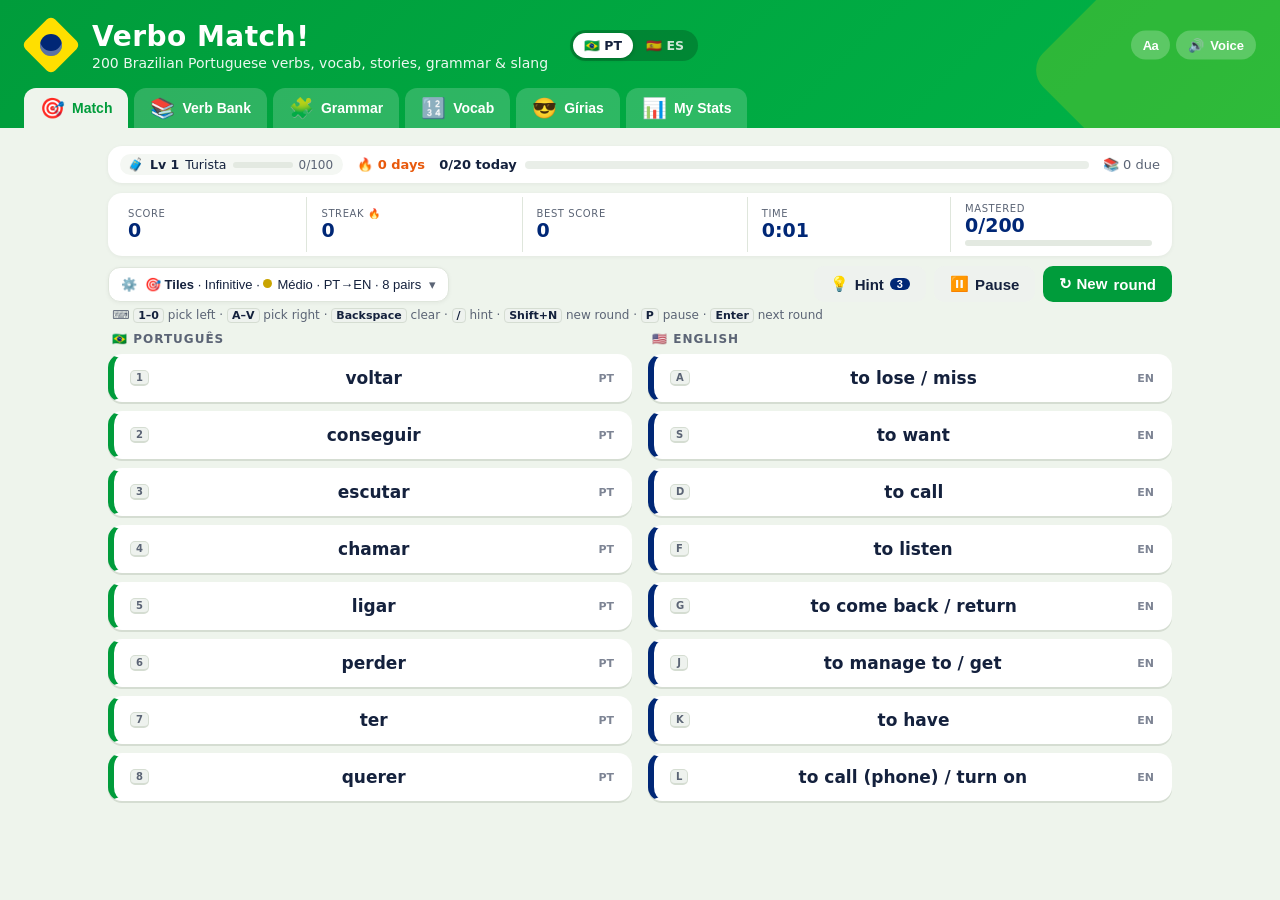
==== commit 8e9c7c84: "Add files via upload" ====
--- a/index.html
+++ b/index.html
@@ -13,3885 +13,10 @@
 <link rel="icon" type="image/png" sizes="192x192" href="icon-192.png">
 <title>Verbo Match!</title>
 <script>try{if(localStorage.getItem("vm_lang")==="es"&&!/[?&]pt/.test(location.search))location.replace("es.html"+location.hash)}catch(e){}</script>
-<style>
-:root{--green:#009c3b;--green2:#00b347;--yellow:#ffdf00;--blue:#002776;--bg:#eef4ec;--card:#fff;--ink:#14213d;--muted:#5b6475;--bad:#e63946;--line:#dfe6dc}
-*{box-sizing:border-box}
-body{margin:0;font-family:"Segoe UI",system-ui,-apple-system,Roboto,Arial,sans-serif;background:var(--bg);color:var(--ink)}
-header{background:linear-gradient(135deg,var(--green),var(--green2));color:#fff;padding:18px 24px 0;position:relative;overflow:hidden}
-header:after{content:"";position:absolute;right:-60px;top:-60px;width:260px;height:260px;background:var(--yellow);opacity:.18;transform:rotate(45deg);border-radius:24px}
-.brand{display:flex;align-items:center;gap:14px;position:relative;z-index:1}
-.logo{width:54px;height:54px;position:relative;flex:none}
-.logo .dia{position:absolute;inset:6px;background:var(--yellow);transform:rotate(45deg);border-radius:6px}
-.logo .orb{position:absolute;left:16px;top:16px;width:22px;height:22px;border-radius:50%;background:var(--blue);box-shadow:inset 0 -5px 0 rgba(255,255,255,.35)}
-h1{margin:0;font-size:28px;letter-spacing:.5px}
-.sub{margin:2px 0 0;opacity:.92;font-size:14px}
-nav{display:flex;gap:6px;margin-top:16px;position:relative;z-index:1;flex-wrap:wrap}
-nav button{border:0;background:rgba(255,255,255,.18);color:#fff;padding:10px 16px;border-radius:12px 12px 0 0;font-weight:600;font-size:14px;cursor:pointer}
-nav button.on{background:var(--bg);color:var(--green)}
-main{max-width:1100px;margin:0 auto;padding:18px}
-.stats{display:grid;grid-template-columns:repeat(auto-fit,minmax(140px,1fr));gap:10px;margin-bottom:14px}
-.stat{background:var(--card);border-radius:14px;padding:10px 14px;box-shadow:0 2px 6px rgba(0,0,0,.06)}
-.stat b{display:block;font-size:22px;color:var(--blue)}
-.stat span{font-size:12px;color:var(--muted);text-transform:uppercase;letter-spacing:.6px}
-.stat.warn b{color:var(--bad)}
-.bar{height:6px;background:#e3e9e1;border-radius:9px;margin-top:6px;overflow:hidden}
-.bar i{display:block;height:100%;background:linear-gradient(90deg,var(--green),var(--yellow));width:0;transition:width .4s}
-.controls{display:flex;flex-wrap:wrap;gap:10px 14px;align-items:center;background:var(--card);padding:10px 14px;border-radius:14px;margin-bottom:10px;box-shadow:0 2px 6px rgba(0,0,0,.06)}
-.controls label{font-size:13px;color:var(--muted);display:flex;align-items:center;gap:6px}
-.ctl-lbl{font-size:11px;font-weight:800;letter-spacing:.8px;text-transform:uppercase;color:var(--muted)}
-select,input[type=search]{padding:7px 10px;border:1px solid var(--line);border-radius:9px;font-size:14px}
-.btn{border:0;border-radius:10px;padding:9px 16px;font-weight:700;cursor:pointer;font-size:14px}
-.btn:disabled{opacity:.45;cursor:not-allowed}
-.btn.go{background:var(--green);color:#fff}.btn.alt{background:var(--yellow);color:var(--blue)}.btn.ghost{background:#eef2ee;color:var(--ink)}
-.btn.sm{padding:5px 10px;font-size:12px}
-.spacer{flex:1}
-.chips{display:flex;gap:6px;flex-wrap:wrap;align-items:center}
-.chip{border:2px solid var(--c);color:var(--c);background:#fff;border-radius:999px;padding:4px 11px;font-size:12px;font-weight:700;cursor:pointer;user-select:none}
-.chip.on{background:var(--c);color:#fff}
-/* difficulty meter */
-.meter{display:flex;align-items:flex-end;gap:4px}
-.lv{border:0;background:#e6ebe4;color:var(--muted);font-weight:800;font-size:12px;cursor:pointer;padding:0 10px;border-radius:8px;display:flex;flex-direction:column;justify-content:flex-end;align-items:center;gap:3px;height:42px;min-width:62px}
-.lv i{display:block;width:100%;border-radius:4px;background:#cfd8cc}
-.lv.fill i{background:var(--c)}
-.lv.on{background:#fff;box-shadow:0 0 0 2px var(--c) inset;color:var(--c)}
-.auto{border:2px solid var(--blue);background:#fff;color:var(--blue);border-radius:10px;padding:7px 10px;font-weight:800;font-size:12px;cursor:pointer}
-.auto.on{background:var(--blue);color:var(--yellow)}
-.lvdesc{font-size:12px;color:var(--muted);flex-basis:100%;margin-top:-2px}
-.seg{display:flex;border:1px solid var(--line);border-radius:10px;overflow:hidden}
-.seg button{border:0;background:#fff;padding:7px 10px;font-size:12px;font-weight:700;cursor:pointer;color:var(--muted)}
-.seg button.on{background:var(--green);color:#fff}
-.toggle{border:2px solid #b5651d;color:#b5651d;background:#fff;border-radius:10px;padding:6px 10px;font-weight:800;font-size:12px;cursor:pointer}
-.toggle.on{background:#b5651d;color:#fff}
-.hcount{background:var(--blue);color:#fff;border-radius:99px;padding:0 7px;font-size:11px;margin-left:4px}
-.board{display:grid;grid-template-columns:1fr 1fr;gap:16px}
-.colhead{font-size:12px;font-weight:800;letter-spacing:1px;text-transform:uppercase;color:var(--muted);margin:0 0 8px 4px}
-.tiles{display:flex;flex-direction:column;gap:9px}
-.tile{background:var(--card);border:2px solid transparent;border-radius:14px;padding:12px 16px;font-size:17px;font-weight:600;cursor:pointer;box-shadow:0 2px 0 #d5ddd2;transition:transform .12s,border-color .12s,background .2s;display:flex;align-items:center;justify-content:space-between;gap:8px}
-.tile:hover{transform:translateY(-2px)}
-.tile[data-lang=pt]{border-left:6px solid var(--green)}.tile[data-lang=en]{border-left:6px solid var(--blue)}
-.tile .fl{font-size:11px;opacity:.55;font-weight:800}
-.tile.sel{border-color:var(--yellow);background:#fffbe0}
-.tile.ok{background:#d9f7e4;border-color:var(--green);cursor:default;opacity:.55;transform:none}
-.tile.ok .fl:after{content:" ✓";color:var(--green);opacity:1}
-.tile.wrong{animation:shake .4s;border-color:var(--bad);background:#ffe3e5}
-.tile.hint{animation:pulse .9s 2}
-@keyframes shake{20%,60%{transform:translateX(-6px)}40%,80%{transform:translateX(6px)}}
-@keyframes pulse{50%{background:#fff3a6;transform:scale(1.03)}}
-.mem{display:grid;gap:10px;grid-template-columns:repeat(var(--cols),1fr)}
-.card{aspect-ratio:4/3;perspective:800px;cursor:pointer}
-.card .in{position:relative;width:100%;height:100%;transition:transform .45s;transform-style:preserve-3d}
-.card.flip .in,.card.ok .in{transform:rotateY(180deg)}
-.face{position:absolute;inset:0;border-radius:14px;backface-visibility:hidden;display:flex;align-items:center;justify-content:center;text-align:center;padding:8px;font-weight:700;font-size:15px}
-.back{background:linear-gradient(135deg,var(--green),var(--green2));color:var(--yellow);font-size:30px;box-shadow:0 3px 0 #007a2e}
-.front{background:#fff;transform:rotateY(180deg);box-shadow:0 3px 0 #d5ddd2;flex-direction:column;gap:4px}
-.front small{font-size:10px;letter-spacing:1px;color:#fff;padding:2px 7px;border-radius:99px}
-.card.ok .front{background:#d9f7e4}
-.bank{background:var(--card);border-radius:14px;overflow:auto;box-shadow:0 2px 6px rgba(0,0,0,.06);max-height:70vh}
-table{border-collapse:collapse;width:100%;font-size:14px}
-th{position:sticky;top:0;background:var(--blue);color:#fff;text-align:left;padding:9px 10px;font-size:12px;white-space:nowrap}
-td{padding:7px 10px;border-bottom:1px solid var(--line);white-space:nowrap}
-tr:nth-child(even) td{background:#f8faf7}
-td.v{font-weight:800;color:var(--green);cursor:pointer;text-decoration:underline dotted}
-td.v:hover{color:var(--blue)}
-.star{color:#e0a800}
-.miss-b{background:var(--bad);color:#fff;border-radius:99px;font-size:11px;padding:1px 7px;margin-left:4px}
-.guide{display:grid;grid-template-columns:repeat(auto-fit,minmax(230px,1fr));gap:10px;margin-bottom:14px}
-.g{background:#fff;border-radius:14px;padding:12px 14px;border-top:5px solid var(--c);box-shadow:0 2px 6px rgba(0,0,0,.06);font-size:13px}
-.g h4{margin:0 0 6px;color:var(--c)}
-.g code{background:#f1f4f0;padding:1px 5px;border-radius:5px}
-.modal{position:fixed;inset:0;background:rgba(0,20,40,.55);display:none;align-items:center;justify-content:center;z-index:20;padding:16px}
-.modal.show{display:flex}
-.box{background:#fff;border-radius:20px;max-width:560px;width:100%;padding:24px;max-height:88vh;overflow:auto;text-align:center}
-.box h2{margin:0;color:var(--green);font-size:30px}
-.sum{display:flex;justify-content:center;gap:20px;margin:14px 0;flex-wrap:wrap}
-.sum div b{display:block;font-size:24px;color:var(--blue)}
-.sum div span{font-size:12px;color:var(--muted)}
-.review{text-align:left;font-size:14px;border-top:1px solid var(--line);margin-top:8px}
-.review div{display:flex;justify-content:space-between;gap:10px;padding:6px 2px;border-bottom:1px solid var(--line)}
-.tag{font-size:11px;color:#fff;border-radius:99px;padding:2px 8px;white-space:nowrap;background:var(--c)}
-canvas#fx{position:fixed;inset:0;pointer-events:none;z-index:30}
-.toast{pointer-events:none;position:fixed;left:50%;bottom:26px;transform:translateX(-50%);background:var(--blue);color:#fff;padding:10px 18px;border-radius:99px;font-weight:700;opacity:0;transition:opacity .3s;z-index:40}
-.toast.show{opacity:1}
-.hidden{display:none!important}
-.pause-ov{position:absolute;inset:-6px;background:rgba(238,244,236,.82);backdrop-filter:blur(9px);-webkit-backdrop-filter:blur(9px);border-radius:16px;display:flex;align-items:flex-start;justify-content:center;z-index:5;text-align:center;padding-top:60px}
-.pause-ov h2{margin:4px 0;color:var(--blue)}.pause-ov p{color:var(--muted);margin:0 0 14px}
-#pauseBtn.on{background:var(--yellow);color:var(--blue)}
-/* verb detail popup */
-.box.wide{max-width:1080px;text-align:left;padding:0;display:flex;flex-direction:column;overflow:hidden}
-.vhead{background:linear-gradient(135deg,var(--green),var(--green2));color:#fff;padding:18px 22px;position:relative}
-.vhead h2{color:#fff;font-size:34px;margin:0;display:flex;align-items:center;gap:12px}
-.vhead .x{position:absolute;right:14px;top:12px;background:rgba(255,255,255,.2);border:0;color:#fff;font-size:18px;width:36px;height:36px;border-radius:50%;cursor:pointer}
-.spk{background:var(--yellow);border:0;border-radius:50%;width:34px;height:34px;cursor:pointer;font-size:16px}
-.vchips{display:flex;gap:8px;flex-wrap:wrap;margin-top:10px}
-.vchips span{background:rgba(255,255,255,.18);padding:4px 10px;border-radius:99px;font-size:13px}
-.vchips b{color:var(--yellow)}
-.vtabs{display:flex;gap:6px;padding:10px 18px 0;background:#f4f7f3;flex-wrap:wrap}
-.vtabs button{border:0;background:#e3e9e1;padding:8px 12px;border-radius:10px 10px 0 0;font-weight:700;font-size:13px;cursor:pointer;color:var(--ink)}
-.vtabs button.on{background:#fff;color:var(--green)}
-.vbody{padding:16px 18px 20px;overflow:auto}
-.vgrid{display:grid;grid-template-columns:repeat(auto-fill,minmax(235px,1fr));gap:12px}
-.vc{border:1px solid var(--line);border-top:5px solid var(--c);border-radius:12px;padding:10px 12px;background:#fff}
-.vc h4{margin:0;font-size:14px;color:var(--c)}
-.vc .en{font-size:12px;color:var(--muted);margin:2px 0 6px;min-height:15px}
-.vc table{font-size:14px}
-.vc td{padding:4px 2px;border-bottom:1px dashed var(--line);white-space:normal;background:#fff!important}
-.vc td.pn{color:var(--muted);font-size:12px;width:42%}
-.vc td.f{font-weight:700;cursor:pointer}.vc td.f:hover{color:var(--green)}
-.vnote{font-size:12px;color:var(--muted);margin-top:12px}
-.vstat{background:#fff7d1;border-radius:10px;padding:8px 12px;font-size:13px;margin-bottom:12px}
-/* stats */
-.st-grid{display:grid;grid-template-columns:repeat(6,1fr);gap:10px;margin-bottom:14px}
-.panel{background:#fff;border-radius:14px;padding:14px 16px;box-shadow:0 2px 6px rgba(0,0,0,.06);margin-bottom:14px}
-.panel h3{margin:0 0 10px;font-size:16px;color:var(--blue);display:flex;align-items:center;gap:8px}
-.two{display:grid;grid-template-columns:1.6fr 1fr;gap:14px}
-.miss td{white-space:normal;vertical-align:middle}
-.mbar{height:8px;border-radius:9px;background:#f1d4d6;overflow:hidden;min-width:70px}.mbar i{display:block;height:100%;background:var(--bad)}
-.tbar{display:flex;align-items:center;gap:8px;margin:8px 0;font-size:13px}.tbar span{width:130px}
-.tbar .tr{flex:1;height:12px;background:#e9eee8;border-radius:9px;overflow:hidden}.tbar .tr i{display:block;height:100%}
-.empty{color:var(--muted);font-size:14px;padding:12px 0}
-.banner{background:var(--yellow);color:var(--blue);font-weight:700;padding:8px 14px;border-radius:10px;margin-bottom:10px}
-@media(max-width:820px){.st-grid{grid-template-columns:repeat(3,1fr)}.two{grid-template-columns:1fr}.tile{font-size:15px;padding:11px}.mem{--cols:3!important}.lv{min-width:52px;padding:0 6px}}
-/* articles & connectors */
-.gt{margin:4px 0}.gt td{white-space:normal}
-.hl{color:var(--green);background:#e4f7eb;border-radius:5px;padding:0 4px}
-.gp{margin:0;font-size:15px;line-height:1.55}.gn{font-size:12px;color:var(--muted)}
-.gl{margin:0;padding-left:18px;font-size:14px;line-height:1.8}
-.ex-grid{display:grid;grid-template-columns:repeat(4,1fr);gap:6px;margin:12px 0 6px}
-.ex-grid div{background:#f4f7f3;border-radius:8px;padding:7px 9px;font-size:13px}
-.rules{display:grid;grid-template-columns:repeat(auto-fill,minmax(240px,1fr));gap:10px}
-.rules div{background:#f8faf7;border-left:4px solid var(--yellow);border-radius:8px;padding:8px 10px;font-size:13px;display:flex;flex-direction:column;gap:3px}
-.q{max-width:760px;margin:0 auto;text-align:center}
-.qtop{display:flex;justify-content:space-between;align-items:center}
-.qs{font-size:28px;font-weight:700;line-height:1.4}
-.blank{display:inline-block;min-width:80px;border-bottom:3px dashed var(--blue);color:var(--blue);padding:0 8px}
-.blank.ok{border-bottom:3px solid var(--green);color:var(--green);background:#e4f7eb;border-radius:6px 6px 0 0}
-.blank.bad{border-bottom:3px solid var(--green);color:var(--green);background:#fff3a6;border-radius:6px 6px 0 0}
-.qen{color:var(--muted);margin:8px 0 22px;font-style:italic}
-.qopts{display:grid;grid-template-columns:repeat(2,1fr);gap:10px;max-width:520px;margin:0 auto}
-.qo{border:2px solid var(--line);background:#fff;border-radius:14px;padding:14px;font-size:20px;font-weight:800;cursor:pointer;position:relative;color:var(--ink);box-shadow:0 2px 0 #d5ddd2}
-.qo small{position:absolute;left:10px;top:6px;font-size:11px;color:var(--muted)}
-.qo:hover:not(:disabled){border-color:var(--yellow);transform:translateY(-2px)}
-.qo.right{background:#d9f7e4;border-color:var(--green);color:var(--green)}
-.qo.wrong{background:#ffe3e5;border-color:var(--bad);color:var(--bad);animation:shake .4s}
-.qo:disabled{cursor:default}
-.qfb{min-height:90px;margin-top:16px}
-.fb-ok{color:var(--green);font-weight:800;font-size:18px}.fb-bad{color:var(--bad);font-weight:800;font-size:18px}
-.fb-why{margin:6px 0 12px;font-size:14px}
-@media(max-width:820px){.ex-grid{grid-template-columns:repeat(2,1fr)}.qs{font-size:22px}}
-/* slang */
-.slang-hero{background:linear-gradient(135deg,#002776,#3a86ff);color:#fff;border-radius:16px;padding:16px 20px;display:flex;justify-content:space-between;align-items:center;gap:16px;flex-wrap:wrap;margin-bottom:12px}
-.slang-hero h2{margin:0;font-size:24px}.slang-hero p{margin:4px 0 0;opacity:.9;font-size:14px}
-.sh-stats{display:flex;gap:16px;align-items:center}.sh-stats div{text-align:center}.sh-stats b{display:block;font-size:22px;color:var(--yellow)}.sh-stats span{font-size:11px;opacity:.85;text-transform:uppercase}
-td.sx{white-space:normal;min-width:240px;font-size:13px}
-.spk2{border:0;background:#eef2ee;border-radius:50%;width:26px;height:26px;cursor:pointer;margin-right:6px;font-size:12px}
-tr.learned td{opacity:.55}
-.sl-ex{display:flex;gap:14px;align-items:center;background:#f4f7f3;border-radius:14px;padding:16px}
-.sl-pt{font-size:22px;font-weight:700}.sl-en{color:var(--muted);font-style:italic;margin-top:4px}
-.sl-rel{display:grid;grid-template-columns:repeat(auto-fill,minmax(170px,1fr));gap:8px}
-.sl-rel button{border:1px solid var(--line);background:#fff;border-radius:10px;padding:8px 10px;text-align:left;cursor:pointer;display:flex;flex-direction:column;gap:2px}
-.sl-rel button:hover{border-color:var(--green)}.sl-rel span{font-size:12px;color:var(--muted)}
-/* ===== iPhone / small-screen app layout ===== */
-html{-webkit-text-size-adjust:100%}
-body{-webkit-tap-highlight-color:transparent;overscroll-behavior-y:none}
-button,.tile,.chip,.card,.qo,td.v{touch-action:manipulation}
-header{padding-top:calc(18px + env(safe-area-inset-top))}
-.tbl-wrap{overflow-x:auto;-webkit-overflow-scrolling:touch}
-@media(max-width:700px){
-  header{padding:calc(10px + env(safe-area-inset-top)) 14px 10px}
-  h1{font-size:22px}.sub{display:none}.logo{width:40px;height:40px}.logo .orb{left:11px;top:11px;width:18px;height:18px}
-  main{padding:10px 10px calc(84px + env(safe-area-inset-bottom))}
-  nav{position:fixed;left:0;right:0;bottom:0;margin:0;z-index:15;background:#fff;border-top:1px solid var(--line);
-      flex-wrap:nowrap;overflow-x:auto;gap:0;padding:4px 4px calc(4px + env(safe-area-inset-bottom));box-shadow:0 -4px 14px rgba(0,0,0,.08);scrollbar-width:none}
-  nav::-webkit-scrollbar{display:none}
-  nav button{flex:1 1 0;min-width:0;background:none;color:var(--muted);border-radius:10px;padding:6px 6px;font-size:10px;line-height:1.15;display:flex;flex-direction:column;align-items:center;gap:2px;white-space:nowrap}
-  nav button .ic{font-size:20px}
-  nav button.on{background:#e4f7eb;color:var(--green)}
-  .stats{grid-template-columns:repeat(3,1fr);gap:6px}.stat{padding:7px 9px}.stat b{font-size:17px}.stat span{font-size:9px}
-  .controls{padding:8px 10px;gap:8px}
-  .lv{min-width:0;flex:1;padding:0 4px;font-size:11px}.meter{flex:1 1 100%}
-  .seg button{padding:7px 8px}
-  .board{gap:8px}.tile{font-size:14px;padding:10px 9px;border-radius:11px;min-height:46px}
-  .tile .fl{display:none}
-  .mem{--cols:3!important;gap:7px}.face{font-size:13px}
-  .st-grid{grid-template-columns:repeat(3,1fr)}
-  .two{grid-template-columns:1fr!important}
-  .qs{font-size:21px}.qo{font-size:18px;padding:13px}
-  .toast{bottom:calc(84px + env(safe-area-inset-bottom));max-width:90vw;text-align:center}
-  .modal{padding:0;align-items:flex-end}
-  .box{border-radius:20px 20px 0 0;max-height:92vh;padding-bottom:calc(24px + env(safe-area-inset-bottom))}
-  .box.wide{max-height:94vh!important}
-  .vhead h2{font-size:26px}.vgrid{grid-template-columns:1fr}
-  .slang-hero{padding:12px 14px}.slang-hero h2{font-size:19px}.slang-hero p{font-size:12px}
-  .bank{max-height:none}
-  #bankView table thead,#slangView table thead{display:none}
-  #bankView tbody tr,#slangView tbody tr{display:grid;grid-template-columns:1fr 1fr;gap:2px 10px;padding:10px 12px;border-bottom:1px solid var(--line)}
-  #bankView tbody td,#slangView tbody td{border:0;padding:1px 0;background:none!important;white-space:normal;font-size:13px}
-  #bankView td:nth-child(1),#slangView td:nth-child(1){display:none}
-  #bankView td.v,#slangView td.v{grid-column:1/-1;font-size:18px}
-  #bankView td:nth-child(3),#slangView td:nth-child(3){grid-column:1/-1;color:var(--muted)}
-  #bankView td:nth-child(n+4)::before{content:attr(data-l);display:block;font-size:9px;font-weight:800;color:var(--muted);text-transform:uppercase;letter-spacing:.5px}
-  #slangView td.sx{grid-column:1/-1;min-width:0}
-  #slangView td:nth-child(7){position:absolute;right:14px}
-  #slangView tbody tr{position:relative}
-  .miss td{font-size:12px;padding:5px 4px}
-  .panel{overflow-x:auto;-webkit-overflow-scrolling:touch}
-  .gt th,.gt td{white-space:normal;font-size:12px;padding:6px 5px}
-  .gt th{position:static}
-  .ex-grid{grid-template-columns:1fr 1fr}
-}
-html,body{max-width:100%;overflow-x:hidden}
-.install-tip{position:fixed;left:10px;right:10px;bottom:calc(80px + env(safe-area-inset-bottom));z-index:16;background:var(--blue);color:#fff;border-radius:14px;padding:12px 40px 12px 14px;font-size:13px;box-shadow:0 8px 24px rgba(0,0,0,.25)}
-.install-tip b{color:var(--yellow)}.install-tip button{position:absolute;right:8px;top:8px;border:0;background:rgba(255,255,255,.2);color:#fff;border-radius:50%;width:26px;height:26px}
-/* ===== v8: calmer layout ===== */
-.stats{display:flex;gap:0;background:var(--card);border-radius:14px;box-shadow:0 1px 4px rgba(0,0,0,.05);padding:4px 6px;margin-bottom:10px;overflow-x:auto;scrollbar-width:none}
-.stats::-webkit-scrollbar{display:none}
-.stats .stat{background:none;box-shadow:none;border-radius:0;padding:6px 14px;flex:1 0 auto;border-right:1px solid var(--line);display:flex;flex-direction:column;justify-content:center}
-.stats .stat:last-child{border-right:0}
-.stats .stat b{font-size:19px}.stats .stat span{font-size:10px}
-.stats .stat .bar{margin-top:4px;min-width:60px}
-.actionbar{display:flex;align-items:center;gap:8px;margin-bottom:10px}
-.sumbtn{display:flex;align-items:center;gap:8px;border:1px solid var(--line);background:var(--card);border-radius:12px;padding:9px 12px;font-size:13px;color:var(--ink);cursor:pointer;min-width:0;text-align:left;box-shadow:0 1px 4px rgba(0,0,0,.05)}
-.sumbtn .chev{transition:transform .2s;color:var(--muted)}
-.sumbtn[aria-expanded=true]{border-color:var(--green)}
-.sumbtn[aria-expanded=true] .chev{transform:rotate(180deg)}
-.lvdot{display:inline-block;width:9px;height:9px;border-radius:50%;margin-right:5px;vertical-align:1px}
-#setSummary{white-space:nowrap;overflow:hidden;text-overflow:ellipsis;min-width:0}
-.ab{display:flex;align-items:center;gap:2px}
-.setpanel{background:var(--card);border-radius:14px;padding:12px 14px;margin:0 0 12px;box-shadow:0 1px 4px rgba(0,0,0,.05);display:none;flex-direction:column;gap:10px}
-.setpanel.open{display:flex;animation:fold .18s ease-out}
-@keyframes fold{from{opacity:0;transform:translateY(-4px)}to{opacity:1;transform:none}}
-.sp-row{display:flex;flex-wrap:wrap;align-items:center;gap:8px 12px}
-.sp-row label{font-size:13px;color:var(--muted);display:flex;align-items:center;gap:6px}
-.setpanel .lvdesc{margin:-4px 0 0}
-#conjCtrls{display:flex;flex-direction:column;gap:10px;border-top:1px dashed var(--line);padding-top:10px}
-.fold{background:var(--card);border-radius:14px;margin-bottom:10px;box-shadow:0 1px 4px rgba(0,0,0,.05)}
-.fold summary{padding:11px 14px;font-weight:700;font-size:14px;cursor:pointer;list-style:none;display:flex;justify-content:space-between}
-.fold summary::-webkit-details-marker{display:none}
-.fold summary:after{content:"▾";color:var(--muted);transition:transform .2s}
-.fold[open] summary:after{transform:rotate(180deg)}
-.fold .guide{padding:0 12px 12px;margin:0}
-.fold .g{box-shadow:none;background:#f8faf7}
-.fbtn{border:1px solid var(--line);background:#fff;border-radius:10px;padding:8px 12px;font-weight:700;font-size:13px;cursor:pointer;color:var(--ink);white-space:nowrap}
-.fbtn.on{border-color:var(--green);color:var(--green)}
-.fbtn b{background:var(--green);color:#fff;border-radius:99px;padding:0 6px;font-size:11px}
-.fpanel{flex-basis:100%;display:flex;flex-direction:column;gap:8px;padding-top:4px;border-top:1px dashed var(--line)}
-.foot{font-size:12px;color:var(--muted);margin:8px 2px}
-.slang-hero{padding:12px 18px}.slang-hero h2{font-size:21px}
-.controls,.panel,.bank{box-shadow:0 1px 4px rgba(0,0,0,.05)}
-/* ===== v8: pop-ups that scroll properly ===== */
-body.locked{position:fixed;left:0;right:0;overflow:hidden}
-.modal{overscroll-behavior:contain}
-.box{overscroll-behavior:contain;-webkit-overflow-scrolling:touch}
-.box.wide{max-height:min(92vh,92dvh);display:flex;flex-direction:column;overflow:hidden}
-.vhead,.vtabs{flex:none}
-.vbody{flex:1 1 auto;min-height:0;overflow-y:auto;overscroll-behavior:contain;-webkit-overflow-scrolling:touch}
-.vtabs{flex-wrap:nowrap;overflow-x:auto;scrollbar-width:none;-webkit-overflow-scrolling:touch}
-.vtabs::-webkit-scrollbar{display:none}
-.vtabs button{flex:none;white-space:nowrap}
-.vtabs:empty{display:none}
-.vhead h2{padding-right:44px}
-@media(max-width:700px){
-  .stats{padding:2px 4px}.stats .stat{padding:5px 10px}.stats .stat b{font-size:16px}.stats .stat span{font-size:9px}
-  .stats .stat .bar{display:none}
-  .actionbar{gap:6px}.actionbar .spacer{display:none}
-  .sumbtn{flex:1 1 auto;padding:9px 10px;font-size:12px}
-  .ab{padding:9px 11px;flex:none}.ab-l{display:none}
-  .ab-l2{display:none}
-  .setpanel{padding:10px}
-  .meter{flex:1 1 100%}
-  .modal{padding:0;align-items:flex-end}
-  .box{border-radius:20px 20px 0 0;max-height:92dvh;padding-bottom:calc(24px + env(safe-area-inset-bottom))}
-  .box.wide{height:94dvh;max-height:94dvh!important;padding-bottom:0;border-radius:18px 18px 0 0}
-  .vhead{padding:14px 16px 12px}
-  .vhead h2{font-size:24px;gap:10px}
-  .vhead .x{top:10px;right:10px;width:34px;height:34px}
-  .spk{width:30px;height:30px;font-size:14px}
-  #vMean{font-size:14px}
-  .vchips{flex-wrap:nowrap;overflow-x:auto;scrollbar-width:none;margin-top:8px;gap:6px}
-  .vchips::-webkit-scrollbar{display:none}
-  .vchips span{flex:none;font-size:12px;white-space:nowrap}
-  .vtabs{padding:8px 12px 0;gap:4px}
-  .vtabs button{padding:7px 11px;font-size:12px}
-  .vbody{padding:12px 12px calc(20px + env(safe-area-inset-bottom))}
-  .vgrid{grid-template-columns:1fr;gap:10px}
-  .vc td{font-size:14px;padding:5px 2px}
-  .vc td.pn{width:46%}
-  .sl-ex{padding:12px}.sl-pt{font-size:19px}
-  .sl-rel{grid-template-columns:1fr 1fr}
-  .slang-hero{padding:10px 14px;gap:8px}.slang-hero p{display:none}
-  .sh-stats{gap:12px}.sh-stats b{font-size:18px}
-  #sRand{padding:7px 10px;font-size:12px}
-}
-@media(max-height:520px) and (orientation:landscape){
-  .modal{padding:0;align-items:stretch}
-  .box{max-height:100dvh;border-radius:0}
-  .box.wide{max-width:none;height:100dvh;max-height:100dvh!important;border-radius:0;padding-left:env(safe-area-inset-left);padding-right:env(safe-area-inset-right)}
-  .vhead{padding:8px 56px 8px 16px;display:flex;align-items:center;gap:14px;flex-wrap:nowrap}
-  .vhead h2{font-size:22px;flex:none;padding-right:0}
-  #vMean{font-size:13px;flex:none;max-width:30%;white-space:nowrap;overflow:hidden;text-overflow:ellipsis}
-  .vchips{margin:0;flex-wrap:nowrap;overflow-x:auto;scrollbar-width:none;min-width:0}
-  .vchips::-webkit-scrollbar{display:none}
-  .vchips span{flex:none;white-space:nowrap;font-size:12px}
-  .vhead .x{top:50%;transform:translateY(-50%)}
-  .vtabs{padding:6px 12px 0}
-  .vbody{padding:10px 14px calc(14px + env(safe-area-inset-bottom))}
-  .vgrid{grid-template-columns:repeat(auto-fill,minmax(250px,1fr))!important}
-  .sl-rel{grid-template-columns:repeat(3,1fr)}
-}
-/* ===== v9: bigger nav icons ===== */
-nav button{display:flex;align-items:center;gap:7px}
-nav button .ic{font-size:20px;line-height:1}
-.ab{font-size:15px}
-@media(max-width:700px){
-  nav button{font-size:11px;padding:7px 2px 5px;gap:3px}
-  nav button .ic{font-size:27px}
-  main{padding-bottom:calc(96px + env(safe-area-inset-bottom))}
-}
-/* ===== v9: vocab ===== */
-.seg.full{display:flex;width:100%}
-.seg.full button{flex:1;padding:9px 6px;font-size:13px}
-.vx-sec .vx-in{padding:0 12px 12px}
-.vx-sec summary .gn{margin-left:auto;margin-right:8px;font-weight:600}
-.vx-grid{display:grid;grid-template-columns:repeat(auto-fill,minmax(170px,1fr));gap:8px}
-.vx-it{text-align:left;border:1px solid var(--line);background:#fff;border-radius:12px;padding:9px 11px;cursor:pointer;display:flex;flex-direction:column;gap:2px;font:inherit;color:var(--ink)}
-.vx-it b{font-size:15px}.vx-it span{font-size:12px;color:var(--muted)}.vx-it i{font-size:11px;color:#8a6d00;font-style:normal;margin-top:2px}
-.vx-it:hover{border-color:var(--green)}.vx-it.playing{border-color:var(--green);background:#e4f7eb}
-.vx-grid.abc{grid-template-columns:repeat(auto-fill,minmax(66px,1fr))}
-.vx-it.abc{align-items:center;text-align:center;padding:8px 4px}.vx-it.abc b{font-size:26px;color:var(--green)}
-.vx-tool{display:flex;gap:10px;align-items:center;background:#f4f7f3;border-radius:12px;padding:10px 12px;margin-bottom:10px;flex-wrap:wrap}
-.vx-tool input{width:160px;padding:8px 10px;border:1px solid var(--line);border-radius:9px;font-size:16px}
-.vx-out{flex:1;font-weight:700;color:var(--green);font-size:16px;min-width:160px}
-.vx-tip{font-size:12px;color:var(--muted);margin:0 0 10px}
-/* ===== v9: body diagram ===== */
-.body-wrap{display:grid;grid-template-columns:minmax(0,1fr) 290px;gap:12px;align-items:start}
-.body-stage{background:#fff;border-radius:14px;padding:10px 12px 12px;box-shadow:0 1px 4px rgba(0,0,0,.05)}
-.body-top{display:flex;gap:8px;flex-wrap:wrap;align-items:center}
-.body-svg{display:block;width:100%;height:auto;max-height:68vh;margin:4px auto 0;touch-action:manipulation;user-select:none;-webkit-user-select:none}
-.bprompt{background:#f4f7f3;border-radius:12px;padding:10px 12px;margin:8px 0 0;display:flex;align-items:center;gap:10px;justify-content:space-between;flex-wrap:wrap;font-size:15px}
-.bprompt b{color:var(--blue);font-size:20px}
-.bprompt.ok{background:#d9f7e4}.bprompt.bad{background:#ffe3e5}
-.pinfo{display:flex;align-items:center;gap:12px;background:#f4f7f3;border-radius:12px;padding:10px 12px;margin-top:8px;min-height:56px}
-.pinfo .big{font-size:22px;font-weight:800;color:var(--green)}
-.pinfo .sm{font-size:13px;color:var(--muted)}
-.plist{background:#fff;border-radius:14px;padding:8px;display:flex;flex-direction:column;gap:2px;max-height:74vh;overflow:auto;box-shadow:0 1px 4px rgba(0,0,0,.05)}
-.plist h4{margin:4px 8px 6px;font-size:12px;letter-spacing:.8px;text-transform:uppercase;color:var(--muted)}
-.pi{display:flex;align-items:center;gap:8px;border:0;background:none;border-radius:9px;padding:7px 8px;cursor:pointer;text-align:left;font:inherit;font-size:14px;color:var(--ink)}
-.pi:hover,.pi.on{background:#e4f7eb}
-.pi .num{width:20px;height:20px;border-radius:50%;background:var(--blue);color:#fff;font-size:10px;font-weight:800;display:inline-flex;align-items:center;justify-content:center;flex:none}
-.pi .num.nb{background:#cfd8cc}
-.pi b{flex:1}.pi span.en{color:var(--muted);font-size:12px}
-.bp{fill:#f2c9a5;stroke:#c48f6c;stroke-width:1.2;cursor:pointer;transition:fill .15s}
-.bp.zone{stroke:rgba(150,100,70,.35);stroke-dasharray:3 3}
-.bp.joint{fill:#e8b893}
-.bp.hair{fill:#4a3426;stroke:#2e2018}
-.bp.brow{fill:#4a3426;stroke:none}
-.bp.white{fill:#fff}.bp.iris{fill:#3a7a4a;stroke:none}.bp.pupil{fill:#111;stroke:none}
-.bp.lip{fill:#d9776f;stroke:#b25a53}.bp.mouth{fill:#6b1f2b;stroke:none}.bp.teeth{fill:#fff;stroke:#ddd}
-.bp.cheek{fill:#f3a596;opacity:.75;stroke:none}.bp.nose{fill:#e8b893}
-.bp.shorts{fill:#1f8f4e;stroke:#156b39}.bp.band{fill:#157a42;stroke:#0f5c31}
-.bp:hover{filter:brightness(1.06)}
-.bp.hi{fill:#ffdf00!important;stroke:#002776!important;stroke-width:2.5!important;opacity:1!important}
-.bp.ok{fill:#5cd68a!important;stroke:#0b7a3b!important;opacity:1!important}
-.bp.bad{fill:#ff8a94!important;stroke:#b0222f!important;opacity:1!important}
-.deco,.badge{pointer-events:none}
-.badge circle{fill:#002776;stroke:#fff;stroke-width:1.5}
-.badge text{fill:#fff;font:800 10px system-ui,sans-serif;text-anchor:middle;dominant-baseline:central}
-/* ===== v10: time picker + vocab categories ===== */
-.vx-tool input.clkin{width:auto;font-size:26px;font-weight:800;color:var(--blue);padding:4px 10px;font-variant-numeric:tabular-nums;background:#fff}
-.clk-en{font-size:12px;color:var(--muted);font-weight:600}
-#vcatCtrls{display:flex;flex-direction:column;gap:10px;border-top:1px dashed var(--line);padding-top:10px}
-@media(max-width:700px){
-  .body-wrap{grid-template-columns:1fr}
-  .body-svg{max-height:52vh}
-  .plist{max-height:none;display:grid;grid-template-columns:1fr 1fr}
-  .plist h4{grid-column:1/-1}
-  .pi{font-size:13px;padding:6px}.pi span.en{display:none}
-  .vx-grid{grid-template-columns:1fr 1fr}
-  .vx-grid.abc{grid-template-columns:repeat(5,1fr)}
-}
-/* ===== v11 ===== */
-.vc td.pn{width:36%}
-.vc td.pe{text-align:right;color:var(--muted);font-size:12px;font-style:italic;white-space:nowrap;padding-left:6px;width:1%}
-html{min-height:calc(100% + env(safe-area-inset-top))}
-body{min-height:100%}
-@media(max-width:700px){
-  .vc td.pn{width:34%}
-  #bankView tbody tr{align-items:baseline;row-gap:3px}
-  #bankView td.v{grid-column:1;font-size:18px;padding-bottom:4px}
-  #bankView td:nth-child(3){grid-column:2;font-size:14.5px;line-height:1.3;color:#3d4656;padding-bottom:4px}
-  nav{bottom:0!important;top:auto!important;transform:translateZ(0)}
-  .modal{padding:calc(env(safe-area-inset-top) + 14px) 0 0;align-items:flex-end}
-  .box{max-height:100%}
-  .box.wide{height:100%!important;max-height:100%!important}
-  .vhead{padding-top:16px}
-  .vhead .x{top:12px;right:12px;width:38px;height:38px;font-size:18px;background:rgba(255,255,255,.28)}
-}
-@media(max-height:520px) and (orientation:landscape){
-  .modal{padding:env(safe-area-inset-top) 0 0}
-}
-/* ===== v12: speech button + sheet ===== */
-.hdr-spk{position:absolute;right:0;top:50%;transform:translateY(-50%);z-index:2;border:0;background:rgba(255,255,255,.22);color:#fff;border-radius:999px;padding:7px 12px;font-weight:800;font-size:13px;cursor:pointer;display:flex;align-items:center;gap:6px}
-.hdr-spk.slow:after{content:"🐢";font-size:13px}
-.sp-box{text-align:left;max-width:460px}
-.sp-box h2{font-size:22px;color:var(--blue);margin:0 0 4px}
-.sp-box .seg{flex-wrap:wrap}
-.sp-box select{width:100%;font-size:15px;padding:9px 10px}
-.sp-row2{margin:14px 0 6px;font-size:11px;font-weight:800;letter-spacing:.8px;text-transform:uppercase;color:var(--muted)}
-.sp-tip{background:#fff7d1;border-radius:10px;padding:9px 11px;font-size:12.5px;line-height:1.45;margin-top:12px}
-/* ===== v12: stories ===== */
-.st-group h3{margin:14px 2px 8px;font-size:16px}
-.st-grid{display:grid;grid-template-columns:repeat(auto-fill,minmax(230px,1fr));gap:10px}
-.st-card{display:flex;align-items:center;gap:12px;text-align:left;border:1px solid var(--line);border-left:5px solid var(--c);background:#fff;border-radius:14px;padding:12px;cursor:pointer;font:inherit;color:var(--ink);position:relative;box-shadow:0 1px 4px rgba(0,0,0,.05)}
-.st-card:hover{border-color:var(--c)}
-.st-ic{font-size:28px}
-.st-tx{display:flex;flex-direction:column;gap:2px;flex:1;min-width:0}.st-tx b{font-size:15px}.st-tx span{font-size:12px;color:var(--muted)}
-.st-meta{position:absolute;right:10px;bottom:6px;font-size:10.5px;color:var(--muted)}
-.st-done{color:var(--green)}
-.st-view{padding:16px 18px}
-.st-top{display:flex;justify-content:space-between;align-items:center}
-.st-title{margin:10px 0 0;font-size:26px;color:var(--blue)}
-.st-sub{color:var(--muted);font-style:italic;margin:2px 0 12px}
-.st-ctrls{display:flex;flex-wrap:wrap;gap:8px 12px;align-items:center;padding:10px 0;border-top:1px dashed var(--line);border-bottom:1px dashed var(--line);margin-bottom:8px}
-.st-entg{font-size:13px;color:var(--muted);display:flex;align-items:center;gap:6px}
-.sline{display:flex;gap:10px;align-items:flex-start;padding:9px 8px;border-radius:12px;transition:background .2s}
-.sline.on{background:#fff7d1}
-.st-ls{flex:none;margin-top:3px}
-.st-txt{flex:1;min-width:0}
-.st-pt{font-size:18px;line-height:1.6;cursor:pointer}
-.st-en{display:none;color:var(--muted);font-style:italic;font-size:14px;margin-top:2px}
-.show-en .st-en,.sline.en-on .st-en{display:block}
-.gw{color:var(--green);font-weight:700;border-bottom:2px dotted var(--green);cursor:pointer;border-radius:3px}
-.gw.sel{background:#e4f7eb}
-.gpop{background:var(--blue);color:#fff;border-radius:10px;padding:7px 10px;font-size:13.5px;margin-top:6px;display:inline-block}
-.gpop a{color:var(--yellow);font-weight:700}
-.st-quiz h3{margin-bottom:6px}
-.sq{padding:10px 0;border-bottom:1px solid var(--line)}
-.sq-q{font-size:15px}.sq-q .spk2{margin-left:4px}
-.sq-opts{display:flex;flex-wrap:wrap;gap:8px;margin-top:8px}
-.sq-o{border:2px solid var(--line);background:#fff;border-radius:12px;padding:9px 13px;font:inherit;font-size:14.5px;font-weight:700;cursor:pointer;color:var(--ink)}
-.sq-o:hover:not(:disabled){border-color:var(--yellow)}
-.sq-o.right{background:#d9f7e4;border-color:var(--green);color:var(--green)}
-.sq-o.wrong{background:#ffe3e5;border-color:var(--bad);color:var(--bad)}
-.sq-o:disabled{cursor:default}
-.st-res{margin-top:12px;background:#f4f7f3;border-radius:12px;padding:12px;display:flex;flex-wrap:wrap;gap:10px;align-items:center}
-.st-res.ok{background:#d9f7e4}
-.st-nav{display:flex;justify-content:space-between;gap:10px;margin:4px 0 18px}
-.st-nav .btn{max-width:48%;white-space:nowrap;overflow:hidden;text-overflow:ellipsis}
-@media(max-width:700px){
-  .hdr-spk{padding:7px 10px}
-  .hdr-spk .lb2{display:none}
-  .st-grid{grid-template-columns:1fr}
-  .st-title{font-size:22px}
-  .st-pt{font-size:17px}
-  .st-view{padding:12px}
-  .sq-o{flex:1 1 100%;text-align:left}
-}
-
-/* ===== v13: language switch ===== */
-.lang-sw{display:flex;background:rgba(0,0,0,.2);border-radius:999px;padding:3px;gap:2px;margin-left:8px;position:relative;z-index:2;flex:none;align-self:center}
-.lang-sw button{border:0;background:none;color:#fff;font-weight:800;font-size:12.5px;padding:5px 11px;border-radius:999px;cursor:pointer;opacity:.8;font-family:inherit;white-space:nowrap}
-.lang-sw button.on{background:#fff;color:var(--ink);opacity:1;box-shadow:0 1px 4px rgba(0,0,0,.2)}
-.lang-sw button:not(.on):hover{opacity:1;background:rgba(255,255,255,.15)}
-h1{white-space:nowrap}
-@media(max-width:700px){h1{font-size:20px}.lang-sw{margin-left:6px}.lang-sw button{padding:4px 8px;font-size:12px}.lang-sw .lt{display:none}.brand{padding-right:52px}}
-/* ===== v14: desktop mouse-wheel fix (body was trapping wheel scroll) ===== */
-html,body{overflow-x:hidden;overflow-x:clip}
-body{overscroll-behavior-y:auto}
-html{overscroll-behavior-y:none}
-@media(min-width:701px){
-  #bankView .bank,#slangView .bank{max-height:none;overflow-x:auto;overflow-y:hidden}
-  .plist{max-height:none;overflow:visible}
-}
-/* ===== v14: A–Z verb bank + search ===== */
-.sortsel{padding:7px 10px;border:1px solid var(--line);border-radius:9px;font-size:13px;background:#fff;color:var(--ink)}
-#bankBody tr.lt-row td{background:#eef4ec!important;color:var(--green);font-weight:900;font-size:13px;letter-spacing:1px;padding:5px 12px;border-bottom:1px solid var(--line)}
-html[data-lang=es] #bankBody tr.lt-row td{color:#c60b1e;background:#fdf1ef!important}
-.vx-search{margin-bottom:10px}
-.vx-search input{flex:1;min-width:160px;font-size:15px}
-.vx-res-h{margin:4px 2px 8px;font-size:12px;color:var(--muted)}
-.bsearch{width:100%;padding:8px 10px;border:1px solid var(--line);border-radius:9px;font-size:14px;margin:0 0 6px}
-.pi .vtag{font-size:10px;color:#fff;background:var(--blue);border-radius:99px;padding:1px 6px;flex:none}
-.empty-s{color:var(--muted);font-size:13px;padding:8px}
-@media(max-width:700px){
-  #bankView tbody tr.lt-row{display:block;padding:0;border:0}
-  #bankView tbody tr.lt-row td{display:block!important;grid-column:auto;font-size:13px;padding:6px 12px}
-  .plist .bsearch,.plist .empty-s{grid-column:1/-1}
-  .vx-search input,.bsearch{font-size:16px}
-}
-/* ===== v14: phone sideways / short screens: compact header ===== */
-@media(max-height:500px) and (min-width:701px){
-  header{padding:calc(6px + env(safe-area-inset-top)) max(16px,env(safe-area-inset-right)) 0 max(16px,env(safe-area-inset-left))}
-  .sub{display:none} h1{font-size:20px}
-  .logo{width:34px;height:34px}.logo .orb{left:10px;top:10px;width:14px;height:14px}
-  nav{margin-top:6px} nav button{padding:6px 12px;font-size:13px} nav button .ic{font-size:16px}
-  main{padding:10px max(14px,env(safe-area-inset-right)) 10px max(14px,env(safe-area-inset-left))}
-  .stats{margin-bottom:6px}.stats .stat{padding:3px 12px}.stats .stat b{font-size:16px}
-  .actionbar{margin-bottom:6px}
-  .modal{padding:6px}.box{max-height:96vh;padding:16px}
-}
-/* ===== v15: type-the-answer ===== */
-.ty-card{max-width:680px;margin:0 auto;background:var(--card);border-radius:16px;padding:18px 18px 16px;box-shadow:0 1px 4px rgba(0,0,0,.06);text-align:center}
-.ty-top{display:flex;justify-content:space-between;align-items:center;gap:8px;font-size:12px;color:var(--muted)}
-.ty-prompt{font-size:26px;font-weight:800;color:var(--blue);margin:14px 0 4px;line-height:1.3}
-.ty-sub{font-size:13px;color:var(--muted);margin-bottom:14px}
-.ty-row{display:flex;gap:8px;max-width:520px;margin:0 auto}
-.ty-in{flex:1;min-width:0;font-size:20px;padding:12px 14px;border:2px solid var(--line);border-radius:12px;font-family:inherit;color:var(--ink);background:#fff}
-.ty-in:focus{outline:none;border-color:var(--green)}
-.ty-in.ok{border-color:var(--green);background:#e4f7eb}.ty-in.bad{border-color:var(--bad);background:#ffe3e5}
-.acc-keys{display:flex;flex-wrap:wrap;gap:5px;justify-content:center;margin:10px auto 0;max-width:520px}
-.acc-keys button{border:1px solid var(--line);background:#f4f7f3;border-radius:8px;min-width:34px;padding:6px 8px;font-size:15px;font-weight:700;cursor:pointer;color:var(--ink);font-family:inherit}
-.acc-keys button:hover{border-color:var(--green)}
-.ty-acts{display:flex;gap:8px;justify-content:center;margin-top:12px;flex-wrap:wrap}
-.ty-fb{min-height:64px;margin-top:12px;font-size:15px}
-.ty-fb .ans{font-size:22px;font-weight:800;color:var(--green)}
-.ty-fb .note{font-size:13px;color:#8a6d00;background:#fff7d1;border-radius:8px;padding:5px 9px;display:inline-block;margin-top:6px}
-.ty-dots{display:flex;gap:4px;justify-content:center;margin-top:12px;flex-wrap:wrap}
-.ty-dots i{width:10px;height:10px;border-radius:50%;background:#dfe6dc}
-.ty-dots i.ok{background:var(--green)}.ty-dots i.bad{background:var(--bad)}.ty-dots i.cur{background:var(--yellow);box-shadow:0 0 0 2px var(--blue)}
-.tmarks{display:none}
-.qtype{max-width:520px;margin:0 auto}
-/* ===== v15: daily goal + review ===== */
-.daily{display:flex;align-items:center;gap:10px 14px;background:var(--card);border-radius:14px;padding:8px 12px;margin-bottom:10px;box-shadow:0 1px 4px rgba(0,0,0,.05);flex-wrap:wrap;font-size:13px}
-.daily .fire{font-weight:800;color:#e8590c;white-space:nowrap}
-.daily .goal{display:flex;align-items:center;gap:8px;flex:1;min-width:150px}
-.daily .gbar{flex:1;height:8px;background:#e9eee8;border-radius:9px;overflow:hidden;min-width:60px}
-.daily .gbar i{display:block;height:100%;background:linear-gradient(90deg,var(--green),var(--yellow))}
-.daily .gnum{font-weight:800;white-space:nowrap}
-.daily .done{color:var(--green)}
-.daily .due{white-space:nowrap;color:var(--muted)}
-.cal{display:flex;gap:4px;align-items:flex-end;height:54px;margin:8px 0 2px}
-.cal div{flex:1;background:#e9eee8;border-radius:4px 4px 0 0;position:relative;min-height:3px}
-.cal div.met{background:var(--green)}.cal div.part{background:var(--yellow)}
-.cal-l{display:flex;gap:4px;font-size:9px;color:var(--muted)}.cal-l span{flex:1;text-align:center}
-.due-list{display:flex;flex-wrap:wrap;gap:6px;margin-top:8px}
-.due-list span{background:#f4f7f3;border-radius:99px;padding:3px 9px;font-size:12px;font-weight:700;cursor:pointer}
-.due-list span:hover{background:#e4f7eb}
-.big3{display:grid;grid-template-columns:repeat(3,1fr);gap:8px;margin-bottom:6px}
-.big3 div{background:#f4f7f3;border-radius:12px;padding:8px;text-align:center}
-.big3 b{display:block;font-size:22px;color:var(--blue)}.big3 span{font-size:11px;color:var(--muted);text-transform:uppercase;letter-spacing:.5px}
-@media(max-width:700px){
-  .ty-prompt{font-size:22px}.ty-in{font-size:18px;padding:11px 12px}
-  .daily{padding:7px 10px;gap:6px 10px;font-size:12px}
-  .daily .due{order:3}
-  #styleSeg button{padding:7px 7px}
-}
-/* ===== v16: grammar nav, map, family tree, phrases & idioms ===== */
-.gnav{display:flex;gap:6px;flex-wrap:wrap;margin:0 0 10px;position:sticky;top:0;z-index:4;background:var(--bg);padding:6px 0}
-.gnav button{border:1px solid var(--line);background:var(--card);border-radius:999px;padding:6px 12px;font-weight:700;font-size:12.5px;cursor:pointer;color:var(--ink);font-family:inherit}
-.gnav button:hover{border-color:var(--green);color:var(--green)}
-#g-art,#g-pron,#g-conn,#g-qn,#g-cmp{scroll-margin-top:56px}
-.say-ex{cursor:pointer;border-bottom:1px dotted var(--green)}
-.map-svg,.tree-svg{display:block;width:100%;height:auto;max-height:66vh;margin:6px auto 0;touch-action:manipulation;user-select:none;-webkit-user-select:none}
-.mbg{fill:#e8eee5}
-.mst line{stroke:#c3ccc0;stroke-width:18;stroke-linecap:round}
-.mcl line{stroke:#fff;stroke-width:1.5;stroke-dasharray:6 6}
-.mb{cursor:pointer}
-.mb rect{fill:#fff;stroke:#cfd8cc;stroke-width:1.5;transition:fill .15s}
-.mb:hover rect{fill:#f4fbf6}
-.mb .me{font-size:24px;text-anchor:middle;dominant-baseline:central;pointer-events:none}
-.mb .ml{font:700 8.5px system-ui,sans-serif;text-anchor:middle;fill:#5b6475;pointer-events:none}
-.mb.hi rect{fill:#ffdf00;stroke:#002776;stroke-width:2.5}
-.mb.ok rect{fill:#5cd68a;stroke:#0b7a3b;stroke-width:2.5}
-.mb.bad rect{fill:#ff8a94;stroke:#b0222f;stroke-width:2.5}
-.mstart circle{fill:#002776;stroke:#fff;stroke-width:2}.mstart path{fill:#ffdf00}
-html[data-lang=es] .mstart circle{fill:#c60b1e}
-.mnorth{font:800 12px system-ui,sans-serif;fill:#5b6475}
-.mroute{fill:none;stroke:#3a86ff;stroke-width:6;stroke-linecap:round;stroke-linejoin:round;stroke-dasharray:10 6;opacity:.9}
-.mend{fill:#3a86ff;stroke:#fff;stroke-width:2}
-.bprompt.mq{align-items:flex-start}
-.mq-txt{flex:1 1 260px;font-size:15px;line-height:1.45}
-.mq-pt{color:var(--blue);font-size:17px}
-.flink{fill:none;stroke:#b8c4b4;stroke-width:2.2}
-.fcouple{stroke:#e8a0a6;stroke-width:3}
-.fn{cursor:pointer}
-.fn circle{fill:#fff;stroke:#cfd8cc;stroke-width:2;transition:fill .15s}
-.fn:hover circle{fill:#f4fbf6}
-.fn .fe{font-size:22px;text-anchor:middle;dominant-baseline:central;pointer-events:none}
-.fn .fl{font:700 11px system-ui,sans-serif;text-anchor:middle;fill:#3d4656;pointer-events:none}
-.fn.me circle{fill:#fff7d1;stroke:#e0a800}.fn.me{cursor:default}
-.fn.hi circle{fill:#ffdf00;stroke:#002776;stroke-width:3}
-.fn.ok circle{fill:#5cd68a;stroke:#0b7a3b;stroke-width:3}
-.fn.bad circle{fill:#ff8a94;stroke:#b0222f;stroke-width:3}
-.id-grid{display:grid;grid-template-columns:repeat(auto-fill,minmax(290px,1fr));gap:10px}
-.id-card{background:#fff;border:1px solid var(--line);border-left:5px solid var(--yellow);border-radius:14px;padding:12px 14px;box-shadow:0 1px 4px rgba(0,0,0,.05);font-size:13.5px}
-.id-top{display:flex;justify-content:space-between;align-items:flex-start;gap:8px;margin-bottom:6px}.id-top b{font-size:16px;color:var(--green)}
-.id-row{margin:3px 0}.id-row span{display:inline-block;min-width:78px;font-size:10.5px;font-weight:800;color:var(--muted);text-transform:uppercase;letter-spacing:.5px}
-.id-ex{margin-top:8px;background:#f4f7f3;border-radius:9px;padding:7px 9px}
-.spk2.playing,.vx-it.playing{background:#e4f7eb}
-@media(max-width:700px){
-  #vxSub button{font-size:11.5px;padding:9px 2px}
-  .map-svg,.tree-svg{max-height:none}
-  .gnav{gap:5px}.gnav button{font-size:11.5px;padding:5px 9px}
-  .id-grid{grid-template-columns:1fr}
-  .fn .fl{font-size:12.5px}
-}
-</style>
+<link rel="stylesheet" href="app.css">
+<style>#boot{min-height:100vh;display:flex;flex-direction:column;align-items:center;justify-content:center;gap:10px;font-family:system-ui,sans-serif;color:#5b6475;text-align:center;padding:20px}#boot .sp{width:38px;height:38px;border:4px solid #dfe6dc;border-top-color:#009c3b;border-radius:50%;animation:bs 1s linear infinite}@keyframes bs{to{transform:rotate(360deg)}}#boot button{border:0;background:#009c3b;color:#fff;border-radius:10px;padding:9px 16px;font-weight:700}</style>
 </head>
 <body>
-<header>
-  <div class="brand">
-    <div class="logo"><div class="dia"></div><div class="orb"></div></div>
-    <button class="hdr-spk" id="spkSet" title="Voice & speed settings">🔊<span class="lb2"> Voice</span></button>
-    <div><h1>Verbo Match!</h1><p class="sub">200 Brazilian Portuguese verbs, vocab, stories, grammar &amp; slang</p></div>
-    <div class="lang-sw" id="langSw" role="group" aria-label="Language"><button data-l="pt" title="Português (Brasil)">🇧🇷<span class="lt"> PT</span></button><button data-l="es" title="Español">🇪🇸<span class="lt"> ES</span></button></div>
-  </div>
-  <nav id="nav">
-    <button data-m="play" class="on">🎯 Match</button>
-    <button data-m="bank">📚 Verb Bank</button>
-    <button data-m="words">🧩 Articles &amp; Connectors</button>
-    <button data-m="vocab">🔢 Vocab</button>
-    <button data-m="slang">😎 Gírias</button>
-    <button data-m="stats">📊 My Stats</button>
-  </nav>
-</header>
-<main>
-  <div class="stats" id="stats">
-    <div class="stat"><span>Score</span><b id="sScore">0</b></div>
-    <div class="stat"><span>Streak 🔥</span><b id="sStreak">0</b></div>
-    <div class="stat"><span>Best score</span><b id="sBest">0</b></div>
-    <div class="stat" id="timeBox"><span id="sTimeLbl">Time</span><b id="sTime">0:00</b></div>
-    <div class="stat hidden" id="livesBox"><span>Lives</span><b id="sLives"></b></div>
-    <div class="stat"><span>Mastered</span><b id="sMast">0/200</b><div class="bar"><i id="mBar"></i></div></div>
-  </div>
-  <div id="gameCtrls">
-    <div class="actionbar">
-      <button class="sumbtn" id="setToggle" aria-expanded="false"><span class="sum-ic">⚙️</span><span id="setSummary">Settings</span><span class="chev">▾</span></button>
-      <span class="spacer"></span>
-      <button class="btn ghost ab" id="hintBtn" title="Hint">💡<span class="ab-l">&nbsp;Hint</span><span class="hcount" id="hCount"></span></button>
-      <button class="btn ghost ab" id="pauseBtn" title="Pause (P)">⏸️<span class="ab-l">&nbsp;Pause</span></button>
-      <button class="btn go ab" id="newBtn">↻ New<span class="ab-l2">&nbsp;round</span></button>
-    </div>
-    <div class="setpanel" id="setPanel">
-      <div class="sp-row"><span class="ctl-lbl">Game</span>
-        <div class="seg" id="styleSeg"><button data-v="tiles">🎯 Tile match</button><button data-v="memory">🃏 Memory flip</button><button data-v="type">⌨️ Type it</button></div>
-        <div class="seg" id="fmtSeg"><button data-v="inf">Infinitive</button><button data-v="conj">Conjugated</button><button data-v="vocab">🔢 Vocab</button></div></div>
-      <div class="sp-row"><span class="ctl-lbl">Difficulty</span><div class="meter" id="meter"></div>
-        <button class="auto" id="autoBtn" title="Adjusts level automatically: up after 3 perfect rounds, down after 2 rough ones">⚡ Auto</button></div>
-      <div class="lvdesc" id="lvDesc"></div>
-      <div class="sp-row"><span class="ctl-lbl">Direction</span>
-        <div class="seg" id="dirSeg"><button data-d="pt">PT → EN</button><button data-d="en">EN → PT</button><button data-d="mix">🔀 Mixed</button></div>
-        <button class="toggle" id="trapBtn" title="Puts easily confused verbs in the same round">🪤 Traps</button></div>
-      <div class="sp-row"><label>Pairs <select id="pairs"><option>6</option><option>8</option><option>10</option><option>12</option></select></label>
-        <label title="Say Portuguese words aloud"><input type="checkbox" id="voice" checked> 🔊 Voice</label>
-        <label title="Sound effects"><input type="checkbox" id="sfx" checked> 🎵 Sounds</label></div>
-      <div id="vcatCtrls" class="hidden"><div class="sp-row"><span class="ctl-lbl">Categories</span><div class="chips" id="vcatChips"></div></div></div>
-      <div id="conjCtrls">
-        <div class="sp-row"><span class="ctl-lbl">Tenses</span><div class="chips" id="tenseChips"></div></div>
-        <div class="sp-row"><span class="ctl-lbl">Persons</span><div class="chips" id="personChips"></div></div>
-      </div>
-    </div>
-  </div>
-  <div id="banner" class="banner hidden"></div>
-  <div id="playWrap" style="position:relative"><section id="play"></section><div id="pauseOv" class="pause-ov hidden"><div><div style="font-size:44px">⏸️</div><h2>Pausado</h2><p id="pauseWhy">Your timer is stopped.</p><button class="btn go" id="resumeBtn">▶️ Continuar</button></div></div></div>
-  <section id="statsView" class="hidden"></section>
-  <section id="wordsView" class="hidden"></section>
-  <section id="slangView" class="hidden"></section>
-  <section id="vocabView" class="hidden"></section>
-  <section id="bankView" class="hidden">
-<details class="fold" id="guideFold"><summary>📐 Ending patterns cheat sheet</summary><div class="guide" id="guide"></div></details>
-    <div class="controls searchbar">
-      <input type="search" id="q" placeholder="🔍 Search a verb or meaning…" style="flex:1;min-width:160px">
-      <label><input type="checkbox" id="onlyMast"> Mastered only</label>
-      <label><input type="checkbox" id="onlyMiss"> Missed only</label>
-    </div>
-    <div class="bank"><table><thead><tr id="bankHead"></tr></thead><tbody id="bankBody"></tbody></table></div>
-    <p style="font-size:12px;color:var(--muted)">Click any verb to open its full conjugation. Forms shown are for <b>eu</b> (I). ★ = mastered · red number = times missed.</p>
-  </section>
-</main>
-<div class="modal" id="modal"><div class="box">
-  <h2 id="mTitle">Muito bem! 🎉</h2>
-  <p id="mSub" style="color:var(--muted);margin:6px 0 0"></p>
-  <div class="sum" id="mSum"></div>
-  <div class="review" id="mReview"></div>
-  <div style="margin-top:16px;display:flex;gap:10px;justify-content:center">
-    <button class="btn ghost" id="mClose">Close</button>
-    <button class="btn go" id="mNext">Próxima rodada ➜</button>
-  </div>
-</div></div>
-<div class="modal" id="vmodal"><div class="box wide">
-  <div class="vhead"><button class="x" id="vClose" title="Close">✕</button><h2><span id="vTitle"></span><button class="spk" id="vSpeak" title="Hear it">🔊</button></h2><div id="vMean" style="opacity:.92"></div><div class="vchips" id="vChips"></div></div>
-  <div class="vtabs" id="vTabs"></div>
-  <div class="vbody" id="vBody"></div>
-</div></div>
-<div class="modal" id="spModal"><div class="box sp-box">
-  <h2>🔊 Voice &amp; speed</h2>
-  <div class="gn" id="spNow"></div>
-  <div class="sp-row2">Speed</div>
-  <div class="seg" id="spSpeed"></div>
-  <div class="sp-row2">Voice</div>
-  <select id="spVoice"></select>
-  <div style="display:flex;gap:8px;margin-top:12px"><button class="btn alt" id="spTest">▶️ Test voice</button><span class="spacer"></span><button class="btn go" id="spClose">Done</button></div>
-  <div class="sp-tip" id="spWarn">⚠️ No Brazilian voice found. Words may sound like Portugal Portuguese.</div>
-  <div class="sp-tip"><b>Why so few voices on iPhone?</b> Apple only lets web apps use a small set of built-in voices. Voices you download in Settings (like <b>Luciana</b> or <b>Felipe Enhanced</b>) won't appear here, and installing an enhanced version can even hide the regular one. If a voice disappeared, delete the enhanced download in Settings → Accessibility → Read &amp; Speak → Voices → Portuguese.<br><b>Clearer speech:</b> try 🐢 Slow or 🚶 Relaxed.<br><b>On a computer:</b> Microsoft Edge includes natural voices (Francisca, Thalita) that this app picks automatically. ☁️ = needs internet.</div>
-</div></div>
-
-<div class="toast" id="toast"></div>
-<canvas id="fx"></canvas>
-<script>
-const $=id=>document.getElementById(id);
-const LS={get:(k,d)=>{try{return JSON.parse(localStorage.getItem(k))??d}catch(e){return d}},set:(k,v)=>{try{localStorage.setItem(k,JSON.stringify(v))}catch(e){}}};
-/* ---------- DATA: [infinitive, meaning, English base, English past, overrides] ---------- */
-const RAW=[
-["ser","to be (identity, traits)","be (ser)","was (ser)",{p:"sou",pt:"fui",i:"era",f:"serei"}],
-["estar","to be (state, location)","be (estar)","was (estar)",{p:"estou",pt:"estive"}],
-["ter","to have","have","had",{p:"tenho",pt:"tive",i:"tinha"}],
-["ir","to go","go","went",{p:"vou",pt:"fui",noGo:1}],
-["fazer","to do / make","do","did",{p:"faço",pt:"fiz",f:"farei"}],
-["poder","to be able to / can","be able to","was able to",{p:"posso",pt:"pude",can:1}],
-["dizer","to say / tell","say","said",{p:"digo",pt:"disse",f:"direi"}],
-["dar","to give","give","gave",{p:"dou"}],
-["ver","to see","see","saw",{p:"vejo"}],
-["saber","to know (facts)","know","found out",{p:"sei",pt:"soube"}],
-["querer","to want","want","wanted",{p:"quero",pt:"quis"}],
-["vir","to come","come","came",{p:"venho",pt:"vim",i:"vinha"}],
-["ficar","to stay / become","stay","stayed"],
-["falar","to speak / talk","speak","spoke"],
-["chegar","to arrive","arrive","arrived"],
-["passar","to pass / spend (time)","pass","passed"],
-["deixar","to let / leave behind","allow","allowed"],
-["pensar","to think","think","thought"],
-["levar","to take / carry","carry","carried"],
-["tomar","to take / drink","take","took"],
-["achar","to find / think (opinion)","find","found"],
-["encontrar","to meet / find","meet","met"],
-["conhecer","to know (people, places)","know (someone)","got to know",{p:"conheço"}],
-["começar","to begin / start","start","started"],
-["trabalhar","to work","work","worked"],
-["viver","to live","live","lived"],
-["morar","to live (reside)","reside","resided"],
-["chamar","to call","call","called"],
-["ligar","to call (phone) / turn on","phone","phoned"],
-["acabar","to finish / end up","finish","finished"],
-["terminar","to end / finish","end","ended"],
-["entrar","to enter / go in","enter","entered"],
-["sair","to leave / go out","go out","went out",{p:"saio",pt:"saí",i:"saía"}],
-["voltar","to come back / return","return","returned"],
-["abrir","to open","open","opened"],
-["fechar","to close","close","closed"],
-["comer","to eat","eat","ate"],
-["beber","to drink","drink","drank"],
-["dormir","to sleep","sleep","slept",{p:"durmo"}],
-["acordar","to wake up","wake up","woke up"],
-["andar","to walk","walk","walked"],
-["correr","to run","run","ran"],
-["jogar","to play (games, sports)","play (sports)","played (sports)"],
-["tocar","to play (music) / touch","play (music)","played (music)"],
-["brincar","to play (for fun)","play (for fun)","played (for fun)"],
-["estudar","to study","study","studied"],
-["aprender","to learn","learn","learned"],
-["ensinar","to teach","teach","taught"],
-["ler","to read","read","read (past)",{p:"leio"}],
-["escrever","to write","write","wrote"],
-["ouvir","to hear","hear","heard",{p:"ouço"}],
-["escutar","to listen","listen","listened"],
-["olhar","to look","look","looked"],
-["assistir","to watch / attend","watch","watched"],
-["perguntar","to ask (a question)","ask","asked"],
-["responder","to answer","answer","answered"],
-["entender","to understand","understand","understood"],
-["lembrar","to remember","remember","remembered"],
-["esquecer","to forget","forget","forgot",{p:"esqueço"}],
-["gostar","to like","like","liked"],
-["amar","to love","love","loved"],
-["precisar","to need","need","needed"],
-["comprar","to buy","buy","bought"],
-["vender","to sell","sell","sold"],
-["pagar","to pay","pay","paid"],
-["usar","to use / wear","use","used"],
-["ajudar","to help","help","helped"],
-["tentar","to try","try","tried"],
-["conseguir","to manage to / get","manage","managed",{p:"consigo"}],
-["esperar","to wait / hope","wait","waited"],
-["procurar","to look for","look for","looked for"],
-["perder","to lose / miss","lose","lost",{p:"perco"}],
-["ganhar","to win / earn","win","won"],
-["receber","to receive","receive","received"],
-["mandar","to send / order","send","sent"],
-["trazer","to bring","bring","brought",{p:"trago",pt:"trouxe",f:"trarei"}],
-["pôr","to put","put","put (past)",{p:"ponho",pt:"pus",i:"punha",f:"porei"}],
-["colocar","to place / put","place","placed"],
-["pegar","to grab / catch","grab","grabbed"],
-["mudar","to change / move","change","changed"],
-["cozinhar","to cook","cook","cooked"],
-["limpar","to clean","clean","cleaned"],
-["lavar","to wash","wash","washed"],
-["dirigir","to drive","drive","drove",{p:"dirijo"}],
-["viajar","to travel","travel","traveled"],
-["nadar","to swim","swim","swam"],
-["dançar","to dance","dance","danced"],
-["cantar","to sing","sing","sang"],
-["sentir","to feel","feel","felt",{p:"sinto"}],
-["parecer","to seem","seem","seemed",{p:"pareço"}],
-["acreditar","to believe","believe","believed"],
-["decidir","to decide","decide","decided"],
-["mostrar","to show","show","showed"],
-["seguir","to follow","follow","followed",{p:"sigo"}],
-["subir","to go up / climb","go up","went up"],
-["descer","to go down","go down","went down",{p:"desço"}],
-["cair","to fall","fall","fell",{p:"caio",pt:"caí",i:"caía"}],
-["preferir","to prefer","prefer","preferred",{p:"prefiro"}],
-["pedir","to ask for / order","ask for","asked for",{p:"peço"}],
-["escolher","to choose","choose","chose"],
-/* ----- v12: verbs 101–200 ----- */
-["existir","to exist","exist","existed"],
-["acontecer","to happen","happen","happened",{p:"aconteço"}],
-["continuar","to continue / keep on","continue","continued"],
-["criar","to create / raise (kids)","create","created"],
-["permitir","to allow / permit","permit","permitted"],
-["aparecer","to appear / show up","appear","appeared",{p:"apareço"}],
-["servir","to serve","serve","served",{p:"sirvo"}],
-["produzir","to produce","produce","produced",{p:"produzo"}],
-["manter","to keep / maintain","maintain","maintained",{p:"mantenho",pt:"mantive",i:"mantinha",f:"manterei"}],
-["tornar","to become / make (into)","become","became"],
-["oferecer","to offer","offer","offered",{p:"ofereço"}],
-["apresentar","to present / introduce","present","presented"],
-["sentar","to sit","sit","sat"],
-["tratar","to treat / deal with","treat","treated"],
-["buscar","to fetch / pick up","fetch","fetched"],
-["perceber","to notice / realize","notice","noticed"],
-["explicar","to explain","explain","explained"],
-["cuidar","to take care of","take care","took care"],
-["contar","to tell (a story) / count","tell","told"],
-["chorar","to cry","cry","cried"],
-["rir","to laugh","laugh","laughed",{p:"rio"}],
-["sorrir","to smile","smile","smiled",{p:"sorrio"}],
-["gritar","to shout / scream","shout","shouted"],
-["beijar","to kiss","kiss","kissed"],
-["abraçar","to hug","hug","hugged"],
-["casar","to marry / get married","marry","married"],
-["nascer","to be born","am born","was born",{p:"nasço"}],
-["morrer","to die","die","died"],
-["crescer","to grow / grow up","grow","grew",{p:"cresço"}],
-["mexer","to stir / move / touch","stir","stirred"],
-["empurrar","to push","push","pushed"],
-["puxar","to pull","pull","pulled"],
-["quebrar","to break","break","broke"],
-["consertar","to fix / repair","fix","fixed"],
-["construir","to build","build","built",{p:"construo",pt:"construí",i:"construía"}],
-["cortar","to cut","cut","cut (past)"],
-["pintar","to paint","paint","painted"],
-["desenhar","to draw","draw","drew"],
-["guardar","to put away / keep","put away","put away (past)"],
-["esconder","to hide","hide","hid"],
-["mentir","to lie (not tell the truth)","lie","lied",{p:"minto"}],
-["prometer","to promise","promise","promised"],
-["convidar","to invite","invite","invited"],
-["visitar","to visit","visit","visited"],
-["almoçar","to have lunch","have lunch","had lunch"],
-["jantar","to have dinner","have dinner","had dinner"],
-["vestir","to dress / put on","put on","put on (past)",{p:"visto"}],
-["tirar","to take off / take out","take off","took off"],
-["secar","to dry","dry","dried"],
-["preparar","to prepare","prepare","prepared"],
-["esquentar","to heat up / warm","heat up","heated up"],
-["ferver","to boil","boil","boiled"],
-["experimentar","to try (on / out)","try out","tried out"],
-["alugar","to rent","rent","rented"],
-["emprestar","to lend","lend","lent"],
-["devolver","to give back / return (an item)","give back","gave back"],
-["trocar","to exchange / swap","swap","swapped"],
-["gastar","to spend (money)","spend","spent"],
-["economizar","to save (money)","save","saved"],
-["custar","to cost","cost","cost (past)"],
-["valer","to be worth","am worth","was worth",{p:"valho"}],
-["faltar","to be missing / lack","lack","lacked"],
-["caber","to fit","fit","fit (past)",{p:"caibo",pt:"coube"}],
-["doer","to hurt / ache","hurt","hurt (past)",{p:"doo"}],
-["adorar","to love / adore","adore","adored"],
-["odiar","to hate","hate","hated",{p:"odeio"}],
-["sonhar","to dream","dream","dreamed"],
-["imaginar","to imagine","imagine","imagined"],
-["merecer","to deserve","deserve","deserved",{p:"mereço"}],
-["conversar","to chat / talk","chat","chatted"],
-["discutir","to argue / discuss","argue","argued"],
-["reclamar","to complain","complain","complained"],
-["concordar","to agree","agree","agreed"],
-["combinar","to arrange / match","arrange","arranged"],
-["avisar","to let know / warn","warn","warned"],
-["repetir","to repeat","repeat","repeated",{p:"repito"}],
-["corrigir","to correct","correct","corrected",{p:"corrijo"}],
-["traduzir","to translate","translate","translated",{p:"traduzo"}],
-["descobrir","to discover / find out","discover","discovered",{p:"descubro"}],
-["resolver","to solve / sort out","solve","solved"],
-["parar","to stop","stop","stopped"],
-["atravessar","to cross","cross","crossed"],
-["virar","to turn / become","turn","turned"],
-["entregar","to deliver / hand in","deliver","delivered"],
-["enviar","to send (formal)","dispatch","dispatched"],
-["apagar","to turn off / erase","erase","erased"],
-["acender","to light / turn on","light","lit"],
-["desligar","to turn off / hang up","switch off","switched off"],
-["melhorar","to improve / get better","improve","improved"],
-["aumentar","to increase / turn up","increase","increased"],
-["diminuir","to decrease / turn down","decrease","decreased",{p:"diminuo",pt:"diminuí",i:"diminuía"}],
-["fugir","to run away / escape","escape","escaped",{p:"fujo"}],
-["treinar","to train / practice","train","trained"],
-["descansar","to rest","rest","rested"],
-["preocupar","to worry","worry","worried"],
-["vencer","to win / beat","beat","beat (past)",{p:"venço"}],
-["atender","to answer (phone) / serve","pick up","picked up"],
-["marcar","to schedule / mark","schedule","scheduled"],
-["cancelar","to cancel","cancel","canceled"],
-["agradecer","to thank","thank","thanked",{p:"agradeço"}]
-];
-function befE(s){ if(s.endsWith("c")) return s.slice(0,-1)+"qu"; if(s.endsWith("g")) return s+"u"; if(s.endsWith("ç")) return s.slice(0,-1)+"c"; return s; }
-function regular(inf){
-  const end=inf.slice(-2), stem=inf.slice(0,-2);
-  return end==="ar"?{p:stem+"o",pt:befE(stem)+"ei",i:stem+"ava",f:inf+"ei"}:{p:stem+"o",pt:stem+"i",i:stem+"ia",f:inf+"ei"};
-}
-const VERBS=RAW.map(([inf,gloss,eb,epast,o={}],rank)=>{
-  const r=regular(inf);
-  return {inf,gloss,eb,epast,rank,can:!!o.can,noGo:!!o.noGo,irr:!!o.p,p:o.p||r.p,pt:o.pt||r.pt,i:o.i||r.i,f:o.f||r.f};
-});
-const VMAP=Object.fromEntries(VERBS.map(v=>[v.inf,v]));
-/* ---------- FULL conjugation engine ---------- */
-const IRR={
- ser:{pres:"sou és é somos são",pret:"fui foste foi fomos foram",imp:"era eras era éramos eram",psub:"seja sejas seja sejamos sejam",tu:"sê"},
- estar:{pres:"estou estás está estamos estão",pret:"estive estiveste esteve estivemos estiveram",psub:"esteja estejas esteja estejamos estejam",strong:1},
- ter:{pres:"tenho tens tem temos têm",pret:"tive tiveste teve tivemos tiveram",imp:"tinha tinhas tinha tínhamos tinham",strong:1},
- ir:{pres:"vou vais vai vamos vão",pret:"fui foste foi fomos foram",psub:"vá vás vá vamos vão"},
- fazer:{pres:"faço fazes faz fazemos fazem",pret:"fiz fizeste fez fizemos fizeram",fst:"far",part:"feito",strong:1},
- poder:{pres:"posso podes pode podemos podem",pret:"pude pudeste pôde pudemos puderam",strong:1},
- dizer:{pres:"digo dizes diz dizemos dizem",pret:"disse disseste disse dissemos disseram",fst:"dir",part:"dito",strong:1},
- dar:{pres:"dou dás dá damos dão",pret:"dei deste deu demos deram",psub:"dê dês dê demos deem"},
- ver:{pres:"vejo vês vê vemos veem",pret:"vi viste viu vimos viram",part:"visto"},
- saber:{pres:"sei sabes sabe sabemos sabem",pret:"soube soubeste soube soubemos souberam",psub:"saiba saibas saiba saibamos saibam",strong:1},
- querer:{pres:"quero queres quer queremos querem",pret:"quis quiseste quis quisemos quiseram",psub:"queira queiras queira queiramos queiram",strong:1},
- vir:{pres:"venho vens vem vimos vêm",pret:"vim vieste veio viemos vieram",imp:"vinha vinhas vinha vínhamos vinham",part:"vindo",strong:1},
- sair:{pres:"saio sais sai saímos saem",pret:"saí saíste saiu saímos saíram",imp:"saía saías saía saíamos saíam",fsub:"sair saíres sair sairmos saírem"},
- cair:{pres:"caio cais cai caímos caem",pret:"caí caíste caiu caímos caíram",imp:"caía caías caía caíamos caíam",fsub:"cair caíres cair cairmos caírem"},
- ler:{pres:"leio lês lê lemos leem"},
- trazer:{pres:"trago trazes traz trazemos trazem",pret:"trouxe trouxeste trouxe trouxemos trouxeram",fst:"trar",strong:1},
- "pôr":{pres:"ponho pões põe pomos põem",pret:"pus puseste pôs pusemos puseram",imp:"punha punhas punha púnhamos punham",fst:"por",part:"posto",ger:"pondo",strong:1},
- subir:{pres:"subo sobes sobe subimos sobem"},
- abrir:{part:"aberto"}, escrever:{part:"escrito"}, ganhar:{part:"ganho"}, pagar:{part:"pago"},
- /* v12 irregulars */
- produzir:{pres:"produzo produzes produz produzimos produzem"},
- traduzir:{pres:"traduzo traduzes traduz traduzimos traduzem"},
- manter:{pres:"mantenho manténs mantém mantemos mantêm",pret:"mantive mantiveste manteve mantivemos mantiveram",imp:"mantinha mantinhas mantinha mantínhamos mantinham",strong:1},
- construir:{pres:"construo constróis constrói construímos constroem",pret:"construí construíste construiu construímos construíram",imp:"construía construías construía construíamos construíam",fsub:"construir construíres construir construirmos construírem"},
- diminuir:{pres:"diminuo diminuis diminui diminuímos diminuem",pret:"diminuí diminuíste diminuiu diminuímos diminuíram",imp:"diminuía diminuías diminuía diminuíamos diminuíam",fsub:"diminuir diminuíres diminuir diminuirmos diminuírem"},
- rir:{pres:"rio ris ri rimos riem"},
- sorrir:{pres:"sorrio sorris sorri sorrimos sorriem"},
- caber:{pres:"caibo cabes cabe cabemos cabem",pret:"coube coubeste coube coubemos couberam",psub:"caiba caibas caiba caibamos caibam",strong:1},
- doer:{pres:"doo dóis dói doemos doem",pret:"doí doeste doeu doemos doeram",imp:"doía doías doía doíamos doíam"},
- odiar:{pres:"odeio odeias odeia odiamos odeiam",psub:"odeie odeies odeie odiemos odeiem"},
- fugir:{pres:"fujo foges foge fugimos fogem"},
- descobrir:{pres:"descubro descobres descobre descobrimos descobrem",part:"descoberto"},
- gastar:{part:"gastado"}
-};
-const END={
- ar:{pres:["o","as","a","amos","am"],pret:["ei","aste","ou","amos","aram"],imp:["ava","avas","ava","ávamos","avam"]},
- er:{pres:["o","es","e","emos","em"],pret:["i","este","eu","emos","eram"],imp:["ia","ias","ia","íamos","iam"]},
- ir:{pres:["o","es","e","imos","em"],pret:["i","iste","iu","imos","iram"],imp:["ia","ias","ia","íamos","iam"]}
-};
-const S=x=>x.split(" ");
-function accent(b,strong){const m={a:"á",i:"í",e:strong?"é":"ê",o:"ô"},l=b.slice(-1);return m[l]?b.slice(0,-1)+m[l]:b}
-const _simple={};
-function simple(inf){
-  if(_simple[inf]) return _simple[inf];
-  const v=VMAP[inf]||{}, I=IRR[inf]||{};
-  const c=inf==="pôr"?"er":inf.slice(-2), st=inf==="pôr"?"p":inf.slice(0,-2), E=END[c];
-  const pres=I.pres?S(I.pres):E.pres.map((e,k)=>k===0&&v.p?v.p:st+e);
-  const pret=I.pret?S(I.pret):E.pret.map((e,k)=>k===0&&c==="ar"?befE(st)+"ei":st+e);
-  const imp=I.imp?S(I.imp):E.imp.map(e=>st+e);
-  const fst=I.fst||(inf==="pôr"?"por":inf);
-  const fut=["ei","ás","á","emos","ão"].map(e=>fst+e);
-  const cond=["ia","ias","ia","íamos","iam"].map(e=>fst+e);
-  let psub;
-  if(I.psub) psub=S(I.psub);
-  else { const b=pres[0].replace(/o$/,""); psub=c==="ar"?["e","es","e","emos","em"].map(e=>befE(b)+e):["a","as","a","amos","am"].map(e=>b+e); }
-  const base=pret[4].replace(/ram$/,""), ac=accent(base,I.strong);
-  const isub=[base+"sse",base+"sses",base+"sse",ac+"ssemos",base+"ssem"];
-  const fsub=I.fsub?S(I.fsub):[base+"r",base+"res",base+"r",base+"rmos",base+"rem"];
-  const mqp=[base+"ra",base+"ras",base+"ra",ac+"ramos",base+"ram"];
-  const pb=inf==="pôr"?"por":inf;
-  const pinf=[inf,pb+"es",inf,pb+"mos",pb+"em"];
-  const part=I.part||(c==="ar"?st+"ado":/[aeiou]$/.test(st)?st+"ído":st+"ido");
-  const ger=I.ger||st+(c==="ar"?"ando":c==="er"?"endo":"indo");
-  const impA=["—",I.tu||pres[2],psub[2],psub[3],psub[4]];
-  const impN=["—","não "+psub[1],"não "+psub[2],"não "+psub[3],"não "+psub[4]];
-  return _simple[inf]={pres,pret,imp,fut,cond,psub,isub,fsub,mqp,pinf,part,ger,impA,impN};
-}
-function full(inf){
-  const s=simple(inf), T=simple("ter"), E=simple("estar"), R=simple("ir");
-  const w=(aux,x)=>aux.map(a=>a+" "+x);
-  return {...s, ppc:w(T.pres,s.part), mqpc:w(T.imp,s.part), futp:w(T.fut,s.part), condp:w(T.cond,s.part),
-    psubp:w(T.psub,s.part), isubp:w(T.isub,s.part), fsubp:w(T.fsub,s.part),
-    prog:w(E.pres,s.ger), progp:w(E.imp,s.ger), progf:w(E.fut,s.ger), irf:w(R.pres,inf), irp:w(R.imp,inf)};
-}
-/* ---------- persons & English builder ---------- */
-const PERSONS={
-  eu:{pt:"eu",en:"I",i:0,g:"1"}, tu:{pt:"tu",en:"you (tu)",i:1,g:"p"}, voce:{pt:"você",en:"you",i:2,g:"p"},
-  ele:{pt:"ele",en:"he",i:2,g:"3"}, nos:{pt:"nós",en:"we",i:3,g:"p"}, voces:{pt:"vocês",en:"you all",i:4,g:"p"}, eles:{pt:"eles",en:"they",i:4,g:"p"}
-};
-const beP=p=>p.g==="1"?"am":p.g==="3"?"is":"are";
-function third(w){ if(w==="have")return"has"; if(w==="do")return"does"; if(w==="go")return"goes";
-  if(/(s|sh|ch|x|z|o)$/.test(w))return w+"es"; if(/[^aeiou]y$/.test(w))return w.slice(0,-1)+"ies"; return w+"s"; }
-function enPres(v,p){ if(v.can) return "can"; const w=v.eb.split(" ");
-  if(w[0]==="am"){ w[0]=beP(p); return w.join(" "); }
-  w[0]=w[0]==="be"?beP(p):p.g==="3"?third(w[0]):w[0]; return w.join(" "); }
-function enPast(v,p){ return p.g==="1"||p.g==="3"?v.epast:v.epast.replace(/^was\b/,"were"); }
-const enBase=v=>v.eb.replace(/^am\b/,"be");
-const TENSES={
-  pres:{label:"Present",c:"#009c3b",pt:(v,p,c)=>`${p.pt} ${c.pres[p.i]}`,en:(v,p)=>`${p.en} ${enPres(v,p)}`},
-  pret:{label:"Past · completed",c:"#e63946",pt:(v,p,c)=>`${p.pt} ${c.pret[p.i]}`,en:(v,p)=>`${p.en} ${enPast(v,p)}`},
-  imp:{label:"Past · used to",c:"#f08c00",pt:(v,p,c)=>`${p.pt} ${c.imp[p.i]}`,en:(v,p)=>`${p.en} used to ${enBase(v)}`},
-  go:{label:"Future · going to",c:"#3a86ff",pt:(v,p)=>`${p.pt} ${simple("ir").pres[p.i]} ${v.inf}`,en:(v,p)=>`${p.en} ${beP(p)} going to ${enBase(v)}`},
-  fut:{label:"Future · will",c:"#002776",pt:(v,p,c)=>`${p.pt} ${c.fut[p.i]}`,en:(v,p)=>`${p.en} will ${enBase(v)}`},
-  psub:{label:"Subjunctive · que",c:"#6a4c93",pt:(v,p,c)=>`que ${p.pt} ${c.psub[p.i]}`,en:(v,p)=>`(that) ${p.en} ${enPres(v,p)}`}
-};
-const BANK_T=["pres","pret","imp","go","fut"];
-/* ---------- difficulty levels ---------- */
-const ALLT=Object.keys(TENSES), ALLP=Object.keys(PERSONS);
-const LEVELS=[
- {n:"Fácil",c:"#009c3b",pairs:6,pool:30,irr:false,tenses:["pres"],persons:["eu"],hints:Infinity,secPer:0,pen:0,reset:false,lives:0},
- {n:"Médio",c:"#c9a400",pairs:8,pool:80,irr:false,tenses:["pres","pret","go"],persons:["eu","voce"],hints:3,secPer:0,pen:0,reset:true,lives:0},
- {n:"Difícil",c:"#f08c00",pairs:10,pool:150,irr:false,tenses:["pres","pret","imp","go","fut"],persons:["eu","voce","nos"],hints:1,secPer:12,pen:5,reset:true,lives:0},
- {n:"Expert",c:"#e63946",pairs:12,pool:200,irr:true,tenses:ALLT,persons:ALLP,hints:0,secPer:7.5,pen:10,reset:true,lives:3}
-];
-const TRAPS=[["ser","estar"],["saber","conhecer"],["jogar","tocar","brincar"],["levar","trazer"],["ouvir","escutar"],["olhar","ver","assistir"],
- ["pôr","colocar"],["acabar","terminar"],["viver","morar"],["pedir","perguntar"],["ligar","chamar"],["achar","encontrar","procurar"],
- ["tomar","beber"],["pegar","levar"],["sair","entrar"],["subir","descer"],["vir","ir"],["dar","receber"],["ganhar","perder"],["ensinar","aprender"],["esperar","acreditar"],
- ["rir","sorrir"],["acender","apagar"],["ligar","desligar"],["emprestar","alugar"],["empurrar","puxar"],["contar","explicar"],["guardar","esconder"],
- ["aumentar","diminuir"],["conversar","discutir"],["buscar","procurar"],["vencer","ganhar"],["gastar","economizar"],["adorar","odiar"]];
-
-/* ---------- state & settings ---------- */
-let SET=Object.assign({fmt:"inf",style:"tiles",lvl:1,auto:false,dir:"pt",traps:false,pairs:8,tenses:LEVELS[1].tenses,persons:LEVELS[1].persons,runP:0,runR:0},LS.get("vm_set",{}));
-const saveSet=()=>LS.set("vm_set",SET);
-const L=()=>LEVELS[SET.lvl];
-let mode=SET.style==="memory"?"memory":SET.fmt==="conj"?"conj":"meaning",score=0,streak=0,best=LS.get("vm_best",0),mastered=new Set(LS.get("vm_mast",[]));
-let ST=LS.get("vm_stats",null)||{verbs:{},tenses:{},rounds:[],bestStreak:0};
-let round=null,timer=null,t0=0,focusQ=[];
-const shuffle=a=>{for(let i=a.length-1;i>0;i--){const j=Math.random()*(i+1)|0;[a[i],a[j]]=[a[j],a[i]]}return a};
-const rnd=a=>a[Math.random()*a.length|0];
-/* ---------- controls UI ---------- */
-function applyLevel(i,fromAuto){
-  SET.lvl=i; const l=LEVELS[i]; SET.pairs=l.pairs; SET.tenses=[...l.tenses]; SET.persons=[...l.persons]; SET.runP=SET.runR=0; saveSet();
-  if(fromAuto) toast((fromAuto>0?"⬆️ Level up: ":"⬇️ Easing to: ")+l.n);
-  renderCtrls();
-}
-function renderCtrls(){
-  const l=L();
-  $("meter").innerHTML=LEVELS.map((x,i)=>`<button class="lv ${i<=SET.lvl?"fill":""} ${i===SET.lvl?"on":""}" style="--c:${x.c}" data-i="${i}"><i style="height:${6+i*5}px"></i>${x.n}</button>`).join("");
-  $("meter").querySelectorAll(".lv").forEach(b=>b.onclick=()=>{applyLevel(+b.dataset.i);start()});
-  $("autoBtn").classList.toggle("on",SET.auto);
-  $("dirSeg").querySelectorAll("button").forEach(b=>b.classList.toggle("on",b.dataset.d===SET.dir));
-  $("trapBtn").classList.toggle("on",SET.traps);
-  $("pairs").value=SET.pairs;
-  const tm=l.secPer?`${Math.round(l.secPer*SET.pairs)}s countdown`:"no time limit";
-  $("lvDesc").innerHTML=`<b style="color:${l.c}">${l.n}${SET.auto?" (Auto)":""}:</b> top ${l.pool} verbs${l.irr?" (irregulars weighted)":""} · ${tm} · `+
-    `${l.hints===Infinity?"unlimited hints":l.hints?l.hints+" hint"+(l.hints>1?"s":"")+" per round":"no hints"} · `+
-    `${l.pen?"−"+l.pen+" pts per miss":l.reset?"miss resets streak":"no miss penalty"}${l.lives?` · ${l.lives} lives`:""}`+
-    (SET.auto?` · <i>Auto: ${SET.runP}/3 perfect to level up</i>`:"");
-  $("tenseChips").innerHTML=ALLT.map(k=>`<span class="chip ${SET.tenses.includes(k)?"on":""}" data-k="${k}" style="--c:${TENSES[k].c}">${TENSES[k].label}</span>`).join("");
-  $("personChips").innerHTML=ALLP.map(k=>`<span class="chip ${SET.persons.includes(k)?"on":""}" data-k="${k}" style="--c:var(--blue)">${PERSONS[k].pt}</span>`).join("");
-  const chipToggle=(box,key)=>$(box).querySelectorAll(".chip").forEach(c=>c.onclick=()=>{
-    const k=c.dataset.k, arr=SET[key]; if(arr.includes(k)&&arr.length===1) return toast("Keep at least one on");
-    SET[key]=arr.includes(k)?arr.filter(x=>x!==k):[...arr,k]; saveSet(); renderCtrls(); start();});
-  chipToggle("tenseChips","tenses"); chipToggle("personChips","persons");
-  updSummary();
-}
-$("autoBtn").onclick=()=>{SET.auto=!SET.auto;SET.runP=SET.runR=0;saveSet();renderCtrls();toast(SET.auto?"⚡ Auto difficulty on":"Auto difficulty off")};
-$("dirSeg").querySelectorAll("button").forEach(b=>b.onclick=()=>{SET.dir=b.dataset.d;saveSet();renderCtrls();start()});
-$("trapBtn").onclick=()=>{SET.traps=!SET.traps;saveSet();renderCtrls();toast(SET.traps?"🪤 Traps on: look-alike verbs will share rounds":"Traps off");start()};
-$("pairs").onchange=()=>{SET.pairs=+$("pairs").value;saveSet();focusQ=[];renderCtrls();start()};
-/* ---------- stats tracking ---------- */
-function rec(inf,ok,tense,conf){
-  const s=ST.verbs[inf]||(ST.verbs[inf]={r:0,w:0,c:{},last:0});
-  if(ok) s.r++; else { s.w++; s.last=Date.now(); if(conf) s.c[conf]=(s.c[conf]||0)+1; }
-  if(tense){ const t=ST.tenses[tense]||(ST.tenses[tense]={r:0,w:0}); ok?t.r++:t.w++; }
-  LS.set("vm_stats",ST);
-}
-function topConf(s){ const e=Object.entries(s.c||{}).sort((a,b)=>b[1]-a[1])[0]; return e?`“${e[0]}”`:""; }
-function trouble(){
-  return Object.entries(ST.verbs).filter(([inf,s])=>s.w>0&&VMAP[inf])
-    .map(([inf,s])=>({inf,...s,acc:Math.round(s.r/(s.r+s.w)*100),score:(s.w+.5)/(s.r+s.w+1)*Math.log2(s.w+2)}))
-    .sort((a,b)=>b.score-a.score||b.w-a.w);
-}
-/* ---------- audio ---------- */
-let ac;
-function tone(f,d=.12,type="sine",when=0){ if(!$("sfx").checked) return;
-  try{ac=ac||new (window.AudioContext||window.webkitAudioContext)();}catch(e){return}
-  const o=ac.createOscillator(),g=ac.createGain(),t=ac.currentTime+when;
-  o.type=type;o.frequency.value=f;g.gain.setValueAtTime(.18,t);g.gain.exponentialRampToValueAtTime(.001,t+d);
-  o.connect(g).connect(ac.destination);o.start(t);o.stop(t+d);}
-const good=()=>{tone(660);tone(880,.15,"sine",.09)}, bad=()=>tone(180,.22,"square"), win=()=>[523,659,784,1047].forEach((f,i)=>tone(f,.18,"triangle",i*.11)),
-      lose=()=>[392,330,262].forEach((f,i)=>tone(f,.25,"sawtooth",i*.16));
-/* say() is replaced by the v12 speech engine further down */
-var say=function(txt){ if(!$("voice").checked||!window.speechSynthesis) return;
-  speechSynthesis.cancel(); const u=new SpeechSynthesisUtterance(txt); u.lang="pt-BR"; u.rate=.9;
-  const vs=speechSynthesis.getVoices(), v=vs.find(v=>v.lang==="pt-BR")||vs.find(v=>v.lang.startsWith("pt")); if(v)u.voice=v;
-  speechSynthesis.speak(u);};
-/* ---------- top stats ---------- */
-function stats(){ $("sScore").textContent=score; $("sStreak").textContent=streak; $("sBest").textContent=best;
-  $("sMast").textContent=mastered.size+"/"+VERBS.length; $("mBar").style.width=(mastered.size/VERBS.length*100)+"%";
-  const lv=round&&round.livesMax; $("livesBox").classList.toggle("hidden",!lv);
-  if(lv) $("sLives").textContent="❤️".repeat(round.lives)+"🤍".repeat(round.livesMax-round.lives);
-  const h=round?round.hints:0; $("hCount").textContent=h===Infinity?"∞":h; $("hintBtn").disabled=!round||h<=0||paused; $("pauseBtn").disabled=!round||round.over; }
-function toast(m){const t=$("toast");t.textContent=m;t.classList.add("show");clearTimeout(t._h);t._h=setTimeout(()=>t.classList.remove("show"),1500)}
-const fmt=s=>(s/60|0)+":"+String(Math.max(0,s)%60).padStart(2,"0");
-let pausedMs=0,pauseAt=0,paused=false;
-const elapsed=()=>((paused?pauseAt:Date.now())-t0-pausedMs)/1000;
-function setPause(on,why){
-  if(!round||round.over||on===paused) return;
-  paused=on;
-  if(on){ pauseAt=Date.now(); $("pauseWhy").textContent=why||"Your timer is stopped."; }
-  else pausedMs+=Date.now()-pauseAt;
-  $("pauseOv").classList.toggle("hidden",!on);
-  $("pauseBtn").classList.toggle("on",on); $("pauseBtn").innerHTML=on?'▶️<span class="ab-l">&nbsp;Resume</span>':'⏸️<span class="ab-l">&nbsp;Pause</span>';
-  $("hintBtn").disabled=on||!round||round.hints<=0;
-  if(window.speechSynthesis&&on) speechSynthesis.cancel();
-}
-$("pauseBtn").onclick=()=>setPause(!paused);
-$("resumeBtn").onclick=()=>setPause(false);
-document.addEventListener("visibilitychange",()=>{ if(document.hidden) setPause(true,"Paused automatically while you were away."); });
-document.addEventListener("keydown",e=>{ if((e.key==="p"||e.key==="P")&&!/INPUT|SELECT|TEXTAREA/.test(document.activeElement.tagName)&&!$("gameCtrls").classList.contains("hidden")) setPause(!paused); });
-function startTimer(){
-  clearInterval(timer); t0=Date.now(); pausedMs=0; paused=false; $("pauseOv").classList.add("hidden");
-  $("pauseBtn").classList.remove("on"); $("pauseBtn").innerHTML='⏸️<span class="ab-l">&nbsp;Pause</span>'; const lim=round.limit;
-  $("sTimeLbl").textContent=lim?"Time left ⏳":"Time"; $("timeBox").classList.remove("warn");
-  const tick=()=>{if(paused) return; const el=elapsed()|0;
-    if(lim){const left=lim-el; $("sTime").textContent=fmt(left); $("timeBox").classList.toggle("warn",left<=10);
-      if(left<=0){clearInterval(timer); gameOver("time");}}
-    else $("sTime").textContent=fmt(el);};
-  tick(); timer=setInterval(tick,250);
-}
-function addPoints(){ streak++; const pts=10+Math.min(streak,10)*2+SET.lvl*3; score+=pts;
-  if(score>best){best=score;LS.set("vm_best",best)}
-  if(streak>(ST.bestStreak||0)){ST.bestStreak=streak;LS.set("vm_stats",ST)}
-  if([5,10,15,20].includes(streak)) toast(["🔥 Que demais!","⚡ Incrível!","🌟 Sensacional!","🏆 Mestre dos verbos!"][[5,10,15,20].indexOf(streak)]);
-  stats(); }
-function penalize(){ const l=L(); if(l.reset) streak=0; if(l.pen) score=Math.max(0,score-l.pen);
-  bad(); if(round.livesMax){ round.lives--; stats(); if(round.lives<=0){ clearInterval(timer); setTimeout(()=>gameOver("lives"),450); return true; } }
-  stats(); return false; }
-function master(inf){ mastered.add(inf); LS.set("vm_mast",[...mastered]); stats(); }
-function unmaster(inf){ if(mastered.delete(inf)){LS.set("vm_mast",[...mastered]); stats();} }
-/* ---------- build round items ---------- */
-function poolVerbs(){ return VERBS.filter(v=>v.rank<L().pool); }
-function pickVerb(used){
-  if(focusQ.length){ const v=VMAP[focusQ.shift()]; v._focus=true; return v; }
-  const pool=poolVerbs().filter(v=>!used.has(v.inf));
-  if(L().irr&&Math.random()<.5){ const ir=pool.filter(v=>v.irr); if(ir.length) return rnd(ir); }
-  return rnd(pool);
-}
-function makeItem(v,force,focused){
-  if(SET.fmt!=="conj") return {v,pt:v.inf,en:v.gloss,tense:null};
-  let ts=SET.tenses.filter(k=>!(k==="go"&&v.noGo)); if(!ts.length){ if(!focused) return null; ts=["pres"]; }
-  const tense=force&&force.tense||rnd(ts), pk=force&&force.person||rnd(SET.persons), p=PERSONS[pk], c=simple(v.inf);
-  return {v,tense,person:pk,pt:TENSES[tense].pt(v,p,c),en:TENSES[tense].en(v,p)};
-}
-function buildItems(n){
-  const items=[],seenP=new Set(),seenE=new Set(),used=new Set();
-  const add=it=>{ if(!it||items.length>=n||seenP.has(it.pt)||seenE.has(it.en)) return false;
-    seenP.add(it.pt);seenE.add(it.en);used.add(it.v.inf);it.id=items.length;it.missed=false;items.push(it);return true; };
-  if(SET.traps&&!focusQ.length){
-    const goal=Math.ceil(n*.6);
-    const pool=L().pool;
-    for(const g of shuffle(TRAPS.filter(x=>x.every(i=>VMAP[i].rank<pool)).map(x=>[...x]))){ if(items.length>=goal) break;
-      if(g.some(x=>used.has(x))) continue; g.forEach(inf=>add(makeItem(VMAP[inf]))); }
-    if(SET.fmt==="conj"&&items.length<n-1){
-      const v=pickVerb(used), base=makeItem(v); if(base&&add(base)){
-        const alt=SET.persons.filter(x=>x!==base.person);
-        add(makeItem(v,alt.length?{tense:base.tense,person:rnd(alt)}:{person:base.person})); }
-    }
-  }
-  let guard=0;
-  while(items.length<n&&guard++<600){ const v=pickVerb(used); if(!v){used.clear();continue} const f=!!v._focus; delete v._focus;
-    let it=makeItem(v,null,f); for(let k=0;f&&k<8&&!add(it);k++) it=makeItem(v,null,f); if(!f) add(it); }
-  return items;
-}
-/* ---------- MATCH (column) game ---------- */
-function newRoundState(items){
-  const l=L();
-  return {items,done:0,mistakes:0,moves:0,hints:l.hints,lives:l.lives,livesMax:l.lives,
-    limit:l.secPer?Math.round(l.secPer*items.length*(mode==="memory"?1.6:1)):0,over:false};
-}
-function newMatch(){
-  const items=buildItems(SET.pairs);
-  round=Object.assign(newRoundState(items),{sel:{L:null,R:null}});
-  items.forEach(it=>it.flip=SET.dir==="en"||(SET.dir==="mix"&&Math.random()<.5));
-  const tile=(it,side)=>{const left=side==="L", showPt=left!==it.flip, lang=showPt?"pt":"en";
-    return `<div class="tile" data-side="${side}" data-id="${it.id}" data-lang="${lang}"><span>${showPt?it.pt:it.en}</span><span class="fl">${lang.toUpperCase()}</span></div>`;};
-  const head=SET.dir==="pt"?["🇧🇷 Português","🇺🇸 English"]:SET.dir==="en"?["🇺🇸 English","🇧🇷 Português"]:["🔀 Mixed","🔀 Match it"];
-  $("play").innerHTML=`<div class="board"><div><p class="colhead">${head[0]}</p><div class="tiles">${shuffle([...items]).map(i=>tile(i,"L")).join("")}</div></div>
-    <div><p class="colhead">${head[1]}</p><div class="tiles">${shuffle([...items]).map(i=>tile(i,"R")).join("")}</div></div></div>`;
-  $("play").querySelectorAll(".tile").forEach(t=>t.onclick=()=>pick(t));
-  stats(); startTimer();
-}
-function pick(el){
-  if(paused||round.over||el.classList.contains("ok")) return;
-  const s=el.dataset.side, sel=round.sel;
-  if(sel[s]===el){el.classList.remove("sel");sel[s]=null;return}
-  if(sel[s]) sel[s].classList.remove("sel");
-  sel[s]=el; el.classList.add("sel");
-  if(el.dataset.lang==="pt") say(el.firstChild.textContent);
-  if(sel.L&&sel.R){
-    const a=sel.L,b=sel.R; round.moves++; round.sel={L:null,R:null};
-    a.classList.remove("sel");b.classList.remove("sel");
-    if(a.dataset.id===b.dataset.id){
-      a.classList.add("ok");b.classList.add("ok"); const it=round.items[+a.dataset.id];
-      good(); addPoints(); if(!it.missed){rec(it.v.inf,true,it.tense);master(it.v.inf);} round.done++;
-      if(round.done===round.items.length) finish();
-    } else {
-      const ia=round.items[+a.dataset.id], ib=round.items[+b.dataset.id];
-      ia.missed=ib.missed=true; round.mistakes++;
-      logMiss(a,b);
-      a.classList.add("wrong");b.classList.add("wrong");
-      setTimeout(()=>{a.classList.remove("wrong");b.classList.remove("wrong")},420);
-      if(penalize()) round.over=true;
-    }
-  }
-}
-function logMiss(a,b){
-  const ia=round.items[+a.dataset.id], ib=round.items[+b.dataset.id];
-  const la=a.dataset.lang, lb=b.dataset.lang;
-  if(la!==lb){ const ptT=la==="pt"?a:b, enT=ptT===a?b:a, ip=round.items[+ptT.dataset.id], ie=round.items[+enT.dataset.id];
-    rec(ip.v.inf,false,ip.tense,ie.en); unmaster(ip.v.inf); }
-  else { [ia,ib].forEach(it=>{rec(it.v.inf,false,it.tense,null);unmaster(it.v.inf);}); }
-}
-/* ---------- MEMORY game ---------- */
-function newMemory(){
-  const items=buildItems(SET.pairs);
-  round=Object.assign(newRoundState(items),{open:[],lock:false});
-  const cards=shuffle(items.flatMap(it=>[{id:it.id,side:"pt",txt:it.pt},{id:it.id,side:"en",txt:it.en}]));
-  const n=items.length, cols=n>=12?6:n>=10?5:4;
-  $("play").innerHTML=`<div class="mem" style="--cols:${cols}">${cards.map(c=>`<div class="card" data-id="${c.id}" data-side="${c.side}"><div class="in"><div class="face back">✦</div><div class="face front"><small style="background:${c.side==="pt"?"var(--green)":"var(--blue)"}">${c.side==="pt"?"PT":"EN"}</small><span>${c.txt}</span></div></div></div>`).join("")}</div>`;
-  $("play").querySelectorAll(".card").forEach(c=>c.onclick=()=>flip(c));
-  stats(); startTimer();
-}
-function flip(c){
-  if(paused||round.over||round.lock||c.classList.contains("flip")||c.classList.contains("ok")) return;
-  c.classList.add("flip"); tone(440,.06,"triangle"); round.open.push(c);
-  if(c.dataset.side==="pt") say(c.querySelector(".front span").textContent);
-  if(round.open.length===2){
-    const [a,b]=round.open; round.moves++; round.open=[];
-    if(a.dataset.id===b.dataset.id&&a.dataset.side!==b.dataset.side){
-      setTimeout(()=>{a.classList.add("ok");b.classList.add("ok");good();addPoints();
-        const it=round.items[+a.dataset.id]; if(!it.missed){rec(it.v.inf,true,it.tense);master(it.v.inf);}
-        if(++round.done===round.items.length) finish();},350);
-    } else {
-      round.lock=true; round.mistakes++;
-      if(a.dataset.side!==b.dataset.side){
-        const p=a.dataset.side==="pt"?a:b, e=p===a?b:a, ip=round.items[+p.dataset.id], ie=round.items[+e.dataset.id];
-        ip.missed=true; rec(ip.v.inf,false,ip.tense,ie.en); unmaster(ip.v.inf);
-        if(penalize()) round.over=true;
-      } else { if(L().reset) streak=0; stats(); }
-      setTimeout(()=>{a.classList.remove("flip");b.classList.remove("flip");round.lock=false},950);
-    }
-  }
-}
-/* ---------- hint ---------- */
-$("hintBtn").onclick=()=>{
-  if(!round||paused||round.over||round.hints<=0) return; round.hints--; streak=0; stats();
-  if(mode==="memory"){ round.lock=true; document.querySelectorAll(".card:not(.ok)").forEach(c=>c.classList.add("flip"));
-    setTimeout(()=>{document.querySelectorAll(".card:not(.ok)").forEach(c=>c.classList.remove("flip"));round.open=[];round.lock=false},1300); return; }
-  const left=[...document.querySelectorAll('.tile[data-side="L"]:not(.ok)')]; if(!left.length) return;
-  const id=rnd(left).dataset.id; round.items[+id].missed=true;
-  document.querySelectorAll(`.tile[data-id="${id}"]`).forEach(x=>{x.classList.remove("hint");void x.offsetWidth;x.classList.add("hint")});
-};
-/* ---------- auto difficulty ---------- */
-function autoAdjust(acc,perfect,failed){
-  if(!SET.auto||focusQ.length) return;
-  if(perfect){SET.runP++;SET.runR=0} else if(failed||acc<70){SET.runR++;SET.runP=0} else {SET.runP=0;SET.runR=0}
-  if(SET.runP>=3&&SET.lvl<3) applyLevel(SET.lvl+1,1);
-  else if(SET.runR>=2&&SET.lvl>0) applyLevel(SET.lvl-1,-1);
-  else { saveSet(); renderCtrls(); }
-}
-/* ---------- finish / game over ---------- */
-function reviewHTML(){
-  return round.items.map(it=>`<div><span>${it.missed?"❌":round.failed&&!it.done?"⏸️":"✅"} <b class="rv" data-v="${it.v.inf}" style="color:var(--green);cursor:pointer;text-decoration:underline dotted">${it.pt}</b> = ${it.en}</span>${it.tense?`<span class="tag" style="--c:${TENSES[it.tense].c}">${TENSES[it.tense].label}</span>`:`<span style="color:var(--muted);font-size:12px">${it.v.p} · ${it.v.pt} · ${it.v.f}</span>`}</div>`).join("");
-}
-function showModal(title,sub,sum,btn){
-  $("mTitle").textContent=title; $("mSub").textContent=sub; $("mSum").innerHTML=sum; $("mReview").innerHTML=reviewHTML(); $("mNext").textContent=btn;
-  $("mReview").querySelectorAll(".rv").forEach(b=>b.onclick=()=>{ if(VMAP[b.dataset.v]) openVerb(b.dataset.v); });
-  setTimeout(()=>$("modal").classList.add("show"),450);
-}
-function logRound(acc,secs,failed){ ST.rounds.push({d:Date.now(),m:mode,n:round.items.length,x:round.mistakes,s:secs,a:acc,l:SET.lvl,f:failed?1:0}); ST.rounds=ST.rounds.slice(-60); LS.set("vm_stats",ST); }
-function finish(){
-  clearInterval(timer); round.over=true; const secs=Math.round(elapsed());
-  const timeBonus=round.limit?Math.max(0,round.limit-secs):Math.max(0,90-secs);
-  const bonus=timeBonus+(round.mistakes===0?50:0)+(round.livesMax?round.lives*15:0);
-  score+=bonus; if(score>best){best=score;LS.set("vm_best",best)} stats();
-  const acc=Math.round(round.items.length/(round.items.length+round.mistakes)*100);
-  logRound(acc,secs,false); win(); confetti(); $("banner").classList.add("hidden");
-  const lvBefore=SET.lvl; autoAdjust(acc,round.mistakes===0,false);
-  const lvMsg=SET.lvl!==lvBefore?` Auto moved you to ${L().n}.`:"";
-  showModal(round.mistakes===0?"Perfeito! 🏆":acc>=75?"Muito bem! 🎉":"Bom trabalho! 💪",
-    (round.mistakes===0?"Flawless round. +50 perfect bonus!":"Missed words are saved to My Stats. Click any verb below to study it.")+lvMsg,
-    `<div><b>${secs}s</b><span>Time</span></div><div><b>${acc}%</b><span>Accuracy</span></div><div><b>+${bonus}</b><span>Bonus</span></div><div><b style="color:${LEVELS[lvBefore].c}">${LEVELS[lvBefore].n}</b><span>Level</span></div>`,"Próxima rodada ➜");
-}
-function gameOver(why){
-  if(!round||round.failed||(round.over&&round.done===round.items.length)) return; round.over=true; round.failed=true; clearInterval(timer);
-  const secs=Math.round(elapsed()), acc=Math.round(round.done/Math.max(1,round.done+round.mistakes)*100);
-  logRound(acc,secs,true); lose(); streak=0; stats();
-  round.items.forEach(it=>{ const done=document.querySelector(`[data-id="${it.id}"].ok`); it.done=!!done; });
-  const lvBefore=SET.lvl; autoAdjust(acc,false,true);
-  showModal(why==="time"?"Tempo esgotado! ⏰":"Sem vidas! 💔",
-    `You matched ${round.done} of ${round.items.length} pairs.`+(SET.lvl!==lvBefore?` Auto moved you to ${L().n}.`:""),
-    `<div><b>${round.done}/${round.items.length}</b><span>Matched</span></div><div><b>${round.mistakes}</b><span>Misses</span></div><div><b style="color:${LEVELS[lvBefore].c}">${LEVELS[lvBefore].n}</b><span>Level</span></div>`,"Tentar de novo ↻");
-}
-$("mClose").onclick=()=>$("modal").classList.remove("show");
-$("mNext").onclick=()=>{$("modal").classList.remove("show");start()};
-/* ---------- confetti ---------- */
-function confetti(){
-  const cv=$("fx"),x=cv.getContext("2d"); cv.width=innerWidth; cv.height=innerHeight;
-  const cols=["#009c3b","#ffdf00","#002776","#ffffff","#00b347"];
-  const P=Array.from({length:170},()=>({x:innerWidth/2,y:innerHeight*.35,vx:(Math.random()-.5)*16,vy:Math.random()*-14-4,r:Math.random()*6+4,c:cols[Math.random()*5|0],a:Math.random()*6,s:Math.random()>.5}));
-  let f=0;(function loop(){x.clearRect(0,0,cv.width,cv.height);
-    P.forEach(p=>{p.vy+=.45;p.vx*=.99;p.x+=p.vx;p.y+=p.vy;p.a+=.2;x.save();x.translate(p.x,p.y);x.rotate(p.a);x.fillStyle=p.c;
-      if(p.s){x.fillRect(-p.r/2,-p.r/4,p.r,p.r/2)}else{x.beginPath();x.moveTo(0,-p.r/1.4);x.lineTo(p.r/1.4,0);x.lineTo(0,p.r/1.4);x.lineTo(-p.r/1.4,0);x.fill()}x.restore()});
-    if(++f<150)requestAnimationFrame(loop);else x.clearRect(0,0,cv.width,cv.height)})();
-}
-/* ---------- verb detail pop-up ---------- */
-const PERS5=["eu","tu","você / ele / ela","nós","vocês / eles / elas"];
-const PERS_EN={def:["I","you","you / he / she","we","you all / they"],
-  imp:["","you","you","let's","you all"],
-  pinf:["for me","for you","for you / him / her","for us","for you all / them"]};
-const persEn=(k,i)=>(k==="impA"||k==="impN"?PERS_EN.imp:k==="pinf"?PERS_EN.pinf:PERS_EN.def)[i];
-const VSECTIONS=[
- {name:"Indicative",cards:[
-  ["pres","Presente","#009c3b",v=>`I ${enPres(v,PERSONS.eu)}`],
-  ["pret","Pretérito perfeito","#e63946",v=>`I ${v.epast} (completed)`],
-  ["imp","Pretérito imperfeito","#f08c00",v=>`I used to ${enBase(v)} / was …ing`],
-  ["mqp","Mais-que-perfeito (literary)","#8d6e63",()=>`I had … (written style)`],
-  ["fut","Futuro do presente","#002776",v=>`I will ${enBase(v)}`],
-  ["cond","Futuro do pretérito (conditional)","#6a4c93",v=>`I would ${enBase(v)}`]]},
- {name:"Subjunctive",cards:[
-  ["psub","Presente do subjuntivo","#009c3b",v=>`(that) I ${enBase(v)}`,"que "],
-  ["isub","Imperfeito do subjuntivo","#f08c00",v=>`if I were to ${enBase(v)}`,"se "],
-  ["fsub","Futuro do subjuntivo","#002776",v=>`when / if I ${enBase(v)} (future)`,"quando "]]},
- {name:"Compound",cards:[
-  ["ppc","Pretérito perfeito composto","#e63946",()=>"I have been …ing (lately)"],
-  ["mqpc","Mais-que-perfeito composto","#8d6e63",()=>"I had …"],
-  ["futp","Futuro perfeito","#002776",()=>"I will have …"],
-  ["condp","Condicional perfeito","#6a4c93",()=>"I would have …"],
-  ["psubp","Perfeito do subjuntivo","#009c3b",()=>"(that) I have …","que "],
-  ["isubp","Mais-que-perfeito do subjuntivo","#f08c00",()=>"if I had …","se "],
-  ["fsubp","Futuro perfeito do subjuntivo","#3a86ff",()=>"when I have …","quando "]]},
- {name:"Everyday Brazilian",cards:[
-  ["prog","Presente contínuo","#009c3b",()=>`I am …ing (right now)`],
-  ["progp","Passado contínuo","#f08c00",()=>`I was …ing`],
-  ["progf","Futuro contínuo","#002776",()=>`I will be …ing`],
-  ["irf","Futuro com ir ⭐","#3a86ff",v=>`I'm going to ${enBase(v)}`],
-  ["irp","Futuro do passado com ir","#6a4c93",v=>`I was going to ${enBase(v)}`]]},
- {name:"Imperative & more",cards:[
-  ["impA","Imperativo afirmativo","#e63946",v=>`${enBase(v)[0].toUpperCase()+enBase(v).slice(1)}!`],
-  ["impN","Imperativo negativo","#8d6e63",v=>`Don't ${enBase(v)}!`],
-  ["pinf","Infinitivo pessoal","#6a4c93",()=>"for me to … / for us to …","para "]]}
-];
-let vTab=0, vInf=null;
-function openVerb(inf){
-  vInf=inf; $("vSpeak").onclick=vSpeakVerb; const v=VMAP[inf], c=full(inf), s=ST.verbs[inf];
-  $("vTitle").textContent=inf;
-  $("vMean").textContent=v.gloss+(IRR[inf]&&IRR[inf].pres?"  ·  irregular":"");
-  const traps=TRAPS.filter(g=>g.includes(inf)).flat().filter(x=>x!==inf);
-  $("vChips").innerHTML=`<span>Gerúndio <b>${c.ger}</b></span><span>Particípio <b>${c.part}</b></span><span>eu <b>${c.pres[0]}</b> · <b>${c.pret[0]}</b> · <b>${c.fut[0]}</b></span>`+
-    (traps.length?`<span>🪤 Don't confuse with <b>${[...new Set(traps)].join(", ")}</b></span>`:"")+(mastered.has(inf)?`<span>★ Mastered</span>`:"");
-  $("vTabs").innerHTML=VSECTIONS.map((x,i)=>`<button data-i="${i}" class="${i===vTab?"on":""}">${x.name}</button>`).join("")+`<button data-i="all" class="${vTab==="all"?"on":""}">Show all</button>`;
-  $("vTabs").querySelectorAll("button").forEach(b=>b.onclick=()=>{vTab=b.dataset.i==="all"?"all":+b.dataset.i;openVerb(inf)});
-  const secs=vTab==="all"?VSECTIONS:[VSECTIONS[vTab]];
-  const statLine=s&&(s.r+s.w)?`<div class="vstat">📊 Your record: <b>${s.r}</b> right · <b>${s.w}</b> wrong (${Math.round(s.r/(s.r+s.w)*100)}% accuracy)${topConf(s)?` · most often confused with <b>${topConf(s)}</b>`:""}</div>`:"";
-  $("vBody").innerHTML=statLine+secs.map(sec=>`${vTab==="all"?`<h3 style="margin:14px 0 8px;color:var(--blue)">${sec.name}</h3>`:""}<div class="vgrid">${sec.cards.map(([k,name,col,en,pre=""])=>
-    `<div class="vc" style="--c:${col}"><h4>${name}</h4><div class="en">${en(v)}</div><table>${c[k].map((f,i)=>
-      `<tr><td class="pn">${pre}${PERS5[i]}</td><td class="f" data-s="${f==="—"?"":(k==="impA"||k==="impN"?f:PERS5[i].split(" /")[0]+" "+f)}">${f}</td><td class="pe">${f==="—"?"":persEn(k,i)}</td></tr>`).join("")}</table></div>`).join("")}</div>`).join("")+
-    `<div class="vnote">Tip: click any form to hear it. <b>você</b> and <b>a gente</b> use the same form as <b>ele/ela</b>. Imperative for <b>você</b> uses the subjunctive form, which is what most Brazilians say.</div>`;
-  $("vBody").querySelectorAll("td.f").forEach(td=>td.onclick=()=>td.dataset.s&&say(td.dataset.s));
-  $("vBody").scrollTop=0; const ot=$("vTabs").querySelector(".on"); if(ot) ot.scrollIntoView({block:"nearest",inline:"center"});
-  $("vmodal").classList.add("show");
-}
-$("vClose").onclick=()=>$("vmodal").classList.remove("show");
-$("vmodal").onclick=e=>{if(e.target.id==="vmodal")$("vmodal").classList.remove("show")};
-function vSpeakVerb(){const c=simple(vInf);say(`${vInf}. eu ${c.pres[0]}. eu ${c.pret[0]}. eu ${c.fut[0]}`)}
-document.addEventListener("keydown",e=>{if(e.key==="Escape"){document.querySelectorAll(".modal.show").forEach(m=>m.classList.remove("show"))}});
-
-/* ---------- STATS page ---------- */
-const MODE_LBL={meaning:"🎯 Match Up",conj:"🔁 Conjugation",memory:"🃏 Memory",wfill:"✏️ Fill the Blank",wmatch:"🔗 Sentence Match"};
-function ago(t){const m=(Date.now()-t)/60000;return m<1?"just now":m<60?Math.round(m)+" min ago":m<1440?Math.round(m/60)+" h ago":Math.round(m/1440)+" d ago"}
-var renderStats=function(){
-  const vs=Object.values(ST.verbs), R=vs.reduce((a,s)=>a+s.r,0), W=vs.reduce((a,s)=>a+s.w,0), tr=trouble();
-  const acc=R+W?Math.round(R/(R+W)*100):0;
-  const card=(l,v)=>`<div class="stat"><span>${l}</span><b>${v}</b></div>`;
-  const rows=tr.slice(0,15).map((t,i)=>`<tr><td>${i+1}</td><td class="v" data-v="${t.inf}">${t.inf}</td><td>${VMAP[t.inf].gloss}</td>
-    <td style="color:var(--bad);font-weight:800">${t.w}</td><td>${t.r}</td>
-    <td><div style="display:flex;align-items:center;gap:6px"><div class="mbar"><i style="width:${100-t.acc}%"></i></div>${t.acc}%</div></td>
-    <td style="font-size:12px">${topConf(t)||"—"}</td><td style="font-size:12px;color:var(--muted)">${ago(t.last)}</td></tr>`).join("");
-  const tb=ALLT.map(k=>{const t=TENSES[k],s=ST.tenses[k]||{r:0,w:0},n=s.r+s.w,a=n?Math.round(s.r/n*100):0;
-    return `<div class="tbar"><span>${t.label}</span><div class="tr"><i style="width:${a}%;background:${t.c}"></i></div><b style="width:72px;text-align:right">${n?a+"%":"—"}</b></div>`}).join("");
-  const last=ST.rounds.slice(-20);
-  const spark=last.length>1?(()=>{const Wd=320,H=70,y=a=>(H-4-(a/100)*(H-8)).toFixed(1),xx=i=>(i/(last.length-1)*Wd).toFixed(1);
-    return `<svg viewBox="0 0 ${Wd} ${H}" style="width:100%;height:80px"><line x1="0" x2="${Wd}" y1="${y(75)}" y2="${y(75)}" stroke="#ffdf00" stroke-dasharray="4"/><polyline points="${last.map((r,i)=>xx(i)+","+y(r.a)).join(" ")}" fill="none" stroke="#009c3b" stroke-width="3" stroke-linejoin="round"/>${last.map((r,i)=>`<circle cx="${xx(i)}" cy="${y(r.a)}" r="3.5" fill="${r.f?"#6a4c93":r.x?"#e63946":"#009c3b"}"/>`).join("")}</svg><div style="font-size:11px;color:var(--muted)">Accuracy, last ${last.length} rounds · dashed line = 75% · purple = timed out / out of lives</div>`})():`<div class="empty">Play two or more rounds to see your trend.</div>`;
-  const hist=ST.rounds.slice(-8).reverse().map(r=>`<tr><td>${MODE_LBL[r.m]||r.m}</td><td>${r.l!=null?`<span style="color:${LEVELS[r.l].c};font-weight:700">${LEVELS[r.l].n}</span>`:"—"}</td><td>${r.n} ${r.m==="story"?"Qs":"pairs"}</td><td>${r.f?"❌ "+r.a+"%":r.a+"%"}</td><td>${r.s}s</td><td style="color:var(--muted)">${ago(r.d)}</td></tr>`).join("");
-  $("statsView").innerHTML=`
-   <div class="st-grid">${card("Rounds",ST.rounds.length)}${card("Correct",R)}${card("Misses",W)}${card("Accuracy",acc+"%")}${card("Best streak",ST.bestStreak||0)}${card("Level",`<span style="color:${L().c}">${L().n}</span>`)}</div>
-   <div class="panel"><h3>🎯 Words you get wrong most <span class="spacer"></span>
-     <button class="btn alt sm" id="drill" ${tr.length?"":"disabled"}>Practice these now</button>
-     <button class="btn alt sm" id="drillC" ${tr.length?"":"disabled"}>Practice conjugations</button></h3>
-     ${tr.length?`<div class="bank" style="box-shadow:none;max-height:none"><table class="miss"><thead><tr><th>#</th><th>Verb</th><th>Meaning</th><th>Wrong</th><th>Right</th><th>Accuracy</th><th>You confused it with</th><th>Last missed</th></tr></thead><tbody>${rows}</tbody></table></div>
-     <div class="vnote">Ranked by how often and how consistently you miss them. Click a verb to open its full conjugation.</div>`:`<div class="empty">No misses yet. Play a few rounds and your trouble verbs will show up here.</div>`}
-   </div>
-   <div class="two">
-     <div class="panel"><h3>📈 Progress</h3>${spark}
-       ${hist?`<table style="margin-top:8px"><thead><tr><th>Mode</th><th>Level</th><th>Size</th><th>Accuracy</th><th>Time</th><th>When</th></tr></thead><tbody>${hist}</tbody></table>`:""}</div>
-     <div class="panel"><h3>⏱️ Accuracy by tense</h3>${tb}<div class="vnote">From Conjugation Match rounds.</div>
-       <div style="margin-top:14px;display:flex;gap:6px;justify-content:flex-end;flex-wrap:wrap">
-         <button class="btn ghost sm" id="bkExport">⬇️ Back up progress</button>
-         <button class="btn ghost sm" id="bkImport">⬆️ Restore backup</button>
-         <button class="btn ghost sm" id="reset">Reset all stats</button></div>
-       <div class="vnote">Backups save your stats, mastered verbs, learned slang, finished stories and settings to a file. On iPhone it goes to the Files app.</div></div>
-   </div>`;
-  $("statsView").querySelectorAll("td.v").forEach(td=>td.onclick=()=>openVerb(td.dataset.v));
-  const drill=m=>{const list=tr.slice(0,SET.pairs).map(t=>t.inf);focusQ=shuffle(list);
-    $("banner").textContent=`🎯 Practice round: your ${list.length} most-missed verb${list.length>1?"s":""}${list.length<SET.pairs?" plus a few others":""}. Traps and Auto pause for this round.`;
-    $("banner").classList.remove("hidden"); setMode(m,true);};
-  if($("drill")) $("drill").onclick=()=>drill("meaning");
-  if($("drillC")) $("drillC").onclick=()=>drill("conj");
-  $("bkExport").onclick=exportBackup; $("bkImport").onclick=importBackup;
-  $("reset").onclick=()=>{ if(!confirm("Reset all stats, best score and mastered verbs?")) return;
-    ST={verbs:{},tenses:{},rounds:[],bestStreak:0}; mastered.clear(); best=0;
-    ["vm_stats","vm_mast","vm_best"].forEach(k=>{try{localStorage.removeItem(k)}catch(e){}}); stats(); renderStats(); };
-}
-/* ---------- Verb bank ---------- */
-const G=[
- ["Present","#009c3b","-ar: <code>o as a amos am</code><br>-er: <code>o es e emos em</code><br>-ir: <code>o es e imos em</code><br><i>falo, como, abro</i>"],
- ["Past · completed","#e63946","-ar: <code>ei aste ou amos aram</code><br>-er: <code>i este eu emos eram</code><br>-ir: <code>i iste iu imos iram</code><br><i>falei, comi, abri</i>"],
- ["Past · used to","#f08c00","-ar: <code>ava avas ava ávamos avam</code><br>-er/-ir: <code>ia ias ia íamos iam</code><br><i>falava, comia, abria</i>"],
- ["Future · going to","#3a86ff","<code>vou / vais / vai / vamos / vão</code> + infinitive<br><i>vou falar, vai comer</i><br>Most common in conversation"],
- ["Future · will","#002776","Infinitive + <code>ei ás á emos ão</code><br><i>falarei, comerei, abrirei</i><br>Irregular: farei, direi, trarei"]
-];
-$("guide").innerHTML=G.map(([h,c,b])=>`<div class="g" style="--c:${c}"><h4>${h}</h4>${b}</div>`).join("");
-$("bankHead").innerHTML=`<th>#</th><th>Verb</th><th>Meaning</th>`+BANK_T.map(k=>`<th style="background:${TENSES[k].c}">${TENSES[k].label}</th>`).join("");
-function renderBank(){
-  const q=$("q").value.trim().toLowerCase(), only=$("onlyMast").checked, om=$("onlyMiss").checked;
-  $("bankBody").innerHTML=VERBS.filter(v=>(!q||v.inf.includes(q)||v.gloss.toLowerCase().includes(q))&&(!only||mastered.has(v.inf))&&(!om||(ST.verbs[v.inf]&&ST.verbs[v.inf].w)))
-   .map(v=>{const w=ST.verbs[v.inf]?.w||0;return `<tr><td>${v.rank+1}</td><td class="v" data-v="${v.inf}">${v.inf}${mastered.has(v.inf)?' <span class="star">★</span>':""}${w?`<span class="miss-b">${w}</span>`:""}</td><td>${v.gloss}</td><td>${v.p}</td><td>${v.pt}</td><td>${v.i}</td><td>${v.noGo?"vou (= I'm going)":"vou "+v.inf}</td><td>${v.f}</td></tr>`}).join("");
-  $("bankBody").querySelectorAll("td.v").forEach(td=>td.onclick=()=>openVerb(td.dataset.v));
-}
-$("q").oninput=renderBank; $("onlyMast").onchange=renderBank; $("onlyMiss").onchange=renderBank;
-/* ---------- navigation ---------- */
-function start(){
-  $("modal").classList.remove("show");
-  const isBank=mode==="bank", isStats=mode==="stats", isWords=mode==="words", isSlang=mode==="slang", isVocab=mode==="vocab", game=!isBank&&!isStats&&!isWords&&!isSlang&&!isVocab;
-  $("vocabView").classList.toggle("hidden",!isVocab);
-  $("slangView").classList.toggle("hidden",!isSlang);
-  $("wordsView").classList.toggle("hidden",!isWords);
-  $("bankView").classList.toggle("hidden",!isBank); $("statsView").classList.toggle("hidden",!isStats);
-  $("play").classList.toggle("hidden",!game); $("gameCtrls").classList.toggle("hidden",!game);$("stats").classList.toggle("hidden",!game);
-  $("conjCtrls").classList.toggle("hidden",SET.fmt!=="conj");
-  $("dirSeg").style.opacity=mode==="memory"?.45:1; $("dirSeg").title=mode==="memory"?"Direction doesn't apply to Memory Flip":"";
-  if(window.__storyReady) stopStory();
-  if(!game){clearInterval(timer);paused=false;$("pauseOv").classList.add("hidden");round=null;$("banner").classList.add("hidden");isBank?renderBank():isStats?renderStats():isSlang?renderSlang():isVocab?renderVocab():renderWords();return}
-  if(!focusQ.length) $("banner").classList.add("hidden");
-  mode==="memory"?newMemory():newMatch();
-}
-function setMode(m,keepFocus){ if(!keepFocus) focusQ=[]; mode=m; $("nav").querySelectorAll("button").forEach(x=>x.classList.toggle("on",x.dataset.m===m)); start(); }
-$("nav").querySelectorAll("button").forEach(b=>b.onclick=()=>setMode(b.dataset.m));
-$("newBtn").onclick=()=>{focusQ=[];start()};
-
-renderCtrls(); stats(); start();
-/* =====================================================================
-   ARTICLES & CONNECTORS
-   ===================================================================== */
-const WGROUPS={
-  def:{label:"Articles · the",c:"#009c3b",forms:["o","a","os","as"]},
-  indef:{label:"Articles · a / some",c:"#00b347",forms:["um","uma","uns","umas"]},
-  em:{label:"em → no / na",c:"#3a86ff",forms:["no","na","nos","nas"]},
-  de:{label:"de → do / da",c:"#002776",forms:["do","da","dos","das"]},
-  a:{label:"a → ao / à",c:"#f08c00",forms:["ao","à","aos","às"]},
-  por:{label:"por → pelo / pela",c:"#6a4c93",forms:["pelo","pela","pelos","pelas"]},
-  mix:{label:"Which preposition?",c:"#e63946"},
-  conn:{label:"Connectors",c:"#b5651d"}
-};
-const CONTRACT={no:"em + o",na:"em + a",nos:"em + os",nas:"em + as",do:"de + o",da:"de + a",dos:"de + os",das:"de + as",
-  ao:"a + o","à":"a + a (crase)",aos:"a + os","às":"a + as (crase)",pelo:"por + o",pela:"por + a",pelos:"por + os",pelas:"por + as"};
-const ART_INFO={o:"masculine singular",a:"feminine singular",os:"masculine plural",as:"feminine plural",
-  um:"masculine singular",uma:"feminine singular",uns:"masculine plural",umas:"feminine plural"};
-const CONN_INFO={"e":"and · adds","mas":"but · contrast","ou":"or · choice","porque":"because · cause","então":"so · result",
-  "quando":"when · time","se":"if · condition","que":"that · links a clause","embora":"although · + subjunctive","também":"also / too",
-  "enquanto":"while · two things at once","pois":"since / because (a bit formal)","por isso":"that's why / so","porém":"however · formal contrast",
-  "apesar":"apesar de = despite","antes de":"before + infinitive","para":"to / in order to","quanto":"tão … quanto = as … as",
-  "do que":"mais … do que = more … than","já que":"since / given that","além de":"besides / in addition to","nem":"nor / not even"};
-const WITEMS=[
- ["__ livro está na mesa.","o","The book is on the table.","def"],
- ["__ casa é grande.","a","The house is big.","def"],
- ["__ meninos estão jogando bola.","os","The boys are playing ball.","def"],
- ["__ flores são bonitas.","as","The flowers are pretty.","def"],
- ["__ Maria chegou cedo.","a","Maria arrived early. (names often take an article)","def"],
- ["__ meu carro é azul.","o","My car is blue. (article before possessive)","def"],
- ["__ Brasil é enorme.","o","Brazil is huge. (most countries take an article)","def"],
- ["__ França fica na Europa.","a","France is in Europe.","def"],
- ["__ problema é sério.","o","The problem is serious. (problema is masculine!)","def"],
- ["__ mão está doendo.","a","My hand hurts. (mão is feminine)","def"],
- ["__ dia está lindo.","o","The day is beautiful. (dia is masculine)","def"],
- ["__ água está fria.","a","The water is cold.","def"],
- ["Eu tenho __ cachorro.","um","I have a dog.","indef"],
- ["Ela comprou __ bicicleta.","uma","She bought a bicycle.","indef"],
- ["Preciso de __ minutos.","uns","I need a few minutes.","indef"],
- ["Comprei __ maçãs.","umas","I bought some apples.","indef"],
- ["Ele mora em __ apartamento pequeno.","um","He lives in a small apartment.","indef"],
- ["Tive __ ideia!","uma","I had an idea!","indef"],
- ["É __ mapa antigo.","um","It's an old map. (mapa is masculine)","indef"],
- ["Conheci __ pessoas legais.","umas","I met some nice people.","indef"],
- ["Eu moro __ Brasil.","no","I live in Brazil.","em"],
- ["O livro está __ mesa.","na","The book is on the table.","em"],
- ["Ela está __ escritório.","no","She is at the office.","em"],
- ["As chaves estão __ bolsos.","nos","The keys are in the pockets.","em"],
- ["Tem muita gente __ ruas.","nas","There are a lot of people in the streets.","em"],
- ["A gente se vê __ sexta-feira.","na","See you on Friday.","em"],
- ["Ele trabalha __ fim de semana.","no","He works on the weekend.","em"],
- ["Tem um erro __ documento.","no","There's an error in the document.","em"],
- ["__ minha opinião, é caro.","na","In my opinion, it's expensive.","em"],
- ["Este é o carro __ João.","do","This is João's car.","de"],
- ["Ela é __ Bahia.","da","She is from Bahia.","de"],
- ["Gosto __ filmes brasileiros.","dos","I like Brazilian movies.","de"],
- ["A porta __ casa está aberta.","da","The door of the house is open.","de"],
- ["Ele saiu __ escritório às seis.","do","He left the office at six.","de"],
- ["O preço __ passagens subiu.","das","The price of the tickets went up.","de"],
- ["Eu venho __ Estados Unidos.","dos","I come from the United States.","de"],
- ["Ela gosta muito __ praia.","da","She really likes the beach.","de"],
- ["Vou __ mercado agora.","ao","I'm going to the market now.","a"],
- ["Vamos __ praia amanhã.","à","Let's go to the beach tomorrow.","a"],
- ["A reunião é __ três horas.","às","The meeting is at three o'clock.","a"],
- ["Ele deu presentes __ filhos.","aos","He gave gifts to his children.","a"],
- ["Fui __ farmácia ontem.","à","I went to the pharmacy yesterday.","a"],
- ["Eu chego __ meio-dia.","ao","I arrive at noon.","a"],
- ["Ele obedece __ regras.","às","He follows the rules.","a"],
- ["Passei __ centro hoje.","pelo","I went through downtown today.","por"],
- ["Obrigado __ ajuda!","pela","Thanks for the help!","por"],
- ["Andamos __ ruas de Salvador.","pelas","We walked through the streets of Salvador.","por"],
- ["Obrigada __ presentes!","pelos","Thanks for the gifts!","por"],
- ["Mandei a carta __ correio.","pelo","I sent the letter by mail.","por"],
- ["O livro foi escrito __ autora.","pela","The book was written by the author.","por"],
- ["Moro __ Rio de Janeiro.","no","I live in Rio de Janeiro.","mix",["no","do","ao","o"]],
- ["Sou __ Rio de Janeiro.","do","I'm from Rio de Janeiro.","mix",["do","no","ao","o"]],
- ["Vou __ Rio de Janeiro amanhã.","ao","I'm going to Rio de Janeiro tomorrow.","mix",["ao","no","do","pelo"]],
- ["Gosto muito __ comida baiana.","da","I really like Bahian food.","mix",["da","na","à","a"]],
- ["Penso muito __ minha família.","na","I think about my family a lot.","mix",["na","da","à","pela"]],
- ["Isso depende __ tempo.","do","That depends on the weather.","mix",["do","no","ao","pelo"]],
- ["Acredito __ você.","em","I believe in you.","mix",["em","de","a","por"]],
- ["Ela chegou __ duas da tarde.","às","She arrived at two in the afternoon.","mix",["às","nas","das","as"]],
- ["Eu gosto de café __ de chá.","e","I like coffee and tea.","conn",["e","mas","porque","se"]],
- ["Quero ir, __ não tenho tempo.","mas","I want to go, but I don't have time.","conn",["mas","porque","quando","se"]],
- ["Você quer café __ chá?","ou","Do you want coffee or tea?","conn",["ou","mas","porque","quando"]],
- ["Fiquei em casa __ estava chovendo.","porque","I stayed home because it was raining.","conn",["porque","mas","embora","ou"]],
- ["Estava cansado, __ fui dormir cedo.","então","I was tired, so I went to bed early.","conn",["então","embora","ou","porque"]],
- ["__ você chegar, me liga.","quando","When you arrive, call me.","conn",["quando","porque","mas","ou"]],
- ["__ chover, a gente fica em casa.","se","If it rains, we'll stay home.","conn",["se","porque","mas","ou"]],
- ["Acho __ ele vem hoje.","que","I think (that) he's coming today.","conn",["que","se","mas","e"]],
- ["__ esteja cansada, ela vai trabalhar.","embora","Although she's tired, she's going to work.","conn",["embora","porque","então","quando"]],
- ["Ele fala inglês e __ espanhol.","também","He speaks English and also Spanish.","conn",["também","mas","porque","então"]],
- ["Eu cozinho __ você arruma a mesa.","enquanto","I cook while you set the table.","conn",["enquanto","porque","embora","então"]],
- ["Não fui à festa, __ estava doente.","pois","I didn't go to the party, since I was sick.","conn",["pois","mas","então","embora"]],
- ["Choveu muito; __, o jogo foi cancelado.","por isso","It rained a lot; that's why the game was canceled.","conn",["por isso","porém","embora","se"]],
- ["O hotel é caro. __, a localização é ótima.","porém","The hotel is expensive. However, the location is great.","conn",["porém","porque","então","se"]],
- ["__ de estar cansado, ele saiu.","apesar","Despite being tired, he went out.","conn",["apesar","embora","porque","mas"]],
- ["Escove os dentes __ dormir.","antes de","Brush your teeth before going to sleep.","conn",["antes de","porque","embora","se"]],
- ["Estudo muito __ passar na prova.","para","I study a lot to pass the test.","conn",["para","porque","embora","mas"]],
- ["Ela é tão alta __ o irmão.","quanto","She is as tall as her brother.","conn",["quanto","que","mas","e"]],
- ["Ela é mais alta __ o irmão.","do que","She is taller than her brother.","conn",["do que","quanto","mas","e"]],
- ["__ você não vem, vou sozinho.","já que","Since you're not coming, I'll go alone.","conn",["já que","embora","mas","para"]],
- ["__ ser barato, é muito bom.","além de","Besides being cheap, it's very good.","conn",["além de","apesar","embora","porque"]],
- ["Não bebo café __ chá.","nem","I don't drink coffee or tea.","conn",["nem","mas","porque","se"]],
- ["Vou te ligar __ sair do trabalho.","quando","I'll call you when I leave work.","conn",["quando","porque","embora","mas"]]
-].map(([s,a,en,g,opts],id)=>({id,s,a,en,g,opts}));
-const cap=x=>x[0].toUpperCase()+x.slice(1);
-const atStart=it=>it.s.startsWith("__");
-const fillS=(it,w)=>it.s.replace("__",atStart(it)?cap(w):w);
-function whyOf(it){
-  const a=it.a;
-  if(it.g==="conn") return `<b>${a}</b> = ${CONN_INFO[a]||""}`;
-  if(CONTRACT[a]) return `<b>${a}</b> = ${CONTRACT[a]} · used with a ${ART_INFO[CONTRACT[a].split("+ ")[1].split(" ")[0]]} noun`;
-  if(ART_INFO[a]) return `<b>${a}</b> = ${ART_INFO[a]}`;
-  return `<b>${a}</b> · no article here, so no contraction`;
-}
-let WSET=Object.assign({sub:"guide",cats:Object.keys(WGROUPS),len:10},LS.get("vm_wset",{}));
-const saveW=()=>LS.set("vm_wset",WSET);
-let WR=null;
-if(!ST.words) ST.words={}; if(!ST.wcats) ST.wcats={};
-function wrec(it,ok,picked){
-  const k=it.a, s=ST.words[k]||(ST.words[k]={r:0,w:0,c:{},g:it.g,last:0});
-  if(ok) s.r++; else { s.w++; s.last=Date.now(); if(picked) s.c[picked]=(s.c[picked]||0)+1; }
-  const c=ST.wcats[it.g]||(ST.wcats[it.g]={r:0,w:0}); ok?c.r++:c.w++;
-  LS.set("vm_stats",ST);
-}
-var wpool=function(){
-  const pool=WITEMS.filter(i=>WSET.cats.includes(i.g));
-  const weak=Object.entries(ST.words).filter(([,s])=>s.w>s.r/2).map(([k])=>k);
-  return shuffle(pool).sort((x,y)=>(weak.includes(y.a)?1:0)-(weak.includes(x.a)?1:0)+(Math.random()-.5)*.8);
-};
-function renderWords(){
-  const v=$("wordsView"), sub=WSET.sub;
-  v.innerHTML=`
-   <div class="controls">
-     <div class="seg" id="wSub">
-       <button data-s="guide" class="${sub==="guide"?"on":""}">📖 Guide</button>
-       <button data-s="fill" class="${sub==="fill"?"on":""}">✏️ Fill the Blank</button>
-       <button data-s="match" class="${sub==="match"?"on":""}">🔗 Sentence Match</button>
-     </div>
-     ${sub==="guide"?"":`<span class="spacer"></span><label>Questions <select id="wLen">${[6,8,10,15,20].map(n=>`<option ${n===WSET.len?"selected":""}>${n}</option>`).join("")}</select></label>
-       <button class="btn go" id="wNew">New round</button>
-       <button class="fbtn ${WSET.copen?"on":""}" id="wCatBtn">${WSET.cats.length===Object.keys(WGROUPS).length?"All topics":WSET.cats.length+" topic"+(WSET.cats.length>1?"s":"")} ▾</button>
-       <div class="fpanel ${WSET.copen?"":"hidden"}" style="flex-direction:row;flex-wrap:wrap;align-items:center;gap:6px"><span class="ctl-lbl">Practice</span>
-       <span class="chip ${WSET.cats.length===Object.keys(WGROUPS).length?"on":""}" id="wAll" style="--c:var(--blue)">All</span>
-       ${Object.entries(WGROUPS).map(([k,g])=>`<span class="chip ${WSET.cats.includes(k)?"on":""}" data-k="${k}" style="--c:${g.c}">${g.label}</span>`).join("")}</div>`}
-   </div>
-   <div id="wBody"></div>`;
-  v.querySelectorAll("#wSub button").forEach(b=>b.onclick=()=>{WSET.sub=b.dataset.s;saveW();renderWords()});
-  if(sub!=="guide"){
-    $("wLen").onchange=()=>{WSET.len=+$("wLen").value;saveW();renderWords()};
-    $("wNew").onclick=()=>renderWords();
-    $("wCatBtn").onclick=()=>{WSET.copen=!WSET.copen;saveW();renderWords()};
-    $("wAll").onclick=()=>{WSET.cats=Object.keys(WGROUPS);saveW();renderWords()};
-    v.querySelectorAll(".chip[data-k]").forEach(c=>c.onclick=()=>{const k=c.dataset.k;
-      if(WSET.cats.length===Object.keys(WGROUPS).length) WSET.cats=[k];
-      else if(WSET.cats.includes(k)){ if(WSET.cats.length===1) return toast("Keep at least one on"); WSET.cats=WSET.cats.filter(x=>x!==k); }
-      else WSET.cats.push(k);
-      saveW(); renderWords();});
-  }
-  sub==="guide"?renderGuide():sub==="fill"?newFill():newSMatch();
-}
-function renderGuide(){
-  const T=(head,rows)=>`<table class="gt"><thead><tr>${head.map(h=>`<th>${h}</th>`).join("")}</tr></thead><tbody>${rows.map(r=>`<tr>${r.map(c=>`<td>${c}</td>`).join("")}</tr>`).join("")}</tbody></table>`;
-  const b=x=>`<b class="hl">${x}</b>`;
-  $("wBody").innerHTML=`
-  <div class="panel"><h3>🧩 The big idea</h3>
-   <p class="gp">Portuguese articles go before nouns and must <b>agree</b> with the noun in <b>gender</b> (masculine / feminine) and <b>number</b> (singular / plural).
-   Small words like <b>no, na, do, da, ao, à, pelo</b> are just a <b>preposition + article</b> squeezed into one word. Learn the 4 articles and 4 prepositions below, and you can build all of them.</p></div>
-  <div class="two" style="grid-template-columns:1fr 1fr">
-   <div class="panel"><h3>“The” · definite articles</h3>
-    ${T(["","Singular","Plural"],[["Masculine",`${b("o")} livro`,`${b("os")} livros`],["Feminine",`${b("a")} casa`,`${b("as")} casas`]])}
-    <p class="gn">Use for something specific or already known.</p></div>
-   <div class="panel"><h3>“A / an / some” · indefinite articles</h3>
-    ${T(["","Singular","Plural"],[["Masculine",`${b("um")} livro`,`${b("uns")} livros`],["Feminine",`${b("uma")} casa`,`${b("umas")} casas`]])}
-    <p class="gn">Use for something general or mentioned for the first time. Plural = “some / a few”.</p></div>
-  </div>
-  <div class="panel"><h3>🔗 Preposition + article contractions</h3>
-   ${T(["Preposition","Meaning","+ o","+ a","+ os","+ as","+ um / uma"],[
-     [b("em"),"in / on / at","no","na","nos","nas","num / numa <span class='gn'>(optional)</span>"],
-     [b("de"),"of / from / 's","do","da","dos","das","dum / duma <span class='gn'>(informal)</span>"],
-     [b("a"),"to / at","ao","à","aos","às","<span class='gn'>no contraction</span>"],
-     [b("por"),"through / by / for","pelo","pela","pelos","pelas","<span class='gn'>no contraction</span>"]])}
-   <div class="ex-grid">
-     <div><b>no carro</b> = in the car</div><div><b>na casa</b> = in the house</div>
-     <div><b>do carro</b> = from the car</div><div><b>da casa</b> = of/from the house</div>
-     <div><b>ao mercado</b> = to the market</div><div><b>à praia</b> = to the beach</div>
-     <div><b>pelo parque</b> = through the park</div><div><b>pela ajuda</b> = for the help</div>
-   </div>
-   <p class="gn">Shortcut: the ending tells you the noun. <b>-o / -os</b> = masculine, <b>-a / -as</b> = feminine.</p></div>
-  <div class="two" style="grid-template-columns:1fr 1fr">
-   <div class="panel"><h3>👉 With this / that</h3>
-    ${T(["","este (this)","esse (that)","aquele (that, far)"],[
-      [b("de"),"deste / desta","desse / dessa","daquele / daquela"],
-      [b("em"),"neste / nesta","nesse / nessa","naquele / naquela"],
-      [b("a"),"<span class='gn'>—</span>","<span class='gn'>—</span>","àquele / àquela"]])}
-    <p class="gn">Also: <b>disso</b> (of that), <b>nisso</b> (in that), <b>daqui</b> (from here), <b>dele / dela</b> (his / hers).</p></div>
-   <div class="panel"><h3>🗣️ How Brazilians actually say it</h3>
-    <ul class="gl">
-     <li><b>pro / pra</b> = para o / para a → <i>Vou pro trabalho. Vou pra casa.</i></li>
-     <li><b>pros / pras</b> = para os / para as</li>
-     <li><b>num / numa</b> = em um / em uma → <i>Moro numa casa.</i></li>
-     <li><b>no / na</b> often replaces <b>ao / à</b> with “chegar”: <i>Cheguei no aeroporto.</i></li>
-    </ul></div>
-  </div>
-  <div class="panel"><h3>📌 Key rules</h3>
-   <div class="rules">
-    <div><b>Names</b><span>Article is common before first names in speech: <i>a Maria, o João</i>.</span></div>
-    <div><b>Possessives</b><span><i>o meu carro, a minha casa</i>. The article is optional, and very common.</span></div>
-    <div><b>Countries</b><span>Most take one: <i>o Brasil, a França, os Estados Unidos</i>. Exceptions: <i>Portugal, Angola, Moçambique, Cuba</i>.</span></div>
-    <div><b>Cities</b><span>Usually none: <i>Moro em São Paulo</i>. Exception: <i>o Rio de Janeiro → no Rio</i>.</span></div>
-    <div><b>Days</b><span><i>na segunda</i> = on Monday · <i>no fim de semana</i> = on the weekend.</span></div>
-    <div><b>Clock time</b><span><i>à uma hora</i>, <i>às três</i>, <i>ao meio-dia</i>. The accent (crase) shows a + a.</span></div>
-    <div><b>Watch the gender</b><span>-a ≠ always feminine: <i>o dia, o mapa, o problema, o sistema</i>. -o ≠ always masculine: <i>a foto, a moto</i>. Also <i>a mão</i>.</span></div>
-    <div><b>Crase (à)</b><span>Only before feminine words that need “to the”: <i>Vou à praia</i> (but <i>Vou ao mercado</i>).</span></div>
-   </div></div>
-  <div class="panel"><h3>🧵 Connectors: words that join sentences</h3>
-   ${T(["Job","Connectors","Example"],[
-     ["➕ Add","<b>e</b> (and) · <b>também</b> (also) · <b>além de / além disso</b> (besides) · <b>nem</b> (nor)","Falo inglês <b>e</b> espanhol."],
-     ["↔️ Choice","<b>ou</b> (or) · <b>ou seja</b> (in other words)","Café <b>ou</b> chá?"],
-     ["⚖️ Contrast","<b>mas</b> (but) · <b>porém / no entanto</b> (however) · <b>embora</b> (although, + subj.) · <b>apesar de</b> (despite)","Quero ir, <b>mas</b> não posso."],
-     ["❓ Cause","<b>porque</b> (because) · <b>pois</b> (since) · <b>já que / como</b> (since, given that)","Fiquei <b>porque</b> choveu."],
-     ["➡️ Result","<b>então</b> (so) · <b>por isso</b> (that's why) · <b>portanto / logo</b> (therefore)","Cansei, <b>então</b> dormi."],
-     ["⏰ Time","<b>quando</b> (when) · <b>enquanto</b> (while) · <b>antes de / depois de</b> (before / after) · <b>assim que</b> (as soon as)","Me liga <b>quando</b> chegar."],
-     ["🔀 Condition","<b>se</b> (if) · <b>caso</b> (in case, + subj.) · <b>a menos que</b> (unless)","<b>Se</b> chover, fico."],
-     ["🎯 Purpose","<b>para</b> + infinitive (to) · <b>para que</b> + subj. (so that)","Estudo <b>para</b> passar."],
-     ["📏 Compare","<b>mais … do que</b> (more than) · <b>tão … quanto</b> (as … as) · <b>como</b> (like)","Ela é <b>mais</b> alta <b>do que</b> eu."],
-     ["🔗 Link a clause","<b>que</b> (that) · <b>o que</b> (what) · <b>onde</b> (where)","Acho <b>que</b> sim."]])}
-   <p class="gn"><b>porque</b> (because) · <b>por que</b> (why?) · <b>por quê</b> (why? at the end of a sentence) · <b>o porquê</b> (the reason). In speech they all sound the same.</p></div>
-  <div style="text-align:center;margin:6px 0 18px"><button class="btn go" onclick="WSET.sub='fill';saveW();renderWords()">✏️ Test yourself</button></div>`;
-}
-function optsFor(it){
-  let o=it.opts?[...it.opts]:[...WGROUPS[it.g].forms];
-  if(atStart(it)) o=o.map(cap);
-  return shuffle(o);
-}
-function newFill(){
-  const items=wpool().slice(0,WSET.len);
-  WR={type:"fill",items,i:0,right:0,wrong:[],streak:0,answered:false};
-  showQ();
-}
-function showQ(){
-  const it=WR.items[WR.i], g=WGROUPS[it.g], opts=optsFor(it);
-  const pct=Math.round(WR.i/WR.items.length*100);
-  $("wBody").innerHTML=`
-   <div class="panel q">
-    <div class="qtop"><span class="tag" style="--c:${g.c}">${g.label}</span><span class="gn">Question ${WR.i+1} of ${WR.items.length} · ✅ ${WR.right} · 🔥 ${WR.streak}</span></div>
-    <div class="bar" style="margin:8px 0 18px"><i style="width:${pct}%"></i></div>
-    <div class="qs">${it.s.replace("__",'<span class="blank" id="blank">?</span>')}</div>
-    <div class="qen">${it.en}</div>
-    <div class="qopts">${opts.map((o,k)=>`<button class="qo" data-o="${o}"><small>${k+1}</small>${o}</button>`).join("")}</div>
-    <div id="qfb" class="qfb"></div>
-   </div>`;
-  $("wBody").querySelectorAll(".qo").forEach(b=>b.onclick=()=>answer(b));
-}
-function answer(btn){
-  if(WR.answered) return; WR.answered=true;
-  const it=WR.items[WR.i], pick=btn.dataset.o.toLowerCase(), ok=pick===it.a;
-  const correct=fillS(it,it.a);
-  $("wBody").querySelectorAll(".qo").forEach(b=>{b.disabled=true; if(b.dataset.o.toLowerCase()===it.a) b.classList.add("right");});
-  const bl=$("blank"); bl.textContent=atStart(it)?cap(it.a):it.a; bl.classList.add(ok?"ok":"bad");
-  if(ok){ WR.right++; WR.streak++; good(); score+=10+Math.min(WR.streak,10)*2; }
-  else { btn.classList.add("wrong"); WR.streak=0; bad(); WR.wrong.push({it,pick}); }
-  wrec(it,ok,ok?null:pick);
-  if(score>best){best=score;LS.set("vm_best",best)}
-  say(correct);
-  $("qfb").innerHTML=`<div class="${ok?"fb-ok":"fb-bad"}">${ok?"✅ Certo!":"❌ Not quite. You picked <b>"+pick+"</b>."}</div><div class="fb-why">${whyOf(it)}</div>
-    <button class="btn go" id="qNext">${WR.i+1<WR.items.length?"Next ➜":"See results"}</button> <span class="gn">or press Enter</span>`;
-  $("qNext").onclick=nextQ; $("qNext").focus();
-}
-function nextQ(){ WR.answered=false; if(++WR.i<WR.items.length) showQ(); else wFinish(); }
-function newSMatch(){
-  const n=Math.min(WSET.len,10), pool=wpool(), items=[], seenEn=new Set();
-  for(const it of pool){ if(items.length>=n) break; if(seenEn.has(it.en)) continue;
-    items.push(it); seenEn.add(it.en);
-    const sib=pool.find(x=>x.g===it.g&&x.a!==it.a&&!items.includes(x)&&!seenEn.has(x.en));
-    if(sib&&items.length<n){items.push(sib);seenEn.add(sib.en);} }
-  WR={type:"match",items,done:0,mistakes:0,missed:new Set(),sel:{L:null,R:null},wrong:[]};
-  const hl=it=>fillS(it,`<b class="hl">${atStart(it)?cap(it.a):it.a}</b>`);
-  const tile=(it,side)=>`<div class="tile" data-side="${side}" data-id="${it.id}" data-lang="${side==="L"?"pt":"en"}"><span>${side==="L"?hl(it):it.en.replace(/\s*\(.*\)$/,"")}</span></div>`;
-  $("wBody").innerHTML=`<p class="gn" style="margin:0 0 8px">Match each Portuguese sentence to its meaning. Watch the little words: <b>no</b> vs <b>do</b> vs <b>ao</b> changes everything.</p>
-   <div class="board"><div><p class="colhead">🇧🇷 Português</p><div class="tiles">${shuffle([...items]).map(i=>tile(i,"L")).join("")}</div></div>
-   <div><p class="colhead">🇺🇸 English</p><div class="tiles">${shuffle([...items]).map(i=>tile(i,"R")).join("")}</div></div></div>`;
-  $("wBody").querySelectorAll(".tile").forEach(t=>t.onclick=()=>spick(t));
-}
-const WIT=id=>WITEMS[+id];
-function spick(el){
-  if(el.classList.contains("ok")) return;
-  const s=el.dataset.side, sel=WR.sel;
-  if(sel[s]===el){el.classList.remove("sel");sel[s]=null;return}
-  if(sel[s]) sel[s].classList.remove("sel"); sel[s]=el; el.classList.add("sel");
-  if(s==="L") say(el.textContent);
-  if(sel.L&&sel.R){
-    const a=sel.L,b=sel.R; WR.sel={L:null,R:null}; a.classList.remove("sel"); b.classList.remove("sel");
-    const it=WIT(a.dataset.id);
-    if(a.dataset.id===b.dataset.id){
-      a.classList.add("ok"); b.classList.add("ok"); good(); score+=12;
-      if(!WR.missed.has(it.id)) wrec(it,true);
-      if(++WR.done===WR.items.length) wFinish();
-    } else {
-      WR.mistakes++; bad(); WR.missed.add(it.id); WR.wrong.push({it,pick:WIT(b.dataset.id).en});
-      wrec(it,false,WIT(b.dataset.id).a); score=Math.max(0,score-3);
-      a.classList.add("wrong"); b.classList.add("wrong");
-      setTimeout(()=>{a.classList.remove("wrong");b.classList.remove("wrong")},420);
-    }
-    if(score>best){best=score;LS.set("vm_best",best)}
-  }
-}
-function wFinish(){
-  const total=WR.items.length, right=WR.type==="fill"?WR.right:total-WR.missed.size, acc=Math.round(right/total*100);
-  ST.rounds.push({d:Date.now(),m:WR.type==="fill"?"wfill":"wmatch",n:total,x:WR.type==="fill"?total-right:WR.mistakes,s:0,a:acc});
-  ST.rounds=ST.rounds.slice(-60); LS.set("vm_stats",ST); stats();
-  if(acc===100){win();confetti();}
-  const seen=new Set(), wrongs=WR.wrong.filter(w=>!seen.has(w.it.id)&&seen.add(w.it.id));
-  $("wBody").innerHTML=`<div class="panel" style="text-align:center">
-    <h2 style="margin:0;color:var(--green);font-size:30px">${acc===100?"Perfeito! 🏆":acc>=75?"Muito bem! 🎉":"Bom trabalho! 💪"}</h2>
-    <div class="sum"><div><b>${right}/${total}</b><span>Correct</span></div><div><b>${acc}%</b><span>Accuracy</span></div><div><b>${score}</b><span>Score</span></div></div>
-    ${wrongs.length?`<div class="review">${wrongs.map(w=>`<div><span>❌ ${fillS(w.it,`<b class="hl">${atStart(w.it)?cap(w.it.a):w.it.a}</b>`)}<br><span class="gn">${w.it.en}</span></span><span class="gn" style="text-align:right">${whyOf(w.it)}</span></div>`).join("")}</div>`:`<p class="gn">No mistakes this round!</p>`}
-    <div style="margin-top:16px;display:flex;gap:10px;justify-content:center;flex-wrap:wrap">
-      ${wrongs.length?`<button class="btn alt" id="wRetry">Retry my misses</button>`:""}
-      <button class="btn ghost" onclick="WSET.sub='guide';saveW();renderWords()">📖 Guide</button>
-      <button class="btn go" onclick="renderWords()">Próxima rodada ➜</button></div></div>`;
-  if($("wRetry")) $("wRetry").onclick=()=>{ const its=wrongs.map(w=>w.it);
-    if(WR.type==="fill"){WR={type:"fill",items:shuffle(its),i:0,right:0,wrong:[],streak:0,answered:false};showQ();}
-    else { const keep=WSET.len; WSET.len=Math.max(4,its.length); newSMatchFrom(its); WSET.len=keep; } };
-}
-function newSMatchFrom(its){ const orig=wpool; wpool=()=>{const rest=orig().filter(x=>!its.includes(x));return [...its,...rest]}; newSMatch(); wpool=orig; }
-document.addEventListener("keydown",e=>{
-  if(mode!=="words"||!WR||WR.type!=="fill"||/INPUT|SELECT|TEXTAREA/.test(document.activeElement.tagName)&&document.activeElement.id!=="qNext") return;
-  if(!WR.answered&&/^[1-4]$/.test(e.key)){ const b=$("wBody").querySelectorAll(".qo")[+e.key-1]; if(b) answer(b); }
-  else if(WR.answered&&e.key==="Enter"){ e.preventDefault(); nextQ(); }
-});
-function wordsStatsHTML(){
-  const rows=Object.entries(ST.words||{}).filter(([,s])=>s.w>0).map(([k,s])=>({k,...s,acc:Math.round(s.r/(s.r+s.w)*100)}))
-    .sort((a,b)=>b.w/(b.r+b.w+1)-a.w/(a.r+a.w+1)||b.w-a.w).slice(0,12);
-  const cats=Object.entries(WGROUPS).map(([k,g])=>{const s=(ST.wcats||{})[k]||{r:0,w:0},n=s.r+s.w,a=n?Math.round(s.r/n*100):0;
-    return `<div class="tbar"><span>${g.label}</span><div class="tr"><i style="width:${a}%;background:${g.c}"></i></div><b style="width:60px;text-align:right">${n?a+"%":"—"}</b></div>`}).join("");
-  const conf=s=>{const e=Object.entries(s.c||{}).sort((a,b)=>b[1]-a[1])[0];return e?`<b>${e[0]}</b>`:"—"};
-  return `<div class="two"><div class="panel"><h3>🧩 Grammar words you miss most <span class="spacer"></span><button class="btn alt sm" id="wDrill" ${rows.length?"":"disabled"}>Practice these</button></h3>
-    ${rows.length?`<table class="miss"><thead><tr><th>Word</th><th>What it is</th><th>Wrong</th><th>Right</th><th>Accuracy</th><th>You picked instead</th></tr></thead><tbody>${rows.map(r=>
-      `<tr><td style="font-weight:800;color:var(--green)">${r.k}</td><td style="font-size:12px">${CONTRACT[r.k]||ART_INFO[r.k]||CONN_INFO[r.k]||""}</td><td style="color:var(--bad);font-weight:800">${r.w}</td><td>${r.r}</td>
-       <td><div style="display:flex;align-items:center;gap:6px"><div class="mbar"><i style="width:${100-r.acc}%"></i></div>${r.acc}%</div></td><td>${conf(r)}</td></tr>`).join("")}</tbody></table>`
-     :`<div class="empty">No misses yet. Try the Grammar tab.</div>`}</div>
-    <div class="panel"><h3>📊 Accuracy by word type</h3>${cats}</div></div>`;
-}
-const _renderStats=renderStats;
-renderStats=function(){
-  _renderStats();
-  const box=document.createElement("div"); box.innerHTML=wordsStatsHTML();
-  const panels=$("statsView").querySelectorAll(".panel"); panels[0].after(box);
-  if($("wDrill")) $("wDrill").onclick=()=>{
-    const weak=Object.entries(ST.words).filter(([,s])=>s.w>0).sort((a,b)=>b[1].w-a[1].w).map(([k])=>k);
-    const its=shuffle(WITEMS.filter(i=>weak.includes(i.a))).slice(0,WSET.len);
-    WSET.sub="fill"; saveW(); setMode("words");
-    WR={type:"fill",items:its,i:0,right:0,wrong:[],streak:0,answered:false}; showQ(); };
-  const MLBL={wfill:"✏️ Fill the Blank",wmatch:"🔗 Sentence Match"};
-  $("statsView").querySelectorAll("td").forEach(td=>{ if(MLBL[td.textContent]) td.textContent=MLBL[td.textContent]; });
-};
-
-/* =====================================================================
-   BRAZILIAN SLANG (gírias) · São Paulo first
-   ===================================================================== */
-const SRAW=[
-["mano","bro / dude","E aí, mano, tudo certo?","Hey bro, all good?","SP","People","The #1 São Paulo word. Used for anyone, even women in casual speech."],
-["meu","dude / man (lit. 'my')","Ô meu, cê viu isso?","Dude, did you see this?","SP","People","Classic paulistano. Short for 'meu amigo'. Often 'ô meu!'"],
-["truta","close friend / buddy","Ele é meu truta desde a escola.","He's been my buddy since school.","SP","People","Street slang from SP periphery; very loyal friendship."],
-["parça","partner / buddy","Valeu, parça!","Thanks, buddy!","SP","People","Short for 'parceiro'. Huge in SP and funk/rap culture."],
-["mina","girl / woman","Aquela mina é minha amiga.","That girl is my friend.","SP","People","Very common in SP. Neutral-casual, not rude."],
-["moleque","kid / young guy","O moleque joga muito!","That kid plays really well!","SP","People","Can be affectionate ('meu moleque') or 'brat'."],
-["boy / boyzinho","rich kid / preppy guy","Ele é mó boyzinho, só anda de carro importado.","He's such a rich kid, only drives imported cars.","SP","People","SP term for playboy types. Also 'boy' = boyfriend in the Nordeste."],
-["patricinha","preppy / spoiled girl","Ela virou patricinha depois da faculdade.","She became a preppy girl after college.","Nacional","People","Male version: mauricinho."],
-["chegado","close friend","Ele é chegado meu.","He's a close friend of mine.","SP","People","Also 'ser chegado em' = to be into something."],
-["nóis","we / us (slangy 'nós')","É nóis, mano!","We're together, bro! / That's us!","SP","Expressions","'É nóis' = solidarity, 'we got this'. SP periphery classic."],
-["é nóis","we're together / we got this","Precisa de ajuda? É nóis!","Need help? I got you!","SP","Expressions","Also used as 'thanks' or a goodbye."],
-["tamo junto","we're in this together / I got you","Qualquer coisa me chama, tamo junto.","Call me if you need anything, I got you.","Nacional","Expressions","From 'estamos juntos'. Also a warm goodbye."],
-["salve","hey / shout-out","Salve, rapaziada!","Hey, everyone!","SP","Greetings","SP greeting. 'Mandar um salve' = send a shout-out."],
-["firmeza?","all good? / how's it going?","Firmeza, mano? — Firmeza!","All good, bro? — All good!","SP","Greetings","Works as question AND answer. Also 'firmeza total'."],
-["suave","chill / easy / no problem","Tá suave, pode vir mais tarde.","It's chill, you can come later.","SP","Reactions","'Tá suave?' = is everything ok? Huge in SP."],
-["de boa","cool / relaxed / no worries","Tô de boa, só descansando.","I'm good, just resting.","Nacional","Reactions","Also 'de boas'. 'Na boa' = no worries."],
-["sussa","chill / all good","Amanhã? Sussa, combinado.","Tomorrow? Cool, deal.","SP","Reactions","Short for 'sossegado'."],
-["tá ligado?","you know? / get it?","Ele é gente boa, tá ligado?","He's a good guy, you know?","SP","Expressions","Filler at the end of sentences. Answer: 'tô ligado'."],
-["da hora","awesome / cool","Esse show foi da hora!","That show was awesome!","SP","Reactions","THE São Paulo word for 'cool'. Rio says 'maneiro'."],
-["mó","really / so (from 'maior')","Tá mó calor hoje.","It's so hot today.","SP","Expressions","Intensifier: mó legal, mó fila, mó fome."],
-["mó cota","ages / a long time","Faz mó cota que não te vejo!","It's been ages since I saw you!","SP","Expressions","Very paulistano."],
-["rolê","outing / hangout / going out","Bora dar um rolê no shopping?","Want to go hang out at the mall?","SP","Going out","'Rolê aleatório' = random outing. Also spelled 'rolé'."],
-["balada","nightclub / party","Sábado tem balada na Augusta.","Saturday there's a party on Augusta Street.","SP","Going out","SP word. Rua Augusta and Vila Madalena are balada hubs."],
-["colar","to show up / come by","Vou colar aí mais tarde.","I'll swing by later.","SP","Going out","'Cola aí!' = come over!"],
-["vazar","to leave / bounce","Já vou vazar, tô cansado.","I'm gonna bounce, I'm tired.","Nacional","Going out","Also = to leak (info)."],
-["meter o pé","to leave / get out","Bora meter o pé antes da chuva.","Let's head out before the rain.","SP","Going out",""],
-["dar um perdido","to ditch someone / disappear","Ele deu um perdido na gente na festa.","He ditched us at the party.","SP","Going out",""],
-["trampo","work / job","Tô saindo do trampo agora.","I'm leaving work now.","SP","Money & work","Verb: trampar. Very SP."],
-["bico","side gig","Faço uns bicos de garçom no fim de semana.","I do some waiter gigs on weekends.","Nacional","Money & work",""],
-["grana","money / cash","Tô sem grana esse mês.","I'm broke this month.","Nacional","Money & work","The most common slang for money."],
-["conto","reais (money)","Custou cinquenta conto.","It cost fifty bucks.","SP","Money & work","Like 'bucks'. Note: stays 'conto', not 'contos'."],
-["busão","bus","Peguei o busão lotado.","I took the packed bus.","SP","Everyday","From 'ônibus'."],
-["bagulho","thing / stuff","Que bagulho é esse?","What's this thing?","SP","Everyday","Super versatile. 'Bagulho doido' = crazy stuff."],
-["fita","situation / thing / story","Qual é a fita?","What's the deal? / What's up?","SP","Expressions","Very SP. 'Mó fita' = big deal / drama."],
-["treta","fight / drama / beef","Deu treta no grupo da família.","There was drama in the family group chat.","SP","Expressions","Born in SP, now national."],
-["embaçado","complicated / messed up","Tá embaçado achar vaga aqui.","It's tough to find parking here.","SP","Reactions","Also 'embaçar' = to complicate / to stall."],
-["zica","bad luck / jinx / (also) awesome","Que zica, perdi o ônibus.","What bad luck, I missed the bus.","SP","Reactions","In SP periphery it can also mean 'awesome / skilled'."],
-["zoado","broken / messed up / lame","Meu celular tá zoado.","My phone is messed up.","SP","Reactions","'Zoar' = to tease / joke around."],
-["zoar","to tease / joke around","Para de me zoar!","Stop messing with me!","Nacional","Expressions","'Zoeira' = joking around."],
-["zoeira","fun / joking around","A zoeira não tem limites.","The jokes have no limits.","Nacional","Internet","Famous meme phrase."],
-["quebrada","the neighborhood / the hood","Lá na minha quebrada todo mundo se conhece.","In my neighborhood everyone knows each other.","SP","Everyday","SP periphery term, often proud."],
-["pagar de","to act like / show off as","Ele paga de rico, mas tá devendo.","He acts rich, but he's in debt.","SP","Expressions","'Pagar de louco' = play dumb."],
-["meter o louco","to go for it / act crazy","Meti o louco e pedi aumento.","I went for it and asked for a raise.","SP","Expressions",""],
-["pode pá","for sure / sounds good","Amanhã às oito? Pode pá!","Tomorrow at eight? Sure thing!","SP","Reactions","SP agreement. 'E pá' = 'and stuff'."],
-["tipo","like (filler)","Tipo, eu não sabia, sabe?","Like, I didn't know, you know?","Nacional","Expressions","Exactly like English 'like'."],
-["ô loco","wow / no way","Ô loco, que golaço!","Wow, what a goal!","SP","Reactions","Made famous by TV host Faustão ('ô loco, meu')."],
-["nossa","wow / oh my","Nossa, que lindo!","Wow, how beautiful!","Nacional","Reactions","From 'Nossa Senhora'. Used everywhere."],
-["caraca","wow / damn","Caraca, você tá aqui?","Whoa, you're here?","Nacional","Reactions","Clean alternative to stronger swear words."],
-["pô","man / come on","Pô, que pena!","Man, what a shame!","Nacional","Reactions","Softened swear word, very common in Rio too."],
-["aff","ugh","Aff, segunda-feira de novo.","Ugh, Monday again.","Nacional","Internet","Used in texts and in speech."],
-["sextou","it's Friday! (party time)","Sextou! Bora pro bar?","It's Friday! Bar?","Nacional","Internet","From 'sexta-feira'. Social media favorite."],
-["partiu","let's go / off to","Partiu praia!","Beach time, let's go!","Nacional","Going out","'Partiu?' = shall we go?"],
-["bora","let's go / come on","Bora, tá ficando tarde!","Come on, it's getting late!","Nacional","Going out","From 'vamos embora'."],
-["fechou","deal / done / sounds good","Te pego às sete. — Fechou!","I'll pick you up at seven. — Deal!","Nacional","Reactions",""],
-["demorou","sure / sounds good (not 'took long')","Vamos almoçar? — Demorou!","Want to grab lunch? — For sure!","Nacional","Reactions","Means YES, not 'it took long'! Big in SP and Rio."],
-["top","great / awesome","Seu trabalho ficou top!","Your work turned out great!","Nacional","Reactions","Also 'topzera'."],
-["show","great / awesome","Show, valeu!","Great, thanks!","Nacional","Reactions","'Show de bola' = excellent."],
-["valeu","thanks / cheers","Valeu pela carona!","Thanks for the ride!","Nacional","Greetings","Also a quick goodbye."],
-["firmão","solid / strong (person)","O cara é firmão, pode confiar.","The guy is solid, you can trust him.","SP","People",""],
-["na moral","seriously / honestly / chill","Na moral, para com isso.","Seriously, stop that.","Nacional","Expressions","Also 'calmly / without drama'."],
-["mandar a real","to tell it like it is","Vou mandar a real: não gostei.","I'll be honest: I didn't like it.","SP","Expressions",""],
-["migué","excuse / BS / fake","Ele deu um migué pra não ir.","He made up an excuse not to go.","SP","Expressions","'Migueiro' = someone who fakes it."],
-["perrengue","hardship / tough spot","Passei um perrengue na viagem.","I went through a rough time on the trip.","Nacional","Expressions","Often used humorously for travel fails."],
-["pagar mico","to embarrass yourself","Paguei mó mico na reunião.","I really embarrassed myself in the meeting.","Nacional","Expressions","'Mico' = embarrassing moment."],
-["dar ruim","to go wrong","Se chover, vai dar ruim.","If it rains, it's going to go wrong.","Nacional","Expressions","Past: 'deu ruim!' = it went wrong!"],
-["dar bom","to work out","Fica tranquilo, vai dar bom.","Relax, it'll work out.","Nacional","Expressions",""],
-["nada a ver","nothing to do with it / nonsense","Isso não tem nada a ver!","That makes no sense!","Nacional","Reactions",""],
-["tô nem aí","I don't care","Ele pode falar, tô nem aí.","He can talk, I don't care.","Nacional","Reactions",""],
-["pior que","the thing is / actually","Pior que eu esqueci!","The thing is, I forgot!","SP","Expressions","Agreement-ish filler: 'pior que é verdade'."],
-["cê","you (short for você)","Cê vem hoje?","Are you coming today?","SP","Everyday","Common in SP, MG and the interior."],
-["rango","food / grub","Bora pegar um rango?","Want to grab some grub?","Nacional","Food & drink",""],
-["breja","beer","Uma breja gelada, por favor.","A cold beer, please.","SP","Food & drink","Also 'cerva'."],
-["cerva","beer","Bora tomar uma cerva?","Want to grab a beer?","Nacional","Food & drink",""],
-["boteco","neighborhood bar","Vamos no boteco da esquina.","Let's go to the corner bar.","Nacional","Food & drink","Also 'buteco'. Heart of Brazilian social life."],
-["chapa","griddle / (also) pal","Um misto-quente na chapa!","A grilled ham-and-cheese on the griddle!","SP","Food & drink","Padaria classic. 'Meu chapa' = my pal."],
-["pingado","coffee with a splash of milk","Me vê um pingado e um pão na chapa.","I'll have a coffee with milk and toast.","SP","Food & drink","Essential SP padaria order."],
-["gato / gata","hot guy / girl","Ele é muito gato.","He's really cute.","Nacional","Love & dating",""],
-["ficar","to hook up / make out casually","A gente ficou na festa.","We made out at the party.","Nacional","Love & dating","Not 'to stay' here! Casual, not dating."],
-["crush","crush","Meu crush me respondeu!","My crush replied to me!","Nacional","Love & dating","Borrowed straight from English."],
-["mozão","babe / honey","Te amo, mozão!","Love you, babe!","Nacional","Love & dating","From 'amorzão'."],
-["contatinho","casual romantic contact","Ela tem vários contatinhos.","She has several people she's talking to.","Nacional","Love & dating",""],
-["ranço","strong dislike / the ick","Peguei ranço dele.","I got the ick from him.","Nacional","Internet",""],
-["lacrou","nailed it / slayed","Ela lacrou na apresentação!","She nailed the presentation!","Nacional","Internet","Verb: lacrar."],
-["shippar","to ship (a couple)","Todo mundo shippa os dois.","Everyone ships those two.","Nacional","Internet",""],
-["kkkk","lol / haha","kkkkk muito bom","lol so good","Nacional","Internet","Brazilian laughter. Also 'rsrs' (risos)."],
-["gente boa","good person / nice guy","Seu irmão é gente boa.","Your brother is a nice guy.","Nacional","People",""],
-["cara de pau","shameless / nervy","Que cara de pau, furou a fila!","How shameless, he cut the line!","Nacional","People","Lit. 'wood face'."],
-["pão-duro","cheapskate","Ele é muito pão-duro, nunca paga nada.","He's such a cheapskate, never pays for anything.","Nacional","People","Also 'mão de vaca'."],
-["puxa-saco","suck-up / brown-noser","Ele é o puxa-saco do chefe.","He's the boss's suck-up.","Nacional","People",""],
-["maneiro","cool","Que tênis maneiro!","What cool sneakers!","Rio","Reactions","Rio's 'da hora'."],
-["mermão","bro (my brother)","Qual foi, mermão?","What's up, bro?","Rio","People","From 'meu irmão'."],
-["qual foi?","what's up? / what happened?","Qual foi, tá bolado?","What's up, are you upset?","Rio","Greetings",""],
-["bolado","upset / annoyed (or amazed)","Fiquei bolado com aquilo.","I got upset about that.","Rio","Reactions",""],
-["sinistro","awesome / insane (or scary)","Esse lugar é sinistro!","This place is insane!","Rio","Reactions","Positive or negative depending on tone."],
-["caô","lie / BS","Isso aí é caô!","That's BS!","Rio","Expressions",""],
-["oxe","what?! / huh?","Oxe, que história é essa?","Huh, what's this story?","Nordeste","Reactions","Also 'oxente'."],
-["massa","cool / great","Ficou massa!","It turned out great!","Nordeste","Reactions","Big in the Northeast and Brasília."],
-["uai","well / huh (filler)","Uai, cê não vai?","Huh, you're not going?","Minas","Reactions","Minas Gerais trademark."],
-["trem","thing / stuff","Me passa esse trem aí.","Pass me that thing there.","Minas","Everyday","Mineiro's 'bagulho'."],
-["bah","wow / man","Bah, que frio!","Man, it's cold!","Sul","Reactions","Gaúcho (Rio Grande do Sul) classic. Also 'tchê'."]
-];
-const SREG={SP:{c:"#e63946",l:"São Paulo"},Nacional:{c:"#009c3b",l:"Nationwide"},Rio:{c:"#3a86ff",l:"Rio"},Nordeste:{c:"#f08c00",l:"Nordeste"},Minas:{c:"#6a4c93",l:"Minas"},Sul:{c:"#002776",l:"Sul"}};
-const REG_ORDER=["SP","Nacional","Rio","Nordeste","Minas","Sul"];
-const SLANG=SRAW.map(([t,m,ex,en,r,c,n],i)=>({i,t,m,ex,en,r,c,n}))
-  .sort((a,b)=>REG_ORDER.indexOf(a.r)-REG_ORDER.indexOf(b.r)||a.i-b.i).map((s,k)=>Object.assign(s,{rank:k+1}));
-const SCATS=[...new Set(SLANG.map(s=>s.c))];
-let SSET=Object.assign({reg:"all",cat:"all",learned:false,q:""},LS.get("vm_sset",{}));
-let SLEARN=new Set(LS.get("vm_slearn",[]));
-const saveS=()=>{LS.set("vm_sset",SSET);LS.set("vm_slearn",[...SLEARN])};
-function renderSlang(){
-  const v=$("slangView");
-  const regCount=r=>SLANG.filter(s=>r==="all"||s.r===r).length;
-  v.innerHTML=`
-   <div class="slang-hero"><div><h2>🇧🇷 Gírias brasileiras</h2><p>100 everyday slang terms, São Paulo first.</p></div>
-     <div class="sh-stats"><div><b>${SLANG.filter(s=>s.r==="SP").length}</b><span>São Paulo</span></div><div><b>${SLEARN.size}</b><span>Learned ✓</span></div>
-     <button class="btn alt" id="sRand">🎲 Random gíria</button></div></div>
-   <div class="controls searchbar">
-     <input type="search" id="sQ" placeholder="🔍 Search slang or meaning…" value="${SSET.q.replace(/"/g,"&quot;")}" style="flex:1;min-width:160px">
-     <button class="fbtn ${SSET.fopen?"on":""}" id="sFiltBtn">Filters${(SSET.reg!=="all")+(SSET.cat!=="all")+(SSET.learned?1:0)?` <b>${(SSET.reg!=="all")+(SSET.cat!=="all")+(SSET.learned?1:0)}</b>`:""} ▾</button>
-     <div class="fpanel ${SSET.fopen?"":"hidden"}" id="sFilt">
-     <label><input type="checkbox" id="sLearned" ${SSET.learned?"checked":""}> Hide learned</label>
-     <div style="display:flex;gap:6px;flex-wrap:wrap;align-items:center"><span class="ctl-lbl">Region</span>
-      <span class="chip ${SSET.reg==="all"?"on":""}" data-r="all" style="--c:var(--ink)">All (${regCount("all")})</span>
-      ${REG_ORDER.map(r=>`<span class="chip ${SSET.reg===r?"on":""}" data-r="${r}" style="--c:${SREG[r].c}">${r==="SP"?"⭐ ":""}${SREG[r].l} (${regCount(r)})</span>`).join("")}</div>
-     <div style="display:flex;gap:6px;flex-wrap:wrap;align-items:center"><span class="ctl-lbl">Type</span>
-      <span class="chip ${SSET.cat==="all"?"on":""}" data-c="all" style="--c:var(--blue)">All</span>
-      ${SCATS.map(c=>`<span class="chip ${SSET.cat===c?"on":""}" data-c="${c}" style="--c:var(--blue)">${c}</span>`).join("")}</div>
-     </div>
-   </div>
-   <div class="bank"><table><thead><tr><th>#</th><th>Gíria</th><th>Meaning</th><th>Region</th><th>Type</th><th>Example</th><th>✓</th></tr></thead><tbody id="sBody"></tbody></table></div>
-   <p class="foot">Tap a term for examples and notes · 🔊 to hear it · ✓ marks it learned. Slang is casual: great with friends, skip it in work emails.</p>`;
-  $("sFiltBtn").onclick=()=>{SSET.fopen=!SSET.fopen;saveS();renderSlang()};
-  $("sQ").oninput=()=>{SSET.q=$("sQ").value;saveS();slangRows()};
-  $("sLearned").onchange=()=>{SSET.learned=$("sLearned").checked;saveS();renderSlang()};
-  v.querySelectorAll("[data-r]").forEach(c=>c.onclick=()=>{SSET.reg=c.dataset.r;saveS();renderSlang()});
-  v.querySelectorAll("[data-c]").forEach(c=>c.onclick=()=>{SSET.cat=c.dataset.c;saveS();renderSlang()});
-  $("sRand").onclick=()=>{const l=slangList();openSlang(rnd(l.length?l:SLANG).rank)};
-  slangRows();
-}
-function slangList(){
-  const q=SSET.q.trim().toLowerCase();
-  return SLANG.filter(s=>(SSET.reg==="all"||s.r===SSET.reg)&&(SSET.cat==="all"||s.c===SSET.cat)&&(!SSET.learned||!SLEARN.has(s.t))&&
-    (!q||(s.t+" "+s.m+" "+s.ex+" "+s.en).toLowerCase().includes(q)));
-}
-function slangRows(){
-  const L=slangList();
-  $("sBody").innerHTML=L.length?L.map(s=>`<tr class="${SLEARN.has(s.t)?"learned":""}"><td>${s.rank}</td>
-    <td class="v" data-s="${s.rank}">${s.t}</td><td>${s.m}</td>
-    <td><span class="tag" style="--c:${SREG[s.r].c}">${SREG[s.r].l}</span></td><td style="font-size:12px;color:var(--muted)">${s.c}</td>
-    <td class="sx"><button class="spk2" data-say="${s.ex.replace(/"/g,"&quot;")}" title="Hear it">🔊</button><i>${s.ex}</i></td>
-    <td><input type="checkbox" data-l="${s.t.replace(/"/g,"&quot;")}" ${SLEARN.has(s.t)?"checked":""}></td></tr>`).join("")
-   :`<tr><td colspan="7" class="empty" style="text-align:center">No slang matches. Try clearing a filter.</td></tr>`;
-  $("sBody").querySelectorAll("td.v").forEach(td=>td.onclick=()=>openSlang(+td.dataset.s));
-  $("sBody").querySelectorAll(".spk2").forEach(b=>b.onclick=()=>sayAlways(b.dataset.say));
-  $("sBody").querySelectorAll("[data-l]").forEach(c=>c.onchange=()=>{c.checked?SLEARN.add(c.dataset.l):SLEARN.delete(c.dataset.l);saveS();renderSlang();});
-}
-function sayAlways(t,opts){const v=$("voice"),was=v.checked;v.checked=true;say(t,opts);v.checked=was;}
-function openSlang(rank){
-  const s=SLANG.find(x=>x.rank===rank), list=slangList(), idx=list.findIndex(x=>x.rank===rank);
-  const rel=SLANG.filter(x=>x!==s&&x.c===s.c&&(x.r===s.r||x.r==="Nacional")).slice(0,6);
-  $("vTitle").textContent=s.t; $("vMean").textContent=s.m;
-  $("vChips").innerHTML=`<span>📍 <b>${SREG[s.r].l}</b></span><span>${s.c}</span><span>#${s.rank} of ${SLANG.length}</span>${SLEARN.has(s.t)?"<span>✓ Learned</span>":""}`;
-  $("vTabs").innerHTML="";
-  $("vBody").innerHTML=`
-    <div class="sl-ex"><button class="spk" id="slSay">🔊</button><div><div class="sl-pt">${s.ex}</div><div class="sl-en">${s.en}</div></div></div>
-    ${s.n?`<div class="vstat">💡 ${s.n}</div>`:""}
-    ${rel.length?`<h4 style="margin:14px 0 8px;color:var(--blue)">Similar vibe</h4><div class="sl-rel">${rel.map(r=>`<button data-s="${r.rank}"><b>${r.t}</b><span>${r.m}</span></button>`).join("")}</div>`:""}
-    <div style="display:flex;gap:10px;justify-content:space-between;margin-top:18px;flex-wrap:wrap">
-      <button class="btn ghost" id="slPrev" ${idx<=0?"disabled":""}>◀ Previous</button>
-      <button class="btn ${SLEARN.has(s.t)?"ghost":"go"}" id="slLearn">${SLEARN.has(s.t)?"↺ Mark not learned":"✓ Mark learned"}</button>
-      <button class="btn ghost" id="slNext" ${idx<0||idx>=list.length-1?"disabled":""}>Next ▶</button></div>`;
-  $("vBody").scrollTop=0;
-  $("vSpeak").onclick=()=>sayAlways(s.t.split(" / ")[0]);
-  $("slSay").onclick=()=>sayAlways(s.ex);
-  $("vBody").querySelectorAll(".sl-rel button").forEach(b=>b.onclick=()=>openSlang(+b.dataset.s));
-  $("slPrev").onclick=()=>openSlang(list[idx-1].rank);
-  $("slNext").onclick=()=>openSlang(list[idx+1].rank);
-  $("slLearn").onclick=()=>{SLEARN.has(s.t)?SLEARN.delete(s.t):SLEARN.add(s.t);saveS();openSlang(rank);if(mode==="slang")renderSlang();};
-  $("vmodal").classList.add("show");
-}
-/* ===== PWA: icons in tabs, bank labels, backup, install tip, service worker ===== */
-const NAV_IC={play:"🎯",bank:"📚",words:"🧩",vocab:"🔢",slang:"😎",stats:"📊"};
-const NAV_SHORT={play:"Match",bank:"Verb Bank",words:"Articles",vocab:"Vocab",slang:"Gírias",stats:"Stats"};
-document.querySelectorAll("nav button").forEach(b=>{const m=b.dataset.m;b.dataset.full=b.textContent.trim();
-  b.innerHTML=`<span class="ic">${NAV_IC[m]}</span><span class="lb">${b.dataset.full.replace(/^\S+\s/,"")}</span>`;});
-function fitNav(){const small=innerWidth<=700;document.querySelectorAll("nav button").forEach(b=>{
-  b.querySelector(".lb").textContent=small?NAV_SHORT[b.dataset.m]:b.dataset.full.replace(/^\S+\s/,"");});}
-addEventListener("resize",fitNav); fitNav();
-const _rb=renderBank; renderBank=function(){_rb();const L=["","","",...BANK_T.map(k=>TENSES[k].label)];
-  $("bankBody").querySelectorAll("tr").forEach(tr=>tr.querySelectorAll("td").forEach((td,i)=>{if(L[i])td.dataset.l=L[i];}));};
-const BK_KEYS=["vm_best","vm_mast","vm_stats","vm_set","vm_wset","vm_sset","vm_slearn","vm_vxset","vm_ui","vm_story","vm_speech"];
-function exportBackup(){
-  const data={app:"verbo-match",v:12,date:new Date().toISOString(),data:{}};
-  BK_KEYS.forEach(k=>{const v=localStorage.getItem(k);if(v!=null)data.data[k]=v;});
-  const blob=new Blob([JSON.stringify(data)],{type:"application/json"}), name=`verbo-match-backup-${new Date().toISOString().slice(0,10)}.json`;
-  const file=new File([blob],name,{type:"application/json"});
-  if(navigator.canShare&&navigator.canShare({files:[file]})) navigator.share({files:[file],title:"Verbo Match backup"}).catch(()=>{});
-  else{const a=document.createElement("a");a.href=URL.createObjectURL(blob);a.download=name;a.click();setTimeout(()=>URL.revokeObjectURL(a.href),2000);}
-  toast("⬇️ Backup created");
-}
-function importBackup(){
-  const inp=document.createElement("input");inp.type="file";inp.accept=".json,application/json";
-  inp.onchange=()=>{const f=inp.files[0];if(!f)return;f.text().then(t=>{
-    try{const j=JSON.parse(t);if(j.app!=="verbo-match"||!j.data) throw 0;
-      if(!confirm("Replace your current progress with this backup?"))return;
-      BK_KEYS.forEach(k=>localStorage.removeItem(k));Object.entries(j.data).forEach(([k,v])=>localStorage.setItem(k,v));
-      toast("✅ Backup restored");setTimeout(()=>location.reload(),700);
-    }catch(e){alert("That file isn't a Verbo Match backup.");}});};
-  inp.click();
-}
-(function(){
-  const ios=/iphone|ipad|ipod/i.test(navigator.userAgent), standalone=navigator.standalone||matchMedia("(display-mode: standalone)").matches;
-  if(!ios||standalone||LS.get("vm_tip",0)) return;
-  const d=document.createElement("div");d.className="install-tip";
-  d.innerHTML=`📲 Install this app: tap <b>Share</b> <span style="font-size:15px">⬆️</span> then <b>Add to Home Screen</b>.<button aria-label="Close">✕</button>`;
-  d.querySelector("button").onclick=()=>{d.remove();LS.set("vm_tip",1)};document.body.appendChild(d);
-})();
-if(navigator.storage&&navigator.storage.persist) navigator.storage.persist().catch(()=>{});
-if("serviceWorker" in navigator&&location.protocol.startsWith("http")) addEventListener("load",()=>navigator.serviceWorker.register("sw.js").catch(()=>{}));
-/* ===== v8: collapsible settings + pop-up scroll lock ===== */
-const UI=Object.assign({setOpen:false},LS.get("vm_ui",{}));
-function setPanel(open){UI.setOpen=open;LS.set("vm_ui",UI);$("setPanel").classList.toggle("open",open);$("setToggle").setAttribute("aria-expanded",open);}
-$("setToggle").onclick=()=>setPanel(!UI.setOpen);
-function updSummary(){
-  if(!$("setSummary")) return;
-  const l=L(), dir={pt:"PT→EN",en:"EN→PT",mix:"Mixed"}[SET.dir];
-  const bits=[`<span class="lvdot" style="background:${l.c}"></span><b>${l.n}${SET.auto?" ⚡":""}</b>`];
-  if(mode!=="memory") bits.push(dir);
-  bits.push(SET.pairs+" pairs");
-  if(mode==="conj") bits.push(SET.tenses.length+" tense"+(SET.tenses.length>1?"s":""));
-  if(SET.traps) bits.push("🪤");
-  $("setSummary").innerHTML=bits.join(" · ");
-}
-const _start=start; start=function(){_start();updSummary();};
-let lockY=0;
-function syncLock(){
-  const open=!!document.querySelector(".modal.show"), b=document.body;
-  if(open&&!b.classList.contains("locked")){lockY=scrollY;b.style.top=`-${lockY}px`;b.classList.add("locked");}
-  else if(!open&&b.classList.contains("locked")){b.classList.remove("locked");b.style.top="";scrollTo(0,lockY);}
-}
-function watchModal(m){
-  new MutationObserver(syncLock).observe(m,{attributes:true,attributeFilter:["class"]});
-  m.addEventListener("touchmove",e=>{if(e.target===m)e.preventDefault();},{passive:false});
-}
-document.querySelectorAll(".modal").forEach(watchModal);
-setPanel(UI.setOpen); updSummary();
-/* ===================================================================
-   v9 · combined Verb Match (format + style live in Settings)
-   =================================================================== */
-const GAME_MODES=["meaning","conj","memory"];
-if(!SET.fmt) SET.fmt="inf"; if(!SET.style) SET.style="tiles";
-function gameMode(){return SET.style==="memory"?"memory":(SET.fmt==="conj"?"conj":"meaning")}
-setMode=function(m,keepFocus){
-  if(!keepFocus) focusQ=[];
-  if(m==="meaning"){SET.fmt="inf";SET.style="tiles";saveSet();}
-  else if(m==="conj"){SET.fmt="conj";SET.style="tiles";saveSet();}
-  else if(m==="memory"){SET.style="memory";saveSet();}
-  mode=(m==="play"||GAME_MODES.includes(m))?gameMode():m;
-  const navKey=GAME_MODES.includes(mode)?"play":mode;
-  $("nav").querySelectorAll("button").forEach(x=>x.classList.toggle("on",x.dataset.m===navKey));
-  renderCtrls(); start();
-};
-const _rcV9=renderCtrls;
-renderCtrls=function(){
-  _rcV9();
-  $("styleSeg").querySelectorAll("button").forEach(b=>b.classList.toggle("on",b.dataset.v===SET.style));
-  $("fmtSeg").querySelectorAll("button").forEach(b=>b.classList.toggle("on",b.dataset.v===SET.fmt));
-};
-$("styleSeg").querySelectorAll("button").forEach(b=>b.onclick=()=>{SET.style=b.dataset.v;saveSet();setMode("play")});
-$("fmtSeg").querySelectorAll("button").forEach(b=>b.onclick=()=>{SET.fmt=b.dataset.v;saveSet();setMode("play")});
-
-/* ===================================================================
-   VOCAB data
-   =================================================================== */
-const VX_TOPICS={
-  num:{label:"Numbers",ic:"🔢"}, abc:{label:"Alphabet",ic:"🔤"}, time:{label:"Time",ic:"🕒"},
-  days:{label:"Days",ic:"📅"}, weeks:{label:"Weeks",ic:"🗓️"}, months:{label:"Months",ic:"🌙"}, years:{label:"Years",ic:"🎆"},
-  house:{label:"Kitchen & house",ic:"🏠"}, city:{label:"Neighborhood & city",ic:"🏙️"}
-};
-const VX_KEYS=Object.keys(VX_TOPICS);
-const NU=["zero","um","dois","três","quatro","cinco","seis","sete","oito","nove","dez","onze","doze","treze","catorze","quinze","dezesseis","dezessete","dezoito","dezenove"];
-const NT=["","","vinte","trinta","quarenta","cinquenta","sessenta","setenta","oitenta","noventa"];
-const NH=["","cento","duzentos","trezentos","quatrocentos","quinhentos","seiscentos","setecentos","oitocentos","novecentos"];
-function u100(n){if(n<20)return NU[n];const t=NT[n/10|0],r=n%10;return r?t+" e "+NU[r]:t}
-function u1000(n){if(n===100)return"cem";if(n<100)return u100(n);const h=NH[n/100|0],r=n%100;return r?h+" e "+u100(r):h}
-function numToPt(n){if(n<1000)return u1000(n);const th=n/1000|0,r=n%1000,a=th===1?"mil":u1000(th)+" mil";
-  if(!r)return a;return a+((r<100||r%100===0)?" e ":" ")+u1000(r)}
-const HF=["","uma","duas","três","quatro","cinco","seis","sete","oito","nove","dez","onze","doze"];
-function timeToPt(h,m){
-  if(m===45){const nx=h%12+1;return nx===1?"São quinze para a uma":nx===12?"São quinze para o meio-dia":`São quinze para as ${HF[nx]}`}
-  const base=h===12?"É meio-dia":h===1?"É uma":`São ${HF[h]}`;
-  if(m===0) return h===12?"É meio-dia":h===1?"É uma hora":`São ${HF[h]} horas`;
-  return base+" e "+(m===30?"meia":u100(m));
-}
-const dayPart=h=>h>=1&&h<=4?" da madrugada":h<12?" da manhã":h<18?" da tarde":" da noite";
-function time24Pt(h,m){
-  if(m===45){const nh=(h+1)%24,n12=nh%12||12;
-    if(nh===0) return "São quinze para a meia-noite";
-    if(nh===12) return "São quinze para o meio-dia";
-    return (n12===1?"São quinze para a uma":`São quinze para as ${HF[n12]}`)+dayPart(nh);}
-  const h12=h%12||12;
-  let s=h===0?"É meia-noite":h===12?"É meio-dia":h12===1?"É uma":`São ${HF[h12]}`;
-  if(m===0){ if(h===0||h===12) return s; s+=h12===1?" hora":" horas"; }
-  else s+=" e "+(m===30?"meia":u100(m));
-  return s+(h===0||h===12?"":dayPart(h));
-}
-const time24En=(h,m)=>h===0&&m===0?"midnight":h===12&&m===0?"noon":`${h%12||12}:${String(m).padStart(2,"0")} ${h<12?"AM":"PM"}`;
-const pad2=n=>String(n).padStart(2,"0");
-const rint=n=>Math.random()*n|0;
-const VX_RAW={
- num:[["zero","0"],["um / uma","1","uma with feminine words: uma casa"],["dois / duas","2","duas with feminine words: duas horas"],["três","3"],["quatro","4"],
-  ["cinco","5"],["seis","6","On the phone many Brazilians say 'meia' for 6"],["sete","7"],["oito","8"],["nove","9"],["dez","10"],["onze","11"],["doze","12"],
-  ["treze","13"],["catorze","14","Also spelled quatorze"],["quinze","15"],["dezesseis","16"],["dezessete","17"],["dezoito","18"],["dezenove","19"],["vinte","20"],
-  ["vinte e um","21","Tens and units join with 'e'"],["trinta","30"],["quarenta","40"],["cinquenta","50"],["sessenta","60"],["setenta","70"],["oitenta","80"],
-  ["noventa","90"],["cem","100","Exactly 100 = cem · 101–199 = cento e …"],["cento e um","101"],["duzentos","200","Hundreds agree: duzentas pessoas"],["trezentos","300"],
-  ["quinhentos","500"],["mil","1,000","Never 'um mil'"],["dois mil","2,000"],["um milhão","1,000,000"],
-  ["primeiro","1st","Dates: primeiro de maio = May 1st"],["segundo","2nd"],["terceiro","3rd"],["quarto","4th","Also means 'room'"],["quinto","5th"],["décimo","10th"],
-  ["meia dúzia","half a dozen"],["a metade","half"]],
- abc:[["á","A"],["bê","B"],["cê","C"],["dê","D"],["é","E"],["efe","F"],["gê","G"],["agá","H","Silent at the start of words: hora sounds like 'ora'"],["i","I"],["jota","J"],
-  ["cá","K","K, W and Y appear mainly in foreign words and names"],["ele","L"],["eme","M"],["ene","N"],["ó","O"],["pê","P"],["quê","Q"],
-  ["erre","R","At the start of a word R sounds like English H: Rio ≈ 'Hee-oo'"],["esse","S"],["tê","T"],["u","U"],["vê","V"],["dáblio","W"],["xis","X"],
-  ["ípsilon","Y"],["zê","Z"],["cê-cedilha","Ç","Sounds like S: açúcar, coração"]],
- time:[["Que horas são?","What time is it?"],["É uma hora.","It's one o'clock.","Only 1 o'clock uses É (singular)"],["São duas horas.","It's two o'clock."],
-  ["meio-dia","noon"],["meia-noite","midnight"],["e meia","half past","São três e meia = 3:30"],["e quinze","quarter past"],
-  ["quinze para as três","quarter to three (2:45)"],["em ponto","on the dot / sharp"],["de manhã","in the morning"],["da tarde","in the afternoon"],
-  ["da noite","in the evening / at night"],["de madrugada","in the early hours (after midnight)"],["A que horas?","At what time?"],["às oito","at eight o'clock"],
-  ["agora","now"],["cedo","early"],["tarde","late","Also 'a tarde' = the afternoon"],["o segundo","second (time)"],["o minuto","minute"],["a hora","hour"],
-  ["meia hora","half an hour"]],
- days:[["segunda-feira","Monday","Often just 'segunda'. Brazilian weeks start on Sunday"],["terça-feira","Tuesday"],["quarta-feira","Wednesday"],["quinta-feira","Thursday"],
-  ["sexta-feira","Friday","Sextou! = It's Friday!"],["sábado","Saturday"],["domingo","Sunday"],["o dia","day","Masculine even though it ends in -a"],["hoje","today"],
-  ["ontem","yesterday"],["amanhã","tomorrow"],["anteontem","the day before yesterday"],["depois de amanhã","the day after tomorrow"],
-  ["Que dia é hoje?","What day is today?"],["na segunda","on Monday"],["às segundas","on Mondays (every Monday)"],["dia útil","weekday / business day"],
-  ["o feriado","public holiday"]],
- weeks:[["a semana","week"],["esta semana","this week"],["semana passada","last week"],["semana que vem","next week","Also 'a próxima semana'"],
-  ["o fim de semana","weekend"],["a quinzena","two weeks / fortnight"],["toda semana","every week"],["por semana","per week"],
-  ["duas vezes por semana","twice a week"],["daqui a uma semana","a week from now"],["há uma semana","a week ago"],["durante a semana","during the week"]],
- months:[["janeiro","January","Months are lowercase in Portuguese"],["fevereiro","February"],["março","March"],["abril","April"],["maio","May"],["junho","June"],
-  ["julho","July"],["agosto","August"],["setembro","September"],["outubro","October"],["novembro","November"],["dezembro","December"],
-  ["o mês","month","Plural: os meses"],["este mês","this month"],["mês passado","last month"],["mês que vem","next month"],["em março","in March"],
-  ["no dia 5 de maio","on May 5th","say: no dia cinco de maio","no dia cinco de maio"],["primeiro de janeiro","January 1st","The 1st uses primeiro, other days use plain numbers"]],
- years:[["o ano","year"],["este ano","this year"],["ano passado","last year"],["ano que vem","next year"],["a década","decade"],["o século","century"],
-  ["o Ano-Novo","New Year's"],["Feliz Ano-Novo!","Happy New Year!"],["o aniversário","birthday","Also 'anniversary'"],
-  ["Quantos anos você tem?","How old are you?"],["Tenho 30 anos.","I'm 30 years old.","Portuguese uses ter: 'I have 30 years'","Tenho trinta anos."],
-  ["o verão","summer","December to March in Brazil!"],["o outono","fall / autumn"],["o inverno","winter"],["a primavera","spring"],
-  ["em 2026","in 2026","say: em dois mil e vinte e seis","em dois mil e vinte e seis"]],
- house:[["a casa","house / home","Em casa = at home · Vou pra casa = I'm going home"],["o apartamento","apartment","Often just 'o apê'"],["a cozinha","kitchen"],
-  ["a sala","living room","Sala de jantar = dining room"],["o quarto","bedroom","Also means 'fourth' and 'quarter'"],["o banheiro","bathroom"],
-  ["a área de serviço","laundry area","Almost every Brazilian apartment has one"],["a varanda","balcony / porch"],["o quintal","backyard"],["a garagem","garage"],
-  ["a porta","door"],["a janela","window"],["a parede","wall"],["o chão","floor"],["o teto","ceiling"],["a escada","stairs"],["o elevador","elevator"],
-  ["a chave","key"],["a mesa","table"],["a cadeira","chair"],["o sofá","sofa / couch"],["a cama","bed"],["o travesseiro","pillow"],
-  ["o armário","cupboard / closet","Guarda-roupa = wardrobe"],["a gaveta","drawer"],["a lâmpada","light bulb"],["o chuveiro","shower","Many Brazilian showers are electric"],
-  ["a geladeira","fridge","Portugal says 'frigorífico'"],["o fogão","stove"],["o forno","oven"],["o micro-ondas","microwave"],
-  ["a pia","sink","Kitchen or bathroom sink"],["a torneira","faucet / tap"],["o prato","plate"],["o copo","glass / cup (no handle)"],
-  ["a xícara","cup (with handle)","Uma xícara de café"],["o garfo","fork"],["a faca","knife"],["a colher","spoon","Colher de chá = teaspoon"],
-  ["a panela","pot / pan","Panela de pressão = pressure cooker, a Brazilian kitchen staple"],["a frigideira","frying pan"],
-  ["o lixo","trash","Jogar o lixo fora = take out the trash"],["a toalha","towel"],["o tapete","rug / mat"]],
- city:[["a cidade","city"],["o bairro","neighborhood","Em que bairro você mora? = What neighborhood do you live in?"],["o centro","downtown / city center"],
-  ["a rua","street"],["a avenida","avenue","Avenida Paulista is São Paulo's best-known avenue"],["a esquina","corner","Na esquina = on the corner"],
-  ["a calçada","sidewalk"],["o quarteirão","city block"],["o semáforo","traffic light","In São Paulo people usually say 'o farol'"],
-  ["a faixa de pedestres","crosswalk"],["o prédio","building"],["o condomínio","apartment complex","Also the monthly building fee"],
-  ["a praça","town square"],["o parque","park"],["a padaria","bakery","SP padarias serve coffee and pão na chapa all day"],
-  ["o mercado","market / grocery store","Also 'o supermercado'"],["a feira","street market","The weekly 'feira livre' for fruit and pastel"],
-  ["a farmácia","pharmacy"],["o banco","bank","Also means 'bench'"],["o correio","post office"],["o hospital","hospital"],["a escola","school"],
-  ["a igreja","church"],["o restaurante","restaurant"],["a lanchonete","snack bar / diner"],["o shopping","mall","Always 'o shopping', never 'mall'"],
-  ["a loja","store / shop"],["o ponto de ônibus","bus stop"],["o metrô","subway / metro"],["a estação","station"],["a rodoviária","bus terminal"],
-  ["o aeroporto","airport"],["o trânsito","traffic","Tô preso no trânsito = I'm stuck in traffic"],["o estacionamento","parking lot"],
-  ["o posto de gasolina","gas station"],["a delegacia","police station"],["perto","near / close"],["longe","far"],
-  ["vire à direita","turn right"],["vire à esquerda","turn left"],["siga em frente","go straight ahead","Also 'siga reto'"],["Onde fica…?","Where is…?"]]
-};
-const VX={};
-VX_KEYS.forEach(t=>VX[t]=VX_RAW[t].map(([pt,en,note,sy])=>({t,pt,en,note:note||"",say:sy||pt})));
-const VX_GEN={
-  num:()=>{const n=rnd([()=>21+rint(79),()=>101+rint(899),()=>1000+rint(9000)])();return mkNum(n)},
-  time:()=>mkTime(1+rint(12),rnd([0,5,10,15,20,30,45])),
-  years:()=>mkYear(1950+rint(86))
-};
-function mkNum(n){const w=numToPt(n);return {t:"num",pt:w,en:n.toLocaleString("en-US"),say:w,gen:"num",val:n,note:""}}
-function mkTime(h,m){const w=timeToPt(h,m);return {t:"time",pt:w,en:`${h}:${pad2(m)}${h===12&&m===0?" (noon)":""}`,say:w,gen:"time",val:[h,m],note:""}}
-function mkYear(y){const w=numToPt(y);return {t:"years",pt:w,en:String(y),say:w,gen:"years",val:y,note:""}}
-/* ---------- body parts ---------- */
-const BP=[
- ["cabelo","o cabelo","hair","body",160,34,"Usually singular: Ela tem o cabelo longo"],
- ["cabeca","a cabeça","head","body",160,82],
- ["pescoco","o pescoço","neck","body",160,131],
- ["ombro","o ombro","shoulder","body",101,153,"Plural: os ombros"],
- ["peito","o peito","chest","body",132,182],
- ["braco","o braço","arm","body",98,205,"Plural: os braços"],
- ["barriga","a barriga","belly / stomach","body",188,232],
- ["umbigo","o umbigo","belly button","body",160,246],
- ["cotovelo","o cotovelo","elbow","body",81,256],
- ["cintura","a cintura","waist","body",192,273],
- ["antebraco","o antebraço","forearm","body",77,300],
- ["quadril","o quadril","hip","body",192,306,"Plural: os quadris"],
- ["pulso","o pulso","wrist","body",72,348,"Also means 'pulse'"],
- ["polegar","o polegar","thumb","body",88,362],
- ["mao","a mão","hand","body",64,378,"Feminine even though it ends in -o! Plural: as mãos"],
- ["dedo","o dedo","finger","body",69,404,"Plural: os dedos"],
- ["perna","a perna","leg","body",null,null,"The whole leg",["coxa","joelho","canela"]],
- ["coxa","a coxa","thigh","body",135,380],
- ["joelho","o joelho","knee","body",135,440],
- ["canela","a canela","shin","body",135,498,"Also means 'cinnamon'!"],
- ["tornozelo","o tornozelo","ankle","body",135,553],
- ["pe","o pé","foot","body",144,572,"Plural: os pés · a pé = on foot"],
- ["dedope","o dedo do pé","toe","body",116,575],
- ["fcabelo","o cabelo","hair","face",160,58],
- ["testa","a testa","forehead","face",160,128],
- ["sobrancelha","a sobrancelha","eyebrow","face",117,151],
- ["olho","o olho","eye","face",117,182,"Plural: os olhos"],
- ["orelha","a orelha","ear","face",54,212,"'O ouvido' = inner ear / hearing"],
- ["nariz","o nariz","nose","face",160,228],
- ["bochecha","a bochecha","cheek","face",98,254],
- ["rosto","o rosto","face","face",238,300,"Also 'a cara' (more casual)"],
- ["labios","os lábios","lips","face",206,302,"Singular: o lábio"],
- ["dentes","os dentes","teeth","face",172,298,"Singular: o dente"],
- ["boca","a boca","mouth","face",146,310],
- ["queixo","o queixo","chin","face",160,347],
- ["fpescoco","o pescoço","neck","face",160,392]
-].map(([k,pt,en,view,x,y,note,keys])=>({k,pt,en,view,x,y,note:note||"",keys:keys||[k]}));
-const BPK=Object.fromEntries(BP.map(p=>[p.k,p]));
-const genderOf=pt=>/^os /.test(pt)?"masculine plural":/^as /.test(pt)?"feminine plural":/^o /.test(pt)?"masculine":"feminine";
-function bodySVG(){
-  const leg=`<path class="bp" data-k="coxa" d="M112,330 L158,330 L151,428 L118,428 Z"/>
-   <path class="bp" data-k="canela" d="M121,452 L149,452 L144,546 L126,546 Z"/>
-   <circle class="bp joint" data-k="joelho" cx="135" cy="440" r="15"/>
-   <ellipse class="bp" data-k="pe" cx="141" cy="572" rx="21" ry="11"/>
-   <ellipse class="bp joint" data-k="dedope" cx="117" cy="575" rx="9" ry="7"/>
-   <circle class="bp joint" data-k="tornozelo" cx="135" cy="553" r="9"/>`;
-  const arm=`<path class="bp" data-k="braco" d="M92,142 L116,160 L95,256 L68,250 Z"/>
-   <path class="bp" data-k="antebraco" d="M69,262 L94,262 L84,342 L60,340 Z"/>
-   <ellipse class="bp joint" data-k="dedo" cx="69" cy="403" rx="12" ry="12"/>
-   <ellipse class="bp" data-k="mao" cx="70" cy="372" rx="16" ry="21"/>
-   <ellipse class="bp joint" data-k="polegar" cx="88" cy="362" rx="5.5" ry="12" transform="rotate(-18 88 362)"/>
-   <circle class="bp joint" data-k="cotovelo" cx="81" cy="256" r="11"/>
-   <circle class="bp joint" data-k="pulso" cx="72" cy="348" r="9"/>
-   <circle class="bp joint" data-k="ombro" cx="101" cy="153" r="15"/>`;
-  const M=s=>`${s}<g transform="matrix(-1 0 0 1 320 0)">${s}</g>`;
-  return `${M(leg)}
-   <rect class="bp" data-k="pescoco" x="145" y="108" width="30" height="40" rx="6"/>
-   <path class="bp" data-k="peito" d="M101,146 Q160,130 219,146 L215,214 L105,214 Z"/>
-   <path class="bp" data-k="barriga" d="M105,214 L215,214 L212,264 L108,264 Z"/>
-   <path class="bp band" data-k="cintura" d="M108,264 L212,264 L211,283 L109,283 Z"/>
-   <path class="bp shorts" data-k="quadril" d="M109,283 L211,283 Q219,312 212,334 L108,334 Q101,312 109,283 Z"/>
-   <circle class="bp joint" data-k="umbigo" cx="160" cy="246" r="6"/>
-   ${M(arm)}
-   <ellipse class="bp" data-k="cabeca" cx="160" cy="72" rx="40" ry="47"/>
-   <path class="bp hair" data-k="cabelo" d="M119,74 C112,20 208,20 201,74 C194,44 126,44 119,74 Z"/>
-   <g class="deco"><circle cx="146" cy="76" r="3.5" fill="#2b2b2b"/><circle cx="174" cy="76" r="3.5" fill="#2b2b2b"/>
-   <path d="M147,96 Q160,105 173,96" stroke="#8a4b3c" stroke-width="2.5" fill="none" stroke-linecap="round"/></g>`;
-}
-function faceSVG(){
-  const half=`<ellipse class="bp" data-k="orelha" cx="54" cy="212" rx="19" ry="34"/>`;
-  const feat=`<rect class="bp brow" data-k="sobrancelha" x="88" y="146" width="58" height="10" rx="5" transform="rotate(-6 117 151)"/>
-   <ellipse class="bp white" data-k="olho" cx="117" cy="182" rx="25" ry="14"/>
-   <circle class="bp iris" data-k="olho" cx="119" cy="182" r="9"/><circle class="bp pupil" data-k="olho" cx="119" cy="182" r="4"/>
-   <circle class="bp cheek" data-k="bochecha" cx="98" cy="254" r="23"/>`;
-  const M=s=>`${s}<g transform="matrix(-1 0 0 1 320 0)">${s}</g>`;
-  return `<rect class="bp" data-k="fpescoco" x="118" y="330" width="84" height="90" rx="10"/>
-   ${M(half)}
-   <ellipse class="bp" data-k="rosto" cx="160" cy="215" rx="108" ry="146"/>
-   <ellipse class="bp zone" data-k="testa" cx="160" cy="128" rx="74" ry="23"/>
-   <path class="bp hair" data-k="fcabelo" d="M52,205 C38,60 110,28 160,28 C210,28 282,60 268,205 C258,128 228,100 160,98 C92,100 62,128 52,205 Z"/>
-   ${M(feat)}
-   <path class="bp nose" data-k="nariz" d="M160,186 C152,212 140,236 143,247 Q160,262 177,247 C180,236 168,212 160,186 Z"/>
-   <ellipse class="bp lip" data-k="labios" cx="160" cy="302" rx="50" ry="21"/>
-   <ellipse class="bp mouth" data-k="boca" cx="160" cy="305" rx="36" ry="11"/>
-   <rect class="bp teeth" data-k="dentes" x="135" y="294" width="50" height="9" rx="3"/>
-   <ellipse class="bp zone" data-k="queixo" cx="160" cy="345" rx="44" ry="14"/>`;
-}
-/* ---------- vocab tab state ---------- */
-let VXS=Object.assign({sub:"learn",topics:[...VX_KEYS],dir:"pt",len:10,open:false,bmode:"explore",bview:"body",labels:true},LS.get("vm_vxset",{}));
-VXS.topics=VXS.topics.filter(t=>VX_KEYS.includes(t)); if(!VXS.topics.length) VXS.topics=[...VX_KEYS];
-if(!["learn","body","stories"].includes(VXS.sub)) VXS.sub="learn";
-const saveVX=()=>LS.set("vm_vxset",VXS);
-let BQ=null, bSel=null;
-function vxrec(t,pt,en,ok){
-  ST.vx=ST.vx||{}; const s=ST.vx[pt]||(ST.vx[pt]={r:0,w:0,en,t}); s.en=en; s.t=t; ok?s.r++:s.w++; LS.set("vm_stats",ST);
-}
-function vxWeak(it){const s=ST.vx&&ST.vx[it.pt];return s&&s.w>s.r/2?1:0}
-const VX_DIRL={pt:"PT→EN",en:"EN→PT",listen:"🎧 Listen"};
-function vxSummary(){
-  const all=VXS.topics.length===VX_KEYS.length;
-  const tp=all?"All topics":VXS.topics.map(t=>VX_TOPICS[t].label).join(", ");
-  if(VXS.sub==="learn") return `<b>📖 Learn</b> · ${tp}`;
-  if(VXS.sub==="stories") return storySummary();
-  return `<b>🧍 Body</b> · ${VXS.bmode==="quiz"?"Quiz":"Explore"} · ${VX_DIRL[VXS.dir]} · ${VXS.len} Qs`;
-}
-function renderVocab(){
-  const v=$("vocabView"), sub=VXS.sub, all=VXS.topics.length===VX_KEYS.length;
-  if(sub!=="stories"&&window.__storyReady) stopStory();
-  v.innerHTML=`
-   <div class="controls"><div class="seg full" id="vxSub">
-     <button data-s="learn" class="${sub==="learn"?"on":""}">📖 Learn</button>
-     <button data-s="body" class="${sub==="body"?"on":""}">🧍 Body</button>
-     <button data-s="stories" class="${sub==="stories"?"on":""}">📚 Stories</button></div></div>
-   <div class="actionbar">
-     <button class="sumbtn" id="vxSetToggle" aria-expanded="${VXS.open}"><span class="sum-ic">⚙️</span><span id="vxSum" style="white-space:nowrap;overflow:hidden;text-overflow:ellipsis;min-width:0">${vxSummary()}</span><span class="chev">▾</span></button>
-     ${sub==="learn"?`<button class="btn alt ab" id="vxToMatch" title="Practice these words in the Match tab">🎯 Match these</button>`
-       :sub==="body"?`<button class="btn go ab ${VXS.bmode!=="quiz"?"hidden":""}" id="vxNew">↻ New</button>`
-       :`<button class="btn alt ab" id="stRand" title="Open a random story at your level">🎲 Random</button>`}
-   </div>
-   <div class="setpanel ${VXS.open?"open":""}" id="vxSetPanel">
-     ${sub==="learn"?`<div class="sp-row"><span class="ctl-lbl">Topics</span><div class="chips">
-       <span class="chip ${all?"on":""}" id="vxAll" style="--c:var(--blue)">All</span>
-       ${VX_KEYS.map(k=>`<span class="chip ${!all&&VXS.topics.includes(k)?"on":""}" data-t="${k}" style="--c:var(--green)">${VX_TOPICS[k].ic} ${VX_TOPICS[k].label}</span>`).join("")}</div></div>
-       <div class="lvdesc">Tap a topic to study just that one. Tap All to bring every topic back. To test yourself, use 🎯 Match these.</div>`
-     :sub==="body"?`<div class="sp-row"><span class="ctl-lbl">Body quiz</span>
-       <div class="seg" id="vxDir">${Object.entries(VX_DIRL).map(([k,l])=>`<button data-v="${k}" class="${VXS.dir===k?"on":""}">${l}</button>`).join("")}</div>
-       <label>Questions <select id="vxLen">${[6,8,10,15,20].map(n=>`<option ${n===VXS.len?"selected":""}>${n}</option>`).join("")}</select></label></div>
-       <div class="lvdesc">PT→EN shows the Portuguese word, EN→PT shows the English word, and 🎧 Listen only says it out loud. Then tap that spot on the body.</div>`
-     :storySettingsHTML()}
-   </div>
-   <div id="vxArea"></div>`;
-  v.querySelectorAll("#vxSub button").forEach(b=>b.onclick=()=>{VXS.sub=b.dataset.s;saveVX();if(b.dataset.s==="stories")STV.open=null;renderVocab()});
-  $("vxSetToggle").onclick=()=>{VXS.open=!VXS.open;saveVX();$("vxSetPanel").classList.toggle("open",VXS.open);$("vxSetToggle").setAttribute("aria-expanded",VXS.open)};
-  if($("vxNew")) $("vxNew").onclick=()=>{BQ=null;renderBody()};
-  if($("vxToMatch")) $("vxToMatch").onclick=vxGoMatch;
-  if($("vxAll")) $("vxAll").onclick=()=>{VXS.topics=[...VX_KEYS];saveVX();renderVocab()};
-  v.querySelectorAll(".chip[data-t]").forEach(c=>c.onclick=()=>{const k=c.dataset.t;
-    if(VXS.topics.length===VX_KEYS.length) VXS.topics=[k];
-    else if(VXS.topics.includes(k)){ if(VXS.topics.length===1) return toast("Keep at least one topic on"); VXS.topics=VXS.topics.filter(x=>x!==k); }
-    else VXS.topics=VX_KEYS.filter(x=>VXS.topics.includes(x)||x===k);
-    saveVX(); renderVocab();});
-  v.querySelectorAll("#vxDir button").forEach(b=>b.onclick=()=>{VXS.dir=b.dataset.v;saveVX();renderVocab()});
-  if($("vxLen")) $("vxLen").onchange=()=>{VXS.len=+$("vxLen").value;saveVX();renderVocab()};
-  if(sub==="learn") vxLearn($("vxArea"));
-  else if(sub==="body"){ if(VXS.bmode==="quiz") BQ=null; renderBody(); }
-  else { bindStorySettings(); renderStories(); }
-}
-function vxGoMatch(){SET.fmt="vocab";SET.vcats=[...VXS.topics];saveSet();setMode("play");toast("🎯 Vocab match: "+(SET.vcats.length===VX_KEYS.length?"all topics":SET.vcats.map(k=>VM_LBL(k).label).join(", ")))}
-function vxLearn(a){
-  a.innerHTML=VXS.topics.map(t=>{
-    const T=VX_TOPICS[t], items=VX[t];
-    let tool="";
-    if(t==="num") tool=`<div class="vx-tool"><input type="number" inputmode="numeric" min="0" max="999999" placeholder="Type any number…" data-conv="num" value="347"><div class="vx-out" id="conv-num">${numToPt(347)}</div><button class="spk2" data-convsay="num" title="Hear it">🔊</button></div>`;
-    if(t==="years") tool=`<div class="vx-tool"><input type="number" inputmode="numeric" min="1" max="2999" placeholder="Type a year…" data-conv="years" value="2026"><div class="vx-out" id="conv-years">${numToPt(2026)}</div><button class="spk2" data-convsay="years" title="Hear it">🔊</button></div>`;
-    if(t==="time") tool=`<div class="vx-tool"><input type="time" class="clkin" id="clkIn" value="14:45" step="60" aria-label="Pick any time">
-       <div class="vx-out"><span id="clkP">${time24Pt(14,45)}.</span><div class="clk-en" id="clkE">${time24En(14,45)}</div></div>
-       <button class="btn ghost sm" id="clkNew">🎲 New time</button><button class="spk2" id="clkSay" title="Hear it">🔊</button></div>
-       <p class="vx-tip">Tap the clock to set any hour and minute, or tap 🎲 for a random one.</p>`;
-    const tip=t==="abc"?`<p class="vx-tip">Spelling something? Ask <b>Como se escreve?</b> (How do you spell it?)</p>`:"";
-    const grid=t==="abc"
-      ? `<div class="vx-grid abc">${items.map(x=>`<button class="vx-it abc" data-say="${x.say}" title="${x.note}"><b>${x.en}</b><span>${x.pt}</span></button>`).join("")}</div>
-         <div class="vx-grid" style="margin-top:8px">${items.filter(x=>x.note).map(x=>`<div class="vx-it" style="cursor:default"><b>${x.en} · ${x.pt}</b><i>${x.note}</i></div>`).join("")}</div>`
-      : `<div class="vx-grid">${items.map(x=>`<button class="vx-it" data-say="${x.say.replace(/"/g,"&quot;")}"><b>${x.pt}</b><span>${x.en}</span>${x.note?`<i>💡 ${x.note}</i>`:""}</button>`).join("")}</div>`;
-    return `<details class="fold vx-sec" open><summary>${T.ic} ${T.label}<span class="gn">${items.length} words · tap to hear</span></summary><div class="vx-in">${tool}${tip}${grid}</div></details>`;
-  }).join("")+`<div style="text-align:center;margin:6px 0 18px"><button class="btn go" id="vxGoMatch2">🎯 Match these words</button></div>`;
-  a.querySelectorAll(".vx-it[data-say]").forEach(b=>b.onclick=()=>{sayAlways(b.dataset.say);b.classList.add("playing");setTimeout(()=>b.classList.remove("playing"),700)});
-  a.querySelectorAll("[data-conv]").forEach(inp=>inp.oninput=()=>{const n=parseInt(inp.value,10),o=$("conv-"+inp.dataset.conv);
-    o.textContent=isNaN(n)||n<0||n>999999?"Enter 0 – 999,999":numToPt(n);});
-  a.querySelectorAll("[data-convsay]").forEach(b=>b.onclick=()=>sayAlways($("conv-"+b.dataset.convsay).textContent));
-  if($("clkIn")){
-    const show=(speak)=>{const [h,m]=($("clkIn").value||"00:00").split(":").map(Number); if(isNaN(h)||isNaN(m)) return;
-      const w=time24Pt(h,m); $("clkP").textContent=w+"."; $("clkE").textContent=time24En(h,m); if(speak) sayAlways(w);};
-    $("clkIn").oninput=()=>show(false); $("clkIn").onchange=()=>show(true);
-    $("clkNew").onclick=()=>{$("clkIn").value=pad2(rint(24))+":"+pad2(rnd([0,5,10,15,20,25,30,40,45,50]));show(true)};
-    $("clkSay").onclick=()=>sayAlways($("clkP").textContent);
-  }
-  $("vxGoMatch2").onclick=vxGoMatch;
-}
-function vxFinish(Q,kind){
-  const total=Q.items.length, right=Q.right, acc=Math.round(right/Math.max(1,total)*100);
-  ST.rounds.push({d:Date.now(),m:kind,n:total,x:total-right,s:0,a:acc}); ST.rounds=ST.rounds.slice(-60); LS.set("vm_stats",ST);
-  if(acc===100){win();confetti();}
-  const seen=new Set(), wr=Q.wrong.filter(w=>!seen.has(w.pt)&&seen.add(w.pt));
-  $("bStage").innerHTML=`<div class="panel" style="text-align:center;box-shadow:none">
-    <h2 style="margin:0;color:var(--green);font-size:30px">${acc===100?"Perfeito! 🏆":acc>=75?"Muito bem! 🎉":"Bom trabalho! 💪"}</h2>
-    <div class="sum"><div><b>${right}/${total}</b><span>Correct</span></div><div><b>${acc}%</b><span>Accuracy</span></div><div><b>${score}</b><span>Score</span></div></div>
-    ${wr.length?`<div class="review">${wr.map(w=>`<div><span>❌ <b class="hl">${w.pt}</b></span><span class="gn">${w.en}</span></div>`).join("")}</div>`:`<p class="gn">No mistakes this round!</p>`}
-    <div style="margin-top:16px;display:flex;gap:10px;justify-content:center;flex-wrap:wrap">
-      ${wr.length?`<button class="btn alt" id="vxRetry">Retry my misses</button>`:""}
-      <button class="btn go" id="vxAgain">Próxima rodada ➜</button></div></div>`;
-  $("vxAgain").onclick=()=>{BQ=null;renderBody();};
-  if($("vxRetry")) $("vxRetry").onclick=()=>{BQ=bqState(shuffle(wr));renderBody();};
-}
-function bqState(items){return {items,i:0,right:0,wrong:[],streak:0,answered:false}}
-function renderBody(){
-  const a=$("vxArea"); const quiz=VXS.bmode==="quiz";
-  if(quiz&&!BQ) BQ=bqState(shuffle([...BP]).slice(0,VXS.len));
-  if(quiz&&BQ.i<BQ.items.length) VXS.bview=BQ.items[BQ.i].view;
-  const view=VXS.bview, parts=BP.filter(p=>p.view===view);
-  let n=0; const num={}; parts.forEach(p=>{if(p.x!=null) num[p.k]=++n});
-  a.innerHTML=`<div class="body-wrap">
-    <div class="body-stage" id="bStage">
-      <div class="body-top">
-        <div class="seg" id="bMode"><button data-v="explore" class="${!quiz?"on":""}">👆 Explore</button><button data-v="quiz" class="${quiz?"on":""}">🎯 Quiz</button></div>
-        <div class="seg" id="bView"><button data-v="body" class="${view==="body"?"on":""}">🧍 Body</button><button data-v="face" class="${view==="face"?"on":""}">🙂 Face</button></div>
-        <button class="toggle ${VXS.labels?"on":""}" id="bLabels" style="${quiz?"display:none":""}">🔢 Labels</button>
-      </div>
-      <div id="bPrompt"></div>
-      <svg id="bodySvg" class="body-svg" viewBox="${view==="body"?"0 0 320 595":"0 0 320 420"}" role="img" aria-label="Body diagram">
-        ${view==="body"?bodySVG():faceSVG()}
-        ${VXS.labels&&!quiz?parts.filter(p=>p.x!=null).map(p=>`<g class="badge"><circle cx="${p.x}" cy="${p.y}" r="9"/><text x="${p.x}" y="${p.y+.5}">${num[p.k]}</text></g>`).join(""):""}
-      </svg>
-      <div id="bInfo" class="pinfo ${quiz?"hidden":""}"><span class="sm">👆 Tap any part of the ${view==="body"?"body":"face"} to see and hear its name.</span></div>
-    </div>
-    <div class="plist ${quiz?"hidden":""}" id="bList"><h4>${view==="body"?"🧍 Body":"🙂 Face"} · ${parts.length} words</h4>
-      ${parts.map(p=>`<button class="pi" data-k="${p.k}"><span class="num ${num[p.k]?"":"nb"}">${num[p.k]||"·"}</span><b>${p.pt}</b><span class="en">${p.en}</span></button>`).join("")}</div>
-  </div>`;
-  if(quiz) a.querySelector(".body-wrap").style.gridTemplateColumns="1fr";
-  a.querySelectorAll("#bMode button").forEach(b=>b.onclick=()=>{VXS.bmode=b.dataset.v;BQ=null;bSel=null;saveVX();renderVocab()});
-  a.querySelectorAll("#bView button").forEach(b=>b.onclick=()=>{ if(quiz) return toast("The quiz switches views for you"); VXS.bview=b.dataset.v;bSel=null;saveVX();renderBody()});
-  $("bLabels").onclick=()=>{VXS.labels=!VXS.labels;saveVX();renderBody()};
-  $("bodySvg").addEventListener("click",e=>{const el=e.target.closest("[data-k]"); if(!el) return; quiz?bAnswer(el.dataset.k):bSelect(el.dataset.k)});
-  a.querySelectorAll(".pi").forEach(b=>b.onclick=()=>bSelect(b.dataset.k));
-  if(quiz){ if(BQ.i>=BQ.items.length) vxFinish(BQ,"vbody"); else bShowQ(); }
-  else if(bSel&&BPK[bSel]&&BPK[bSel].view===view) bSelect(bSel,true);
-}
-function bMark(keys,cls){keys.forEach(k=>$("bodySvg").querySelectorAll(`.bp[data-k="${k}"]`).forEach(e=>e.classList.add(cls)))}
-function bClear(){$("bodySvg").querySelectorAll(".bp").forEach(e=>e.classList.remove("hi","ok","bad"))}
-function bSelect(k,silent){
-  const p=BPK[k]; if(!p) return; bSel=k; bClear(); bMark(p.keys,"hi");
-  document.querySelectorAll(".pi").forEach(b=>b.classList.toggle("on",b.dataset.k===k));
-  $("bInfo").innerHTML=`<button class="spk" id="bSay" title="Hear it">🔊</button><div><div class="big">${p.pt}</div><div class="sm">${p.en} · ${genderOf(p.pt)}${p.note?` · 💡 ${p.note}`:""}</div></div>`;
-  $("bSay").onclick=()=>sayAlways(p.pt);
-  if(!silent) sayAlways(p.pt);
-}
-function bShowQ(){
-  const t=BQ.items[BQ.i];
-  const label=VXS.dir==="en"?t.en:VXS.dir==="listen"?"":t.pt;
-  $("bPrompt").innerHTML=`<div class="bprompt"><span>${VXS.dir==="listen"?"🎧 Tap what you hear":`Toque: <b>${label}</b>`}</span>
-    <span class="gn">${BQ.i+1} / ${BQ.items.length} · ✅ ${BQ.right} · 🔥 ${BQ.streak}</span>
-    <button class="spk" id="bqSay" title="Hear it">🔊</button></div>`;
-  $("bqSay").onclick=()=>sayAlways(t.pt);
-  if(VXS.dir==="listen") setTimeout(()=>sayAlways(t.pt),250);
-  BQ.answered=false;
-}
-function bAnswer(k){
-  if(!BQ||BQ.answered) return;
-  const t=BQ.items[BQ.i], ok=t.keys.includes(k), tapped=BP.find(p=>p.k===k&&p.view===t.view)||BPK[k];
-  BQ.answered=true; bClear();
-  if(ok){ BQ.right++; BQ.streak++; good(); score+=12; bMark(t.keys,"ok"); sayAlways(t.pt);
-    $("bPrompt").innerHTML=`<div class="bprompt ok"><span>✅ Certo! <b>${t.pt}</b> = ${t.en}</span></div>`;
-    vxrec("body",t.pt,t.en,true);
-    setTimeout(bNext,1000);
-  } else { BQ.streak=0; bad(); BQ.wrong.push(t); bMark([k],"bad"); bMark(t.keys,"hi"); sayAlways(t.pt);
-    vxrec("body",t.pt,t.en,false);
-    $("bPrompt").innerHTML=`<div class="bprompt bad"><span>❌ That's <b style="font-size:16px">${tapped?tapped.pt:"?"}</b>${tapped?` (${tapped.en})`:""}. <b>${t.pt}</b> (${t.en}) is in yellow.</span>
-      <button class="btn go sm" id="bqNext">Next ➜</button></div>`;
-    $("bqNext").onclick=bNext;
-  }
-  if(score>best){best=score;LS.set("vm_best",best)}
-}
-function bNext(){ if(!BQ) return; BQ.i++; renderBody(); }
-/* ===================================================================
-   v10 · VOCAB MATCH inside the Match tab
-   =================================================================== */
-const VM_CATS=[...VX_KEYS,"body"];
-const VM_LBL=k=>k==="body"?{label:"Body",ic:"🧍"}:VX_TOPICS[k];
-if(!Array.isArray(SET.vcats)) SET.vcats=[...VM_CATS];
-SET.vcats=SET.vcats.filter(k=>VM_CATS.includes(k)); if(!SET.vcats.length) SET.vcats=[...VM_CATS];
-const VX_BODY=[]; {const seen=new Set(); BP.forEach(p=>{if(!seen.has(p.pt)){seen.add(p.pt);VX_BODY.push({t:"body",pt:p.pt,en:p.en,say:p.pt,note:p.note})}})}
-const vmList=k=>k==="body"?VX_BODY:VX[k];
-const VXMAP={};
-function vmItem(x){const key="vx:"+x.t+":"+x.pt; VXMAP[key]=x; return {v:{inf:key,vx:true},pt:x.pt,en:x.en,tense:null,vxi:x};}
-function buildVocabItems(n){
-  const lists=shuffle([...SET.vcats]).map(k=>{let arr=vmList(k).map(x=>({...x}));
-    if(VX_GEN[k]) for(let i=0;i<Math.max(3,Math.round(arr.length/5));i++) arr.push(VX_GEN[k]());
-    return shuffle(arr).sort((a,b)=>vxWeak(b)-vxWeak(a));});
-  const items=[],sp=new Set(),se=new Set(); let i=0,guard=0;
-  while(items.length<n&&lists.some(l=>l.length)&&guard++<2000){
-    const l=lists[i++%lists.length]; if(!l.length) continue; const x=l.shift();
-    const ek=x.en.toLowerCase().replace(/\s*\(.*\)$/,"");
-    if(sp.has(x.pt)||se.has(ek)) continue; sp.add(x.pt); se.add(ek);
-    const it=vmItem(x); it.id=items.length; it.missed=false; items.push(it);
-  }
-  return items;
-}
-const _biV10=buildItems; buildItems=function(n){return SET.fmt==="vocab"?buildVocabItems(n):_biV10(n)};
-const _recV10=rec; rec=function(inf,ok,tense,conf){
-  if(typeof inf==="string"&&inf.startsWith("vx:")){const x=VXMAP[inf]; if(x) vxrec(x.t,x.gen?`${VM_LBL(x.t).label} (built)`:x.pt,x.gen?"numbers, times & years you build":x.en,ok); return;}
-  _recV10(inf,ok,tense,conf);
-};
-const _masterV10=master; master=function(inf){ if(String(inf).startsWith("vx:")) return; _masterV10(inf); };
-const _unmasterV10=unmaster; unmaster=function(inf){ if(String(inf).startsWith("vx:")) return; _unmasterV10(inf); };
-const _rvV10=reviewHTML; reviewHTML=function(){
-  if(!round.items.length||!round.items[0].vxi) return _rvV10();
-  return round.items.map(it=>{const c=VM_LBL(it.vxi.t);return `<div><span>${it.missed?"❌":round.failed&&!it.done?"⏸️":"✅"} <b style="color:var(--green)">${it.pt}</b> = ${it.en}</span><span class="tag" style="--c:var(--green)">${c.ic} ${c.label}</span></div>`}).join("");
-};
-const _lrV10=logRound; logRound=function(a,s,f){_lrV10(a,s,f); if(SET.fmt==="vocab"){ST.rounds[ST.rounds.length-1].m="vmatch";LS.set("vm_stats",ST);}};
-MODE_LBL.vmatch="🔢 Vocab match"; MODE_LBL.vbody="🧍 Body quiz"; MODE_LBL.vquiz="🔢 Vocab quiz"; MODE_LBL.story="📚 Story quiz";
-const _rcV10=renderCtrls;
-renderCtrls=function(){
-  _rcV10();
-  const voc=SET.fmt==="vocab", all=SET.vcats.length===VM_CATS.length;
-  $("vcatCtrls").classList.toggle("hidden",!voc);
-  $("conjCtrls").classList.toggle("hidden",SET.fmt!=="conj");
-  $("trapBtn").classList.toggle("hidden",voc);
-  $("vcatChips").innerHTML=`<span class="chip ${all?"on":""}" data-vc="all" style="--c:var(--blue)">All</span>`+
-    VM_CATS.map(k=>`<span class="chip ${!all&&SET.vcats.includes(k)?"on":""}" data-vc="${k}" style="--c:var(--green)">${VM_LBL(k).ic} ${VM_LBL(k).label}</span>`).join("");
-  $("vcatChips").querySelectorAll(".chip").forEach(c=>c.onclick=()=>{const k=c.dataset.vc;
-    if(k==="all") SET.vcats=[...VM_CATS];
-    else if(SET.vcats.length===VM_CATS.length) SET.vcats=[k];
-    else if(SET.vcats.includes(k)){ if(SET.vcats.length===1) return toast("Keep at least one category on"); SET.vcats=SET.vcats.filter(x=>x!==k); }
-    else SET.vcats=VM_CATS.filter(x=>SET.vcats.includes(x)||x===k);
-    saveSet(); renderCtrls(); start();});
-  if(voc) $("lvDesc").innerHTML=$("lvDesc").innerHTML.replace(/top \d+ verbs( \(irregulars weighted\))?/,"words from your categories");
-};
-updSummary=function(){
-  if(!$("setSummary")) return;
-  const l=L(), dir={pt:"PT→EN",en:"EN→PT",mix:"Mixed"}[SET.dir];
-  const fmt=SET.fmt==="conj"?"Conjugated":SET.fmt==="vocab"?(SET.vcats.length===VM_CATS.length?"Vocab · all":SET.vcats.length<=2?"Vocab · "+SET.vcats.map(k=>VM_LBL(k).label).join(", "):`Vocab · ${SET.vcats.length} categories`):"Infinitive";
-  const bits=[`<b>${SET.style==="memory"?"🃏 Memory":"🎯 Tiles"}</b>`,fmt,`<span class="lvdot" style="background:${l.c}"></span>${l.n}${SET.auto?" ⚡":""}`];
-  if(SET.style!=="memory") bits.push(dir);
-  bits.push(SET.pairs+" pairs");
-  if(SET.fmt==="conj") bits.push(SET.tenses.length+" tense"+(SET.tenses.length>1?"s":""));
-  if(SET.traps&&SET.fmt!=="vocab") bits.push("🪤");
-  $("setSummary").innerHTML=bits.join(" · ");
-};
-const _rsV9=renderStats;
-renderStats=function(){
-  _rsV9();
-  const rows=Object.entries(ST.vx||{}).filter(([,s])=>s.w>0).map(([k,s])=>({k,...s,acc:Math.round(s.r/(s.r+s.w)*100)}))
-    .sort((a,b)=>b.w/(b.r+b.w+1)-a.w/(a.r+a.w+1)||b.w-a.w).slice(0,12);
-  const tl=t=>VM_LBL(t)?VM_LBL(t).ic+" "+VM_LBL(t).label:t;
-  const box=document.createElement("div"); box.className="panel";
-  box.innerHTML=`<h3>🔢 Vocab &amp; body parts you miss most</h3>${rows.length?`<table class="miss"><thead><tr><th>Word</th><th>Meaning</th><th>Topic</th><th>Wrong</th><th>Right</th><th>Accuracy</th></tr></thead><tbody>${rows.map(r=>
-    `<tr><td style="font-weight:800;color:var(--green)">${r.k}</td><td style="font-size:12px">${r.en||""}</td><td style="font-size:12px">${tl(r.t)}</td><td style="color:var(--bad);font-weight:800">${r.w}</td><td>${r.r}</td>
-     <td><div style="display:flex;align-items:center;gap:6px"><div class="mbar"><i style="width:${100-r.acc}%"></i></div>${r.acc}%</div></td></tr>`).join("")}</tbody></table>`
-    :`<div class="empty">No misses yet. Try Vocab in the Match tab, or the Body quiz.</div>`}`;
-  const sv=$("statsView"); sv.insertBefore(box, sv.lastElementChild);
-};
-
-/* ===================================================================
-   v12 · STORIES  ({word|meaning|verb} = tappable word)
-   =================================================================== */
-const STORY_LV=[{n:"Fácil",c:"#009c3b",d:"Short, present tense"},{n:"Médio",c:"#c9a400",d:"Present + past"},{n:"Difícil",c:"#f08c00",d:"Mixed tenses"},{n:"Expert",c:"#e63946",d:"Long, slang + subjunctive"}];
-const STORIES=[
-{lv:0,ic:"☀️",t:"Meu dia",en:"My day",l:[
- ["Oi! Eu me {chamo|am called|chamar} Ana e {moro|live|morar} em São Paulo.","Hi! My name is Ana and I live in São Paulo."],
- ["Eu {acordo|wake up|acordar} às sete horas todos os dias.","I wake up at seven o'clock every day."],
- ["Eu {tomo|have (drink)|tomar} café com leite e {como|eat|comer} pão com manteiga.","I have coffee with milk and eat bread with butter."],
- ["Depois, eu {pego|take|pegar} o metrô para o trabalho.","Then I take the subway to work."],
- ["Eu {trabalho|work|trabalhar} em um escritório no centro.","I work in an office downtown."],
- ["À noite, eu {janto|have dinner|jantar} em casa e {assisto|watch|assistir} TV.","At night, I have dinner at home and watch TV."]],
- q:[["Onde a Ana mora?","Where does Ana live?","Em São Paulo","No Rio","Em Salvador"],
-    ["A que horas ela acorda?","What time does she wake up?","Às sete horas","Às nove horas","Ao meio-dia"],
-    ["Como ela vai para o trabalho?","How does she get to work?","De metrô","De carro","A pé"]]},
-{lv:0,ic:"🥐",t:"Na padaria",en:"At the bakery",l:[
- ["O Pedro {entra|walks in|entrar} na padaria da esquina.","Pedro walks into the corner bakery."],
- ["— Bom dia! O que você {quer|want|querer}? — {pergunta|asks|perguntar} a atendente.","\"Good morning! What would you like?\" asks the clerk."],
- ["— Eu {quero|want|querer} um {pão na chapa|grilled buttered roll} e um {pingado|coffee with a splash of milk}, por favor.","\"I'd like a grilled buttered roll and a coffee with a splash of milk, please.\""],
- ["— Mais alguma coisa?","\"Anything else?\""],
- ["— Não, só isso. Quanto {custa|costs|custar}?","\"No, that's all. How much is it?\""],
- ["— São doze reais.","\"That's twelve reais.\""],
- ["O Pedro {paga|pays|pagar}, {agradece|says thanks|agradecer} e {senta|sits down|sentar} perto da janela.","Pedro pays, says thanks and sits down near the window."]],
- q:[["Onde fica a padaria?","Where is the bakery?","Na esquina","No shopping","No centro"],
-    ["O que o Pedro pede para beber?","What does Pedro order to drink?","Um pingado","Um suco","Uma cerveja"],
-    ["Quanto custa tudo?","How much is everything?","Doze reais","Dez reais","Vinte reais"]]},
-{lv:0,ic:"👨‍👩‍👧",t:"Minha família",en:"My family",l:[
- ["A minha família é pequena, mas muito unida.","My family is small, but very close."],
- ["O meu pai se chama Carlos. Ele {é|is|ser} professor e {ensina|teaches|ensinar} matemática.","My father's name is Carlos. He's a teacher and teaches math."],
- ["A minha mãe, Lúcia, {trabalha|works|trabalhar} num hospital. Ela é enfermeira.","My mother, Lúcia, works in a hospital. She's a nurse."],
- ["Eu {tenho|have|ter} uma irmã mais nova. Ela {tem|is (has)|ter} dez anos e {adora|loves|adorar} desenhar.","I have a younger sister. She is ten years old and loves to draw."],
- ["No domingo, a gente {almoça|has lunch|almoçar} na casa da minha avó.","On Sunday, we have lunch at my grandma's house."],
- ["Ela {cozinha|cooks|cozinhar} feijoada e todo mundo {conversa|chats|conversar} muito.","She cooks feijoada and everybody chats a lot."]],
- q:[["Qual é a profissão do pai?","What is the father's job?","Professor","Médico","Motorista"],
-    ["Quantos anos tem a irmã?","How old is the sister?","Dez anos","Sete anos","Quinze anos"],
-    ["Onde a família almoça no domingo?","Where does the family have lunch on Sunday?","Na casa da avó","Num restaurante","Na praia"]]},
-{lv:0,ic:"🛒",t:"No mercado",en:"At the grocery store",l:[
- ["Hoje é sábado e eu {preciso|need|precisar} fazer compras.","Today is Saturday and I need to go grocery shopping."],
- ["Eu {pego|grab|pegar} um carrinho e {procuro|look for|procurar} as frutas.","I grab a cart and look for the fruit."],
- ["As bananas {estão|are|estar} baratas, então eu {compro|buy|comprar} uma dúzia.","The bananas are cheap, so I buy a dozen."],
- ["Também {preciso|need|precisar} de arroz, feijão, ovos e leite.","I also need rice, beans, eggs and milk."],
- ["O arroz {fica|is (located)|ficar} no corredor três.","The rice is in aisle three."],
- ["No caixa, a moça {pergunta|asks|perguntar}: — Débito ou crédito?","At the checkout, the young woman asks: \"Debit or credit?\""],
- ["— Débito, por favor. Obrigado!","\"Debit, please. Thanks!\""]],
- q:[["Que dia é hoje?","What day is it today?","Sábado","Segunda-feira","Domingo"],
-    ["Quantas bananas a pessoa compra?","How many bananas does the person buy?","Uma dúzia","Seis","Duas"],
-    ["Onde fica o arroz?","Where is the rice?","No corredor três","No caixa","Perto das frutas"]]},
-{lv:0,ic:"🏖️",t:"Na praia",en:"At the beach",l:[
- ["Faz muito calor no Rio hoje.","It's very hot in Rio today."],
- ["A Júlia e o Marcos {vão|go|ir} à praia de Copacabana.","Júlia and Marcos go to Copacabana beach."],
- ["Eles {alugam|rent|alugar} duas cadeiras e um guarda-sol.","They rent two chairs and a beach umbrella."],
- ["O Marcos {nada|swims|nadar} no mar e a Júlia {lê|reads|ler} um livro.","Marcos swims in the sea and Júlia reads a book."],
- ["Um vendedor {passa|walks by|passar}: — Olha o mate! Olha o biscoito!","A vendor walks by: \"Get your mate tea! Get your biscuits!\""],
- ["Eles {compram|buy|comprar} um mate gelado e {olham|watch|olhar} o pôr do sol.","They buy an iced mate tea and watch the sunset."]],
- q:[["Para qual praia eles vão?","Which beach do they go to?","Copacabana","Ipanema","Leblon"],
-    ["O que a Júlia faz?","What does Júlia do?","Lê um livro","Nada no mar","Dorme"],
-    ["O que eles compram?","What do they buy?","Um mate gelado","Um sorvete","Uma água de coco"]]},
-{lv:1,ic:"🚇",t:"Um sábado em São Paulo",en:"A Saturday in São Paulo",l:[
- ["No sábado de manhã, o Lucas {acordou|woke up|acordar} cedo.","On Saturday morning, Lucas woke up early."],
- ["Ele {tomou|took|tomar} um banho rápido e {saiu|left|sair} de casa às oito e meia.","He took a quick shower and left home at eight thirty."],
- ["Na esquina, ele {parou|stopped|parar} na padaria e {pediu|ordered|pedir} um pingado e um pão na chapa.","On the corner, he stopped at the bakery and ordered a coffee with milk and a grilled roll."],
- ["Depois, ele {pegou|took|pegar} o metrô até a Avenida Paulista.","Then he took the subway to Avenida Paulista."],
- ["Lá, ele {encontrou|met|encontrar} a Ana, uma amiga da faculdade.","There, he met Ana, a friend from college."],
- ["— E aí, Ana! Faz {mó cota|ages (slang)} que não te vejo!","\"Hey, Ana! It's been ages since I saw you!\""],
- ["— Pois é! {Bora|let's go (slang)} dar um {rolê|hangout / stroll (slang)} no parque?","\"I know! Want to go hang out in the park?\""],
- ["Os dois {andaram|walked|andar} pelo parque e {conversaram|talked|conversar} muito.","The two walked through the park and talked a lot."],
- ["À tarde, {começou|started|começar} a chover, então eles {voltaram|went back|voltar} de ônibus.","In the afternoon, it started to rain, so they went back by bus."],
- ["O {busão|bus (slang)} {estava|was|estar} lotado, mas o dia {foi|was|ser} {da hora|awesome (slang)}.","The bus was packed, but the day was awesome."]],
- q:[["A que horas o Lucas saiu de casa?","What time did Lucas leave home?","Às oito e meia","Às sete","Às dez"],
-    ["Quem ele encontrou?","Who did he meet?","A Ana","O irmão","O chefe"],
-    ["Por que eles voltaram de ônibus?","Why did they go back by bus?","Porque começou a chover","Porque estavam cansados","Porque o metrô fechou"]]},
-{lv:1,ic:"💼",t:"O primeiro dia no trabalho",en:"The first day at work",l:[
- ["Ontem foi o meu primeiro dia num emprego novo.","Yesterday was my first day at a new job."],
- ["Eu {acordei|woke up|acordar} muito cedo porque {estava|was|estar} nervoso.","I woke up very early because I was nervous."],
- ["{Cheguei|I arrived|chegar} no escritório às oito e quinze, quinze minutos antes do horário.","I got to the office at 8:15, fifteen minutes early."],
- ["A minha chefe, a Renata, me {apresentou|introduced|apresentar} para a equipe.","My boss, Renata, introduced me to the team."],
- ["Todo mundo {foi|was|ser} muito simpático comigo.","Everyone was very friendly to me."],
- ["De manhã, eu {aprendi|learned|aprender} a usar o sistema da empresa.","In the morning, I learned how to use the company's system."],
- ["Na hora do almoço, os colegas me {convidaram|invited|convidar} para comer num restaurante por quilo.","At lunchtime, my coworkers invited me to eat at a pay-by-weight restaurant."],
- ["No fim do dia, eu {voltei|went back|voltar} para casa cansado, mas feliz.","At the end of the day, I went home tired but happy."]],
- q:[["Como ele se sentiu de manhã?","How did he feel in the morning?","Nervoso","Triste","Com raiva"],
-    ["Quem é a Renata?","Who is Renata?","A chefe","Uma colega","A irmã"],
-    ["Onde eles almoçaram?","Where did they have lunch?","Num restaurante por quilo","No escritório","Em casa"]]},
-{lv:1,ic:"✈️",t:"A viagem para o Rio",en:"The trip to Rio",l:[
- ["Mês passado, eu e a minha esposa {viajamos|traveled|viajar} para o Rio de Janeiro.","Last month, my wife and I traveled to Rio de Janeiro."],
- ["A gente {pegou|took|pegar} um avião em São Paulo e {chegou|arrived|chegar} em uma hora.","We took a plane in São Paulo and arrived in an hour."],
- ["O hotel {ficava|was located|ficar} perto da praia de Ipanema.","The hotel was near Ipanema beach."],
- ["No primeiro dia, a gente {subiu|went up|subir} o Pão de Açúcar de bondinho.","On the first day, we went up Sugarloaf Mountain by cable car."],
- ["A vista {era|was|ser} incrível!","The view was incredible!"],
- ["No segundo dia, {visitamos|we visited|visitar} o Cristo Redentor, mas {estava|it was|estar} cheio de nuvens.","On the second day, we visited Christ the Redeemer, but it was full of clouds."],
- ["À noite, a gente {comeu|ate|comer} num restaurante na Lapa e {dançou|danced|dançar} samba.","At night, we ate at a restaurant in Lapa and danced samba."],
- ["Foi uma viagem curta, mas a gente {adorou|loved|adorar}.","It was a short trip, but we loved it."]],
- q:[["Como eles viajaram?","How did they travel?","De avião","De ônibus","De carro"],
-    ["Onde ficava o hotel?","Where was the hotel?","Perto de Ipanema","No centro","Na Lapa"],
-    ["Como estava o Cristo Redentor?","What was Christ the Redeemer like?","Cheio de nuvens","Fechado","Vazio"]]},
-{lv:1,ic:"🎂",t:"O jantar de aniversário",en:"The birthday dinner",l:[
- ["Na sexta-feira foi o aniversário da minha mãe.","Friday was my mom's birthday."],
- ["Eu e o meu irmão {decidimos|decided|decidir} preparar um jantar surpresa.","My brother and I decided to make a surprise dinner."],
- ["Eu {comprei|bought|comprar} os ingredientes e ele {cozinhou|cooked|cozinhar} um risoto de camarão.","I bought the ingredients and he cooked a shrimp risotto."],
- ["A gente também {fez|made|fazer} um bolo de chocolate, mas ele {queimou|burned} um pouco.","We also made a chocolate cake, but it burned a little."],
- ["Quando a minha mãe {chegou|arrived|chegar}, todo mundo {gritou|shouted|gritar}: Surpresa!","When my mom arrived, everyone shouted: Surprise!"],
- ["Ela {chorou|cried|chorar} de alegria e {abraçou|hugged|abraçar} a gente.","She cried with joy and hugged us."],
- ["Mesmo com o bolo queimado, foi uma noite perfeita.","Even with the burned cake, it was a perfect night."]],
- q:[["De quem era o aniversário?","Whose birthday was it?","Da mãe","Do irmão","Do pai"],
-    ["O que o irmão cozinhou?","What did the brother cook?","Risoto de camarão","Feijoada","Lasanha"],
-    ["O que aconteceu com o bolo?","What happened to the cake?","Queimou um pouco","Caiu no chão","Ficou perfeito"]]},
-{lv:1,ic:"🚌",t:"Perdi o ônibus",en:"I missed the bus",l:[
- ["Hoje de manhã, tudo {deu errado|went wrong}.","This morning, everything went wrong."],
- ["O meu despertador não {tocou|went off (rang)|tocar} e eu {acordei|woke up|acordar} atrasado.","My alarm didn't go off and I woke up late."],
- ["Eu me {vesti|got dressed|vestir} correndo e {saí|left|sair} sem tomar café.","I got dressed in a rush and left without breakfast."],
- ["Quando {cheguei|I got|chegar} no ponto, o ônibus {estava|was|estar} saindo.","When I got to the stop, the bus was leaving."],
- ["Eu {corri|ran|correr} atrás dele, mas não {consegui|managed|conseguir} pegar.","I ran after it, but I couldn't catch it."],
- ["Então eu {liguei|called|ligar} para o meu chefe e {expliquei|explained|explicar} o problema.","So I called my boss and explained the problem."],
- ["Ele {riu|laughed|rir} e {disse|said|dizer}: — Tranquilo, acontece!","He laughed and said: \"No worries, it happens!\""]],
- q:[["Por que ele acordou atrasado?","Why did he wake up late?","O despertador não tocou","Ele dormiu tarde","Ele estava doente"],
-    ["Ele tomou café?","Did he have breakfast?","Não","Sim, na padaria","Sim, em casa"],
-    ["O que o chefe fez?","What did the boss do?","Riu","Gritou","Desligou o telefone"]]},
-{lv:2,ic:"🧒",t:"Quando eu era criança",en:"When I was a kid",l:[
- ["Quando eu {era|was|ser} criança, eu {morava|lived|morar} numa cidade pequena no interior de Minas.","When I was a kid, I lived in a small town in the countryside of Minas."],
- ["A nossa casa {tinha|had|ter} um quintal enorme com uma mangueira.","Our house had a huge backyard with a mango tree."],
- ["Todas as tardes, eu {brincava|used to play|brincar} na rua com os meus primos.","Every afternoon, I used to play in the street with my cousins."],
- ["A gente {jogava|played|jogar} bola até escurecer e {voltava|came back|voltar} pra casa todo sujo.","We played soccer until it got dark and came home all dirty."],
- ["A minha avó {fazia|made|fazer} pão de queijo quentinho e {contava|told|contar} histórias antigas.","My grandmother made warm cheese bread and told old stories."],
- ["Eu {adorava|loved|adorar} ouvir as histórias dela antes de dormir.","I loved listening to her stories before bed."],
- ["Hoje eu moro em São Paulo e a vida é muito mais corrida.","Today I live in São Paulo and life is much busier."],
- ["Mas, sempre que {sinto|smell (feel)|sentir} cheiro de pão de queijo, eu me {lembro|remember|lembrar} daquela época.","But whenever I smell cheese bread, I remember those days."],
- ["Um dia, eu {vou voltar|am going to go back|voltar} pra lá com os meus filhos.","One day, I'm going to go back there with my kids."]],
- q:[["Onde ele morava quando era criança?","Where did he live as a child?","No interior de Minas","Em São Paulo","No Rio"],
-    ["O que a avó fazia?","What did the grandmother make?","Pão de queijo","Bolo de cenoura","Feijoada"],
-    ["O que ele quer fazer um dia?","What does he want to do one day?","Voltar com os filhos","Vender a casa","Mudar para o Rio"]]},
-{lv:2,ic:"🤝",t:"A entrevista de emprego",en:"The job interview",l:[
- ["Amanhã às dez horas eu {vou ter|am going to have|ter} uma entrevista numa empresa de tecnologia.","Tomorrow at ten I'm going to have an interview at a tech company."],
- ["Ontem eu {passei|spent|passar} a noite toda me preparando.","Yesterday I spent the whole night getting ready."],
- ["Eu {pesquisei|researched} sobre a empresa e {treinei|practiced|treinar} as respostas com a minha namorada.","I researched the company and practiced my answers with my girlfriend."],
- ["Ela {fingia|pretended} ser a gerente e me {fazia|asked (made)|fazer} perguntas difíceis.","She pretended to be the manager and asked me hard questions."],
- ["— Por que você {quer|want|querer} trabalhar aqui? — ela {perguntou|asked|perguntar}.","\"Why do you want to work here?\" she asked."],
- ["— Porque eu {acredito|believe|acreditar} que posso ajudar a empresa a crescer — eu {respondi|answered|responder}.","\"Because I believe I can help the company grow,\" I answered."],
- ["Se tudo der certo, eu {começarei|will start|começar} no mês que vem.","If everything goes well, I will start next month."],
- ["Hoje à noite, vou {dormir|sleep|dormir} cedo e {deixar|leave|deixar} a roupa pronta.","Tonight, I'm going to sleep early and leave my clothes ready."],
- ["Estou nervoso, mas confiante. {Vai dar bom|It's going to work out (slang)}!","I'm nervous, but confident. It's going to work out!"]],
- q:[["Quando é a entrevista?","When is the interview?","Amanhã às dez","Hoje à tarde","Na semana que vem"],
-    ["Quem ajudou ele a treinar?","Who helped him practice?","A namorada","O irmão","A gerente"],
-    ["O que ele vai fazer hoje à noite?","What will he do tonight?","Dormir cedo","Sair com amigos","Estudar inglês"]]},
-{lv:2,ic:"🏢",t:"O apartamento novo",en:"The new apartment",l:[
- ["Semana passada, eu {aluguei|rented|alugar} um apartamento no bairro da Vila Mariana.","Last week, I rented an apartment in the Vila Mariana neighborhood."],
- ["Ele é pequeno, mas tem uma varanda e fica perto do metrô.","It's small, but it has a balcony and it's close to the subway."],
- ["No primeiro dia, eu {percebi|noticed|perceber} que a torneira da cozinha {estava|was|estar} pingando.","On the first day, I noticed the kitchen faucet was dripping."],
- ["Também {faltava|was missing|faltar} uma lâmpada no banheiro e o chuveiro não {esquentava|heated up|esquentar}.","A light bulb was also missing in the bathroom and the shower didn't heat up."],
- ["Eu {liguei|called|ligar} para o proprietário e {reclamei|complained|reclamar} educadamente.","I called the landlord and complained politely."],
- ["Ele {prometeu|promised|prometer} mandar um encanador no dia seguinte.","He promised to send a plumber the next day."],
- ["O encanador {consertou|fixed|consertar} a torneira e {trocou|replaced|trocar} o chuveiro em menos de uma hora.","The plumber fixed the faucet and replaced the shower in less than an hour."],
- ["Agora o apartamento está perfeito e eu já {convidei|invited|convidar} os meus amigos para um jantar.","Now the apartment is perfect and I've already invited my friends for dinner."],
- ["Vou {preparar|prepare|preparar} uma lasanha e, depois, a gente vai ver o jogo na TV.","I'm going to make a lasagna and then we'll watch the game on TV."]],
- q:[["Onde fica o apartamento?","Where is the apartment?","Na Vila Mariana","No centro","Em Pinheiros"],
-    ["Qual era o problema da cozinha?","What was the problem in the kitchen?","A torneira pingava","O fogão não ligava","A janela estava quebrada"],
-    ["Quem consertou os problemas?","Who fixed the problems?","Um encanador","O próprio dono","Um amigo"]]},
-{lv:2,ic:"🍍",t:"A feira de domingo",en:"The Sunday street market",l:[
- ["Todo domingo de manhã, a dona Marta {vai|goes|ir} à feira livre perto da casa dela.","Every Sunday morning, Dona Marta goes to the street market near her house."],
- ["Ela {gosta|likes|gostar} de chegar cedo, quando as frutas ainda {estão|are|estar} fresquinhas.","She likes to arrive early, when the fruit is still nice and fresh."],
- ["Hoje, o feirante {ofereceu|offered|oferecer} um pedaço de abacaxi para ela {experimentar|try|experimentar}.","Today, the vendor offered her a piece of pineapple to try."],
- ["— Prova, freguesa! Tá docinho! — ele {gritou|shouted|gritar}.","\"Try it, ma'am! It's sweet!\" he shouted."],
- ["Ela {provou|tasted}, {gostou|liked it|gostar} e {levou|took|levar} dois abacaxis.","She tasted it, liked it and took two pineapples."],
- ["Depois, ela {parou|stopped|parar} na barraca de pastel e {pediu|ordered|pedir} um pastel de queijo e um caldo de cana.","Then she stopped at the pastel stand and ordered a cheese pastel and sugarcane juice."],
- ["Enquanto {comia|was eating|comer}, ela {encontrou|ran into|encontrar} uma vizinha antiga.","While she was eating, she ran into an old neighbor."],
- ["As duas {ficaram|stayed|ficar} conversando por quase uma hora.","The two of them stayed there chatting for almost an hour."],
- ["Quando dona Marta {voltou|went back|voltar} para casa, {percebeu|realized|perceber} que tinha esquecido as bananas na barraca!","When Dona Marta went home, she realized she had left the bananas at the stand!"]],
- q:[["Quando a dona Marta vai à feira?","When does Dona Marta go to the market?","Todo domingo de manhã","Todo sábado à tarde","Uma vez por mês"],
-    ["O que ela comeu na feira?","What did she eat at the market?","Um pastel de queijo","Um sanduíche","Uma salada de frutas"],
-    ["O que ela esqueceu?","What did she forget?","As bananas","Os abacaxis","A bolsa"]]},
-{lv:2,ic:"🕯️",t:"Uma noite sem luz",en:"A night without power",l:[
- ["Na terça-feira à noite, {caiu|hit (fell)|cair} uma tempestade enorme em São Paulo.","On Tuesday night, a huge storm hit São Paulo."],
- ["De repente, a luz {apagou|went out|apagar} no prédio inteiro.","Suddenly, the power went out in the whole building."],
- ["Eu {estava|was|estar} cozinhando e o meu celular {tinha|had|ter} só dez por cento de bateria.","I was cooking and my phone had only ten percent battery."],
- ["Eu {acendi|lit|acender} umas velas e {procurei|looked for|procurar} uma lanterna na gaveta.","I lit some candles and looked for a flashlight in the drawer."],
- ["Os vizinhos {saíram|came out|sair} para o corredor e a gente {começou|started|começar} a conversar.","The neighbors came out into the hallway and we started talking."],
- ["Alguém {trouxe|brought|trazer} um violão e a dona Rita {cantou|sang|cantar} músicas antigas.","Someone brought a guitar and Dona Rita sang old songs."],
- ["Eu {morava|had been living|morar} lá havia dois anos e nunca {tinha conversado|had talked} com eles!","I had lived there for two years and had never talked to them!"],
- ["A luz só {voltou|came back|voltar} depois da meia-noite.","The power only came back after midnight."],
- ["Agora, toda sexta, a gente {se encontra|meets up} no salão do prédio para tocar e cantar.","Now, every Friday, we meet up in the building's party room to play and sing."]],
- q:[["Por que a luz apagou?","Why did the power go out?","Por causa de uma tempestade","Porque não pagaram a conta","Por causa de uma festa"],
-    ["O que alguém trouxe?","What did someone bring?","Um violão","Uma pizza","Um rádio"],
-    ["Quando a luz voltou?","When did the power come back?","Depois da meia-noite","Às oito","No dia seguinte"]]},
-{lv:3,ic:"🎶",t:"Rolê na Augusta",en:"A night out on Augusta",l:[
- ["Sexta à noite, o Thiago {mandou|sent|mandar} mensagem no grupo: — {Sextou|It's Friday! (slang)}! Quem {cola|is coming (slang)|colar} na Augusta hoje?","Friday night, Thiago texted the group: \"It's Friday! Who's coming to Augusta tonight?\""],
- ["— {Demorou|For sure (slang)}! — {respondeu|replied|responder} a Bia. — Mas {tô sem grana|I'm broke (slang)}, viu?","\"For sure!\" Bia replied. \"But I'm broke, okay?\""],
- ["— {Suave|No problem (slang)}, a gente vai num {boteco|cheap neighborhood bar} antes da {balada|club / party (slang)}.","\"No problem, we'll go to a cheap bar before the club.\""],
- ["Eles se {encontraram|met up|encontrar} às dez, {tomaram|had|tomar} uma {breja|beer (slang)} e {riram|laughed|rir} muito.","They met up at ten, had a beer and laughed a lot."],
- ["Lá pela meia-noite, a fila da balada {estava|was|estar} {embaçada|a nightmare (slang)}: mais de uma hora de espera.","Around midnight, the line for the club was a nightmare: over an hour's wait."],
- ["— Mano, {bora meter o pé|let's get out of here (slang)}? — {sugeriu|suggested} o Thiago.","\"Bro, let's get out of here?\" Thiago suggested."],
- ["Em vez de esperar, eles {acabaram|ended up|acabar} num karaokê de esquina, cantando sertanejo até as três da manhã.","Instead of waiting, they ended up at a corner karaoke bar, singing sertanejo until three in the morning."],
- ["O Thiago, que {jurava|swore} que não sabia cantar, {pagou mico|embarrassed himself (slang)} no microfone, mas ninguém {ligou|cared|ligar}.","Thiago, who swore he couldn't sing, embarrassed himself on the mic, but nobody cared."],
- ["No domingo, a Bia {postou|posted} o vídeo no grupo com a legenda: — Rolê aleatório, mas foi {da hora|awesome (slang)}! kkkk","On Sunday, Bia posted the video in the group with the caption: \"Random night out, but it was awesome! lol\""],
- ["Desde então, toda sexta alguém {pergunta|asks|perguntar}: — E aí, karaokê hoje?","Since then, every Friday someone asks: \"So, karaoke tonight?\""]],
- q:[["Por que a Bia estava preocupada?","Why was Bia worried?","Ela estava sem dinheiro","Ela estava doente","Ela tinha que trabalhar"],
-    ["Por que eles não entraram na balada?","Why didn't they go into the club?","A fila estava enorme","Estava fechada","Era muito cara"],
-    ["O que significa \"pagou mico\"?","What does \"pagou mico\" mean?","Passou vergonha","Pagou a conta","Ficou com raiva"]]},
-{lv:3,ic:"📱",t:"Treta no grupo da família",en:"Drama in the family group chat",l:[
- ["Tudo {começou|started|começar} quando o tio Roberto {mandou|sent|mandar} uma notícia falsa no grupo da família.","It all started when Uncle Roberto sent a fake news story to the family group chat."],
- ["A prima Camila, que é jornalista, {respondeu|replied|responder} na hora: — Tio, isso aí é fake, hein.","Cousin Camila, who's a journalist, replied right away: \"Uncle, that's fake, you know.\""],
- ["O tio não {gostou|liked it|gostar} nada e {escreveu|wrote|escrever} um textão em letras maiúsculas.","Uncle didn't like it at all and wrote a huge rant in all caps."],
- ["Em cinco minutos, {deu treta|drama broke out (slang)}: metade da família {defendia|was defending} o tio e a outra metade {concordava|agreed|concordar} com a Camila.","Within five minutes, drama broke out: half the family was defending the uncle and the other half agreed with Camila."],
- ["A avó, que mal {sabia|knew how|saber} usar o celular, {mandou|sent|mandar} um áudio de três minutos pedindo paz.","Grandma, who barely knew how to use her phone, sent a three-minute voice note asking for peace."],
- ["Ninguém {entendeu|understood|entender} nada, porque o áudio {estava|was|estar} cheio de barulho de panela.","Nobody understood a thing, because the audio was full of pot-and-pan noise."],
- ["Para {acalmar|calm down} os ânimos, a tia Sônia {sugeriu|suggested} um almoço no domingo.","To calm everyone down, Aunt Sônia suggested a Sunday lunch."],
- ["No fim, todo mundo {apareceu|showed up|aparecer}, comeu lasanha e {fingiu|pretended} que nada tinha acontecido.","In the end, everyone showed up, ate lasagna and pretended nothing had happened."],
- ["Mas, na semana seguinte, o tio Roberto {mandou|sent|mandar} outra notícia... e tudo {recomeçou|started again}.","But the next week, Uncle Roberto sent another story... and it all started again."],
- ["Como a Camila diz: — Grupo de família no Brasil é esporte radical.","As Camila says: \"A family group chat in Brazil is an extreme sport.\""]],
- q:[["Por que começou a briga?","Why did the fight start?","O tio mandou uma notícia falsa","A prima esqueceu um aniversário","A avó saiu do grupo"],
-    ["Qual é a profissão da Camila?","What is Camila's job?","Jornalista","Advogada","Professora"],
-    ["O que a tia Sônia sugeriu?","What did Aunt Sônia suggest?","Um almoço no domingo","Sair do grupo","Ligar para o tio"]]},
-{lv:3,ic:"💭",t:"Se eu tivesse coragem",en:"If I had the courage",l:[
- ["A Larissa {trabalha|has worked|trabalhar} num banco há oito anos e, sinceramente, {está|is|estar} cansada.","Larissa has worked at a bank for eight years and, honestly, she's tired."],
- ["Toda noite, antes de dormir, ela {imagina|imagines|imaginar} outra vida.","Every night, before bed, she imagines another life."],
- ["— Se eu {tivesse|had|ter} coragem, {largaria|would quit} tudo e {abriria|would open|abrir} uma cafeteria em Paraty.","\"If I had the courage, I'd quit everything and open a café in Paraty.\""],
- ["Ela {sonha|dreams|sonhar} com um lugar pequeno, com cheiro de bolo e música brasileira tocando baixinho.","She dreams of a small place, smelling of cake, with Brazilian music playing softly."],
- ["O problema é que ela {tem|has|ter} medo de {perder|losing|perder} a estabilidade.","The problem is she's afraid of losing her stability."],
- ["Um dia, a amiga Fernanda {disse|said|dizer}: — Amiga, talvez você nunca {esteja|be|estar} totalmente pronta.","One day, her friend Fernanda said: \"Girl, maybe you'll never be completely ready.\""],
- ["— Mas, se você não {tentar|try|tentar}, vai {passar|spend|passar} a vida pensando: e se...?","\"But if you don't try, you'll spend your life thinking: what if...?\""],
- ["Aquela frase {ficou|stuck (stayed)|ficar} na cabeça da Larissa por semanas.","That sentence stuck in Larissa's head for weeks."],
- ["Ela {começou|started|começar} a {economizar|save|economizar}, {fez|took|fazer} um curso de barista e {conversou|talked|conversar} com o gerente.","She started saving, took a barista course and talked to her manager."],
- ["Hoje, dois anos depois, quem {visita|visits|visitar} Paraty pode tomar o melhor café da cidade no Café Coragem.","Today, two years later, anyone who visits Paraty can have the best coffee in town at Café Coragem."]],
- q:[["Há quanto tempo a Larissa trabalhava no banco?","How long had Larissa worked at the bank?","Oito anos","Dois anos","Dez anos"],
-    ["Qual era o sonho dela?","What was her dream?","Abrir uma cafeteria","Viajar pelo mundo","Ser gerente do banco"],
-    ["Como se chama o café dela?","What is her café called?","Café Coragem","Café Paraty","Café da Fernanda"]]},
-{lv:3,ic:"🧳",t:"Perrengue na rodoviária",en:"Trouble at the bus terminal",l:[
- ["Era véspera de feriado, e a rodoviária do Tietê {estava|was|estar} lotada.","It was the day before a holiday, and Tietê bus terminal was packed."],
- ["O Gustavo {tinha comprado|had bought} uma passagem para Florianópolis, saindo às onze da noite.","Gustavo had bought a ticket to Florianópolis, leaving at eleven at night."],
- ["Ele {chegou|arrived|chegar} às dez e meia, todo tranquilo, e {foi|went|ir} comer um salgado.","He arrived at ten thirty, totally relaxed, and went to eat a snack."],
- ["Quando {voltou|came back|voltar}, {descobriu|found out|descobrir} que o ônibus {tinha mudado|had changed} de plataforma.","When he came back, he found out the bus had changed platforms."],
- ["Ele {saiu|took off|sair} correndo com a mala, {atravessou|crossed|atravessar} o terminal inteiro e {chegou|arrived|chegar} sem fôlego... um minuto atrasado.","He took off running with his suitcase, crossed the whole terminal and arrived out of breath... one minute late."],
- ["O ônibus {tinha acabado|had just} de sair.","The bus had just left."],
- ["— Que {zica|bad luck (slang)}! — ele {pensou|thought|pensar}. — Esse feriado já {deu ruim|went wrong (slang)}.","\"What bad luck!\" he thought. \"This holiday has already gone wrong.\""],
- ["No guichê, a atendente {explicou|explained|explicar} que só {havia|there was} vaga no ônibus das seis da manhã.","At the ticket window, the clerk explained there was only a seat on the 6 a.m. bus."],
- ["Sem opção, ele {dormiu|slept|dormir} num banco da rodoviária, abraçado com a mala.","With no choice, he slept on a bench in the terminal, hugging his suitcase."],
- ["Mas valeu a pena: em Floripa, {fez|it was (made)|fazer} sol o feriado inteiro, e ele {conheceu|met|conhecer} uma galera incrível no hostel.","But it was worth it: in Floripa it was sunny the whole holiday, and he met an amazing group of people at the hostel."],
- ["Hoje ele {conta|tells|contar} essa história rindo e {jura|swears} que sempre {chega|arrives|chegar} uma hora antes.","Today he tells this story laughing and swears he always arrives an hour early."]],
- q:[["Para onde o Gustavo ia viajar?","Where was Gustavo traveling to?","Florianópolis","Rio de Janeiro","Curitiba"],
-    ["Por que ele perdeu o ônibus?","Why did he miss the bus?","O ônibus mudou de plataforma","Ele dormiu demais","Ele esqueceu a passagem"],
-    ["Onde ele passou a noite?","Where did he spend the night?","Num banco da rodoviária","Num hotel","Na casa de um amigo"]]},
-{lv:3,ic:"✉️",t:"Carta para o meu eu do futuro",en:"A letter to my future self",l:[
- ["Querido eu do futuro, quando você {ler|read|ler} esta carta, já {terão passado|will have passed} dez anos.","Dear future me, when you read this letter, ten years will have passed."],
- ["Espero que você {esteja|are|estar} feliz e que ainda {tenha|have|ter} curiosidade pelo mundo.","I hope you're happy and that you're still curious about the world."],
- ["Quando eu {escrevi|wrote|escrever} esta carta, eu {estava|was|estar} aprendendo português e {morria de medo|was terrified} de falar errado.","When I wrote this letter, I was learning Portuguese and was terrified of making mistakes."],
- ["Se você já {estiver|are|estar} falando fluentemente, {lembre|remember|lembrar}-se de como tudo {começou|started|começar}: um verbo de cada vez.","If you're already speaking fluently, remember how it all started: one verb at a time."],
- ["Se ainda não {estiver|are|estar}, não {desista|give up}. Errar faz parte.","If you're not there yet, don't give up. Making mistakes is part of it."],
- ["Eu {gostaria|would like|gostar} que você {visitasse|visited|visitar} o Brasil de novo e {comesse|ate|comer} um pão de queijo em Minas por mim.","I'd like you to visit Brazil again and eat a pão de queijo in Minas for me."],
- ["E, por favor, {mande|send|mandar} um {salve|shout-out (slang)} para a galera da padaria da esquina.","And please, send a shout-out to the crew at the corner bakery."],
- ["Se a vida {ficar|gets|ficar} difícil, {respire|breathe}, {tome|have|tomar} um café e {lembre|remember|lembrar} que tudo passa.","If life gets hard, breathe, have a coffee and remember that everything passes."],
- ["Quando você {terminar|finish|terminar} de ler, {guarde|put away|guardar} esta carta de novo. Daqui a dez anos, a gente {conversa|talks|conversar} mais.","When you finish reading, put this letter away again. Ten years from now, we'll talk some more."],
- ["Com carinho, eu mesmo, do passado.","With love, me, from the past."]],
- q:[["Quantos anos depois a carta deve ser lida?","How many years later should the letter be read?","Dez anos","Cinco anos","Um ano"],
-    ["O que a pessoa estava aprendendo?","What was the person learning?","Português","Violão","A cozinhar"],
-    ["O que fazer se a vida ficar difícil?","What to do if life gets hard?","Respirar e tomar um café","Desistir de tudo","Mudar de país"]]}
-].map((s,i)=>Object.assign(s,{id:i}));
-
-/* ===================================================================
-   v12 · SPEECH ENGINE: best voice, speed control, slow mode
-   =================================================================== */
-const SPEEDS=[{k:"slow",n:"🐢 Slow",r:.6},{k:"relaxed",n:"🚶 Relaxed",r:.78},{k:"normal",n:"Normal",r:.95},{k:"fast",n:"⚡ Fast",r:1.12}];
-let SPEECH=Object.assign({speed:"normal",voice:""},LS.get("vm_speech",{}));
-const saveSpeech=()=>LS.set("vm_speech",SPEECH);
-const speedRate=()=> (SPEEDS.find(s=>s.k===SPEECH.speed)||SPEEDS[2]).r;
-let PT_VOICES=[];
-function voiceScore(v){
-  let s=0; const n=(v.name||"").toLowerCase(), l=(v.lang||"").toLowerCase().replace("_","-");
-  if(l==="pt-br") s+=100; else if(l.startsWith("pt")) s+=30; else return -1;
-  if(/natural|neural|premium|enhanced|aprimorad|online|wavenet/.test(n)) s+=40;
-  if(/luciana|francisca|thalita|antonio|ant[oô]nio|felipe|fernanda|vit[oó]ria|leila|daniel|google português do brasil/.test(n)) s+=20;
-  if(/eloquence|compact|joana|catarina|portugal/.test(n)) s-=25;
-  if(v.localService) s+=5;
-  return s;
-}
-function rankVoices(){
-  if(!window.speechSynthesis) return;
-  PT_VOICES=speechSynthesis.getVoices().map(v=>({v,s:voiceScore(v)})).filter(x=>x.s>=0).sort((a,b)=>b.s-a.s).map(x=>x.v);
-}
-function loadVoices(){ rankVoices(); if($("spModal")&&$("spModal").classList.contains("show")) fillVoiceSelect(); }
-function pickVoice(){
-  if(!PT_VOICES.length) rankVoices();
-  return (SPEECH.voice&&PT_VOICES.find(v=>v.voiceURI===SPEECH.voice))||PT_VOICES[0]||null;
-}
-if(window.speechSynthesis){ loadVoices(); speechSynthesis.onvoiceschanged=loadVoices; setTimeout(loadVoices,800); }
-/* clean text so it sounds natural */
-function speakable(t){
-  return String(t).replace(/\s*\/\s*/g,", ").replace(/[{}]/g,"").replace(/…/g,"").replace(/\s+—\s+/g,", ").replace(/^—\s*/,"").replace(/kkkk+/gi,"rá rá rá").replace(/\s+/g," ").trim();
-}
-let _sayTimer=null;
-say=function(txt,opts={}){
-  if(!opts.force&&!$("voice").checked) return;
-  if(!window.speechSynthesis){ if(opts.onend) opts.onend(); return; }
-  clearTimeout(_sayTimer);
-  if(!opts.queue) speechSynthesis.cancel();
-  const go=()=>{
-    const u=new SpeechSynthesisUtterance(speakable(txt));
-    const v=pickVoice(); if(v){u.voice=v;u.lang=v.lang;} else u.lang="pt-BR";
-    u.rate=opts.rate||speedRate(); u.pitch=1; u.volume=1;
-    if(opts.onend){u.onend=opts.onend;u.onerror=opts.onend;}
-    if(opts.onstart) u.onstart=opts.onstart;
-    speechSynthesis.speak(u);
-    if(speechSynthesis.paused) speechSynthesis.resume();
-  };
-  _sayTimer=setTimeout(go,opts.queue?0:40);   // tiny gap avoids the Chrome/Safari "cancel then silence" bug
-};
-sayAlways=function(t,opts){say(t,Object.assign({force:true},opts||{}))};
-/* speech settings sheet */
-function fillVoiceSelect(){
-  const sel=$("spVoice"); if(!sel) return;
-  const cur=pickVoice();
-  sel.innerHTML=`<option value="">✨ Auto (best available)</option>`+PT_VOICES.map(v=>`<option value="${v.voiceURI.replace(/"/g,"&quot;")}" ${SPEECH.voice===v.voiceURI?"selected":""}>${v.name} · ${v.lang}${v.localService?"":" ☁️"}</option>`).join("");
-  $("spNow").textContent=cur?`Using: ${cur.name} (${cur.lang})`:"No Portuguese voice found on this device yet.";
-  $("spWarn").classList.toggle("hidden",!!(cur&&/pt.br/i.test(cur.lang.replace("_","-"))));
-}
-function renderSpeedSeg(id){
-  const el=$(id); if(!el) return;
-  el.innerHTML=SPEEDS.map(s=>`<button data-v="${s.k}" class="${SPEECH.speed===s.k?"on":""}">${s.n}</button>`).join("");
-  el.querySelectorAll("button").forEach(b=>b.onclick=()=>{SPEECH.speed=b.dataset.v;saveSpeech();syncSpeedUI();sayAlways("Olá! Vamos aprender português.");});
-}
-function syncSpeedUI(){ renderSpeedSeg("spSpeed"); renderSpeedSeg("stSpeed"); const b=$("spkSet"); if(b) b.classList.toggle("slow",SPEECH.speed==="slow"||SPEECH.speed==="relaxed"); }
-function openSpeech(){ loadVoices(); fillVoiceSelect(); syncSpeedUI(); $("spModal").classList.add("show"); }
-$("spkSet").onclick=openSpeech;
-$("spClose").onclick=()=>$("spModal").classList.remove("show");
-$("spModal").onclick=e=>{if(e.target.id==="spModal")$("spModal").classList.remove("show")};
-$("spVoice").onchange=()=>{SPEECH.voice=$("spVoice").value;saveSpeech();fillVoiceSelect();sayAlways("Oi! Tudo bem? Eu sou a sua voz em português.");};
-$("spTest").onclick=()=>sayAlways("Bom dia! Hoje eu acordei cedo e tomei um café na padaria da esquina.");
-syncSpeedUI();
-
-/* ===================================================================
-   v12 · STORIES UI
-   =================================================================== */
-let STV=Object.assign({lv:"all",en:false,open:null},LS.get("vm_story",{}));
-STV.done=STV.done||{};
-const saveStory=()=>LS.set("vm_story",{lv:STV.lv,en:STV.en,done:STV.done});
-let storyPlay=null;
-function stopStory(){ if(storyPlay){storyPlay.stop=true;storyPlay=null;} if(window.speechSynthesis) speechSynthesis.cancel();
-  document.querySelectorAll(".sline.on").forEach(x=>x.classList.remove("on")); const b=$("stPlay"); if(b) b.innerHTML="▶️ Play story"; }
-window.__storyReady=true;
-function storySummary(){
-  const done=Object.keys(STV.done).length;
-  return `<b>📚 Stories</b> · ${STV.lv==="all"?"All levels":STORY_LV[STV.lv].n} · ${done}/${STORIES.length} finished · ${(SPEEDS.find(s=>s.k===SPEECH.speed)||SPEEDS[2]).n}`;
-}
-function storySettingsHTML(){
-  return `<div class="sp-row"><span class="ctl-lbl">Level</span><div class="chips" id="stLvChips">
-     <span class="chip ${STV.lv==="all"?"on":""}" data-l="all" style="--c:var(--blue)">All</span>
-     ${STORY_LV.map((l,i)=>`<span class="chip ${STV.lv===i?"on":""}" data-l="${i}" style="--c:${l.c}">${l.n}</span>`).join("")}</div></div>
-   <div class="sp-row"><span class="ctl-lbl">Speech</span><div class="seg" id="stSpeed"></div></div>
-   <div class="sp-row"><label><input type="checkbox" id="stEn" ${STV.en?"checked":""}> Show English translations by default</label></div>
-   <div class="lvdesc">Fácil = short, present tense · Médio = present + past · Difícil = mixed tenses · Expert = longer stories with slang and the subjunctive.</div>`;
-}
-function bindStorySettings(){
-  document.querySelectorAll("#stLvChips .chip").forEach(c=>c.onclick=()=>{STV.lv=c.dataset.l==="all"?"all":+c.dataset.l;STV.open=null;saveStory();renderVocab();});
-  if($("stEn")) $("stEn").onchange=()=>{STV.en=$("stEn").checked;saveStory();renderStories();};
-  renderSpeedSeg("stSpeed");
-  if($("stRand")) $("stRand").onclick=()=>{const l=storyList();openStory(rnd(l.length?l:STORIES).id)};
-}
-const storyList=()=>STORIES.filter(s=>STV.lv==="all"||s.lv===STV.lv);
-function renderStories(){ STV.open!=null?renderStory(STV.open):renderStoryList(); }
-function renderStoryList(){
-  stopStory();
-  const list=storyList();
-  const groups=STORY_LV.map((L,i)=>({L,i,items:list.filter(s=>s.lv===i)})).filter(g=>g.items.length);
-  $("vxArea").innerHTML=groups.map(g=>`<div class="st-group"><h3 style="color:${g.L.c}">${g.L.n} <span class="gn">· ${g.L.d}</span></h3>
-     <div class="st-grid">${g.items.map(s=>{const d=STV.done[s.id];return `<button class="st-card" data-id="${s.id}" style="--c:${g.L.c}">
-       <span class="st-ic">${s.ic}</span><span class="st-tx"><b>${s.t}</b><span>${s.en}</span></span>
-       <span class="st-meta">${s.l.length} lines${d?` · <b class="st-done">✓ ${d.best}/${s.q.length}</b>`:""}</span></button>`}).join("")}</div></div>`).join("")+
-   `<p class="foot">Tap a story to read it. Highlighted words can be tapped for their meaning, and every line can be played aloud.</p>`;
-  $("vxArea").querySelectorAll(".st-card").forEach(b=>b.onclick=()=>openStory(+b.dataset.id));
-}
-function openStory(id){ STV.open=id; renderStory(id); scrollTo({top:0,behavior:"smooth"}); }
-const plainLine=s=>s.replace(/\{([^|}]+)\|[^}]*\}/g,"$1");
-function lineHTML(s,li){
-  return s.replace(/\{([^|}]+)\|([^|}]+)(?:\|([^}]+))?\}/g,(m,w,en,inf)=>`<span class="gw" data-w="${w}" data-en="${en.replace(/"/g,"&quot;")}"${inf&&VMAP[inf]?` data-v="${inf}"`:""}>${w}</span>`);
-}
-function renderStory(id){
-  stopStory();
-  const s=STORIES[id], L=STORY_LV[s.lv], list=storyList(), idx=list.findIndex(x=>x.id===id);
-  const prev=idx>0?list[idx-1]:null, next=idx>=0&&idx<list.length-1?list[idx+1]:null;
-  $("vxArea").innerHTML=`<div class="panel st-view">
-    <div class="st-top"><button class="btn ghost sm" id="stBack">◀ All stories</button><span class="tag" style="--c:${L.c}">${L.n}</span></div>
-    <h2 class="st-title">${s.ic} ${s.t}</h2><div class="st-sub">${s.en}</div>
-    <div class="st-ctrls">
-      <button class="btn go" id="stPlay">▶️ Play story</button>
-      <div class="seg" id="stSpeed2"></div>
-      <label class="st-entg"><input type="checkbox" id="stEn2" ${STV.en?"checked":""}> 🇺🇸 English</label>
-    </div>
-    <div class="st-lines ${STV.en?"show-en":""}" id="stLines">${s.l.map(([pt,en],i)=>`
-      <div class="sline" data-i="${i}"><button class="spk2 st-ls" data-i="${i}" title="Play this line">🔊</button>
-        <div class="st-txt"><div class="st-pt">${lineHTML(pt,i)}</div><div class="st-en">${en}</div><div class="gpop hidden"></div></div></div>`).join("")}</div>
-    <p class="gn" style="margin:6px 0 0">Tip: tap a <span class="gw" style="pointer-events:none">highlighted</span> word for its meaning · tap a line's text to show its English.</p>
-  </div>
-  <div class="panel st-quiz" id="stQuiz"><h3>✅ Check your understanding</h3>${s.q.map((q,qi)=>{const opts=shuffle([q[2],q[3],q[4]]);return `
-    <div class="sq" data-q="${qi}"><div class="sq-q"><b>${qi+1}. ${q[0]}</b> <button class="spk2" data-sayq="${qi}" title="Hear the question">🔊</button><div class="gn">${q[1]}</div></div>
-      <div class="sq-opts">${opts.map(o=>`<button class="sq-o" data-o="${o.replace(/"/g,"&quot;")}">${o}</button>`).join("")}</div></div>`}).join("")}
-    <div id="stResult"></div></div>
-  <div class="st-nav"><button class="btn ghost" id="stPrev" ${prev?"":"disabled"}>◀ ${prev?prev.t:"Previous"}</button><button class="btn ghost" id="stNext" ${next?"":"disabled"}>${next?next.t:"Next"} ▶</button></div>`;
-  const speedSeg=$("stSpeed2"); speedSeg.id="stSpeed2"; 
-  speedSeg.innerHTML=SPEEDS.filter(x=>x.k!=="fast").map(x=>`<button data-v="${x.k}" class="${SPEECH.speed===x.k?"on":""}">${x.n}</button>`).join("");
-  speedSeg.querySelectorAll("button").forEach(b=>b.onclick=()=>{SPEECH.speed=b.dataset.v;saveSpeech();syncSpeedUI();speedSeg.querySelectorAll("button").forEach(x=>x.classList.toggle("on",x===b));});
-  $("stBack").onclick=()=>{STV.open=null;renderStoryList();};
-  if(prev) $("stPrev").onclick=()=>openStory(prev.id);
-  if(next) $("stNext").onclick=()=>openStory(next.id);
-  $("stEn2").onchange=()=>{STV.en=$("stEn2").checked;saveStory();$("stLines").classList.toggle("show-en",STV.en);};
-  $("stPlay").onclick=()=>storyPlay?stopStory():playStory(s,0);
-  document.querySelectorAll(".st-ls").forEach(b=>b.onclick=e=>{e.stopPropagation();stopStory();playLine(s,+b.dataset.i,false);});
-  document.querySelectorAll(".sline .st-pt").forEach(p=>p.onclick=e=>{ if(e.target.closest(".gw")) return; p.closest(".sline").classList.toggle("en-on"); });
-  document.querySelectorAll(".sline .gw").forEach(w=>w.onclick=e=>{
-    e.stopPropagation(); const pop=w.closest(".st-txt").querySelector(".gpop");
-    document.querySelectorAll(".gpop").forEach(g=>{if(g!==pop)g.classList.add("hidden")});
-    document.querySelectorAll(".gw.sel").forEach(g=>g.classList.remove("sel")); w.classList.add("sel");
-    pop.innerHTML=`<b>${w.dataset.w}</b> = ${w.dataset.en}${w.dataset.v?` · <a href="#" class="gv" data-v="${w.dataset.v}">📖 ${w.dataset.v} conjugations</a>`:""}`;
-    pop.classList.remove("hidden"); sayAlways(w.dataset.w);
-    const gv=pop.querySelector(".gv"); if(gv) gv.onclick=ev=>{ev.preventDefault();openVerb(gv.dataset.v);};
-  });
-  document.querySelectorAll("[data-sayq]").forEach(b=>b.onclick=()=>sayAlways(s.q[+b.dataset.sayq][0]));
-  const ans={};
-  document.querySelectorAll(".sq").forEach(box=>{const qi=+box.dataset.q, q=s.q[qi];
-    box.querySelectorAll(".sq-o").forEach(o=>o.onclick=()=>{
-      if(ans[qi]!=null) return; const ok=o.dataset.o===q[2]; ans[qi]=ok;
-      box.querySelectorAll(".sq-o").forEach(x=>{x.disabled=true;if(x.dataset.o===q[2])x.classList.add("right")});
-      if(!ok) o.classList.add("wrong"); ok?good():bad(); sayAlways(q[2]);
-      if(ok){score+=15; if(score>best){best=score;LS.set("vm_best",best)}}
-      if(Object.keys(ans).length===s.q.length) storyDone(s,ans);
-    });});
-}
-function storyDone(s,ans){
-  const right=Object.values(ans).filter(Boolean).length, n=s.q.length, prev=STV.done[s.id];
-  STV.done[s.id]={best:Math.max(right,prev?prev.best:0),d:Date.now()}; saveStory();
-  ST.rounds.push({d:Date.now(),m:"story",n,x:n-right,s:0,a:Math.round(right/n*100),l:s.lv}); ST.rounds=ST.rounds.slice(-60); LS.set("vm_stats",ST);
-  if(right===n){win();confetti();}
-  const list=storyList(), idx=list.findIndex(x=>x.id===s.id), next=list[idx+1];
-  $("stResult").innerHTML=`<div class="st-res ${right===n?"ok":""}"><b>${right===n?"Perfeito! 🏆":right>=2?"Muito bem! 🎉":"Bom trabalho! 💪"}</b> ${right}/${n} correct.
-    ${next?`<button class="btn go sm" id="stGoNext">Next story: ${next.t} ▶</button>`:""}</div>`;
-  if(next) $("stGoNext").onclick=()=>openStory(next.id);
-}
-function playLine(s,i,cont){
-  const el=document.querySelector(`.sline[data-i="${i}"]`); if(!el) return;
-  document.querySelectorAll(".sline.on").forEach(x=>x.classList.remove("on")); el.classList.add("on");
-  el.scrollIntoView({block:"center",behavior:"smooth"});
-  const me=storyPlay;
-  sayAlways(plainLine(s.l[i][0]),{onend:()=>{
-    if(!cont){el.classList.remove("on");return;}
-    if(!storyPlay||storyPlay!==me||storyPlay.stop) return;
-    if(i+1<s.l.length) setTimeout(()=>{ if(storyPlay===me&&!me.stop) playLine(s,i+1,true); },350);
-    else { stopStory(); }
-  }});
-}
-function playStory(s,i){ storyPlay={stop:false}; $("stPlay").innerHTML="⏹ Stop"; playLine(s,i,true); }
-const _rsV12=renderStats;
-renderStats=function(){
-  _rsV12();
-  const done=Object.keys(STV.done).length;
-  const box=document.createElement("div"); box.className="panel";
-  box.innerHTML=`<h3>📚 Stories</h3><div class="tbar"><span>Finished</span><div class="tr"><i style="width:${done/STORIES.length*100}%;background:var(--green)"></i></div><b style="width:72px;text-align:right">${done}/${STORIES.length}</b></div>
-   ${STORY_LV.map((L,i)=>{const all=STORIES.filter(s=>s.lv===i),d=all.filter(s=>STV.done[s.id]).length;return `<div class="tbar"><span>${L.n}</span><div class="tr"><i style="width:${d/all.length*100}%;background:${L.c}"></i></div><b style="width:72px;text-align:right">${d}/${all.length}</b></div>`}).join("")}`;
-  const sv=$("statsView"); sv.insertBefore(box, sv.lastElementChild);
-};
-/* boot */
-renderCtrls(); updSummary();
-if(GAME_MODES.includes(mode)) { mode=gameMode(); start(); }
-
-/* ===== v14: alphabetical verb bank, accent-insensitive search, vocab + body search ===== */
-const LANGC=document.documentElement.dataset.lang==="es"?"es":"pt";
-const LNAME=LANGC==="es"?"Spanish":"Portuguese";
-const LKEY=k=>(LANGC==="es"?"es_":"vm_")+k;
-const norm=s=>String(s||"").normalize("NFD").replace(/[\u0300-\u036f]/g,"").toLowerCase();
-let BANK_SORT=LS.get(LKEY("banksort"),"az");
-(function(){
-  const q=$("q"); if(!q) return;
-  q.placeholder=`🔍 Search ${LNAME} or English…`;
-  const sel=document.createElement("select"); sel.className="sortsel"; sel.id="bankSort"; sel.title="Sort verbs";
-  sel.innerHTML=`<option value="az">A–Z</option><option value="freq">Most common</option>`; sel.value=BANK_SORT;
-  q.after(sel); sel.onchange=()=>{BANK_SORT=sel.value;LS.set(LKEY("banksort"),BANK_SORT);renderBank();};
-})();
-const goForm=v=>LANGC==="es"?"voy a "+v.inf:(v.noGo?"vou (= I'm going)":"vou "+v.inf);
-renderBank=function(){
-  const q=norm($("q").value.trim()), only=$("onlyMast").checked, om=$("onlyMiss").checked;
-  let list=VERBS.filter(v=>(!q||norm(v.inf).includes(q)||norm(v.gloss).includes(q)||norm(v.eb).includes(q))&&(!only||mastered.has(v.inf))&&(!om||(ST.verbs[v.inf]&&ST.verbs[v.inf].w)));
-  if(BANK_SORT==="az") list=[...list].sort((a,b)=>a.inf.localeCompare(b.inf,LANGC));
-  /* when searching, exact / starts-with matches first */
-  if(q) list=[...list].sort((a,b)=>{const s=v=>norm(v.inf)===q?0:norm(v.inf).startsWith(q)?1:norm(v.gloss).split(/[\s/(),·]+/).includes(q)?2:3;return s(a)-s(b)});
-  const L=["","","",...BANK_T.map(k=>TENSES[k].label)];
-  let html="",last="",n=0;
-  list.forEach(v=>{
-    const letter=norm(v.inf)[0].toUpperCase();
-    if(BANK_SORT==="az"&&!q&&letter!==last){ last=letter; html+=`<tr class="lt-row"><td colspan="8">${letter}</td></tr>`; }
-    const w=ST.verbs[v.inf]?.w||0; n++;
-    const cells=[n,`${v.inf}${mastered.has(v.inf)?' <span class="star">★</span>':""}${w?`<span class="miss-b">${w}</span>`:""}`,v.gloss,v.p,v.pt,v.i,goForm(v),v.f];
-    html+=`<tr>${cells.map((c,i)=>i===1?`<td class="v" data-v="${v.inf}">${c}</td>`:`<td${L[i]?` data-l="${L[i]}"`:""}>${c}</td>`).join("")}</tr>`;
-  });
-  $("bankBody").innerHTML=html||`<tr><td colspan="8" class="empty" style="text-align:center;white-space:normal">No verbs match “${$("q").value}”. Try the English meaning, e.g. “to eat”.</td></tr>`;
-  $("bankBody").querySelectorAll("td.v").forEach(td=>td.onclick=()=>openVerb(td.dataset.v));
-};
-$("q").oninput=()=>renderBank(); $("onlyMast").onchange=()=>renderBank(); $("onlyMiss").onchange=()=>renderBank();
-/* slang: accent-insensitive search */
-slangList=function(){
-  const q=norm(SSET.q.trim());
-  return SLANG.filter(s=>(SSET.reg==="all"||s.r===SSET.reg)&&(SSET.cat==="all"||s.c===SSET.cat)&&(!SSET.learned||!SLEARN.has(s.t))&&
-    (!q||norm(s.t+" "+s.m+" "+s.ex+" "+s.en).includes(q)));
-};
-/* ---------- Vocab › Learn search ---------- */
-let VXQS="";
-const _vxLearn14=vxLearn;
-vxLearn=function(a){
-  a.innerHTML=`<div class="controls vx-search"><input type="search" id="vxQ" placeholder="🔍 Search ${LNAME} or English (all topics)…" value="${VXQS.replace(/"/g,"&quot;")}" autocomplete="off"></div><div id="vxLearnList"></div>`;
-  const run=()=>{
-    const raw=VXQS.trim(), q=norm(raw), box=$("vxLearnList");
-    if(!q){ _vxLearn14(box); return; }
-    const groups={};
-    const add=(t,x)=>{(groups[t]=groups[t]||[]).push(x)};
-    if(/^\d{1,6}$/.test(raw)) add("num",{pt:numToPt(+raw),en:(+raw).toLocaleString("en-US"),say:numToPt(+raw),note:"Built from your search"});
-    VX_KEYS.forEach(t=>VX[t].forEach(x=>{ if(norm(x.pt+" | "+x.en).includes(q)) add(t,x); }));
-    VX_BODY.forEach(x=>{ if(norm(x.pt+" | "+x.en).includes(q)) add("body",x); });
-    const keys=Object.keys(groups), total=keys.reduce((s,k)=>s+groups[k].length,0);
-    box.innerHTML=total?`<div class="vx-res-h">${total} result${total>1?"s":""} for “${raw.replace(/</g,"&lt;")}” · tap to hear</div>`+keys.map(t=>{const T=VM_LBL(t);
-      return `<details class="fold vx-sec" open><summary>${T.ic} ${T.label}<span class="gn">${groups[t].length}</span></summary><div class="vx-in"><div class="vx-grid">${groups[t].map(x=>
-        `<button class="vx-it" data-say="${String(x.say||x.pt).replace(/"/g,"&quot;")}"><b>${x.pt}</b><span>${x.en}</span>${x.note?`<i>💡 ${x.note}</i>`:""}</button>`).join("")}</div></div></details>`}).join("")
-      :`<div class="panel empty">No words match “${raw.replace(/</g,"&lt;")}”. Try the ${LNAME} word or its English meaning.</div>`;
-    box.querySelectorAll(".vx-it[data-say]").forEach(b=>b.onclick=()=>{sayAlways(b.dataset.say);b.classList.add("playing");setTimeout(()=>b.classList.remove("playing"),700)});
-  };
-  $("vxQ").oninput=()=>{VXQS=$("vxQ").value;run()};
-  run();
-};
-/* ---------- Vocab › Body search (Explore) ---------- */
-let BQS="";
-const _renderBody14=renderBody;
-renderBody=function(){
-  _renderBody14();
-  if(VXS.bmode==="quiz"||!$("bList")) return;
-  const h4=$("bList").querySelector("h4");
-  const inp=document.createElement("input"); inp.type="search"; inp.className="bsearch"; inp.id="bQ"; inp.autocomplete="off";
-  inp.placeholder=`🔍 ${LNAME} or English…`; inp.value=BQS; h4.after(inp);
-  const res=document.createElement("div"); res.id="bRes"; res.style.display="contents"; inp.after(res);
-  const filter=()=>{
-    const q=norm(BQS.trim()), orig=[...$("bList").querySelectorAll(".pi:not(.res)")];
-    if(!q){ orig.forEach(b=>b.style.display=""); res.innerHTML=""; return; }
-    orig.forEach(b=>b.style.display="none");
-    const seen=new Set(), hits=BP.filter(p=>norm(p.pt+" | "+p.en).includes(q)&&!seen.has(p.view+p.pt)&&seen.add(p.view+p.pt))
-      .sort((a,b)=>(a.view===VXS.bview?0:1)-(b.view===VXS.bview?0:1));
-    res.innerHTML=hits.length?hits.map(p=>`<button class="pi res" data-k="${p.k}"><b>${p.pt}</b><span class="en">${p.en}</span>${p.view!==VXS.bview?`<span class="vtag">${p.view==="face"?"🙂 Face":"🧍 Body"}</span>`:""}</button>`).join("")
-      :`<div class="empty-s">No match. Try the English word, e.g. “knee”.</div>`;
-    res.querySelectorAll(".pi").forEach(b=>b.onclick=()=>{const p=BPK[b.dataset.k];
-      if(p.view!==VXS.bview){ VXS.bview=p.view; bSel=p.k; saveVX(); renderBody(); sayAlways(p.pt); }
-      else bSelect(p.k);
-      res.querySelectorAll(".pi").forEach(x=>x.classList.toggle("on",x.dataset.k===p.k)); });
-  };
-  inp.oninput=()=>{BQS=inp.value;filter()};
-  inp.onkeydown=e=>{ if(e.key==="Enter"){ const f=res.querySelector(".pi"); if(f) f.click(); } };
-  filter();
-};
-if(mode==="bank") renderBank();
-
-/* =====================================================================
-   v15 · TYPE-THE-ANSWER · DAILY GOAL & STREAK · REVIEW QUEUE
-   ===================================================================== */
-const TLANG=LANGC==="es"?"Spanish":"Portuguese";
-const ACC_KEYS=LANGC==="es"?["á","é","í","ó","ú","ñ","ü","¿","¡"]:["á","â","ã","à","é","ê","í","ó","ô","õ","ú","ç"];
-const PUNCT=/[¿?¡!.,;:"“”«»()]/g;
-const cleanX=s=>String(s||"").toLowerCase().replace(PUNCT,"").replace(/\s+/g," ").trim();
-const cleanN=s=>norm(String(s||"")).replace(PUNCT,"").replace(/\s+/g," ").trim();
-const ART_RE=LANGC==="es"?/^(el|la|los|las|un|una) /:/^(o|a|os|as|um|uma) /;
-function accKeysHTML(){return `<div class="acc-keys">${ACC_KEYS.map(k=>`<button type="button" data-k="${k}" tabindex="-1">${k}</button>`).join("")}</div>`}
-function bindAccKeys(box,inp){box.querySelectorAll(".acc-keys button").forEach(b=>b.onmousedown=e=>{e.preventDefault();
-  const s=inp.selectionStart??inp.value.length,t=inp.selectionEnd??s; inp.value=inp.value.slice(0,s)+b.dataset.k+inp.value.slice(t);
-  inp.setSelectionRange(s+1,s+1); inp.focus();});}
-/* grade one typed answer against an item; returns {ok,note} */
-function gradeTyped(v,it){
-  const alts=new Set();
-  String(it.pt).split(/\s*\/\s*/).forEach(a=>alts.add(a));
-  if(it.person){ const pr=PERSONS[it.person].pt;
-    [...alts].forEach(a=>{ let x=a.replace(/^que /,""); alts.add(x); if(x.startsWith(pr+" ")) alts.add(x.slice(pr.length+1)); }); }
-  const ve=cleanX(v), vn=cleanN(v);
-  if(!vn) return {ok:false};
-  for(const a of alts) if(cleanX(a)===ve) return {ok:true};
-  for(const a of alts) if(cleanN(a)===vn) return {ok:true,note:`✍️ Watch the accents: <b>${it.pt}</b>`};
-  for(const a of alts){ const na=cleanN(a); if(ART_RE.test(na)&&na.replace(ART_RE,"")===vn) return {ok:true,note:`💡 Include the article next time: <b>${it.pt}</b>`}; }
-  return {ok:false};
-}
-/* ---------- ⌨️ Type-it game (Match tab) ---------- */
-let TY=null;
-const _newMatch15=newMatch;
-newMatch=function(){ if(SET.style==="type") newType(); else _newMatch15(); };
-function newType(){
-  const items=buildItems(SET.pairs);
-  round=Object.assign(newRoundState(items),{type:true}); if(round.limit) round.limit=Math.round(round.limit*2.5);
-  TY={i:0,answered:false,hint:0};
-  $("play").innerHTML=`<div class="ty-card" id="tyCard"></div><div class="tmarks">${items.map(it=>`<i data-id="${it.id}"></i>`).join("")}</div>`;
-  stats(); startTimer(); showType();
-}
-function showType(){
-  const it=round.items[TY.i]; TY.answered=false; TY.hint=0;
-  const tag=it.tense?`<span class="tag" style="--c:${TENSES[it.tense].c}">${TENSES[it.tense].label}</span>`:it.vxi?`<span class="tag" style="--c:var(--green)">${VM_LBL(it.vxi.t).ic} ${VM_LBL(it.vxi.t).label}</span>`:`<span class="tag" style="--c:var(--blue)">Verb</span>`;
-  $("tyCard").innerHTML=`
-    <div class="ty-top">${tag}<span>${TY.i+1} / ${round.items.length}</span></div>
-    <div class="ty-prompt">${it.en}</div>
-    <div class="ty-sub">Type it in ${TLANG}${it.person?" · include the pronoun or not, your choice":""}</div>
-    <div class="ty-row"><input class="ty-in" id="tyIn" autocomplete="off" autocapitalize="off" autocorrect="off" spellcheck="false" lang="${LANGC}" placeholder="Your answer…"></div>
-    ${accKeysHTML()}
-    <div class="ty-acts"><button class="btn go" id="tyCheck">Check ↵</button><button class="btn ghost" id="tyIdk">I don't know</button></div>
-    <div class="ty-fb" id="tyFb"></div>
-    <div class="ty-dots">${round.items.map((x,k)=>`<i class="${k<TY.i?(x.missed?"bad":"ok"):k===TY.i?"cur":""}"></i>`).join("")}</div>`;
-  const inp=$("tyIn"); bindAccKeys($("tyCard"),inp);
-  inp.onkeydown=e=>{ if(e.key==="Enter"){ e.preventDefault(); TY.answered?nextType():checkType(); } };
-  $("tyCheck").onclick=()=>TY.answered?nextType():checkType();
-  $("tyIdk").onclick=()=>{ if(!TY.answered) checkType(true); };
-  setTimeout(()=>inp.focus({preventScroll:true}),60);
-}
-function checkType(giveUp){
-  if(!round||round.over||paused||TY.answered) return;
-  const it=round.items[TY.i], inp=$("tyIn"), v=inp.value;
-  if(!giveUp&&!v.trim()){ inp.focus(); return toast("Type an answer first"); }
-  const g=giveUp?{ok:false}:gradeTyped(v,it);
-  TY.answered=true; inp.readOnly=true; inp.classList.add(g.ok?"ok":"bad");
-  document.querySelector(`.tmarks i[data-id="${it.id}"]`).classList.add("ok");
-  if(g.ok){ good(); addPoints(); if(!it.missed){rec(it.v.inf,true,it.tense);master(it.v.inf);} }
-  else { it.missed=true; round.mistakes++; rec(it.v.inf,false,it.tense,v.trim()||null); unmaster(it.v.inf); }
-  say(it.pt);
-  $("tyFb").innerHTML=g.ok?`<div class="fb-ok">✅ ${LANGC==="es"?"¡Correcto!":"Certo!"}</div><div class="ans">${it.pt}</div>${g.note?`<div class="note">${g.note}</div>`:""}`
-    :`<div class="fb-bad">${giveUp?"👀 Here it is:":"❌ Not quite."}</div><div class="ans">${it.pt}</div>${v.trim()?`<div class="gn">You typed: <s>${v.replace(/</g,"&lt;")}</s></div>`:""}`;
-  $("tyCheck").textContent=TY.i+1<round.items.length?"Next ➜":"See results"; $("tyIdk").classList.add("hidden");
-  round.done++;
-  if(!g.ok&&penalize()){ round.over=true; return; }
-  setTimeout(()=>{ const b=$("tyCheck"); if(b) b.focus({preventScroll:true}); },30);
-}
-function nextType(){ if(!round||round.over&&round.done<round.items.length) return;
-  if(TY.i+1<round.items.length){ TY.i++; showType(); } else finish(); }
-/* hint in type mode = reveal the next letter */
-const _hint15=$("hintBtn").onclick;
-$("hintBtn").onclick=()=>{
-  if(SET.style!=="type"||!round||!round.type) return _hint15();
-  if(paused||round.over||round.hints<=0||TY.answered) return;
-  const it=round.items[TY.i], ans=String(it.pt).split(/\s*\/\s*/)[0];
-  TY.hint=Math.min(ans.length,TY.hint+1); round.hints--; streak=0; it.missed=true; stats();
-  const inp=$("tyIn"); inp.value=ans.slice(0,TY.hint); inp.focus();
-};
-/* direction doesn't apply in type mode (always English → target) */
-const _start15=start;
-start=function(){ _start15();
-  const ds=$("dirSeg"); if(SET.style==="type"){ds.style.opacity=.45;ds.title="Type it always shows English and you write the "+TLANG;}
-  renderDaily(); };
-const _upd15=updSummary;
-updSummary=function(){ _upd15(); if(SET.style==="type"&&$("setSummary")) $("setSummary").innerHTML=$("setSummary").innerHTML.replace(/<b>🎯 Tiles<\/b>/,"<b>⌨️ Type it</b>").replace(/ · (PT|ES)→EN| · EN→(PT|ES)| · Mixed/,""); };
-const _lr15=logRound; logRound=function(a,s,f){ _lr15(a,s,f); if(SET.style==="type"){ST.rounds[ST.rounds.length-1].m=SET.fmt==="vocab"?"tvocab":"type";LS.set(LKEY("stats"),ST);} };
-MODE_LBL.type="⌨️ Type it"; MODE_LBL.tvocab="⌨️ Type vocab";
-if(SET.style==="type") updSummary();
-
-/* ---------- ⌨️ Type answers in Fill the Blank ---------- */
-const _rw15=renderWords;
-renderWords=function(){
-  _rw15();
-  if(WSET.sub!=="fill") return;
-  const lab=document.createElement("label"); lab.className="ty-tog";
-  lab.innerHTML=`<input type="checkbox" id="wType" ${WSET.type?"checked":""}> ⌨️ Type answers`;
-  $("wSub").after(lab);
-  $("wType").onchange=()=>{WSET.type=$("wType").checked;saveW();renderWords();};
-};
-const _showQ15=showQ;
-showQ=function(){
-  _showQ15();
-  if(!WSET.type) return;
-  const it=WR.items[WR.i], box=$("wBody").querySelector(".qopts");
-  box.outerHTML=`<div class="qtype"><div class="ty-row"><input class="ty-in" id="wIn" autocomplete="off" autocapitalize="off" autocorrect="off" spellcheck="false" lang="${LANGC}" placeholder="Type the missing word…"><button class="btn go" id="wChk">Check</button></div>${accKeysHTML()}</div>`;
-  const inp=$("wIn"); bindAccKeys($("wBody"),inp);
-  const go=()=>{ if(WR.answered) return; const v=inp.value; if(!v.trim()) return toast("Type an answer first");
-    const exact=cleanX(v)===cleanX(it.a), loose=cleanN(v)===cleanN(it.a);
-    inp.readOnly=true; inp.classList.add(loose?"ok":"bad");
-    answer({dataset:{o:loose?it.a:v.trim()},classList:{add(){}}});
-    if(loose&&!exact) $("qfb").insertAdjacentHTML("beforeend",`<div class="ty-fb"><span class="note">✍️ Watch the accents: <b>${it.a}</b></span></div>`); };
-  inp.onkeydown=e=>{ if(e.key==="Enter"){ e.preventDefault(); e.stopPropagation(); go(); } };
-  $("wChk").onclick=go;
-  setTimeout(()=>inp.focus({preventScroll:true}),60);
-};
-
-/* ---------- 📅 DAILY GOAL · STREAK · SPACED REVIEW ---------- */
-let DAILY=Object.assign({goal:20,days:{},best:0},LS.get(LKEY("daily"),{}));
-const saveDaily=()=>LS.set(LKEY("daily"),DAILY);
-const dayKey=(d=new Date())=>{const x=new Date(d);return x.getFullYear()+"-"+String(x.getMonth()+1).padStart(2,"0")+"-"+String(x.getDate()).padStart(2,"0")};
-const todayN=()=>DAILY.days[dayKey()]||0;
-function streakDays(){
-  let n=0; const d=new Date();
-  if(todayN()<DAILY.goal) d.setDate(d.getDate()-1);
-  while((DAILY.days[dayKey(d)]||0)>=DAILY.goal){ n++; d.setDate(d.getDate()-1); }
-  return n;
-}
-function bumpDay(){
-  const k=dayKey(), was=DAILY.days[k]||0; DAILY.days[k]=was+1;
-  const keys=Object.keys(DAILY.days).sort(); while(keys.length>120) delete DAILY.days[keys.shift()];
-  const s=streakDays(); if(s>DAILY.best) DAILY.best=s; saveDaily();
-  if(was+1===DAILY.goal){ toast(`🎯 Daily goal hit! 🔥 ${s}-day streak`); win(); }
-  renderDaily();
-}
-/* simple Leitner boxes for verbs: wrong → due now, right → push further out */
-const SRS_DAYS=[0,1,3,7,14,30];
-ST.srs=ST.srs||{};
-(function seed(){ let ch=0; Object.entries(ST.verbs||{}).forEach(([inf,s])=>{ if(!VMAP[inf]||ST.srs[inf]) return; ch=1;
-  ST.srs[inf]=s.w>s.r/2?{b:0,due:Date.now()}:{b:1,due:(s.last||Date.now())+864e5}; }); if(ch) LS.set(LKEY("stats"),ST); })();
-function srsUpdate(inf,ok){
-  const s=ST.srs[inf]||(ST.srs[inf]={b:0,due:0});
-  if(ok){ s.b=Math.min(SRS_DAYS.length-1,s.b+1); s.due=Date.now()+SRS_DAYS[s.b]*864e5-36e5; }
-  else { s.b=0; s.due=Date.now(); }
-  s.seen=Date.now();
-}
-const dueList=()=>Object.entries(ST.srs).filter(([inf,s])=>VMAP[inf]&&s.due<=Date.now()).sort((a,b)=>a[1].b-b[1].b||a[1].due-b[1].due).map(([inf])=>inf);
-const _rec15=rec;
-rec=function(inf,ok,tense,conf){
-  _rec15(inf,ok,tense,conf);
-  if(typeof inf==="string"&&!inf.startsWith("vx:")&&VMAP[inf]){ srsUpdate(inf,ok); LS.set(LKEY("stats"),ST); }
-  if(ok&&!(typeof inf==="string"&&inf.startsWith("vx:"))) bumpDay();
-};
-const _vxrec15=vxrec; vxrec=function(t,pt,en,ok){ _vxrec15(t,pt,en,ok); if(ok) bumpDay(); };
-const _wrec15=wrec; wrec=function(it,ok,p){ _wrec15(it,ok,p); if(ok) bumpDay(); };
-const _sd15=storyDone; storyDone=function(s,ans){ _sd15(s,ans); Object.values(ans).filter(Boolean).forEach(()=>bumpDay()); };
-function startReview(){
-  const due=dueList(); if(!due.length) return toast("Nothing due. Nice work! 🎉");
-  if(SET.fmt==="vocab"){SET.fmt="inf";saveSet();}
-  const list=due.slice(0,SET.pairs); focusQ=shuffle([...list]);
-  $("banner").textContent=`📅 Review: ${list.length} verb${list.length>1?"s":""} due today${due.length>list.length?` (${due.length-list.length} more after this round)`:""}.`;
-  $("banner").classList.remove("hidden"); setMode("play",true); scrollTo({top:0,behavior:"smooth"});
-}
-/* bar on the Match tab */
-(function(){ const d=document.createElement("div"); d.id="dailyBar"; d.className="daily"; $("stats").before(d); })();
-function renderDaily(){
-  const bar=$("dailyBar"); if(!bar) return;
-  const game=!$("gameCtrls").classList.contains("hidden"); bar.classList.toggle("hidden",!game); if(!game) return;
-  const n=todayN(), g=DAILY.goal, s=streakDays(), due=dueList().length;
-  bar.innerHTML=`<span class="fire" title="Days in a row you hit your goal">🔥 ${s} day${s===1?"":"s"}</span>
-    <span class="goal"><span class="gnum ${n>=g?"done":""}">${n>=g?"✅ ":""}${Math.min(n,999)}/${g} today</span><span class="gbar"><i style="width:${Math.min(100,n/g*100)}%"></i></span></span>
-    <span class="due">📚 ${due} due</span>
-    ${due?`<button class="btn alt sm" id="revBtn">Review now</button>`:""}`;
-  if($("revBtn")) $("revBtn").onclick=startReview;
-}
-/* stats panel */
-const _rs15=renderStats;
-renderStats=function(){
-  _rs15();
-  const s=streakDays(), n=todayN(), due=dueList();
-  const days=[...Array(14)].map((_,i)=>{const d=new Date();d.setDate(d.getDate()-13+i);return d});
-  const mx=Math.max(DAILY.goal,...days.map(d=>DAILY.days[dayKey(d)]||0));
-  const box=document.createElement("div"); box.className="panel";
-  box.innerHTML=`<h3>📅 Daily goal &amp; review <span class="spacer"></span>
-      <label class="gn">Goal <select id="goalSel">${[10,20,30,50,80].map(v=>`<option ${v===DAILY.goal?"selected":""}>${v}</option>`).join("")}</select> correct / day</label></h3>
-    <div class="big3"><div><b>🔥 ${s}</b><span>Day streak</span></div><div><b>${n}/${DAILY.goal}</b><span>Today</span></div><div><b>${DAILY.best}</b><span>Best streak</span></div></div>
-    <div class="cal">${days.map(d=>{const v=DAILY.days[dayKey(d)]||0;return `<div class="${v>=DAILY.goal?"met":v?"part":""}" style="height:${Math.max(6,v/mx*100)}%" title="${dayKey(d)}: ${v}"></div>`}).join("")}</div>
-    <div class="cal-l">${days.map(d=>`<span>${"SMTWTFS"[d.getDay()]}</span>`).join("")}</div>
-    <div style="margin-top:12px;display:flex;align-items:center;gap:10px;flex-wrap:wrap"><b>📚 ${due.length} verb${due.length===1?"":"s"} due for review</b>
-      ${due.length?`<button class="btn alt sm" id="revBtn2">Review now</button>`:`<span class="gn">You're all caught up.</span>`}</div>
-    ${due.length?`<div class="due-list">${due.slice(0,30).map(v=>`<span data-v="${v}">${v}</span>`).join("")}${due.length>30?`<span>+${due.length-30} more</span>`:""}</div>`:""}
-    <div class="vnote">Any correct answer counts toward your goal. Verbs you miss come back today; ones you get right come back in 1, 3, 7, 14, then 30 days.</div>`;
-  const sv=$("statsView"); sv.insertBefore(box, sv.children[1]||null);
-  $("goalSel").onchange=()=>{DAILY.goal=+$("goalSel").value;saveDaily();renderStats();};
-  if($("revBtn2")) $("revBtn2").onclick=startReview;
-  box.querySelectorAll(".due-list span[data-v]").forEach(x=>x.onclick=()=>openVerb(x.dataset.v));
-};
-/* backups include the daily log */
-if(typeof BK_KEYS!=="undefined"&&!BK_KEYS.includes(LKEY("daily"))) BK_KEYS.push(LKEY("daily"),LKEY("banksort"));
-renderDaily();
-/* iPhone voice note inside the voice sheet */
-(function(){
-  const ios=/iphone|ipad|ipod/i.test(navigator.userAgent)||(navigator.platform==="MacIntel"&&navigator.maxTouchPoints>1);
-  if(!ios) return;
-  const n=document.createElement("div"); n.className="sp-tip"; n.id="iosNote";
-  n.innerHTML="📱 <b>You're on iPhone/iPad:</b> only Apple's built-in voices listed above can be used in a web app. That's an Apple limit, not a setting you missed.";
-  $("spWarn").after(n);
-})();
-
-/* ===== v16 data · Portuguese (Brazil) ===== */
-const G16T=(head,rows)=>`<table class="gt"><thead><tr>${head.map(h=>`<th>${h}</th>`).join("")}</tr></thead><tbody>${rows.map(r=>`<tr>${r.map(c=>`<td>${c}</td>`).join("")}</tr>`).join("")}</tbody></table>`;
-const G16B=x=>`<b class="hl">${x}</b>`;
-const G16={
- ui:{tap:"Toque",correct:"Certo!",itWas:"Not quite. It was",me:"⭐ Eu",res:["Perfeito! 🏆","Muito bem! 🎉","Bom trabalho! 💪"],nextRound:"Próxima rodada ➜",
-   slangTab:"Gírias",phrHead:"Everyday phrases",phrSub:"Ready-to-use Portuguese for real situations.",idHead:"Idioms · expressões",idSub:"Literal meaning, real meaning and the closest English idiom.",
-   tempTip:"Brazil uses Celsius. Type a temperature in °C or °F to hear how Brazilians say it.",
-   mapDesc:"Quiz: read or listen to the directions, starting at ⭐ facing north, then tap the place you end up at. 🎧 Listen plays the directions without text.",
-   treeDesc:"Quiz: tap the relative. PT→EN shows the Portuguese word, EN→PT shows the English, 🎧 Listen only says it.",
-   mapStart:"⭐ You start here, facing north", mapTapHint:"Tap a building to see and hear its name.", treeTapHint:"Tap a relative to see and hear the word.", listenDir:"Listen to the directions, then tap where you end up."},
- wgroups:{pron:{label:"Pronouns · me / it / them",c:"#0b7285"},poss:{label:"Possessives",c:"#5f3dc4"},refl:{label:"Reflexives",c:"#2b8a3e"},
-   quest:{label:"Question words",c:"#e67700"},neg:{label:"Negatives",c:"#c92a2a"},cmp:{label:"Comparisons",c:"#1864ab"},place:{label:"Place words",c:"#862e9c"}},
- gexpl:{pron:"object pronoun",poss:"possessive",refl:"reflexive pronoun",quest:"question word",neg:"negative word",cmp:"comparison",place:"place word (+ de)"},
- winfo:{o:"o = it / him (masculine thing or person, written style)",a:"a = it / her (feminine)",os:"os = them (masculine or mixed)",me:"me = me / myself",te:"te = you (informal, used with você in Brazil)",nos:"nos = us / ourselves",
-   pra:"pra ele = to him (spoken). Written: lhe",ele:"Spoken Brazilian uses ele as an object: vi ele = I saw him",se:"se = himself / herself / yourself / each other",
-   meu:"meu = my (masculine noun)",minha:"minha = my (feminine noun)",seu:"seu = your (você). Agrees with the thing owned",dele:"dele = his (de + ele)",dela:"dela = her / hers (de + ela)",nossa:"nossa = our (feminine noun)",nossos:"nossos = our (masculine plural)",deles:"deles = their (de + eles)",
-   onde:"onde = where",qual:"qual = which / what. Use it with ser: Qual é…?",como:"como = how",quem:"quem = who",quanto:"quanto = how much",quantos:"quantos = how many (masculine)",quando:"quando = when","por que":"por que = why (two words in a question)","o que":"o que = what",
-   "não":"não = not. Double negatives are correct: não … nada",nunca:"nunca = never",nada:"nada = nothing / anything",ninguém:"ninguém = nobody / anybody",nenhuma:"nenhuma = no / none (feminine)","já":"já = already / yet",
-   melhor:"bom → melhor (never mais bom)",pior:"ruim → pior (never mais ruim)",mais:"o mais … = the most …",ótima:"ótimo = very good / great",tão:"tão … quanto = as … as",
-   embaixo:"embaixo de = under",["em cima"]:"em cima de = on top of","ao lado":"ao lado de = next to","na frente":"na frente de = in front of",atrás:"atrás de = behind",dentro:"dentro de = inside",entre:"entre = between",perto:"perto de = near"},
- witems:[
-  ["Cadê o livro? Eu não __ encontro.","o","Where's the book? I can't find it. (written style)","pron",["o","a","lhe","ele"]],
-  ["A chave? Eu __ deixei na mesa.","a","The key? I left it on the table.","pron",["a","o","lhe","la"]],
-  ["Os documentos? Já __ mandei.","os","The documents? I already sent them.","pron",["os","as","lhes","eles"]],
-  ["Ela __ ama muito.","me","She loves me a lot.","pron",["me","te","se","nos"]],
-  ["Eu __ ligo amanhã.","te","I'll call you tomorrow.","pron",["te","me","lhe","se"]],
-  ["Ele __ deu um presente.","nos","He gave us a gift.","pron",["nos","os","lhes","se"]],
-  ["Vou mandar a foto __ ele.","pra","I'll send the photo to him.","pron",["pra","de","em","com"]],
-  ["Eu vi __ no shopping.","ele","I saw him at the mall. (spoken Brazilian)","pron",["ele","dele","lhe","seu"]],
-  ["Vou __ ajudar.","te","I'm going to help you.","pron",["te","se","lhe","nos"]],
-  ["Este é o __ carro.","meu","This is my car.","poss",["meu","minha","seu","nosso"]],
-  ["A __ casa é perto.","minha","My house is close.","poss",["minha","meu","sua","nossa"]],
-  ["Esse livro é __?","seu","Is that book yours?","poss",["seu","sua","dele","teu"]],
-  ["O carro __ é novo.","dele","His car is new.","poss",["dele","dela","seu","deles"]],
-  ["A mãe __ é professora.","dela","Her mother is a teacher.","poss",["dela","dele","sua","delas"]],
-  ["A __ família é grande.","nossa","Our family is big.","poss",["nossa","nosso","minha","sua"]],
-  ["Os __ amigos chegaram.","nossos","Our friends arrived.","poss",["nossos","nossas","meus","seus"]],
-  ["A casa __ fica longe.","deles","Their house is far.","poss",["deles","delas","seus","dele"]],
-  ["Eu __ levanto às seis.","me","I get up at six.","refl",["me","se","te","nos"]],
-  ["Ela __ chama Ana.","se","Her name is Ana.","refl",["se","me","te","lhe"]],
-  ["Como você __ chama?","se","What's your name?","refl",["se","te","me","lhe"]],
-  ["A gente __ vê amanhã!","se","See you tomorrow!","refl",["se","nos","te","me"]],
-  ["Nós __ casamos em maio.","nos","We got married in May.","refl",["nos","se","os","me"]],
-  ["Eu __ lembro disso.","me","I remember that.","refl",["me","se","te","nos"]],
-  ["__ você mora?","onde","Where do you live?","quest",["onde","quando","quem","qual"]],
-  ["__ é o seu nome?","qual","What's your name?","quest",["qual","o que","quem","como"]],
-  ["__ você está?","como","How are you?","quest",["como","onde","quando","qual"]],
-  ["__ é ela?","quem","Who is she?","quest",["quem","qual","que","onde"]],
-  ["__ custa?","quanto","How much does it cost?","quest",["quanto","quantos","qual","como"]],
-  ["__ anos você tem?","quantos","How old are you?","quest",["quantos","quanto","quantas","qual"]],
-  ["__ você vai viajar?","quando","When are you going to travel?","quest",["quando","onde","como","quem"]],
-  ["__ você está triste?","por que","Why are you sad?","quest",["por que","porque","o que","como"]],
-  ["__ você quer comer?","o que","What do you want to eat?","quest",["o que","qual","quem","como"]],
-  ["Eu __ vi nada.","não","I didn't see anything.","neg",["não","ninguém","nada","nenhum"]],
-  ["Ela __ come carne.","nunca","She never eats meat.","neg",["nunca","nada","ninguém","nenhuma"]],
-  ["Não tem __ na geladeira.","nada","There's nothing in the fridge.","neg",["nada","ninguém","nunca","nenhum"]],
-  ["Não conheço __ aqui.","ninguém","I don't know anyone here.","neg",["ninguém","nenhum","nunca","nem"]],
-  ["Não tenho __ ideia.","nenhuma","I have no idea.","neg",["nenhuma","nenhum","nada","ninguém"]],
-  ["Você __ terminou? —Já!","já","Have you finished yet? —Yes, already!","neg",["já","ainda","nunca","nem"]],
-  ["Este café é __ que o outro.","melhor","This coffee is better than the other one.","cmp",["melhor","pior","maior","menor"]],
-  ["Hoje está __ que ontem.","pior","Today is worse than yesterday.","cmp",["pior","melhor","menor","maior"]],
-  ["Ele é o __ velho da família.","mais","He's the oldest in the family.","cmp",["mais","muito","tão","menos"]],
-  ["Essa comida está __!","ótima","This food is great!","cmp",["ótima","melhor","pior","maior"]],
-  ["Ela é __ alta quanto eu.","tão","She's as tall as I am.","cmp",["tão","mais","muito","tanto"]],
-  ["O gato está __ da mesa.","embaixo","The cat is under the table.","place",["embaixo","em cima","atrás","dentro"]],
-  ["O livro está __ da cama.","em cima","The book is on top of the bed.","place",["em cima","embaixo","perto","entre"]],
-  ["A farmácia fica __ do banco.","ao lado","The pharmacy is next to the bank.","place",["ao lado","dentro","embaixo","entre"]],
-  ["O carro está __ da casa.","na frente","The car is in front of the house.","place",["na frente","em cima","dentro","entre"]],
-  ["O jardim fica __ da casa.","atrás","The garden is behind the house.","place",["atrás","dentro","em cima","embaixo"]],
-  ["A chave está __ da bolsa.","dentro","The key is inside the bag.","place",["dentro","atrás","em cima","entre"]],
-  ["A escola fica __ o parque e o mercado.","entre","The school is between the park and the market.","place",["entre","ao lado","perto","dentro"]],
-  ["Moro __ da praia.","perto","I live near the beach.","place",["perto","entre","dentro","embaixo"]]
- ],
- guideHTML:`
- <div class="panel" id="g-pron"><h3>🙋 Pronouns: I, me, my, it, they…</h3>
-  ${G16T(["Person","Subject","Object","To / for","Possessive","Reflexive"],[
-   ["I",G16B("eu"),"me","me · pra mim","meu / minha","me"],
-   ["you","você <span class='gn'>(tu)</span>","te · você*","te · pra você","seu / sua <span class='gn'>(teu)</span>","se"],
-   ["he · it (m.)","ele","o · ele*","lhe · pra ele","dele","se"],
-   ["she · it (f.)","ela","a · ela*","lhe · pra ela","dela","se"],
-   ["we","nós · a gente","nos · a gente*","nos · pra gente","nosso / nossa","nos · se"],
-   ["you all","vocês","vocês","pra vocês","de vocês","se"],
-   ["they","eles / elas","os, as · eles*","lhes · pra eles","deles / delas","se"]])}
-  <p class="gn">* Spoken Brazilian: <b>Eu vi ele</b> instead of the written <b>Eu o vi</b>. Both are correct for their context.</p></div>
- <div class="two" style="grid-template-columns:1fr 1fr">
-  <div class="panel"><h3>🫥 Where did “it” go?</h3><ul class="gl">
-   <li>Subject “it” disappears: <b>É caro.</b> (It's expensive) · <b>Está chovendo.</b> (It's raining) · <b>É verdade.</b></li>
-   <li>For a specific thing, use <b>ele / ela</b> by its gender: <i>O carro? <b>Ele</b> é novo. A casa? <b>Ela</b> é grande.</i></li>
-   <li>As an object, Brazilians often just drop it: <i>Você viu meu celular? —<b>Vi.</b></i> (I saw it)</li>
-   <li>For ideas, use <b>isso / isto / aquilo</b>: <i><b>Isso</b> é ótimo!</i> (That's great) · <i>Não sei <b>disso</b>.</i></li></ul></div>
-  <div class="panel"><h3>👥 They / them</h3><ul class="gl">
-   <li><b>eles</b> = they (all male or mixed group) · <b>elas</b> = they (all female)</li>
-   <li>Object: <b>os / as</b> (written) or <b>eles / elas</b> (spoken): <i>Eu vi <b>eles</b> ontem.</i></li>
-   <li>“Their” = <b>deles / delas</b> after the noun: <i>a casa <b>deles</b></i></li>
-   <li><b>a gente</b> = we (very common), with the <b>ele</b> verb form: <i>A gente <b>vai</b>.</i></li></ul></div>
- </div>
- <div class="two" style="grid-template-columns:1fr 1fr">
-  <div class="panel"><h3>🏷️ Possessives</h3><ul class="gl">
-   <li>The possessive agrees with the <b>thing owned</b>: <i>meu carro, minha casa, meus livros</i></li>
-   <li>In Brazil, <b>seu / sua</b> usually means <b>your</b>. For his / her, say <b>dele / dela</b>.</li>
-   <li>The article is optional: <i>(o) meu carro</i> · <i>(a) minha mãe</i></li></ul></div>
-  <div class="panel"><h3>🪞 Reflexive verbs</h3><ul class="gl">
-   <li><b>chamar-se</b>: <i>Eu me chamo Andrew.</i> · <b>levantar-se</b>: <i>Me levanto cedo.</i></li>
-   <li><b>lembrar-se</b>, <b>sentar-se</b>, <b>casar-se</b>, <b>preocupar-se</b></li>
-   <li>Brazilians put the pronoun <b>before</b> the verb, even at the start: <i><b>Me</b> liga!</i></li></ul></div>
- </div>
- <div class="panel" id="g-qn"><h3>❓ Question words</h3>
-  ${G16T(["Portuguese","English","Example"],[
-   [G16B("o que"),"what","O que você quer?"],[G16B("qual"),"which / what (+ ser)","Qual é o seu nome?"],[G16B("quem"),"who","Quem é ela?"],
-   [G16B("onde"),"where","Onde fica o banheiro?"],[G16B("aonde"),"where to","Aonde você vai?"],[G16B("de onde"),"where from","De onde você é?"],
-   [G16B("quando"),"when","Quando você chega?"],[G16B("como"),"how","Como você está?"],[G16B("por que"),"why","Por que você está aqui?"],
-   [G16B("quanto / quantos"),"how much / how many","Quanto custa? · Quantos anos?"]])}
-  <p class="gn">Answer “why” with <b>porque</b> (one word). Questions keep normal word order; just raise your voice at the end: <i>Você é brasileiro?</i></p>
-  <h3 style="margin-top:14px">🚫 Negatives</h3>
-  ${G16T(["Portuguese","English","Example"],[
-   [G16B("não"),"not / no","Não sei."],[G16B("nunca"),"never","Nunca fui ao Rio."],[G16B("nada"),"nothing / anything","Não vi nada."],
-   [G16B("ninguém"),"nobody / anybody","Não tem ninguém."],[G16B("nenhum / nenhuma"),"no / none","Não tenho nenhuma ideia."],[G16B("nem"),"nor / not even","Nem eu!"],
-   [G16B("ainda não"),"not yet","Ainda não comi."],[G16B("não … mais"),"no longer","Não moro mais lá."],[G16B("também não"),"me neither / not … either","Eu também não."]])}
-  <p class="gn">Double negatives are correct: <b>Não</b> vi <b>nada</b>. If the negative word comes first, drop <b>não</b>: <i>Ninguém veio.</i> Brazilians also say <i>Não sei, não.</i> for emphasis.</p></div>
- <div class="two" style="grid-template-columns:1fr 1fr" id="g-cmp">
-  <div class="panel"><h3>📏 Comparisons</h3><ul class="gl">
-   <li><b>mais … (do) que</b> = more … than · <b>menos … (do) que</b> = less … than</li>
-   <li><b>tão … quanto</b> = as … as · <b>tanto(s) … quanto</b> = as much / many as</li>
-   <li>Irregular: <b>bom → melhor</b> · <b>ruim → pior</b> · <b>grande → maior</b> · <b>pequeno → menor</b></li>
-   <li>Most: <b>o mais</b> alto · Very: <b>muito</b> bom or <b>-íssimo</b>: <i>lindíssimo</i></li></ul></div>
-  <div class="panel"><h3>📍 Place words</h3>
-   ${G16T(["Portuguese","English"],[["em cima de","on top of"],["embaixo de","under"],["dentro de","inside"],["fora de","outside"],["na frente de / em frente a","in front of / across from"],["atrás de","behind"],["ao lado de","next to"],["entre","between"],["perto de / longe de","near / far from"]])}
-   <p class="gn">de + o = <b>do</b>: <i>em cima <b>da</b> mesa, ao lado <b>do</b> banco</i></p></div>
- </div>`,
- vx:{
-  weather:[["o tempo","the weather","Como está o tempo? · tempo also means time"],["o sol","sun","Faz sol / Está ensolarado = It's sunny"],["a chuva","rain","Está chovendo = It's raining"],["chover","to rain","Vai chover amanhã."],
-   ["a nuvem","cloud","Está nublado = It's cloudy"],["o vento","wind","Está ventando = It's windy"],["a tempestade","storm"],["o trovão","thunder"],["o raio","lightning"],["a neblina","fog"],
-   ["a neve","snow","It does snow in Brazil's far south!"],["o guarda-chuva","umbrella"],["Está quente.","It's hot.","Also: Faz calor"],["Está frio.","It's cold.","Also: Faz frio"],
-   ["Está abafado.","It's muggy."],["Está fresquinho.","It's nice and cool."],["Que calor!","It's so hot!"],["a temperatura","temperature"],["o grau","degree","Está fazendo 30 graus = It's 30 degrees"],
-   ["Quantos graus está fazendo?","What's the temperature?"],["abaixo de zero","below zero"],["a previsão do tempo","weather forecast"],["úmido","humid"],["seco","dry"],["a estação chuvosa","rainy season"]],
-  dir:[["vire à direita","turn right"],["vire à esquerda","turn left"],["siga em frente","go straight","Also: siga reto"],["volte","go back"],["atravesse a rua","cross the street"],
-   ["pegue a primeira à direita","take the first right"],["a segunda à esquerda","the second on the left"],["no final da rua","at the end of the street"],["na esquina","on the corner"],
-   ["no semáforo","at the traffic light","São Paulo: no farol"],["a quadra","block","duas quadras = two blocks"],["perto de","near"],["longe de","far from"],["ao lado de","next to"],
-   ["em frente a","across from"],["atrás de","behind"],["entre","between"],["à direita","on the right"],["à esquerda","on the left"],["o norte","north"],["o sul","south"],["o leste","east"],["o oeste","west"],
-   ["Como eu chego a…?","How do I get to…?"],["É longe daqui?","Is it far from here?"],["Fica a dez minutos a pé.","It's ten minutes on foot."],["Estou perdido.","I'm lost.","Perdida for a woman"],["Pode me mostrar no mapa?","Can you show me on the map?"]],
-  family:[["a família","family"],["o pai","father"],["a mãe","mother"],["os pais","parents"],["o irmão","brother"],["a irmã","sister"],["o filho","son"],["a filha","daughter"],["os filhos","children (sons and daughters)"],
-   ["o avô","grandfather","avô (closed ô) vs avó (open ó)"],["a avó","grandmother"],["os avós","grandparents"],["o neto","grandson"],["a neta","granddaughter"],["o tio","uncle"],["a tia","aunt"],
-   ["o primo","cousin (male)"],["a prima","cousin (female)"],["o sobrinho","nephew"],["a sobrinha","niece"],["o sogro","father-in-law"],["a sogra","mother-in-law"],["o cunhado","brother-in-law"],["a cunhada","sister-in-law"],
-   ["o genro","son-in-law"],["a nora","daughter-in-law"],["o marido","husband","Also o esposo"],["a esposa","wife","Also a mulher (casual)"],["o namorado","boyfriend"],["a namorada","girlfriend"],
-   ["o noivo","fiancé / groom","Never boyfriend!"],["a noiva","fiancée / bride"],["o casamento","wedding / marriage"],["casado","married"],["solteiro","single"],["o padrinho","godfather / best man"],
-   ["a madrinha","godmother / maid of honor"],["o enteado","stepson"],["o padrasto","stepfather"],["a madrasta","stepmother"],["o bebê","baby"],["o caçula","youngest child"],["o meio-irmão","half-brother"]]
- },
- tempPhrase:c=>{const a=Math.abs(c),w=a===0?"zero grau":a===1?"um grau":a===2?"dois graus":numToPt(a)+" graus";return "Está fazendo "+w+(c<0?" abaixo de zero":"")},
- feel:c=>c>=30?["Que calor!","it's so hot!"]:c>=24?["Está quente.","it's warm"]:c>=17?["Está fresquinho.","it's pleasant"]:c>=8?["Está frio.","it's cold"]:["Está muito frio!","it's very cold!"],
- landmarks:[["a padaria","bakery","🥖"],["a farmácia","pharmacy","💊"],["o banco","bank","🏦"],["a igreja","church","⛪"],["a escola","school","🏫"],["o parque","park","🌳"],["o mercado","market","🛒"],["o hospital","hospital","🏥"],
-   ["o restaurante","restaurant","🍽️"],["o hotel","hotel","🏨"],["o correio","post office","📮"],["o museu","museum","🏛️"],["o cinema","movie theater","🎬"],["a delegacia","police station","🚓"],["o posto de gasolina","gas station","⛽"],["a biblioteca","library","📚"]],
- mapTxt:{go:n=>`Siga em frente ${["","uma quadra","duas quadras","três quadras"][n]}.`,right:"Vire à direita.",left:"Vire à esquerda.",final:s=>`O lugar fica na esquina, à sua ${s==="right"?"direita":"esquerda"}.`},
- mapEn:{go:n=>`Go straight ${["","one block","two blocks","three blocks"][n]}.`,right:"Turn right.",left:"Turn left.",final:s=>`The place is on the corner, on your ${s}.`},
- ftree:{avo:["o avô","grandfather","🧓",260,55],avoa:["a avó","grandmother","👵",360,55],
-  tia:["a tia","aunt (your uncle's wife)","👩",60,165],tio:["o tio","uncle (your dad's brother)","👨",150,165],pai:["o pai","father","👨",270,165],mae:["a mãe","mother","👩",350,165],sogro:["o sogro","father-in-law","🧓",520,165],sogra:["a sogra","mother-in-law","👵",610,165],
-  prima:["a prima","cousin (female)","👧",35,275],primo:["o primo","cousin (male)","👦",110,275],irmao:["o irmão","brother","👨",195,275],irma:["a irmã","sister","👩",270,275],eu:["eu","you","⭐",350,275],esposa:["a esposa","wife","👰",430,275],cunhado:["o cunhado","brother-in-law (your wife's brother)","🧔",590,275],
-  sobrinho:["o sobrinho","nephew (your brother's son)","👦",195,385],sobrinha:["a sobrinha","niece (your sister's daughter)","👧",270,385],filho:["o filho","son","👦",350,385],filha:["a filha","daughter","👧",430,385]},
- phrases:[
-  ["🙏 Courtesy",[["Com licença.","Excuse me.","To pass by or get attention"],["Desculpa.","Sorry."],["Por favor.","Please."],["Obrigado. / Obrigada.","Thank you.","Men say obrigado, women obrigada"],["De nada.","You're welcome."],
-    ["Tudo bem?","How's it going?","Answer: Tudo bem! / Tudo ótimo!"],["Prazer!","Nice to meet you!","Also: Muito prazer"],["Bom dia. / Boa tarde. / Boa noite.","Good morning / afternoon / evening."],["Até logo!","See you later!"],["Fica à vontade.","Make yourself at home."]]],
-  ["💬 Small talk",[["De onde você é?","Where are you from?"],["Eu sou dos Estados Unidos.","I'm from the United States."],["O que você faz?","What do you do (for work)?"],["Você fala inglês?","Do you speak English?"],
-    ["Estou aprendendo português.","I'm learning Portuguese."],["Pode falar mais devagar?","Can you speak more slowly?"],["Pode repetir?","Can you repeat that?"],["Como se diz … em português?","How do you say … in Portuguese?"],["Não entendi.","I didn't understand."]]],
-  ["🍽️ Restaurant",[["Uma mesa para dois, por favor.","A table for two, please."],["O cardápio, por favor.","The menu, please."],["Eu vou querer…","I'll have…","The natural way to order"],["Sem gelo, por favor.","No ice, please."],
-    ["Está delicioso!","It's delicious!"],["A conta, por favor.","The check, please."],["Pode trazer mais um?","Can you bring one more?"],["Aceita cartão?","Do you take cards?"]]],
-  ["🛍️ Shopping",[["Quanto custa?","How much is it?"],["Está caro demais.","It's too expensive."],["Tem desconto?","Is there a discount?"],["Posso experimentar?","Can I try it on?"],["Só estou olhando.","I'm just looking."],["Vou levar.","I'll take it."]]],
-  ["🧳 Travel & help",[["Onde fica o banheiro?","Where's the bathroom?"],["Pode me ajudar?","Can you help me?"],["Estou perdido.","I'm lost."],["Pode tirar uma foto da gente?","Can you take a photo of us?"],["A que horas sai o ônibus?","What time does the bus leave?"],["Tem Wi-Fi?","Is there Wi-Fi?"]]],
-  ["🚨 Emergencies",[["Socorro!","Help!"],["Chame uma ambulância!","Call an ambulance!","Brazil: 192 ambulance, 190 police"],["Preciso de um médico.","I need a doctor."],["Fui roubado.","I was robbed."],["Estou passando mal.","I don't feel well."],["Onde fica a farmácia mais próxima?","Where's the nearest pharmacy?"]]]
- ],
- idioms:[
-  ["Pagar o pato","To pay the duck","To take the blame for someone else","To take the fall","Ele quebrou o vaso e eu paguei o pato.","He broke the vase and I took the fall."],
-  ["Custar os olhos da cara","To cost the eyes of the face","To be very expensive","To cost an arm and a leg","Esse carro custou os olhos da cara.","This car cost an arm and a leg."],
-  ["Chover no molhado","To rain on what's already wet","To state the obvious","To beat a dead horse","Repetir isso é chover no molhado.","Repeating that is beating a dead horse."],
-  ["Engolir sapo","To swallow a frog","To put up with something unpleasant","To bite your tongue","No trabalho, às vezes a gente engole sapo.","At work, sometimes you bite your tongue."],
-  ["Enfiar o pé na jaca","To stick your foot in the jackfruit","To overdo it (food, drinks, partying)","To go overboard","No Natal eu enfiei o pé na jaca.","At Christmas I went overboard."],
-  ["Quebrar o galho","To break the branch","To help out with a quick fix","To help someone out","Você pode quebrar meu galho hoje?","Can you help me out today?"],
-  ["Ficar de molho","To stay soaking","To rest at home and recover","To lie low","Estou gripado, vou ficar de molho.","I have the flu, I'm going to lie low."],
-  ["Estar com a pulga atrás da orelha","To have a flea behind your ear","To be suspicious","To smell a rat","Fiquei com a pulga atrás da orelha.","I smelled a rat."],
-  ["Pisar na bola","To step on the ball","To mess up / let someone down","To drop the ball","Desculpa, eu pisei na bola.","Sorry, I dropped the ball."],
-  ["Tirar o cavalo da chuva","To take the horse out of the rain","To give up hope on something","Don't hold your breath","Pode tirar o cavalo da chuva, ele não vem."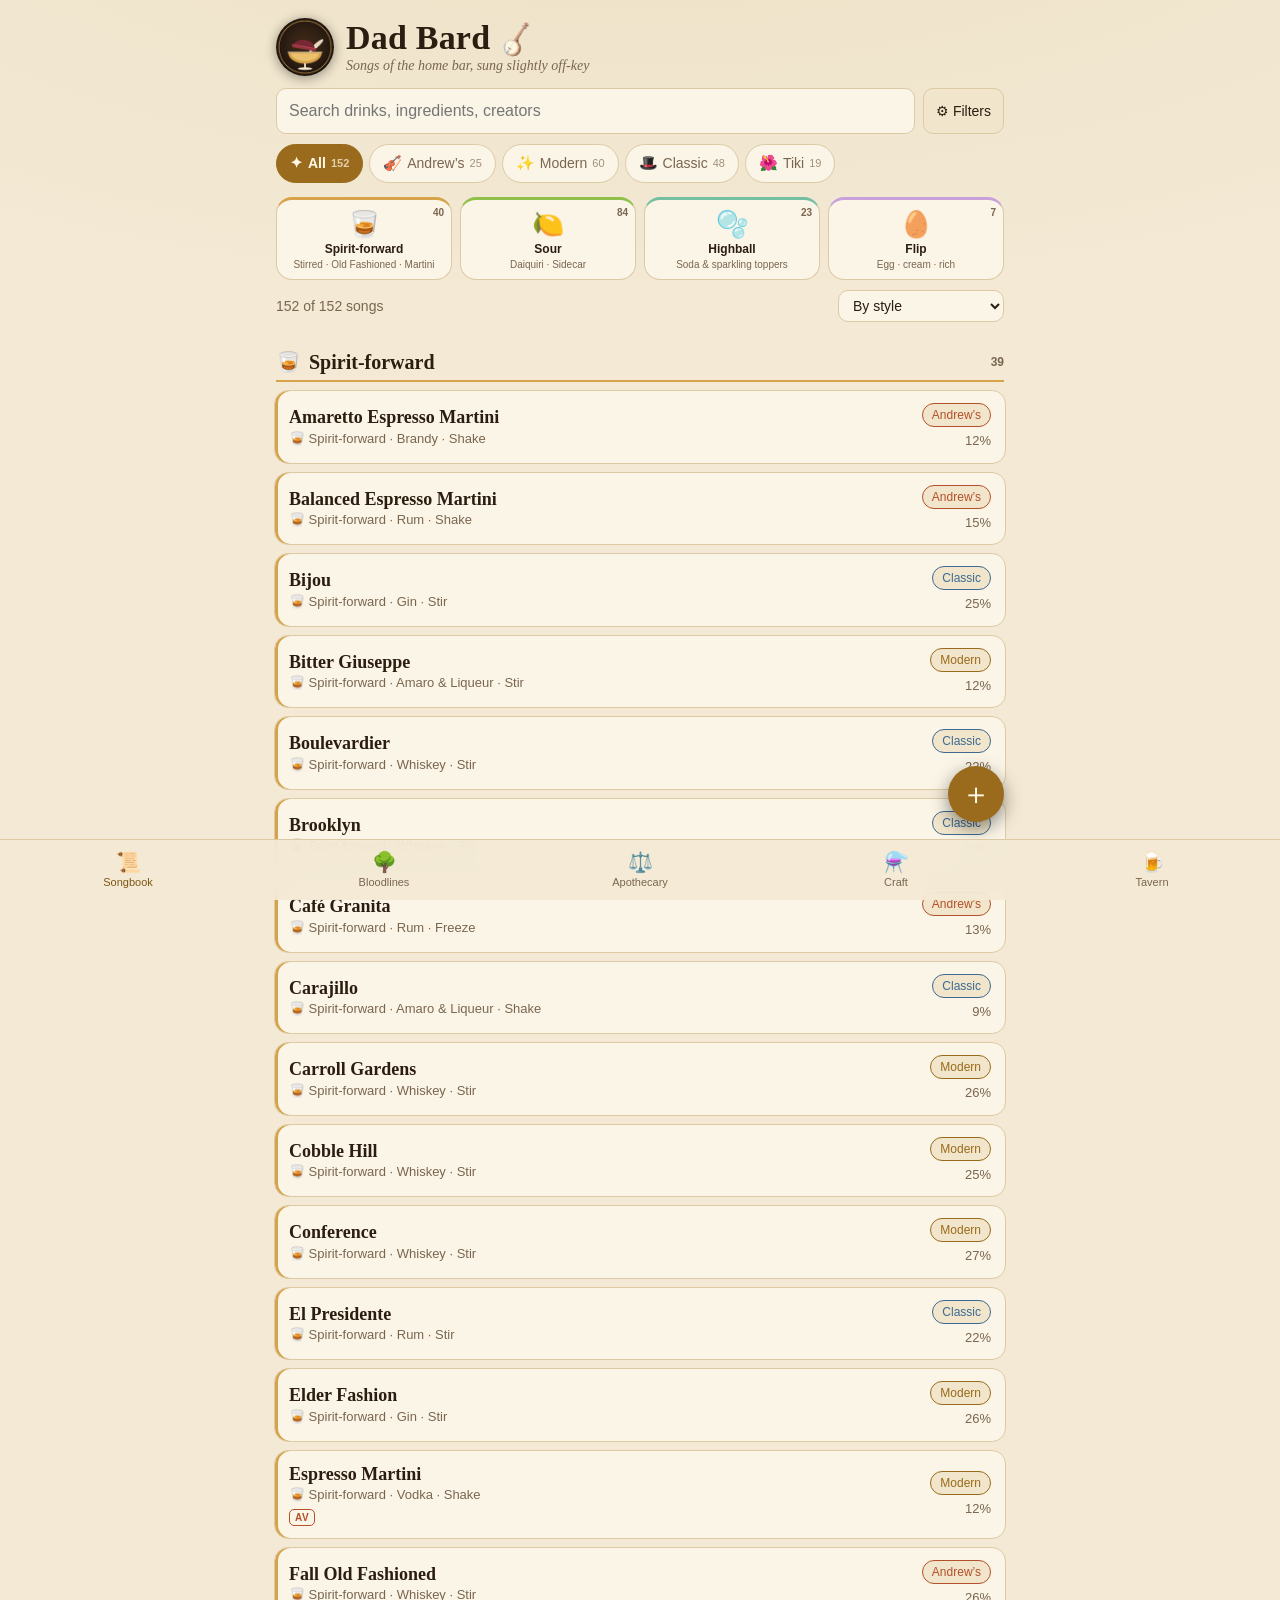
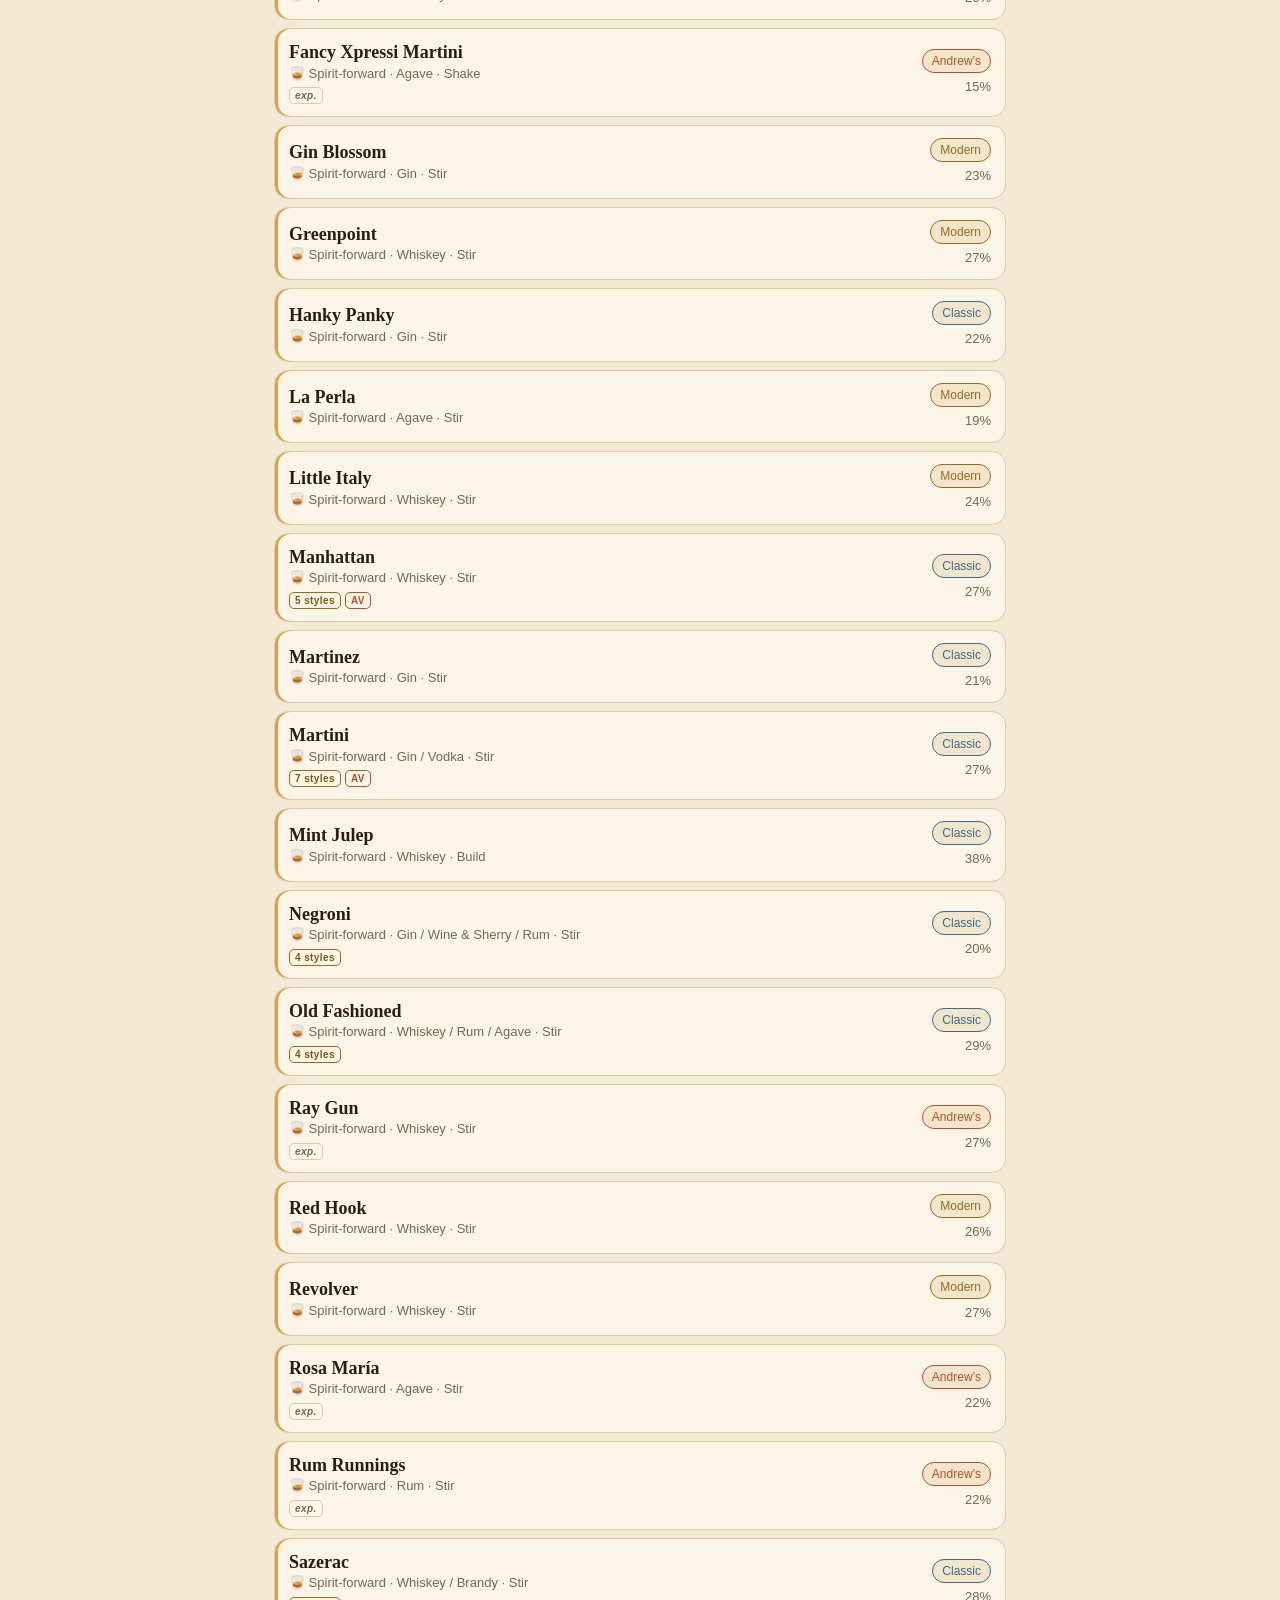
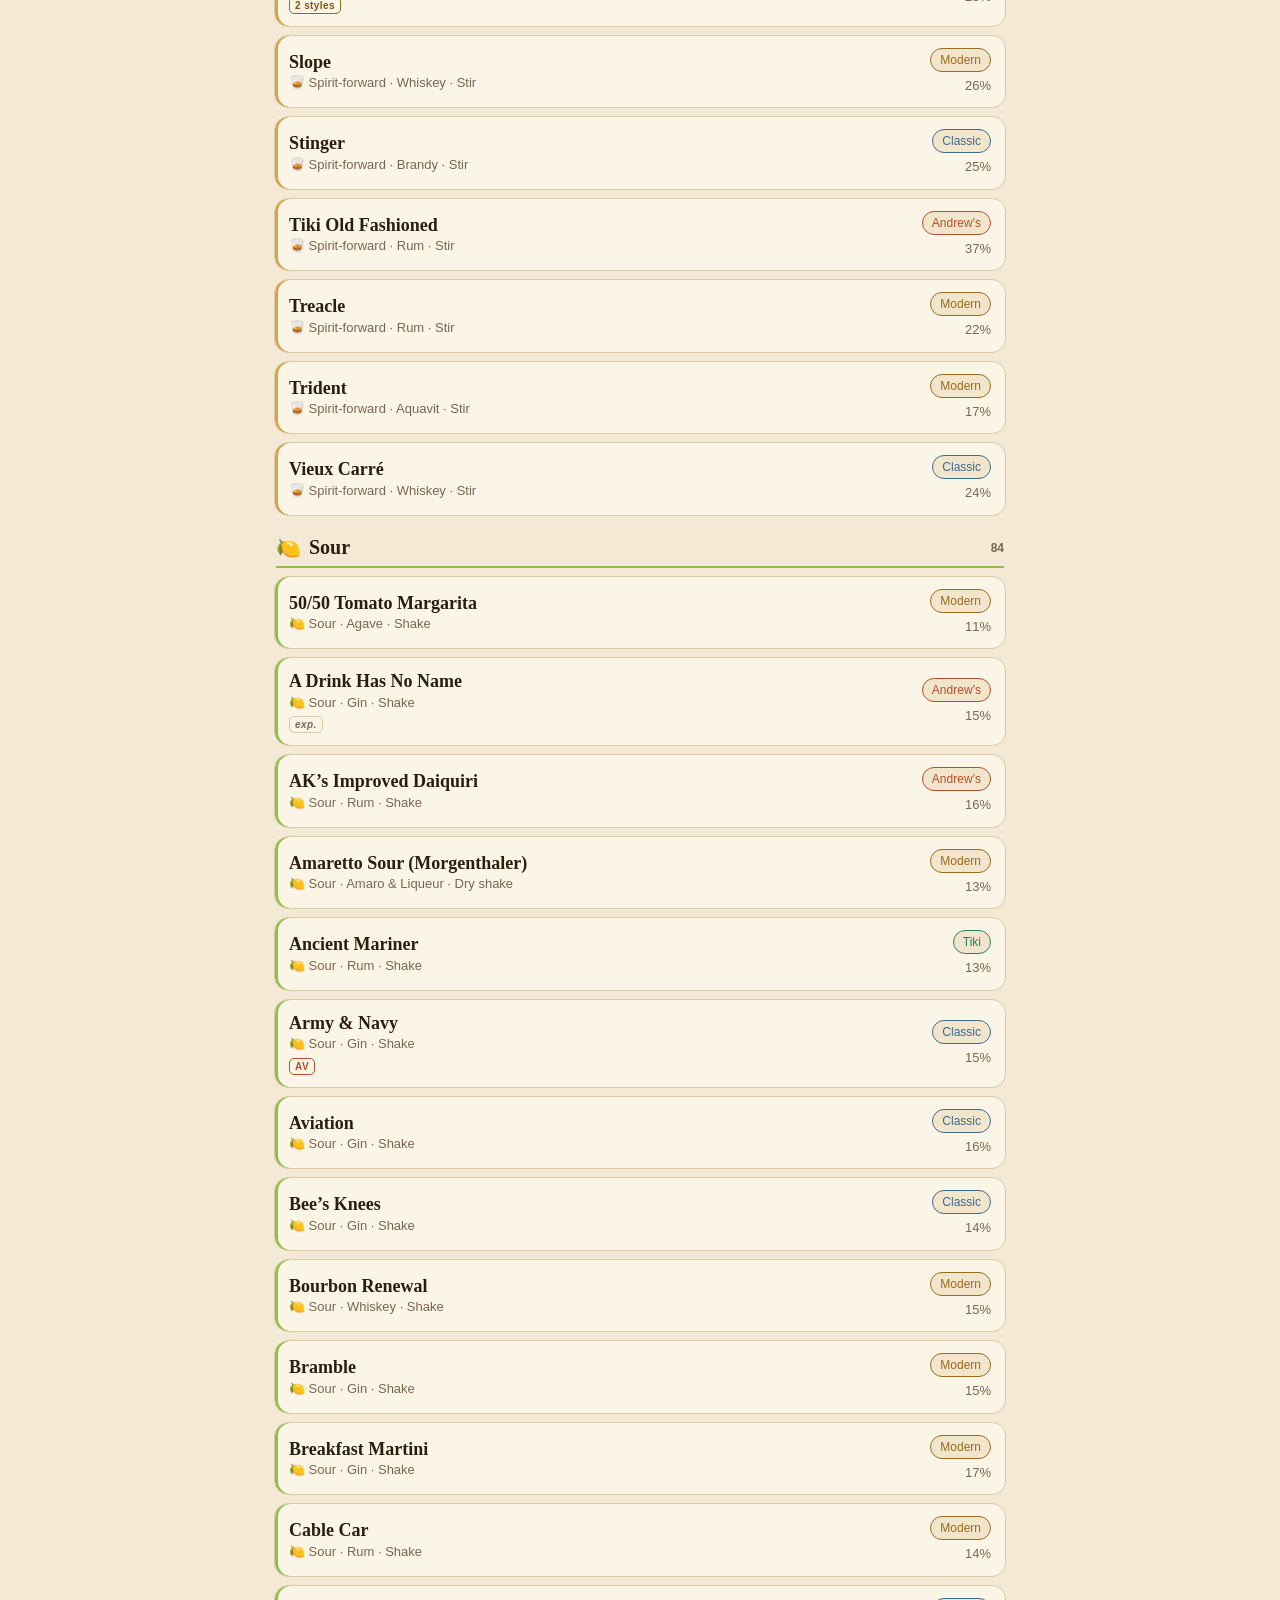
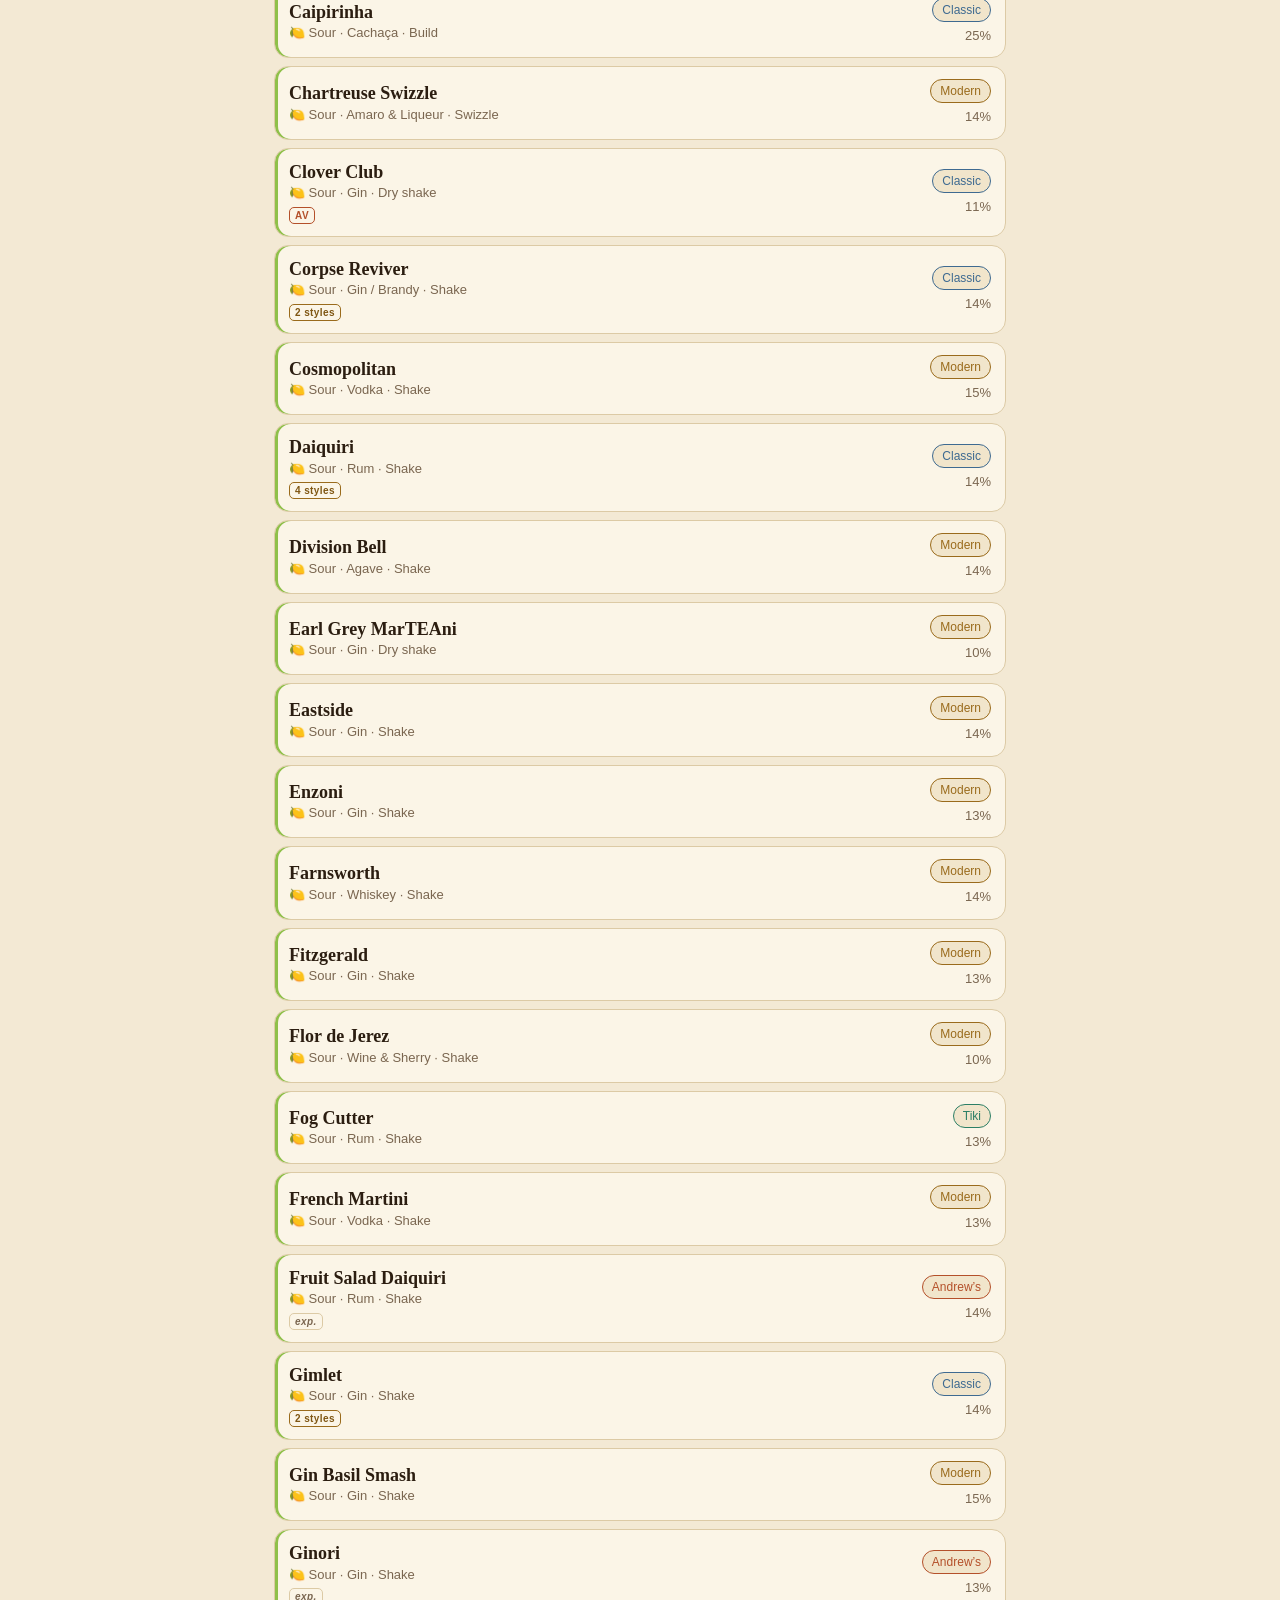
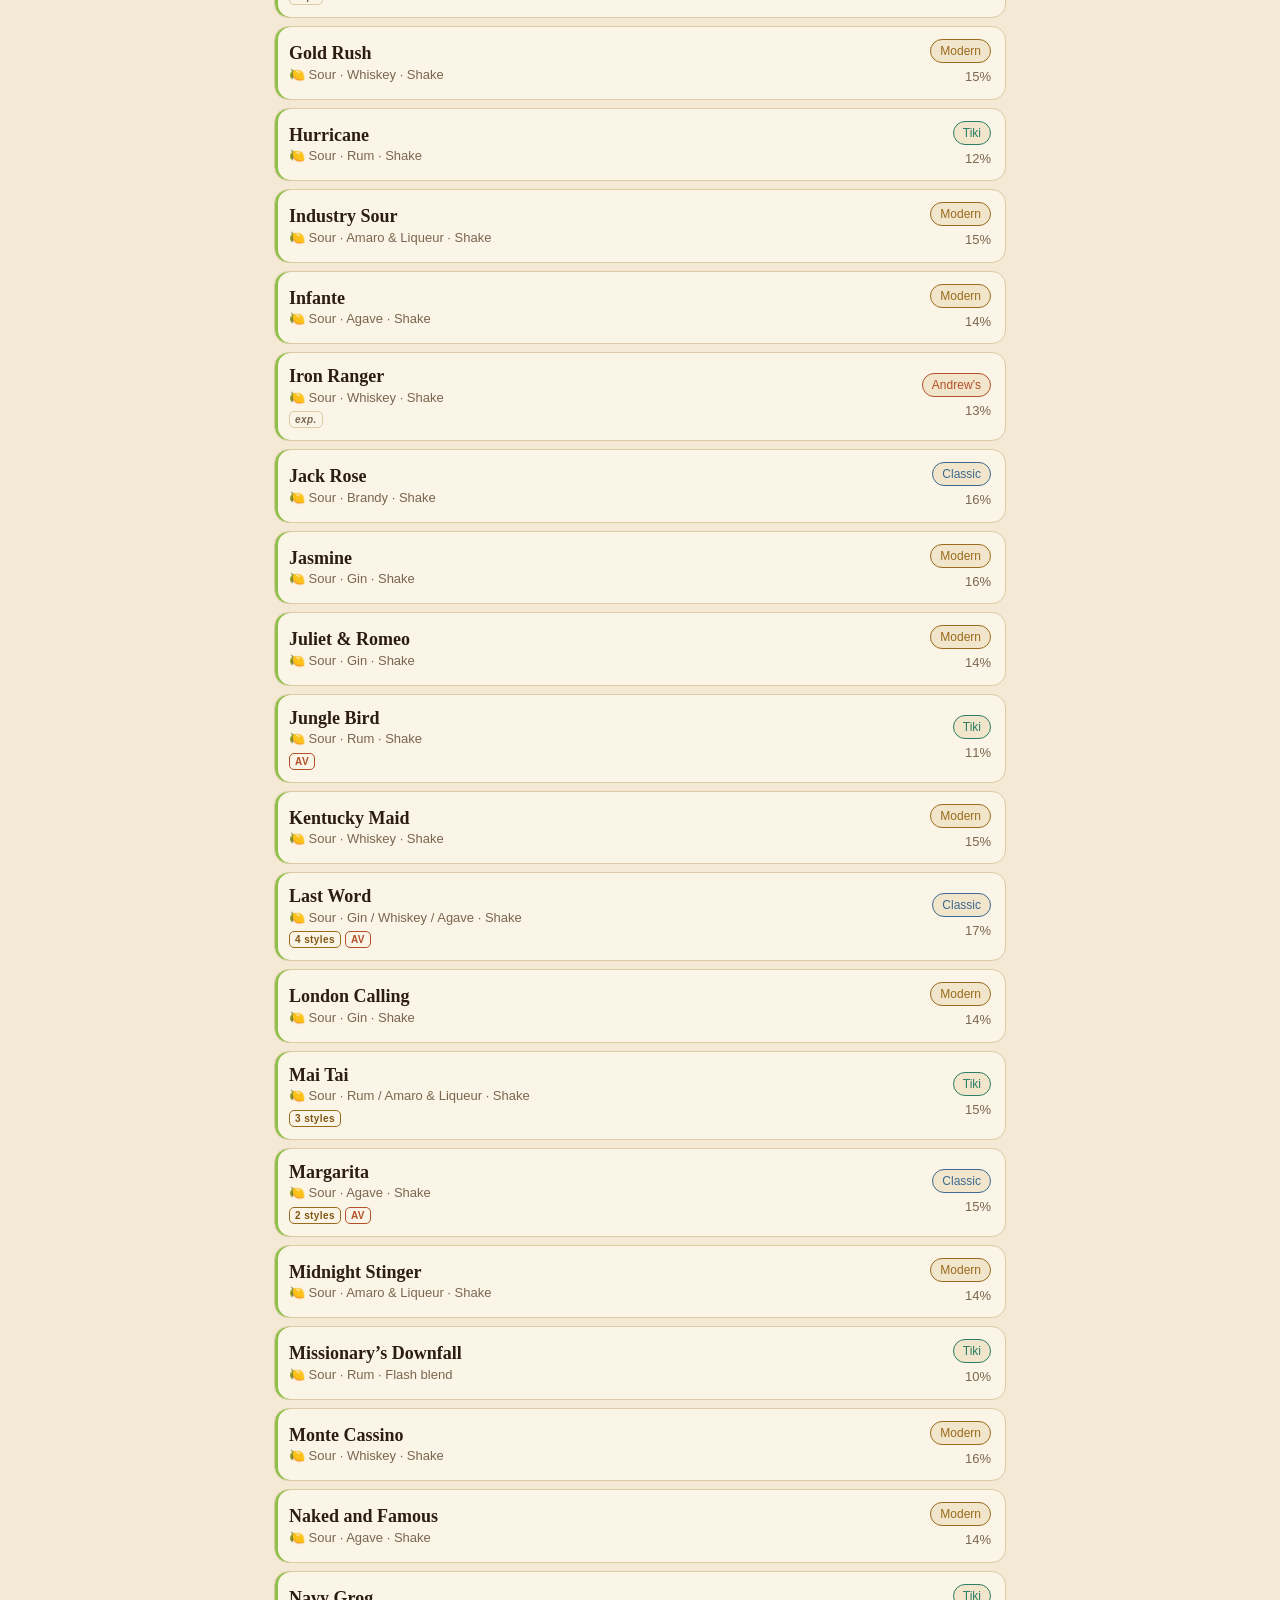
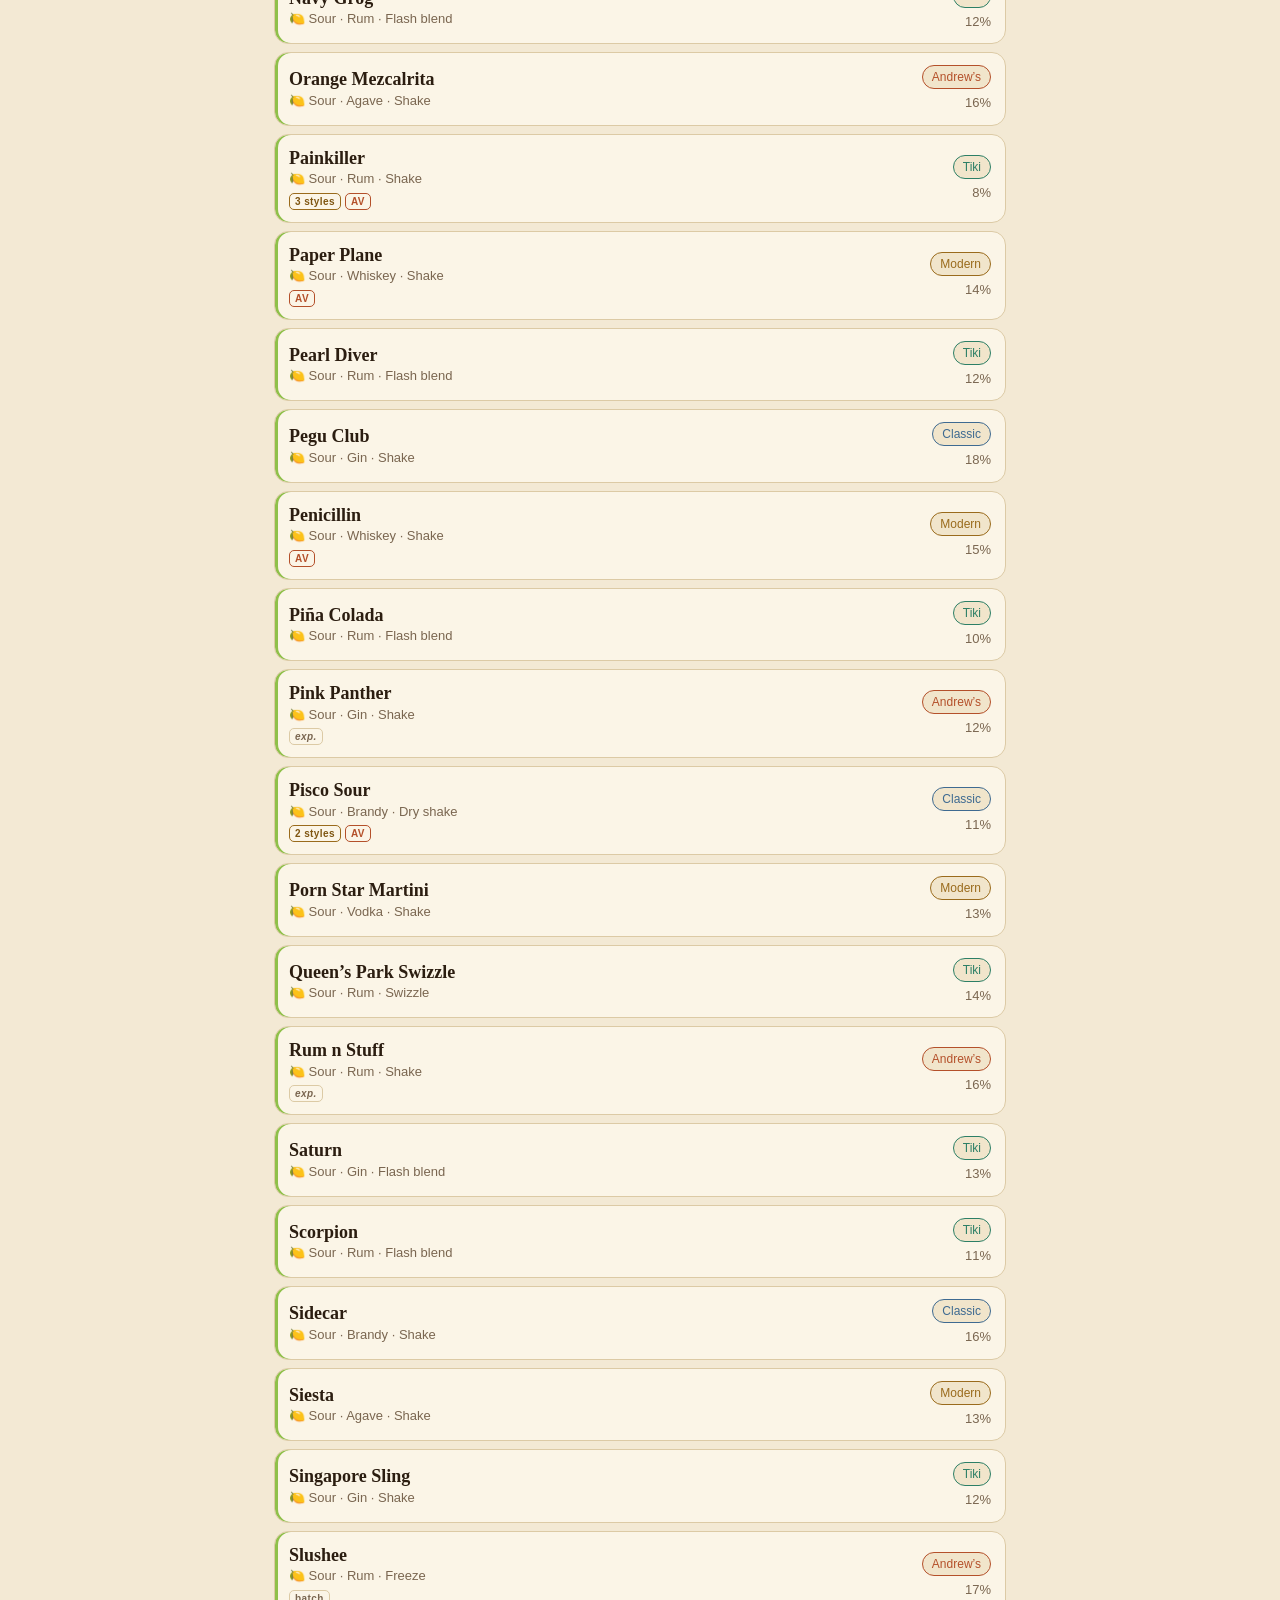
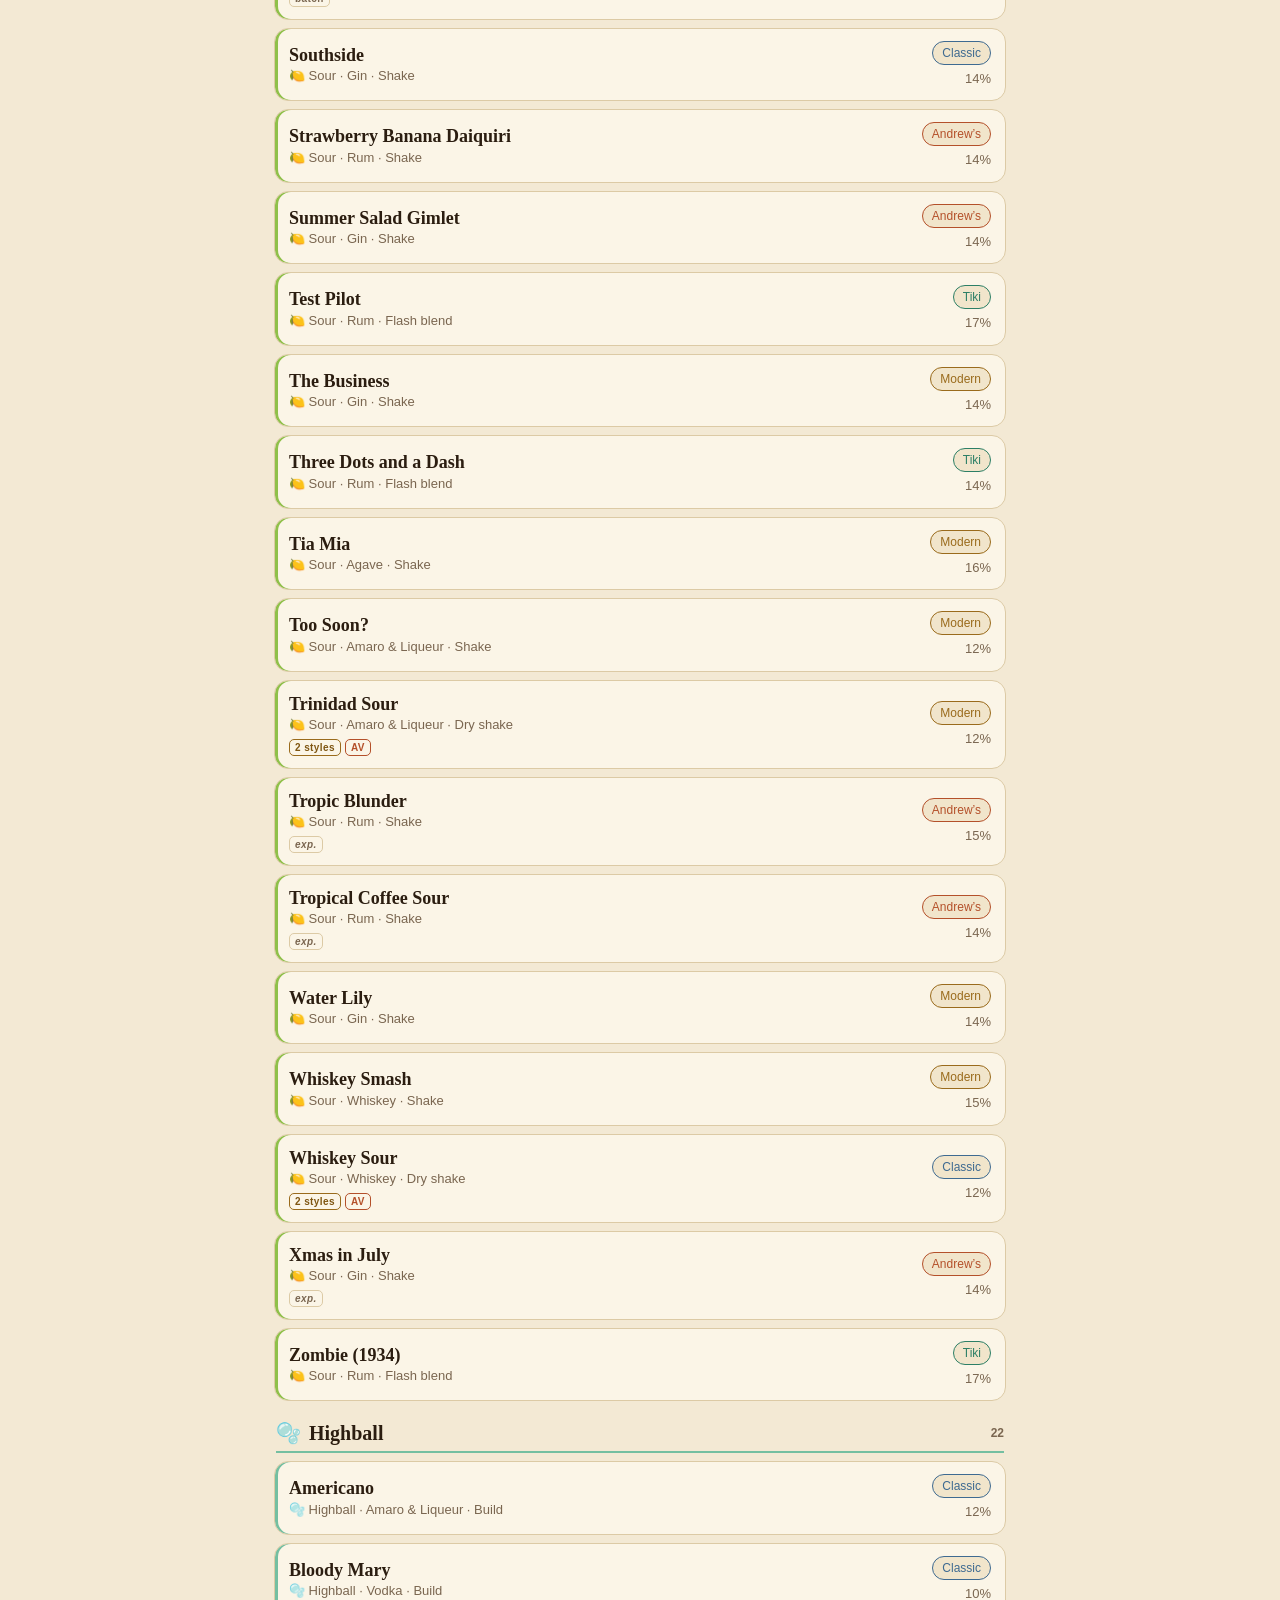
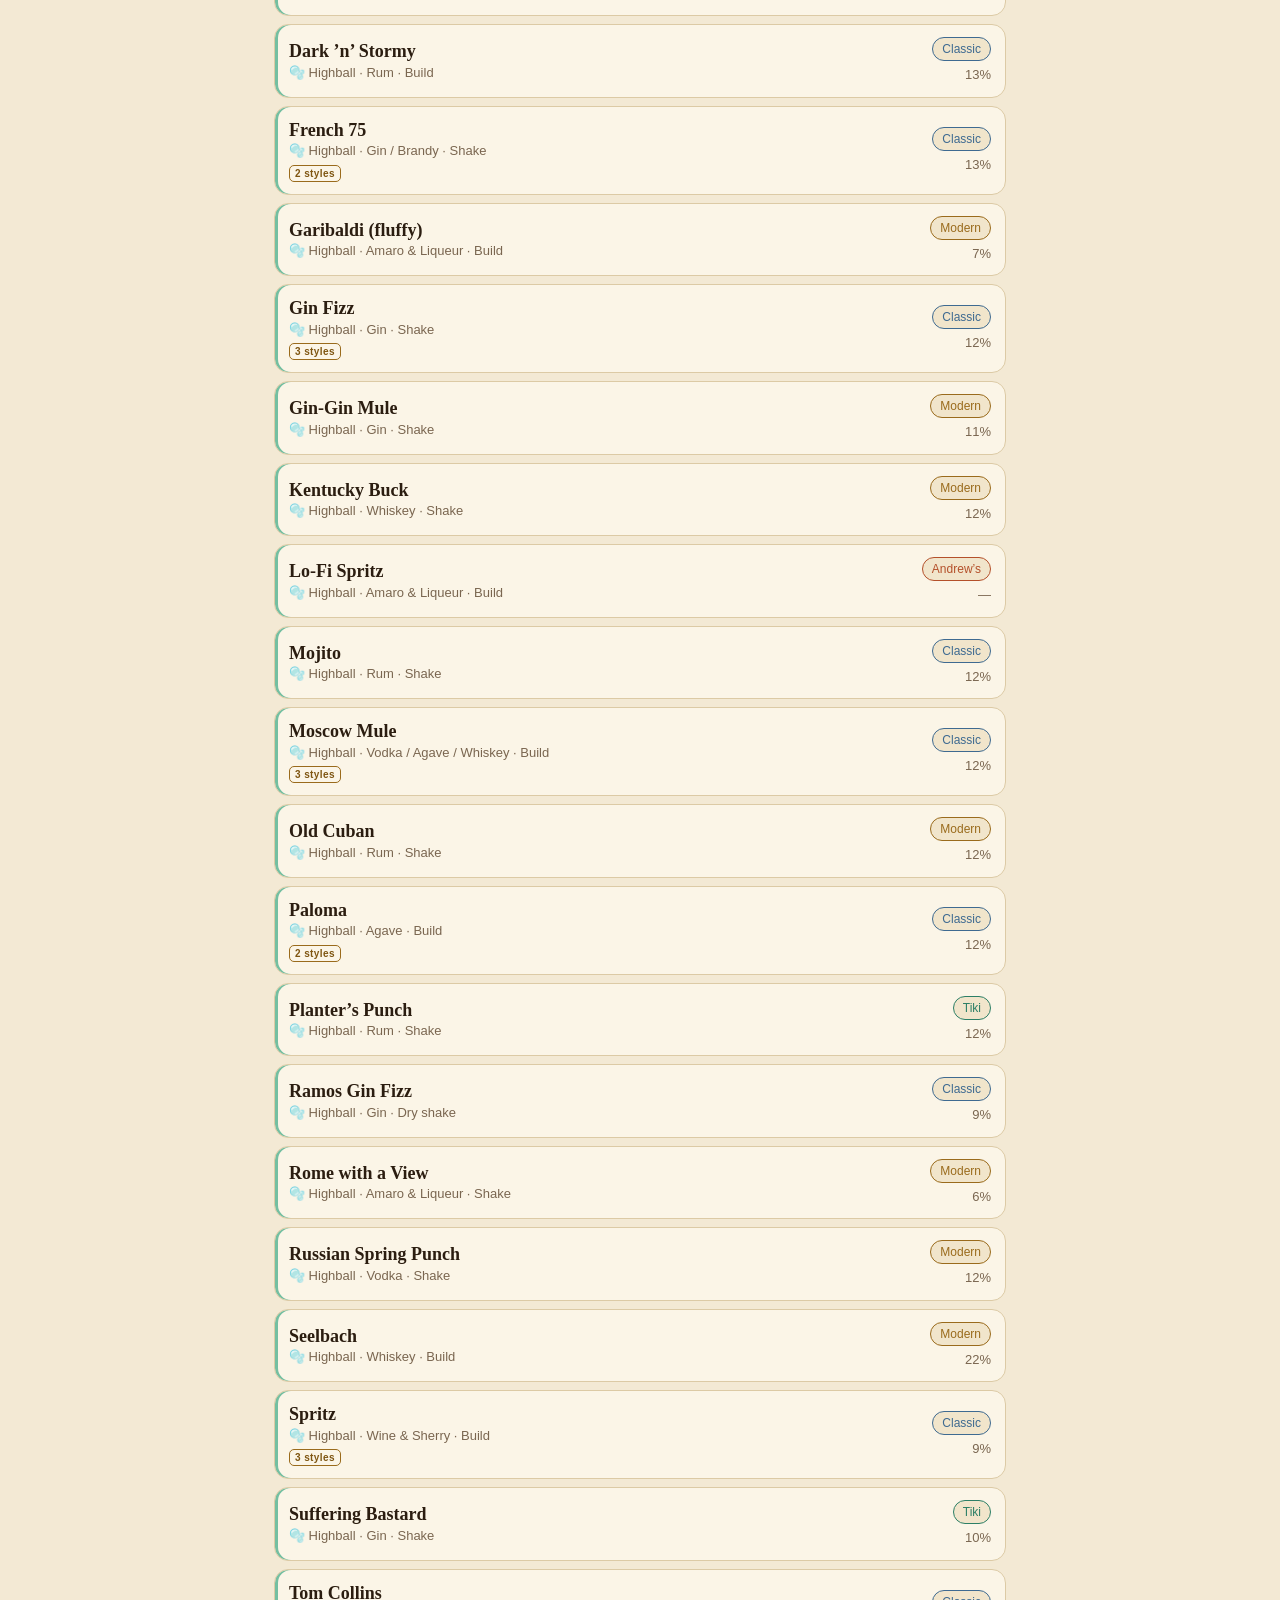
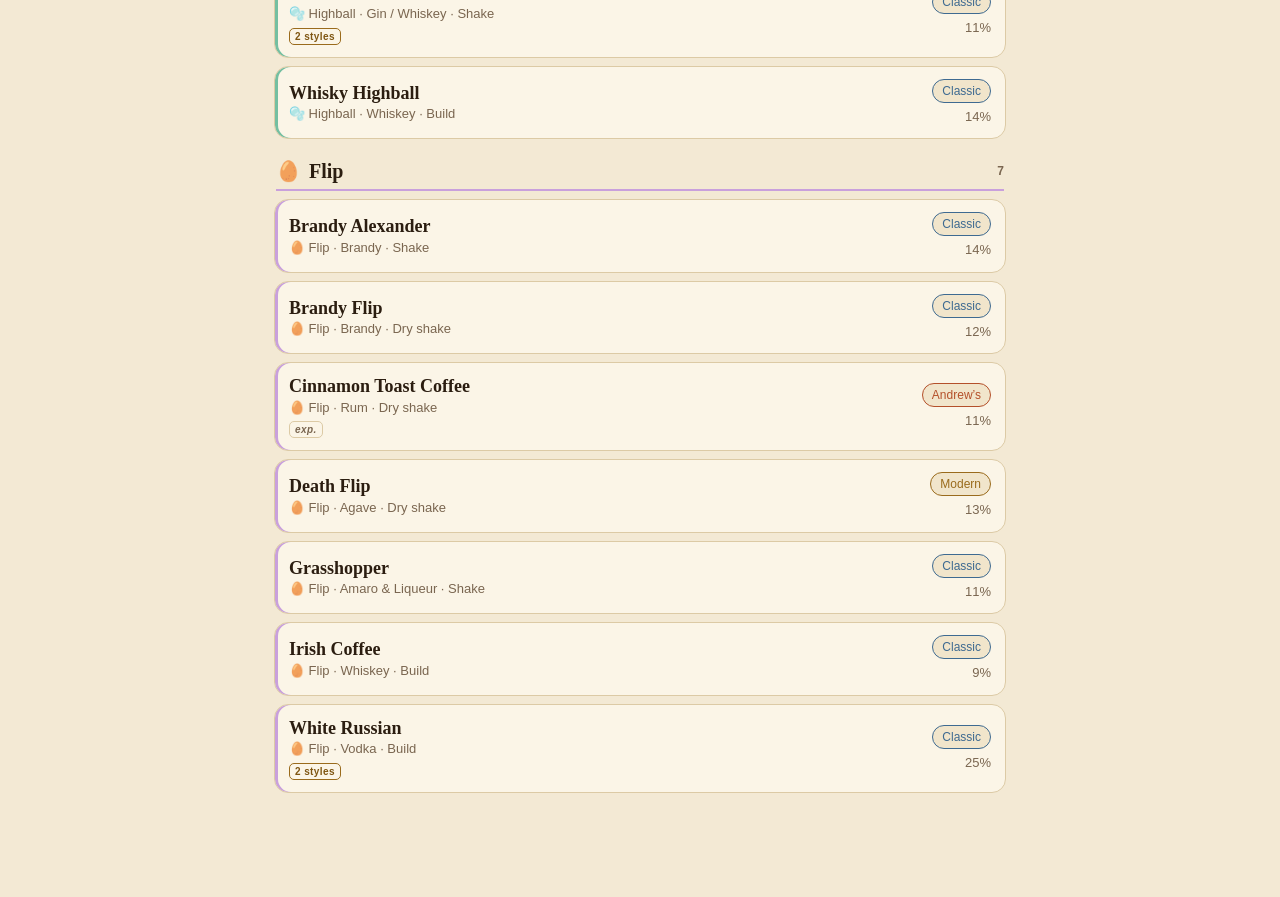
==== commit bbf61221: "Add files via upload" ====
--- a/index.html
+++ b/index.html
@@ -1,22 +1,3328 @@
-<!DOCTYPE html>
-<html lang="en" data-lang="pt">
+<!doctype html>
+<html lang="en">
 <head>
-<meta charset="UTF-8">
-<meta name="viewport" content="width=device-width,initial-scale=1,viewport-fit=cover">
-<meta name="theme-color" content="#009c3b">
+<meta charset="utf-8">
+<meta name="viewport" content="width=device-width, initial-scale=1, viewport-fit=cover">
+<meta name="theme-color" content="#17110d">
 <meta name="apple-mobile-web-app-capable" content="yes">
 <meta name="mobile-web-app-capable" content="yes">
 <meta name="apple-mobile-web-app-status-bar-style" content="black-translucent">
-<meta name="apple-mobile-web-app-title" content="Verbo Match">
-<link rel="manifest" href="manifest.json">
+<meta name="apple-mobile-web-app-title" content="Dad Bard">
 <link rel="apple-touch-icon" href="icon-180.png">
-<link rel="icon" type="image/png" sizes="192x192" href="icon-192.png">
-<title>Verbo Match!</title>
-<script>try{if(localStorage.getItem("vm_lang")==="es"&&!/[?&]pt/.test(location.search))location.replace("es.html"+location.hash)}catch(e){}</script>
-<link rel="stylesheet" href="app.css">
-<style>#boot{min-height:100vh;display:flex;flex-direction:column;align-items:center;justify-content:center;gap:10px;font-family:system-ui,sans-serif;color:#5b6475;text-align:center;padding:20px}#boot .sp{width:38px;height:38px;border:4px solid #dfe6dc;border-top-color:#009c3b;border-radius:50%;animation:bs 1s linear infinite}@keyframes bs{to{transform:rotate(360deg)}}#boot button{border:0;background:#009c3b;color:#fff;border-radius:10px;padding:9px 16px;font-weight:700}</style>
+<link rel="icon" href="[data-uri]">
+<link rel="manifest" href="manifest.webmanifest">
+<title>Dad Bard 🪕</title>
+<style>
+:root{
+  --bg:#17110d; --bg2:#1d1610; --card:#231a13; --card2:#2d2219; --line:#3d2f22; --text:#f3e7cf; --muted:#b19f85;
+  --accent:#d6a24a; --accent2:#ecc06d; --ink:#1a1206; --good:#7cbf8a; --bad:#e07a62;
+  --modern:#d6a24a; --classic:#9bb7cf; --tiki:#74bfa1; --andrew:#e88a5a;
+  --serif:"Iowan Old Style","Palatino Linotype",Palatino,"Book Antiqua",Georgia,serif; --r:14px;
+}
+@media (prefers-color-scheme: light){
+  :root{ --bg:#f3e9d4; --bg2:#ede0c4; --card:#fbf5e7; --card2:#f1e5cb; --line:#dccaa5; --text:#2b1d10; --muted:#7a6650;
+         --accent:#9a6b1c; --accent2:#7f5612; --ink:#fff8e8; --modern:#9a6b1c; --classic:#3e6a91; --tiki:#2c7f66; --andrew:#b4502a; }
+}
+*{box-sizing:border-box}
+html,body{margin:0;background:var(--bg);color:var(--text);font:16px/1.5 -apple-system,BlinkMacSystemFont,"SF Pro Text","Segoe UI",Roboto,sans-serif;-webkit-text-size-adjust:100%}
+body{background:radial-gradient(1200px 500px at 50% -200px,var(--bg2),var(--bg))}
+body.noscroll{overflow:hidden}
+a{color:var(--accent2);text-decoration:none}
+#app{max-width:760px;margin:0 auto;padding:calc(env(safe-area-inset-top) + 8px) 14px calc(env(safe-area-inset-bottom) + 96px)}
+h1{font:600 30px/1.1 var(--serif);margin:6px 0 8px;letter-spacing:.2px}
+h2{font:600 13px/1.3 -apple-system,BlinkMacSystemFont,sans-serif;text-transform:uppercase;letter-spacing:.12em;color:var(--muted);margin:0 0 10px}
+h3{font-size:12px;margin:14px 0 4px;color:var(--muted);text-transform:uppercase;letter-spacing:.1em}
+p{margin:6px 0}
+.small{font-size:13px}.muted{color:var(--muted)}.good{color:var(--good)}.bad{color:var(--bad)}
+.top{padding:6px 2px 4px}
+.hero .brand{display:flex;align-items:center;gap:12px;margin:4px 0 12px}
+.logo{width:58px;height:58px;border-radius:50%;box-shadow:0 2px 12px rgba(0,0,0,.4);flex:0 0 58px;display:block}
+.hero h1{font-size:34px;margin:0}
+.sym{font-size:.8em;display:inline-block;transform:rotate(-14deg);margin-left:2px}
+.tagline{margin:0;font:italic 14px/1.3 var(--serif);color:var(--muted)}
+.back{display:inline-block;margin:4px 0 2px;font-size:15px}
+.dethead{display:flex;justify-content:space-between;align-items:center}
+.editbtn{font-size:14px;border:1px solid var(--line);border-radius:999px;padding:5px 12px;background:var(--card);color:var(--text)}
+.searchrow{display:flex;gap:8px}
+input,select,textarea{font:inherit;font-size:16px;color:var(--text);background:var(--card);border:1px solid var(--line);border-radius:10px;padding:10px 12px}
+input[type=search]{flex:1;min-width:0}
+textarea{width:100%;resize:vertical}
+.full{width:100%;margin:8px 0 4px}
+.btn{font:inherit;font-size:14px;background:var(--card2);color:var(--text);border:1px solid var(--line);border-radius:10px;padding:9px 12px;cursor:pointer;white-space:nowrap;display:inline-block}
+.btn.on{border-color:var(--accent);color:var(--accent2)}
+.btn.ghost{background:transparent}.btn.small{padding:5px 10px;font-size:13px}
+.btn.primary{background:var(--accent);color:var(--ink);border-color:var(--accent);font-weight:600;width:100%;padding:13px}
+.btn.danger{color:var(--bad);border-color:var(--bad);background:transparent}
+.filterbtn b{display:inline-block;min-width:18px;height:18px;border-radius:9px;background:var(--accent);color:var(--ink);font-size:11px;line-height:18px;margin-left:4px;text-align:center}
+.sortrow{display:flex;justify-content:space-between;align-items:center;margin:10px 0 4px;font-size:14px}
+.sortrow select{padding:6px 10px;font-size:14px}
+.pillbar{display:flex;gap:6px;overflow-x:auto;margin:10px -14px 0;padding:0 14px 2px;scrollbar-width:none}
+.pillbar::-webkit-scrollbar,.rail::-webkit-scrollbar{display:none}
+.pillbar button{font:inherit;font-size:14px;flex:0 0 auto;display:inline-flex;align-items:center;gap:5px;background:var(--card);color:var(--muted);border:1px solid var(--line);border-radius:999px;padding:7px 13px;cursor:pointer}
+.pillbar button i{font-style:normal;font-size:15px}.pillbar button span{font-size:11px;opacity:.7}
+.pillbar button.on{background:var(--c,var(--accent));border-color:var(--c,var(--accent));color:var(--ink);font-weight:600}
+.rail{display:flex;gap:8px;overflow-x:auto;margin:12px -14px 2px;padding:2px 14px 4px;scroll-snap-type:x proximity;scrollbar-width:none}
+.tile{position:relative;flex:0 0 auto;scroll-snap-align:start;min-width:78px;font:inherit;display:flex;flex-direction:column;align-items:center;gap:3px;background:var(--card);border:1px solid var(--line);border-radius:16px;padding:10px 10px 8px;color:var(--text);cursor:pointer;transition:transform .12s}
+.tile:active{transform:scale(.96)}
+.tile i{font-style:normal;font-size:26px;line-height:1.1;display:flex;align-items:center;justify-content:center;height:30px}
+.tile span{font-size:12px;font-weight:600;white-space:nowrap}
+.tile small{font-size:10px;color:var(--muted);white-space:nowrap}
+.tile b{position:absolute;top:5px;right:7px;font-size:10px;color:var(--muted);font-weight:600}
+.tile.on{border-color:var(--c,var(--accent));background:color-mix(in srgb,var(--c,var(--accent)) 18%,var(--card));box-shadow:0 0 0 1px var(--c,var(--accent)) inset}
+.tile.on span{color:var(--c,var(--accent2))}
+.rail.wide .tile{min-width:118px}
+.rail.tools{margin-top:4px}.rail.tools .tile{flex:1;min-width:104px;padding:14px 8px 10px}.rail.tools .tile i{font-size:30px;height:36px}
+.rail.stylegrid{display:grid;grid-template-columns:repeat(4,1fr);overflow:visible;margin:12px 0 2px;padding:0}
+.stylegrid .tile{min-width:0;padding:10px 4px 8px;border-top:3px solid var(--c)}
+.stylegrid .tile span{white-space:normal;text-align:center;line-height:1.15}
+.stylegrid .tile small{white-space:normal;text-align:center;line-height:1.2}
+.sheet .stylegrid .tile small{display:none}
+.dotc{display:inline-block;width:18px;height:18px;border-radius:50%;background:var(--c,var(--accent));box-shadow:0 0 0 3px color-mix(in srgb,var(--c,var(--accent)) 25%,transparent)}
+.pillbar .dotc{width:10px;height:10px;box-shadow:none}.pillbar button.on .dotc{background:var(--ink)}
+.fams .tile{min-width:96px}
+.fruitdot{display:block;width:24px;height:24px;border-radius:50%;box-shadow:inset -4px -4px 0 rgba(0,0,0,.15)}
+.achips{display:flex;flex-wrap:wrap;gap:6px;margin-top:10px}
+.achip{font:inherit;font-size:12px;background:color-mix(in srgb,var(--accent) 16%,var(--card));color:var(--text);border:1px solid var(--accent);border-radius:999px;padding:4px 10px;cursor:pointer}
+.achip b{color:var(--accent2);margin-left:2px}.achip.clear{background:transparent;border-color:var(--line);color:var(--muted)}
+.filterpanel{padding:10px 14px}.filterpanel .flabel{margin-top:10px}
+.row{display:flex;gap:8px;flex-wrap:wrap;margin-top:8px}
+.row.tight{align-items:center;margin-top:4px}.row.tight .pillbar{margin:0;padding:0}
+.sheet-bg{position:fixed;inset:0;background:rgba(0,0,0,.45);z-index:20}
+.sheet{position:fixed;left:0;right:0;bottom:0;max-height:82vh;display:flex;flex-direction:column;background:var(--bg2);border-top:1px solid var(--line);border-radius:22px 22px 0 0;z-index:21;padding:6px 14px calc(env(safe-area-inset-bottom) + 12px);max-width:760px;margin:0 auto;box-shadow:0 -10px 40px rgba(0,0,0,.4);animation:up .22s ease-out}
+.sheet .grab{width:40px;height:5px;border-radius:3px;background:var(--line);margin:4px auto 8px}
+.sheet-head{display:flex;justify-content:space-between;align-items:center;font:600 20px var(--serif);padding-bottom:4px}
+.sheet-body{overflow-y:auto;flex:1;margin:0 -14px;padding:0 14px 10px}
+.sheet .pillbar{flex-wrap:wrap;overflow:visible;margin:0;padding:0}
+@keyframes up{from{transform:translateY(40px);opacity:0}to{transform:none;opacity:1}}
+.fgroup{margin-bottom:12px}
+.flabel,.inlabel{display:block;font-size:11px;color:var(--muted);text-transform:uppercase;letter-spacing:.1em;margin:14px 0 6px}
+.ghead{display:flex;align-items:center;gap:8px;margin:20px 2px 2px;font:600 20px var(--serif);text-transform:none;letter-spacing:0;color:var(--text);border-bottom:2px solid var(--c);padding-bottom:6px}
+.ghead i{font-style:normal}.ghead span{font:600 12px -apple-system,sans-serif;color:var(--muted);margin-left:auto}
+.cards{list-style:none;margin:6px 0 0;padding:0}
+.card{display:flex;justify-content:space-between;align-items:center;gap:10px;background:var(--card);border:1px solid var(--line);border-radius:var(--r);padding:12px 14px;margin:8px 0;color:var(--text);box-shadow:inset 3px 0 0 var(--c,transparent)}
+.card:active{background:var(--card2)}
+.cname{font:600 18px/1.25 var(--serif)}.csub{font-size:13px;color:var(--muted)}
+.marks{margin-top:4px;display:flex;gap:4px;flex-wrap:wrap}
+.mk{display:inline-block;font-size:10px;font-weight:600;letter-spacing:.04em;border:1px solid var(--line);border-radius:5px;padding:0 5px;color:var(--muted);vertical-align:middle}
+.mk.av{color:var(--andrew);border-color:var(--andrew)}.mk.exp{font-style:italic}.mk.flag{color:var(--bad);border-color:var(--bad)}
+.mk.vars{color:var(--accent2);border-color:var(--accent)}.mk.calc{color:var(--accent2);border-color:var(--accent)}
+.mk.edit{color:var(--classic);border-color:var(--classic)}.mk.star{color:var(--accent);border:0;letter-spacing:-1px}
+.cside{display:flex;flex-direction:column;align-items:flex-end;gap:4px}
+.abv{font-variant-numeric:tabular-nums;font-size:13px;color:var(--muted)}
+.dot{display:inline-block;width:7px;height:7px;border-radius:50%;background:var(--accent);vertical-align:middle}
+.tick{color:var(--good);font-size:13px}
+.pill{display:inline-block;font-size:12px;border:1px solid var(--line);border-radius:999px;padding:2px 9px;color:var(--muted);background:var(--card2);white-space:nowrap}
+.pill.tiny{font-size:10px;padding:0 6px}
+.cat-modern{color:var(--modern);border-color:var(--modern)}.cat-classic{color:var(--classic);border-color:var(--classic)}.cat-tiki{color:var(--tiki);border-color:var(--tiki)}.cat-andrew{color:var(--andrew);border-color:var(--andrew)}
+.pill.exp{font-style:italic}.pill.edit{color:var(--classic);border-color:var(--classic)}
+.pill.root{color:var(--accent2);border-color:var(--accent)}.pill.home{color:var(--good);border-color:var(--good)}.pill.equip{color:var(--bad);border-color:var(--bad)}
+.badges{display:flex;flex-wrap:wrap;gap:6px}
+.panel{background:var(--card);border:1px solid var(--line);border-radius:var(--r);padding:14px;margin:12px 0}
+.panel.mine{border-color:color-mix(in srgb,var(--andrew) 55%,var(--line));box-shadow:inset 3px 0 0 var(--andrew)}
+.panel.guest{box-shadow:inset 3px 0 0 var(--classic)}
+.flagbox{border:1px dashed var(--bad);border-radius:var(--r);padding:10px 14px;margin:12px 0;font-size:14px;background:color-mix(in srgb,var(--bad) 7%,transparent)}
+.flagbox b{color:var(--bad);font-size:13px}.flagbox ul{margin:4px 0 0;padding-left:18px}
+.controls{display:flex;justify-content:space-between;align-items:center;padding:10px 12px}
+.seg{display:inline-flex;border:1px solid var(--line);border-radius:10px;overflow:hidden}
+.seg button{font:inherit;font-size:14px;background:transparent;color:var(--muted);border:0;padding:7px 14px;cursor:pointer}
+.seg button.on{background:var(--accent);color:var(--ink);font-weight:600}
+.scaler{display:flex;align-items:center;gap:10px;font-size:14px}
+.scaler button{font:inherit;font-size:20px;line-height:1;width:36px;height:36px;border-radius:50%;border:1px solid var(--line);background:var(--card2);color:var(--text);cursor:pointer}
+.varpick{margin:4px 0 10px;padding:10px 12px 12px;border:1px solid var(--line);border-radius:var(--r);background:var(--card)}
+.varpick .flabel{margin:0 0 2px}.varpick .pillbar{flex-wrap:wrap;overflow:visible;margin:6px 0 0;padding:0}
+.varname{margin:10px 0 0;font:italic 15px/1.4 var(--serif)}
+.addstyle{display:inline-block;margin-top:10px;font-size:13px}.addstyle.solo{margin:0 0 10px}
+.vtabs{display:flex;gap:6px;margin-bottom:10px;flex-wrap:wrap}
+.vtabs button{font:inherit;font-size:14px;flex:1;min-width:120px;background:var(--card2);color:var(--muted);border:1px solid var(--line);border-radius:10px;padding:8px 10px;cursor:pointer}
+.vtabs button.on{color:var(--text);border-color:var(--accent);font-weight:600}
+.vtabs button.on.minev{border-color:var(--andrew);color:var(--andrew)}.vtabs button.on.guestv{border-color:var(--classic);color:var(--classic)}
+.vnote,.matchnote{font:italic 15px/1.4 var(--serif);color:var(--muted);margin:0 0 6px}.matchnote{color:var(--good)}
+.spec{list-style:none;margin:0;padding:0}
+.spec li{display:flex;gap:12px;padding:7px 0;border-bottom:1px solid var(--line)}.spec li:last-child{border-bottom:0}
+.spec li.opt{opacity:.7}
+.amt{flex:0 0 112px;font-weight:600;font-variant-numeric:tabular-nums;color:var(--accent2)}
+.ing small{display:block;color:var(--muted);font-size:12px}
+.preplink{color:var(--text);border-bottom:1px dotted var(--andrew)}
+.tag{font-style:normal;font-size:11px;color:var(--muted);border:1px solid var(--line);border-radius:6px;padding:0 5px;text-transform:none;letter-spacing:0}
+.diff{margin:10px 0 2px;font-size:14px}.diff summary{cursor:pointer;color:var(--accent2)}
+.diff ul{list-style:none;padding:0;margin:6px 0 0}.diff li{padding:2px 0}
+.d-add{color:var(--good)}.d-rem{color:var(--bad)}
+.kv{display:grid;grid-template-columns:repeat(auto-fit,minmax(150px,1fr));gap:8px;margin:12px 0 4px}
+.kv div{background:var(--card2);border-radius:10px;padding:8px 10px;font-size:14px}
+.kv span{display:block;font-size:11px;color:var(--muted);text-transform:uppercase;letter-spacing:.08em}
+.stats{display:grid;grid-template-columns:repeat(3,1fr);gap:8px}
+.stats div{background:var(--card2);border-radius:10px;padding:10px;text-align:center}
+.stats b{display:block;font:600 19px/1.3 var(--serif);font-variant-numeric:tabular-nums}
+.stats span{font-size:11px;color:var(--muted)}
+.lin{margin:6px 0;font-size:15px}.lin>.muted{display:block;font-size:11px;text-transform:uppercase;letter-spacing:.08em}
+.kids{margin:4px 0 0;padding-left:18px}.kids small{display:block;color:var(--muted)}
+.conf{font-size:11px;text-transform:none;letter-spacing:0;border-radius:6px;padding:1px 7px;margin-left:6px;vertical-align:middle}
+.conf-high{background:rgba(124,191,138,.15);color:var(--good)}.conf-medium{background:rgba(214,162,74,.15);color:var(--accent2)}.conf-low{background:rgba(224,122,98,.15);color:var(--bad)}
+.conf-own{background:color-mix(in srgb,var(--andrew) 15%,transparent);color:var(--andrew)}
+.srcs{display:grid;grid-template-columns:1fr 1fr;gap:6px 10px;font-size:14px}.src{display:flex;gap:6px;align-items:center}
+.xlinks{display:flex;flex-wrap:wrap;gap:12px;margin-top:12px;font-size:14px}
+.said{font:italic 15px/1.45 var(--serif);background:var(--card2);border-left:3px solid var(--andrew);border-radius:8px;padding:8px 12px;margin-bottom:10px}
+.said span{display:block;font:600 11px/1.4 -apple-system,sans-serif;font-style:normal;text-transform:uppercase;letter-spacing:.08em;color:var(--muted)}
+.stars{display:flex;gap:4px;margin-bottom:8px}
+.stars button{font-size:24px;background:none;border:0;color:var(--line);cursor:pointer;padding:0 2px}.stars button.on{color:var(--accent)}
+.toggles{display:flex;flex-direction:column;gap:6px;margin-bottom:10px;font-size:14px}.toggles label{display:flex;gap:8px;align-items:center}
+input[type=checkbox]{flex-shrink:0;width:18px;height:18px;accent-color:var(--accent);padding:0}
+.chips{display:flex;flex-wrap:wrap;gap:6px}
+.chip{font:inherit;font-size:13px;background:var(--card2);color:var(--text);border:1px solid var(--line);border-radius:999px;padding:5px 10px;display:inline-block}
+.chips.static .chip{color:var(--accent2)}.chip.mine{border-color:var(--andrew)}.chip.more{color:var(--muted)}
+.tree summary{cursor:pointer;font:17px/1.35 var(--serif);list-style:none}.tree summary b{font-weight:600}
+.tree summary .muted{font:14px -apple-system,sans-serif}.tree summary::-webkit-details-marker{display:none}
+.tree summary::before{content:'▸ ';color:var(--accent)}.tree details[open] summary::before{content:'▾ '}
+.treeul,.treeul ul{list-style:none;margin:0;padding-left:16px;border-left:1px solid var(--line)}.treeul{margin-top:8px}
+.treeul li{padding:5px 0 3px 10px;position:relative}
+.treeul li::before{content:'';position:absolute;left:-16px;top:16px;width:20px;border-top:1px solid var(--line)}
+.treeul small{display:block;color:var(--muted);font-size:12px}
+.tlist,.todo{list-style:none;padding:0;margin:0}.tlist li,.todo li{padding:8px 0;border-bottom:1px solid var(--line)}.tlist li:last-child,.todo li:last-child{border:0}
+.todo small{display:block;color:var(--muted);font-size:13px;margin-top:2px}
+.bul{margin:4px 0;padding-left:18px}.bul li{margin:3px 0}
+.coef{display:grid;grid-template-columns:70px repeat(3,1fr);gap:6px;align-items:center;font-size:14px}.coef input{width:100%;padding:8px;min-width:0}
+.weigh{display:grid;grid-template-columns:1fr 1fr;gap:8px}.weigh input,.weigh select{min-width:0;width:100%}.weigh select,.weigh .btn{grid-column:1/-1}
+.tests{list-style:none;padding:0;margin:0;font-size:13px}.tests li{padding:5px 0;border-bottom:1px solid var(--line)}.tests small{display:block;color:var(--muted)}
+.t-pass b{color:var(--good)}.t-fail b{color:var(--bad)}.t-warn b{color:var(--accent)}
+.empty{text-align:center;color:var(--muted);padding:30px 0;font:italic 16px var(--serif)}
+.apocard{display:flex;align-items:center;gap:12px;background:linear-gradient(135deg,color-mix(in srgb,var(--accent) 22%,var(--card)),var(--card));border:1px solid var(--accent);border-radius:var(--r);padding:12px 14px;margin:12px 0;color:var(--text)}
+.apocard i{font-style:normal;font-size:28px}.apocard div{flex:1}.apocard b{display:block;font:600 17px var(--serif)}.apocard span{font-size:13px;color:var(--muted)}.apocard em{font-style:normal;font-size:24px;color:var(--accent2)}
+.callout{font:italic 15px/1.45 var(--serif);border-left:3px solid var(--accent);background:color-mix(in srgb,var(--accent) 8%,transparent);padding:10px 14px;border-radius:0 12px 12px 0;margin:6px 0 4px}
+.fab{position:fixed;right:max(16px,calc(50% - 364px));bottom:calc(env(safe-area-inset-bottom) + 78px);width:56px;height:56px;border-radius:50%;background:var(--accent);color:var(--ink);font-size:30px;line-height:56px;text-align:center;box-shadow:0 6px 18px rgba(0,0,0,.45);z-index:9}
+/* editor */
+.field{display:block;margin:10px 0}.field>span{display:block;font-size:11px;color:var(--muted);text-transform:uppercase;letter-spacing:.08em;margin-bottom:4px}
+.field input,.field select,.field textarea{width:100%}
+.grid2{display:grid;grid-template-columns:1fr 1fr;gap:8px}
+.erow{display:grid;grid-template-columns:70px 108px 1fr;gap:6px;padding:10px 0;border-bottom:1px solid var(--line);align-items:center}
+.erow input,.erow select{padding:8px;min-width:0;width:100%}
+.erow .eflag{grid-column:1/3}.erow .ebtns{display:flex;gap:6px;justify-content:flex-end}
+.erow .ebtns button{font:inherit;width:38px;height:36px;border-radius:9px;border:1px solid var(--line);background:var(--card2);color:var(--text);cursor:pointer}
+.erow .edel{color:var(--bad)!important}
+.enew{grid-column:1/-1;display:flex;gap:6px;align-items:center;font-size:13px;color:var(--andrew);flex-wrap:wrap}.enew.hide{display:none}
+.enew select{width:auto}.enew input{width:64px}
+.eamt.dim{opacity:.4}.bad-in{border-color:var(--bad)!important}
+#eadd{margin-top:10px}
+.ebar{display:flex;flex-direction:column;gap:8px;margin:14px 0}
+.warnline{font-size:13px;color:var(--bad)}
+/* evolution */
+.timeline{position:relative;padding-left:26px;margin-top:6px}
+.timeline::before{content:'';position:absolute;left:10px;top:8px;bottom:8px;width:2px;background:linear-gradient(var(--accent),var(--line) 60%,var(--andrew))}
+.era-head{display:flex;align-items:center;gap:10px;margin:18px 0 6px -26px;position:sticky;top:0;z-index:2;background:color-mix(in srgb,var(--bg) 92%,transparent);backdrop-filter:blur(8px);-webkit-backdrop-filter:blur(8px);padding:6px 0}
+.era-ico{width:22px;height:22px;flex:0 0 22px;display:flex;align-items:center;justify-content:center;font-size:15px;background:var(--bg);border-radius:50%;box-shadow:0 0 0 2px var(--accent)}
+.era-head b{display:block;font:600 19px var(--serif)}.era-head small{color:var(--muted);font-size:12px}
+.evo-card{position:relative;background:var(--card);border:1px solid var(--line);border-radius:var(--r);padding:12px 14px;margin:10px 0;box-shadow:inset 3px 0 0 var(--c)}
+.evo-card::before{content:'';position:absolute;left:-21px;top:18px;width:10px;height:10px;border-radius:50%;background:var(--c);box-shadow:0 0 0 3px var(--bg)}
+.evo-card.trunk{border-color:var(--accent);background:linear-gradient(160deg,color-mix(in srgb,var(--accent) 16%,var(--card)),var(--card) 70%)}
+.evo-top{display:flex;justify-content:space-between;font-size:12px;color:var(--muted)}
+.yr{font-weight:700;color:var(--c)}
+.evo-name{font:600 20px/1.2 var(--serif);text-transform:none;letter-spacing:0;margin:2px 0 4px;color:var(--text)}.evo-name a{color:var(--text)}
+.trunk-badge{font:600 10px -apple-system,sans-serif;text-transform:uppercase;letter-spacing:.1em;color:var(--ink);background:var(--accent);border-radius:5px;padding:2px 6px;vertical-align:middle}
+.formula{font:600 12px/1.4 ui-monospace,Menlo,monospace;color:var(--accent2);margin-bottom:4px}.formula.big{font-size:15px}
+.evo-card p{font-size:14px;margin:4px 0 6px}.evo-from{font-size:13px;color:var(--muted);margin:3px 0}.mine-count{font-size:12px;color:var(--andrew);margin-top:6px}
+.evotree,.evotree ul{list-style:none;margin:0;padding-left:16px}.evotree{padding-left:0}
+.evotree ul{border-left:2px solid var(--line);margin-left:8px}.evotree li{position:relative;padding:3px 0}
+.evotree ul>li::before{content:'';position:absolute;left:-16px;top:17px;width:14px;border-top:2px solid var(--line)}
+.tnode{display:flex;align-items:center;gap:8px;padding:6px 8px;border-radius:10px;color:var(--text)}
+.tnode .dotc{width:12px;height:12px;flex:0 0 12px}.tn{font-weight:600}.ty{font-size:12px;color:var(--muted);margin-left:auto;white-space:nowrap}
+.tc{font-size:11px;min-width:20px;text-align:center;background:var(--card2);border:1px solid var(--line);border-radius:9px;padding:0 5px;color:var(--muted)}
+.evotree li.trunk>.tnode{background:color-mix(in srgb,var(--accent) 15%,transparent);border:1px solid var(--accent)}
+.evotree li.dim>.tnode{opacity:.35}.also{display:block;margin:-2px 0 2px 36px;font-size:11px;color:var(--muted)}
+.pathline{list-style:none;padding:0;margin:0;display:flex;flex-wrap:wrap;gap:4px 0;align-items:center}
+.pathline li{font-size:14px;display:flex;align-items:center}
+.pathline li::before{content:'';display:inline-block;width:9px;height:9px;border-radius:50%;background:var(--c);margin-right:6px}
+.pathline li:not(:last-child)::after{content:'→';color:var(--muted);margin:0 8px}.pathline small{color:var(--muted);margin-left:4px}
+/* apothecary */
+.ratio{font:600 13px/1.4 ui-monospace,Menlo,monospace;color:var(--accent2);margin:12px 0 2px}
+.numin{display:flex;align-items:center;background:var(--card2);border:1px solid var(--line);border-radius:14px;overflow:hidden}
+.numin input{flex:1;min-width:0;border:0;background:transparent;font:600 26px/1 var(--serif);text-align:center;padding:10px 4px}
+.numin .unit{color:var(--muted);font-size:15px;padding-right:6px}
+.numin button{font:inherit;font-size:24px;width:52px;align-self:stretch;background:transparent;border:0;color:var(--accent2);cursor:pointer}
+.duo{display:grid;grid-template-columns:1fr 1fr;gap:8px}.duo label{font-size:12px;color:var(--muted)}.duo .numin input{font-size:20px}.duo .numin button{width:36px}
+.outgrid{display:grid;grid-template-columns:repeat(auto-fill,minmax(140px,1fr));gap:8px;margin:14px 0 8px}
+.outgrid div{background:var(--card2);border-radius:12px;padding:10px 12px}
+.outgrid div.hi{background:color-mix(in srgb,var(--accent) 16%,var(--card2));border:1px solid color-mix(in srgb,var(--accent) 45%,transparent)}
+.outgrid b{display:block;font:600 24px/1.15 var(--serif)}.outgrid span{display:block;font-size:12px;color:var(--muted)}.outgrid small{display:block;font-size:11px;color:var(--muted);margin-top:2px}
+.steps{padding-left:20px;margin:4px 0}.steps li{margin:5px 0}
+.sygrid{display:grid;grid-template-columns:repeat(auto-fill,minmax(88px,1fr));gap:8px;margin-top:12px}
+.sytile{position:relative;font:inherit;display:flex;flex-direction:column;align-items:center;gap:4px;background:var(--card2);border:1px solid var(--line);border-radius:14px;padding:10px 4px;color:var(--text);cursor:pointer}
+.sytile i{font-style:normal;font-size:24px}.sytile span{font-size:12px;font-weight:600;text-align:center}.sytile em{position:absolute;top:3px;right:5px;font-style:normal;font-size:11px}
+.sytile.mine{border-color:color-mix(in srgb,var(--andrew) 45%,var(--line))}
+.sytile.on{border-color:var(--accent);background:color-mix(in srgb,var(--accent) 18%,var(--card2));box-shadow:0 0 0 1px var(--accent) inset}
+.savebtn{margin-top:4px}.savemsg{margin-left:8px}.badgeline{margin-top:12px}.fruits .tile{min-width:84px}
+nav.tabs{position:fixed;left:0;right:0;bottom:0;display:flex;justify-content:space-around;background:color-mix(in srgb,var(--bg) 90%,transparent);backdrop-filter:blur(14px);-webkit-backdrop-filter:blur(14px);border-top:1px solid var(--line);padding:6px 0 calc(env(safe-area-inset-bottom) + 6px);z-index:10}
+nav.tabs a{flex:1;text-align:center;color:var(--muted);font-size:11px;padding:4px 0}
+nav.tabs a i{display:block;font-style:normal;font-size:20px;line-height:1.2}
+nav.tabs a.on{color:var(--accent2)}
+.sheet-top{touch-action:none;cursor:grab;margin:-6px -14px 0;padding:6px 14px 0}
+.sheet .grab{width:44px;height:5px}
+.swipehint{font:12px -apple-system,sans-serif;color:var(--muted);margin-left:8px;margin-right:auto}
+.sheet{will-change:transform}
+.hidbanner{border:1px dashed var(--muted);border-radius:var(--r);padding:10px 14px;margin:10px 0;font-size:14px;display:flex;align-items:center;gap:8px;flex-wrap:wrap}
+.hidbanner .btn{margin-left:auto}
+.hidepanel{text-align:center;border-style:dashed;background:transparent}
+.hidebtn{color:var(--muted)}
+.hidlist{list-style:none;padding:0;margin:0}.hidlist li{display:flex;justify-content:space-between;align-items:center;gap:10px;padding:8px 0;border-bottom:1px solid var(--line)}
+.hidlist li:last-child{border:0}.hidlist small{display:block;color:var(--muted);font-size:12px}
+.hidlist + .btn{margin-top:8px}
+.craftbtns{margin-top:10px}.craftbtns .btn{flex:1;text-align:center}
+.sechead{display:flex;align-items:center;justify-content:space-between;gap:8px}
+.sectools{display:flex;gap:6px;align-items:center;text-transform:none;letter-spacing:0;font-weight:500}
+.sectools a{font-size:13px}
+.sectools button{background:none;border:0;cursor:pointer;font-size:14px;padding:2px 4px}
+.secform input{width:100%;margin:8px 0}
+.iconpick{display:flex;flex-wrap:wrap;gap:6px}
+.iconpick button{font-size:20px;width:42px;height:42px;border-radius:10px;border:1px solid var(--line);background:var(--card2);cursor:pointer}
+.iconpick button.on{border-color:var(--accent);box-shadow:0 0 0 1px var(--accent) inset}
+.ico{width:1.15em;height:1.15em;display:inline-block;vertical-align:-.15em}
+.sytile i .ico{width:26px;height:26px}
+@media (min-width:700px){ .stats{grid-template-columns:repeat(6,1fr)} }
+</style>
 </head>
 <body>
-<div id="boot"><div class="sp"></div><div>Carregando…</div></div>
-<script src="boot.js"></script>
-</body></html>
+<main id="app"><p class="muted">Tuning the lute…</p></main>
+<nav class="tabs">
+  <a href="#/" data-t="browse"><i>📜</i>Songbook</a>
+  <a href="#/lineage" data-t="lineage"><i>🌳</i>Bloodlines</a>
+  <a href="#/apothecary" data-t="apo"><i>⚖️</i>Apothecary</a>
+  <a href="#/tech" data-t="tech"><i>⚗️</i>Craft</a>
+  <a href="#/more" data-t="more"><i>🍺</i>Tavern</a>
+</nav>
+<script>window.DB_LOGO="[data-uri]";</script>
+<script>/* calc.js */
+/* Cocktail calculator: ABV, dilution, sugar, acid.
+   Dilution model: Dave Arnold's published regression approach (Liquid Intelligence).
+   Coefficients are editable in-app (Tavern > Calculator check). Validate with tests.js. */
+(function (root, factory) {
+  if (typeof module === 'object' && module.exports) module.exports = factory();
+  else root.CocktailCalc = factory();
+})(typeof self !== 'undefined' ? self : this, function () {
+  var ML_PER_OZ = 29.5735;
+  var UNIT_ML = { oz: ML_PER_OZ, ml: 1, dash: 0.8, drop: 0.05, tsp: 4.93, tbsp: 14.8, bsp: 4.0, white: 30, egg: 45 };
+  var SOLID = { leaf: 1, leaves: 1, slice: 1, sprig: 1, whole: 1, pinch: 1, rinse: 1, handful: 1, piece: 1, coin: 1, free: 1, garnish: 1 };
+
+  // d = a*A^2 + b*A + c. VERIFY against your copy of Liquid Intelligence.
+  var DEFAULT_COEF = { shake: [1.567, 1.742, 0.203], stir: [-1.21, 1.246, 0.145] };
+  var COEF = { shake: DEFAULT_COEF.shake.slice(), stir: DEFAULT_COEF.stir.slice() };
+  function setCoefficients(c) {
+    if (c && c.shake && c.shake.length === 3) COEF.shake = c.shake.map(Number);
+    if (c && c.stir && c.stir.length === 3) COEF.stir = c.stir.map(Number);
+  }
+  function quad(k, A) { return k[0] * A * A + k[1] * A + k[2]; }
+  function shakenDilution(A) { return quad(COEF.shake, A); }
+  function stirredDilution(A) { return quad(COEF.stir, A); }
+  function measuredDilution(gBefore, gAfter) { return gBefore > 0 ? (gAfter - gBefore) / gBefore : 0; }
+
+  function dilutionFor(method, A) {
+    switch (method) {
+      case 'shake': case 'dryshake': case 'whip': return { d: shakenDilution(A), model: 'shaken' };
+      case 'swizzle': case 'blend': return { d: shakenDilution(A), model: 'shaken (approx.)', warn: 'Crushed ice and blending usually add more water than this estimate.' };
+      case 'stir': return { d: stirredDilution(A), model: 'stirred' };
+      case 'build': return { d: 0, model: 'built (no ice melt counted)', warn: 'Assumes chilled ingredients; real melt on the rocks keeps adding water.' };
+      case 'freeze': return { d: 0, model: 'frozen (any water is already in the recipe)' };
+      default: return { d: 0, model: 'none' };
+    }
+  }
+  function itemMl(item) {
+    var unit = item[1], opts = item[3] || {};
+    var amt = opts.to != null ? (item[0] + opts.to) / 2 : item[0];   // ranges use the midpoint
+    if (opts.side || opts.opt || unit === 'rinse' || SOLID[unit]) return 0;
+    if (unit === 'top') return amt * ML_PER_OZ;
+    var per = UNIT_ML[unit];
+    return per ? amt * per : 0;
+  }
+  function compute(spec, method, ING) {
+    var pre = { v: 0, eth: 0, sug: 0, acid: 0 }, post = { v: 0, eth: 0, sug: 0, acid: 0 }, missing = [];
+    spec.forEach(function (it) {
+      var ml = itemMl(it); if (!ml) return;
+      var ing = ING[it[2]]; if (!ing) { missing.push(it[2]); return; }
+      var o = it[3] || {}, b = (o.post || it[1] === 'top') ? post : pre;
+      b.v += ml; b.eth += ml * (ing.abv || 0); b.sug += ml * (ing.sug || 0); b.acid += ml * (ing.acid || 0);
+    });
+    var A0 = pre.v ? pre.eth / pre.v : 0, dil = dilutionFor(method, A0);
+    var water = pre.v * dil.d, total = pre.v + water + post.v, startV = pre.v + post.v;
+    return {
+      startMl: startV, startAbv: startV ? (pre.eth + post.eth) / startV : 0, mixAbv: A0, dilution: dil.d, waterMl: water,
+      finalMl: total, finalAbv: total ? (pre.eth + post.eth) / total : 0,
+      sugarPer100: total ? (pre.sug + post.sug) / total * 100 : 0, acidPct: total ? (pre.acid + post.acid) / total * 100 : 0,
+      model: dil.model, warn: dil.warn || null, missing: missing
+    };
+  }
+  function strengthLabel(abv) { return abv < 0.12 ? 'Light' : abv < 0.20 ? 'Medium' : 'Strong'; }
+  return {
+    ML_PER_OZ: ML_PER_OZ, UNIT_ML: UNIT_ML, SOLID: SOLID, DEFAULT_COEF: DEFAULT_COEF,
+    getCoefficients: function () { return { shake: COEF.shake.slice(), stir: COEF.stir.slice() }; },
+    setCoefficients: setCoefficients, measuredDilution: measuredDilution,
+    shakenDilution: shakenDilution, stirredDilution: stirredDilution,
+    dilutionFor: dilutionFor, itemMl: itemMl, compute: compute, strengthLabel: strengthLabel
+  };
+});
+
+</script>
+<script>/* data.js */
+/* ============================================================
+   DATA: ingredients, core drinks, techniques
+   Specs are ingredient lists (facts). Descriptions/method text are original wording.
+   ============================================================ */
+(function (root) {
+var ING = {
+  gin:{n:'London dry gin',abv:.44,t:'spirit'}, plymouth:{n:'Plymouth gin',abv:.412,t:'spirit'},
+  earlgreygin:{n:'Earl Grey–infused gin',abv:.44,t:'spirit'}, vodka:{n:'Vodka',abv:.40,t:'spirit'},
+  citronvodka:{n:'Citrus vodka',abv:.40,t:'spirit'}, vanillavodka:{n:'Vanilla vodka',abv:.35,t:'spirit'},
+  bourbon:{n:'Bourbon',abv:.45,t:'spirit'}, bourboncask:{n:'Cask-strength bourbon',abv:.60,t:'spirit'},
+  baconbourbon:{n:'Bacon fat-washed bourbon',abv:.44,t:'spirit'}, rye:{n:'Rye whiskey',abv:.45,t:'spirit'},
+  scotch:{n:'Blended Scotch',abv:.40,t:'spirit'}, islay:{n:'Islay single malt',abv:.43,t:'spirit'},
+  highballwhisky:{n:'Japanese or Scotch whisky',abv:.43,t:'spirit'}, blanco:{n:'Blanco tequila',abv:.40,t:'spirit'},
+  reposado:{n:'Reposado tequila',abv:.40,t:'spirit'}, mezcal:{n:'Mezcal',abv:.44,t:'spirit'},
+  whiterum:{n:'White rum',abv:.40,t:'spirit'}, agedrum:{n:'Aged rum',abv:.40,t:'spirit'},
+  goldrum:{n:'Gold Puerto Rican rum',abv:.40,t:'spirit'}, jamaicanrum:{n:'Aged Jamaican rum',abv:.43,t:'spirit'},
+  smithcross:{n:'Navy-strength Jamaican rum (e.g., Smith & Cross)',abv:.57,t:'spirit'},
+  overproof:{n:'Overproof white Jamaican rum',abv:.63,t:'spirit'}, demerararum:{n:'Demerara rum',abv:.40,t:'spirit'},
+  demerara151:{n:'151-proof Demerara rum',abv:.755,t:'spirit'}, blackstrap:{n:'Blackstrap rum',abv:.40,t:'spirit'},
+  spicedrum:{n:'Spiced rum',abv:.35,t:'spirit'}, agricole:{n:'Aged rhum agricole',abv:.45,t:'spirit'},
+  darkrum:{n:'Dark rum',abv:.40,t:'spirit'}, navyrum:{n:'Navy rum (e.g., Pusser’s)',abv:.42,t:'spirit'},
+  cognac:{n:'Cognac',abv:.40,t:'spirit'}, calvados:{n:'Calvados',abv:.40,t:'spirit'}, pisco:{n:'Pisco',abv:.40,t:'spirit'},
+  aquavit:{n:'Aquavit',abv:.40,t:'spirit'}, apricoteau:{n:'Apricot eau-de-vie',abv:.40,t:'spirit'},
+  sweetvermouth:{n:'Sweet vermouth',abv:.165,sug:.16,acid:.006,t:'wine'}, dryvermouth:{n:'Dry vermouth',abv:.175,sug:.03,acid:.006,t:'wine'},
+  blancvermouth:{n:'Blanc vermouth',abv:.16,sug:.13,acid:.006,t:'wine'}, puntemes:{n:'Punt e Mes',abv:.16,sug:.17,acid:.006,t:'wine'},
+  lillet:{n:'Lillet Blanc',abv:.17,sug:.095,acid:.006,t:'wine'}, fino:{n:'Fino sherry',abv:.15,acid:.004,t:'wine'},
+  manzanilla:{n:'Manzanilla sherry',abv:.15,acid:.004,t:'wine'}, amontillado:{n:'Amontillado sherry',abv:.18,acid:.004,t:'wine'},
+  champagne:{n:'Champagne (brut)',abv:.12,sug:.01,acid:.006,t:'wine'}, prosecco:{n:'Prosecco',abv:.11,sug:.012,acid:.006,t:'wine'},
+  cointreau:{n:'Cointreau',abv:.40,sug:.25,t:'liqueur'}, curacao:{n:'Orange curaçao',abv:.40,sug:.25,t:'liqueur'},
+  campari:{n:'Campari',abv:.24,sug:.24,t:'liqueur'}, aperol:{n:'Aperol',abv:.11,sug:.24,t:'liqueur'},
+  nonino:{n:'Amaro Nonino',abv:.35,sug:.12,t:'liqueur'}, cynar:{n:'Cynar',abv:.165,sug:.17,t:'liqueur'},
+  averna:{n:'Averna',abv:.29,sug:.24,t:'liqueur'}, montenegro:{n:'Amaro Montenegro',abv:.23,sug:.22,t:'liqueur'},
+  nardini:{n:'Amaro Nardini',abv:.29,sug:.15,t:'liqueur'}, fernet:{n:'Fernet-Branca',abv:.39,sug:.08,t:'liqueur'},
+  greenchartreuse:{n:'Green Chartreuse',abv:.55,sug:.25,t:'liqueur'}, yellowchartreuse:{n:'Yellow Chartreuse',abv:.40,sug:.31,t:'liqueur'},
+  maraschino:{n:'Maraschino liqueur',abv:.32,sug:.35,t:'liqueur'}, stgermain:{n:'Elderflower liqueur (St-Germain)',abv:.20,sug:.33,t:'liqueur'},
+  suze:{n:'Suze',abv:.20,sug:.20,t:'liqueur'}, benedictine:{n:'Bénédictine',abv:.40,sug:.33,t:'liqueur'},
+  cassis:{n:'Crème de cassis',abv:.16,sug:.45,t:'liqueur'}, mure:{n:'Crème de mûre',abv:.16,sug:.40,t:'liqueur'},
+  violette:{n:'Crème de violette',abv:.16,sug:.35,t:'liqueur'}, coffeeliqueur:{n:'Coffee liqueur',abv:.20,sug:.40,t:'liqueur'},
+  amaretto:{n:'Amaretto',abv:.28,sug:.30,t:'liqueur'}, passionliqueur:{n:'Passion fruit liqueur',abv:.17,sug:.30,t:'liqueur'},
+  chambord:{n:'Black raspberry liqueur (Chambord)',abv:.165,sug:.40,t:'liqueur'}, pearliqueur:{n:'Pear liqueur',abv:.25,sug:.25,t:'liqueur'},
+  apricotliqueur:{n:'Apricot liqueur',abv:.24,sug:.30,t:'liqueur'}, peachliqueur:{n:'Peach brandy (liqueur style)',abv:.30,sug:.25,t:'liqueur'},
+  allspice:{n:'Allspice dram',abv:.225,sug:.30,t:'liqueur'}, falernum:{n:'Falernum',abv:.11,sug:.28,acid:.002,t:'liqueur'},
+  jager:{n:'Jägermeister',abv:.35,sug:.25,t:'liqueur'},
+  angostura:{n:'Angostura bitters',abv:.447,sug:.04,t:'bitters'}, peychauds:{n:'Peychaud’s bitters',abv:.35,sug:.06,t:'bitters'},
+  orangebitters:{n:'Orange bitters',abv:.28,t:'bitters'}, molebitters:{n:'Mole bitters',abv:.53,t:'bitters'},
+  peachbitters:{n:'Peach bitters',abv:.35,t:'bitters'}, absinthe:{n:'Absinthe',abv:.68,t:'bitters'},
+  lime:{n:'Lime juice',sug:.016,acid:.06,t:'juice'}, lemon:{n:'Lemon juice',sug:.025,acid:.06,t:'juice'},
+  grapefruit:{n:'Grapefruit juice',sug:.06,acid:.024,t:'juice'}, orange:{n:'Orange juice',sug:.09,acid:.008,t:'juice'},
+  pineapple:{n:'Pineapple juice',sug:.10,acid:.008,t:'juice'}, cranberry:{n:'Cranberry juice (cocktail)',sug:.12,acid:.005,t:'juice'},
+  applejuice:{n:'Apple juice (cloudy)',sug:.10,acid:.005,t:'juice'}, espresso:{n:'Espresso (fresh)',t:'juice'},
+  simple:{n:'Simple syrup (1:1)',sug:.615,t:'syrup'}, rich:{n:'Rich simple syrup (2:1)',sug:.887,t:'syrup'},
+  demerarasyrup:{n:'Rich demerara syrup (2:1)',sug:.887,t:'syrup'}, canesyrup:{n:'Cane syrup (2:1)',sug:.887,t:'syrup'},
+  rockcandy:{n:'Rock candy syrup (2:1)',sug:.887,t:'syrup'}, honey:{n:'Honey syrup (3:1)',sug:.87,t:'syrup'},
+  honeyginger:{n:'Honey-ginger syrup',sug:.45,t:'syrup'}, agave:{n:'Agave syrup',sug:.545,t:'syrup'},
+  maple:{n:'Maple syrup (dark)',sug:.88,t:'syrup'}, orgeat:{n:'Orgeat',sug:.60,t:'syrup'},
+  grenadine:{n:'Grenadine',sug:.69,acid:.008,t:'syrup'}, passionsyrup:{n:'Passion fruit syrup',sug:.60,acid:.01,t:'syrup'},
+  vanillasyrup:{n:'Vanilla syrup',sug:.615,t:'syrup'}, donsmix:{n:'Don’s Mix (2 grapefruit : 1 cinnamon syrup)',sug:.245,acid:.016,t:'syrup'},
+  marmalade:{n:'Orange marmalade',sug:.60,acid:.005,t:'syrup'}, creamcoconut:{n:'Cream of coconut',sug:.50,t:'syrup'},
+  soda:{n:'Soda water',t:'mixer'}, gingerbeer:{n:'Ginger beer',sug:.10,acid:.003,t:'mixer'},
+  eggwhite:{n:'Egg white',t:'other'}, egg:{n:'Whole egg',t:'other'},
+  fluffyorange:{n:'Aerated ("fluffy") orange juice',sug:.09,acid:.008,t:'juice'},
+  mint:{n:'Mint',t:'solid'}, basil:{n:'Basil leaves',t:'solid'}, cucumber:{n:'Cucumber',t:'solid'},
+  strawberry:{n:'Strawberry',t:'solid'}, grapes:{n:'Green grapes',t:'solid'}, orangeslice:{n:'Orange slices',t:'solid'},
+  passionfruit:{n:'Passion fruit (half)',t:'solid'}, salt:{n:'Salt',t:'solid'}, rosewater:{n:'Rose water',t:'solid'}
+};
+
+var D = [];
+function add(o){ D.push(o); }
+
+/* ===== CLASSICS (includes the six Codex root cocktails) ===== */
+add({id:'old-fashioned',name:'Old Fashioned',cat:'Classic',fam:'Old-Fashioned',root:true,base:'Whiskey',m:'stir',glass:'Rocks',ice:'Large cube',garnish:'Orange twist',
+ spec:[[2,'oz','bourbon',{label:'Bourbon or rye'}],[1,'tsp','demerarasyrup'],[2,'dash','angostura'],[1,'dash','orangebitters']],
+ flav:['spirit-forward','rich'],tech:['stir'],
+ prov:{who:'Unknown (19th-century "Whiskey Cocktail")',where:'United States',year:'1800s',conf:'medium',note:'The name appears in the 1880s for the older spirit-sugar-bitters-water formula.'}});
+add({id:'martini',name:'Martini',cat:'Classic',fam:'Martini',root:true,base:'Gin',m:'stir',glass:'Nick & Nora',ice:'Up',garnish:'Lemon twist or olive',
+ spec:[[2.5,'oz','gin'],[0.5,'oz','dryvermouth'],[1,'dash','orangebitters']],
+ flav:['spirit-forward','herbal'],tech:['stir'],
+ prov:{who:'Unknown',where:'United States',year:'c. 1880s–1900s',conf:'low',note:'Evolved from sweeter Martinez-style drinks; drier form settled in the early 1900s. Origin stories conflict.'}});
+add({id:'daiquiri',name:'Daiquiri',cat:'Classic',fam:'Daiquiri',root:true,base:'Rum',m:'shake',glass:'Coupe',ice:'Up',garnish:'Lime wheel (optional)',
+ spec:[[2,'oz','whiterum'],[0.75,'oz','lime'],[0.75,'oz','simple']],
+ flav:['citrusy','refreshing'],tech:['shake'],
+ prov:{who:'Attributed to Jennings Cox',where:'Daiquirí, Cuba',year:'c. 1898–1900',conf:'medium',note:'Rum, lime and sugar were combined in Cuba long before; the Cox story names the drink.'}});
+add({id:'sidecar',name:'Sidecar',cat:'Classic',fam:'Sidecar',root:true,base:'Brandy',m:'shake',glass:'Coupe',ice:'Up',garnish:'Sugar rim (optional), orange twist',
+ spec:[[1.5,'oz','cognac'],[0.75,'oz','cointreau'],[0.75,'oz','lemon']],
+ flav:['citrusy','rich'],tech:['shake'],
+ prov:{who:'Unclear (Paris and London both claimed)',where:'Paris / London',year:'c. 1922',conf:'medium',note:'First printed in 1922 bar books; descends from the Brandy Crusta.'}});
+add({id:'whisky-highball',name:'Whisky Highball',cat:'Classic',fam:'Highball',root:true,base:'Whiskey',m:'build',glass:'Highball',ice:'Cubes or spear',garnish:'Lemon twist',
+ spec:[[2,'oz','highballwhisky'],[4,'top','soda']],
+ flav:['refreshing'],tech:['build','top'],
+ prov:{who:'Unknown',where:'Britain / United States',year:'late 1800s',conf:'medium',note:'Popularized with Scotch and soda; Japan later made it a precision ritual.'}});
+add({id:'flip',name:'Brandy Flip',cat:'Classic',fam:'Flip',root:true,base:'Brandy',m:'dryshake',glass:'Coupe',ice:'Up',garnish:'Grated nutmeg',
+ spec:[[2,'oz','cognac'],[0.5,'oz','rich'],[1,'egg','egg']],
+ flav:['rich','creamy'],tech:['dry-shake','shake'],
+ prov:{who:'Unknown',where:'England / colonial America',year:'1600s (hot); cold version printed 1862',conf:'medium',note:'Originally a hot ale drink; the cold shaken whole-egg version appears in Jerry Thomas (1862).'}});
+add({id:'manhattan',name:'Manhattan',cat:'Classic',fam:'Martini',base:'Whiskey',m:'stir',glass:'Coupe',ice:'Up',garnish:'Brandied cherry',
+ spec:[[2,'oz','rye'],[1,'oz','sweetvermouth'],[2,'dash','angostura']],
+ flav:['spirit-forward','rich'],tech:['stir'],
+ prov:{who:'Unknown',where:'New York City',year:'c. 1870s–1880s',conf:'medium',note:'The Lady Randolph Churchill / Manhattan Club story does not fit the dates.'}});
+add({id:'negroni',name:'Negroni',cat:'Classic',fam:'Martini',base:'Gin',m:'stir',glass:'Rocks',ice:'Large cube',garnish:'Orange half-wheel or twist',
+ spec:[[1,'oz','gin'],[1,'oz','campari'],[1,'oz','sweetvermouth']],
+ flav:['bitter','spirit-forward'],tech:['stir'],parentText:'Americano',changed:'Gin replaces the soda water.',
+ prov:{who:'Attributed to Count Camillo Negroni / bartender Fosco Scarselli',where:'Caffè Casoni, Florence',year:'c. 1919',conf:'medium',note:'Widely repeated; documentary evidence is thin.'}});
+add({id:'margarita',name:'Margarita',cat:'Classic',fam:'Sidecar',base:'Agave',m:'shake',glass:'Rocks',ice:'Cubes',garnish:'Salt rim (half), lime wheel',
+ spec:[[2,'oz','blanco'],[1,'oz','lime'],[0.75,'oz','cointreau']],
+ flav:['citrusy','refreshing'],tech:['shake'],parent:'sidecar',changed:'Tequila for cognac, lime for lemon, salt rim.',
+ prov:{who:'Many claimants',where:'Mexico / US border',year:'1930s–1940s',conf:'low',note:'Likely grew out of the Tequila Daisy ("margarita" = daisy).'}});
+add({id:'sazerac',name:'Sazerac',cat:'Classic',fam:'Old-Fashioned',base:'Whiskey',m:'stir',glass:'Rocks (no ice)',ice:'Up',garnish:'Lemon peel, expressed and discarded',
+ spec:[[2,'oz','rye'],[1,'tsp','rich'],[3,'dash','peychauds'],[1,'dash','angostura'],[1,'rinse','absinthe']],
+ flav:['spirit-forward','herbal'],tech:['stir','rinse'],parent:'old-fashioned',changed:'Rye, Peychaud’s, absinthe rinse, served neat in a chilled glass.',
+ prov:{who:'Sazerac Coffee House lineage',where:'New Orleans',year:'mid–late 1800s',conf:'medium',note:'Originally cognac-based; rye took over later in the century.'}});
+add({id:'last-word',name:'Last Word',cat:'Classic',fam:'Sidecar',base:'Gin',m:'shake',glass:'Coupe',ice:'Up',garnish:'None or cherry',
+ spec:[[0.75,'oz','gin'],[0.75,'oz','greenchartreuse'],[0.75,'oz','maraschino'],[0.75,'oz','lime']],
+ flav:['herbal','citrusy'],tech:['shake'],
+ prov:{who:'Detroit Athletic Club (revived by Murray Stenson)',where:'Detroit; revived at Zig Zag Café, Seattle',year:'c. 1916; revived c. 2004',conf:'high',note:'Equal-parts template that spawned a large family of riffs.'}});
+add({id:'corpse-reviver-2',name:'Corpse Reviver',cat:'Classic',fam:'Sidecar',base:'Gin',m:'shake',glass:'Coupe',ice:'Up',garnish:'Orange twist',
+ spec:[[0.75,'oz','gin'],[0.75,'oz','cointreau'],[0.75,'oz','lillet'],[0.75,'oz','lemon'],[1,'rinse','absinthe']],
+ flav:['citrusy','herbal'],tech:['shake','rinse'],parent:'sidecar',changed:'Gin base, Lillet added as an equal part, absinthe rinse.',
+ prov:{who:'Harry Craddock (published)',where:'The Savoy, London',year:'1930',conf:'high',note:'Original used Kina Lillet, which no longer exists.'}});
+add({id:'aviation',name:'Aviation',cat:'Classic',fam:'Sidecar',base:'Gin',m:'shake',glass:'Coupe',ice:'Up',garnish:'Brandied cherry',
+ spec:[[2,'oz','gin'],[0.5,'oz','maraschino'],[0.25,'oz','violette'],[0.75,'oz','lemon']],
+ flav:['floral','citrusy'],tech:['shake'],
+ prov:{who:'Hugo Ensslin',where:'Hotel Wallick, New York',year:'1916 (published)',conf:'high',note:'Violette dropped out of many later printings.'}});
+add({id:'vieux-carre',name:'Vieux Carré',cat:'Classic',fam:'Martini',base:'Whiskey',m:'stir',glass:'Rocks',ice:'Large cube',garnish:'Lemon twist',
+ spec:[[0.75,'oz','rye'],[0.75,'oz','cognac'],[0.75,'oz','sweetvermouth'],[1,'tsp','benedictine'],[2,'dash','peychauds'],[2,'dash','angostura']],
+ flav:['spirit-forward','rich','herbal'],tech:['stir'],parent:'manhattan',changed:'Split rye/cognac base, Bénédictine, both bitters.',
+ prov:{who:'Walter Bergeron',where:'Hotel Monteleone, New Orleans',year:'1938',conf:'high',note:''}});
+add({id:'boulevardier',name:'Boulevardier',cat:'Classic',fam:'Martini',base:'Whiskey',m:'stir',glass:'Coupe',ice:'Up',garnish:'Orange twist',
+ spec:[[1.5,'oz','bourbon'],[1,'oz','campari'],[1,'oz','sweetvermouth']],
+ flav:['bitter','rich'],tech:['stir'],parent:'negroni',changed:'Bourbon for gin, whiskey pushed forward.',
+ prov:{who:'Erskine Gwynne (published by Harry MacElhone)',where:'Harry’s New York Bar, Paris',year:'1927',conf:'high',note:''}});
+add({id:'clover-club',name:'Clover Club',cat:'Classic',fam:'Daiquiri',base:'Gin',m:'dryshake',glass:'Coupe',ice:'Up',garnish:'Raspberries',
+ spec:[[1.5,'oz','gin'],[0.5,'oz','dryvermouth'],[0.5,'oz','lemon'],[0.5,'oz','grenadine',{label:'Raspberry syrup'}],[1,'white','eggwhite']],
+ flav:['fruity','citrusy'],tech:['dry-shake','shake'],
+ prov:{who:'Clover Club (Philadelphia gentlemen’s club)',where:'Bellevue-Stratford Hotel, Philadelphia',year:'pre-1910',conf:'medium',note:'Dry vermouth version popularized by Julie Reiner’s Clover Club bar (Brooklyn).'}});
+add({id:'french-75',name:'French 75',cat:'Classic',fam:'Daiquiri',base:'Gin',m:'shake',glass:'Flute',ice:'Up',garnish:'Lemon twist',
+ spec:[[1,'oz','gin'],[0.5,'oz','lemon'],[0.5,'oz','simple'],[3,'top','champagne']],
+ flav:['citrusy','refreshing'],tech:['shake','top'],parentText:'Tom Collins',changed:'Champagne replaces soda.',
+ prov:{who:'Unknown (named for a French 75 mm field gun)',where:'Paris / London',year:'1920s',conf:'medium',note:'Printed versions vary (gin vs cognac).'}});
+add({id:'whiskey-sour',name:'Whiskey Sour',cat:'Classic',fam:'Daiquiri',base:'Whiskey',m:'shake',glass:'Rocks',ice:'Large cube',garnish:'Angostura drops (if using egg white)',
+ spec:[[2,'oz','bourbon'],[0.75,'oz','lemon'],[0.75,'oz','simple']],
+ flav:['citrusy'],tech:['shake'],
+ prov:{who:'Jerry Thomas (first printed)',where:'United States',year:'1862',conf:'high',note:'Older than the Daiquiri; same sour template. Add an egg white for the silky style.'}});
+add({id:'mojito',name:'Mojito',cat:'Classic',fam:'Daiquiri',base:'Rum',m:'shake',glass:'Highball',ice:'Crushed',garnish:'Mint bouquet',
+ spec:[[2,'oz','whiterum'],[0.75,'oz','lime'],[0.75,'oz','simple'],[8,'leaf','mint'],[1,'top','soda']],
+ flav:['refreshing','herbal','citrusy'],tech:['muddle','shake','top'],
+ prov:{who:'Unknown',where:'Havana, Cuba',year:'by the 1930s',conf:'low',note:'Linked to the older El Draque; Drake legends are unverifiable.'}});
+add({id:'gimlet',name:'Gimlet',cat:'Classic',fam:'Daiquiri',base:'Gin',m:'shake',glass:'Coupe',ice:'Up',garnish:'Lime wheel',
+ spec:[[2,'oz','gin'],[0.75,'oz','lime'],[0.75,'oz','simple']],
+ flav:['citrusy','refreshing'],tech:['shake'],
+ prov:{who:'Royal Navy tradition (name origin unconfirmed)',where:'Britain',year:'early 1900s',conf:'low',note:'Classic form used Rose’s lime cordial; this is the fresh-lime build.'}});
+
+/* ===== TIKI ===== */
+add({id:'mai-tai',name:'Mai Tai',cat:'Tiki',fam:'Daiquiri',base:'Rum',m:'shake',glass:'Double rocks',ice:'Crushed',garnish:'Mint sprig, spent lime shell',
+ spec:[[2,'oz','jamaicanrum'],[1,'oz','lime'],[0.5,'oz','curacao'],[0.25,'oz','orgeat'],[0.25,'oz','rockcandy']],
+ flav:['tropical','nutty','citrusy'],tech:['shake'],
+ prov:{who:'Victor “Trader Vic” Bergeron',where:'Trader Vic’s, Oakland, CA',year:'1944',conf:'high',note:'Original rum (17-year J. Wray & Nephew) is long gone; modern builds use a blend.'}});
+add({id:'zombie',name:'Zombie (1934)',cat:'Tiki',fam:'Daiquiri',base:'Rum',m:'blend',glass:'Collins / Zombie glass',ice:'Crushed',garnish:'Mint sprig',
+ spec:[[1.5,'oz','goldrum'],[1.5,'oz','jamaicanrum'],[1,'oz','demerara151'],[0.75,'oz','lime'],[0.5,'oz','donsmix'],[0.5,'oz','falernum'],[1,'tsp','grenadine'],[6,'drop','absinthe',{label:'Pernod or absinthe'}],[1,'dash','angostura']],
+ flav:['tropical','spicy'],tech:['flash-blend'],
+ prov:{who:'Donn Beach (Don the Beachcomber); recipe reconstructed by Jeff “Beachbum” Berry',where:'Don the Beachcomber, Hollywood',year:'1934',conf:'medium',note:'Don coded his recipes; this spec comes from Berry’s research.'}});
+add({id:'jungle-bird',name:'Jungle Bird',cat:'Tiki',fam:'Daiquiri',base:'Rum',m:'shake',glass:'Double rocks',ice:'Large cube or crushed',garnish:'Pineapple wedge',
+ spec:[[1.5,'oz','blackstrap'],[0.75,'oz','campari'],[1.5,'oz','pineapple'],[0.5,'oz','lime'],[0.5,'oz','demerarasyrup']],
+ flav:['bitter','tropical'],tech:['shake'],
+ prov:{who:'Attributed to Jeffrey Ong; modern blackstrap spec popularized by Giuseppe González',where:'Aviary Bar, Kuala Lumpur Hilton',year:'1978',conf:'medium',note:'Original used more pineapple and a darker Jamaican rum.'}});
+add({id:'saturn',name:'Saturn',cat:'Tiki',fam:'Daiquiri',base:'Gin',m:'blend',glass:'Coupe or tiki glass',ice:'Crushed',garnish:'Lemon peel “ring”, cherry',
+ spec:[[1.25,'oz','gin'],[0.5,'oz','lemon'],[0.5,'oz','passionsyrup'],[0.25,'oz','orgeat'],[0.25,'oz','falernum']],
+ flav:['tropical','floral','citrusy'],tech:['flash-blend'],
+ prov:{who:'J. “Popo” Galsini',where:'California',year:'1967',conf:'medium',note:'A rare gin-based tiki classic; won a 1967 cocktail competition.'}});
+add({id:'painkiller',name:'Painkiller',cat:'Tiki',fam:'Daiquiri',base:'Rum',m:'shake',glass:'Tiki mug or hurricane',ice:'Crushed',garnish:'Fresh nutmeg, orange wheel',
+ spec:[[2,'oz','navyrum'],[4,'oz','pineapple'],[1,'oz','orange'],[1,'oz','creamcoconut']],
+ flav:['tropical','creamy','sweet'],tech:['shake'],
+ prov:{who:'Daphne Henderson',where:'Soggy Dollar Bar, Jost Van Dyke, BVI',year:'1970s',conf:'high',note:'The name is now a Pusser’s trademark.'}});
+add({id:'three-dots',name:'Three Dots and a Dash',cat:'Tiki',fam:'Daiquiri',base:'Rum',m:'blend',glass:'Tulip / tiki glass',ice:'Crushed',garnish:'Three cherries and a pineapple chunk on a pick',
+ spec:[[1.5,'oz','agricole'],[0.5,'oz','demerararum'],[0.5,'oz','lime'],[0.5,'oz','orange'],[0.5,'oz','honey'],[0.25,'oz','falernum'],[0.25,'oz','allspice'],[1,'dash','angostura']],
+ flav:['tropical','spicy'],tech:['flash-blend'],
+ prov:{who:'Donn Beach',where:'Don the Beachcomber, Hollywood',year:'1940s',conf:'high',note:'Morse code for “V” (Victory), a WWII-era drink.'}});
+add({id:'test-pilot',name:'Test Pilot',cat:'Tiki',fam:'Daiquiri',base:'Rum',m:'blend',glass:'Double rocks',ice:'Crushed',garnish:'Cherry',
+ spec:[[1.5,'oz','jamaicanrum'],[0.75,'oz','goldrum'],[0.5,'oz','lime'],[0.5,'oz','falernum'],[0.5,'oz','cointreau'],[1,'dash','angostura'],[6,'drop','absinthe',{label:'Pernod or absinthe'}]],
+ flav:['tropical','spicy'],tech:['flash-blend'],
+ prov:{who:'Donn Beach',where:'Don the Beachcomber, Hollywood',year:'1941',conf:'medium',note:'Parent of the Space Pilot and Ace Pilot.'}});
+add({id:'ancient-mariner',name:'Ancient Mariner',cat:'Tiki',fam:'Daiquiri',base:'Rum',m:'shake',glass:'Double rocks',ice:'Crushed',garnish:'Lime shell, mint',
+ spec:[[1,'oz','demerararum'],[1,'oz','jamaicanrum'],[0.75,'oz','lime'],[0.5,'oz','grapefruit'],[0.5,'oz','simple'],[0.25,'oz','allspice']],
+ flav:['tropical','spicy'],tech:['shake'],
+ prov:{who:'Jeff “Beachbum” Berry',where:'Los Angeles',year:'1994',conf:'high',note:'A modern drink written in vintage Don-era style.'}});
+add({id:'navy-grog',name:'Navy Grog',cat:'Tiki',fam:'Daiquiri',base:'Rum',m:'blend',glass:'Double rocks',ice:'Ice cone or crushed',garnish:'Ice cone with straw',
+ spec:[[1,'oz','demerararum'],[1,'oz','jamaicanrum'],[1,'oz','whiterum'],[0.75,'oz','lime'],[0.75,'oz','grapefruit'],[1,'oz','honey'],[0.75,'oz','soda']],
+ flav:['tropical','citrusy'],tech:['flash-blend'],
+ prov:{who:'Donn Beach',where:'Don the Beachcomber, Hollywood',year:'1941',conf:'medium',note:'Trader Vic made a different version with allspice.'}});
+add({id:'fog-cutter',name:'Fog Cutter',cat:'Tiki',fam:'Daiquiri',base:'Rum',m:'shake',glass:'Tiki mug',ice:'Crushed',garnish:'Mint sprig',
+ spec:[[2,'oz','whiterum'],[1,'oz','cognac'],[0.5,'oz','gin'],[2,'oz','lemon'],[1,'oz','orange'],[0.5,'oz','orgeat'],[0.5,'oz','amontillado',{post:true,label:'Cream or amontillado sherry, float'}]],
+ flav:['tropical','citrusy'],tech:['shake','float'],
+ prov:{who:'Victor “Trader Vic” Bergeron',where:'Trader Vic’s, Oakland, CA',year:'1940s',conf:'medium',note:'Sherry float is the signature.'}});
+
+/* ===== MODERN CLASSICS ===== */
+add({id:'penicillin',name:'Penicillin',cat:'Modern',fam:'Daiquiri',base:'Whiskey',m:'shake',glass:'Rocks',ice:'Large cube',garnish:'Candied ginger',
+ spec:[[2,'oz','scotch'],[0.75,'oz','lemon'],[0.75,'oz','honeyginger'],[0.25,'oz','islay',{post:true,label:'Islay Scotch, float'}]],
+ flav:['smoky','citrusy','spicy'],tech:['shake','float'],parent:'gold-rush',changed:'Blended Scotch base, honey-ginger syrup, Islay float.',
+ prov:{who:'Sam Ross',where:'Milk & Honey, NYC',year:'2005',conf:'high',note:''}});
+add({id:'paper-plane',name:'Paper Plane',cat:'Modern',fam:'Sidecar',base:'Whiskey',m:'shake',glass:'Coupe',ice:'Up',garnish:'None (or a tiny paper plane)',
+ spec:[[0.75,'oz','bourbon'],[0.75,'oz','aperol'],[0.75,'oz','nonino'],[0.75,'oz','lemon']],
+ flav:['bitter','citrusy'],tech:['shake'],parent:'last-word',changed:'Keeps the equal-parts frame; bourbon, Aperol, Amaro Nonino, lemon.',
+ prov:{who:'Sam Ross',where:'Created for The Violet Hour, Chicago',year:'2007',conf:'high',note:'Early version used Campari before settling on Aperol.'}});
+add({id:'gold-rush',name:'Gold Rush',cat:'Modern',fam:'Daiquiri',base:'Whiskey',m:'shake',glass:'Rocks',ice:'Large cube',garnish:'None',
+ spec:[[2,'oz','bourbon'],[0.75,'oz','lemon'],[0.75,'oz','honey']],
+ flav:['citrusy','rich'],tech:['shake'],parent:'whiskey-sour',changed:'Honey syrup replaces simple syrup.',
+ prov:{who:'T.J. Siegal',where:'Milk & Honey, NYC',year:'c. 2000',conf:'medium',note:''}});
+add({id:'old-cuban',name:'Old Cuban',cat:'Modern',fam:'Daiquiri',base:'Rum',m:'shake',glass:'Coupe',ice:'Up',garnish:'Mint leaf',
+ spec:[[1.5,'oz','agedrum'],[0.75,'oz','lime'],[1,'oz','simple'],[6,'leaf','mint'],[2,'dash','angostura'],[2,'top','champagne']],
+ flav:['refreshing','herbal'],tech:['muddle','shake','top'],parent:'mojito',changed:'Aged rum, Angostura, topped with Champagne instead of soda, served up.',
+ prov:{who:'Audrey Saunders',where:'Bemelmans Bar, NYC',year:'2001',conf:'high',note:''}});
+add({id:'gin-gin-mule',name:'Gin-Gin Mule',cat:'Modern',fam:'Highball',base:'Gin',m:'shake',glass:'Highball',ice:'Cubes',garnish:'Mint sprig, candied ginger',
+ spec:[[1.75,'oz','gin'],[0.75,'oz','lime'],[1,'oz','simple'],[6,'leaf','mint'],[1,'top','gingerbeer']],
+ flav:['refreshing','spicy','herbal'],tech:['muddle','shake','top'],parentText:'Moscow Mule',changed:'Gin, mint and a Mojito-style build; house ginger beer.',
+ prov:{who:'Audrey Saunders',where:'Beacon, NYC (later Pegu Club)',year:'2000',conf:'medium',note:''}});
+add({id:'oaxaca-of',name:'Oaxaca Old Fashioned',cat:'Modern',fam:'Old-Fashioned',base:'Agave',m:'stir',glass:'Rocks',ice:'Large cube',garnish:'Flamed orange twist',
+ spec:[[1.5,'oz','reposado'],[0.5,'oz','mezcal'],[1,'tsp','agave'],[2,'dash','angostura']],
+ flav:['smoky','spirit-forward'],tech:['stir','flamed-twist'],parent:'old-fashioned',changed:'Reposado and mezcal split base, agave syrup.',
+ prov:{who:'Phil Ward',where:'Death & Co, NYC',year:'2007',conf:'high',note:''}});
+add({id:'naked-famous',name:'Naked and Famous',cat:'Modern',fam:'Sidecar',base:'Agave',m:'shake',glass:'Coupe',ice:'Up',garnish:'None',
+ spec:[[0.75,'oz','mezcal'],[0.75,'oz','yellowchartreuse'],[0.75,'oz','aperol'],[0.75,'oz','lime']],
+ flav:['smoky','herbal','bitter'],tech:['shake'],parent:'paper-plane',changed:'Mezcal, yellow Chartreuse, lime; Aperol stays.',
+ prov:{who:'Joaquín Simó',where:'Death & Co, NYC',year:'2011',conf:'high',note:'Simó described it as a Last Word / Paper Plane mash-up.'}});
+add({id:'division-bell',name:'Division Bell',cat:'Modern',fam:'Sidecar',base:'Agave',m:'shake',glass:'Coupe',ice:'Up',garnish:'Grapefruit twist',
+ spec:[[1,'oz','mezcal'],[0.75,'oz','aperol'],[0.5,'oz','maraschino'],[0.75,'oz','lime']],
+ flav:['smoky','bitter','citrusy'],tech:['shake'],parent:'last-word',changed:'Mezcal, Aperol replaces Chartreuse, uneven ratios.',
+ prov:{who:'Phil Ward',where:'Mayahuel, NYC',year:'2009',conf:'medium',note:''}});
+add({id:'final-ward',name:'Final Ward',cat:'Modern',fam:'Sidecar',base:'Whiskey',m:'shake',glass:'Coupe',ice:'Up',garnish:'None',
+ spec:[[0.75,'oz','rye'],[0.75,'oz','greenchartreuse'],[0.75,'oz','maraschino'],[0.75,'oz','lemon']],
+ flav:['herbal','citrusy'],tech:['shake'],parent:'last-word',changed:'Rye for gin, lemon for lime.',
+ prov:{who:'Phil Ward',where:'Death & Co, NYC',year:'2007',conf:'high',note:''}});
+add({id:'trinidad-especial',name:'Trinidad Especial',cat:'Modern',fam:'Daiquiri',base:'Amaro & Liqueur',m:'shake',glass:'Coupe',ice:'Up',garnish:'None',
+ spec:[[1,'oz','angostura'],[1,'oz','pisco'],[0.75,'oz','lime'],[0.75,'oz','orgeat']],
+ flav:['spicy','nutty','bitter'],tech:['shake'],parentText:'Pisco Sour',changed:'An ounce of Angostura moves into the base.',
+ prov:{who:'Valentino Bolognese',where:'Italy (competition entry)',year:'c. 2008',conf:'medium',note:'Credited as the inspiration for the Trinidad Sour; verify date.'}});
+add({id:'trinidad-sour',name:'Trinidad Sour',cat:'Modern',fam:'Daiquiri',base:'Amaro & Liqueur',m:'shake',glass:'Coupe',ice:'Up',garnish:'None',
+ spec:[[1.5,'oz','angostura'],[1,'oz','orgeat'],[0.75,'oz','lemon'],[0.5,'oz','rye']],
+ flav:['spicy','nutty','bitter'],tech:['shake'],parentText:'Pisco Sour',changed:'An ounce and a half of Angostura becomes the base.',
+ prov:{who:'Giuseppe González',where:'Clover Club, Brooklyn',year:'2009',conf:'medium',note:''}});
+add({id:'bramble',name:'Bramble',cat:'Modern',fam:'Daiquiri',base:'Gin',m:'shake',glass:'Rocks',ice:'Crushed',garnish:'Blackberry, lemon wheel',
+ spec:[[2,'oz','gin'],[1,'oz','lemon'],[0.5,'oz','simple'],[0.5,'oz','mure',{post:true,label:'Crème de mûre, drizzled over'}]],
+ flav:['fruity','citrusy'],tech:['shake','float'],parentText:'Gin Sour / Fix',changed:'Crushed ice and a blackberry-liqueur drizzle.',
+ prov:{who:'Dick Bradsell',where:'Fred’s Club, London',year:'1984',conf:'high',note:''}});
+add({id:'espresso-martini',name:'Espresso Martini',cat:'Modern',fam:'Martini',base:'Vodka',m:'shake',glass:'Coupe',ice:'Up',garnish:'Three coffee beans',
+ spec:[[1.75,'oz','vodka'],[1,'oz','espresso'],[0.5,'oz','coffeeliqueur'],[0.25,'oz','simple']],
+ flav:['coffee','rich'],tech:['shake'],parentText:'Black Russian',changed:'Fresh espresso, shaken hard for crema; served up.',famNote:'Family placement is my call (spirit + modifier, no acid).',
+ prov:{who:'Dick Bradsell',where:'London (first called the Vodka Espresso)',year:'c. 1983',conf:'medium',note:'Venue is reported differently in different sources.'}});
+add({id:'cosmopolitan',name:'Cosmopolitan',cat:'Modern',fam:'Sidecar',base:'Vodka',m:'shake',glass:'Coupe',ice:'Up',garnish:'Flamed orange twist or lime wheel',
+ spec:[[1.5,'oz','citronvodka'],[0.75,'oz','cointreau'],[0.75,'oz','lime'],[0.5,'oz','cranberry']],
+ flav:['fruity','citrusy'],tech:['shake'],parentText:'Kamikaze',changed:'Citrus vodka and a splash of cranberry.',
+ prov:{who:'Toby Cecchini (popular version); earlier claims include Cheryl Cook',where:'The Odeon, NYC',year:'1988',conf:'medium',note:''}});
+add({id:'tommys',name:'Tommy’s Margarita',cat:'Modern',fam:'Daiquiri',base:'Agave',m:'shake',glass:'Rocks',ice:'Cubes',garnish:'Lime wheel',
+ spec:[[2,'oz','blanco'],[1,'oz','lime'],[0.5,'oz','agave']],
+ flav:['citrusy','refreshing'],tech:['shake'],parent:'margarita',changed:'Agave syrup replaces orange liqueur, which moves it back to the Daiquiri template.',
+ prov:{who:'Julio Bermejo',where:'Tommy’s Mexican Restaurant, San Francisco',year:'c. 1990',conf:'high',note:''}});
+add({id:'siesta',name:'Siesta',cat:'Modern',fam:'Daiquiri',base:'Agave',m:'shake',glass:'Coupe',ice:'Up',garnish:'Grapefruit twist',
+ spec:[[1.5,'oz','blanco'],[0.5,'oz','campari'],[0.5,'oz','lime'],[0.5,'oz','grapefruit'],[0.5,'oz','simple']],
+ flav:['bitter','citrusy'],tech:['shake'],parentText:'Hemingway Daiquiri',changed:'Tequila for rum, Campari for maraschino.',
+ prov:{who:'Katie Stipe',where:'Flatiron Lounge, NYC',year:'2006',conf:'medium',note:''}});
+add({id:'enzoni',name:'Enzoni',cat:'Modern',fam:'Daiquiri',base:'Gin',m:'shake',glass:'Rocks',ice:'Large cube',garnish:'Grape',
+ spec:[[1,'oz','gin'],[1,'oz','campari'],[0.75,'oz','lemon'],[0.5,'oz','simple'],[5,'whole','grapes']],
+ flav:['bitter','fruity'],tech:['muddle','shake'],parent:'negroni',changed:'Vermouth out; lemon, syrup and muddled grapes make it a sour.',
+ prov:{who:'Vincenzo Errico',where:'Milk & Honey, NYC',year:'c. 2003',conf:'medium',note:''}});
+add({id:'little-italy',name:'Little Italy',cat:'Modern',fam:'Martini',base:'Whiskey',m:'stir',glass:'Coupe',ice:'Up',garnish:'Brandied cherries',
+ spec:[[2,'oz','rye'],[0.75,'oz','sweetvermouth'],[0.5,'oz','cynar']],
+ flav:['bitter','spirit-forward'],tech:['stir'],parent:'manhattan',changed:'Cynar replaces the bitters and part of the vermouth.',
+ prov:{who:'Audrey Saunders',where:'Pegu Club, NYC',year:'2005',conf:'high',note:''}});
+add({id:'red-hook',name:'Red Hook',cat:'Modern',fam:'Martini',base:'Whiskey',m:'stir',glass:'Coupe',ice:'Up',garnish:'Cherry',
+ spec:[[2,'oz','rye'],[0.5,'oz','puntemes'],[0.5,'oz','maraschino']],
+ flav:['spirit-forward','bitter'],tech:['stir'],parentText:'Brooklyn',changed:'Punt e Mes and maraschino; first of the Brooklyn-neighborhood riffs.',
+ prov:{who:'Vincenzo Errico',where:'Milk & Honey, NYC',year:'2003',conf:'high',note:''}});
+add({id:'greenpoint',name:'Greenpoint',cat:'Modern',fam:'Martini',base:'Whiskey',m:'stir',glass:'Coupe',ice:'Up',garnish:'Lemon twist',
+ spec:[[2,'oz','rye'],[0.5,'oz','yellowchartreuse'],[0.5,'oz','sweetvermouth'],[1,'dash','angostura'],[1,'dash','orangebitters']],
+ flav:['herbal','spirit-forward'],tech:['stir'],parentText:'Brooklyn',changed:'Yellow Chartreuse with sweet vermouth.',
+ prov:{who:'Michael McIlroy',where:'Milk & Honey, NYC',year:'2006',conf:'high',note:''}});
+add({id:'slope',name:'Slope',cat:'Modern',fam:'Martini',base:'Whiskey',m:'stir',glass:'Coupe',ice:'Up',garnish:'Cherry',
+ spec:[[2.5,'oz','rye'],[0.75,'oz','puntemes'],[0.25,'oz','apricotliqueur'],[1,'dash','angostura']],
+ flav:['spirit-forward','fruity'],tech:['stir'],parentText:'Brooklyn',changed:'Punt e Mes and apricot liqueur.',
+ prov:{who:'Julie Reiner',where:'Clover Club, Brooklyn',year:'c. 2008',conf:'medium',note:''}});
+add({id:'carroll-gardens',name:'Carroll Gardens',cat:'Modern',fam:'Martini',base:'Whiskey',m:'stir',glass:'Coupe',ice:'Up',garnish:'Lemon twist',
+ spec:[[2.5,'oz','rye'],[0.5,'oz','puntemes'],[0.5,'oz','nardini'],[1,'tsp','maraschino']],
+ flav:['bitter','spirit-forward'],tech:['stir'],parentText:'Brooklyn',changed:'Amaro Nardini and Punt e Mes.',
+ prov:{who:'Joaquín Simó',where:'NYC',year:'c. 2008',conf:'medium',note:''}});
+add({id:'cobble-hill',name:'Cobble Hill',cat:'Modern',fam:'Martini',base:'Whiskey',m:'stir',glass:'Coupe',ice:'Up',garnish:'Cucumber slice',
+ spec:[[2,'oz','rye'],[0.75,'oz','dryvermouth'],[0.25,'oz','montenegro'],[3,'slice','cucumber']],
+ flav:['refreshing','spirit-forward'],tech:['muddle','stir'],parentText:'Brooklyn',changed:'Dry vermouth, Montenegro and muddled cucumber.',
+ prov:{who:'Sam Ross',where:'Milk & Honey, NYC',year:'c. 2007',conf:'medium',note:''}});
+add({id:'bentons',name:'Benton’s Old Fashioned',cat:'Modern',fam:'Old-Fashioned',base:'Whiskey',m:'stir',glass:'Rocks',ice:'Large cube',garnish:'Orange twist',
+ spec:[[2,'oz','baconbourbon'],[0.25,'oz','maple'],[2,'dash','angostura']],
+ flav:['smoky','rich'],tech:['fat-wash','stir'],parent:'old-fashioned',changed:'Bacon fat-washed bourbon, maple syrup.',
+ prov:{who:'Don Lee',where:'PDT, NYC',year:'2007',conf:'high',note:''}});
+add({id:'whiskey-smash',name:'Whiskey Smash',cat:'Modern',fam:'Daiquiri',base:'Whiskey',m:'shake',glass:'Rocks',ice:'Crushed',garnish:'Mint sprig',
+ spec:[[2,'oz','bourbon'],[0.75,'oz','lemon',{label:'Lemon (3 wedges, muddled)'}],[0.75,'oz','simple'],[8,'leaf','mint']],
+ flav:['refreshing','herbal','citrusy'],tech:['muddle','shake'],parentText:'Smash / Julep (Jerry Thomas era)',changed:'Muddled lemon wedges turn the old Smash into a sour.',
+ prov:{who:'Dale DeGroff (modern revival)',where:'Rainbow Room, NYC',year:'1990s (Smash printed 1887)',conf:'medium',note:''}});
+add({id:'gin-basil-smash',name:'Gin Basil Smash',cat:'Modern',fam:'Daiquiri',base:'Gin',m:'shake',glass:'Rocks',ice:'Cubes',garnish:'Basil sprig',
+ spec:[[2,'oz','gin'],[0.75,'oz','lemon'],[0.5,'oz','simple'],[1,'handful','basil']],
+ flav:['herbal','refreshing'],tech:['muddle','shake'],parent:'whiskey-smash',changed:'Gin and a big handful of basil instead of whiskey and mint.',
+ prov:{who:'Jörg Meyer',where:'Le Lion, Hamburg',year:'2008',conf:'high',note:''}});
+add({id:'kentucky-buck',name:'Kentucky Buck',cat:'Modern',fam:'Highball',base:'Whiskey',m:'shake',glass:'Collins',ice:'Cubes',garnish:'Lemon wheel, strawberry',
+ spec:[[2,'oz','bourbon'],[0.75,'oz','lemon'],[0.75,'oz','simple'],[1,'whole','strawberry'],[2,'dash','angostura'],[1.5,'top','gingerbeer']],
+ flav:['fruity','spicy','refreshing'],tech:['muddle','shake','top'],parentText:'Buck (spirit, citrus, ginger beer)',changed:'Muddled strawberry and Angostura.',
+ prov:{who:'Erick Castro',where:'Rickhouse, San Francisco',year:'c. 2008',conf:'medium',note:''}});
+add({id:'white-negroni',name:'White Negroni',cat:'Modern',fam:'Martini',base:'Gin',m:'stir',glass:'Rocks',ice:'Large cube',garnish:'Lemon twist',
+ spec:[[1.5,'oz','gin'],[1,'oz','lillet'],[0.75,'oz','suze']],
+ flav:['bitter','floral'],tech:['stir'],parent:'negroni',changed:'Suze for Campari, Lillet Blanc for sweet vermouth.',
+ prov:{who:'Wayne Collins',where:'Bordeaux, France (VinExpo)',year:'2001',conf:'high',note:''}});
+add({id:'kingston-negroni',name:'Kingston Negroni',cat:'Modern',fam:'Martini',base:'Rum',m:'stir',glass:'Rocks',ice:'Large cube',garnish:'Orange twist',
+ spec:[[1,'oz','smithcross'],[1,'oz','campari'],[1,'oz','sweetvermouth']],
+ flav:['bitter','rich'],tech:['stir'],parent:'negroni',changed:'Funky navy-strength Jamaican rum replaces gin.',
+ prov:{who:'Joaquín Simó',where:'Death & Co, NYC',year:'c. 2009',conf:'medium',note:''}});
+add({id:'negroni-sbagliato',name:'Negroni Sbagliato',cat:'Modern',fam:'Martini',base:'Wine & Sherry',m:'build',glass:'Rocks or wine glass',ice:'Cubes',garnish:'Orange slice',
+ spec:[[1,'oz','campari'],[1,'oz','sweetvermouth'],[1.5,'top','prosecco']],
+ flav:['bitter','refreshing'],tech:['build','top'],parent:'negroni',changed:'Sparkling wine replaces the gin ("sbagliato" = mistaken).',
+ prov:{who:'Mirko Stocchetto',where:'Bar Basso, Milan',year:'1972',conf:'medium',note:'Date is reported anywhere from the late 1960s to early 1970s.'}});
+add({id:'conference',name:'Conference',cat:'Modern',fam:'Old-Fashioned',base:'Whiskey',m:'stir',glass:'Rocks',ice:'Large cube',garnish:'Lemon and orange twists',
+ spec:[[0.5,'oz','rye'],[0.5,'oz','bourbon'],[0.5,'oz','calvados'],[0.5,'oz','cognac'],[1,'tsp','demerarasyrup'],[2,'dash','angostura'],[1,'dash','molebitters']],
+ flav:['spirit-forward','rich'],tech:['stir'],parent:'old-fashioned',changed:'Four-way split base.',
+ prov:{who:'Brian Miller',where:'Death & Co, NYC',year:'2008',conf:'high',note:''}});
+add({id:'elder-fashion',name:'Elder Fashion',cat:'Modern',fam:'Old-Fashioned',base:'Gin',m:'stir',glass:'Rocks',ice:'Large cube',garnish:'Grapefruit twist',
+ spec:[[2,'oz','plymouth'],[0.5,'oz','stgermain'],[1,'dash','orangebitters']],
+ flav:['floral','spirit-forward'],tech:['stir'],parent:'old-fashioned',changed:'Gin base; elderflower liqueur is the sweetener.',
+ prov:{who:'Phil Ward',where:'Death & Co, NYC',year:'c. 2007',conf:'medium',note:''}});
+add({id:'rome-with-a-view',name:'Rome with a View',cat:'Modern',fam:'Highball',base:'Amaro & Liqueur',m:'shake',glass:'Collins',ice:'Cubes',garnish:'Orange slice',
+ spec:[[1,'oz','campari'],[1,'oz','dryvermouth'],[0.75,'oz','lime'],[0.75,'oz','simple'],[2,'top','soda']],
+ flav:['bitter','refreshing'],tech:['shake','top'],parentText:'Americano',changed:'Dry vermouth, lime and syrup; shaken and lengthened like a Collins.',
+ prov:{who:'Michael McIlroy',where:'Milk & Honey, NYC',year:'c. 2007',conf:'medium',note:''}});
+add({id:'bitter-giuseppe',name:'Bitter Giuseppe',cat:'Modern',fam:'Martini',base:'Amaro & Liqueur',m:'stir',glass:'Rocks',ice:'Large cube',garnish:'Lemon twist',
+ spec:[[2,'oz','cynar'],[1,'oz','sweetvermouth'],[0.25,'oz','lemon'],[6,'dash','orangebitters']],
+ flav:['bitter','rich'],tech:['stir'],parent:'manhattan',changed:'Cynar becomes the base; a touch of lemon.',
+ prov:{who:'Stephen Cole',where:'The Violet Hour, Chicago',year:'c. 2008',conf:'medium',note:''}});
+add({id:'industry-sour',name:'Industry Sour',cat:'Modern',fam:'Daiquiri',base:'Amaro & Liqueur',m:'shake',glass:'Coupe',ice:'Up',garnish:'None',
+ spec:[[1,'oz','fernet'],[1,'oz','greenchartreuse'],[0.75,'oz','lime'],[0.75,'oz','simple']],
+ flav:['bitter','herbal'],tech:['shake'],parentText:'Sour template',changed:'Fernet and green Chartreuse as a split base.',
+ prov:{who:'Unverified',where:'—',year:'2010s',conf:'low',note:'Creator is not reliably documented; confirm before citing.'}});
+add({id:'earl-grey-marteani',name:'Earl Grey MarTEAni',cat:'Modern',fam:'Daiquiri',base:'Gin',m:'dryshake',glass:'Coupe',ice:'Up',garnish:'Lemon twist, half sugar rim',
+ spec:[[1.5,'oz','earlgreygin'],[0.75,'oz','lemon'],[1,'oz','simple'],[1,'white','eggwhite']],
+ flav:['floral','citrusy'],tech:['infusion','dry-shake','shake'],parentText:'Gin Sour',changed:'Tea-infused gin and egg white.',
+ prov:{who:'Audrey Saunders',where:'Pegu Club, NYC',year:'c. 2005',conf:'medium',note:''}});
+add({id:'chartreuse-swizzle',name:'Chartreuse Swizzle',cat:'Modern',fam:'Daiquiri',base:'Amaro & Liqueur',m:'swizzle',glass:'Collins',ice:'Crushed',garnish:'Mint sprig, nutmeg',
+ spec:[[1.5,'oz','greenchartreuse'],[1,'oz','pineapple'],[0.75,'oz','lime'],[0.5,'oz','falernum']],
+ flav:['herbal','tropical'],tech:['swizzle'],parentText:'Queen’s Park Swizzle',changed:'Green Chartreuse as the base, pineapple and falernum.',
+ prov:{who:'Marcovaldo Dionysos',where:'San Francisco',year:'c. 2002',conf:'high',note:''}});
+add({id:'fitzgerald',name:'Fitzgerald',cat:'Modern',fam:'Daiquiri',base:'Gin',m:'shake',glass:'Rocks',ice:'Cubes',garnish:'Lemon wheel',
+ spec:[[1.5,'oz','gin'],[0.75,'oz','lemon'],[0.75,'oz','simple'],[2,'dash','angostura']],
+ flav:['citrusy'],tech:['shake'],parentText:'Gin Sour',changed:'Angostura added; served on the rocks.',
+ prov:{who:'Dale DeGroff',where:'Rainbow Room, NYC',year:'1990s',conf:'medium',note:''}});
+add({id:'revolver',name:'Revolver',cat:'Modern',fam:'Martini',base:'Whiskey',m:'stir',glass:'Coupe',ice:'Up',garnish:'Flamed orange twist',
+ spec:[[2,'oz','bourbon'],[0.5,'oz','coffeeliqueur'],[2,'dash','orangebitters']],
+ flav:['coffee','spirit-forward'],tech:['stir','flamed-twist'],parent:'manhattan',changed:'Coffee liqueur replaces sweet vermouth.',
+ prov:{who:'Jon Santer',where:'Bruno’s, San Francisco',year:'2004',conf:'high',note:''}});
+add({id:'black-manhattan',name:'Black Manhattan',cat:'Modern',fam:'Martini',base:'Whiskey',m:'stir',glass:'Coupe',ice:'Up',garnish:'Brandied cherry',
+ spec:[[2,'oz','rye'],[1,'oz','averna'],[1,'dash','angostura'],[1,'dash','orangebitters']],
+ flav:['bitter','rich'],tech:['stir'],parent:'manhattan',changed:'Averna replaces sweet vermouth.',
+ prov:{who:'Todd Smith',where:'Bourbon & Branch, San Francisco',year:'2005',conf:'high',note:''}});
+add({id:'juliet-romeo',name:'Juliet & Romeo',cat:'Modern',fam:'Daiquiri',base:'Gin',m:'shake',glass:'Coupe',ice:'Up',garnish:'Mint leaf, rose water and Angostura drops',
+ spec:[[2,'oz','gin'],[0.75,'oz','lime'],[0.75,'oz','simple'],[3,'slice','cucumber'],[3,'sprig','mint'],[1,'pinch','salt'],[3,'drop','rosewater']],
+ flav:['floral','refreshing'],tech:['muddle','shake'],parent:'gimlet',changed:'Cucumber, mint, salt and rose.',
+ prov:{who:'Toby Maloney',where:'The Violet Hour, Chicago',year:'2007',conf:'medium',note:''}});
+add({id:'eastside',name:'Eastside',cat:'Modern',fam:'Daiquiri',base:'Gin',m:'shake',glass:'Coupe',ice:'Up',garnish:'Cucumber slice',
+ spec:[[2,'oz','gin'],[0.75,'oz','lime'],[0.75,'oz','simple'],[3,'slice','cucumber'],[8,'leaf','mint']],
+ flav:['refreshing','herbal'],tech:['muddle','shake'],parentText:'Southside',changed:'Muddled cucumber.',
+ prov:{who:'Attributed to George Delgado',where:'NYC',year:'2000s',conf:'low',note:'Attribution varies; verify.'}});
+add({id:'kentucky-maid',name:'Kentucky Maid',cat:'Modern',fam:'Daiquiri',base:'Whiskey',m:'shake',glass:'Rocks',ice:'Large cube',garnish:'Cucumber wheel',
+ spec:[[2,'oz','bourbon'],[0.75,'oz','lime'],[0.75,'oz','simple'],[2,'slice','cucumber'],[8,'leaf','mint']],
+ flav:['refreshing','herbal'],tech:['muddle','shake'],parent:'eastside',changed:'Bourbon for gin.',
+ prov:{who:'Sam Ross',where:'Milk & Honey, NYC',year:'c. 2005',conf:'medium',note:''}});
+add({id:'cable-car',name:'Cable Car',cat:'Modern',fam:'Sidecar',base:'Rum',m:'shake',glass:'Coupe',ice:'Up',garnish:'Cinnamon-sugar rim, orange spiral',
+ spec:[[1.5,'oz','spicedrum'],[0.75,'oz','curacao'],[0.75,'oz','lemon'],[0.5,'oz','simple']],
+ flav:['spicy','citrusy'],tech:['shake'],parent:'sidecar',changed:'Spiced rum, orange curaçao, cinnamon-sugar rim.',
+ prov:{who:'Tony Abou-Ganim',where:'Starlight Room, San Francisco',year:'1996',conf:'high',note:''}});
+add({id:'too-soon',name:'Too Soon?',cat:'Modern',fam:'Daiquiri',base:'Amaro & Liqueur',m:'shake',glass:'Coupe',ice:'Up',garnish:'Orange twist',
+ spec:[[1,'oz','gin'],[1,'oz','cynar'],[0.75,'oz','lemon'],[0.5,'oz','simple'],[2,'slice','orangeslice']],
+ flav:['bitter','citrusy'],tech:['shake'],parentText:'Gin Sour',changed:'Half the base becomes Cynar; orange slices shaken in.',
+ prov:{who:'Sam Ross',where:'Milk & Honey / Attaboy, NYC',year:'c. 2008',conf:'low',note:'Verify date and venue.'}});
+add({id:'water-lily',name:'Water Lily',cat:'Modern',fam:'Sidecar',base:'Gin',m:'shake',glass:'Coupe',ice:'Up',garnish:'Orange twist',
+ spec:[[0.75,'oz','gin'],[0.75,'oz','cointreau'],[0.75,'oz','violette'],[0.75,'oz','lemon']],
+ flav:['floral','citrusy'],tech:['shake'],parent:'corpse-reviver-2',changed:'Crème de violette takes Lillet’s slot; no absinthe.',
+ prov:{who:'Richard Boccato',where:'NYC',year:'c. 2007',conf:'medium',note:''}});
+add({id:'gin-blossom',name:'Gin Blossom',cat:'Modern',fam:'Martini',base:'Gin',m:'stir',glass:'Coupe',ice:'Up',garnish:'Orange twist',
+ spec:[[1.5,'oz','gin'],[1.5,'oz','blancvermouth'],[0.75,'oz','apricoteau'],[2,'dash','orangebitters']],
+ flav:['floral','fruity'],tech:['stir'],parent:'martini',changed:'50/50 with blanc vermouth plus apricot eau-de-vie.',
+ prov:{who:'Julie Reiner',where:'Clover Club, Brooklyn',year:'2008',conf:'medium',note:''}});
+add({id:'trident',name:'Trident',cat:'Modern',fam:'Martini',base:'Aquavit',m:'stir',glass:'Coupe',ice:'Up',garnish:'Lemon twist',
+ spec:[[1,'oz','aquavit'],[1,'oz','fino'],[1,'oz','cynar'],[2,'dash','peachbitters']],
+ flav:['bitter','herbal'],tech:['stir'],parent:'negroni',changed:'Aquavit, dry sherry and Cynar in the three slots.',
+ prov:{who:'Robert Hess',where:'Seattle',year:'c. 2002',conf:'high',note:''}});
+add({id:'breakfast-martini',name:'Breakfast Martini',cat:'Modern',fam:'Sidecar',base:'Gin',m:'shake',glass:'Coupe',ice:'Up',garnish:'Orange twist',
+ spec:[[1.75,'oz','gin'],[0.5,'oz','cointreau'],[0.5,'oz','lemon'],[1,'bsp','marmalade']],
+ flav:['citrusy','rich'],tech:['shake'],parentText:'White Lady',changed:'Orange marmalade shaken in.',
+ prov:{who:'Salvatore Calabrese',where:'The Lanesborough, London',year:'1996',conf:'high',note:''}});
+add({id:'porn-star',name:'Porn Star Martini',cat:'Modern',fam:'Daiquiri',base:'Vodka',m:'shake',glass:'Coupe',ice:'Up',garnish:'Half passion fruit; shot of sparkling wine on the side',
+ spec:[[1.5,'oz','vanillavodka'],[0.5,'oz','passionliqueur'],[0.5,'oz','lime'],[0.5,'oz','vanillasyrup'],[1,'whole','passionfruit'],[2,'oz','prosecco',{side:true,label:'Prosecco, served on the side'}]],
+ flav:['tropical','sweet','fruity'],tech:['shake'],parentText:'Vodka Sour',changed:'Passion fruit and vanilla; sparkling sidecar.',
+ prov:{who:'Douglas Ankrah',where:'Townhouse, London',year:'2002',conf:'medium',note:''}});
+add({id:'french-martini',name:'French Martini',cat:'Modern',fam:'Daiquiri',base:'Vodka',m:'shake',glass:'Coupe',ice:'Up',garnish:'Raspberry',
+ spec:[[2,'oz','vodka'],[0.5,'oz','chambord'],[1.5,'oz','pineapple']],
+ flav:['fruity','sweet'],tech:['shake'],parentText:'— (“Martini” in name only)',changed:'Pineapple shaken hard for foam.',
+ prov:{who:'Attributed to Keith McNally’s NYC restaurants',where:'NYC',year:'late 1980s',conf:'low',note:''}});
+add({id:'tia-mia',name:'Tia Mia',cat:'Modern',fam:'Daiquiri',base:'Agave',m:'shake',glass:'Double rocks',ice:'Crushed',garnish:'Mint sprig, lime wheel, orchid',
+ spec:[[1,'oz','mezcal'],[1,'oz','jamaicanrum'],[0.5,'oz','curacao'],[0.75,'oz','lime'],[0.5,'oz','orgeat']],
+ flav:['smoky','tropical','nutty'],tech:['shake'],parent:'mai-tai',changed:'Half the rum becomes mezcal.',
+ prov:{who:'Ivy Mix',where:'Lani Kai, NYC',year:'2009',conf:'medium',note:''}});
+add({id:'bitter-mai-tai',name:'Bitter Mai Tai',cat:'Modern',fam:'Daiquiri',base:'Amaro & Liqueur',m:'shake',glass:'Double rocks',ice:'Crushed',garnish:'Mint sprig',
+ spec:[[1.5,'oz','campari'],[0.75,'oz','smithcross'],[0.5,'oz','curacao'],[0.75,'oz','lime'],[0.5,'oz','orgeat']],
+ flav:['bitter','tropical'],tech:['shake'],parent:'mai-tai',changed:'Campari becomes the base; navy-strength rum as support.',
+ prov:{who:'Jeremy Oertel',where:'Dram, Brooklyn',year:'c. 2012',conf:'medium',note:''}});
+add({id:'midnight-stinger',name:'Midnight Stinger',cat:'Modern',fam:'Daiquiri',base:'Amaro & Liqueur',m:'shake',glass:'Rocks',ice:'Crushed',garnish:'Mint bouquet',
+ spec:[[1,'oz','bourbon'],[1,'oz','fernet'],[0.75,'oz','lemon'],[0.75,'oz','simple']],
+ flav:['bitter','herbal','refreshing'],tech:['shake'],parentText:'Stinger',changed:'Fernet stands in for crème de menthe; lemon makes it a sour.',
+ prov:{who:'Attributed to Sam Ross',where:'NYC',year:'2010s',conf:'low',note:'Verify creator.'}});
+add({id:'bourbon-renewal',name:'Bourbon Renewal',cat:'Modern',fam:'Daiquiri',base:'Whiskey',m:'shake',glass:'Rocks',ice:'Cubes',garnish:'Lemon wheel',
+ spec:[[2,'oz','bourbon'],[1,'oz','lemon'],[0.5,'oz','cassis'],[0.25,'oz','simple'],[1,'dash','angostura']],
+ flav:['fruity','citrusy'],tech:['shake'],parent:'whiskey-sour',changed:'Crème de cassis carries most of the sweetness.',
+ prov:{who:'Jeffrey Morgenthaler',where:'Portland, OR',year:'c. 2004',conf:'medium',note:''}});
+add({id:'amaretto-sour',name:'Amaretto Sour (Morgenthaler)',cat:'Modern',fam:'Daiquiri',base:'Amaro & Liqueur',m:'dryshake',glass:'Rocks',ice:'Cubes',garnish:'Lemon peel, brandied cherries',
+ spec:[[1.5,'oz','amaretto'],[0.75,'oz','bourboncask'],[1,'oz','lemon'],[1,'tsp','rich'],[0.5,'oz','eggwhite']],
+ flav:['nutty','citrusy'],tech:['dry-shake','shake'],parentText:'Amaretto Sour (1970s)',changed:'Cask-strength bourbon for backbone, fresh lemon, egg white.',
+ prov:{who:'Jeffrey Morgenthaler',where:'Clyde Common, Portland, OR',year:'2012',conf:'high',note:''}});
+add({id:'flor-de-jerez',name:'Flor de Jerez',cat:'Modern',fam:'Daiquiri',base:'Wine & Sherry',m:'shake',glass:'Coupe',ice:'Up',garnish:'None',
+ spec:[[1.5,'oz','amontillado'],[0.5,'oz','jamaicanrum'],[0.25,'oz','apricotliqueur'],[0.75,'oz','lemon'],[0.5,'oz','canesyrup'],[1,'dash','angostura']],
+ flav:['nutty','fruity'],tech:['shake'],parentText:'Sherry Sour',changed:'Sherry as base, rum as the modifier.',
+ prov:{who:'Joaquín Simó',where:'Death & Co, NYC',year:'c. 2009',conf:'medium',note:''}});
+add({id:'jasmine',name:'Jasmine',cat:'Modern',fam:'Sidecar',base:'Gin',m:'shake',glass:'Coupe',ice:'Up',garnish:'Lemon twist',
+ spec:[[1.5,'oz','gin'],[0.25,'oz','cointreau'],[0.25,'oz','campari'],[0.75,'oz','lemon']],
+ flav:['bitter','citrusy'],tech:['shake'],parent:'sidecar',changed:'Gin base; Campari joins Cointreau. Reads like grapefruit.',
+ prov:{who:'Paul Harrington',where:'Townhouse Bar & Grill, Emeryville, CA',year:'c. 1990',conf:'high',note:''}});
+add({id:'garibaldi',name:'Garibaldi (fluffy)',cat:'Modern',fam:'Highball',base:'Amaro & Liqueur',m:'build',glass:'Highball',ice:'Cubes',garnish:'Orange wedge',
+ spec:[[1.5,'oz','campari'],[4,'top','fluffyorange']],
+ flav:['bitter','fruity','refreshing'],tech:['build','fluffy-juice'],parentText:'Campari & orange (Italian classic)',changed:'Juice aerated in a high-speed juicer for a foamy texture.',
+ prov:{who:'Naren Young (fluffy version)',where:'Dante, NYC',year:'c. 2015',conf:'medium',note:'The Campari-orange pairing itself is much older.'}});
+add({id:'monte-cassino',name:'Monte Cassino',cat:'Modern',fam:'Sidecar',base:'Whiskey',m:'shake',glass:'Coupe',ice:'Up',garnish:'Lemon twist',
+ spec:[[0.75,'oz','rye'],[0.75,'oz','benedictine'],[0.75,'oz','yellowchartreuse'],[0.75,'oz','lemon']],
+ flav:['herbal','rich'],tech:['shake'],parent:'last-word',changed:'Rye, Bénédictine, yellow Chartreuse, lemon.',
+ prov:{who:'Damon Dyer',where:'Louis 649, NYC',year:'2010',conf:'medium',note:''}});
+add({id:'la-perla',name:'La Perla',cat:'Modern',fam:'Martini',base:'Agave',m:'stir',glass:'Coupe',ice:'Up',garnish:'Lemon twist',
+ spec:[[1.5,'oz','reposado'],[1.5,'oz','manzanilla'],[0.75,'oz','pearliqueur']],
+ flav:['nutty','fruity'],tech:['stir'],parentText:'Bamboo / Adonis (sherry cocktails)',changed:'Tequila split with sherry, pear liqueur.',
+ prov:{who:'Jacques Bezuidenhout',where:'San Francisco',year:'c. 2005',conf:'medium',note:''}});
+add({id:'nuclear-daiquiri',name:'Nuclear Daiquiri',cat:'Modern',fam:'Daiquiri',base:'Rum',m:'shake',glass:'Coupe',ice:'Up',garnish:'None',
+ spec:[[0.75,'oz','overproof'],[0.75,'oz','greenchartreuse'],[0.75,'oz','lime'],[0.5,'oz','falernum']],
+ flav:['herbal','tropical'],tech:['shake'],parent:'daiquiri',changed:'Overproof rum, green Chartreuse, falernum.',
+ prov:{who:'Gregor de Gruyther',where:'LAB, London',year:'2005',conf:'medium',note:'Ratios vary by source; verify.'}});
+add({id:'seelbach',name:'Seelbach',cat:'Modern',fam:'Highball',base:'Whiskey',m:'build',glass:'Flute',ice:'Up',garnish:'Orange twist',
+ spec:[[1,'oz','bourbon'],[0.5,'oz','cointreau'],[7,'dash','angostura'],[7,'dash','peychauds'],[4,'top','champagne']],
+ flav:['spicy','refreshing'],tech:['build','top'],parentText:'Champagne Cocktail',changed:'Bourbon, Cointreau and a heavy dose of two bitters.',
+ prov:{who:'Adam Seger',where:'Seelbach Hotel, Louisville',year:'1995',conf:'high',note:'Presented as pre-Prohibition; the creator later said the backstory was invented. Good provenance lesson.'}});
+add({id:'infante',name:'Infante',cat:'Modern',fam:'Daiquiri',base:'Agave',m:'shake',glass:'Rocks',ice:'Cubes',garnish:'Grated nutmeg',
+ spec:[[2,'oz','blanco'],[0.75,'oz','lime'],[0.5,'oz','orgeat'],[3,'drop','rosewater']],
+ flav:['nutty','floral','citrusy'],tech:['shake'],parent:'margarita',changed:'Orgeat and rose water replace orange liqueur.',
+ prov:{who:'Giuseppe González',where:'NYC',year:'c. 2010',conf:'low',note:'Verify venue/date.'}});
+add({id:'london-calling',name:'London Calling',cat:'Modern',fam:'Daiquiri',base:'Gin',m:'shake',glass:'Coupe',ice:'Up',garnish:'Grapefruit twist',
+ spec:[[1.5,'oz','gin'],[0.5,'oz','fino'],[0.5,'oz','lemon'],[0.5,'oz','simple'],[2,'dash','orangebitters']],
+ flav:['citrusy','nutty'],tech:['shake'],parentText:'Gin Sour',changed:'Fino sherry and orange bitters.',
+ prov:{who:'Chris Jepson',where:'Milk & Honey, London',year:'2002',conf:'medium',note:''}});
+add({id:'treacle',name:'Treacle',cat:'Modern',fam:'Old-Fashioned',base:'Rum',m:'stir',glass:'Rocks',ice:'Large cube',garnish:'Lemon twist',
+ spec:[[2,'oz','darkrum'],[1,'tsp','simple'],[2,'dash','angostura'],[0.5,'oz','applejuice',{post:true,label:'Apple juice, float'}]],
+ flav:['rich','fruity'],tech:['stir','float'],parent:'old-fashioned',changed:'Dark rum base, apple juice float.',
+ prov:{who:'Dick Bradsell',where:'London',year:'1990s',conf:'medium',note:''}});
+add({id:'russian-spring-punch',name:'Russian Spring Punch',cat:'Modern',fam:'Daiquiri',base:'Vodka',m:'shake',glass:'Highball',ice:'Cubes',garnish:'Berries, lemon wheel',
+ spec:[[1,'oz','vodka'],[0.5,'oz','cassis'],[0.75,'oz','lemon'],[0.25,'oz','simple'],[3,'top','champagne']],
+ flav:['fruity','refreshing'],tech:['shake','top'],parent:'french-75',changed:'Vodka and crème de cassis, served long over ice.',
+ prov:{who:'Dick Bradsell',where:'London',year:'1980s',conf:'low',note:'Venue reported inconsistently.'}});
+add({id:'hugo',name:'Hugo Spritz',cat:'Modern',fam:'Highball',base:'Wine & Sherry',m:'build',glass:'Wine glass',ice:'Cubes',garnish:'Mint, lime wheel',
+ spec:[[0.75,'oz','stgermain',{label:'Elderflower liqueur or syrup'}],[4,'top','prosecco'],[1,'top','soda'],[6,'leaf','mint']],
+ flav:['floral','refreshing'],tech:['build','top'],parentText:'Spritz',changed:'Elderflower and mint instead of a bitter aperitivo.',
+ prov:{who:'Roland Gruber',where:'South Tyrol, Italy',year:'2005',conf:'medium',note:'Original used elderflower syrup.'}});
+add({id:'death-flip',name:'Death Flip',cat:'Modern',fam:'Flip',base:'Agave',m:'dryshake',glass:'Coupe',ice:'Up',garnish:'Grated nutmeg',
+ spec:[[1,'oz','blanco'],[0.5,'oz','yellowchartreuse'],[0.5,'oz','jager'],[0.25,'oz','simple'],[1,'egg','egg']],
+ flav:['herbal','creamy','rich'],tech:['dry-shake','shake'],parent:'flip',changed:'Tequila, yellow Chartreuse and Jägermeister.',
+ prov:{who:'Chris Hysted',where:'Black Pearl, Melbourne',year:'2010',conf:'medium',note:''}});
+add({id:'business',name:'The Business',cat:'Modern',fam:'Daiquiri',base:'Gin',m:'shake',glass:'Coupe',ice:'Up',garnish:'None',
+ spec:[[2,'oz','gin'],[0.75,'oz','lime'],[0.75,'oz','honey']],
+ flav:['citrusy','floral'],tech:['shake'],parentText:'Bee’s Knees',changed:'Lime replaces lemon.',
+ prov:{who:'Milk & Honey house drink',where:'NYC',year:'2000s',conf:'low',note:'Creator unconfirmed.'}});
+
+/* ---------- Technique pages (original wording) ---------- */
+var TECH = {
+  'shake':{t:'Shake',tag:'home',infl:'Morgenthaler',eq:['Shaker tins','Hawthorne strainer','Fine strainer'],
+    body:['Use it when the drink has citrus, egg, cream or fruit. Shaking chills, dilutes and aerates all at once.',
+          'Fill the large tin with solid cubes, seal, and shake hard for about 10–12 seconds. Past that point you gain very little more cold or water.',
+          'Fine-strain drinks served up so ice shards and pulp stay out.']},
+  'stir':{t:'Stir',tag:'home',infl:'Morgenthaler',eq:['Mixing glass','Bar spoon','Julep strainer'],
+    body:['Use it for all-spirit or spirit-plus-wine drinks where you want clarity and a silky texture.',
+          'Fill the glass with cold, dry cubes and stir smoothly for 20–30 seconds. Taste: you want cold, a little rounder, not watery.',
+          'Stirring adds less water than shaking. The calculator reflects that.']},
+  'build':{t:'Build',tag:'home',infl:'Morgenthaler',eq:['Serving glass','Bar spoon'],
+    body:['Pour straight into the serving glass over ice. Best for highballs and spritzes where carbonation matters.',
+          'Chill the glass and mixers first. Pour the bubbles last and down the bar spoon, then give one gentle lift to mix.']},
+  'dry-shake':{t:'Dry shake & reverse dry shake',tag:'home',infl:'Morgenthaler',eq:['Shaker tins'],
+    body:['For egg white or whole egg. Shake once without ice to build foam, then again with ice to chill.',
+          'Reverse dry shake: shake with ice first, strain out the ice, then shake again without it. Usually gives a tighter, more stable foam.']},
+  'whip-shake':{t:'Whip shake',tag:'home',infl:'Morgenthaler',eq:['Shaker tins','Crushed or pebble ice'],
+    body:['A short shake with just a few pieces of crushed ice. It mixes and aerates without much dilution, for drinks poured over crushed ice where more water is coming anyway.']},
+  'swizzle':{t:'Swizzle',tag:'home',infl:'Morgenthaler',eq:['Swizzle stick or bar spoon','Crushed ice'],
+    body:['Build in the glass over crushed ice and spin the stick between your palms until frost forms on the outside. Top with more crushed ice.',
+          'Expect more dilution than the shaken estimate.']},
+  'flash-blend':{t:'Flash blend',tag:'equipment',infl:'Tiki tradition',eq:['Spindle or stick blender','Crushed ice'],
+    body:['A few seconds on a spindle mixer with crushed ice, then dump everything into the glass. This is how Don-era tiki drinks were made.',
+          'A hard shake with crushed ice is a fine home stand-in.']},
+  'muddle':{t:'Muddle',tag:'home',infl:'Morgenthaler',eq:['Muddler'],
+    body:['Press gently to release oils and juice. Herbs like mint and basil only need a light press; tearing them up turns them bitter.',
+          'Fruit and cucumber can take more pressure. Always fine-strain.']},
+  'float':{t:'Float & drizzle',tag:'home',infl:'Morgenthaler',eq:['Bar spoon'],
+    body:['Pour slowly over the back of a spoon so the ingredient sits on top. The first sips taste mostly of the float, so it matters more than its volume suggests.']},
+  'top':{t:'Top with bubbles',tag:'home',infl:'Morgenthaler',eq:[],
+    body:['Add carbonated ingredients after ice and never shake them. Cold bubbles hold their fizz much better.']},
+  'rinse':{t:'Rinse',tag:'home',infl:'—',eq:['Atomizer (optional)'],
+    body:['Coat the inside of a chilled glass with a small amount (absinthe, Islay Scotch) and pour out the extra. An atomizer gives a more even coat.']},
+  'flamed-twist':{t:'Flamed twist',tag:'home',infl:'—',eq:['Matches or lighter'],
+    body:['Warm the peel, then squeeze it skin-side toward a flame over the drink. The oils catch and caramelize.',
+          'It is mostly theater; it does add a toasted orange aroma.']},
+  'fat-wash':{t:'Fat-washing',tag:'home',infl:'Arnold (method family)',eq:['Freezer','Jar','Fine strainer or coffee filter'],
+    body:['Mix melted fat (bacon, butter, oil) with spirit, let it sit, then freeze so the fat solidifies. Remove the fat and filter.',
+          'The flavor stays in the spirit; most of the fat comes out.']},
+  'infusion':{t:'Infusion (tea, spice, fruit)',tag:'home',infl:'—',eq:['Jar','Strainer'],
+    body:['Steep, taste often, strain. Tea gets tannic quickly, so check it in minutes, not hours.']},
+  'rapid-infusion':{t:'Rapid N₂O infusion',tag:'equipment',infl:'Arnold',eq:['iSi whipper','N₂O chargers'],
+    body:['Pressure pushes liquid into the solids; a fast vent pulls the flavor back out. Results in minutes instead of days.']},
+  'fluffy-juice':{t:'Aerated ("fluffy") juice',tag:'equipment',infl:'—',eq:['Centrifugal juicer'],
+    body:['A high-speed juicer whips air into orange juice, which gives the long, foamy body of a fluffy Garibaldi. Use it right away; the foam fades within minutes.']},
+  'clarification':{t:'Clarification',tag:'equipment',infl:'Arnold',eq:['Centrifuge (fastest)','Agar + fine filter (home method)','Milk (milk-punch method)'],
+    body:['Removing solids from juice gives you clear drinks you can carbonate or stir.',
+          'At home: agar clarification or milk-washing works with time and patience. With a centrifuge it takes minutes.']},
+  'carbonation':{t:'Force carbonation',tag:'equipment',infl:'Arnold',eq:['CO₂ tank and regulator, or a carbonation cap','Very cold, clear liquid'],
+    body:['Carbonating the whole cocktail gives bubbles all the way through, not just from a topper.',
+          'Clarify first, chill hard, and pre-dilute so the finished ABV is right before you gas it.']},
+  'nitro-muddle':{t:'Liquid-nitrogen muddling',tag:'equipment',infl:'Arnold',eq:['Liquid nitrogen','Proper safety gear and training'],
+    body:['Freezing herbs before muddling keeps them from browning and turning bitter. Needs safe handling; not a casual home method.']},
+  'ice':{t:'Ice types',tag:'home',infl:'Morgenthaler',eq:['Silicone molds','Lewis bag'],
+    body:['Large cube: slow melt for stirred drinks and spirit-forward rocks drinks.',
+          'Cubes (1–1.25 in): the all-rounder for shaking and highballs.',
+          'Crushed/pebble: fast chill and lots of dilution for swizzles, juleps and tiki.',
+          'Directional freezing (a cooler in the freezer) gives you clear ice at home.']},
+  'dilution-math':{t:'How the calculator works',tag:'home',infl:'Arnold',eq:[],
+    body:['Starting ABV = total ethanol ÷ total volume of everything that meets the ice.',
+          'Shaken dilution ≈ 1.567·A² + 1.742·A + 0.203. Stirred dilution ≈ −1.21·A² + 1.246·A + 0.145. A is the starting ABV as a decimal; the result is how much water gets added, as a fraction of the starting volume.',
+          'Toppers and floats go in after the ice, so they add volume without extra melt. Built highballs assume chilled ingredients and no melt.',
+          'Sugar is shown as g/100 ml and acid as % of the finished drink. Ingredient values are approximations.',
+          'Swizzled and blended drinks reuse the shaken curve and will under-read. Open Tavern → Calculator check to rerun the validation tests.']}
+};
+
+root.CC_DATA = { ING: ING, DRINKS: D, TECH: TECH };
+})(typeof self !== 'undefined' ? self : this);
+
+</script>
+<script>/* andrew.js */
+/* ============================================================
+   ANDREW'S LAYER: your notes, kept separate from the core list.
+   av: Andrew's version on a traditional drink (av.by = someone else's version you keep)
+   match: your notes agree with tradition · src:'andrew': your originals
+   said: your line as written · flags: open questions (Tavern → Bard's to-do list)
+   ============================================================ */
+(function (root) {
+var DATA = root.CC_DATA, ING = DATA.ING, TECH = DATA.TECH, D = DATA.DRINKS;
+function byId(id) { for (var i = 0; i < D.length; i++) if (D[i].id === id) return D[i]; }
+
+var NEW = {
+  ryebib:{n:'Rye whiskey (50% ABV)',abv:.50,t:'spirit'}, mellowcorn:{n:'Mellow Corn whisky',abv:.50,t:'spirit'},
+  botanivore:{n:'St. George Botanivore gin',abv:.45,t:'spirit'}, rum:{n:'Rum',abv:.40,t:'spirit'},
+  threestars:{n:'Planteray (formerly Plantation) 3 Stars white rum',abv:.41,t:'spirit'},
+  oftd:{n:'Planteray (formerly Plantation) O.F.T.D. overproof rum',abv:.69,t:'spirit'},
+  plantation5:{n:'Planteray (formerly Plantation) 5 Year rum',abv:.40,t:'spirit'},
+  strawrum:{n:'Strawberry-infused white rum',abv:.38,sug:.01,t:'spirit',prep:'strawberry-rum'},
+  pinerum:{n:'Pineapple rum',abv:.40,sug:.02,t:'spirit',prep:'pineapple-rum'},
+  pineoftd:{n:'Pineapple-soaked O.F.T.D.',abv:.60,sug:.03,t:'spirit',prep:'pineapple-rum'},
+  bacardiinf:{n:'Bacardi, infused',abv:.40,t:'spirit',prep:'infused-bacardi'},
+  sake:{n:'Sake',abv:.15,sug:.02,acid:.002,t:'wine'}, spicedpear:{n:'St. George Spiced Pear liqueur',abv:.20,sug:.20,t:'liqueur'},
+  lofi:{n:'Lo-Fi Gentian Amaro',abv:.175,sug:.12,t:'liqueur'}, triplesec:{n:'Triple sec',abv:.30,sug:.28,t:'liqueur'},
+  mrblack:{n:'Mr Black coffee liqueur',abv:.25,sug:.25,t:'liqueur'}, licor43:{n:'Licor 43',abv:.31,sug:.33,t:'liqueur'},
+  bananaliq:{n:'Banana liqueur',abv:.25,sug:.30,t:'liqueur'}, midori:{n:'Midori',abv:.20,sug:.30,t:'liqueur'},
+  chocbitters:{n:'Chocolate bitters',abv:.40,t:'bitters'}, mintextract:{n:'Mint extract',abv:.80,t:'bitters'},
+  carrot:{n:'Carrot juice',sug:.04,acid:.002,t:'juice'}, olivebrine:{n:'Olive brine',t:'juice'},
+  passionpuree:{n:'Passion fruit purée',sug:.12,acid:.03,t:'juice'},
+  superlime:{n:'Lime super juice',sug:.005,acid:.06,t:'juice',prep:'super-juice'},
+  coffee:{n:'Strong coffee',t:'juice'}, water:{n:'Water',t:'mixer'}, heavycream:{n:'Heavy cream',sug:.03,t:'other'},
+  raspberrysyrup:{n:'Raspberry syrup',sug:.67,acid:.01,t:'syrup',prep:'raspberry-syrup'},
+  cinnamonsyrup:{n:'Cinnamon syrup',sug:.615,t:'syrup',prep:'cinnamon-syrup'},
+  greenteasyrup:{n:'Green tea syrup',sug:.615,t:'syrup',prep:'green-tea-syrup'},
+  rosemarysyrup:{n:'Rosemary syrup',sug:.615,t:'syrup',prep:'rosemary-syrup'},
+  tomatosyrup:{n:'Salted tomato syrup',sug:.62,acid:.004,t:'syrup',prep:'salted-tomato-syrup'},
+  cherrysyrup:{n:'Cherry syrup',sug:.60,t:'syrup',prep:'cherry-syrup'},
+  bananaoleo:{n:'Banana oleo',sug:.80,t:'syrup',prep:'banana-oleo'}, agavenectar:{n:'Agave nectar',sug:.95,t:'syrup'},
+  mojitocordial:{n:'Mojito cordial',sug:.33,acid:.019,t:'syrup',prep:'mojito-cordial'},
+  gingercoin:{n:'Fresh ginger coins, muddled',t:'solid'}, fennel:{n:'Ground fennel',t:'solid'},
+  olives:{n:'Olives',t:'solid'}, oliveoil:{n:'Olive oil beads',t:'solid'}, orangepeel:{n:'Orange peel (shaken in)',t:'solid'},
+  nutmeg:{n:'Grated nutmeg',t:'solid'}
+};
+for (var k in NEW) ING[k] = NEW[k];
+ING.honey.prep = 'honey-syrup'; ING.orgeat.prep = 'orgeat'; ING.simple.prep = 'simple-syrup'; ING.coffeeliqueur.prep = 'coffee-liqueur';
+ING.rich.prep = 'rich-syrup'; ING.demerarasyrup.prep = 'rich-syrup'; ING.agave.prep = 'agave-syrup'; ING.honeyginger.prep = 'honey-ginger-syrup'; ING.grenadine.prep = 'grenadine';
+
+/* ---------- Andrew's versions of traditional drinks ---------- */
+var AV = {
+  'whiskey-sour': { said:'2oz bourbon; 3/4oz simple syrup; 1oz lemon juice; 1 egg white', av:{ m:'dryshake', tech:['dry-shake','shake'],
+    spec:[[2,'oz','bourbon'],[0.75,'oz','simple'],[1,'oz','lemon'],[1,'white','eggwhite']] } },
+  'clover-club': { said:'1.5oz gin; 3/4 lemon juice; 1/4 raspberry liqueur; 1/2oz raspberry simple syrup; 1 whole egg white', av:{
+    spec:[[1.5,'oz','gin'],[0.75,'oz','lemon'],[0.25,'oz','chambord',{label:'Raspberry liqueur'}],[0.5,'oz','raspberrysyrup'],[1,'white','eggwhite']] } },
+  'trinidad-sour': { said:'1oz Angostura; 1oz orgeat; 3/4oz lemon juice; 1oz rye; 1 egg white', av:{ m:'dryshake', tech:['dry-shake','shake'],
+    spec:[[1,'oz','angostura'],[1,'oz','orgeat'],[0.75,'oz','lemon'],[1,'oz','rye'],[1,'white','eggwhite']] } },
+  'penicillin': { said:'2oz blended scotch; 3/4oz lemon juice; 3/4oz honey syrup; 3–4 muddled ginger coins; float of single islay scotch (1/4oz or less)', av:{ tech:['muddle','shake','float'],
+    spec:[[2,'oz','scotch'],[0.75,'oz','lemon'],[0.75,'oz','honey'],[3,'coin','gingercoin',{to:4}],[0.25,'oz','islay',{post:true,label:'Islay single malt, float',note:'¼ oz or less'}]] } },
+  'paper-plane': { said:'1oz whiskey; 1oz Amaro Nonino; 1oz Aperol; 1oz lemon juice', av:{ note:'Same equal-parts ratio, scaled up to 1 oz each.',
+    spec:[[1,'oz','bourbon',{label:'Whiskey'}],[1,'oz','nonino'],[1,'oz','aperol'],[1,'oz','lemon']] } },
+  'last-word': { said:'3/4oz gin; 3/4 maraschino liqueur; 3/4 green Chartreuse; 3/4 lime', match:true },
+  'final-ward': { said:'3/4oz rye; 3/4 maraschino liqueur; 3/4 green Chartreuse; 3/4 lime', av:{ note:'Lime instead of the traditional lemon.',
+    spec:[[0.75,'oz','rye'],[0.75,'oz','maraschino'],[0.75,'oz','greenchartreuse'],[0.75,'oz','lime']] } },
+  'margarita': { said:'2oz tequila (Mezcalrita: swap mezcal); 3/4oz lime juice; 1/4oz agave (1/2oz syrup)',
+    av:{ note:'No orange liqueur, so your build sits closer to a Tommy’s. Swap the tequila for mezcal 1:1 for your mezcal version. The orange-liqueur build is your Orange Mezcalrita.',
+    spec:[[2,'oz','blanco',{label:'Tequila (or mezcal)'}],[0.75,'oz','lime'],[0.25,'oz','agavenectar',{note:'or ½ oz agave syrup'}]] } },
+  'manhattan': { said:'2oz rye (50% ABV); 1oz sweet vermouth; 2 dashes Angostura; optional: bar spoon cherry syrup and 1 orange bitters', av:{
+    spec:[[2,'oz','ryebib'],[1,'oz','sweetvermouth'],[2,'dash','angostura'],[1,'bsp','cherrysyrup',{opt:true}],[1,'dash','orangebitters',{opt:true}]] } },
+  'jungle-bird': { said:'1 1/2 dark rum (2oz can be too busy); 3/4 Campari; 1 1/2 pineapple; 1/2 lime; 1/4 cinnamon syrup; 1/4 syrup', av:{
+    spec:[[1.5,'oz','darkrum',{note:'2 oz can be too busy'}],[0.75,'oz','campari'],[1.5,'oz','pineapple'],[0.5,'oz','lime'],[0.25,'oz','cinnamonsyrup'],[0.25,'oz','simple']] } },
+  'painkiller': { said:'3 pineapple; 2 rum; 1 orange juice; 1 coconut (Goya). Batch and let sit.', av:{ note:'Less pineapple than the traditional 4 oz. Batch it and let it sit before serving.',
+    spec:[[3,'oz','pineapple'],[2,'oz','rum'],[1,'oz','orange'],[1,'oz','creamcoconut',{label:'Cream of coconut (Goya)'}]] } },
+  'espresso-martini': { said:'Espresso Martini (rum): shake with orange peel. 1.5oz rum; 1oz Mr Black; 1.5oz espresso; 1/4oz Amaro Montenegro; 1/4oz honey syrup',
+    av:{ label:'Andrew’s version (rum)', note:'Shake with an orange peel in the tin.',
+    spec:[[1.5,'oz','rum'],[1,'oz','mrblack'],[1.5,'oz','espresso'],[0.25,'oz','montenegro'],[0.25,'oz','honey'],[1,'piece','orangepeel']] } }
+};
+Object.keys(AV).forEach(function (id) {
+  var d = byId(id), a = AV[id];
+  d.said = a.said; d.fromNotes = true;
+  if (a.match) d.match = true;
+  if (a.av) d.av = a.av;
+  if (a.flags) d.flags = a.flags;
+});
+
+/* ---------- established drinks from your notes ---------- */
+function add(o) { o.fromNotes = true; D.push(o); }
+add({id:'pisco-sour',name:'Pisco Sour',cat:'Classic',fam:'Daiquiri',base:'Brandy',m:'dryshake',glass:'Coupe',ice:'Up',garnish:'Angostura drops on the foam',
+ spec:[[2,'oz','pisco'],[1,'oz','lime'],[0.75,'oz','simple'],[1,'white','eggwhite']],
+ flav:['citrusy','creamy'],tech:['dry-shake','shake'],parent:'whiskey-sour',changed:'Pisco base and lime, finished with bitters on the foam.',
+ prov:{who:'Victor Morris (widely credited)',where:'Morris’ Bar, Lima, Peru',year:'1920s',conf:'medium',note:'Peru and Chile both claim the pisco tradition.'},
+ said:'2oz pisco; 1oz lemon and lime juice 50/50; 3/4oz simple syrup; 1 egg white or 1oz aquafaba',
+ av:{ note:'Split citrus. Aquafaba works for a vegan foam.', spec:[[2,'oz','pisco'],[0.5,'oz','lemon'],[0.5,'oz','lime'],[0.75,'oz','simple'],[1,'white','eggwhite',{note:'or 1 oz aquafaba'}]] }});
+add({id:'army-navy',name:'Army & Navy',cat:'Classic',fam:'Daiquiri',base:'Gin',m:'shake',glass:'Coupe',ice:'Up',garnish:'Lemon twist',
+ spec:[[2,'oz','gin'],[0.75,'oz','lemon'],[0.5,'oz','orgeat']],
+ flav:['nutty','citrusy'],tech:['shake'],parentText:'Gin Sour',changed:'Orgeat replaces sugar.',
+ prov:{who:'Unknown',where:'United States',year:'printed 1948 (Embury)',conf:'medium',note:'Popularized by David Embury’s book, which also argued for a drier ratio.'},
+ said:'2oz gin; 1/2–3/4oz orgeat; 1/2–3/4oz lemon juice; dash Angostura',
+ av:{ spec:[[2,'oz','gin'],[0.5,'oz','orgeat',{to:0.75}],[0.5,'oz','lemon',{to:0.75}],[1,'dash','angostura']] }});
+add({id:'dirty-martini',name:'Dirty Martini',cat:'Classic',fam:'Martini',base:'Gin',m:'stir',glass:'Coupe or Martini',ice:'Up',garnish:'Olives',
+ spec:[[2.5,'oz','gin',{label:'Gin or vodka'}],[0.5,'oz','dryvermouth'],[0.5,'oz','olivebrine']],
+ flav:['savory','spirit-forward'],tech:['stir'],parent:'martini',changed:'Olive brine added.',
+ prov:{who:'Unknown',where:'United States',year:'early 1900s onward',conf:'low',note:'Olive-brine Martinis show up early; the FDR stories are folklore.'},
+ said:'2oz vodka; 1/2–1oz olive brine (how dirty?); 1/2oz dry vermouth; 3 olives',
+ av:{ base:'Vodka', note:'Brine to taste: how dirty?', spec:[[2,'oz','vodka'],[0.5,'oz','olivebrine',{to:1}],[0.5,'oz','dryvermouth'],[3,'whole','olives']] }});
+add({id:'bijou',name:'Bijou',cat:'Classic',fam:'Martini',base:'Gin',m:'stir',glass:'Coupe',ice:'Up',garnish:'Lemon twist, cherry',
+ spec:[[1,'oz','gin'],[1,'oz','greenchartreuse'],[1,'oz','sweetvermouth'],[1,'dash','orangebitters']],
+ flav:['herbal','rich'],tech:['stir'],parentText:'Sweet Martini (gin + sweet vermouth)',changed:'Green Chartreuse in equal parts.',
+ prov:{who:'Harry Johnson (published)',where:'United States',year:'1900',conf:'high',note:'Named for the jewels: gin (diamond), vermouth (ruby), Chartreuse (emerald).'},
+ said:'Bijou (Anders E): 1.25oz gin; 1/4 green Chartreuse; 3/4oz sweet vermouth',
+ av:{ by:'Anders E', label:'Anders E’s version', note:'Anders E’s build: much drier and gin-led than the equal-parts original.', spec:[[1.25,'oz','gin'],[0.25,'oz','greenchartreuse'],[0.75,'oz','sweetvermouth']] }});
+add({id:'carajillo',name:'Carajillo',cat:'Classic',fam:'Martini',base:'Amaro & Liqueur',m:'shake',glass:'Rocks',ice:'Cubes',garnish:'None',famNote:'Family placement is my call (liqueur + coffee, no acid).',
+ spec:[[1.5,'oz','licor43'],[2,'oz','espresso',{label:'Espresso (double shot)'}]],
+ flav:['coffee','sweet'],tech:['shake'],parentText:'Café con licor (Spanish coffee-and-spirit tradition)',changed:'Licor 43 and fresh espresso, shaken or layered over ice.',
+ prov:{who:'Unknown',where:'Spain; the Licor 43 version is hugely popular in Mexico',year:'—',conf:'low',note:'Older versions used brandy or rum.'},
+ said:'double shot espresso; 1.5oz Licor 43; optional 1/2oz tequila', match:true,
+ av:{ note:'Matches the traditional build, plus your optional tequila.', spec:[[2,'oz','espresso',{label:'Espresso (double shot)'}],[1.5,'oz','licor43'],[0.5,'oz','blanco',{opt:true,label:'Tequila'}]] }});
+add({id:'monkeypod-mai-tai',name:'Monkeypod Mai Tai',cat:'Tiki',fam:'Daiquiri',base:'Rum',m:'shake',glass:'Double rocks',ice:'Crushed',garnish:'',
+ spec:[[1,'oz','whiterum'],[1,'oz','darkrum'],[0.5,'oz','cointreau',{label:'Orange liqueur'}],[0.75,'oz','lime'],[0.5,'oz','orgeat']],
+ components:[{name:'Passion fruit foam',spec:[[1.5,'oz','water',{label:'Cold water'}],[1,'oz','passionpuree',{note:'or 1.5 oz pineapple juice'}],[1,'oz','simple'],[0.5,'oz','honey'],[1,'white','eggwhite']],note:'Shake hard without ice (or charge in an iSi) and spoon over the drink. Not counted in the stats.'}],
+ flav:['tropical','nutty'],tech:['shake','foam'],parent:'mai-tai',changed:'White and dark rum split, crowned with a honey–passion fruit foam.',
+ prov:{who:'Monkeypod Kitchen bar team',where:'Monkeypod Kitchen, Hawaii',year:'2010s',conf:'low',note:'Spec here is from your notes.'},
+ said:'1oz white rum; 1oz dark rum; 1/2oz orange liqueur; 3/4oz lime juice; 1/2oz orgeat; plus passion fruit foam. Foam: 1.5oz cold water; 1oz passion fruit purée (or 1.5oz pineapple juice); 1oz simple syrup; 1/2oz honey syrup; 1 egg white',
+ mineMain:true});
+add({id:'farnsworth',name:'Farnsworth',cat:'Modern',fam:'Daiquiri',base:'Whiskey',m:'shake',glass:'',ice:'',garnish:'Ground fennel dusted on top',mineMain:true,
+ spec:[[2,'oz','mellowcorn'],[0.75,'oz','carrot'],[0.75,'oz','cinnamonsyrup'],[0.75,'oz','lemon'],[1,'pinch','fennel',{label:'Ground fennel, on top'}]],
+ flav:['spicy','savory','citrusy'],tech:['shake'],parent:'whiskey-sour',changed:'Corn whisky, carrot juice, cinnamon syrup, fennel dust.',
+ said:'2 mellow corn whisky; 3/4 carrot juice; 3/4 cinnamon simple syrup; 3/4 lemon juice; top with ground fennel',
+ prov:{who:'The Snug',where:'The Snug',year:'—',conf:'medium',note:'Creator per your notes.'}});
+
+/* ---------- Andrew's originals and riffs ---------- */
+var OWN = {who:'Andrew (Dad Bard)',where:'Home bar',year:'—',conf:'own',note:''};
+function own(o) { o.cat = 'Andrew’s'; o.src = 'andrew'; o.prov = o.prov || OWN; o.glass = o.glass || ''; o.ice = o.ice || ''; o.garnish = o.garnish || ''; add(o); }
+
+own({id:'xmas-in-july',name:'Xmas in July',exp:true,fam:'Daiquiri',base:'Gin',m:'shake',
+ spec:[[1.5,'oz','botanivore'],[0.5,'oz','spicedpear'],[1,'oz','lemon'],[0.5,'oz','orgeat'],[3,'dash','angostura']],
+ flav:['spicy','nutty','fruity'],tech:['shake'],parent:'army-navy',changed:'Botanivore gin, spiced pear liqueur, more lemon, Angostura.',
+ said:'1 1/2oz St. George Botanivore gin; 1/2oz St. George spiced pear; 1oz lemon juice; 1/2oz orgeat; 3 dashes Angostura'});
+own({id:'pink-panther',name:'Pink Panther',exp:true,fam:'Daiquiri',base:'Gin',m:'shake',
+ spec:[[1,'oz','gin'],[1,'oz','lofi'],[0.75,'oz','lemon'],[0.75,'oz','simple',{note:'try ½ oz'}],[4,'dash','angostura']],
+ flav:['bitter','citrusy'],tech:['shake'],parent:'too-soon',changed:'Lo-Fi gentian amaro takes Cynar’s half of the base; heavy Angostura.',
+ said:'1oz gin; 1oz Lo-Fi amaro; 3/4 lemon juice; 3/4 simple syrup (try 1/2oz); 4 dashes Angostura'});
+own({id:'drink-has-no-name',name:'A Drink Has No Name',exp:true,fam:'Daiquiri',base:'Gin',m:'shake',
+ spec:[[1,'oz','gin'],[0.75,'oz','overproof',{label:'Overproof rum'}],[0.75,'oz','cinnamonsyrup'],[1,'oz','lemon']],
+ flav:['spicy','citrusy'],tech:['shake'],parentText:'Gin Sour',changed:'Overproof rum splits the base; cinnamon syrup.',
+ said:'1oz gin; 3/4oz overproof rum; 3/4oz cinnamon syrup; 1oz lemon juice'});
+own({id:'ginori',name:'Ginori',exp:true,fam:'Daiquiri',base:'Gin',m:'shake',mainLabel:'Version A',
+ spec:[[1.5,'oz','gin'],[0.5,'oz','sake'],[0.5,'oz','greenteasyrup'],[0.75,'oz','lemon']],
+ alts:[{label:'Version B',spec:[[2,'oz','gin'],[0.75,'oz','sake'],[1,'oz','lemon'],[0.5,'oz','greenteasyrup'],[0.25,'oz','honey']]}],
+ flav:['floral','citrusy'],tech:['shake'],parentText:'Gin Sour',changed:'Sake and green tea syrup.',
+ said:'Version A: 1.5oz gin; 1/2oz sake; 1/2oz green tea syrup; 3/4oz lemon juice. Version B: 2oz gin; 3/4 sake; 1oz lemon; 1/2oz green tea syrup; 1/4oz honey syrup'});
+own({id:'summer-salad-gimlet',name:'Summer Salad Gimlet',fam:'Daiquiri',base:'Gin',m:'shake',
+ spec:[[2,'oz','gin'],[3,'slice','cucumber',{label:'Cucumber, muddled with the gin'}],[0.75,'oz','tomatosyrup'],[0.75,'oz','lime']],
+ flav:['savory','refreshing'],tech:['muddle','shake'],parent:'gimlet',changed:'Muddled cucumber and salted tomato syrup.',
+ said:'2oz gin with muddled cucumber; 3/4oz salted tomato syrup; 3/4oz lime'});
+own({id:'ak-improved-daiquiri',name:'AK’s Improved Daiquiri',fam:'Daiquiri',base:'Rum',m:'shake',
+ spec:[[1.5,'oz','overproof',{label:'Overproof rum',note:'or 2 oz regular rum'}],[1,'oz','lemon',{note:'try ¾ oz'}],[0.5,'oz','cinnamonsyrup'],[0.25,'oz','triplesec']],
+ flav:['spicy','citrusy'],tech:['shake'],parent:'daiquiri',changed:'Overproof rum, lemon for lime, cinnamon syrup, a touch of triple sec.',
+ said:'1.5oz overproof rum (or 2oz regular); 1oz lemon juice (try 3/4); 1/2oz cinnamon syrup; 1/4oz triple sec'});
+own({id:'strawberry-banana-daiquiri',name:'Strawberry Banana Daiquiri',fam:'Daiquiri',base:'Rum',m:'shake',
+ spec:[[2,'oz','strawrum'],[0.5,'oz','bananaoleo'],[0.75,'oz','lime']],
+ flav:['fruity','tropical'],tech:['shake'],parent:'daiquiri',changed:'Strawberry-infused rum; banana oleo replaces simple.',
+ said:'2oz strawberry-infused white rum; 1/2 banana oleo; 3/4oz lime'});
+own({id:'fruit-salad-daiquiri',name:'Fruit Salad Daiquiri',exp:true,fam:'Daiquiri',base:'Rum',m:'shake',
+ spec:[[1,'oz','strawrum'],[0.25,'oz','overproof',{label:'Funky overproof rum'}],[0.5,'oz','bananaoleo'],[0.5,'oz','lime']],
+ flav:['fruity','tropical'],tech:['shake'],parent:'strawberry-banana-daiquiri',changed:'Smaller pour, with a funky overproof kicker.',
+ said:'1oz strawberry-infused rum; 1/4oz funky overproof rum; 1/2oz banana oleo; 1/2oz lime'});
+own({id:'mezcalrita',name:'Orange Mezcalrita',fam:'Sidecar',base:'Agave',m:'shake',
+ spec:[[2,'oz','mezcal'],[1,'oz','lime'],[0.5,'oz','cointreau',{label:'Orange liqueur'}],[0.25,'oz','agavenectar',{label:'Agave'}]],
+ flav:['smoky','citrusy'],tech:['shake'],parent:'margarita',changed:'Mezcal with orange liqueur and a touch of agave. (Your plain mezcal swap lives on the Margarita page.)',
+ said:'2oz mezcal; 1oz lime juice; 1/2oz orange liqueur; 1/4 agave'});
+own({id:'fall-old-fashioned',name:'Fall Old Fashioned',fam:'Old-Fashioned',base:'Whiskey',m:'stir',glass:'Rocks',ice:'Large cube',
+ spec:[[2,'oz','rye'],[1,'bsp','cinnamonsyrup'],[0.5,'oz','spicedpear'],[2,'dash','angostura']],
+ flav:['spicy','fruity','spirit-forward'],tech:['stir'],parent:'old-fashioned',changed:'Cinnamon syrup and spiced pear liqueur.',
+ said:'2oz rye; 1 bar spoon cinnamon syrup; 1/2oz spiced pear; 2 dashes Angostura'});
+own({id:'tiki-old-fashioned',name:'Tiki Old Fashioned',fam:'Old-Fashioned',base:'Rum',m:'stir',glass:'Rocks',ice:'Large cube',
+ spec:[[2,'oz','pineoftd'],[1,'bsp','bananaoleo',{to:2}],[1,'dash','orangebitters',{to:2}],[2,'dash','angostura',{to:4}]],
+ flav:['tropical','spirit-forward'],tech:['stir'],parent:'old-fashioned',changed:'Pineapple-soaked overproof rum, banana oleo.',
+ said:'2oz pineapple-soaked O.F.T.D. rum; 1–2 bar spoons banana peel oleo syrup; 1–2 dashes orange bitters; 2–4 dashes Angostura'});
+own({id:'rosa-maria',name:'Rosa María',exp:true,fam:'Old-Fashioned',base:'Agave',m:'stir',glass:'Rocks',ice:'Large cube',garnish:'Mezcal mist, lemon twist, olive oil beads',
+ spec:[[2,'oz','blanco',{label:'Tequila'}],[0.5,'oz','rosemarysyrup'],[1,'bsp','suze'],[2,'dash','orangebitters',{to:4}],[1,'rinse','mezcal',{label:'Mezcal mist'}],[1,'garnish','oliveoil']],
+ flav:['herbal','bitter','smoky'],tech:['stir','rinse'],parent:'old-fashioned',changed:'Tequila, rosemary syrup and Suze, with a mezcal mist.',
+ said:'2oz tequila; 1/2oz rosemary syrup; bar spoon Suze; 2–4 dashes orange bitters; mezcal mist, lemon twist, olive oil beads'});
+own({id:'ray-gun',name:'Ray Gun',exp:true,fam:'Old-Fashioned',base:'Whiskey',m:'stir',glass:'Rocks',ice:'Large cube',
+ spec:[[1.5,'oz','bourbon'],[0.5,'oz','mrblack'],[0.25,'oz','licor43'],[1,'dash','angostura'],[1,'dash','chocbitters'],[1,'dash','orangebitters']],
+ flav:['coffee','rich','spirit-forward'],tech:['stir'],parent:'revolver',changed:'Mr Black and Licor 43, plus a three-bitters stack.',
+ said:'1.5 bourbon; 1/2 Mr Black; 1/4 Licor 43; 1 dash Angostura; 1 dash chocolate bitters; 1 dash orange bitters'});
+own({id:'amaretto-espresso-martini',name:'Amaretto Espresso Martini',fam:'Martini',base:'Brandy',m:'shake',glass:'Coupe',ice:'Up',
+ spec:[[1,'oz','cognac'],[1,'oz','mrblack'],[1.5,'oz','espresso'],[0.25,'oz','montenegro'],[0.25,'oz','honey'],[0.5,'oz','amaretto']],
+ flav:['coffee','nutty','rich'],tech:['shake'],parent:'espresso-martini',changed:'Cognac base and amaretto, built on your rum version’s frame.',
+ said:'1oz cognac; 1oz Mr Black; 1.5oz espresso; 1/4oz Montenegro; 1/4oz honey syrup; 1/2oz amaretto'});
+own({id:'balanced-espresso-martini',name:'Balanced Espresso Martini',fam:'Martini',base:'Rum',m:'shake',glass:'Coupe',ice:'Up',garnish:'Drizzle of cherry syrup',
+ spec:[[0.5,'oz','smithcross'],[1.5,'oz','threestars'],[1,'oz','coffeeliqueur'],[0.5,'oz','allspice'],[1,'oz','espresso',{label:'Espresso (1 shot)'}],[1,'piece','orangepeel'],[1,'dash','cherrysyrup',{label:'Cherry syrup, drizzled'}],[1,'pinch','salt']],
+ flav:['coffee','spicy','tropical'],tech:['shake'],parent:'espresso-martini',changed:'Two rums, allspice dram, salt and a cherry drizzle.',
+ said:'1/2oz Smith & Cross; 1 1/2oz Plantation 3 Stars; 1oz coffee liqueur; 1/2oz allspice dram; 1 shot espresso; orange peel; dash (drizzle) of cherry syrup; pinch of salt'});
+own({id:'fancy-xpressi-martini',name:'Fancy Xpressi Martini',exp:true,fam:'Martini',base:'Agave',m:'shake',glass:'Coupe',ice:'Up',
+ spec:[[1,'oz','blanco',{label:'Tequila'}],[1,'oz','mezcal'],[0.75,'oz','coffeeliqueur'],[0.25,'oz','sweetvermouth'],[1,'oz','espresso',{label:'Espresso (1 shot)'}]],
+ flav:['coffee','smoky'],tech:['shake'],parent:'espresso-martini',changed:'Tequila and mezcal split, with a touch of sweet vermouth.',
+ said:'1oz tequila; 1oz mezcal; 3/4oz coffee liqueur; 1/4oz sweet vermouth; shot of espresso'});
+own({id:'cinnamon-toast-coffee',name:'Cinnamon Toast Coffee',exp:true,fam:'Flip',base:'Rum',m:'dryshake',
+ spec:[[2,'oz','coffee'],[2,'oz','rum'],[0.75,'oz','mrblack'],[0.5,'oz','licor43'],[0.25,'oz','cinnamonsyrup'],[1,'dash','orangebitters'],[1,'dash','chocbitters'],[1,'egg','egg']],
+ flav:['coffee','creamy','spicy'],tech:['dry-shake','shake'],parent:'flip',changed:'Coffee, rum and Licor 43 in a whole-egg flip.',
+ said:'2oz strong coffee; 2oz rum; 3/4oz Mr Black; 1/2oz Licor 43; 1/4oz cinnamon simple syrup; dash orange bitters; dash chocolate bitters; whole egg'});
+own({id:'tropical-coffee-sour',name:'Tropical Coffee Sour',exp:true,fam:'Daiquiri',base:'Rum',m:'shake',
+ spec:[[2,'bsp','coffeeliqueur'],[0.25,'oz','allspice'],[0.25,'oz','cinnamonsyrup'],[0.5,'oz','lime'],[0.5,'oz','orange'],[1.75,'oz','agedrum',{label:'Dark aged rum'}],[0.25,'oz','smithcross']],
+ flav:['coffee','tropical','spicy'],tech:['shake'],parentText:'Rum Sour',changed:'Coffee liqueur, allspice and cinnamon over a split aged-rum base.',
+ said:'2 bar spoons coffee liqueur; 1/4 allspice; 1/4 cinnamon syrup; 1/2 lemon (try lime juice); 1/2 orange juice; 1.9 dark aged rum; .1 Smith & Cross (try more S&C) → settled: lime; 1¾ oz dark aged rum + ¼ oz Smith & Cross'});
+own({id:'cafe-granita',name:'Café Granita',fam:'Martini',base:'Rum',m:'freeze',glass:'Chilled coupe or small bowl',
+ method:'Stir everything until the sugar is dissolved. Pour into a shallow tray and freeze, scraping with a fork every 30–45 minutes until it’s flaky. Spoon into a chilled glass.',
+ spec:[[2,'oz','rum',{label:'Rum or vodka'}],[2,'oz','espresso',{label:'Espresso, fresh-pulled'}],[1,'oz','simple'],[1,'oz','water']],
+ flav:['coffee','refreshing'],tech:['freeze'],parent:'espresso-martini',changed:'Frozen and scraped into a granita.',
+ said:'Café Granita (freeze): 2oz rum or vodka; 2oz fresh-pulled espresso; 1oz 1:1 simple syrup; 1oz water'});
+own({id:'rum-runnings',name:'Rum Runnings',exp:true,fam:'Martini',base:'Rum',m:'stir',
+ method:'Stir the base with ice and strain. Optional: shake the foam ingredients hard and spoon the foam on top.',
+ spec:[[2,'oz','darkrum'],[1,'oz','coffeeliqueur'],[0.5,'oz','triplesec'],[0.5,'oz','sweetvermouth']],
+ components:[{name:'Amaretto cream foam',optional:true,spec:[[4,'oz','heavycream'],[4,'oz','amaretto'],[1,'egg','egg'],[0.5,'oz','simple'],[0.5,'oz','orgeat'],[4,'dash','orangebitters'],[4,'dash','chocbitters']],note:'Optional topper. Batch-sized (makes several). Not counted in the stats.'}],
+ flav:['coffee','rich','creamy'],tech:['stir','foam'],parentText:'White Russian (cream-topped coffee liqueur drink)',changed:'Dark rum, triple sec and vermouth under an optional amaretto cream foam.',
+ said:'2oz dark rum; 1oz coffee liqueur; 1/2oz triple sec; 1/2oz sweet vermouth. Foam: 4oz heavy cream; 4oz amaretto; whole egg; 1/2oz simple; 1/2oz orgeat; 4 dashes orange bitters; 4 dashes chocolate bitters'});
+own({id:'tropic-blunder',name:'Tropic Blunder',exp:true,fam:'Daiquiri',base:'Rum',m:'shake',garnish:'Grated nutmeg',
+ spec:[[1.5,'oz','pinerum'],[1,'oz','jamaicanrum'],[0.75,'oz','lime'],[0.5,'oz','creamcoconut'],[0.25,'oz','bananaoleo'],[1,'dash','angostura']],
+ flav:['tropical','creamy'],tech:['shake'],parent:'painkiller',changed:'Pineapple and Jamaican rums, lime instead of juice, banana oleo.',
+ said:'1.5oz pineapple rum; 1oz Jamaican rum; 3/4oz lime; 1/2oz cream of coconut; 1/4oz banana oleo; dash Angostura; grated nutmeg'});
+own({id:'iron-ranger',name:'Iron Ranger',exp:true,fam:'Daiquiri',base:'Whiskey',m:'shake',
+ spec:[[2,'oz','bourbon'],[0.5,'oz','falernum'],[1,'oz','pineapple'],[0.75,'oz','lemon'],[0.25,'oz','simple'],[2,'dash','angostura']],
+ flav:['tropical','spicy','citrusy'],tech:['shake'],parent:'whiskey-sour',changed:'Falernum and pineapple turn a bourbon sour tiki.',
+ said:'2oz bourbon; 1/2oz falernum; 1oz pineapple; 3/4oz lemon; 1/4oz simple; 2 dashes Angostura',
+ prov:{who:'Andrew (experimental)',where:'Home bar',year:'—',conf:'own',note:'A published bourbon-tiki drink also goes by this name. Worth comparing.'}});
+own({id:'rum-n-stuff',name:'Rum n Stuff',exp:true,fam:'Daiquiri',base:'Rum',m:'shake',
+ spec:[[1.5,'oz','plantation5'],[0.5,'oz','oftd'],[0.5,'oz','falernum'],[0.5,'oz','bananaliq'],[0.75,'oz','superlime'],[1,'dash','angostura',{opt:true,label:'Angostura (small dash)'}],[2,'dash','orangebitters',{opt:true,label:'Orange bitters (small dashes)'}]],
+ flav:['tropical'],tech:['shake'],parent:'daiquiri',changed:'Two rums, falernum and banana liqueur on super juice.',
+ said:'1 1/2oz 5yr Plantation rum; 1/2oz O.F.T.D.; 1/2oz falernum; 1/2oz banana liqueur; 3/4 lime super juice; optional: 1 small dash Angostura + 2 small dashes orange bitters'});
+own({id:'lofi-spritz',name:'Lo-Fi Spritz',fam:'Highball',base:'Amaro & Liqueur',m:'build',glass:'Wine glass',ice:'Cubes',
+ method:'Build over ice. Pour both from the heart.',
+ spec:[[0,'free','lofi',{label:'Gentian amaro (Lo-Fi)'}],[0,'free','champagne']],
+ flav:['bitter','refreshing'],tech:['build','top'],parentText:'Spritz',changed:'Gentian amaro and Champagne.',
+ said:'pour both from the heart: gentian amaro and champagne'});
+own({id:'slushee',name:'Slushee',batch:true,fam:'Daiquiri',base:'Rum',m:'freeze',glass:'Highball',ice:'Slush',
+ method:'Combine everything, chill, and run it through a slushie machine (or freeze in a container and re-blend before serving).',
+ spec:[[1750,'ml','bacardiinf'],[500,'ml','lime'],[750,'ml','simple',{label:'Syrup'}],[1750,'ml','water'],[200,'ml','overproof',{to:250,label:'Jamaican / overproof rum'}]],
+ flav:['citrusy','refreshing'],tech:['freeze'],parent:'daiquiri',changed:'A Daiquiri, batched and frozen.',
+ said:'1.75L Bacardi (infused); 500ml lime; 750ml syrup; 1.75L water; 200–250ml Jamaican/overproof rum'});
+
+/* ---------- your prep & technique notes ---------- */
+function mine(id, lines) { TECH[id].mine = lines; }
+mine('clarification', ['Agar clarification (lemon/lime juice): 300 ml juice, with 75 ml set aside. Heat the 75 ml and dissolve 0.6 g agar in it. Add the remaining 225 ml into the warm 75 ml. Freeze about an hour, break up with a whisk, strain.']);
+mine('fat-wash', ['Coconut: 2:1 by weight.', 'Bacon grease: 4 oz per 500 ml (strong).']);
+mine('infusion', ['Tea: 10 g per 250 ml liquor. Steep 20 min to 1 hr, stirring occasionally.']);
+
+var P = {
+  'milk-washing':{t:'Milk washing',tag:'home',eq:['Jar','Coffee filter or fine cloth'],
+    body:['Acid curdles the milk, and the curds trap tannins and haze on their way out. You get a softer, rounder, clearer spirit or punch.'],
+    mine:['250 ml liquor poured over 2+ oz milk. Rest 10–15 min.','Add 4 g of 15% citric acid solution, stir gently, and let it curdle a few minutes.','Strain out the curds.'],
+    links:[{n:'Reference: Lemon Bar Clarified Milk Punch (Liquor.com)',u:'https://www.liquor.com/recipes/lemon-bar-clarified-milk-punch/'}]},
+  'foam':{t:'Foams & cream toppers',tag:'home',eq:['Shaker tins or iSi whipper'],
+    body:['A foam is a separate little drink you spoon on top. Shake it hard without ice to whip in air, or charge it in an iSi for the tightest texture.'],
+    mine:['Basic foam: 2 egg whites, 3 oz cold water, 1 oz simple syrup, 1 oz lemon juice.','Whipped cream: 4 oz cream to 1 tbsp maple syrup.']},
+  'freeze':{t:'Granitas & slushies',tag:'home',eq:['Shallow tray and fork, or a slushie machine'],
+    body:['Alcohol and sugar both lower the freezing point. Too much of either and it won’t set; too little and it freezes into a brick. Water in the recipe is how you tune it.',
+          'Granita: freeze in a shallow tray and scrape every 30–45 minutes. Slushie: chill the batch first so the machine has less work.']},
+  'gelatin':{t:'Gelatin conversion',tag:'prep',mine:['2 sheets = 3 g powder (1 tsp).']},
+  'super-juice':{t:'Super juice',tag:'prep',mine:['Equal parts peel and citric acid by weight. Combine and rest to make an oleo citrate.','After 15 min, add water equal to peel weight × 16.66.','Blend with the fruit’s juice and strain out the solids.'],
+    note:'Your notes describe the lemon version; Rum n Stuff uses lime.'},
+  'acid-adjusted-oj':{t:'Acid-adjusted orange juice',tag:'prep',mine:['1 L orange juice, 20 g malic acid, 32 g citric acid.']},
+  'orgeat':{t:'Orgeat',tag:'prep',mine:['2 cups almond milk, 3 cups sugar, ½ tsp almond extract, ½ tsp rose water, 1 tsp orange blossom water.']},
+  'banana-oleo':{t:'Banana oleo',tag:'prep',mine:['1 banana peel to ½ cup sugar.']},
+  'simple-syrup':{t:'Simple syrup (1:1)',tag:'prep',mine:['Equal parts by weight: sugar (any kind) and water.','Rule of thumb: 1 oz simple syrup is about 15 g sugar. (Weighed 1:1 it works out nearer 18 g per oz.)']},
+  'rich-syrup':{t:'Rich simple syrup (2:1)',tag:'prep',mine:['Two parts sugar (any kind) to one part water, by weight.']},
+  'honey-syrup':{t:'Honey syrup (3:1)',tag:'prep',mine:['3 parts honey to 1 part water, by volume.','Stir with warm water until smooth. Cool and refrigerate.']},
+  'honey-ginger-syrup':{t:'Honey-ginger syrup',tag:'prep',mine:['Equal parts by volume: honey syrup (3:1) and rough-chopped ginger (no need to peel).','Blend until smooth, then strain through a fine strainer or cheesecloth.','Used in the Penicillin.']},
+  'agave-syrup':{t:'Agave syrup',tag:'prep',mine:['Agave syrup by weight, plus water = agave weight × 0.64.','Watered down for the best results in cocktails.']},
+  'ginger-syrup':{t:'Ginger syrup',tag:'prep',mine:['Equal parts by volume: rough-chopped ginger (no need to peel), boiling water, and sugar or honey. 1 cup each is a good start.','Purée in a blender until smooth, then strain through a fine strainer or cheesecloth.','For the Penicillin, use honey-ginger syrup instead (its own recipe).']},
+  'cinnamon-syrup':{t:'Cinnamon syrup',tag:'prep',mine:['1 oz cinnamon sticks per 2 cups water (about 1 oz per 470 g water).','Sugar: equal weight to the water.']},
+  'raspberry-syrup':{t:'Raspberry syrup',tag:'prep',mine:['2 cups sugar','1 cup water','1 cup raspberries (fresh or frozen)','Stir the sugar and water over low heat until the sugar has dissolved.','Remove from the heat, add the raspberries, and stir and mash the berries.','Let it cool completely, then strain through a sieve into a bowl, pushing all the liquid through the pulp with a spoon.','Jar it and refrigerate. Keeps up to 2 weeks.']},
+  'green-tea-syrup':{t:'Green tea syrup',tag:'prep',mine:['1 cup water','2 green tea bags or 2 teaspoons loose-leaf green tea','1 cup granulated sugar']},
+  'salted-tomato-syrup':{t:'Salted tomato syrup',tag:'prep',mine:['Add 150 g ripe tomato to 150 g white sugar.','Macerate overnight at room temperature, then strain out the solids.','Add 2% salt by weight (3 g) and stir to combine.']},
+  'grenadine':{t:'Grenadine',tag:'prep',infl:'Morgenthaler',mine:['2 cups / 500 ml fresh pomegranate juice','2 cups / 500 g sugar','2 oz / 60 ml pomegranate molasses','1 tsp / 5 ml orange blossom water','Heat the juice slightly, just enough for the rest to dissolve easily. Stir in the remaining ingredients, cool, and bottle.']},
+  'coffee-liqueur':{t:'House coffee liqueur',tag:'prep',mine:['50 g ground coffee, 250 ml vodka, 1 g cinnamon stick, 4 g organic orange peel. Sit 24 hours.','Then add 1 tsp vanilla extract, 100 g demerara sugar and 85 ml hot water.']},
+  'mojito-cordial':{t:'Mojito cordial',tag:'prep',mine:['Big handful of mint, 100 ml lime juice, 150 ml water, 100 g sugar, 3 g lime peel.']},
+  'basic-foam':{t:'Basic foam',tag:'prep',mine:['2 egg whites, 3 oz cold water, 1 oz simple syrup, 1 oz lemon juice.']},
+  'whipped-cream':{t:'Whipped cream',tag:'prep',mine:['4 oz cream to 1 tbsp maple syrup.']}
+};
+[
+ ['rosemary-syrup','Rosemary syrup',''],['cherry-syrup','Cherry syrup',''],
+ ['strawberry-rum','Strawberry-infused rum',''],['pineapple-rum','Pineapple-infused rum','Covers “pineapple rum” and “pineapple-soaked O.F.T.D.”'],['infused-bacardi','Infused Bacardi (Slushee)','What is it infused with?']
+].forEach(function (x) { P[x[0]] = { t:x[1], tag:'prep', missing:true, mine:[], note:x[2] }; });
+for (var pk in P) { var p = P[pk]; p.eq = p.eq || []; p.body = p.body || []; p.infl = p.infl || '—'; TECH[pk] = p; }
+
+DATA.NORMALIZED = ['“mr back” → Mr Black ✓','“pisco y” → pisco ✓','“Jamaican run” → Jamaican rum ✓','“ango” → Angostura ✓','“AKs” → AK’s ✓',
+  '“OFTD” → Planteray (formerly Plantation) O.F.T.D. overproof ✓','“3 star” → Planteray 3 Stars ✓','“all spice” → allspice ✓'];
+DATA.NORMALIZED_CONFIRMED = true;
+})(typeof self !== 'undefined' ? self : this);
+
+</script>
+<script>/* variations.js */
+/* ============================================================
+   VARIATIONS, MISSING CLASSICS, and the FOUR STYLES
+   - Adds the big classics and tiki drinks.
+   - Folds "<style> <Base>" drinks into one entry with a style picker.
+     Andrew's originals are never folded.
+   - Style buckets: Spirit-forward · Sour · Highball · Flip
+   ============================================================ */
+(function (root) {
+var DATA = root.CC_DATA, ING = DATA.ING, D = DATA.DRINKS;
+function byId(id) { for (var i = 0; i < D.length; i++) if (D[i].id === id) return D[i]; }
+
+var NEW = {
+  oldtom:{n:'Old Tom gin',abv:.43,sug:.02,t:'spirit'}, irishwhiskey:{n:'Irish whiskey',abv:.40,t:'spirit'},
+  applejack:{n:'Applejack / apple brandy',abv:.50,t:'spirit'}, cachaca:{n:'Cachaça',abv:.40,t:'spirit'},
+  blackrum:{n:'Black rum (e.g., Gosling’s)',abv:.40,t:'spirit'}, amerpicon:{n:'Amer Picon (or Ramazzotti)',abv:.18,sug:.20,t:'liqueur'},
+  cherryheering:{n:'Cherry Heering',abv:.24,sug:.30,t:'liqueur'}, cacaowhite:{n:'White crème de cacao',abv:.24,sug:.35,t:'liqueur'},
+  cacaodark:{n:'Dark crème de cacao',abv:.24,sug:.35,t:'liqueur'}, mentheGreen:{n:'Green crème de menthe',abv:.24,sug:.35,t:'liqueur'},
+  mentheWhite:{n:'White crème de menthe',abv:.24,sug:.35,t:'liqueur'}, redwine:{n:'Dry red wine',abv:.13,acid:.006,t:'wine'},
+  roseslime:{n:'Lime cordial (Rose’s style)',sug:.30,acid:.02,t:'syrup'}, gardenia:{n:'Gardenia mix (butter, honey, spice)',sug:.45,t:'syrup'},
+  grapefruitsoda:{n:'Grapefruit soda',sug:.10,acid:.003,t:'mixer'}, tomatojuice:{n:'Tomato juice',sug:.03,acid:.004,t:'juice'},
+  hotcoffee:{n:'Hot coffee',t:'juice'}, worcestershire:{n:'Worcestershire sauce',t:'bitters'}, hotsauce:{n:'Hot sauce',t:'bitters'},
+  orangeflower:{n:'Orange flower water',t:'bitters'}, onion:{n:'Cocktail onions',t:'solid'}, pepper:{n:'Black pepper',t:'solid'}
+};
+for (var k in NEW) ING[k] = NEW[k];
+
+function add(o) { D.push(o); }
+/* ---------- classics ---------- */
+add({id:'martinez',name:'Martinez',cat:'Classic',fam:'Martini',base:'Gin',m:'stir',glass:'Coupe',ice:'Up',garnish:'Orange twist',
+ spec:[[1.5,'oz','oldtom'],[1.5,'oz','sweetvermouth'],[1,'tsp','maraschino'],[2,'dash','angostura']],
+ flav:['rich','herbal'],tech:['stir'],parent:'manhattan',changed:'Old Tom gin for whiskey, plus maraschino.',
+ prov:{who:'Unknown (printed by O. H. Byron, 1884)',where:'United States',year:'1880s',conf:'medium',note:'The sweet, gin-based ancestor of the Martini. San Francisco and Martinez, CA both claim it.'}});
+add({id:'brooklyn',name:'Brooklyn',cat:'Classic',fam:'Martini',base:'Whiskey',m:'stir',glass:'Coupe',ice:'Up',garnish:'Cherry',
+ spec:[[2,'oz','rye'],[1,'oz','dryvermouth'],[0.25,'oz','maraschino'],[0.25,'oz','amerpicon']],
+ flav:['spirit-forward','bitter'],tech:['stir'],parent:'manhattan',changed:'Dry vermouth, maraschino and Amer Picon.',
+ prov:{who:'Unknown',where:'New York',year:'c. 1908 (printed)',conf:'medium',note:'Faded with Amer Picon’s US availability, then came back as the parent of the Brooklyn-neighborhood riffs.'}});
+add({id:'hanky-panky',name:'Hanky Panky',cat:'Classic',fam:'Martini',base:'Gin',m:'stir',glass:'Coupe',ice:'Up',garnish:'Orange twist',
+ spec:[[1.5,'oz','gin'],[1.5,'oz','sweetvermouth'],[2,'dash','fernet']],
+ flav:['bitter','herbal','rich'],tech:['stir'],parentText:'Sweet Martini',changed:'A couple of dashes of Fernet-Branca.',
+ prov:{who:'Ada “Coley” Coleman',where:'American Bar, The Savoy, London',year:'early 1900s',conf:'high',note:''}});
+add({id:'el-presidente',name:'El Presidente',cat:'Classic',fam:'Martini',base:'Rum',m:'stir',glass:'Coupe',ice:'Up',garnish:'Orange twist',
+ spec:[[1.5,'oz','whiterum'],[0.75,'oz','blancvermouth'],[0.25,'oz','curacao'],[1,'bsp','grenadine']],
+ flav:['fruity','rich'],tech:['stir'],parentText:'Rum Manhattan',changed:'Blanc vermouth, curaçao and a touch of grenadine.',
+ prov:{who:'Unknown',where:'Havana, Cuba',year:'1910s–20s',conf:'medium',note:'A Prohibition-era Havana favorite.'}});
+add({id:'stinger',name:'Stinger',cat:'Classic',fam:'Martini',base:'Brandy',m:'stir',glass:'Rocks',ice:'Crushed',garnish:'Mint sprig',
+ spec:[[2,'oz','cognac'],[0.75,'oz','mentheWhite']],
+ flav:['herbal','rich'],tech:['stir'],parentText:'Brandy + liqueur “duo”',changed:'White crème de menthe.',
+ prov:{who:'Unknown',where:'United States',year:'c. 1900s',conf:'medium',note:'A society after-dinner drink; often served over crushed ice today.'}});
+add({id:'tom-collins',name:'Tom Collins',cat:'Classic',fam:'Highball',base:'Gin',m:'shake',glass:'Collins',ice:'Cubes',garnish:'Lemon wheel, cherry',
+ spec:[[2,'oz','gin'],[0.75,'oz','lemon'],[0.75,'oz','simple'],[2,'top','soda']],
+ flav:['refreshing','citrusy'],tech:['shake','top'],parentText:'Sour',changed:'Lengthened with soda.',
+ prov:{who:'Jerry Thomas (first printed, 1876)',where:'United States / London',year:'1870s',conf:'medium',note:'Related to London’s John Collins; the 1874 “Tom Collins hoax” helped popularize the name.'}});
+add({id:'gin-fizz',name:'Gin Fizz',cat:'Classic',fam:'Highball',base:'Gin',m:'shake',glass:'Fizz / small highball',ice:'Up',garnish:'None',
+ spec:[[2,'oz','gin'],[0.75,'oz','lemon'],[0.75,'oz','simple'],[1,'top','soda']],
+ flav:['refreshing','citrusy'],tech:['shake','top'],parentText:'Sour',changed:'Shaken hard and served short, with no ice, and topped with soda.',
+ prov:{who:'Jerry Thomas (first printed)',where:'United States',year:'1876',conf:'medium',note:''}});
+add({id:'ramos-gin-fizz',name:'Ramos Gin Fizz',cat:'Classic',fam:'Highball',base:'Gin',m:'dryshake',glass:'Collins',ice:'Up',garnish:'None',
+ spec:[[2,'oz','gin'],[0.5,'oz','lemon'],[0.5,'oz','lime'],[0.75,'oz','simple'],[1,'oz','heavycream'],[1,'white','eggwhite'],[3,'drop','orangeflower'],[1,'top','soda']],
+ flav:['creamy','floral','citrusy'],tech:['dry-shake','shake','top'],parent:'gin-fizz',changed:'Cream, egg white, both citruses and orange flower water, shaken a very long time.',
+ prov:{who:'Henry C. Ramos',where:'Imperial Cabinet Saloon, New Orleans',year:'1888',conf:'high',note:''}});
+add({id:'mint-julep',name:'Mint Julep',cat:'Classic',fam:'Old-Fashioned',base:'Whiskey',m:'build',glass:'Julep cup',ice:'Crushed',garnish:'Big mint bouquet',
+ spec:[[2.5,'oz','bourbon'],[0.5,'oz','simple'],[10,'leaf','mint']],
+ flav:['refreshing','herbal','spirit-forward'],tech:['muddle','build'],parentText:'Julep (1700s)',changed:'Bourbon became the standard base.',
+ prov:{who:'Unknown',where:'American South',year:'1700s–1800s',conf:'medium',note:'The Kentucky Derby’s drink since the 1930s.'}});
+add({id:'moscow-mule',name:'Moscow Mule',cat:'Classic',fam:'Highball',base:'Vodka',m:'build',glass:'Copper mug',ice:'Cubes',garnish:'Lime wedge',
+ spec:[[2,'oz','vodka'],[0.5,'oz','lime'],[4,'top','gingerbeer']],
+ flav:['refreshing','spicy'],tech:['build','top'],parentText:'Buck',changed:'Vodka and ginger beer in a copper mug.',
+ prov:{who:'John G. Martin, Jack Morgan and others',where:'Cock ’n’ Bull, Los Angeles',year:'c. 1941',conf:'medium',note:'Largely a marketing push for Smirnoff vodka and Cock ’n’ Bull ginger beer.'}});
+add({id:'dark-n-stormy',name:'Dark ’n’ Stormy',cat:'Classic',fam:'Highball',base:'Rum',m:'build',glass:'Highball',ice:'Cubes',garnish:'Lime wedge',
+ spec:[[4,'top','gingerbeer'],[2,'oz','blackrum',{post:true,label:'Black rum, floated on top'}]],
+ flav:['spicy','refreshing','rich'],tech:['build','float'],parentText:'Buck',changed:'Black rum floated over ginger beer.',
+ prov:{who:'Gosling family (trademark)',where:'Bermuda',year:'after WWI',conf:'medium',note:'Trademarked by Gosling’s; officially made with Gosling’s Black Seal.'}});
+add({id:'bees-knees',name:'Bee’s Knees',cat:'Classic',fam:'Daiquiri',base:'Gin',m:'shake',glass:'Coupe',ice:'Up',garnish:'Lemon twist',
+ spec:[[2,'oz','gin'],[0.75,'oz','lemon'],[0.75,'oz','honey']],
+ flav:['citrusy','floral'],tech:['shake'],parentText:'Gin Sour',changed:'Honey syrup replaces sugar.',
+ prov:{who:'Often credited to Frank Meier',where:'Ritz Bar, Paris',year:'1920s–30s',conf:'low',note:'The name is 1920s slang for “the best.”'}});
+add({id:'southside',name:'Southside',cat:'Classic',fam:'Daiquiri',base:'Gin',m:'shake',glass:'Coupe',ice:'Up',garnish:'Mint leaf',
+ spec:[[2,'oz','gin'],[0.75,'oz','lime'],[0.75,'oz','simple'],[8,'leaf','mint']],
+ flav:['refreshing','herbal','citrusy'],tech:['muddle','shake'],parent:'gimlet',changed:'Mint shaken in.',
+ prov:{who:'Unknown',where:'New York (21 Club and others claim it)',year:'1910s–30s',conf:'low',note:''}});
+add({id:'jack-rose',name:'Jack Rose',cat:'Classic',fam:'Daiquiri',base:'Brandy',m:'shake',glass:'Coupe',ice:'Up',garnish:'Lemon twist',
+ spec:[[2,'oz','applejack'],[0.75,'oz','lemon'],[0.5,'oz','grenadine']],
+ flav:['fruity','citrusy'],tech:['shake'],parentText:'Sour',changed:'Applejack and grenadine.',
+ prov:{who:'Unknown',where:'New Jersey / New York',year:'c. 1900s',conf:'low',note:'Named for its rosy color, or a gangster, or a rose. Stories vary.'}});
+add({id:'pegu-club',name:'Pegu Club',cat:'Classic',fam:'Sidecar',base:'Gin',m:'shake',glass:'Coupe',ice:'Up',garnish:'Lime wheel',
+ spec:[[2,'oz','gin'],[0.75,'oz','curacao'],[0.5,'oz','lime'],[1,'dash','angostura'],[1,'dash','orangebitters']],
+ flav:['citrusy','bitter'],tech:['shake'],parent:'sidecar',changed:'Gin, lime and two bitters.',
+ prov:{who:'Pegu Club (officers’ club)',where:'Rangoon, Burma',year:'1920s',conf:'medium',note:'Its name went on Audrey Saunders’s influential NYC bar in 2005.'}});
+add({id:'caipirinha',name:'Caipirinha',cat:'Classic',fam:'Daiquiri',base:'Cachaça',m:'build',glass:'Rocks',ice:'Cubes',garnish:'None',
+ spec:[[2,'oz','cachaca'],[0.75,'oz','lime',{label:'Lime (½, cut in wedges and muddled)'}],[0.5,'oz','simple',{label:'Sugar (2 tsp) or simple syrup'}]],
+ flav:['citrusy','refreshing'],tech:['muddle','build'],parentText:'Folk remedy (lime, garlic, honey)',changed:'Became a sugar-and-lime drink in rural São Paulo.',
+ prov:{who:'Unknown',where:'São Paulo state, Brazil',year:'early 1900s',conf:'low',note:'Brazil’s national cocktail.'}});
+add({id:'paloma',name:'Paloma',cat:'Classic',fam:'Highball',base:'Agave',m:'build',glass:'Highball',ice:'Cubes',garnish:'Salt rim (half), lime wedge',
+ spec:[[2,'oz','blanco'],[0.5,'oz','lime'],[4,'top','grapefruitsoda'],[1,'pinch','salt']],
+ flav:['refreshing','citrusy'],tech:['build','top'],parent:'margarita',changed:'Grapefruit soda lengthens tequila and lime.',
+ prov:{who:'Unknown',where:'Mexico',year:'mid-1900s',conf:'low',note:'Mexico’s everyday tequila highball.'}});
+add({id:'americano',name:'Americano',cat:'Classic',fam:'Highball',base:'Amaro & Liqueur',m:'build',glass:'Highball',ice:'Cubes',garnish:'Orange slice',
+ spec:[[1.5,'oz','campari'],[1.5,'oz','sweetvermouth'],[2,'top','soda']],
+ flav:['bitter','refreshing'],tech:['build','top'],parentText:'Milano-Torino',changed:'Soda added to the Campari-and-vermouth Milano-Torino.',
+ prov:{who:'Gaspare Campari’s bar lineage',where:'Milan',year:'1860s–1910s',conf:'medium',note:'Parent of the Negroni.'}});
+add({id:'spritz',name:'Spritz',cat:'Classic',fam:'Highball',base:'Wine & Sherry',m:'build',glass:'Wine glass',ice:'Cubes',garnish:'Orange slice',
+ spec:[[3,'top','prosecco'],[2,'oz','aperol'],[1,'top','soda']],
+ flav:['bitter','refreshing'],tech:['build','top'],parentText:'Wine + water (Veneto)',changed:'Bitter aperitivo added.',
+ prov:{who:'Veneto tradition; Aperol formula popularized it',where:'Venice / Padua',year:'1800s; Aperol version 1950s',conf:'medium',note:''}});
+add({id:'bloody-mary',name:'Bloody Mary',cat:'Classic',fam:'Highball',base:'Vodka',m:'build',glass:'Highball',ice:'Cubes',garnish:'Celery, lemon wedge',
+ method:'Combine everything in a shaker tin with ice and “roll” it gently between two tins a few times (shaking thins the tomato). Strain over fresh ice.',
+ spec:[[1.5,'oz','vodka'],[4,'oz','tomatojuice'],[0.5,'oz','lemon'],[2,'dash','worcestershire'],[2,'dash','hotsauce'],[1,'pinch','salt'],[1,'pinch','pepper']],
+ flav:['savory','spicy'],tech:['build'],
+ prov:{who:'Fernand Petiot (contested)',where:'Harry’s New York Bar, Paris / St. Regis, NYC',year:'1920s–30s',conf:'low',note:'Several claimants.'}});
+add({id:'irish-coffee',name:'Irish Coffee',cat:'Classic',fam:'Flip',base:'Whiskey',m:'build',glass:'Irish coffee glass',ice:'Hot',garnish:'Lightly whipped cream',
+ method:'Warm the glass. Add whiskey, syrup and hot coffee and stir. Float lightly whipped cream over the back of a spoon. Don’t stir it in.',
+ spec:[[1.5,'oz','irishwhiskey'],[0.5,'oz','demerarasyrup'],[4,'oz','hotcoffee'],[1,'oz','heavycream',{post:true,label:'Lightly whipped cream, float'}]],
+ flav:['coffee','rich','creamy'],tech:['build','float'],parentText:'Hot toddy',changed:'Coffee instead of hot water; cream float.',
+ prov:{who:'Joe Sheridan; popularized by the Buena Vista Cafe',where:'Foynes, Ireland → San Francisco',year:'1940s; SF 1952',conf:'high',note:''}});
+add({id:'white-russian',name:'White Russian',cat:'Classic',fam:'Flip',base:'Vodka',m:'build',glass:'Rocks',ice:'Cubes',garnish:'None',
+ spec:[[2,'oz','vodka'],[1,'oz','coffeeliqueur'],[1,'oz','heavycream',{post:true,label:'Heavy cream, float'}]],
+ flav:['coffee','creamy','sweet'],tech:['build','float'],parentText:'Black Russian',changed:'Cream added.',
+ prov:{who:'Unknown (Black Russian: Gustave Tops, Brussels, 1949)',where:'—',year:'1960s',conf:'medium',note:''}});
+add({id:'brandy-alexander',name:'Brandy Alexander',cat:'Classic',fam:'Flip',base:'Brandy',m:'shake',glass:'Coupe',ice:'Up',garnish:'Grated nutmeg',
+ spec:[[1.5,'oz','cognac'],[1,'oz','cacaodark'],[1,'oz','heavycream']],
+ flav:['creamy','rich','sweet'],tech:['shake'],parentText:'Alexander (gin, 1910s)',changed:'Brandy replaces gin.',
+ prov:{who:'Unknown',where:'United States / London',year:'1920s',conf:'low',note:''}});
+add({id:'grasshopper',name:'Grasshopper',cat:'Classic',fam:'Flip',base:'Amaro & Liqueur',m:'shake',glass:'Coupe',ice:'Up',garnish:'Mint leaf',
+ spec:[[1,'oz','mentheGreen'],[1,'oz','cacaowhite'],[1,'oz','heavycream']],
+ flav:['creamy','sweet','herbal'],tech:['shake'],parent:'brandy-alexander',changed:'Crème de menthe and cacao, no spirit.',
+ prov:{who:'Philibert Guichet (claimed)',where:'Tujague’s, New Orleans',year:'1918',conf:'medium',note:''}});
+
+add({id:'tomato-margarita',name:'50/50 Tomato Margarita',cat:'Modern',fam:'Daiquiri',base:'Agave',m:'shake',glass:'Double rocks',ice:'Cubes',garnish:'Salt and pepper, cherry tomatoes',
+ spec:[[1,'oz','mezcal'],[1,'oz','manzanilla'],[0.75,'oz','tomatosyrup'],[0.75,'oz','lime']],
+ flav:['savory','smoky','citrusy'],tech:['shake'],parent:'margarita',changed:'Mezcal split 50/50 with manzanilla sherry; salted tomato syrup instead of orange liqueur.',
+ prov:{who:'Not noted',where:'—',year:'—',conf:'low',note:'Added from your recipe card. Tools: shaker, strainer.'}});
+
+/* ---------- tiki & tropical ---------- */
+add({id:'pina-colada',name:'Piña Colada',cat:'Tiki',fam:'Daiquiri',base:'Rum',m:'blend',glass:'Hurricane',ice:'Crushed',garnish:'Pineapple wedge, cherry',
+ spec:[[2,'oz','whiterum'],[1.5,'oz','creamcoconut'],[1.5,'oz','pineapple'],[0.5,'oz','lime']],
+ flav:['tropical','creamy','sweet'],tech:['flash-blend'],parentText:'Pineapple–coconut drinks',changed:'Blended with cream of coconut.',
+ prov:{who:'Ramón “Monchito” Marrero (contested)',where:'Caribe Hilton, San Juan',year:'1954',conf:'medium',note:'Puerto Rico’s national drink. Barrachina restaurant also claims it.'}});
+add({id:'hurricane',name:'Hurricane',cat:'Tiki',fam:'Daiquiri',base:'Rum',m:'shake',glass:'Hurricane',ice:'Crushed',garnish:'Orange wheel, cherry',
+ spec:[[2,'oz','darkrum'],[1,'oz','lemon'],[1,'oz','passionsyrup']],
+ flav:['tropical','fruity'],tech:['shake'],parentText:'Rum sour',changed:'Passion fruit syrup.',
+ prov:{who:'Pat O’Brien’s',where:'New Orleans',year:'1940s',conf:'medium',note:'Today’s bar versions are often made from a red mix. This is the fresh build.'}});
+add({id:'scorpion',name:'Scorpion',cat:'Tiki',fam:'Daiquiri',base:'Rum',m:'blend',glass:'Double rocks',ice:'Crushed',garnish:'Gardenia or mint',
+ spec:[[1.5,'oz','whiterum'],[0.5,'oz','cognac'],[1.5,'oz','orange'],[1,'oz','lemon'],[0.5,'oz','orgeat']],
+ flav:['tropical','citrusy','nutty'],tech:['flash-blend'],parentText:'Punch',changed:'Rum and brandy with orgeat; built for one here, originally a shared bowl.',
+ prov:{who:'Victor “Trader Vic” Bergeron',where:'Trader Vic’s',year:'1940s',conf:'medium',note:'Usually served as a flaming communal bowl.'}});
+add({id:'planters-punch',name:'Planter’s Punch',cat:'Tiki',fam:'Daiquiri',base:'Rum',m:'shake',glass:'Collins',ice:'Crushed',garnish:'Mint, orange slice',
+ spec:[[2,'oz','jamaicanrum'],[0.75,'oz','lime'],[0.75,'oz','demerarasyrup'],[1,'tsp','grenadine'],[2,'dash','angostura'],[1,'top','soda']],
+ flav:['tropical','spicy','citrusy'],tech:['shake','top'],parentText:'Punch',changed:'Single serving; Jamaican rum.',
+ prov:{who:'Unknown (Jamaican tradition; Myers’s popularized it)',where:'Jamaica',year:'late 1800s',conf:'medium',note:'Old rhyme: one of sour, two of sweet, three of strong, four of weak.'}});
+add({id:'queens-park-swizzle',name:'Queen’s Park Swizzle',cat:'Tiki',fam:'Daiquiri',base:'Rum',m:'swizzle',glass:'Collins',ice:'Crushed',garnish:'Mint bouquet; Angostura layered on top',
+ spec:[[2,'oz','demerararum'],[0.75,'oz','lime'],[0.75,'oz','demerarasyrup'],[8,'leaf','mint'],[6,'dash','angostura',{post:true,label:'Angostura, layered on top'}]],
+ flav:['herbal','refreshing','spicy'],tech:['muddle','swizzle','float'],parent:'mojito',changed:'Demerara rum, swizzled, crowned with bitters.',
+ prov:{who:'Queen’s Park Hotel',where:'Port of Spain, Trinidad',year:'1920s',conf:'medium',note:''}});
+add({id:'suffering-bastard',name:'Suffering Bastard',cat:'Tiki',fam:'Highball',base:'Gin',m:'shake',glass:'Highball or mug',ice:'Cubes',garnish:'Mint, cucumber, orange',
+ spec:[[1,'oz','gin'],[1,'oz','cognac'],[0.5,'oz','lime'],[2,'dash','angostura'],[4,'top','gingerbeer']],
+ flav:['spicy','refreshing'],tech:['shake','top'],parentText:'Buck',changed:'Gin and brandy split, topped with ginger beer.',
+ prov:{who:'Joe Scialom',where:'Shepheard’s Hotel, Cairo',year:'1942',conf:'high',note:'A hangover cure for WWII officers. Trader Vic later made a rum version.'}});
+add({id:'missionarys-downfall',name:'Missionary’s Downfall',cat:'Tiki',fam:'Daiquiri',base:'Rum',m:'blend',glass:'Coupe or tiki glass',ice:'Crushed',garnish:'Mint sprig',
+ spec:[[1,'oz','whiterum'],[0.5,'oz','peachliqueur'],[0.5,'oz','honey'],[0.5,'oz','lime'],[1,'oz','pineapple'],[10,'leaf','mint']],
+ flav:['herbal','tropical','refreshing'],tech:['flash-blend'],parentText:'Daiquiri',changed:'Mint, pineapple, peach and honey, blended.',
+ prov:{who:'Donn Beach',where:'Don the Beachcomber, Hollywood',year:'1940s',conf:'medium',note:''}});
+add({id:'pearl-diver',name:'Pearl Diver',cat:'Tiki',fam:'Daiquiri',base:'Rum',m:'blend',glass:'Pearl Diver glass',ice:'Crushed',garnish:'None',
+ spec:[[1.5,'oz','goldrum'],[0.5,'oz','demerararum'],[0.5,'oz','lime'],[0.5,'oz','orange'],[1,'oz','gardenia'],[1,'dash','angostura']],
+ flav:['tropical','rich','creamy'],tech:['flash-blend'],parentText:'Daiquiri',changed:'Gardenia mix (butter, honey, spice) blended in.',
+ prov:{who:'Donn Beach; reconstructed by Jeff “Beachbum” Berry',where:'Don the Beachcomber',year:'1937',conf:'medium',note:''}});
+add({id:'singapore-sling',name:'Singapore Sling',cat:'Tiki',fam:'Daiquiri',base:'Gin',m:'shake',glass:'Highball / hurricane',ice:'Cubes',garnish:'Pineapple, cherry',
+ spec:[[1.5,'oz','gin'],[0.5,'oz','cherryheering'],[0.25,'oz','cointreau'],[0.25,'oz','benedictine'],[2,'oz','pineapple'],[0.5,'oz','lime'],[1,'tsp','grenadine'],[1,'dash','angostura']],
+ flav:['fruity','tropical','herbal'],tech:['shake'],parentText:'Gin Sling',changed:'Cherry Heering, Bénédictine and pineapple.',
+ prov:{who:'Ngiam Tong Boon (credited)',where:'Raffles Hotel, Singapore',year:'c. 1915',conf:'low',note:'The original recipe is lost; today’s build is a later reconstruction.'}});
+
+/* ---------- lineage fix-ups ---------- */
+['red-hook','greenpoint','slope','carroll-gardens','cobble-hill'].forEach(function (id) { var d = byId(id); d.parent = 'brooklyn'; delete d.parentText; });
+[['negroni','americano'],['rome-with-a-view','americano'],['eastside','southside'],['midnight-stinger','stinger'],['espresso-martini','white-russian'],['hugo','spritz']].forEach(function (p) { var d = byId(p[0]); d.parent = p[1]; delete d.parentText; });
+
+/* ---------- variation groups ---------- */
+var DEFAULT_PROV = { who:'Traditional variation', where:'—', year:'—', conf:'low', note:'' };
+var GROUPS = {
+  'martini': { label:'Dry', items:[
+    { id:'martini-wet', label:'Wet', name:'Wet Martini', spec:[[2,'oz','gin'],[1,'oz','dryvermouth'],[1,'dash','orangebitters']], changed:'More vermouth: about 2 : 1.',
+      prov:{who:'Pre-WWII standard',where:'United States',year:'1900s–1930s',conf:'medium',note:'How most Martinis were made before the drink dried out.'} },
+    { id:'martini-fifty', label:'Fifty-Fifty', name:'Fifty-Fifty Martini', spec:[[1.5,'oz','gin'],[1.5,'oz','dryvermouth'],[1,'dash','orangebitters']], changed:'Equal gin and vermouth.', flav:['herbal'],
+      prov:{who:'Early 1900s; revived at Pegu Club',where:'New York',year:'1900s',conf:'medium',note:''} },
+    { id:'martini-perfect', label:'Perfect', name:'Perfect Martini', spec:[[2,'oz','gin'],[0.5,'oz','dryvermouth'],[0.5,'oz','sweetvermouth']], changed:'Vermouth split dry and sweet.' },
+    ['dirty-martini','Dirty'],
+    { id:'gibson', label:'Gibson', name:'Gibson', garnish:'Cocktail onions', spec:[[2.5,'oz','gin'],[0.5,'oz','dryvermouth'],[3,'whole','onion',{label:'Cocktail onions (garnish)'}]], changed:'No bitters; onion garnish.',
+      prov:{who:'Unclear (several Gibsons credited)',where:'San Francisco / New York',year:'c. 1900',conf:'low',note:''} },
+    { id:'vesper', label:'Vesper', name:'Vesper', m:'shake', garnish:'Long lemon peel', spec:[[3,'oz','gin'],[1,'oz','vodka'],[0.5,'oz','lillet']], changed:'Gin and vodka with Lillet, shaken.', tech:['shake'],
+      prov:{who:'Ian Fleming (Casino Royale)',where:'Fiction, 1953',year:'1953',conf:'high',note:'The original Kina Lillet no longer exists; Lillet Blanc is the usual stand-in.'} }
+  ]},
+  'manhattan': { label:'Classic', items:[
+    { id:'manhattan-perfect', label:'Perfect', name:'Perfect Manhattan', spec:[[2,'oz','rye'],[0.5,'oz','sweetvermouth'],[0.5,'oz','dryvermouth'],[2,'dash','angostura']], changed:'Vermouth split sweet and dry.', garnish:'Lemon twist' },
+    { id:'manhattan-dry', label:'Dry', name:'Dry Manhattan', spec:[[2,'oz','rye'],[1,'oz','dryvermouth'],[2,'dash','angostura']], changed:'Dry vermouth only.', garnish:'Lemon twist' },
+    { id:'rob-roy', label:'Rob Roy', name:'Rob Roy', spec:[[2,'oz','scotch'],[1,'oz','sweetvermouth'],[2,'dash','angostura']], changed:'Scotch instead of rye.',
+      prov:{who:'Waldorf-Astoria bar (credited)',where:'New York',year:'1894',conf:'medium',note:'Named for an operetta.'} },
+    ['black-manhattan','Black']
+  ]},
+  'old-fashioned': { label:'Whiskey', items:[
+    { id:'rum-old-fashioned', label:'Rum', name:'Rum Old Fashioned', base:'Rum', spec:[[2,'oz','agedrum'],[1,'tsp','demerarasyrup'],[2,'dash','angostura']], changed:'Aged rum base.' },
+    ['oaxaca-of','Oaxaca'], ['bentons','Benton’s']
+  ]},
+  'negroni': { label:'Classic', items:[['negroni-sbagliato','Sbagliato'],['white-negroni','White'],['kingston-negroni','Kingston']] },
+  'daiquiri': { label:'Classic', items:[
+    { id:'hemingway-daiquiri', label:'Hemingway', name:'Hemingway Daiquiri', spec:[[2,'oz','whiterum'],[0.75,'oz','lime'],[0.5,'oz','grapefruit'],[0.25,'oz','maraschino']], changed:'Grapefruit and maraschino; no sugar.',
+      prov:{who:'Constantino Ribalaigua (for Hemingway)',where:'El Floridita, Havana',year:'1930s',conf:'medium',note:'Also called the Papa Doble.'} },
+    { id:'frozen-daiquiri', label:'Frozen', name:'Frozen Daiquiri', m:'blend', ice:'Crushed', tech:['flash-blend'], spec:[[2,'oz','whiterum'],[0.75,'oz','lime'],[0.75,'oz','simple']], changed:'Blended with crushed ice.',
+      prov:{who:'Constantino Ribalaigua (popularized)',where:'El Floridita, Havana',year:'1930s',conf:'medium',note:''} },
+    ['nuclear-daiquiri','Nuclear']
+  ]},
+  'margarita': { label:'Classic', items:[['tommys','Tommy’s']] },
+  'last-word': { label:'Classic', items:[
+    ['final-ward','Final Ward'],
+    { id:'ultima-palabra', label:'Ultima Palabra', name:'Ultima Palabra', base:'Agave', garnish:'Thyme sprig',
+      spec:[[0.75,'oz','mezcal'],[0.75,'oz','greenchartreuse'],[0.75,'oz','maraschino'],[0.75,'oz','pineapple'],[0.75,'oz','lime']],
+      changed:'Mezcal for gin, plus an equal part of pineapple.', flav:['smoky','herbal','tropical'],
+      prov:{who:'Simone De Luca',where:'High Road House, Chiswick, London',year:'2000s',conf:'medium',note:'“Ultima palabra” is Spanish for “last word.” Recipe published by Gary Regan.'} },
+    { id:'closing-argument', label:'Closing Argument', name:'Closing Argument', base:'Agave',
+      spec:[[0.75,'oz','mezcal'],[0.75,'oz','greenchartreuse'],[0.75,'oz','maraschino'],[0.75,'oz','lemon']],
+      changed:'Mezcal for gin and lemon for lime: a smoky Final Ward.', flav:['smoky','herbal','citrusy'],
+      prov:{who:'Unverified',where:'—',year:'2010s',conf:'low',note:'Specs and credit vary between sources. Verify before citing.'} }
+  ]},
+  'whiskey-sour': { label:'Classic', items:[
+    { id:'new-york-sour', label:'New York', name:'New York Sour', spec:[[2,'oz','bourbon'],[0.75,'oz','lemon'],[0.75,'oz','simple'],[0.5,'oz','redwine',{post:true,label:'Dry red wine, float'}]], changed:'Red wine floated on top.', tech:['shake','float'],
+      prov:{who:'Unknown (first known as the Continental Sour)',where:'Chicago / New York',year:'1880s',conf:'medium',note:''} }
+  ]},
+  'mai-tai': { label:'Trader Vic 1944', items:[['monkeypod-mai-tai','Monkeypod'],['bitter-mai-tai','Bitter']] },
+  'gimlet': { label:'Fresh lime', items:[
+    { id:'gimlet-cordial', label:'Cordial', name:'Gimlet (cordial)', spec:[[2,'oz','gin'],[0.75,'oz','roseslime']], changed:'Lime cordial instead of fresh lime and sugar: the original style.' }
+  ]},
+  'sazerac': { label:'Rye', items:[
+    { id:'sazerac-cognac', label:'Cognac', name:'Sazerac (cognac)', base:'Brandy', spec:[[2,'oz','cognac'],[1,'tsp','rich'],[3,'dash','peychauds'],[1,'rinse','absinthe']], changed:'Cognac, the original base before phylloxera.' }
+  ]},
+  'trinidad-sour': { label:'Sour', items:[['trinidad-especial','Especial']] },
+  'corpse-reviver-2': { label:'No. 2', items:[
+    { id:'corpse-reviver-1', label:'No. 1', name:'Corpse Reviver No. 1', base:'Brandy', m:'stir', tech:['stir'], spec:[[1.5,'oz','cognac'],[0.75,'oz','calvados'],[0.75,'oz','sweetvermouth']], changed:'Stirred brandy, calvados and sweet vermouth.', flav:['rich','spirit-forward'], garnish:'None',
+      prov:{who:'Harry Craddock (published)',where:'The Savoy, London',year:'1930',conf:'high',note:''} }
+  ]},
+  'painkiller': { label:'No. 2', items:[
+    { id:'painkiller-3', label:'No. 3', name:'Painkiller No. 3', spec:[[3,'oz','navyrum'],[4,'oz','pineapple'],[1,'oz','orange'],[1,'oz','creamcoconut']], changed:'3 oz rum.' },
+    { id:'painkiller-4', label:'No. 4', name:'Painkiller No. 4', spec:[[4,'oz','navyrum'],[4,'oz','pineapple'],[1,'oz','orange'],[1,'oz','creamcoconut']], changed:'4 oz rum.' }
+  ]},
+  'pisco-sour': { label:'Peruvian', items:[
+    { id:'pisco-sour-chile', label:'Chilean', name:'Pisco Sour (Chilean)', m:'shake', tech:['shake'], garnish:'None', spec:[[2,'oz','pisco'],[0.75,'oz','lemon'],[0.75,'oz','simple']], changed:'Lemon; often no egg or bitters.',
+      prov:{who:'Chilean tradition',where:'Chile',year:'—',conf:'low',note:'Chile and Peru both claim the pisco sour.'} }
+  ]},
+  'french-75': { label:'Gin', items:[
+    { id:'french-75-cognac', label:'Cognac', name:'French 75 (cognac)', base:'Brandy', spec:[[1,'oz','cognac'],[0.5,'oz','lemon'],[0.5,'oz','simple'],[3,'top','champagne']], changed:'Cognac base, the New Orleans favorite.' }
+  ]},
+  'spritz': { label:'Aperol', items:[
+    { id:'campari-spritz', label:'Campari', name:'Campari Spritz', spec:[[3,'top','prosecco'],[1.5,'oz','campari'],[1,'top','soda']], changed:'Campari for a drier, more bitter spritz.' },
+    ['hugo','Hugo']
+  ]},
+  'tom-collins': { label:'Tom', items:[
+    { id:'john-collins', label:'John', name:'John Collins', base:'Whiskey', spec:[[2,'oz','bourbon'],[0.75,'oz','lemon'],[0.75,'oz','simple'],[2,'top','soda']], changed:'Bourbon instead of gin (older versions used genever).' }
+  ]},
+  'gin-fizz': { label:'Gin', items:[
+    { id:'silver-fizz', label:'Silver', name:'Silver Fizz', m:'dryshake', tech:['dry-shake','shake','top'], spec:[[2,'oz','gin'],[0.75,'oz','lemon'],[0.75,'oz','simple'],[1,'white','eggwhite'],[1,'top','soda']], changed:'Egg white.', flav:['creamy','citrusy'] },
+    { id:'royal-fizz', label:'Royal', name:'Royal Fizz', m:'dryshake', tech:['dry-shake','shake','top'], spec:[[2,'oz','gin'],[0.75,'oz','lemon'],[0.75,'oz','simple'],[1,'egg','egg'],[1,'top','soda']], changed:'Whole egg.', flav:['creamy','rich'] }
+  ]},
+  'moscow-mule': { label:'Moscow', items:[
+    { id:'mexican-mule', label:'Mexican', name:'Mexican Mule', base:'Agave', spec:[[2,'oz','blanco'],[0.5,'oz','lime'],[4,'top','gingerbeer']], changed:'Tequila.' },
+    { id:'kentucky-mule', label:'Kentucky', name:'Kentucky Mule', base:'Whiskey', spec:[[2,'oz','bourbon'],[0.5,'oz','lime'],[4,'top','gingerbeer']], changed:'Bourbon.' }
+  ]},
+  'paloma': { label:'Classic (soda)', items:[
+    { id:'paloma-fresh', label:'Fresh', name:'Paloma (fresh)', spec:[[2,'oz','blanco'],[2,'oz','grapefruit'],[0.5,'oz','lime'],[0.5,'oz','agave'],[2,'top','soda'],[1,'pinch','salt']], changed:'Fresh grapefruit, agave and soda instead of grapefruit soda.' }
+  ]},
+  'white-russian': { label:'White', items:[
+    { id:'black-russian', label:'Black', name:'Black Russian', spec:[[2,'oz','vodka'],[1,'oz','coffeeliqueur']], changed:'No cream: the 1949 original.', flav:['coffee','sweet'], tech:['build'],
+      prov:{who:'Gustave Tops',where:'Hotel Metropole, Brussels',year:'1949',conf:'medium',note:''} }
+  ]}
+};
+DATA.ALIAS = {};
+var INHERIT = ['cat','fam','base','m','glass','ice','garnish','flav','tech'];
+Object.keys(GROUPS).forEach(function (mid) {
+  var main = byId(mid), g = GROUPS[mid];
+  main.vlabel = main.vlabel || g.label; main.vars = [];
+  g.items.forEach(function (it) {
+    var v;
+    if (Array.isArray(it)) { v = byId(it[0]); D.splice(D.indexOf(v), 1); v.vlabel = it[1]; }
+    else { v = {}; INHERIT.forEach(function (k) { v[k] = main[k]; }); for (var key in it) if (key !== 'label') v[key] = it[key]; v.vlabel = it.label; v.prov = it.prov || DEFAULT_PROV; }
+    if (!v.parent && !v.parentText) v.parent = mid;
+    v.variantOf = mid; main.vars.push(v); DATA.ALIAS[v.id] = mid;
+  });
+});
+DATA.ALL = [];
+D.forEach(function (d) { DATA.ALL.push(d); (d.vars || []).forEach(function (v) { DATA.ALL.push(v); }); });
+
+/* ---------- the four styles ----------
+   Spirit-forward: stirred drinks, Old Fashioneds, Martinis
+   Sour: Daiquiris and Sidecars
+   Highball: anything topped with soda, ginger beer or sparkling wine
+   Flip: egg, cream and rich drinks */
+DATA.STYLES = [
+  { k:'Spirit-forward', icon:'🥃', sub:'Stirred · Old Fashioned · Martini', color:'#d6a24a' },
+  { k:'Sour', icon:'🍋', sub:'Daiquiri · Sidecar', color:'#8fc04a' },
+  { k:'Highball', icon:'🫧', sub:'Soda & sparkling toppers', color:'#74bfa1' },
+  { k:'Flip', icon:'🥚', sub:'Egg · cream · rich', color:'#c9a0dc' }
+];
+var FIZZ = { soda:1, gingerbeer:1, grapefruitsoda:1, champagne:1, prosecco:1 };
+DATA.FIZZ = FIZZ;
+DATA.styleOf = function (d, spec, m) {
+  if (d.style) return d.style;
+  if (d.fam === 'Flip') return 'Flip';
+  if (d.fam === 'Highball' || (spec || []).some(function (it) { var o = it[3] || {}; return (it[1] === 'top' || it[1] === 'free') && !o.side && FIZZ[it[2]]; })) return 'Highball';
+  if (m === 'stir' || d.fam === 'Old-Fashioned' || d.fam === 'Martini') return 'Spirit-forward';
+  return 'Sour';
+};
+})(typeof self !== 'undefined' ? self : this);
+
+</script>
+<script>/* evolution.js */
+/* ============================================================
+   EVOLUTION: how the cocktail grew from the 1806 "cock tail"
+   (the Old Fashioned's ancestor) into today's styles.
+   parent = the style it grew from. also = a second influence.
+   ex = drink ids in your songbook. root = Codex family for color.
+   ============================================================ */
+(function (root) {
+var ERAS = [
+  { k:'roots', n:'Before the cocktail', span:'1600s–1700s', icon:'🏺' },
+  { k:'golden', n:'The Golden Age', span:'1806–1919', icon:'🎩' },
+  { k:'prohibition', n:'Prohibition & exile', span:'1920–1933', icon:'🕵️' },
+  { k:'midcentury', n:'Tiki & mid-century', span:'1934–1969', icon:'🌺' },
+  { k:'dark', n:'The dark ages', span:'1970s–1990s', icon:'🪩' },
+  { k:'revival', n:'Craft revival', span:'1987–2014', icon:'🧔' },
+  { k:'today', n:'Today', span:'2015–now', icon:'🧪' }
+];
+var TYPES = [
+  { k:'spirit', n:'Spirit-forward', icon:'🥃' }, { k:'sour', n:'Sours', icon:'🍋' }, { k:'long', n:'Long & fizzy', icon:'🫧' },
+  { k:'tropical', n:'Tropical', icon:'🌴' }, { k:'rich', n:'Rich, creamy & coffee', icon:'☕' }, { k:'aperitivo', n:'Aperitivo & low', icon:'🍷' },
+  { k:'frozen', n:'Frozen', icon:'❄️' }, { k:'lab', n:'Lab & technique', icon:'⚗️' }
+];
+var S = [
+  { id:'sling', n:'Sling & toddy', era:'roots', year:'1700s', type:'spirit', root:'Old-Fashioned', parent:null,
+    formula:'Spirit · sugar · water', blurb:'The plainest mixed drink: spirit softened with sugar and water. Served hot, it’s a toddy. Add bitters and it becomes the cocktail.', ex:['singapore-sling'] },
+  { id:'punch', n:'Punch', era:'roots', year:'1600s', type:'sour', root:'Daiquiri', parent:null,
+    formula:'Spirit · citrus · sugar · water · spice', blurb:'Big shared bowls that British sailors and traders brought home from the East. Punch is the grandparent of every sour and every tiki drink.', ex:['planters-punch'] },
+  { id:'flip-style', n:'Flip & nog', era:'roots', year:'1600s', type:'rich', root:'Flip', parent:null,
+    formula:'Spirit or ale · sugar · egg', blurb:'Started as hot ale and rum frothed with a red-hot iron. By the 1800s it was served cold and shaken with a whole egg.', ex:['flip','death-flip','cinnamon-toast-coffee'] },
+  { id:'milk-punch', n:'Milk punch', era:'roots', year:'1700s', type:'lab', root:'Daiquiri', parent:'punch',
+    formula:'Punch · milk to clarify', blurb:'Curdling milk into punch and straining it gave a clear, silky drink that kept for ages. It came back in a big way with modern clarification.', ex:[], tech:'milk-washing' },
+  { id:'julep', n:'Julep', era:'roots', year:'late 1700s', type:'spirit', root:'Old-Fashioned', parent:'sling',
+    formula:'Spirit · sugar · mint · crushed ice', blurb:'A Southern American morning drink that became a status symbol once crushed ice was cheap.', ex:['mint-julep'] },
+  { id:'cocktail', n:'The Cocktail → Old Fashioned', era:'golden', year:'1806', type:'spirit', root:'Old-Fashioned', parent:'sling', trunk:true,
+    formula:'Spirit · sugar · water · bitters', blurb:'In 1806 a New York paper defined the “cock tail” as a bittered sling. When fancier versions arrived, drinkers asked for it the “old-fashioned” way, and the name stuck by the 1880s. This is the trunk of the tree.',
+    ex:['old-fashioned','oaxaca-of','bentons','conference','elder-fashion','treacle','fall-old-fashioned','tiki-old-fashioned','rosa-maria','mint-julep'] },
+  { id:'cobbler', n:'Cobbler', era:'golden', year:'1830s–40s', type:'aperitivo', root:'Highball', parent:'sling',
+    formula:'Wine or sherry · sugar · fruit · crushed ice', blurb:'Low-proof, fruity, and served with one of the first drinking straws. The Sherry Cobbler was the hit drink of its day.', ex:['flor-de-jerez'] },
+  { id:'crusta', n:'Crusta', era:'golden', year:'1850s', type:'sour', root:'Sidecar', parent:'cocktail', also:'sour',
+    formula:'Cocktail · citrus · curaçao · sugar rim', blurb:'Joseph Santini’s New Orleans drink put a little lemon and curaçao into a cocktail and wrapped the glass in a long peel. It’s the bridge from cocktail to sour.', ex:[] },
+  { id:'sour', n:'Sour', era:'golden', year:'1850s–1862', type:'sour', root:'Daiquiri', parent:'punch',
+    formula:'Spirit · citrus · sugar', blurb:'Punch scaled down to one glass. Jerry Thomas put it in print in 1862, and it became the most-copied template there is.',
+    ex:['whiskey-sour','pisco-sour','daiquiri','gimlet','army-navy','clover-club','business','ak-improved-daiquiri','strawberry-banana-daiquiri','drink-has-no-name','ginori','xmas-in-july','farnsworth','iron-ranger','bees-knees','southside','jack-rose','caipirinha'] },
+  { id:'improved', n:'Improved & Fancy cocktails', era:'golden', year:'1870s', type:'spirit', root:'Old-Fashioned', parent:'cocktail',
+    formula:'Cocktail · dash of liqueur or absinthe', blurb:'Bartenders “improved” the basic cocktail with maraschino, absinthe or curaçao. The Sazerac is the best-known survivor.', ex:['sazerac','stinger'] },
+  { id:'vermouth', n:'Vermouth cocktails', era:'golden', year:'1870s–80s', type:'spirit', root:'Martini', parent:'cocktail',
+    formula:'Spirit · vermouth · bitters', blurb:'Italian and French vermouth reached American bars and replaced the sugar. Out came the Manhattan and the Martinez.',
+    ex:['manhattan','vieux-carre','bijou','black-manhattan','revolver','ray-gun','martinez','brooklyn','hanky-panky','el-presidente'] },
+  { id:'daisy', n:'Daisy', era:'golden', year:'1870s', type:'sour', root:'Sidecar', parent:'sour',
+    formula:'Sour · liqueur or grenadine', blurb:'A sour sweetened with a liqueur instead of plain sugar. “Margarita” is Spanish for daisy.', ex:['margarita','mezcalrita','tommys'] },
+  { id:'fizz', n:'Fizz & Collins', era:'golden', year:'1870s', type:'long', root:'Highball', parent:'sour',
+    formula:'Sour · soda (or sparkling wine)', blurb:'Lengthen a sour with bubbles and you have a Collins, a Fizz or, with Champagne, a French 75.',
+    ex:['french-75','gin-gin-mule','rome-with-a-view','mojito','russian-spring-punch','old-cuban','tom-collins','gin-fizz','ramos-gin-fizz'] },
+  { id:'smash', n:'Smash', era:'golden', year:'1880s', type:'sour', root:'Daiquiri', parent:'julep', also:'sour',
+    formula:'Julep · muddled citrus or herbs', blurb:'A short, muddled julep. Add lemon and it turns into a sour with herbs.', ex:['whiskey-smash','gin-basil-smash','eastside','kentucky-maid','summer-salad-gimlet'] },
+  { id:'highball', n:'Highball', era:'golden', year:'1890s', type:'long', root:'Highball', parent:'sling',
+    formula:'Spirit · soda or mixer', blurb:'Bottled soda water made it easy: spirit and bubbles over ice. Japan later turned it into a ritual.', ex:['whisky-highball','kentucky-buck','garibaldi','seelbach','moscow-mule','dark-n-stormy','paloma'] },
+  { id:'martini-style', n:'Dry Martini', era:'golden', year:'1890s–1900s', type:'spirit', root:'Martini', parent:'vermouth',
+    formula:'Gin · dry vermouth', blurb:'The sweet Martinez dried out decade by decade into the Dry Martini.', ex:['martini','dirty-martini','gin-blossom'] },
+  { id:'spritz', n:'Spritz', era:'golden', year:'1800s (Veneto)', type:'aperitivo', root:'Highball', parent:'cobbler',
+    formula:'Wine · bitter aperitivo · soda', blurb:'Wine splashed with water in northern Italy grew into the aperitivo spritz, with bitter liqueurs added in the 20th century.', ex:['negroni-sbagliato','hugo','lofi-spritz','spritz','americano'] },
+  { id:'equal-parts', n:'Equal-parts', era:'golden', year:'1916', type:'sour', root:'Sidecar', parent:'sour',
+    formula:'¾ · ¾ · ¾ · ¾', blurb:'The Last Word, from the Detroit Athletic Club, balances four equal parts. It faded away until the 2000s.', ex:['last-word','aviation'] },
+  { id:'aperitivo', n:'Bitter aperitivo', era:'golden', year:'1919', type:'aperitivo', root:'Martini', parent:'vermouth',
+    formula:'Spirit · bitter liqueur · vermouth', blurb:'Florence’s Negroni swapped the soda in an Americano for gin and set up a whole bitter family.', ex:['negroni','boulevardier','white-negroni','kingston-negroni','trident','americano'] },
+  { id:'sidecar-style', n:'Sidecar', era:'prohibition', year:'1920s', type:'sour', root:'Sidecar', parent:'crusta', also:'daisy',
+    formula:'Spirit · orange liqueur · lemon', blurb:'The Crusta with the fuss stripped out, written down in 1922 in Paris and London.', ex:['sidecar','cable-car','breakfast-martini','jasmine','water-lily','pegu-club'] },
+  { id:'exile', n:'Exile & the Savoy', era:'prohibition', year:'1920–1933', type:'sour', root:'Daiquiri', parent:'sour',
+    formula:'Sours, aromatized wine, gin', blurb:'American bartenders took their craft to London, Paris and Havana. The 1930 Savoy book and Havana’s Daiquiris came out of this.',
+    ex:['corpse-reviver-2','french-75','boulevardier','bloody-mary','el-presidente','pegu-club'] },
+  { id:'tiki', n:'Tiki', era:'midcentury', year:'1934', type:'tropical', root:'Daiquiri', parent:'punch', also:'sour',
+    formula:'Several rums · several citrus · spiced syrups', blurb:'Donn Beach in Hollywood rebuilt punch as escapist theater, and Trader Vic followed. Layered rums, secret syrups and crushed ice.',
+    ex:['zombie','mai-tai','navy-grog','three-dots','test-pilot','fog-cutter','saturn','painkiller','jungle-bird','pina-colada','hurricane','scorpion','queens-park-swizzle','suffering-bastard','missionarys-downfall','pearl-diver'] },
+  { id:'frozen', n:'Frozen', era:'midcentury', year:'1930s–50s', type:'frozen', root:'Daiquiri', parent:'sour',
+    formula:'Sour · shaved ice · blender', blurb:'Havana’s frozen Daiquiris and the electric blender made slushy drinks a thing. Slushie machines brought them back as a craft move.',
+    ex:['slushee','cafe-granita','pina-colada'] },
+  { id:'cream', n:'Dessert & cream', era:'midcentury', year:'1950s–70s', type:'rich', root:'Flip', parent:'flip-style',
+    formula:'Spirit · liqueur · cream', blurb:'Cream replaced egg in the Grasshopper, the Brandy Alexander and the White Russian.', ex:['rum-runnings','white-russian','brandy-alexander','grasshopper'] },
+  { id:'coffee', n:'Coffee cocktails', era:'midcentury', year:'1940s–', type:'rich', root:'Flip', parent:'sling', also:'cream',
+    formula:'Spirit · coffee · sugar', blurb:'The toddy with coffee became Irish Coffee in the 1940s. Spain’s Carajillo and, later, the Espresso Martini carried it forward.',
+    ex:['carajillo','espresso-martini','amaretto-espresso-martini','balanced-espresso-martini','fancy-xpressi-martini','tropical-coffee-sour','irish-coffee','white-russian'] },
+  { id:'disco', n:'Vodka & disco era', era:'dark', year:'1970s–90s', type:'sour', root:'Sidecar', parent:'sidecar-style',
+    formula:'Vodka · sour mix · color', blurb:'Sour mix and neon pushed out fresh citrus. A few London bartenders, Dick Bradsell above all, kept real craft going.',
+    ex:['cosmopolitan','french-martini','espresso-martini','porn-star','bramble','russian-spring-punch','treacle'] },
+  { id:'revival', n:'Fresh-juice revival', era:'revival', year:'1987–2000s', type:'sour', root:'Daiquiri', parent:'sour',
+    formula:'Fresh citrus · exact specs · good ice', blurb:'Dale DeGroff brought fresh juice back at the Rainbow Room in 1987. Milk & Honey, Pegu Club, Death & Co and PDT then set the specs and techniques everyone uses now.',
+    ex:['penicillin','gold-rush','old-cuban','gin-gin-mule','earl-grey-marteani','fitzgerald','bourbon-renewal','juliet-romeo','london-calling'] },
+  { id:'riffs', n:'Template riffs', era:'revival', year:'2000s', type:'spirit', root:'Martini', parent:'vermouth', also:'revival',
+    formula:'Classic frame · swap one or two parts', blurb:'Keep the frame and change a part or two. The Brooklyn-neighborhood Manhattans (Red Hook, Greenpoint, Slope…) are the textbook case.',
+    ex:['red-hook','greenpoint','slope','carroll-gardens','cobble-hill','little-italy','enzoni','tommys'] },
+  { id:'equal-revival', n:'Equal-parts revival', era:'revival', year:'2004–', type:'sour', root:'Sidecar', parent:'equal-parts',
+    formula:'¾ · ¾ · ¾ · ¾, any four', blurb:'When Seattle revived the Last Word, the four-equal-parts frame became a playground.', ex:['ultima-palabra','closing-argument','final-ward','paper-plane','naked-famous','division-bell','monte-cassino'] },
+  { id:'agave', n:'Agave & mezcal', era:'revival', year:'2007–', type:'spirit', root:'Old-Fashioned', parent:'revival', also:'cocktail',
+    formula:'Tequila or mezcal in any template', blurb:'Tequila and mezcal moved past the Margarita into Old Fashioneds, Negronis and tiki.',
+    ex:['tomato-margarita','oaxaca-of','naked-famous','division-bell','tia-mia','siesta','la-perla','infante','mezcalrita','rosa-maria','fancy-xpressi-martini'] },
+  { id:'tiki-revival', n:'Tiki revival', era:'revival', year:'2009–', type:'tropical', root:'Daiquiri', parent:'tiki', also:'revival',
+    formula:'Vintage tiki · craft precision', blurb:'Jeff Berry’s research and bars like Smuggler’s Cove brought tiki back properly, then bartenders blended it with other styles.',
+    ex:['ancient-mariner','tia-mia','bitter-mai-tai','chartreuse-swizzle','nuclear-daiquiri','monkeypod-mai-tai','tropic-blunder','rum-n-stuff','tiki-old-fashioned','fruit-salad-daiquiri'] },
+  { id:'amaro', n:'Amaro & split base', era:'today', year:'2010s–', type:'spirit', root:'Martini', parent:'riffs', also:'aperitivo',
+    formula:'Bitter or fortified as the base · split spirits', blurb:'Amari, sherry and even Angostura moved from modifier to base, and split bases became normal.',
+    ex:['trinidad-sour','trinidad-especial','bitter-giuseppe','industry-sour','conference','midnight-stinger','too-soon','amaretto-sour','pink-panther'] },
+  { id:'lab', n:'Lab techniques', era:'today', year:'2010s–', type:'lab', root:'Daiquiri', parent:'revival', also:'milk-punch',
+    formula:'Fat-washing · clarifying · super juice · acid adjusting · carbonation', blurb:'Kitchen science went behind the bar. Dave Arnold’s work made it mainstream, and super juice made it cheap.',
+    ex:['bentons','garibaldi','rum-n-stuff'], tech:'clarification' },
+  { id:'low', n:'Low & no', era:'today', year:'2015–', type:'aperitivo', root:'Highball', parent:'spritz', also:'cobbler',
+    formula:'Wine, sherry, aperitivo or zero-proof', blurb:'Spritzes, sherry and vermouth builds, and full zero-proof menus. Lighter drinking became a style of its own.',
+    ex:['hugo','lofi-spritz','negroni-sbagliato','rome-with-a-view','garibaldi','flor-de-jerez'] }
+];
+root.CC_DATA.EVO = { ERAS: ERAS, TYPES: TYPES, STYLES: S };
+})(typeof self !== 'undefined' ? self : this);
+
+</script>
+<script>/* apothecary.js */
+/* APOTHECARY: super juice, syrups, acid adjusting (data + math) */
+(function (root, factory) {
+  if (typeof module === 'object' && module.exports) module.exports = factory();
+  else root.Apothecary = factory();
+})(typeof self !== 'undefined' ? self : this, function () {
+  var ML_PER_OZ = 29.5735, SUCROSE_ML_PER_G = 0.63, CUP_SUGAR_G = 200, CUP_ML = 236.6;
+
+  /* Super juice (Kevin Kos ratios, × peel weight) */
+  var SUPER = {
+    lime:   { n:'Lime',   color:'#8fc04a', citric:0.66, malic:0.33, water:16.66, juiceAcid:0.06, src:'Kevin Kos' },
+    lemon:  { n:'Lemon',  color:'#f2d14b', citric:1.00, malic:0,    water:16.66, juiceAcid:0.06, src:'Kevin Kos', andrew:true },
+    orange: { n:'Orange', color:'#f39a3c', citric:0.90, malic:0.10, water:16.66, juiceAcid:0.009, src:'Kevin Kos (acid-adjusted)' }
+  };
+  function superJuice(fruit, opts) {
+    var f = SUPER[fruit]; opts = opts || {};
+    var peel = opts.mode === 'target' ? (opts.target || 0) / (f.water + (opts.juicePerPeel || 0)) : (opts.peel || 0);
+    var juice = opts.mode === 'target' ? peel * (opts.juicePerPeel || 0) : (opts.juice || 0);
+    var citric = peel * f.citric, malic = peel * f.malic, water = peel * f.water, yieldMl = water + juice;
+    var acidPct = yieldMl ? (citric + malic + juice * f.juiceAcid) / yieldMl * 100 : 0;
+    return { peel:peel, citric:citric, malic:malic, water:water, juice:juice, yieldMl:yieldMl, acidPct:acidPct };
+  }
+
+  /* Acid adjusting */
+  var TARGETS = { lime:{ n:'Lime strength', citric:4.0, malic:2.0 }, lemon:{ n:'Lemon strength', citric:6.0, malic:0 } };
+  var FRUITS = [
+    { k:'orange', n:'Orange', icon:'🍊', pub:{ lime:[32,20], lemon:[52,0] }, andrew:'lime' },
+    { k:'grapefruit', n:'Grapefruit', icon:'🔴', pub:{ lime:[27,13], lemon:[40,0] } },
+    { k:'pineapple', n:'Pineapple', icon:'🍍', pub:{ lime:[32,20], lemon:[52,0] } },
+    { k:'apple', n:'Apple', icon:'🍏', base:[0,0.5] },
+    { k:'strawberry', n:'Strawberry', icon:'🍓', base:[0.7,0.1] },
+    { k:'watermelon', n:'Watermelon', icon:'🍉', base:[0.05,0.1] },
+    { k:'mango', n:'Mango', icon:'🥭', base:[0.3,0.1] },
+    { k:'custom', n:'Custom', icon:'✏️', base:[0,0] }
+  ];
+  function fruit(k) { for (var i = 0; i < FRUITS.length; i++) if (FRUITS[i].k === k) return FRUITS[i]; }
+  function acidAdjust(fk, tk, ml, customBase) {
+    var f = fruit(fk), t = TARGETS[tk], perL, how;
+    if (f.pub) { perL = f.pub[tk]; how = 'published'; }
+    else { var b = fk === 'custom' && customBase ? customBase : f.base;
+      perL = [Math.max(0, (t.citric - b[0]) * 10), Math.max(0, (t.malic - b[1]) * 10)]; how = fk === 'custom' ? 'custom' : 'estimate'; }
+    return { citric: perL[0] * ml / 1000, malic: perL[1] * ml / 1000, perL: perL, how: how };
+  }
+
+  /* Syrups */
+  var SWEET = { honey:{ n:'Honey', dens:1.42, sugar:0.82 }, agave:{ n:'Agave nectar', dens:1.36, sugar:0.75 } };
+  var SYRUPS = [
+    { id:'simple', n:'Simple 1:1', cat:'Basic', icon:'🧂', kind:'weight', parts:1, sweetName:'Sugar (any kind)', liquid:'Water', prep:'simple-syrup', house:true,
+      method:['Equal parts by weight: sugar (any kind) and water.','Stir until fully dissolved. Warm water speeds it up; no need to boil.','Cool, bottle and refrigerate.'] },
+    { id:'rich', n:'Rich 2:1', cat:'Basic', icon:'💎', kind:'weight', parts:2, sweetName:'Sugar (any kind)', liquid:'Water', prep:'rich-syrup', house:true,
+      method:['Two parts sugar (any kind) to one part water, by weight.','Warm the water and stir until clear. Rich syrup keeps longer than 1:1.','Cool, bottle and refrigerate.'] },
+    { id:'honey', n:'Honey 3:1', cat:'Basic', icon:'🍯', kind:'vol', sweet:'honey', parts:3, liquid:'Warm water', prep:'honey-syrup', house:true,
+      method:['3 parts honey to 1 part water, by volume.','Stir with warm water until smooth. Cool and refrigerate.'] },
+    { id:'agave', n:'Agave', cat:'Basic', icon:'🌵', kind:'mult', sweet:'agave', water:0.64, liquid:'Water', prep:'agave-syrup', house:true,
+      method:['Weigh the agave syrup. Add water = agave weight × 0.64.','Stir until combined. Watered down for the best results in cocktails.'] },
+    { id:'cinnamon', n:'Cinnamon', cat:'Spiced', icon:'🪵', kind:'weight', parts:1, sweetName:'Sugar (equal weight to water)', liquid:'Water', prep:'cinnamon-syrup', house:true,
+      adds:[{ n:'Cinnamon sticks', perLiquid:28.35 / 473, unit:'g', note:'1 oz per 2 cups water' }],
+      method:['Simmer the cinnamon sticks in the water (1 oz per 2 cups, about 1 oz per 470 g).','Stir in an equal weight of sugar off the heat, steep to taste, then strain.'] },
+    { id:'ginger', n:'Ginger', cat:'Spiced', icon:'🫚', kind:'scaled', prep:'ginger-syrup', house:true,
+      items:[{ n:'Rough-chopped ginger (no need to peel)', q:1, unit:'cup' },{ n:'Boiling water', q:1, unit:'cup' },{ n:'Sugar or honey', q:1, unit:'cup' }],
+      method:['Equal parts by volume. 1 cup each is a good place to start.','Purée in a blender until smooth, then strain through a fine strainer or cheesecloth.','Want it with honey? See Honey-ginger.'] },
+    { id:'honey-ginger', n:'Honey-ginger', cat:'Spiced', icon:'🐝', kind:'scaled', prep:'honey-ginger-syrup', house:true,
+      items:[{ n:'Honey syrup (3:1)', q:1, unit:'cup', sub:'¾ cup honey + ¼ cup water' },{ n:'Rough-chopped ginger (no need to peel)', q:1, unit:'cup' }],
+      method:['Make the honey syrup first: 3 parts honey to 1 part water, by volume.','Combine equal volumes of honey syrup and rough-chopped ginger in a blender.','Blend until smooth, then strain through a fine strainer or cheesecloth.','Used in the Penicillin.'] },
+    { id:'raspberry', n:'Raspberry', cat:'Fruit', icon:'<svg class="ico" viewBox="0 0 32 32" aria-hidden="true"><path d="M16 7c-1.6-3-4.8-4-7.5-2.6 2 .4 3.6 1.6 4.4 3.4z M16 7c1.6-3 4.8-4 7.5-2.6-2 .4-3.6 1.6-4.4 3.4z" fill="#5fa84a"/><rect x="15" y="3" width="2" height="5" rx="1" fill="#4a8a3a"/><circle cx="11" cy="11" r="3.3" fill="#c2185b"/><circle cx="16" cy="10.5" r="3.3" fill="#d81b60"/><circle cx="21" cy="11" r="3.3" fill="#c2185b"/><circle cx="8.5" cy="15.5" r="3.3" fill="#ad1457"/><circle cx="13.5" cy="15" r="3.3" fill="#e91e63"/><circle cx="18.5" cy="15" r="3.3" fill="#d81b60"/><circle cx="23.5" cy="15.5" r="3.3" fill="#ad1457"/><circle cx="10.5" cy="20" r="3.3" fill="#c2185b"/><circle cx="16" cy="19.5" r="3.3" fill="#e91e63"/><circle cx="21.5" cy="20" r="3.3" fill="#c2185b"/><circle cx="13" cy="24.5" r="3.3" fill="#ad1457"/><circle cx="19" cy="24.5" r="3.3" fill="#ad1457"/><circle cx="16" cy="28" r="3.3" fill="#880e4f"/><circle cx="15" cy="9.5" r="0.9" fill="#fff" opacity=".45"/><circle cx="12.5" cy="14" r="0.9" fill="#fff" opacity=".45"/><circle cx="15" cy="18.5" r="0.9" fill="#fff" opacity=".45"/><circle cx="20" cy="10" r="0.9" fill="#fff" opacity=".45"/></svg>', kind:'scaled', prep:'raspberry-syrup', house:true,
+      items:[{ n:'Sugar', q:2, unit:'cup' },{ n:'Water', q:1, unit:'cup' },{ n:'Raspberries (fresh or frozen)', q:1, unit:'cup', gPerCup:125 }],
+      method:['Stir the sugar and water over low heat until the sugar has dissolved.','Remove from the heat, add the raspberries, and stir and mash the berries.','Let it cool completely, then strain through a sieve into a bowl, pushing all the liquid through the pulp with a spoon.','Jar it and refrigerate. Keeps up to 2 weeks.'] },
+    { id:'grenadine', n:'Grenadine', cat:'Fruit', icon:'🍷', kind:'scaled', prep:'grenadine', house:true, src:'Jeffrey Morgenthaler',
+      items:[{ n:'Fresh pomegranate juice', q:500, unit:'ml' },{ n:'Sugar', q:500, unit:'g' },{ n:'Pomegranate molasses', q:60, unit:'ml' },{ n:'Orange blossom water', q:5, unit:'ml' }],
+      method:['Heat the juice slightly, just enough to let the other ingredients dissolve easily.','Stir in the remaining ingredients, let it cool, and bottle.'] },
+    { id:'tomato', n:'Salted tomato', cat:'Fruit', icon:'🍅', kind:'scaled', prep:'salted-tomato-syrup', house:true,
+      items:[{ n:'Ripe tomato', q:150, unit:'g' },{ n:'White sugar', q:150, unit:'g' },{ n:'Salt (2% by weight, after straining)', q:3, unit:'g' }],
+      method:['Add the ripe tomato to the white sugar.','Macerate overnight at room temperature, then strain out the solids.','Add 2% salt by weight (3 g per batch) and stir to combine.'] },
+    { id:'green-tea', n:'Green tea', cat:'Herbal', icon:'🍵', kind:'scaled', prep:'green-tea-syrup', house:true, unitLabel:'tea bags (or 1 tsp loose-leaf each)',
+      items:[{ n:'Water', q:1, unit:'cup' },{ n:'Green tea', q:2, unit:'' },{ n:'Granulated sugar', q:1, unit:'cup' }],
+      method:['Heat the water until just off the boil, add the tea and steep a few minutes (longer turns it bitter).','Remove the tea, stir in the sugar until dissolved, cool and bottle.'] },
+    { id:'rosemary', n:'Rosemary', cat:'Herbal', icon:'🌿', kind:'sugar', ratio:1, sugarName:'White sugar', liquid:'Water', prep:'rosemary-syrup',
+      adds:[{ n:'Rosemary sprigs', per500:4, unit:'sprigs' }],
+      method:['Make a warm 1:1 syrup, then steep the rosemary off the heat for 20–30 minutes.','Taste and strain. It gets piney fast.'] },
+    { id:'orgeat', n:'Orgeat', cat:'Andrew’s', icon:'🌰', kind:'scaled', prep:'orgeat', mine:true,
+      items:[{ n:'Almond milk', q:2, unit:'cup' },{ n:'Sugar', q:3, unit:'cup' },{ n:'Almond extract', q:0.5, unit:'tsp' },{ n:'Rose water', q:0.5, unit:'tsp' },{ n:'Orange blossom water', q:1, unit:'tsp' }],
+      method:['Your recipe: warm the almond milk and dissolve the sugar, then add the extract and floral waters off the heat.'] },
+    { id:'banana-oleo', n:'Banana oleo', cat:'Andrew’s', icon:'🍌', kind:'scaled', prep:'banana-oleo', mine:true, unitLabel:'peels',
+      items:[{ n:'Banana peels', q:1, unit:'' },{ n:'Sugar', q:0.5, unit:'cup' }],
+      method:['Your ratio: toss chopped peels with sugar, rest until syrupy, then strain.'] },
+    { id:'mojito-cordial', n:'Mojito cordial', cat:'Andrew’s', icon:'🌱', kind:'scaled', prep:'mojito-cordial', mine:true,
+      items:[{ n:'Mint', q:1, unit:'big handful' },{ n:'Lime juice', q:100, unit:'ml' },{ n:'Water', q:150, unit:'ml' },{ n:'Sugar', q:100, unit:'g' },{ n:'Lime peel', q:3, unit:'g' }],
+      method:['Your recipe.'] },
+    { id:'coffee-liqueur', n:'Coffee liqueur', cat:'Andrew’s', icon:'☕', kind:'scaled', prep:'coffee-liqueur', mine:true,
+      items:[{ n:'Ground coffee', q:50, unit:'g' },{ n:'Vodka', q:250, unit:'ml' },{ n:'Cinnamon stick', q:1, unit:'g' },{ n:'Organic orange peel', q:4, unit:'g' },{ n:'Vanilla extract (after 24 h)', q:1, unit:'tsp' },{ n:'Demerara sugar (after 24 h)', q:100, unit:'g' },{ n:'Hot water (after 24 h)', q:85, unit:'ml' }],
+      method:['Your recipe: steep coffee, cinnamon and peel in vodka for 24 hours. Strain, then add vanilla, sugar and hot water.'] }
+  ];
+  function syrupById(id) { for (var i = 0; i < SYRUPS.length; i++) if (SYRUPS[i].id === id) return SYRUPS[i]; }
+  function sugarSyrup(ratio, target, basis) {
+    var spl = basis === 'volume' ? ratio * CUP_SUGAR_G / CUP_ML : ratio;
+    var liquid = target / (1 + spl * SUCROSE_ML_PER_G), sugar = liquid * spl;
+    return finish(sugar, liquid, sugar, target);
+  }
+  function honeySyrup(sw, ratio, target, basis) {
+    var s = SWEET[sw], swPer = basis === 'volume' ? ratio : ratio / s.dens;
+    var liquid = target / (1 + swPer), swMl = liquid * swPer, swG = swMl * s.dens;
+    var r = finish(swG, liquid, swG * s.sugar, target); r.sweetMl = swMl; return r;
+  }
+  function weightSyrup(parts, target) {        // parts sugar : 1 water, by weight
+    var liquid = target / (1 + parts * SUCROSE_ML_PER_G), sugar = liquid * parts;
+    return finish(sugar, liquid, sugar, target);
+  }
+  function multSyrup(sw, waterX, target) {      // sweetener by weight + water = weight × waterX
+    var s = SWEET[sw], swG = target / (1 / s.dens + waterX), water = swG * waterX;
+    var r = finish(swG, water, swG * s.sugar, target); r.sweetMl = swG / s.dens; return r;
+  }
+  function volSyrup(sw, parts, target) {        // parts sweetener : 1 water, by volume
+    var s = SWEET[sw], swMl = target * parts / (parts + 1), water = target / (parts + 1), swG = swMl * s.dens;
+    var r = finish(swG, water, swG * s.sugar, target); r.sweetMl = swMl; return r;
+  }
+  function finish(sweetG, liquidMl, sugarG, yieldMl) {
+    return { sweetG:sweetG, liquidMl:liquidMl, sugarG:sugarG, yieldMl:yieldMl, brix: sugarG / (sweetG + liquidMl) * 100, gPerOz: sugarG / yieldMl * ML_PER_OZ, gPerMl: sugarG / yieldMl };
+  }
+  return { ML_PER_OZ:ML_PER_OZ, CUP_SUGAR_G:CUP_SUGAR_G, CUP_ML:CUP_ML, SUPER:SUPER, superJuice:superJuice,
+    TARGETS:TARGETS, FRUITS:FRUITS, fruit:fruit, acidAdjust:acidAdjust, SWEET:SWEET, SYRUPS:SYRUPS, syrupById:syrupById,
+    sugarSyrup:sugarSyrup, honeySyrup:honeySyrup, weightSyrup:weightSyrup, multSyrup:multSyrup, volSyrup:volSyrup };
+});
+
+</script>
+<script>/* tests.js */
+/* Validation suite. Runs in the browser (Tavern > Calculator check) and in Node: node tests.js
+   PASS/FAIL = math and data integrity. WARN = plausibility bands (informational). */
+(function (root) {
+  function runTests(Calc, DATA) {
+    var out = [];
+    function check(name, ok, detail) { out.push({ name:name, status: ok ? 'PASS' : 'FAIL', detail: detail || '' }); }
+    function warn(name, detail) { out.push({ name:name, status:'WARN', detail:detail }); }
+    function near(a, b, tol) { return Math.abs(a - b) <= (tol || 1e-6); }
+    var ING = DATA.ING, TOP = DATA.DRINKS, D = DATA.ALL || DATA.DRINKS, OZ = Calc.ML_PER_OZ, k = Calc.getCoefficients();
+    function find(id) { for (var i = 0; i < D.length; i++) if (D[i].id === id) return D[i]; }
+
+    // 1. Formula plumbing
+    [0, 0.2, 0.3].forEach(function (A) {
+      check('Shaken curve at A=' + A, near(Calc.shakenDilution(A), k.shake[0] * A * A + k.shake[1] * A + k.shake[2]));
+      check('Stirred curve at A=' + A, near(Calc.stirredDilution(A), k.stir[0] * A * A + k.stir[1] * A + k.stir[2]));
+    });
+    // 2. Hand-worked Daiquiri
+    (function () {
+      var rum = 2 * OZ, lime = 0.75 * OZ, syr = 0.75 * OZ, V = rum + lime + syr, eth = rum * 0.40, A = eth / V;
+      var d = k.shake[0] * A * A + k.shake[1] * A + k.shake[2], Vf = V * (1 + d);
+      var r = Calc.compute([[2,'oz','whiterum'],[0.75,'oz','lime'],[0.75,'oz','simple']], 'shake', ING);
+      check('Daiquiri final ABV (hand calc ' + (eth / Vf * 100).toFixed(2) + '%)', near(r.finalAbv, eth / Vf, 1e-9), 'app ' + (r.finalAbv * 100).toFixed(2) + '%');
+      check('Daiquiri sugar g/100 ml', near(r.sugarPer100, (syr * 0.615 + lime * 0.016) / Vf * 100, 1e-9));
+      check('Daiquiri acid %', near(r.acidPct, lime * 0.06 / Vf * 100, 1e-9));
+    })();
+    // 3. Toppers skip the ice
+    (function () {
+      var pre = 2 * OZ, eth = OZ * ING.gin.abv, A = eth / pre, d = k.shake[0] * A * A + k.shake[1] * A + k.shake[2], top = 3 * OZ, Vf = pre * (1 + d) + top;
+      var r = Calc.compute(find('french-75').spec, 'shake', ING);
+      check('Topper added after dilution (French 75)', near(r.finalMl, Vf, 1e-6) && near(r.finalAbv, (eth + top * ING.champagne.abv) / Vf, 1e-9));
+    })();
+    (function () {
+      var a = Calc.compute([[2,'oz','rye'],[1,'rinse','absinthe'],[8,'leaf','mint'],[2,'oz','prosecco',{ side:true }]], 'stir', ING), b = Calc.compute([[2,'oz','rye']], 'stir', ING);
+      check('Rinse, solids and side pours excluded', near(a.finalMl, b.finalMl) && near(a.finalAbv, b.finalAbv));
+      var r = Calc.compute([[0.5,'oz','lemon',{ to:1 }],[1,'oz','gin',{ opt:true }]], 'build', ING);
+      check('Ranges use the midpoint; optional items excluded', near(r.startMl, 0.75 * OZ));
+      check('Frozen drinks add no ice melt', near(Calc.compute([[2,'oz','whiterum']], 'freeze', ING).dilution, 0));
+    })();
+    // 4. Conservation & scaling across every spec
+    function specsOf(d) { var o = [{ spec:d.spec, m:d.m }]; if (d.av) o.push({ spec:d.av.spec, m:d.av.m || d.m }); (d.alts || []).forEach(function (a) { o.push({ spec:a.spec, m:a.m || d.m }); }); return o; }
+    var cf = [], sf = [], n = 0;
+    D.forEach(function (dr) { specsOf(dr).forEach(function (v) {
+      n++; var r = Calc.compute(v.spec, v.m, ING), eth = 0;
+      v.spec.forEach(function (it) { var ml = Calc.itemMl(it); if (ml && ING[it[2]]) eth += ml * (ING[it[2]].abv || 0); });
+      if (!near(r.finalAbv * r.finalMl, eth, 1e-6)) cf.push(dr.id);
+      var dbl = v.spec.map(function (it) { var o = it[3]; if (o && o.to != null) { o = JSON.parse(JSON.stringify(o)); o.to *= 2; } return [it[0] * 2, it[1], it[2], o]; });
+      var r2 = Calc.compute(dbl, v.m, ING);
+      if (!near(r2.finalAbv, r.finalAbv, 1e-9) || !near(r2.finalMl, r.finalMl * 2, 1e-6)) sf.push(dr.id);
+    }); });
+    check('Ethanol conserved for all ' + n + ' specs', !cf.length, cf.join(', '));
+    check('Doubling a spec keeps ABV and doubles volume', !sf.length, sf.join(', '));
+    // 5. Data integrity
+    var ids = {}, dup = [], badIng = [], badParent = [], badTech = [];
+    D.forEach(function (d) { if (ids[d.id]) dup.push(d.id); ids[d.id] = 1; });
+    D.forEach(function (d) {
+      specsOf(d).concat((d.components || []).map(function (c) { return { spec:c.spec }; })).forEach(function (v) { v.spec.forEach(function (it) { if (!ING[it[2]]) badIng.push(d.id + ':' + it[2]); }); });
+      if (d.parent && !ids[d.parent]) badParent.push(d.id);
+      (d.tech || []).concat(d.av && d.av.tech || []).forEach(function (t) { if (!DATA.TECH[t]) badTech.push(d.id + ':' + t); });
+    });
+    check('Unique drink ids', !dup.length, dup.join(', '));
+    check('Every ingredient is defined', !badIng.length, badIng.join(', '));
+    check('Every parent link resolves', !badParent.length, badParent.join(', '));
+    check('Every technique tag has a page', !badTech.length, badTech.join(', '));
+    var badPrep = Object.keys(ING).filter(function (x) { return ING[x].prep && !DATA.TECH[ING[x].prep]; });
+    check('Every house-prep link has a page', !badPrep.length, badPrep.join(', '));
+    var roots = D.filter(function (d) { return d.root; }).map(function (d) { return d.fam; }).sort().join('|');
+    check('Six Codex roots present (Highball renamed)', roots === 'Daiquiri|Flip|Highball|Martini|Old-Fashioned|Sidecar', roots);
+    check('No “Whiskey Highball” family left', !D.some(function (d) { return d.fam === 'Whiskey Highball'; }));
+    var said = D.filter(function (d) { return d.said; }).length;
+    check('Drinks from your notes', said === 44, said + ' of 44 (Slushy Mojito deleted)');
+    check('Slushy Mojito deleted', !find('slushy-mojito'));
+    var openFlags = D.filter(function (d) { return (d.flags || []).length; }).map(function (d) { return d.id; });
+    check('To-do list clear (Rum Runnings confirmed stirred)', !openFlags.length && find('rum-runnings').m === 'stir', openFlags.join(', '));
+    check('All name normalizations confirmed', !!DATA.NORMALIZED_CONFIRMED && DATA.NORMALIZED.every(function (x) { return x.indexOf('✓') > -1; }));
+    var tmg = find('tomato-margarita');
+    check('50/50 Tomato Margarita added', tmg && JSON.stringify(tmg.spec) === JSON.stringify([[1,'oz','mezcal'],[1,'oz','manzanilla'],[0.75,'oz','tomatosyrup'],[0.75,'oz','lime']]) && tmg.glass === 'Double rocks');
+    check('Last Word riffs as styles (Final Ward, Ultima Palabra, Closing Argument)', DATA.ALIAS['final-ward'] === 'last-word' && DATA.ALIAS['ultima-palabra'] === 'last-word' && DATA.ALIAS['closing-argument'] === 'last-word');
+    check('Mezcalrita renamed Orange Mezcalrita', find('mezcalrita').name === 'Orange Mezcalrita');
+    check('Bijou kept as Anders E’s version', find('bijou').av.by === 'Anders E');
+    check('Tropical Coffee Sour: lime, 1¾ + ¼ oz rum', JSON.stringify(find('tropical-coffee-sour').spec).indexOf('[1.75,"oz","agedrum"') > -1 && JSON.stringify(find('tropical-coffee-sour').spec).indexOf('"lime"') > -1);
+    if (DATA.ALIAS) {
+      var leak = TOP.filter(function (d) { return DATA.ALIAS[d.id]; }).map(function (d) { return d.id; });
+      check('Variations folded inside their main drink', !leak.length, leak.join(', '));
+      var fa = Object.keys(DATA.ALIAS).filter(function (x) { var d = find(x); return d && d.src === 'andrew'; });
+      check('Andrew’s originals are never folded', !fa.length, fa.join(', '));
+    }
+    // 6. Four styles
+    if (DATA.styleOf) {
+      function sty(id) { var d = find(id); return DATA.styleOf(d, d.spec, d.m); }
+      var exp = { 'old-fashioned':'Spirit-forward', 'martini':'Spirit-forward', 'manhattan':'Spirit-forward', 'negroni':'Spirit-forward', 'daiquiri':'Sour', 'sidecar':'Sour', 'margarita':'Sour',
+        'tom-collins':'Highball', 'french-75':'Highball', 'mojito':'Highball', 'whisky-highball':'Highball', 'flip':'Flip', 'irish-coffee':'Flip', 'mai-tai':'Sour' };
+      var wrong = Object.keys(exp).filter(function (id) { return sty(id) !== exp[id]; }).map(function (id) { return id + '→' + sty(id); });
+      check('Four styles sort correctly (stirred / sour / soda-topped / flip)', !wrong.length, wrong.join(', '));
+      var cnt = {}; TOP.forEach(function (d) { var s = DATA.styleOf(d, d.spec, d.m); cnt[s] = (cnt[s] || 0) + 1; });
+      check('Style counts', true, Object.keys(cnt).map(function (s) { return s + ' ' + cnt[s]; }).join(' · '));
+    }
+    var cats = {}; TOP.forEach(function (d) { cats[d.cat] = (cats[d.cat] || 0) + 1; });
+    check('Collection mix (listed)', true, 'Andrew’s ' + (cats['Andrew’s'] || 0) + ' · Modern ' + (cats.Modern || 0) + ' · Classic ' + (cats.Classic || 0) + ' · Tiki ' + (cats.Tiki || 0));
+    // 7. Apothecary
+    var Ap = (typeof module === 'object' && module.exports) ? require('./apothecary.js') : root.Apothecary;
+    if (Ap) {
+      var sj = Ap.superJuice('lime', { peel:100 });
+      check('Super juice lime: 66 citric / 33 malic / 1666 water per 100 g peel (Kos)', near(sj.citric, 66) && near(sj.malic, 33) && near(sj.water, 1666));
+      var sl = Ap.superJuice('lemon', { peel:50 });
+      check('Super juice lemon = equal weight citric (matches your note)', near(sl.citric, 50) && sl.malic === 0);
+      check('Super juice target mode inverts', near(Ap.superJuice('lime', { mode:'target', target:1666 }).peel, 100, 1e-6));
+      var oj = Ap.acidAdjust('orange', 'lime', 1000);
+      check('Orange → lime: 32 g citric + 20 g malic per L (matches your note)', near(oj.citric, 32) && near(oj.malic, 20));
+      var s1 = Ap.weightSyrup(1, 500);
+      check('Simple: equal weight sugar and water (50% sugar)', near(s1.sweetG, s1.liquidMl) && near(s1.brix, 50, 1e-9));
+      var s2 = Ap.weightSyrup(2, 500);
+      check('Rich: 2 parts sugar : 1 water by weight', near(s2.sweetG, 2 * s2.liquidMl) && near(s2.yieldMl, 500));
+      var hs = Ap.volSyrup('honey', 3, 500);
+      check('Honey: 3 parts honey to 1 part water, by volume', near(hs.sweetMl, 375) && near(hs.liquidMl, 125), Math.round(hs.sweetG) + ' g honey');
+      var hg = Ap.syrupById('honey-ginger');
+      check('Honey-ginger: equal volume honey syrup (3:1) and chopped ginger', hg.items.length === 2 && hg.items[0].q === hg.items[1].q && /3:1/.test(hg.items[0].n) && DATA.ING.honeyginger.prep === 'honey-ginger-syrup');
+      var ag = Ap.multSyrup('agave', 0.64, 500);
+      check('Agave: water = agave weight × 0.64', near(ag.liquidMl, ag.sweetG * 0.64) && near(ag.yieldMl, 500));
+      var ids2 = Ap.SYRUPS.map(function (x) { return x.id; });
+      check('Cherry and passion fruit syrups removed', ids2.indexOf('cherry') < 0 && ids2.indexOf('passion') < 0);
+      var rs = Ap.syrupById('raspberry');
+      check('Raspberry: 2 cups sugar, 1 cup water, 1 cup raspberries', rs.kind === 'scaled' && rs.items.map(function (i) { return i.q + i.unit; }).join() === '2cup,1cup,1cup' && !DATA.TECH['raspberry-syrup'].missing && rs.icon.indexOf('<svg') === 0);
+      var gt = Ap.syrupById('green-tea'), tm = Ap.syrupById('tomato');
+      check('Green tea syrup: 1 cup water, 2 bags, 1 cup sugar', gt.kind === 'scaled' && gt.items.map(function (i) { return i.q; }).join() === '1,2,1' && !DATA.TECH['green-tea-syrup'].missing);
+      check('Salted tomato syrup: 150 g tomato, 150 g sugar, 3 g salt (2%)', tm.items.map(function (i) { return i.q; }).join() === '150,150,3' && !DATA.TECH['salted-tomato-syrup'].missing);
+      var gr = Ap.syrupById('grenadine');
+      check('Grenadine: 500 ml juice, 500 g sugar, 60 ml molasses, 5 ml orange blossom', gr.items.map(function (i) { return i.q; }).join() === '500,500,60,5');
+      var ci = Ap.syrupById('cinnamon');
+      check('Cinnamon: 1 oz sticks per 2 cups water, sugar equal weight', near(ci.adds[0].perLiquid * 473, 28.35, 1e-9) && ci.parts === 1);
+      var badPrep2 = Ap.SYRUPS.filter(function (x) { return x.prep && !DATA.TECH[x.prep]; }).map(function (x) { return x.id; });
+      check('Every syrup links to a prep page', !badPrep2.length, badPrep2.join(', '));
+    }
+    // 8. Evolution
+    if (DATA.EVO) {
+      var st = DATA.EVO.STYLES, sid = {}, bad = []; st.forEach(function (x) { sid[x.id] = 1; });
+      st.forEach(function (x) { if (x.parent && !sid[x.parent]) bad.push(x.id); if (x.also && !sid[x.also]) bad.push(x.id); x.ex.forEach(function (e) { if (!ids[e]) bad.push(x.id + ':' + e); }); if (x.tech && !DATA.TECH[x.tech]) bad.push(x.id); });
+      check('Evolution: every link resolves', !bad.length, bad.join(', '));
+      check('Evolution: trunk is the Cocktail / Old Fashioned', st.filter(function (x) { return x.trunk; })[0].ex.indexOf('old-fashioned') > -1);
+      var covered = {}; st.forEach(function (x) { x.ex.forEach(function (e) { covered[e] = 1; }); });
+      check('Evolution coverage', true, Object.keys(covered).length + ' drinks placed on the timeline');
+    }
+    // 9. Plausibility bands
+    var bands = { stir:[0.18,0.32], shake:[0.11,0.22], dryshake:[0.10,0.20] };
+    TOP.forEach(function (d) {
+      var b = bands[d.m]; if (!b || d.src === 'andrew' || d.mineMain || d.custom) return;
+      var r = Calc.compute(d.spec, d.m, ING);
+      if (r.finalAbv < b[0] || r.finalAbv > b[1]) warn(d.name + ' outside ' + d.m + ' band', (r.finalAbv * 100).toFixed(1) + '% (band ' + b[0] * 100 + '–' + b[1] * 100 + '%)');
+    });
+    return out;
+  }
+  if (typeof module === 'object' && module.exports) {
+    module.exports = runTests;
+    if (require.main === module) {
+      global.self = global;
+      var Calc = require('./calc.js'); require('./data.js'); require('./andrew.js'); require('./variations.js'); require('./evolution.js');
+      var res = runTests(Calc, global.CC_DATA), f = 0, w = 0;
+      res.forEach(function (r) { if (r.status === 'FAIL') f++; if (r.status === 'WARN') w++; console.log(r.status.padEnd(5), r.name, r.detail ? '— ' + r.detail : ''); });
+      console.log('\n' + (res.length - f - w) + ' passed, ' + f + ' failed, ' + w + ' warnings');
+      process.exit(f ? 1 : 0);
+    }
+  } else root.runCalcTests = runTests;
+})(typeof self !== 'undefined' ? self : this);
+
+</script>
+<script>/* views.js */
+/* Dad Bard: Evolution tree + Apothecary views. Uses helpers exported by app.js as window.DB. */
+(function () {
+  'use strict';
+  var A = window.Apothecary;
+  function DB() { return window.DB; }
+  function $app() { return document.getElementById('app'); }
+  function r1(x) { return (Math.round(x * 10) / 10).toFixed(1).replace(/\.0$/, ''); }
+  function r0(x) { return String(Math.round(x)); }
+  function g(x) { return x < 10 ? r1(x) : r0(x); }
+
+  /* ================= EVOLUTION ================= */
+  var evo = { view:'timeline', era:{}, type:{}, root:{}, mine:false, q:'' };
+  function E() { return window.CC_DATA.EVO; }
+  function node(id) { var s = E().STYLES; for (var i = 0; i < s.length; i++) if (s[i].id === id) return s[i]; }
+  function kids(id) { return E().STYLES.filter(function (s) { return s.parent === id; }).sort(function (a, b) { return (b.trunk ? 1 : 0) - (a.trunk ? 1 : 0); }); }
+  function eraOf(k) { return E().ERAS.filter(function (e) { return e.k === k; })[0]; }
+  function typeOf(k) { return E().TYPES.filter(function (e) { return e.k === k; })[0]; }
+  function drinksOf(n) { var seen = {}; return n.ex.map(function (id) { return DB().byId[id]; }).filter(function (d) { if (!d || seen[d.id] || DB().isHidden(d)) return false; seen[d.id] = 1; return true; }); }
+  function isMine(d) { return d.src === 'andrew' || (d.av && !d.match && !d.av.by) || d.fromNotes; }
+  function evoMatch(n) {
+    if (Object.keys(evo.era).length && !evo.era[n.era]) return false;
+    if (Object.keys(evo.type).length && !evo.type[n.type]) return false;
+    if (Object.keys(evo.root).length && !evo.root[n.root]) return false;
+    if (evo.mine && !drinksOf(n).some(isMine)) return false;
+    if (evo.q) {
+      var hay = [n.n, n.formula, n.blurb, n.year].concat(drinksOf(n).map(function (d) { return d.name; })).join(' ').toLowerCase();
+      if (evo.q.toLowerCase().split(/\s+/).some(function (t) { return t && hay.indexOf(t) < 0; })) return false;
+    }
+    return true;
+  }
+  function path(n) { var p = [], seen = {}; while (n && !seen[n.id]) { seen[n.id] = 1; p.unshift(n); n = n.parent ? node(n.parent) : null; } return p; }
+  function drinkChips(list, max) {
+    var D = DB(), out = list.slice(0, max).map(function (d) { return D.link('#/d/' + d.id, (isMine(d) ? '🎻 ' : '') + D.esc(d.name), 'chip' + (d.src === 'andrew' ? ' mine' : '')); }).join('');
+    if (list.length > max) out += '<span class="chip more">+' + (list.length - max) + ' more</span>';
+    return '<div class="chips static">' + out + '</div>';
+  }
+  function evoCard(n) {
+    var D = DB(), t = typeOf(n.type), par = n.parent && node(n.parent), also = n.also && node(n.also), ds = drinksOf(n);
+    var mineN = ds.filter(isMine).length, ks = kids(n.id);
+    return '<article class="evo-card' + (n.trunk ? ' trunk' : '') + '" style="--c:' + D.ROOT_COLORS[n.root] + '">' +
+      '<div class="evo-top"><span class="yr">' + D.esc(n.year) + '</span><span class="evo-type">' + t.icon + ' ' + D.esc(t.n) + '</span></div>' +
+      '<h3 class="evo-name">' + D.link('#/evo/' + n.id, D.esc(n.n)) + (n.trunk ? ' <span class="trunk-badge">trunk</span>' : '') + '</h3>' +
+      '<div class="formula">' + D.esc(n.formula) + '</div><p>' + D.esc(n.blurb) + '</p>' +
+      ((par || also) ? '<div class="evo-from">Grew from ' + (par ? D.link('#/evo/' + par.id, D.esc(par.n)) : '') + (also ? (par ? ' + ' : '') + D.link('#/evo/' + also.id, D.esc(also.n)) : '') + '</div>' : '') +
+      (ks.length ? '<div class="evo-from">Branches into ' + ks.map(function (k) { return D.link('#/evo/' + k.id, D.esc(k.n)); }).join(', ') + '</div>' : '') +
+      (ds.length ? drinkChips(ds, 6) : '<p class="muted small">No drinks of this style in your songbook yet.</p>') +
+      (mineN ? '<div class="mine-count">🎻 ' + mineN + ' from your notes</div>' : '') + '</article>';
+  }
+  function evoFilters() {
+    var D = DB(), Ev = E(), cnt = function (f) { return Ev.STYLES.filter(f).length; };
+    return '<input id="evoq" type="search" class="full" placeholder="Search styles, formulas, drinks" value="' + D.esc(evo.q) + '">' +
+      '<div class="flabel">Era</div>' +
+      D.tiles('era', Ev.ERAS.map(function (e) { return { v:e.k, label:e.n, icon:e.icon, sub:e.span, count:cnt(function (s) { return s.era === e.k; }) }; }), function (v) { return evo.era[v]; }, 'wide') +
+      '<div class="flabel">Style</div>' +
+      D.pills('etype', Ev.TYPES.map(function (t) { return { v:t.k, label:t.n, icon:t.icon }; }), function (v) { return evo.type[v]; }) +
+      '<div class="flabel">Codex family</div>' +
+      D.pills('eroot', Object.keys(D.ROOT_COLORS).map(function (r) { return { v:r, label:r, icon:'<em class="dotc"></em>', color:D.ROOT_COLORS[r] }; }), function (v) { return evo.root[v]; }) +
+      '<div class="row tight">' + D.pills('emine', [{ v:'mine', label:'Only styles with my drinks', icon:'🎻' }], function () { return evo.mine; }) +
+      (Object.keys(evo.era).length + Object.keys(evo.type).length + Object.keys(evo.root).length + (evo.mine ? 1 : 0) + (evo.q ? 1 : 0) ? '<button id="evoclear" class="btn ghost small">Clear</button>' : '') + '</div>';
+  }
+  function treeLi(n) {
+    var D = DB(), on = evoMatch(n), ks = kids(n.id), e = eraOf(n.era), ds = drinksOf(n);
+    return '<li class="' + (on ? '' : 'dim') + (n.trunk ? ' trunk' : '') + '" style="--c:' + D.ROOT_COLORS[n.root] + '"><a href="#/evo/' + n.id + '" class="tnode"><i class="dotc"></i>' +
+      '<span class="tn">' + D.esc(n.n) + '</span><span class="ty">' + e.icon + ' ' + D.esc(n.year) + '</span>' + (ds.length ? '<b class="tc">' + ds.length + '</b>' : '') + '</a>' +
+      (n.also ? '<small class="also">+ ' + D.esc(node(n.also).n) + '</small>' : '') +
+      (ks.length ? '<ul>' + ks.map(treeLi).join('') + '</ul>' : '') + '</li>';
+  }
+  function evolution(header) {
+    var D = DB(), Ev = E();
+    var h = header + '<section class="callout">The Old Fashioned is the original “cocktail” (spirit, sugar, water, bitters), the trunk of the tree. Punch and the flip are even older cousins. They feed the sour, tiki and creamy branches.</section>';
+    h += D.pills('evoview', [{ v:'timeline', label:'Timeline', icon:'🕰️' }, { v:'tree', label:'Tree', icon:'🌳' }], function (v) { return evo.view === v; });
+    h += '<section class="panel filterpanel">' + evoFilters() + '</section>';
+    var shown = Ev.STYLES.filter(evoMatch);
+    if (evo.view === 'tree') {
+      h += '<section class="panel"><p class="muted small">Tap a style to see its path from the roots. Faded styles don’t match your filters. Numbers are drinks in your songbook.</p><ul class="evotree">' + ['sling','punch','flip-style'].map(node).map(treeLi).join('') + '</ul></section>';
+    } else {
+      h += '<div class="timeline">';
+      Ev.ERAS.forEach(function (e) {
+        var ns = shown.filter(function (s) { return s.era === e.k; }); if (!ns.length) return;
+        h += '<div class="era"><div class="era-head"><span class="era-ico">' + e.icon + '</span><div><b>' + D.esc(e.n) + '</b><small>' + e.span + '</small></div></div>' + ns.map(evoCard).join('') + '</div>';
+      });
+      if (!shown.length) h += '<p class="empty">No styles match. Loosen a filter.</p>';
+      h += '</div>';
+    }
+    $app().innerHTML = h;
+    var q = document.getElementById('evoq');
+    q.oninput = function () { evo.q = q.value; var p = q.selectionStart; D.keep(function () { evolution(header); }); var nq = document.getElementById('evoq'); nq.focus(); nq.setSelectionRange(p, p); };
+    function tog(map, v) { if (map[v]) delete map[v]; else map[v] = 1; D.keep(function () { evolution(header); }); }
+    D.onTap('era', function (v) { tog(evo.era, v); });
+    D.onTap('etype', function (v) { tog(evo.type, v); });
+    D.onTap('eroot', function (v) { tog(evo.root, v); });
+    D.onTap('emine', function () { evo.mine = !evo.mine; D.keep(function () { evolution(header); }); });
+    D.onTap('evoview', function (v) { evo.view = v; D.keep(function () { evolution(header); }); });
+    var c = document.getElementById('evoclear'); if (c) c.onclick = function () { evo.era = {}; evo.type = {}; evo.root = {}; evo.mine = false; evo.q = ''; evolution(header); };
+    D.bindLinMode();
+  }
+  function evoNode(id) {
+    var D = DB(), n = node(id); if (!n) { location.hash = '#/lineage'; return; }
+    var t = typeOf(n.type), e = eraOf(n.era), ds = drinksOf(n), ks = kids(n.id), also = n.also && node(n.also);
+    var h = '<header class="top detail"><a href="#/lineage" class="back">‹ Bloodlines</a><h1>' + D.esc(n.n) + '</h1><div class="badges">' +
+      '<span class="pill">' + e.icon + ' ' + D.esc(e.n) + '</span><span class="pill">' + t.icon + ' ' + D.esc(t.n) + '</span>' +
+      '<span class="pill" style="color:' + D.ROOT_COLORS[n.root] + ';border-color:' + D.ROOT_COLORS[n.root] + '">' + D.esc(n.root) + ' family</span></div></header>';
+    h += '<section class="panel"><h2>Path from the roots</h2><ol class="pathline">' + path(n).map(function (p) {
+      return '<li style="--c:' + D.ROOT_COLORS[p.root] + '"' + (p.id === n.id ? ' class="here"' : '') + '>' + (p.id === n.id ? '<b>' + D.esc(p.n) + '</b>' : D.link('#/evo/' + p.id, D.esc(p.n))) + ' <small>' + D.esc(p.year) + '</small></li>';
+    }).join('') + '</ol>' + (also ? '<p class="small">Also shaped by ' + D.link('#/evo/' + also.id, D.esc(also.n)) + '.</p>' : '') + '</section>';
+    h += '<section class="panel" style="box-shadow:inset 3px 0 0 ' + D.ROOT_COLORS[n.root] + '"><div class="formula big">' + D.esc(n.formula) + '</div><p>' + D.esc(n.blurb) + '</p>' +
+      (n.tech && !D.user.hiddenCraft[n.tech] ? '<p>' + D.link('#/t/' + n.tech, 'Technique: ' + D.esc(D.TECH[n.tech].t) + ' →') + '</p>' : '') + '</section>';
+    if (ks.length) h += '<section class="panel"><h2>Branches</h2><ul class="tlist">' + ks.map(function (k) { return '<li>' + D.link('#/evo/' + k.id, D.esc(k.n)) + ' <span class="muted small">' + D.esc(k.year) + ' · ' + D.esc(k.formula) + '</span></li>'; }).join('') + '</ul></section>';
+    h += '<section class="panel"><h2>In your songbook · ' + ds.length + '</h2>' + (ds.length ? '<ul class="cards">' + ds.map(D.card).join('') + '</ul>' : '<p class="muted">None yet.</p>') + '</section>';
+    $app().innerHTML = h; window.scrollTo(0, 0);
+  }
+
+  /* ================= APOTHECARY ================= */
+  function S() { var u = DB().user; u.settings.apo = u.settings.apo || {}; var a = u.settings.apo;
+    a.sj = a.sj || { fruit:'lime', mode:'peel', peel:100, target:1000, juice:0 };
+    a.sy = a.sy || { cat:'', id:'simple', ratio:null, basis:'weight', target:500, mult:1 };
+    a.aa = a.aa || { fruit:'orange', target:'lime', vol:1000, unit:'ml', cb:[0.5,0.2] };
+    return a; }
+  var TOOLS = [{ v:'super', label:'Super juice', icon:'🍋', sub:'Kevin Kos ratios' }, { v:'syrups', label:'Syrups', icon:'🍯', sub:'Ratios & yield' }, { v:'acid', label:'Acid adjust', icon:'⚗️', sub:'Juice → lime/lemon' }];
+  function numIn(id, val, unit, step) {
+    return '<div class="numin"><button data-step="-' + step + '" data-for="' + id + '" aria-label="Less">−</button><input id="' + id + '" inputmode="decimal" value="' + val + '"><span class="unit">' + unit + '</span><button data-step="' + step + '" data-for="' + id + '" aria-label="More">+</button></div>';
+  }
+  function bindNum(onChange) {
+    $app().querySelectorAll('.numin input').forEach(function (i) { i.oninput = function () { onChange(i.id, parseFloat(i.value) || 0); }; });
+    $app().querySelectorAll('.numin button').forEach(function (b) {
+      b.onclick = function () { var i = document.getElementById(b.dataset.for), v = Math.max(0, Math.round(((parseFloat(i.value) || 0) + parseFloat(b.dataset.step)) * 100) / 100); i.value = v; onChange(i.id, v); };
+    });
+  }
+  function outGrid(items) { return '<div class="outgrid">' + items.map(function (x) { return '<div' + (x.hi ? ' class="hi"' : '') + '><b>' + x.v + '</b><span>' + x.l + '</span>' + (x.s ? '<small>' + x.s + '</small>' : '') + '</div>'; }).join('') + '</div>'; }
+  function saveBtn(prep, text) {
+    return prep ? '<button class="btn savebtn" data-prep="' + prep + '" data-text="' + DB().esc(text) + '">🎻 Save to my ' + DB().esc(DB().TECH[prep].t) + ' page</button><span class="muted small savemsg"></span>' : '';
+  }
+  function bindSave() {
+    $app().querySelectorAll('.savebtn').forEach(function (b) {
+      b.onclick = function () {
+        var D = DB(), u = D.user, k = b.dataset.prep, cur = u.tech[k] || '';
+        u.tech[k] = (cur ? cur.replace(/\s+$/, '') + '\n\n' : '') + b.dataset.text; D.save();
+        b.nextElementSibling.innerHTML = 'Saved. ' + D.link('#/t/' + k, 'View page →');
+      };
+    });
+  }
+  function apothecary(tool, arg) {
+    var D = DB(), st = S();
+    tool = tool || st.tool || 'super'; st.tool = tool;
+    if (tool === 'syrups' && arg && A.syrupById(arg)) { st.sy.id = arg; st.sy.ratio = null; }
+    D.save();
+    $app().innerHTML = '<header class="top"><h1>The Apothecary</h1><p class="tagline">Weigh it, pour it, fix it.</p></header>' +
+      D.tiles('tool', TOOLS, function (v) { return v === tool; }, 'tools') + '<div id="apo-body"></div>';
+    D.onTap('tool', function (v) { location.hash = '#/apothecary/' + v; });
+    ({ super:superView, syrups:syrupView, acid:acidView })[tool]();
+  }
+  function superView() {
+    var D = DB(), st = S().sj, f = A.SUPER[st.fruit];
+    var h = '<section class="panel">' +
+      D.tiles('sjfruit', Object.keys(A.SUPER).map(function (k) { var x = A.SUPER[k]; return { v:k, label:x.n, icon:'<span class="fruitdot" style="background:' + x.color + '"></span>', color:x.color }; }), function (v) { return v === st.fruit; }, 'fruits') +
+      '<div class="ratio">' + f.src + ' · ' + (f.citric ? f.citric + '× citric' : '') + (f.malic ? ' · ' + f.malic + '× malic' : '') + ' · ' + f.water + '× water <span class="muted">(× peel weight)</span></div>' +
+      (f.andrew ? '<div class="matchnote">✓ Same as the super juice recipe in your notes</div>' : '') +
+      D.pills('sjmode', [{ v:'peel', label:'I have peels', icon:'⚖️' }, { v:'target', label:'I need a volume', icon:'🎯' }], function (v) { return v === st.mode; }) +
+      (st.mode === 'peel' ? '<label class="inlabel">Peel weight</label>' + numIn('sjpeel', st.peel, 'g', 10) : '<label class="inlabel">Target yield (before juice)</label>' + numIn('sjtarget', st.target, 'ml', 100)) +
+      (st.mode === 'peel' ? '<label class="inlabel">Juice of the peeled fruit <span class="muted">(optional)</span></label>' + numIn('sjjuice', st.juice, 'ml', 25) : '') +
+      '<div id="sjout"></div></section>' +
+      '<section class="panel"><h2>Method</h2><ol class="steps">' +
+      '<li>Peel the fruit with a Y-peeler (skip the white pith) and weigh the peels.</li>' +
+      '<li>Toss the peels with the acid' + (f.malic ? 's' : '') + ' in a jar and let them sit up to 2 hours. This makes an oleo citrate.</li>' +
+      '<li>Move everything to a blender, rinse the jar with the measured water, then add the water and the peeled fruit’s juice.</li>' +
+      '<li>Blend about 30 seconds and strain through cheesecloth.</li>' +
+      '<li>Bottle, label with the date, refrigerate, and use within about a week.</li></ol>' +
+      '<p class="muted small">Ratios: Kevin Kos (adapting Nickle Morris’s super juice with Dave Arnold’s acid numbers).</p></section>';
+    document.getElementById('apo-body').innerHTML = h;
+    function out() {
+      var r = A.superJuice(st.fruit, { mode:st.mode, peel:st.peel, target:st.target, juice: st.mode === 'peel' ? st.juice : 0 });
+      var text = f.n + ' super juice (' + new Date().toLocaleDateString() + '): ' + g(r.peel) + ' g peel, ' + g(r.citric) + ' g citric' + (f.malic ? ', ' + g(r.malic) + ' g malic' : '') + ', ' + r0(r.water) + ' g water' + (r.juice ? ', + ' + r0(r.juice) + ' ml juice' : '') + ' → about ' + r0(r.yieldMl) + ' ml.';
+      document.getElementById('sjout').innerHTML = outGrid([
+        st.mode === 'target' ? { v:g(r.peel) + ' g', l:'Peels needed', hi:true } : null,
+        { v:g(r.citric) + ' g', l:'Citric acid', hi:true },
+        f.malic ? { v:g(r.malic) + ' g', l:'Malic acid', hi:true } : null,
+        { v:r0(r.water) + ' g', l:'Water', s:'= ' + r0(r.water) + ' ml · ' + r1(r.water / A.ML_PER_OZ) + ' oz' },
+        { v:r0(r.yieldMl) + ' ml', l:'Yield', s:r1(r.yieldMl / A.ML_PER_OZ) + ' oz · ~' + Math.floor(r.yieldMl / (0.75 * A.ML_PER_OZ)) + ' drinks at ¾ oz' },
+        { v:'≈' + r1(r.acidPct) + '%', l:'Acidity', s: st.fruit === 'orange' ? 'acid-adjusted orange' : 'fresh juice ≈ 6%' }
+      ].filter(Boolean)) + saveBtn('super-juice', text);
+      bindSave();
+    }
+    D.onTap('sjfruit', function (v) { st.fruit = v; D.save(); D.keep(superView); });
+    D.onTap('sjmode', function (v) { st.mode = v; D.save(); D.keep(superView); });
+    bindNum(function (id, v) { if (id === 'sjpeel') st.peel = v; if (id === 'sjtarget') st.target = v; if (id === 'sjjuice') st.juice = v; D.save(); out(); });
+    out();
+  }
+  var SY_CATS = [{ v:'', label:'All', icon:'✦' }, { v:'Basic', label:'Basic', icon:'🧂' }, { v:'Spiced', label:'Spiced', icon:'🪵' }, { v:'Fruit', label:'Fruit', icon:'🍓' }, { v:'Herbal', label:'Herbal & tea', icon:'🌿' }, { v:'Andrew’s', label:'Andrew’s', icon:'🎻' }];
+  function cups(x) { var q = Math.round(x * 4) / 4, w = Math.floor(q), fr = { 0:'', 0.25:'¼', 0.5:'½', 0.75:'¾' }[q - w]; return (w || !fr ? w : '') + (fr || '') + ' cup' + (q > 1 ? 's' : ''); }
+  function syrupView() {
+    var D = DB(), st = S().sy, p = A.syrupById(st.id) || A.SYRUPS[0];
+    var list = A.SYRUPS.filter(function (s) { return !st.cat || s.cat === st.cat; });
+    var unwritten = function (s) { return s.prep && D.TECH[s.prep] && D.TECH[s.prep].missing && !D.user.tech[s.prep]; };
+    var h = '<section class="panel">' + D.pills('sycat', SY_CATS, function (v) { return v === st.cat; }) +
+      '<div class="sygrid">' + list.map(function (s) {
+        return '<button class="sytile' + (s.id === p.id ? ' on' : '') + (s.mine || s.house ? ' mine' : '') + '" data-sy="' + s.id + '"><i>' + s.icon + '</i><span>' + D.esc(s.n) + '</span></button>';
+      }).join('') + '</div></section>';
+    h += '<section class="panel' + (p.mine || p.house ? ' mine' : '') + '"><h2>' + p.icon + ' ' + D.esc(p.n) + (p.mine ? ' · your recipe' : p.house ? ' · your house ratio' : '') + '</h2>' +
+      (p.src ? '<p class="muted small">Recipe: ' + D.esc(p.src) + '</p>' : '');
+    if (p.kind === 'weight' || p.kind === 'mult' || p.kind === 'vol') {
+      h += '<div class="ratio">' + (p.kind === 'weight' ? (p.parts === 1 ? '1 : 1' : p.parts + ' : 1') + ' sugar : water, by weight' : p.kind === 'vol' ? p.parts + ' : 1 ' + D.esc(A.SWEET[p.sweet].n).toLowerCase() + ' : water, by volume' : D.esc(A.SWEET[p.sweet].n) + ' by weight + water × ' + p.water) + '</div>' +
+        '<label class="inlabel">How much do you want?</label>' + numIn('sytarget', st.target, 'ml', 50) +
+        D.pills('syquick', [250,500,750,1000].map(function (x) { return { v:String(x), label: x < 1000 ? x + ' ml' : '1 L' }; }), function (v) { return +v === st.target; });
+    } else if (p.kind === 'scaled') {
+      h += '<label class="inlabel">Batch size</label>' + D.pills('symult', [0.5,1,2,3,4].map(function (m) { return { v:String(m), label:(m === 0.5 ? '½' : m) + '×' }; }), function (v) { return +v === st.mult; });
+    } else {
+      var opts = p.ratioOpts || [1,1.5,2], ratio = st.ratio || p.ratio;
+      h += '<label class="inlabel">' + (p.kind === 'honey' ? D.esc(A.SWEET[p.sweet].n) + ' : liquid' : 'Sugar : liquid') + '</label>' +
+        D.pills('syratio', opts.map(function (r) { return { v:String(r), label:(r === 1.5 ? '1½' : r) + ' : 1' + (r === p.ratio ? ' ★' : '') }; }), function (v) { return +v === ratio; }) +
+        D.pills('sybasis', [{ v:'weight', label:'By weight', icon:'⚖️' }, { v:'volume', label:'By volume (cups)', icon:'🥛' }], function (v) { return v === st.basis; }) +
+        '<label class="inlabel">How much do you want?</label>' + numIn('sytarget', st.target, 'ml', 50) +
+        D.pills('syquick', [250,500,750,1000].map(function (x) { return { v:String(x), label: x < 1000 ? x + ' ml' : '1 L' }; }), function (v) { return +v === st.target; });
+    }
+    h += '<div id="syout"></div></section>';
+    h += '<section class="panel"><h2>Method</h2><ol class="steps">' + p.method.map(function (m) { return '<li>' + D.esc(m) + '</li>'; }).join('') + '</ol>' +
+      (p.kind === 'sugar' && !p.mine && !p.house ? '<p class="muted small">Starter recipe in my wording. Tweak it, then save your version to your prep page.</p>' : '') + '</section>';
+    document.getElementById('apo-body').innerHTML = h;
+    function out() {
+      var o = '', text = '';
+      if (p.kind === 'weight' || p.kind === 'mult' || p.kind === 'vol') {
+        var rr = p.kind === 'weight' ? A.weightSyrup(p.parts, st.target) : p.kind === 'vol' ? A.volSyrup(p.sweet, p.parts, st.target) : A.multSyrup(p.sweet, p.water, st.target);
+        var sw = p.kind === 'weight' ? p.sweetName : A.SWEET[p.sweet].n;
+        var adds2 = (p.adds || []).map(function (a) { return { v:g(a.perLiquid * rr.liquidMl) + ' ' + a.unit, l:a.n, s:a.note }; });
+        o = outGrid([
+          p.kind === 'vol' ? { v:r0(rr.sweetMl) + ' ml', l:sw, s:cups(rr.sweetMl / A.CUP_ML) + ' · ≈ ' + r0(rr.sweetG) + ' g', hi:true } :
+          { v:r0(rr.sweetG) + ' g', l:sw, s: p.kind === 'mult' ? '≈ ' + r0(rr.sweetMl) + ' ml' : '≈ ' + cups(rr.sweetG / A.CUP_SUGAR_G), hi:true },
+          p.kind === 'vol' ? { v:r0(rr.liquidMl) + ' ml', l:p.liquid, s:cups(rr.liquidMl / A.CUP_ML), hi:true } :
+          { v:r0(rr.liquidMl) + ' g', l:p.liquid, s:'= ' + r0(rr.liquidMl) + ' ml · ' + cups(rr.liquidMl / A.CUP_ML), hi:true }
+        ].concat(adds2).concat([
+          { v:r0(rr.yieldMl) + ' ml', l:'Yield', s:r1(rr.yieldMl / A.ML_PER_OZ) + ' oz' },
+          { v:r1(rr.brix) + '%', l:'Sugar by weight' },
+          { v:r1(rr.gPerOz) + ' g', l:'Sugar per oz' }
+        ]));
+        if (p.id === 'simple') o += '<p class="muted small">Your rule of thumb says about 15 g sugar per oz; weighed 1:1 it comes out nearer 18 g.</p>';
+      } else if (p.kind === 'scaled') {
+        var m = st.mult;
+        o = '<ul class="spec">' + p.items.map(function (it) {
+          var q = it.q * m, txt;
+          if (it.unit === 'cup') txt = cups(q) + (it.gPerCup ? ' (≈' + r0(q * it.gPerCup) + ' g)' : /sugar/i.test(it.n) ? ' (' + r0(q * A.CUP_SUGAR_G) + ' g)' : ' (' + r0(q * A.CUP_ML) + ' ml)');
+          else if (it.unit === 'tsp') txt = (q === 0.5 ? '½' : q === 0.25 ? '¼' : r1(q)) + ' tsp';
+          else if (it.unit === '') txt = r1(q) + ' ' + (p.unitLabel || '');
+          else if (it.unit === 'big handful') txt = r1(q) + ' big handful' + (q > 1 ? 's' : '');
+          else if (it.unit === 'ml') txt = g(q) + ' ml (' + r1(q / A.ML_PER_OZ) + ' oz)';
+          else txt = g(q) + ' ' + it.unit;
+          var subTxt = it.sub && m !== 1 ? (it.sub === '¾ cup honey + ¼ cup water' ? cups(0.75 * q) + ' honey + ' + cups(0.25 * q) + ' water' : it.sub) : it.sub;
+          return '<li><span class="amt">' + D.esc(txt) + '</span><span class="ing">' + D.esc(it.n) + (subTxt ? '<small>' + D.esc(subTxt) + '</small>' : '') + '</span></li>';
+        }).join('') + '</ul>';
+        if (p.id === 'orgeat') o += '<p class="muted small">Sugar converted at 200 g per cup.</p>';
+      } else {
+        var ratio = st.ratio || p.ratio, r, swName;
+        if (p.kind === 'honey') { r = A.honeySyrup(p.sweet, ratio, st.target, st.basis); swName = A.SWEET[p.sweet].n; }
+        else { r = A.sugarSyrup(ratio, st.target, st.basis); swName = p.sugarName; }
+        var adds = (p.adds || []).map(function (a) {
+          var q = a.per500 ? a.per500 * st.target / 500 : a.perSugar ? a.perSugar * r.sweetG : a.perLiquid ? a.perLiquid * r.liquidMl : a.pctTotal ? (r.sweetG + r.liquidMl) * a.pctTotal / 100 : 0;
+          return { v:(a.unit === 'sprigs' ? Math.max(1, Math.round(q)) : g(q)) + ' ' + a.unit, l:a.n };
+        });
+        o = outGrid([
+          { v:r0(r.sweetG) + ' g', l:swName, s: p.kind === 'honey' ? r0(r.sweetMl) + ' ml' : cups(r.sweetG / A.CUP_SUGAR_G), hi:true },
+          { v:r0(r.liquidMl) + ' ml', l:p.liquid, s:cups(r.liquidMl / A.CUP_ML) + ' · ' + r1(r.liquidMl / A.ML_PER_OZ) + ' oz', hi:true }
+        ].concat(adds).concat([
+          { v:r0(r.yieldMl) + ' ml', l:'Yield', s:r1(r.yieldMl / A.ML_PER_OZ) + ' oz' },
+          { v:r1(r.brix) + '°', l:'Brix (sugar %)' },
+          { v:r1(r.gPerOz) + ' g', l:'Sugar per oz', s:r1(r.gPerOz / 6) + ' g per barspoon' }
+        ]));
+        if (p.id === 'simple') o += '<p class="muted small">Your rule of thumb is about 15 g of sugar per oz. 1:1 by weight comes out nearer 18 g, and 1:1 by cups nearer 16 g.</p>';
+        text = p.n + ' syrup (' + new Date().toLocaleDateString() + '): ' + (ratio === 1.5 ? '1½' : ratio) + ':1 ' + (st.basis === 'volume' ? 'by volume' : 'by weight') + '. ' + r0(r.sweetG) + ' g ' + swName.toLowerCase() + ' + ' + r0(r.liquidMl) + ' ml ' + p.liquid.toLowerCase() +
+          (adds.length ? ' + ' + adds.map(function (a) { return a.v + ' ' + a.l.toLowerCase(); }).join(' + ') : '') + ' → about ' + r0(r.yieldMl) + ' ml.';
+      }
+      document.getElementById('syout').innerHTML = o + (p.mine || p.house || !text ? '' : saveBtn(p.prep, text));
+      bindSave();
+    }
+    $app().querySelectorAll('.sytile').forEach(function (b) { b.onclick = function () { st.id = b.dataset.sy; st.ratio = null; st.mult = 1; D.save(); D.keep(syrupView); }; });
+    D.onTap('sycat', function (v) { st.cat = v; D.save(); D.keep(syrupView); });
+    D.onTap('symult', function (v) { st.mult = +v; D.save(); D.keep(syrupView); });
+    D.onTap('syratio', function (v) { st.ratio = +v; D.save(); D.keep(syrupView); });
+    D.onTap('sybasis', function (v) { st.basis = v; D.save(); D.keep(syrupView); });
+    D.onTap('syquick', function (v) { st.target = +v; D.save(); D.keep(syrupView); });
+    bindNum(function (id, v) { st.target = v; D.save(); out(); });
+    out();
+  }
+  var UNIT = { ml:1, oz:A.ML_PER_OZ, L:1000 };
+  function acidView() {
+    var D = DB(), st = S().aa, f = A.fruit(st.fruit);
+    var h = '<section class="panel"><div class="flabel">Juice you have</div>' +
+      D.tiles('aafruit', A.FRUITS.map(function (x) { return { v:x.k, label:x.n, icon:x.icon, sub: x.pub ? 'published' : x.k === 'custom' ? 'your numbers' : 'estimate' }; }), function (v) { return v === st.fruit; }, 'fruits') +
+      '<div class="flabel">Make it as sour as</div>' +
+      D.pills('aatarget', [{ v:'lime', label:'Lime · 4% citric + 2% malic', icon:'🟢' }, { v:'lemon', label:'Lemon · 6% citric', icon:'🍋' }], function (v) { return v === st.target; }) +
+      (st.fruit === 'custom' ? '<div class="flabel">Your juice’s acidity (%)</div><div class="duo"><label>Citric ' + numIn('aacc', st.cb[0], '%', 0.1) + '</label><label>Malic ' + numIn('aacm', st.cb[1], '%', 0.1) + '</label></div>' : '') +
+      '<label class="inlabel">Juice volume</label>' + numIn('aavol', st.vol, st.unit, st.unit === 'L' ? 0.25 : st.unit === 'oz' ? 4 : 50) +
+      D.pills('aaunit', ['ml','oz','L'].map(function (u) { return { v:u, label:u }; }), function (v) { return v === st.unit; }) +
+      '<div id="aaout"></div></section>' +
+      '<section class="panel"><h2>How to</h2><ol class="steps"><li>Measure the juice first, then weigh the acids. Use a 0.01 g scale for small batches.</li><li>Stir until the powder fully dissolves (a minute or two).</li><li>Taste. Sweeter juices may need a little less syrup in the drink.</li></ol>' +
+      '<p class="muted small">Orange, grapefruit and pineapple use the widely published per-liter ratios. Others are estimated from typical fruit acidity: lime ≈ 4% citric + 2% malic, lemon ≈ 6% citric. Fruit varies, so treat estimates as a starting point.</p></section>';
+    document.getElementById('apo-body').innerHTML = h;
+    function out() {
+      var ml = st.vol * UNIT[st.unit], r = A.acidAdjust(st.fruit, st.target, ml, st.cb);
+      var badge = r.how === 'published' ? '<span class="conf conf-high">published ratio</span>' : r.how === 'estimate' ? '<span class="conf conf-medium">estimate · taste and adjust</span>' : '<span class="conf conf-own">your numbers</span>';
+      var matches = f.andrew === st.target ? '<div class="matchnote">✓ Matches your acid-adjusted OJ note (1 L: 32 g citric, 20 g malic)</div>' : '';
+      var tiny = (r.citric > 0 && r.citric < 1) || (r.malic > 0 && r.malic < 1);
+      document.getElementById('aaout').innerHTML = '<div class="badgeline">' + badge + '</div>' + matches + outGrid([
+        { v:(r.citric < 10 ? r.citric.toFixed(2) : r0(r.citric)) + ' g', l:'Citric acid', hi:true },
+        { v:(r.malic < 10 ? r.malic.toFixed(2) : r0(r.malic)) + ' g', l:'Malic acid', hi:true },
+        { v:r0(ml) + ' ml', l:f.n + ' juice', s:r1(ml / A.ML_PER_OZ) + ' oz' }
+      ]) + '<p class="small muted">Per liter: ' + r1(r.perL[0]) + ' g citric' + (r.perL[1] ? ' + ' + r1(r.perL[1]) + ' g malic' : '') + '.</p>' +
+        (tiny ? '<p class="warnline">Amounts under 1 g are hard to weigh on a kitchen scale. Make at least 250 ml, or use a 0.01 g scale.</p>' : '') +
+        (st.fruit === 'orange' && st.target === 'lime' ? saveBtn('acid-adjusted-oj', 'Acid-adjusted OJ (' + new Date().toLocaleDateString() + '): ' + r0(ml) + ' ml orange juice + ' + r1(r.citric) + ' g citric + ' + r1(r.malic) + ' g malic.') : '');
+      bindSave();
+    }
+    D.onTap('aafruit', function (v) { st.fruit = v; D.save(); D.keep(acidView); });
+    D.onTap('aatarget', function (v) { st.target = v; D.save(); D.keep(acidView); });
+    D.onTap('aaunit', function (v) { var ml = st.vol * UNIT[st.unit]; st.unit = v; st.vol = Math.round(ml / UNIT[v] * 100) / 100; D.save(); D.keep(acidView); });
+    bindNum(function (id, v) { if (id === 'aavol') st.vol = v; if (id === 'aacc') st.cb[0] = v; if (id === 'aacm') st.cb[1] = v; D.save(); out(); });
+    out();
+  }
+  window.DBViews = { evolution:evolution, evoNode:evoNode, apothecary:apothecary };
+})();
+
+</script>
+<script>/* app.js */
+/* Dad Bard 🪕 app logic (vanilla JS, no build step needed) */
+(function () {
+  'use strict';
+  var DATA = window.CC_DATA, Calc = window.CocktailCalc;
+  var ING = DATA.ING, DRINKS = DATA.DRINKS, TECH = DATA.TECH, STYLES = DATA.STYLES;
+  var STORE_KEY = 'dadbard.v1', OLD_KEY = 'specbook.v1';
+  var ROOT_ORDER = ['Old-Fashioned', 'Martini', 'Daiquiri', 'Sidecar', 'Highball', 'Flip'];
+  var CATS = ['Andrew’s', 'Modern', 'Classic', 'Tiki'];
+  var LOGO = window.DB_LOGO || 'icon-192.png';
+  var AV_LABEL = 'Andrew’s version';
+  var SOURCES = [
+    { k:'dc', n:'Death & Co' }, { k:'wh', n:'Death & Co: Welcome Home' }, { k:'codex', n:'Cocktail Codex' },
+    { k:'sc', n:'Smuggler’s Cove' }, { k:'ss', n:'Sippin’ Safari' }, { k:'tm', n:'Tiki: Modern Tropical Cocktails' },
+    { k:'ox', n:'Oxford Companion' }, { k:'lq', n:'Liquor.com' }, { k:'df', n:'Difford’s Guide' }, { k:'im', n:'Imbibe' }
+  ];
+  var XLINKS = [{ n:'Difford’s Guide', site:'diffordsguide.com' }, { n:'Liquor.com', site:'liquor.com' }, { n:'Imbibe', site:'imbibemagazine.com' }];
+  var EQUIP = { 'shake':'Shaker', 'dry-shake':'Shaker', 'whip-shake':'Shaker', 'stir':'Mixing glass', 'swizzle':'Swizzle stick', 'flash-blend':'Blender',
+    'muddle':'Muddler', 'fat-wash':'Freezer', 'fluffy-juice':'Juicer', 'infusion':'Infusion jar', 'flamed-twist':'Lighter', 'freeze':'Freezer', 'foam':'Shaker' };
+  var METHOD_LABEL = { shake:'Shake', dryshake:'Dry shake', stir:'Stir', build:'Build', swizzle:'Swizzle', blend:'Flash blend', freeze:'Freeze' };
+  var METHOD_TECH = { shake:['shake'], dryshake:['dry-shake','shake'], stir:['stir'], build:['build'], swizzle:['swizzle'], blend:['flash-blend'], freeze:['freeze'] };
+  var METHOD_TAGS = { 'shake':1, 'dry-shake':1, 'stir':1, 'build':1, 'swizzle':1, 'flash-blend':1, 'freeze':1, 'top':1, 'float':1, 'rinse':1 };
+  var ROOT_COLORS = { 'Old-Fashioned':'#d6a24a', 'Martini':'#9bb7cf', 'Daiquiri':'#8fc04a', 'Sidecar':'#f39a3c', 'Highball':'#74bfa1', 'Flip':'#c9a0dc' };
+  var STYLE_BY = {}; STYLES.forEach(function (s) { STYLE_BY[s.k] = s; });
+  var BASE_ICON = { Whiskey:'🥃', Gin:'🌲', Rum:'🏝️', Agave:'🌵', Brandy:'🍇', Vodka:'🧊', 'Amaro & Liqueur':'🌿', 'Wine & Sherry':'🍷', Aquavit:'🌾', Cachaça:'🇧🇷' };
+  var FLAV_ICON = { citrusy:'🍋', refreshing:'💧', 'spirit-forward':'🥃', rich:'🍫', bitter:'🖤', herbal:'🌿', fruity:'🍓', tropical:'🍍', floral:'🌸', spicy:'🌶️', smoky:'🔥', nutty:'🌰', creamy:'🥛', coffee:'☕', sweet:'🍬', savory:'🧂' };
+  var STATUS_ICON = { 'In my notes':'✍️', 'Has Andrew’s version':'🎻', 'Experimental':'🧪', 'Batch':'🛢️', 'Needs my check':'⚑', 'My edits & recipes':'✏️' };
+  var STRENGTH_ICON = { Light:'🪶', Medium:'⚖️', Strong:'🔥' };
+  var CAT_ICON = { 'Andrew’s':'🎻', Modern:'✨', Classic:'🎩', Tiki:'🌺' };
+  var STYLE_ICON = {}; STYLES.forEach(function (s) { STYLE_ICON[s.k] = s.icon; });
+  var GROUP_ICON = { style:STYLE_ICON, status:STATUS_ICON, base:BASE_ICON, flav:FLAV_ICON, strength:STRENGTH_ICON };
+
+  /* ---------- persistence ---------- */
+  function load() {
+    try { var u = JSON.parse(localStorage.getItem(STORE_KEY) || localStorage.getItem(OLD_KEY)); if (u && u.drinks) return u; } catch (e) {}
+    return { drinks:{} };
+  }
+  var user = load();
+  function norm() {
+    user.drinks = user.drinks || {}; user.tech = user.tech || {}; user.settings = user.settings || { unit:'oz' }; user.settings.unit = user.settings.unit || 'oz';
+    user.vsel = user.vsel || {}; user.edits = user.edits || {}; user.custom = user.custom || []; user.ing = user.ing || {};
+    user.hidden = user.hidden || {}; user.hiddenCraft = user.hiddenCraft || {}; user.craft = user.craft || {}; user.craft.sections = user.craft.sections || []; user.craft.items = user.craft.items || {};
+  }
+  norm();
+  function save() { try { localStorage.setItem(STORE_KEY, JSON.stringify(user)); } catch (e) {} }
+  function ud(id) { return user.drinks[id] || (user.drinks[id] = { notes:'', rating:0, tried:false, verified:false, sources:{} }); }
+  if (user.settings.coef) Calc.setCoefficients(user.settings.coef);
+  function clone(x) { return x === undefined ? undefined : JSON.parse(JSON.stringify(x)); }
+
+  /* ---------- originals snapshot (so edits can be reset) ---------- */
+  function snap(v) { return JSON.parse(JSON.stringify(v, function (k, val) { return k === 'vars' ? undefined : val; })); }
+  var ORIG_TOP = DRINKS.slice(), ORIG_VARS = {}, ORIG = {}, ORIG_OBJ = {};
+  ORIG_TOP.forEach(function (d) {
+    ORIG[d.id] = snap(d); ORIG_OBJ[d.id] = d; ORIG_VARS[d.id] = (d.vars || []).slice();
+    ORIG_VARS[d.id].forEach(function (v) { ORIG[v.id] = snap(v); ORIG_OBJ[v.id] = v; });
+  });
+  function restoreObj(o, id) { Object.keys(o).forEach(function (k) { delete o[k]; }); Object.assign(o, clone(ORIG[id])); }
+  var EDIT_KEYS = ['name','cat','fam','base','m','glass','ice','garnish','flav','tech','method','style','vlabel','src','alts','note'];
+  function applyEdit(o, e) {
+    EDIT_KEYS.forEach(function (k) { if (e[k] !== undefined) o[k] = clone(e[k]); });
+    if (e.spec) o.spec = clone(e.spec);
+    if (e.av) { o.av = Object.assign({}, o.av || {}, clone(e.av)); o.match = false; }
+    if (e.creator !== undefined) o.prov = Object.assign({}, o.prov, { who: e.creator });
+    if (e.src === 'andrew') { o.prov = Object.assign({}, o.prov, { conf:'own' }); }
+    o.edited = true;
+  }
+  function applyUser() {
+    DRINKS.length = 0;
+    ORIG_TOP.forEach(function (d) {
+      var id = d.id; restoreObj(d, id);
+      if (ORIG_VARS[id].length) d.vars = ORIG_VARS[id].slice();
+      ORIG_VARS[id].forEach(function (v) { restoreObj(v, v.id || ORIG_VARS_ID(v)); });
+      DRINKS.push(d);
+    });
+    Object.keys(TECH).forEach(function (k) { if (TECH[k].customItem) delete TECH[k]; });
+    Object.keys(user.craft.items).forEach(function (k) {
+      var c = user.craft.items[k], builtin = BUILTIN_SEC[c.section];
+      TECH[k] = { t:c.t, tag: builtin ? c.section : 'custom', sec:c.section, body:(c.body || '').split(/\n+/).map(function (x) { return x.trim(); }).filter(Boolean),
+        eq:(c.eq || '').split(/[,\n]+/).map(function (x) { return x.trim(); }).filter(Boolean), infl:'—', mine:[], customItem:true };
+    });
+    Object.keys(ING).forEach(function (k) { if (k.indexOf('u_') === 0) delete ING[k]; });
+    Object.keys(user.ing).forEach(function (k) { ING[k] = user.ing[k]; });
+    Object.keys(user.edits).forEach(function (id) { if (ORIG_OBJ[id]) applyEdit(ORIG_OBJ[id], user.edits[id]); });
+    user.custom.forEach(function (c) {
+      var o = clone(c); o.custom = true;
+      var main = o.variantOf && ORIG_OBJ[o.variantOf] && ORIG_TOP.indexOf(ORIG_OBJ[o.variantOf]) > -1 ? ORIG_OBJ[o.variantOf] : null;
+      if (main) { main.vars = (main.vars || []).concat(o); main.vlabel = main.vlabel || 'Original'; if (!o.parent) o.parent = main.id; }
+      else { delete o.variantOf; DRINKS.push(o); }
+    });
+    derive();
+  }
+  // variant objects keep their id through restore because ORIG holds it; this guard is for safety only
+  function ORIG_VARS_ID(v) { for (var k in ORIG_OBJ) if (ORIG_OBJ[k] === v) return k; }
+
+  var BUILTIN_SEC = { prep:{ n:'House prep', icon:'🎻' }, home:{ n:'Home technique', icon:'🏠' }, equipment:{ n:'Needs gear', icon:'🔧' } };
+  function isHidden(d) { return !!user.hidden[d.id]; }
+  function craftHidden(k) { return !!user.hiddenCraft[k]; }
+  function craftOk(k) { return TECH[k] && !craftHidden(k); }
+  /* ---------- derived data ---------- */
+  var byId = {}, children = {}, VAR = {};
+  function isMineMain(d) { return d.src === 'andrew' || d.mineMain || d.custom; }
+  function mkVersion(d, v, label, kind) {
+    var m = v.m || d.m;
+    return { label:label, kind:kind, mine:kind === 'mine', guest:kind === 'guest', spec:v.spec, m:m, tech:v.tech || d.tech, note:v.note || '',
+      base:v.base || d.base, stats:Calc.compute(v.spec, m, ING), style:DATA.styleOf(d, v.spec, m) };
+  }
+  function allFlags(d) { return (d.flags || []).concat(d.av && d.av.flags || []); }
+  function deriveOne(d) {
+    var vs = [];
+    if (isMineMain(d)) {
+      var lbl = d.mainLabel || (d.src === 'andrew' ? 'Andrew’s spec' : d.custom ? 'My spec' : 'From your notes');
+      vs.push(mkVersion(d, d, lbl, d.src === 'andrew' || d.mineMain ? 'mine' : 'trad'));
+      (d.alts || []).forEach(function (a) { vs.push(mkVersion(d, a, a.label, 'mine')); });
+      d.vdef = 0;
+    } else {
+      vs.push(mkVersion(d, d, 'Traditional', 'trad'));
+      if (d.av) vs.push(mkVersion(d, d.av, d.av.label || (d.av.by ? d.av.by + '’s version' : AV_LABEL), d.av.by ? 'guest' : 'mine'));
+      d.vdef = d.av ? 1 : 0;
+    }
+    d.versions = vs;
+    d.stats = vs[d.vdef].stats;
+    d.strength = d.stats.finalMl ? Calc.strengthLabel(d.stats.finalAbv) : '—';
+    var eq = {}, techs = {};
+    vs.forEach(function (v) { (v.tech || []).forEach(function (t) { techs[t] = 1; if (EQUIP[t]) eq[EQUIP[t]] = 1; }); });
+    if (/crushed|pebble|cone/i.test(d.ice || '')) eq['Crushed ice'] = 1;
+    d.allTech = Object.keys(techs).filter(function (t) { return TECH[t]; });
+    d.equip = Object.keys(eq);
+    d.status = [];
+    if (d.av && !d.match && !d.av.by) d.status.push('Has Andrew’s version');
+    if (d.fromNotes) d.status.push('In my notes');
+    if (d.exp) d.status.push('Experimental');
+    if (d.batch) d.status.push('Batch');
+    if (allFlags(d).length) d.status.push('Needs my check');
+    if (d.custom || d.edited) d.status.push('My edits & recipes');
+    var st = {}; vs.forEach(function (v) { st[v.style] = 1; }); d.styleList = Object.keys(st);
+    d.baseList = vs.map(function (v) { return v.base; }); d.strengthList = [d.strength];
+    var words = [d.name, d.base, d.fam, d.cat, (d.prov || {}).who, (d.prov || {}).where, (d.flav || []).join(' '), d.said || '', d.styleList.join(' ')];
+    vs.forEach(function (v) { v.spec.forEach(function (s) { words.push((s[3] && s[3].label) || (ING[s[2]] && ING[s[2]].n) || ''); }); });
+    d.search = words.join(' ').toLowerCase();
+  }
+  function derive() {
+    byId = {}; VAR = {};
+    DRINKS.forEach(function (d) {
+      d.variants = [d].concat(d.vars || []);
+      d.variants.forEach(function (v, i) { deriveOne(v); byId[v.id] = d; VAR[v.id] = { main:d, i:i }; });
+      function u(k) { var m = {}; d.variants.forEach(function (v) { (v[k] || []).forEach(function (x) { m[x] = 1; }); }); return Object.keys(m); }
+      d.aBase = u('baseList'); d.aFlav = u('flav'); d.aTech = u('allTech'); d.aEquip = u('equip'); d.aStatus = u('status'); d.aStrength = u('strengthList'); d.aStyle = u('styleList');
+      d.pStyle = d.versions[d.vdef].style;
+      d.aSearch = d.variants.map(function (v) { return v.search + ' ' + (v.vlabel || '').toLowerCase(); }).join(' ');
+    });
+    children = {};
+    DRINKS.forEach(function (d) {
+      var p = d.parent && VAR[d.parent] ? VAR[d.parent].main.id : d.parent;
+      if (p && p !== d.id) (children[p] = children[p] || []).push(d);
+    });
+  }
+  function allVariants() { var a = []; DRINKS.forEach(function (d) { a = a.concat(d.variants); }); return a; }
+  applyUser();
+
+  /* ---------- helpers ---------- */
+  var $app = document.getElementById('app');
+  function esc(s) { return String(s == null ? '' : s).replace(/[&<>"']/g, function (c) { return { '&':'&amp;', '<':'&lt;', '>':'&gt;', '"':'&quot;', "'":'&#39;' }[c]; }); }
+  function pct(x, dp) { return (x * 100).toFixed(dp == null ? 1 : dp) + '%'; }
+  var FR = { 0:'', 0.125:'⅛', 0.25:'¼', 0.333:'⅓', 0.375:'⅜', 0.5:'½', 0.625:'⅝', 0.667:'⅔', 0.75:'¾', 0.875:'⅞' };
+  function frac(x) {
+    var w = Math.floor(x + 1e-9), r = x - w;
+    for (var k in FR) { if (Math.abs(r - parseFloat(k)) < 0.02) return ((w ? w : '') + FR[k]) || '0'; }
+    if (Math.abs(r - 1) < 0.02) return String(w + 1);
+    return (Math.round(x * 100) / 100).toString();
+  }
+  function mlNum(oz) { var ml = oz * 30; return ml >= 20 ? Math.round(ml / 2.5) * 2.5 : Math.round(ml * 2) / 2; }
+  function rng(a, b, f) { return b != null ? f(a) + '–' + f(b) : f(a); }
+  function n2(x) { return String(Math.round(x * 100) / 100); }
+  function plural(c, s, p) { return c === 1 ? s : (p || s + 'es'); }
+  function clean(nm) { return nm.replace(/, (float|drizzled over|served on the side|on top)$/i, ''); }
+  function fmtItem(it, serves, unit) {
+    var o = it[3] || {}, a = it[0] * serves, b = o.to != null ? o.to * serves : null, u = it[1];
+    var ing = ING[it[2]] || {}, name = o.label || ing.n || it[2], amt;
+    switch (u) {
+      case 'oz': amt = unit === 'ml' ? rng(a, b, mlNum) + ' ml' : rng(a, b, frac) + ' oz'; break;
+      case 'ml': amt = rng(a, b, n2) + ' ml' + (unit === 'oz' ? ' (≈' + rng(a / 29.57, b && b / 29.57, function (x) { return Math.round(x * 10) / 10; }) + ' oz)' : ''); break;
+      case 'top': amt = 'Top · ' + (unit === 'ml' ? mlNum(a) + ' ml' : frac(a) + ' oz'); break;
+      case 'dash': amt = rng(a, b, n2) + ' ' + plural(b || a, 'dash'); break;
+      case 'drop': amt = rng(a, b, n2) + ' ' + plural(b || a, 'drop', 'drops'); break;
+      case 'tsp': amt = rng(a, b, frac) + ' tsp'; break;
+      case 'tbsp': amt = rng(a, b, frac) + ' tbsp'; break;
+      case 'bsp': amt = rng(a, b, frac) + ' barspoon' + ((b || a) > 1 ? 's' : ''); break;
+      case 'white': amt = rng(a, b, frac); name = o.label || 'Egg white'; break;
+      case 'egg': amt = rng(a, b, frac); name = o.label || 'Whole egg'; break;
+      case 'leaf': amt = rng(a, b, n2) + ' ' + ((b || a) === 1 ? 'leaf' : 'leaves'); break;
+      case 'slice': amt = rng(a, b, n2) + ' ' + plural(b || a, 'slice', 'slices'); break;
+      case 'sprig': amt = rng(a, b, n2) + ' ' + plural(b || a, 'sprig', 'sprigs'); break;
+      case 'coin': amt = rng(a, b, n2) + ' ' + plural(b || a, 'coin', 'coins'); break;
+      case 'whole': case 'piece': amt = rng(a, b, n2); break;
+      case 'pinch': amt = rng(a, b, n2) + ' ' + plural(a, 'pinch'); break;
+      case 'handful': amt = rng(a, b, n2) + ' ' + plural(a, 'handful', 'handfuls'); break;
+      case 'rinse': amt = /mist/i.test(name) ? 'Mist' : 'Rinse'; break;
+      case 'free': amt = 'To taste'; break;
+      case 'garnish': amt = 'Garnish'; break;
+      default: amt = a + ' ' + u;
+    }
+    var tag = o.opt ? 'optional' : o.side ? 'side' : (o.post && u !== 'top' ? 'float' : '');
+    return { amt:amt, name:(o.side || o.post) ? clean(name) : name, note:o.note || '', tag:tag, prep:ing.prep };
+  }
+  function gl(g) { if (!g) return 'your glass of choice'; g = g.toLowerCase(); return /glass|mug|coupe|flute|nick|bowl|cup/.test(g) ? g : g + ' glass'; }
+  function methodText(d, v) {
+    if (d.method && (v.kind !== 'trad' || d.edited || d.custom || !d.av)) return d.method;
+    var up = /^up$/i.test(d.ice || ''), muddle = (v.tech || []).indexOf('muddle') > -1, ice = d.ice ? d.ice.toLowerCase() : 'ice';
+    var tops = [], floats = [], sides = [], rinses = [];
+    v.spec.forEach(function (it) {
+      var o = it[3] || {}, nm = clean(o.label || (ING[it[2]] || {}).n || it[2]);
+      if (o.side) sides.push(nm); else if (it[1] === 'rinse') rinses.push(nm);
+      else if (it[1] === 'top') tops.push(nm); else if (o.post) floats.push(nm);
+    });
+    var into = up ? 'Fine-strain into a chilled ' + gl(d.glass) + '.' : d.glass ? 'Strain into a ' + gl(d.glass) + ' over ' + ice + '.' : 'Strain into your glass of choice.';
+    var s = [];
+    if (rinses.length) s.push('Coat the chilled glass with ' + rinses.join(', ') + ' and discard the excess.');
+    if (muddle) s.push('Gently muddle the fresh ingredients in the tin first.');
+    switch (v.m) {
+      case 'shake': s.push((muddle ? 'Add the rest' : 'Add everything') + ' with ice and shake hard for 10–12 seconds.', into); break;
+      case 'dryshake': s.push('Shake without ice to build foam, then add ice and shake hard again.', into); break;
+      case 'stir': s.push('Stir with ice for 20–30 seconds until cold and silky.', into); break;
+      case 'build': s.push('Build in a chilled ' + gl(d.glass) + (up ? '' : ' over ' + ice) + '.'); break;
+      case 'swizzle': s.push('Add to a ' + gl(d.glass) + ' with crushed ice and swizzle until the glass frosts. Top with more crushed ice.'); break;
+      case 'blend': s.push('Flash-blend with crushed ice for about 5 seconds (or shake hard with crushed ice) and pour everything into a ' + gl(d.glass) + '.'); break;
+      case 'freeze': s.push('Combine and freeze.'); break;
+    }
+    if (tops.length) s.push('Top with ' + tops.join(' and ') + ', then lift gently once.');
+    if (floats.length) s.push('Float ' + floats.join(', ') + ' on top.');
+    if (sides.length) s.push('Serve ' + sides.join(', ') + ' on the side.');
+    if (d.components && v.kind !== 'trad') s.push('Finish with the ' + d.components.map(function (c) { return c.name.toLowerCase(); }).join(' and ') + (d.components.some(function (c) { return c.optional; }) ? ' (optional)' : '') + '.');
+    if (d.garnish && !/^none/i.test(d.garnish)) s.push('Garnish: ' + d.garnish.charAt(0).toLowerCase() + d.garnish.slice(1) + '.');
+    return s.join(' ');
+  }
+  function diffSpecs(a, b, unit) {
+    function idx(spec) { var m = {}; spec.forEach(function (it) { if (!m[it[2]]) m[it[2]] = it; }); return m; }
+    var A = idx(a), B = idx(b), out = [];
+    Object.keys(B).forEach(function (k) {
+      var fb = fmtItem(B[k], 1, unit);
+      if (!A[k]) out.push({ t:'add', s:fb.name + ' (' + fb.amt + ')' });
+      else { var fa = fmtItem(A[k], 1, unit); if (fa.amt !== fb.amt || !!(A[k][3] || {}).opt !== !!(B[k][3] || {}).opt) out.push({ t:'chg', s:fb.name + ': ' + fa.amt + ' → ' + fb.amt + (fb.tag === 'optional' ? ' (optional)' : '') }); }
+    });
+    Object.keys(A).forEach(function (k) { if (!B[k]) out.push({ t:'rem', s:fmtItem(A[k], 1, unit).name }); });
+    return out;
+  }
+  function overlap(id) { var s = (user.drinks[id] || {}).sources || {}; return Object.keys(s).filter(function (k) { return s[k]; }).length; }
+  function catClass(c) { return 'cat-' + (c === 'Andrew’s' ? 'andrew' : String(c).toLowerCase()); }
+  function link(href, html, cls) { return '<a href="' + href + '"' + (cls ? ' class="' + cls + '"' : '') + '>' + html + '</a>'; }
+  function confBadge(c) { return c === 'own' ? '<span class="conf conf-own">house recipe</span>' : '<span class="conf conf-' + c + '">' + c + ' confidence</span>'; }
+  function flagBox(list) { return list.length ? '<div class="flagbox"><b>⚑ Needs your check</b><ul>' + list.map(function (f) { return '<li>' + esc(f) + '</li>'; }).join('') + '</ul></div>' : ''; }
+  function keep(fn, arg) { var y = window.scrollY; fn(arg); window.scrollTo(0, y); }
+
+  /* ---------- shared UI ---------- */
+  function tiles(name, items, isOn, cls) {
+    return '<div class="rail ' + (cls || '') + '">' + items.map(function (it) {
+      return '<button class="tile' + (isOn(it.v) ? ' on' : '') + '" data-tap="' + name + '" data-v="' + esc(it.v) + '"' + (it.color ? ' style="--c:' + it.color + '"' : '') + '>' +
+        '<i>' + (it.icon || '') + '</i><span>' + esc(it.label) + '</span>' + (it.sub ? '<small>' + esc(it.sub) + '</small>' : '') + (it.count != null ? '<b>' + it.count + '</b>' : '') + '</button>';
+    }).join('') + '</div>';
+  }
+  function pills(name, items, isOn) {
+    return '<div class="pillbar">' + items.map(function (it) {
+      return '<button class="' + (isOn(it.v) ? 'on' : '') + '" data-tap="' + name + '" data-v="' + esc(it.v) + '"' + (it.color ? ' style="--c:' + it.color + '"' : '') + '>' +
+        (it.icon ? '<i>' + it.icon + '</i>' : '') + esc(it.label) + (it.count != null ? ' <span>' + it.count + '</span>' : '') + '</button>';
+    }).join('') + '</div>';
+  }
+  function onTap(name, fn) { $app.querySelectorAll('[data-tap="' + name + '"]').forEach(function (b) { b.onclick = function () { fn(b.dataset.v, b); }; }); }
+  function card(d) {
+    var u = user.drinks[d.id] || {}, st = STYLE_BY[d.pStyle] || {};
+    var marks = (d.variants.length > 1 ? '<span class="mk vars">' + d.variants.length + ' styles</span>' : '') +
+      (d.aStatus.indexOf('Has Andrew’s version') > -1 ? '<span class="mk av" title="Andrew’s version">AV</span>' : '') +
+      (d.exp ? '<span class="mk exp" title="Experimental">exp.</span>' : '') + (d.batch ? '<span class="mk">batch</span>' : '') +
+      (d.aStatus.indexOf('Needs my check') > -1 ? '<span class="mk flag" title="Needs your check">⚑</span>' : '') +
+      (d.custom ? '<span class="mk edit">custom</span>' : d.aStatus.indexOf('My edits & recipes') > -1 ? '<span class="mk edit">edited</span>' : '') +
+      (u.rating ? '<span class="mk star">' + '★'.repeat(u.rating) + '</span>' : '');
+    return '<li><a class="card" href="#/d/' + d.id + '" style="--c:' + (st.color || 'transparent') + '"><div class="cmain"><div class="cname">' + esc(d.name) +
+      (u.notes ? ' <span class="dot" title="Has notes"></span>' : '') + (u.verified ? ' <span class="tick" title="Spec verified">✓</span>' : '') + '</div>' +
+      '<div class="csub">' + (st.icon || '') + ' ' + esc(d.pStyle) + ' · ' + esc(d.aBase.length > 1 ? d.aBase.slice(0, 3).join(' / ') : d.versions[d.vdef].base) + ' · ' + METHOD_LABEL[d.versions[d.vdef].m] + '</div>' +
+      (marks ? '<div class="marks">' + marks + '</div>' : '') + '</div>' +
+      '<div class="cside"><span class="pill ' + catClass(d.cat) + '">' + esc(d.cat) + '</span><span class="abv">' + (d.stats.finalMl ? pct(d.stats.finalAbv, 0) : '—') + '</span></div></a></li>';
+  }
+
+  /* ---------- browse ---------- */
+  var FILTERS = [
+    { k:'style', n:'Style', get:function (d) { return d.aStyle; }, order:STYLES.map(function (s) { return s.k; }) },
+    { k:'status', n:'From my notes', get:function (d) { return d.aStatus; }, order:['In my notes','Has Andrew’s version','My edits & recipes','Experimental','Batch','Needs my check'] },
+    { k:'base', n:'Base spirit', get:function (d) { return d.aBase; } },
+    { k:'flav', n:'Flavor', get:function (d) { return d.aFlav; } },
+    { k:'tech', n:'Technique', get:function (d) { return d.aTech.filter(craftOk).map(function (t) { return TECH[t].t; }); } },
+    { k:'strength', n:'Strength', get:function (d) { return d.aStrength; }, order:['Light','Medium','Strong'] },
+    { k:'equip', n:'Equipment', get:function (d) { return d.aEquip; } }
+  ];
+  var state = { q:'', cat:'', f:{}, sort:'style', showFilters:false };
+  FILTERS.forEach(function (g) { state.f[g.k] = {}; });
+  function activeCount() { var c = 0; FILTERS.forEach(function (g) { c += Object.keys(state.f[g.k]).length; }); return c; }
+  function matches(d) {
+    if (isHidden(d)) return false;
+    if (state.cat && d.cat !== state.cat) return false;
+    if (state.q) { var toks = state.q.toLowerCase().split(/\s+/).filter(Boolean); for (var i = 0; i < toks.length; i++) if (d.aSearch.indexOf(toks[i]) < 0) return false; }
+    for (var j = 0; j < FILTERS.length; j++) {
+      var g = FILTERS[j], sel = Object.keys(state.f[g.k]); if (!sel.length) continue;
+      var vals = g.get(d); if (!sel.some(function (s) { return vals.indexOf(s) > -1; })) return false;
+    }
+    return true;
+  }
+  function sorted(list) {
+    var by = {
+      az: function (a, b) { return a.name.localeCompare(b.name); },
+      style: function (a, b) { return a.name.localeCompare(b.name); },
+      strong: function (a, b) { return b.stats.finalAbv - a.stats.finalAbv; },
+      light: function (a, b) { return a.stats.finalAbv - b.stats.finalAbv; },
+      rated: function (a, b) { return ((user.drinks[b.id] || {}).rating || 0) - ((user.drinks[a.id] || {}).rating || 0) || a.name.localeCompare(b.name); },
+      sources: function (a, b) { return overlap(b.id) - overlap(a.id) || a.name.localeCompare(b.name); }
+    }[state.sort];
+    var q = state.q.trim().toLowerCase();
+    if (!q) return list.slice().sort(by);
+    function rank(d) { var n = d.name.toLowerCase(); if (n === q) return 0; if (n.indexOf(q) === 0) return 1; if (n.indexOf(q) > -1) return 2;
+      if (d.variants.some(function (v) { return (v.name + ' ' + (v.vlabel || '')).toLowerCase().indexOf(q) > -1; })) return 3; return 4; }
+    return list.slice().sort(function (a, b) { return rank(a) - rank(b) || by(a, b); });
+  }
+  function renderBrowse() {
+    var list = sorted(DRINKS.filter(matches)), ac = activeCount();
+    var VIS = DRINKS.filter(function (d) { return !isHidden(d); }), nHid = DRINKS.length - VIS.length;
+    var inCat = VIS.filter(function (d) { return !state.cat || d.cat === state.cat; });
+    var counts = {}; VIS.forEach(function (d) { counts[d.cat] = (counts[d.cat] || 0) + 1; });
+    function vals(g) { var v = {}; inCat.forEach(function (d) { g.get(d).forEach(function (x) { v[x] = (v[x] || 0) + 1; }); }); return v; }
+    var sv = vals(FILTERS[0]);
+    var h = '<header class="top hero"><div class="brand"><img src="' + LOGO + '" alt="Dad Bard" class="logo"><div><h1>Dad Bard <span class="sym">🪕</span></h1><p class="tagline">Songs of the home bar, sung slightly off-key</p></div></div>' +
+      '<div class="searchrow"><input id="q" type="search" placeholder="Search drinks, ingredients, creators" value="' + esc(state.q) + '" autocomplete="off">' +
+      '<button id="ftoggle" class="btn filterbtn ' + (ac ? 'on' : '') + '">⚙︎ Filters' + (ac ? ' <b>' + ac + '</b>' : '') + '</button></div>' +
+      pills('cat', [{ v:'', label:'All', icon:'✦', count:VIS.length }].concat(CATS.map(function (c) { return { v:c, label:c, icon:CAT_ICON[c], count:counts[c] || 0 }; })), function (v) { return v === state.cat; }) +
+      '<div class="rail stylegrid">' + STYLES.map(function (s) {
+        return '<button class="tile' + (state.f.style[s.k] ? ' on' : '') + '" data-tap="f-style" data-v="' + esc(s.k) + '" style="--c:' + s.color + '"><i>' + s.icon + '</i><span>' + esc(s.k) + '</span><small>' + esc(s.sub) + '</small><b>' + (sv[s.k] || 0) + '</b></button>';
+      }).join('') + '</div>';
+    var act = [];
+    FILTERS.forEach(function (g) { Object.keys(state.f[g.k]).forEach(function (v) { act.push('<button class="achip" data-tap="achip" data-v="' + g.k + '|' + esc(v) + '">' + ((GROUP_ICON[g.k] || {})[v] || '') + ' ' + esc(v) + ' <b>×</b></button>'); }); });
+    if (act.length) h += '<div cl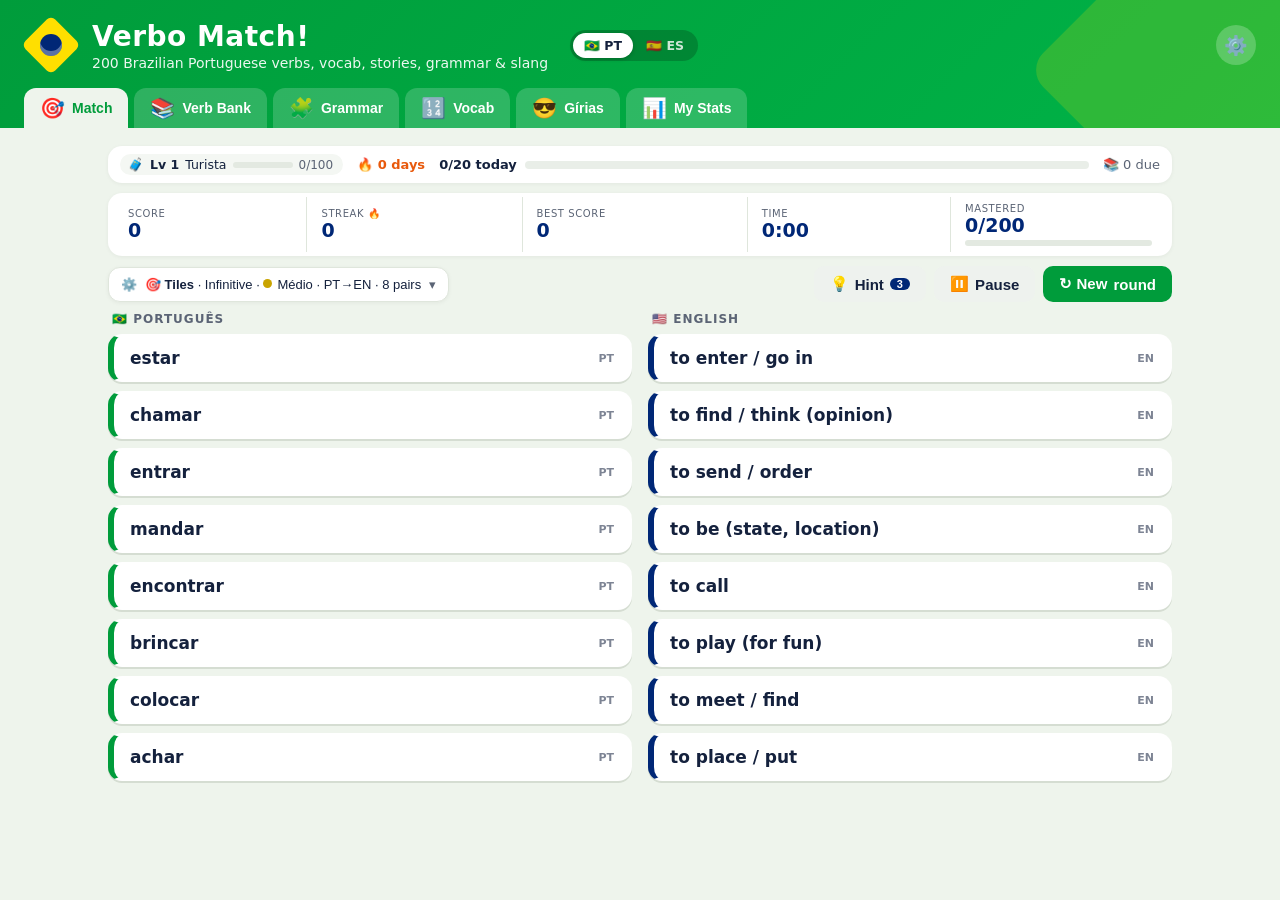
==== commit b6ce2227: "Add files via upload" ====
--- a/index.html
+++ b/index.html
@@ -1,3328 +1,22 @@
-<!doctype html>
-<html lang="en">
+<!DOCTYPE html>
+<html lang="en" data-lang="pt">
 <head>
-<meta charset="utf-8">
-<meta name="viewport" content="width=device-width, initial-scale=1, viewport-fit=cover">
-<meta name="theme-color" content="#17110d">
+<meta charset="UTF-8">
+<meta name="viewport" content="width=device-width,initial-scale=1,viewport-fit=cover">
+<meta name="theme-color" content="#009c3b">
 <meta name="apple-mobile-web-app-capable" content="yes">
 <meta name="mobile-web-app-capable" content="yes">
 <meta name="apple-mobile-web-app-status-bar-style" content="black-translucent">
-<meta name="apple-mobile-web-app-title" content="Dad Bard">
+<meta name="apple-mobile-web-app-title" content="Verbo Match">
+<link rel="manifest" href="manifest.json">
 <link rel="apple-touch-icon" href="icon-180.png">
-<link rel="icon" href="[data-uri]">
-<link rel="manifest" href="manifest.webmanifest">
-<title>Dad Bard 🪕</title>
-<style>
-:root{
-  --bg:#17110d; --bg2:#1d1610; --card:#231a13; --card2:#2d2219; --line:#3d2f22; --text:#f3e7cf; --muted:#b19f85;
-  --accent:#d6a24a; --accent2:#ecc06d; --ink:#1a1206; --good:#7cbf8a; --bad:#e07a62;
-  --modern:#d6a24a; --classic:#9bb7cf; --tiki:#74bfa1; --andrew:#e88a5a;
-  --serif:"Iowan Old Style","Palatino Linotype",Palatino,"Book Antiqua",Georgia,serif; --r:14px;
-}
-@media (prefers-color-scheme: light){
-  :root{ --bg:#f3e9d4; --bg2:#ede0c4; --card:#fbf5e7; --card2:#f1e5cb; --line:#dccaa5; --text:#2b1d10; --muted:#7a6650;
-         --accent:#9a6b1c; --accent2:#7f5612; --ink:#fff8e8; --modern:#9a6b1c; --classic:#3e6a91; --tiki:#2c7f66; --andrew:#b4502a; }
-}
-*{box-sizing:border-box}
-html,body{margin:0;background:var(--bg);color:var(--text);font:16px/1.5 -apple-system,BlinkMacSystemFont,"SF Pro Text","Segoe UI",Roboto,sans-serif;-webkit-text-size-adjust:100%}
-body{background:radial-gradient(1200px 500px at 50% -200px,var(--bg2),var(--bg))}
-body.noscroll{overflow:hidden}
-a{color:var(--accent2);text-decoration:none}
-#app{max-width:760px;margin:0 auto;padding:calc(env(safe-area-inset-top) + 8px) 14px calc(env(safe-area-inset-bottom) + 96px)}
-h1{font:600 30px/1.1 var(--serif);margin:6px 0 8px;letter-spacing:.2px}
-h2{font:600 13px/1.3 -apple-system,BlinkMacSystemFont,sans-serif;text-transform:uppercase;letter-spacing:.12em;color:var(--muted);margin:0 0 10px}
-h3{font-size:12px;margin:14px 0 4px;color:var(--muted);text-transform:uppercase;letter-spacing:.1em}
-p{margin:6px 0}
-.small{font-size:13px}.muted{color:var(--muted)}.good{color:var(--good)}.bad{color:var(--bad)}
-.top{padding:6px 2px 4px}
-.hero .brand{display:flex;align-items:center;gap:12px;margin:4px 0 12px}
-.logo{width:58px;height:58px;border-radius:50%;box-shadow:0 2px 12px rgba(0,0,0,.4);flex:0 0 58px;display:block}
-.hero h1{font-size:34px;margin:0}
-.sym{font-size:.8em;display:inline-block;transform:rotate(-14deg);margin-left:2px}
-.tagline{margin:0;font:italic 14px/1.3 var(--serif);color:var(--muted)}
-.back{display:inline-block;margin:4px 0 2px;font-size:15px}
-.dethead{display:flex;justify-content:space-between;align-items:center}
-.editbtn{font-size:14px;border:1px solid var(--line);border-radius:999px;padding:5px 12px;background:var(--card);color:var(--text)}
-.searchrow{display:flex;gap:8px}
-input,select,textarea{font:inherit;font-size:16px;color:var(--text);background:var(--card);border:1px solid var(--line);border-radius:10px;padding:10px 12px}
-input[type=search]{flex:1;min-width:0}
-textarea{width:100%;resize:vertical}
-.full{width:100%;margin:8px 0 4px}
-.btn{font:inherit;font-size:14px;background:var(--card2);color:var(--text);border:1px solid var(--line);border-radius:10px;padding:9px 12px;cursor:pointer;white-space:nowrap;display:inline-block}
-.btn.on{border-color:var(--accent);color:var(--accent2)}
-.btn.ghost{background:transparent}.btn.small{padding:5px 10px;font-size:13px}
-.btn.primary{background:var(--accent);color:var(--ink);border-color:var(--accent);font-weight:600;width:100%;padding:13px}
-.btn.danger{color:var(--bad);border-color:var(--bad);background:transparent}
-.filterbtn b{display:inline-block;min-width:18px;height:18px;border-radius:9px;background:var(--accent);color:var(--ink);font-size:11px;line-height:18px;margin-left:4px;text-align:center}
-.sortrow{display:flex;justify-content:space-between;align-items:center;margin:10px 0 4px;font-size:14px}
-.sortrow select{padding:6px 10px;font-size:14px}
-.pillbar{display:flex;gap:6px;overflow-x:auto;margin:10px -14px 0;padding:0 14px 2px;scrollbar-width:none}
-.pillbar::-webkit-scrollbar,.rail::-webkit-scrollbar{display:none}
-.pillbar button{font:inherit;font-size:14px;flex:0 0 auto;display:inline-flex;align-items:center;gap:5px;background:var(--card);color:var(--muted);border:1px solid var(--line);border-radius:999px;padding:7px 13px;cursor:pointer}
-.pillbar button i{font-style:normal;font-size:15px}.pillbar button span{font-size:11px;opacity:.7}
-.pillbar button.on{background:var(--c,var(--accent));border-color:var(--c,var(--accent));color:var(--ink);font-weight:600}
-.rail{display:flex;gap:8px;overflow-x:auto;margin:12px -14px 2px;padding:2px 14px 4px;scroll-snap-type:x proximity;scrollbar-width:none}
-.tile{position:relative;flex:0 0 auto;scroll-snap-align:start;min-width:78px;font:inherit;display:flex;flex-direction:column;align-items:center;gap:3px;background:var(--card);border:1px solid var(--line);border-radius:16px;padding:10px 10px 8px;color:var(--text);cursor:pointer;transition:transform .12s}
-.tile:active{transform:scale(.96)}
-.tile i{font-style:normal;font-size:26px;line-height:1.1;display:flex;align-items:center;justify-content:center;height:30px}
-.tile span{font-size:12px;font-weight:600;white-space:nowrap}
-.tile small{font-size:10px;color:var(--muted);white-space:nowrap}
-.tile b{position:absolute;top:5px;right:7px;font-size:10px;color:var(--muted);font-weight:600}
-.tile.on{border-color:var(--c,var(--accent));background:color-mix(in srgb,var(--c,var(--accent)) 18%,var(--card));box-shadow:0 0 0 1px var(--c,var(--accent)) inset}
-.tile.on span{color:var(--c,var(--accent2))}
-.rail.wide .tile{min-width:118px}
-.rail.tools{margin-top:4px}.rail.tools .tile{flex:1;min-width:104px;padding:14px 8px 10px}.rail.tools .tile i{font-size:30px;height:36px}
-.rail.stylegrid{display:grid;grid-template-columns:repeat(4,1fr);overflow:visible;margin:12px 0 2px;padding:0}
-.stylegrid .tile{min-width:0;padding:10px 4px 8px;border-top:3px solid var(--c)}
-.stylegrid .tile span{white-space:normal;text-align:center;line-height:1.15}
-.stylegrid .tile small{white-space:normal;text-align:center;line-height:1.2}
-.sheet .stylegrid .tile small{display:none}
-.dotc{display:inline-block;width:18px;height:18px;border-radius:50%;background:var(--c,var(--accent));box-shadow:0 0 0 3px color-mix(in srgb,var(--c,var(--accent)) 25%,transparent)}
-.pillbar .dotc{width:10px;height:10px;box-shadow:none}.pillbar button.on .dotc{background:var(--ink)}
-.fams .tile{min-width:96px}
-.fruitdot{display:block;width:24px;height:24px;border-radius:50%;box-shadow:inset -4px -4px 0 rgba(0,0,0,.15)}
-.achips{display:flex;flex-wrap:wrap;gap:6px;margin-top:10px}
-.achip{font:inherit;font-size:12px;background:color-mix(in srgb,var(--accent) 16%,var(--card));color:var(--text);border:1px solid var(--accent);border-radius:999px;padding:4px 10px;cursor:pointer}
-.achip b{color:var(--accent2);margin-left:2px}.achip.clear{background:transparent;border-color:var(--line);color:var(--muted)}
-.filterpanel{padding:10px 14px}.filterpanel .flabel{margin-top:10px}
-.row{display:flex;gap:8px;flex-wrap:wrap;margin-top:8px}
-.row.tight{align-items:center;margin-top:4px}.row.tight .pillbar{margin:0;padding:0}
-.sheet-bg{position:fixed;inset:0;background:rgba(0,0,0,.45);z-index:20}
-.sheet{position:fixed;left:0;right:0;bottom:0;max-height:82vh;display:flex;flex-direction:column;background:var(--bg2);border-top:1px solid var(--line);border-radius:22px 22px 0 0;z-index:21;padding:6px 14px calc(env(safe-area-inset-bottom) + 12px);max-width:760px;margin:0 auto;box-shadow:0 -10px 40px rgba(0,0,0,.4);animation:up .22s ease-out}
-.sheet .grab{width:40px;height:5px;border-radius:3px;background:var(--line);margin:4px auto 8px}
-.sheet-head{display:flex;justify-content:space-between;align-items:center;font:600 20px var(--serif);padding-bottom:4px}
-.sheet-body{overflow-y:auto;flex:1;margin:0 -14px;padding:0 14px 10px}
-.sheet .pillbar{flex-wrap:wrap;overflow:visible;margin:0;padding:0}
-@keyframes up{from{transform:translateY(40px);opacity:0}to{transform:none;opacity:1}}
-.fgroup{margin-bottom:12px}
-.flabel,.inlabel{display:block;font-size:11px;color:var(--muted);text-transform:uppercase;letter-spacing:.1em;margin:14px 0 6px}
-.ghead{display:flex;align-items:center;gap:8px;margin:20px 2px 2px;font:600 20px var(--serif);text-transform:none;letter-spacing:0;color:var(--text);border-bottom:2px solid var(--c);padding-bottom:6px}
-.ghead i{font-style:normal}.ghead span{font:600 12px -apple-system,sans-serif;color:var(--muted);margin-left:auto}
-.cards{list-style:none;margin:6px 0 0;padding:0}
-.card{display:flex;justify-content:space-between;align-items:center;gap:10px;background:var(--card);border:1px solid var(--line);border-radius:var(--r);padding:12px 14px;margin:8px 0;color:var(--text);box-shadow:inset 3px 0 0 var(--c,transparent)}
-.card:active{background:var(--card2)}
-.cname{font:600 18px/1.25 var(--serif)}.csub{font-size:13px;color:var(--muted)}
-.marks{margin-top:4px;display:flex;gap:4px;flex-wrap:wrap}
-.mk{display:inline-block;font-size:10px;font-weight:600;letter-spacing:.04em;border:1px solid var(--line);border-radius:5px;padding:0 5px;color:var(--muted);vertical-align:middle}
-.mk.av{color:var(--andrew);border-color:var(--andrew)}.mk.exp{font-style:italic}.mk.flag{color:var(--bad);border-color:var(--bad)}
-.mk.vars{color:var(--accent2);border-color:var(--accent)}.mk.calc{color:var(--accent2);border-color:var(--accent)}
-.mk.edit{color:var(--classic);border-color:var(--classic)}.mk.star{color:var(--accent);border:0;letter-spacing:-1px}
-.cside{display:flex;flex-direction:column;align-items:flex-end;gap:4px}
-.abv{font-variant-numeric:tabular-nums;font-size:13px;color:var(--muted)}
-.dot{display:inline-block;width:7px;height:7px;border-radius:50%;background:var(--accent);vertical-align:middle}
-.tick{color:var(--good);font-size:13px}
-.pill{display:inline-block;font-size:12px;border:1px solid var(--line);border-radius:999px;padding:2px 9px;color:var(--muted);background:var(--card2);white-space:nowrap}
-.pill.tiny{font-size:10px;padding:0 6px}
-.cat-modern{color:var(--modern);border-color:var(--modern)}.cat-classic{color:var(--classic);border-color:var(--classic)}.cat-tiki{color:var(--tiki);border-color:var(--tiki)}.cat-andrew{color:var(--andrew);border-color:var(--andrew)}
-.pill.exp{font-style:italic}.pill.edit{color:var(--classic);border-color:var(--classic)}
-.pill.root{color:var(--accent2);border-color:var(--accent)}.pill.home{color:var(--good);border-color:var(--good)}.pill.equip{color:var(--bad);border-color:var(--bad)}
-.badges{display:flex;flex-wrap:wrap;gap:6px}
-.panel{background:var(--card);border:1px solid var(--line);border-radius:var(--r);padding:14px;margin:12px 0}
-.panel.mine{border-color:color-mix(in srgb,var(--andrew) 55%,var(--line));box-shadow:inset 3px 0 0 var(--andrew)}
-.panel.guest{box-shadow:inset 3px 0 0 var(--classic)}
-.flagbox{border:1px dashed var(--bad);border-radius:var(--r);padding:10px 14px;margin:12px 0;font-size:14px;background:color-mix(in srgb,var(--bad) 7%,transparent)}
-.flagbox b{color:var(--bad);font-size:13px}.flagbox ul{margin:4px 0 0;padding-left:18px}
-.controls{display:flex;justify-content:space-between;align-items:center;padding:10px 12px}
-.seg{display:inline-flex;border:1px solid var(--line);border-radius:10px;overflow:hidden}
-.seg button{font:inherit;font-size:14px;background:transparent;color:var(--muted);border:0;padding:7px 14px;cursor:pointer}
-.seg button.on{background:var(--accent);color:var(--ink);font-weight:600}
-.scaler{display:flex;align-items:center;gap:10px;font-size:14px}
-.scaler button{font:inherit;font-size:20px;line-height:1;width:36px;height:36px;border-radius:50%;border:1px solid var(--line);background:var(--card2);color:var(--text);cursor:pointer}
-.varpick{margin:4px 0 10px;padding:10px 12px 12px;border:1px solid var(--line);border-radius:var(--r);background:var(--card)}
-.varpick .flabel{margin:0 0 2px}.varpick .pillbar{flex-wrap:wrap;overflow:visible;margin:6px 0 0;padding:0}
-.varname{margin:10px 0 0;font:italic 15px/1.4 var(--serif)}
-.addstyle{display:inline-block;margin-top:10px;font-size:13px}.addstyle.solo{margin:0 0 10px}
-.vtabs{display:flex;gap:6px;margin-bottom:10px;flex-wrap:wrap}
-.vtabs button{font:inherit;font-size:14px;flex:1;min-width:120px;background:var(--card2);color:var(--muted);border:1px solid var(--line);border-radius:10px;padding:8px 10px;cursor:pointer}
-.vtabs button.on{color:var(--text);border-color:var(--accent);font-weight:600}
-.vtabs button.on.minev{border-color:var(--andrew);color:var(--andrew)}.vtabs button.on.guestv{border-color:var(--classic);color:var(--classic)}
-.vnote,.matchnote{font:italic 15px/1.4 var(--serif);color:var(--muted);margin:0 0 6px}.matchnote{color:var(--good)}
-.spec{list-style:none;margin:0;padding:0}
-.spec li{display:flex;gap:12px;padding:7px 0;border-bottom:1px solid var(--line)}.spec li:last-child{border-bottom:0}
-.spec li.opt{opacity:.7}
-.amt{flex:0 0 112px;font-weight:600;font-variant-numeric:tabular-nums;color:var(--accent2)}
-.ing small{display:block;color:var(--muted);font-size:12px}
-.preplink{color:var(--text);border-bottom:1px dotted var(--andrew)}
-.tag{font-style:normal;font-size:11px;color:var(--muted);border:1px solid var(--line);border-radius:6px;padding:0 5px;text-transform:none;letter-spacing:0}
-.diff{margin:10px 0 2px;font-size:14px}.diff summary{cursor:pointer;color:var(--accent2)}
-.diff ul{list-style:none;padding:0;margin:6px 0 0}.diff li{padding:2px 0}
-.d-add{color:var(--good)}.d-rem{color:var(--bad)}
-.kv{display:grid;grid-template-columns:repeat(auto-fit,minmax(150px,1fr));gap:8px;margin:12px 0 4px}
-.kv div{background:var(--card2);border-radius:10px;padding:8px 10px;font-size:14px}
-.kv span{display:block;font-size:11px;color:var(--muted);text-transform:uppercase;letter-spacing:.08em}
-.stats{display:grid;grid-template-columns:repeat(3,1fr);gap:8px}
-.stats div{background:var(--card2);border-radius:10px;padding:10px;text-align:center}
-.stats b{display:block;font:600 19px/1.3 var(--serif);font-variant-numeric:tabular-nums}
-.stats span{font-size:11px;color:var(--muted)}
-.lin{margin:6px 0;font-size:15px}.lin>.muted{display:block;font-size:11px;text-transform:uppercase;letter-spacing:.08em}
-.kids{margin:4px 0 0;padding-left:18px}.kids small{display:block;color:var(--muted)}
-.conf{font-size:11px;text-transform:none;letter-spacing:0;border-radius:6px;padding:1px 7px;margin-left:6px;vertical-align:middle}
-.conf-high{background:rgba(124,191,138,.15);color:var(--good)}.conf-medium{background:rgba(214,162,74,.15);color:var(--accent2)}.conf-low{background:rgba(224,122,98,.15);color:var(--bad)}
-.conf-own{background:color-mix(in srgb,var(--andrew) 15%,transparent);color:var(--andrew)}
-.srcs{display:grid;grid-template-columns:1fr 1fr;gap:6px 10px;font-size:14px}.src{display:flex;gap:6px;align-items:center}
-.xlinks{display:flex;flex-wrap:wrap;gap:12px;margin-top:12px;font-size:14px}
-.said{font:italic 15px/1.45 var(--serif);background:var(--card2);border-left:3px solid var(--andrew);border-radius:8px;padding:8px 12px;margin-bottom:10px}
-.said span{display:block;font:600 11px/1.4 -apple-system,sans-serif;font-style:normal;text-transform:uppercase;letter-spacing:.08em;color:var(--muted)}
-.stars{display:flex;gap:4px;margin-bottom:8px}
-.stars button{font-size:24px;background:none;border:0;color:var(--line);cursor:pointer;padding:0 2px}.stars button.on{color:var(--accent)}
-.toggles{display:flex;flex-direction:column;gap:6px;margin-bottom:10px;font-size:14px}.toggles label{display:flex;gap:8px;align-items:center}
-input[type=checkbox]{flex-shrink:0;width:18px;height:18px;accent-color:var(--accent);padding:0}
-.chips{display:flex;flex-wrap:wrap;gap:6px}
-.chip{font:inherit;font-size:13px;background:var(--card2);color:var(--text);border:1px solid var(--line);border-radius:999px;padding:5px 10px;display:inline-block}
-.chips.static .chip{color:var(--accent2)}.chip.mine{border-color:var(--andrew)}.chip.more{color:var(--muted)}
-.tree summary{cursor:pointer;font:17px/1.35 var(--serif);list-style:none}.tree summary b{font-weight:600}
-.tree summary .muted{font:14px -apple-system,sans-serif}.tree summary::-webkit-details-marker{display:none}
-.tree summary::before{content:'▸ ';color:var(--accent)}.tree details[open] summary::before{content:'▾ '}
-.treeul,.treeul ul{list-style:none;margin:0;padding-left:16px;border-left:1px solid var(--line)}.treeul{margin-top:8px}
-.treeul li{padding:5px 0 3px 10px;position:relative}
-.treeul li::before{content:'';position:absolute;left:-16px;top:16px;width:20px;border-top:1px solid var(--line)}
-.treeul small{display:block;color:var(--muted);font-size:12px}
-.tlist,.todo{list-style:none;padding:0;margin:0}.tlist li,.todo li{padding:8px 0;border-bottom:1px solid var(--line)}.tlist li:last-child,.todo li:last-child{border:0}
-.todo small{display:block;color:var(--muted);font-size:13px;margin-top:2px}
-.bul{margin:4px 0;padding-left:18px}.bul li{margin:3px 0}
-.coef{display:grid;grid-template-columns:70px repeat(3,1fr);gap:6px;align-items:center;font-size:14px}.coef input{width:100%;padding:8px;min-width:0}
-.weigh{display:grid;grid-template-columns:1fr 1fr;gap:8px}.weigh input,.weigh select{min-width:0;width:100%}.weigh select,.weigh .btn{grid-column:1/-1}
-.tests{list-style:none;padding:0;margin:0;font-size:13px}.tests li{padding:5px 0;border-bottom:1px solid var(--line)}.tests small{display:block;color:var(--muted)}
-.t-pass b{color:var(--good)}.t-fail b{color:var(--bad)}.t-warn b{color:var(--accent)}
-.empty{text-align:center;color:var(--muted);padding:30px 0;font:italic 16px var(--serif)}
-.apocard{display:flex;align-items:center;gap:12px;background:linear-gradient(135deg,color-mix(in srgb,var(--accent) 22%,var(--card)),var(--card));border:1px solid var(--accent);border-radius:var(--r);padding:12px 14px;margin:12px 0;color:var(--text)}
-.apocard i{font-style:normal;font-size:28px}.apocard div{flex:1}.apocard b{display:block;font:600 17px var(--serif)}.apocard span{font-size:13px;color:var(--muted)}.apocard em{font-style:normal;font-size:24px;color:var(--accent2)}
-.callout{font:italic 15px/1.45 var(--serif);border-left:3px solid var(--accent);background:color-mix(in srgb,var(--accent) 8%,transparent);padding:10px 14px;border-radius:0 12px 12px 0;margin:6px 0 4px}
-.fab{position:fixed;right:max(16px,calc(50% - 364px));bottom:calc(env(safe-area-inset-bottom) + 78px);width:56px;height:56px;border-radius:50%;background:var(--accent);color:var(--ink);font-size:30px;line-height:56px;text-align:center;box-shadow:0 6px 18px rgba(0,0,0,.45);z-index:9}
-/* editor */
-.field{display:block;margin:10px 0}.field>span{display:block;font-size:11px;color:var(--muted);text-transform:uppercase;letter-spacing:.08em;margin-bottom:4px}
-.field input,.field select,.field textarea{width:100%}
-.grid2{display:grid;grid-template-columns:1fr 1fr;gap:8px}
-.erow{display:grid;grid-template-columns:70px 108px 1fr;gap:6px;padding:10px 0;border-bottom:1px solid var(--line);align-items:center}
-.erow input,.erow select{padding:8px;min-width:0;width:100%}
-.erow .eflag{grid-column:1/3}.erow .ebtns{display:flex;gap:6px;justify-content:flex-end}
-.erow .ebtns button{font:inherit;width:38px;height:36px;border-radius:9px;border:1px solid var(--line);background:var(--card2);color:var(--text);cursor:pointer}
-.erow .edel{color:var(--bad)!important}
-.enew{grid-column:1/-1;display:flex;gap:6px;align-items:center;font-size:13px;color:var(--andrew);flex-wrap:wrap}.enew.hide{display:none}
-.enew select{width:auto}.enew input{width:64px}
-.eamt.dim{opacity:.4}.bad-in{border-color:var(--bad)!important}
-#eadd{margin-top:10px}
-.ebar{display:flex;flex-direction:column;gap:8px;margin:14px 0}
-.warnline{font-size:13px;color:var(--bad)}
-/* evolution */
-.timeline{position:relative;padding-left:26px;margin-top:6px}
-.timeline::before{content:'';position:absolute;left:10px;top:8px;bottom:8px;width:2px;background:linear-gradient(var(--accent),var(--line) 60%,var(--andrew))}
-.era-head{display:flex;align-items:center;gap:10px;margin:18px 0 6px -26px;position:sticky;top:0;z-index:2;background:color-mix(in srgb,var(--bg) 92%,transparent);backdrop-filter:blur(8px);-webkit-backdrop-filter:blur(8px);padding:6px 0}
-.era-ico{width:22px;height:22px;flex:0 0 22px;display:flex;align-items:center;justify-content:center;font-size:15px;background:var(--bg);border-radius:50%;box-shadow:0 0 0 2px var(--accent)}
-.era-head b{display:block;font:600 19px var(--serif)}.era-head small{color:var(--muted);font-size:12px}
-.evo-card{position:relative;background:var(--card);border:1px solid var(--line);border-radius:var(--r);padding:12px 14px;margin:10px 0;box-shadow:inset 3px 0 0 var(--c)}
-.evo-card::before{content:'';position:absolute;left:-21px;top:18px;width:10px;height:10px;border-radius:50%;background:var(--c);box-shadow:0 0 0 3px var(--bg)}
-.evo-card.trunk{border-color:var(--accent);background:linear-gradient(160deg,color-mix(in srgb,var(--accent) 16%,var(--card)),var(--card) 70%)}
-.evo-top{display:flex;justify-content:space-between;font-size:12px;color:var(--muted)}
-.yr{font-weight:700;color:var(--c)}
-.evo-name{font:600 20px/1.2 var(--serif);text-transform:none;letter-spacing:0;margin:2px 0 4px;color:var(--text)}.evo-name a{color:var(--text)}
-.trunk-badge{font:600 10px -apple-system,sans-serif;text-transform:uppercase;letter-spacing:.1em;color:var(--ink);background:var(--accent);border-radius:5px;padding:2px 6px;vertical-align:middle}
-.formula{font:600 12px/1.4 ui-monospace,Menlo,monospace;color:var(--accent2);margin-bottom:4px}.formula.big{font-size:15px}
-.evo-card p{font-size:14px;margin:4px 0 6px}.evo-from{font-size:13px;color:var(--muted);margin:3px 0}.mine-count{font-size:12px;color:var(--andrew);margin-top:6px}
-.evotree,.evotree ul{list-style:none;margin:0;padding-left:16px}.evotree{padding-left:0}
-.evotree ul{border-left:2px solid var(--line);margin-left:8px}.evotree li{position:relative;padding:3px 0}
-.evotree ul>li::before{content:'';position:absolute;left:-16px;top:17px;width:14px;border-top:2px solid var(--line)}
-.tnode{display:flex;align-items:center;gap:8px;padding:6px 8px;border-radius:10px;color:var(--text)}
-.tnode .dotc{width:12px;height:12px;flex:0 0 12px}.tn{font-weight:600}.ty{font-size:12px;color:var(--muted);margin-left:auto;white-space:nowrap}
-.tc{font-size:11px;min-width:20px;text-align:center;background:var(--card2);border:1px solid var(--line);border-radius:9px;padding:0 5px;color:var(--muted)}
-.evotree li.trunk>.tnode{background:color-mix(in srgb,var(--accent) 15%,transparent);border:1px solid var(--accent)}
-.evotree li.dim>.tnode{opacity:.35}.also{display:block;margin:-2px 0 2px 36px;font-size:11px;color:var(--muted)}
-.pathline{list-style:none;padding:0;margin:0;display:flex;flex-wrap:wrap;gap:4px 0;align-items:center}
-.pathline li{font-size:14px;display:flex;align-items:center}
-.pathline li::before{content:'';display:inline-block;width:9px;height:9px;border-radius:50%;background:var(--c);margin-right:6px}
-.pathline li:not(:last-child)::after{content:'→';color:var(--muted);margin:0 8px}.pathline small{color:var(--muted);margin-left:4px}
-/* apothecary */
-.ratio{font:600 13px/1.4 ui-monospace,Menlo,monospace;color:var(--accent2);margin:12px 0 2px}
-.numin{display:flex;align-items:center;background:var(--card2);border:1px solid var(--line);border-radius:14px;overflow:hidden}
-.numin input{flex:1;min-width:0;border:0;background:transparent;font:600 26px/1 var(--serif);text-align:center;padding:10px 4px}
-.numin .unit{color:var(--muted);font-size:15px;padding-right:6px}
-.numin button{font:inherit;font-size:24px;width:52px;align-self:stretch;background:transparent;border:0;color:var(--accent2);cursor:pointer}
-.duo{display:grid;grid-template-columns:1fr 1fr;gap:8px}.duo label{font-size:12px;color:var(--muted)}.duo .numin input{font-size:20px}.duo .numin button{width:36px}
-.outgrid{display:grid;grid-template-columns:repeat(auto-fill,minmax(140px,1fr));gap:8px;margin:14px 0 8px}
-.outgrid div{background:var(--card2);border-radius:12px;padding:10px 12px}
-.outgrid div.hi{background:color-mix(in srgb,var(--accent) 16%,var(--card2));border:1px solid color-mix(in srgb,var(--accent) 45%,transparent)}
-.outgrid b{display:block;font:600 24px/1.15 var(--serif)}.outgrid span{display:block;font-size:12px;color:var(--muted)}.outgrid small{display:block;font-size:11px;color:var(--muted);margin-top:2px}
-.steps{padding-left:20px;margin:4px 0}.steps li{margin:5px 0}
-.sygrid{display:grid;grid-template-columns:repeat(auto-fill,minmax(88px,1fr));gap:8px;margin-top:12px}
-.sytile{position:relative;font:inherit;display:flex;flex-direction:column;align-items:center;gap:4px;background:var(--card2);border:1px solid var(--line);border-radius:14px;padding:10px 4px;color:var(--text);cursor:pointer}
-.sytile i{font-style:normal;font-size:24px}.sytile span{font-size:12px;font-weight:600;text-align:center}.sytile em{position:absolute;top:3px;right:5px;font-style:normal;font-size:11px}
-.sytile.mine{border-color:color-mix(in srgb,var(--andrew) 45%,var(--line))}
-.sytile.on{border-color:var(--accent);background:color-mix(in srgb,var(--accent) 18%,var(--card2));box-shadow:0 0 0 1px var(--accent) inset}
-.savebtn{margin-top:4px}.savemsg{margin-left:8px}.badgeline{margin-top:12px}.fruits .tile{min-width:84px}
-nav.tabs{position:fixed;left:0;right:0;bottom:0;display:flex;justify-content:space-around;background:color-mix(in srgb,var(--bg) 90%,transparent);backdrop-filter:blur(14px);-webkit-backdrop-filter:blur(14px);border-top:1px solid var(--line);padding:6px 0 calc(env(safe-area-inset-bottom) + 6px);z-index:10}
-nav.tabs a{flex:1;text-align:center;color:var(--muted);font-size:11px;padding:4px 0}
-nav.tabs a i{display:block;font-style:normal;font-size:20px;line-height:1.2}
-nav.tabs a.on{color:var(--accent2)}
-.sheet-top{touch-action:none;cursor:grab;margin:-6px -14px 0;padding:6px 14px 0}
-.sheet .grab{width:44px;height:5px}
-.swipehint{font:12px -apple-system,sans-serif;color:var(--muted);margin-left:8px;margin-right:auto}
-.sheet{will-change:transform}
-.hidbanner{border:1px dashed var(--muted);border-radius:var(--r);padding:10px 14px;margin:10px 0;font-size:14px;display:flex;align-items:center;gap:8px;flex-wrap:wrap}
-.hidbanner .btn{margin-left:auto}
-.hidepanel{text-align:center;border-style:dashed;background:transparent}
-.hidebtn{color:var(--muted)}
-.hidlist{list-style:none;padding:0;margin:0}.hidlist li{display:flex;justify-content:space-between;align-items:center;gap:10px;padding:8px 0;border-bottom:1px solid var(--line)}
-.hidlist li:last-child{border:0}.hidlist small{display:block;color:var(--muted);font-size:12px}
-.hidlist + .btn{margin-top:8px}
-.craftbtns{margin-top:10px}.craftbtns .btn{flex:1;text-align:center}
-.sechead{display:flex;align-items:center;justify-content:space-between;gap:8px}
-.sectools{display:flex;gap:6px;align-items:center;text-transform:none;letter-spacing:0;font-weight:500}
-.sectools a{font-size:13px}
-.sectools button{background:none;border:0;cursor:pointer;font-size:14px;padding:2px 4px}
-.secform input{width:100%;margin:8px 0}
-.iconpick{display:flex;flex-wrap:wrap;gap:6px}
-.iconpick button{font-size:20px;width:42px;height:42px;border-radius:10px;border:1px solid var(--line);background:var(--card2);cursor:pointer}
-.iconpick button.on{border-color:var(--accent);box-shadow:0 0 0 1px var(--accent) inset}
-.ico{width:1.15em;height:1.15em;display:inline-block;vertical-align:-.15em}
-.sytile i .ico{width:26px;height:26px}
-@media (min-width:700px){ .stats{grid-template-columns:repeat(6,1fr)} }
-</style>
+<link rel="icon" type="image/png" sizes="192x192" href="icon-192.png">
+<title>Verbo Match!</title>
+<script>try{if(localStorage.getItem("vm_lang")==="es"&&!/[?&]pt/.test(location.search))location.replace("es.html"+location.hash)}catch(e){}</script>
+<link rel="stylesheet" href="app.css">
+<style>#boot{min-height:100vh;display:flex;flex-direction:column;align-items:center;justify-content:center;gap:10px;font-family:system-ui,sans-serif;color:#5b6475;text-align:center;padding:20px}#boot .sp{width:38px;height:38px;border:4px solid #dfe6dc;border-top-color:#009c3b;border-radius:50%;animation:bs 1s linear infinite}@keyframes bs{to{transform:rotate(360deg)}}#boot button{border:0;background:#009c3b;color:#fff;border-radius:10px;padding:9px 16px;font-weight:700}</style>
 </head>
 <body>
-<main id="app"><p class="muted">Tuning the lute…</p></main>
-<nav class="tabs">
-  <a href="#/" data-t="browse"><i>📜</i>Songbook</a>
-  <a href="#/lineage" data-t="lineage"><i>🌳</i>Bloodlines</a>
-  <a href="#/apothecary" data-t="apo"><i>⚖️</i>Apothecary</a>
-  <a href="#/tech" data-t="tech"><i>⚗️</i>Craft</a>
-  <a href="#/more" data-t="more"><i>🍺</i>Tavern</a>
-</nav>
-<script>window.DB_LOGO="[data-uri]";</script>
-<script>/* calc.js */
-/* Cocktail calculator: ABV, dilution, sugar, acid.
-   Dilution model: Dave Arnold's published regression approach (Liquid Intelligence).
-   Coefficients are editable in-app (Tavern > Calculator check). Validate with tests.js. */
-(function (root, factory) {
-  if (typeof module === 'object' && module.exports) module.exports = factory();
-  else root.CocktailCalc = factory();
-})(typeof self !== 'undefined' ? self : this, function () {
-  var ML_PER_OZ = 29.5735;
-  var UNIT_ML = { oz: ML_PER_OZ, ml: 1, dash: 0.8, drop: 0.05, tsp: 4.93, tbsp: 14.8, bsp: 4.0, white: 30, egg: 45 };
-  var SOLID = { leaf: 1, leaves: 1, slice: 1, sprig: 1, whole: 1, pinch: 1, rinse: 1, handful: 1, piece: 1, coin: 1, free: 1, garnish: 1 };
-
-  // d = a*A^2 + b*A + c. VERIFY against your copy of Liquid Intelligence.
-  var DEFAULT_COEF = { shake: [1.567, 1.742, 0.203], stir: [-1.21, 1.246, 0.145] };
-  var COEF = { shake: DEFAULT_COEF.shake.slice(), stir: DEFAULT_COEF.stir.slice() };
-  function setCoefficients(c) {
-    if (c && c.shake && c.shake.length === 3) COEF.shake = c.shake.map(Number);
-    if (c && c.stir && c.stir.length === 3) COEF.stir = c.stir.map(Number);
-  }
-  function quad(k, A) { return k[0] * A * A + k[1] * A + k[2]; }
-  function shakenDilution(A) { return quad(COEF.shake, A); }
-  function stirredDilution(A) { return quad(COEF.stir, A); }
-  function measuredDilution(gBefore, gAfter) { return gBefore > 0 ? (gAfter - gBefore) / gBefore : 0; }
-
-  function dilutionFor(method, A) {
-    switch (method) {
-      case 'shake': case 'dryshake': case 'whip': return { d: shakenDilution(A), model: 'shaken' };
-      case 'swizzle': case 'blend': return { d: shakenDilution(A), model: 'shaken (approx.)', warn: 'Crushed ice and blending usually add more water than this estimate.' };
-      case 'stir': return { d: stirredDilution(A), model: 'stirred' };
-      case 'build': return { d: 0, model: 'built (no ice melt counted)', warn: 'Assumes chilled ingredients; real melt on the rocks keeps adding water.' };
-      case 'freeze': return { d: 0, model: 'frozen (any water is already in the recipe)' };
-      default: return { d: 0, model: 'none' };
-    }
-  }
-  function itemMl(item) {
-    var unit = item[1], opts = item[3] || {};
-    var amt = opts.to != null ? (item[0] + opts.to) / 2 : item[0];   // ranges use the midpoint
-    if (opts.side || opts.opt || unit === 'rinse' || SOLID[unit]) return 0;
-    if (unit === 'top') return amt * ML_PER_OZ;
-    var per = UNIT_ML[unit];
-    return per ? amt * per : 0;
-  }
-  function compute(spec, method, ING) {
-    var pre = { v: 0, eth: 0, sug: 0, acid: 0 }, post = { v: 0, eth: 0, sug: 0, acid: 0 }, missing = [];
-    spec.forEach(function (it) {
-      var ml = itemMl(it); if (!ml) return;
-      var ing = ING[it[2]]; if (!ing) { missing.push(it[2]); return; }
-      var o = it[3] || {}, b = (o.post || it[1] === 'top') ? post : pre;
-      b.v += ml; b.eth += ml * (ing.abv || 0); b.sug += ml * (ing.sug || 0); b.acid += ml * (ing.acid || 0);
-    });
-    var A0 = pre.v ? pre.eth / pre.v : 0, dil = dilutionFor(method, A0);
-    var water = pre.v * dil.d, total = pre.v + water + post.v, startV = pre.v + post.v;
-    return {
-      startMl: startV, startAbv: startV ? (pre.eth + post.eth) / startV : 0, mixAbv: A0, dilution: dil.d, waterMl: water,
-      finalMl: total, finalAbv: total ? (pre.eth + post.eth) / total : 0,
-      sugarPer100: total ? (pre.sug + post.sug) / total * 100 : 0, acidPct: total ? (pre.acid + post.acid) / total * 100 : 0,
-      model: dil.model, warn: dil.warn || null, missing: missing
-    };
-  }
-  function strengthLabel(abv) { return abv < 0.12 ? 'Light' : abv < 0.20 ? 'Medium' : 'Strong'; }
-  return {
-    ML_PER_OZ: ML_PER_OZ, UNIT_ML: UNIT_ML, SOLID: SOLID, DEFAULT_COEF: DEFAULT_COEF,
-    getCoefficients: function () { return { shake: COEF.shake.slice(), stir: COEF.stir.slice() }; },
-    setCoefficients: setCoefficients, measuredDilution: measuredDilution,
-    shakenDilution: shakenDilution, stirredDilution: stirredDilution,
-    dilutionFor: dilutionFor, itemMl: itemMl, compute: compute, strengthLabel: strengthLabel
-  };
-});
-
-</script>
-<script>/* data.js */
-/* ============================================================
-   DATA: ingredients, core drinks, techniques
-   Specs are ingredient lists (facts). Descriptions/method text are original wording.
-   ============================================================ */
-(function (root) {
-var ING = {
-  gin:{n:'London dry gin',abv:.44,t:'spirit'}, plymouth:{n:'Plymouth gin',abv:.412,t:'spirit'},
-  earlgreygin:{n:'Earl Grey–infused gin',abv:.44,t:'spirit'}, vodka:{n:'Vodka',abv:.40,t:'spirit'},
-  citronvodka:{n:'Citrus vodka',abv:.40,t:'spirit'}, vanillavodka:{n:'Vanilla vodka',abv:.35,t:'spirit'},
-  bourbon:{n:'Bourbon',abv:.45,t:'spirit'}, bourboncask:{n:'Cask-strength bourbon',abv:.60,t:'spirit'},
-  baconbourbon:{n:'Bacon fat-washed bourbon',abv:.44,t:'spirit'}, rye:{n:'Rye whiskey',abv:.45,t:'spirit'},
-  scotch:{n:'Blended Scotch',abv:.40,t:'spirit'}, islay:{n:'Islay single malt',abv:.43,t:'spirit'},
-  highballwhisky:{n:'Japanese or Scotch whisky',abv:.43,t:'spirit'}, blanco:{n:'Blanco tequila',abv:.40,t:'spirit'},
-  reposado:{n:'Reposado tequila',abv:.40,t:'spirit'}, mezcal:{n:'Mezcal',abv:.44,t:'spirit'},
-  whiterum:{n:'White rum',abv:.40,t:'spirit'}, agedrum:{n:'Aged rum',abv:.40,t:'spirit'},
-  goldrum:{n:'Gold Puerto Rican rum',abv:.40,t:'spirit'}, jamaicanrum:{n:'Aged Jamaican rum',abv:.43,t:'spirit'},
-  smithcross:{n:'Navy-strength Jamaican rum (e.g., Smith & Cross)',abv:.57,t:'spirit'},
-  overproof:{n:'Overproof white Jamaican rum',abv:.63,t:'spirit'}, demerararum:{n:'Demerara rum',abv:.40,t:'spirit'},
-  demerara151:{n:'151-proof Demerara rum',abv:.755,t:'spirit'}, blackstrap:{n:'Blackstrap rum',abv:.40,t:'spirit'},
-  spicedrum:{n:'Spiced rum',abv:.35,t:'spirit'}, agricole:{n:'Aged rhum agricole',abv:.45,t:'spirit'},
-  darkrum:{n:'Dark rum',abv:.40,t:'spirit'}, navyrum:{n:'Navy rum (e.g., Pusser’s)',abv:.42,t:'spirit'},
-  cognac:{n:'Cognac',abv:.40,t:'spirit'}, calvados:{n:'Calvados',abv:.40,t:'spirit'}, pisco:{n:'Pisco',abv:.40,t:'spirit'},
-  aquavit:{n:'Aquavit',abv:.40,t:'spirit'}, apricoteau:{n:'Apricot eau-de-vie',abv:.40,t:'spirit'},
-  sweetvermouth:{n:'Sweet vermouth',abv:.165,sug:.16,acid:.006,t:'wine'}, dryvermouth:{n:'Dry vermouth',abv:.175,sug:.03,acid:.006,t:'wine'},
-  blancvermouth:{n:'Blanc vermouth',abv:.16,sug:.13,acid:.006,t:'wine'}, puntemes:{n:'Punt e Mes',abv:.16,sug:.17,acid:.006,t:'wine'},
-  lillet:{n:'Lillet Blanc',abv:.17,sug:.095,acid:.006,t:'wine'}, fino:{n:'Fino sherry',abv:.15,acid:.004,t:'wine'},
-  manzanilla:{n:'Manzanilla sherry',abv:.15,acid:.004,t:'wine'}, amontillado:{n:'Amontillado sherry',abv:.18,acid:.004,t:'wine'},
-  champagne:{n:'Champagne (brut)',abv:.12,sug:.01,acid:.006,t:'wine'}, prosecco:{n:'Prosecco',abv:.11,sug:.012,acid:.006,t:'wine'},
-  cointreau:{n:'Cointreau',abv:.40,sug:.25,t:'liqueur'}, curacao:{n:'Orange curaçao',abv:.40,sug:.25,t:'liqueur'},
-  campari:{n:'Campari',abv:.24,sug:.24,t:'liqueur'}, aperol:{n:'Aperol',abv:.11,sug:.24,t:'liqueur'},
-  nonino:{n:'Amaro Nonino',abv:.35,sug:.12,t:'liqueur'}, cynar:{n:'Cynar',abv:.165,sug:.17,t:'liqueur'},
-  averna:{n:'Averna',abv:.29,sug:.24,t:'liqueur'}, montenegro:{n:'Amaro Montenegro',abv:.23,sug:.22,t:'liqueur'},
-  nardini:{n:'Amaro Nardini',abv:.29,sug:.15,t:'liqueur'}, fernet:{n:'Fernet-Branca',abv:.39,sug:.08,t:'liqueur'},
-  greenchartreuse:{n:'Green Chartreuse',abv:.55,sug:.25,t:'liqueur'}, yellowchartreuse:{n:'Yellow Chartreuse',abv:.40,sug:.31,t:'liqueur'},
-  maraschino:{n:'Maraschino liqueur',abv:.32,sug:.35,t:'liqueur'}, stgermain:{n:'Elderflower liqueur (St-Germain)',abv:.20,sug:.33,t:'liqueur'},
-  suze:{n:'Suze',abv:.20,sug:.20,t:'liqueur'}, benedictine:{n:'Bénédictine',abv:.40,sug:.33,t:'liqueur'},
-  cassis:{n:'Crème de cassis',abv:.16,sug:.45,t:'liqueur'}, mure:{n:'Crème de mûre',abv:.16,sug:.40,t:'liqueur'},
-  violette:{n:'Crème de violette',abv:.16,sug:.35,t:'liqueur'}, coffeeliqueur:{n:'Coffee liqueur',abv:.20,sug:.40,t:'liqueur'},
-  amaretto:{n:'Amaretto',abv:.28,sug:.30,t:'liqueur'}, passionliqueur:{n:'Passion fruit liqueur',abv:.17,sug:.30,t:'liqueur'},
-  chambord:{n:'Black raspberry liqueur (Chambord)',abv:.165,sug:.40,t:'liqueur'}, pearliqueur:{n:'Pear liqueur',abv:.25,sug:.25,t:'liqueur'},
-  apricotliqueur:{n:'Apricot liqueur',abv:.24,sug:.30,t:'liqueur'}, peachliqueur:{n:'Peach brandy (liqueur style)',abv:.30,sug:.25,t:'liqueur'},
-  allspice:{n:'Allspice dram',abv:.225,sug:.30,t:'liqueur'}, falernum:{n:'Falernum',abv:.11,sug:.28,acid:.002,t:'liqueur'},
-  jager:{n:'Jägermeister',abv:.35,sug:.25,t:'liqueur'},
-  angostura:{n:'Angostura bitters',abv:.447,sug:.04,t:'bitters'}, peychauds:{n:'Peychaud’s bitters',abv:.35,sug:.06,t:'bitters'},
-  orangebitters:{n:'Orange bitters',abv:.28,t:'bitters'}, molebitters:{n:'Mole bitters',abv:.53,t:'bitters'},
-  peachbitters:{n:'Peach bitters',abv:.35,t:'bitters'}, absinthe:{n:'Absinthe',abv:.68,t:'bitters'},
-  lime:{n:'Lime juice',sug:.016,acid:.06,t:'juice'}, lemon:{n:'Lemon juice',sug:.025,acid:.06,t:'juice'},
-  grapefruit:{n:'Grapefruit juice',sug:.06,acid:.024,t:'juice'}, orange:{n:'Orange juice',sug:.09,acid:.008,t:'juice'},
-  pineapple:{n:'Pineapple juice',sug:.10,acid:.008,t:'juice'}, cranberry:{n:'Cranberry juice (cocktail)',sug:.12,acid:.005,t:'juice'},
-  applejuice:{n:'Apple juice (cloudy)',sug:.10,acid:.005,t:'juice'}, espresso:{n:'Espresso (fresh)',t:'juice'},
-  simple:{n:'Simple syrup (1:1)',sug:.615,t:'syrup'}, rich:{n:'Rich simple syrup (2:1)',sug:.887,t:'syrup'},
-  demerarasyrup:{n:'Rich demerara syrup (2:1)',sug:.887,t:'syrup'}, canesyrup:{n:'Cane syrup (2:1)',sug:.887,t:'syrup'},
-  rockcandy:{n:'Rock candy syrup (2:1)',sug:.887,t:'syrup'}, honey:{n:'Honey syrup (3:1)',sug:.87,t:'syrup'},
-  honeyginger:{n:'Honey-ginger syrup',sug:.45,t:'syrup'}, agave:{n:'Agave syrup',sug:.545,t:'syrup'},
-  maple:{n:'Maple syrup (dark)',sug:.88,t:'syrup'}, orgeat:{n:'Orgeat',sug:.60,t:'syrup'},
-  grenadine:{n:'Grenadine',sug:.69,acid:.008,t:'syrup'}, passionsyrup:{n:'Passion fruit syrup',sug:.60,acid:.01,t:'syrup'},
-  vanillasyrup:{n:'Vanilla syrup',sug:.615,t:'syrup'}, donsmix:{n:'Don’s Mix (2 grapefruit : 1 cinnamon syrup)',sug:.245,acid:.016,t:'syrup'},
-  marmalade:{n:'Orange marmalade',sug:.60,acid:.005,t:'syrup'}, creamcoconut:{n:'Cream of coconut',sug:.50,t:'syrup'},
-  soda:{n:'Soda water',t:'mixer'}, gingerbeer:{n:'Ginger beer',sug:.10,acid:.003,t:'mixer'},
-  eggwhite:{n:'Egg white',t:'other'}, egg:{n:'Whole egg',t:'other'},
-  fluffyorange:{n:'Aerated ("fluffy") orange juice',sug:.09,acid:.008,t:'juice'},
-  mint:{n:'Mint',t:'solid'}, basil:{n:'Basil leaves',t:'solid'}, cucumber:{n:'Cucumber',t:'solid'},
-  strawberry:{n:'Strawberry',t:'solid'}, grapes:{n:'Green grapes',t:'solid'}, orangeslice:{n:'Orange slices',t:'solid'},
-  passionfruit:{n:'Passion fruit (half)',t:'solid'}, salt:{n:'Salt',t:'solid'}, rosewater:{n:'Rose water',t:'solid'}
-};
-
-var D = [];
-function add(o){ D.push(o); }
-
-/* ===== CLASSICS (includes the six Codex root cocktails) ===== */
-add({id:'old-fashioned',name:'Old Fashioned',cat:'Classic',fam:'Old-Fashioned',root:true,base:'Whiskey',m:'stir',glass:'Rocks',ice:'Large cube',garnish:'Orange twist',
- spec:[[2,'oz','bourbon',{label:'Bourbon or rye'}],[1,'tsp','demerarasyrup'],[2,'dash','angostura'],[1,'dash','orangebitters']],
- flav:['spirit-forward','rich'],tech:['stir'],
- prov:{who:'Unknown (19th-century "Whiskey Cocktail")',where:'United States',year:'1800s',conf:'medium',note:'The name appears in the 1880s for the older spirit-sugar-bitters-water formula.'}});
-add({id:'martini',name:'Martini',cat:'Classic',fam:'Martini',root:true,base:'Gin',m:'stir',glass:'Nick & Nora',ice:'Up',garnish:'Lemon twist or olive',
- spec:[[2.5,'oz','gin'],[0.5,'oz','dryvermouth'],[1,'dash','orangebitters']],
- flav:['spirit-forward','herbal'],tech:['stir'],
- prov:{who:'Unknown',where:'United States',year:'c. 1880s–1900s',conf:'low',note:'Evolved from sweeter Martinez-style drinks; drier form settled in the early 1900s. Origin stories conflict.'}});
-add({id:'daiquiri',name:'Daiquiri',cat:'Classic',fam:'Daiquiri',root:true,base:'Rum',m:'shake',glass:'Coupe',ice:'Up',garnish:'Lime wheel (optional)',
- spec:[[2,'oz','whiterum'],[0.75,'oz','lime'],[0.75,'oz','simple']],
- flav:['citrusy','refreshing'],tech:['shake'],
- prov:{who:'Attributed to Jennings Cox',where:'Daiquirí, Cuba',year:'c. 1898–1900',conf:'medium',note:'Rum, lime and sugar were combined in Cuba long before; the Cox story names the drink.'}});
-add({id:'sidecar',name:'Sidecar',cat:'Classic',fam:'Sidecar',root:true,base:'Brandy',m:'shake',glass:'Coupe',ice:'Up',garnish:'Sugar rim (optional), orange twist',
- spec:[[1.5,'oz','cognac'],[0.75,'oz','cointreau'],[0.75,'oz','lemon']],
- flav:['citrusy','rich'],tech:['shake'],
- prov:{who:'Unclear (Paris and London both claimed)',where:'Paris / London',year:'c. 1922',conf:'medium',note:'First printed in 1922 bar books; descends from the Brandy Crusta.'}});
-add({id:'whisky-highball',name:'Whisky Highball',cat:'Classic',fam:'Highball',root:true,base:'Whiskey',m:'build',glass:'Highball',ice:'Cubes or spear',garnish:'Lemon twist',
- spec:[[2,'oz','highballwhisky'],[4,'top','soda']],
- flav:['refreshing'],tech:['build','top'],
- prov:{who:'Unknown',where:'Britain / United States',year:'late 1800s',conf:'medium',note:'Popularized with Scotch and soda; Japan later made it a precision ritual.'}});
-add({id:'flip',name:'Brandy Flip',cat:'Classic',fam:'Flip',root:true,base:'Brandy',m:'dryshake',glass:'Coupe',ice:'Up',garnish:'Grated nutmeg',
- spec:[[2,'oz','cognac'],[0.5,'oz','rich'],[1,'egg','egg']],
- flav:['rich','creamy'],tech:['dry-shake','shake'],
- prov:{who:'Unknown',where:'England / colonial America',year:'1600s (hot); cold version printed 1862',conf:'medium',note:'Originally a hot ale drink; the cold shaken whole-egg version appears in Jerry Thomas (1862).'}});
-add({id:'manhattan',name:'Manhattan',cat:'Classic',fam:'Martini',base:'Whiskey',m:'stir',glass:'Coupe',ice:'Up',garnish:'Brandied cherry',
- spec:[[2,'oz','rye'],[1,'oz','sweetvermouth'],[2,'dash','angostura']],
- flav:['spirit-forward','rich'],tech:['stir'],
- prov:{who:'Unknown',where:'New York City',year:'c. 1870s–1880s',conf:'medium',note:'The Lady Randolph Churchill / Manhattan Club story does not fit the dates.'}});
-add({id:'negroni',name:'Negroni',cat:'Classic',fam:'Martini',base:'Gin',m:'stir',glass:'Rocks',ice:'Large cube',garnish:'Orange half-wheel or twist',
- spec:[[1,'oz','gin'],[1,'oz','campari'],[1,'oz','sweetvermouth']],
- flav:['bitter','spirit-forward'],tech:['stir'],parentText:'Americano',changed:'Gin replaces the soda water.',
- prov:{who:'Attributed to Count Camillo Negroni / bartender Fosco Scarselli',where:'Caffè Casoni, Florence',year:'c. 1919',conf:'medium',note:'Widely repeated; documentary evidence is thin.'}});
-add({id:'margarita',name:'Margarita',cat:'Classic',fam:'Sidecar',base:'Agave',m:'shake',glass:'Rocks',ice:'Cubes',garnish:'Salt rim (half), lime wheel',
- spec:[[2,'oz','blanco'],[1,'oz','lime'],[0.75,'oz','cointreau']],
- flav:['citrusy','refreshing'],tech:['shake'],parent:'sidecar',changed:'Tequila for cognac, lime for lemon, salt rim.',
- prov:{who:'Many claimants',where:'Mexico / US border',year:'1930s–1940s',conf:'low',note:'Likely grew out of the Tequila Daisy ("margarita" = daisy).'}});
-add({id:'sazerac',name:'Sazerac',cat:'Classic',fam:'Old-Fashioned',base:'Whiskey',m:'stir',glass:'Rocks (no ice)',ice:'Up',garnish:'Lemon peel, expressed and discarded',
- spec:[[2,'oz','rye'],[1,'tsp','rich'],[3,'dash','peychauds'],[1,'dash','angostura'],[1,'rinse','absinthe']],
- flav:['spirit-forward','herbal'],tech:['stir','rinse'],parent:'old-fashioned',changed:'Rye, Peychaud’s, absinthe rinse, served neat in a chilled glass.',
- prov:{who:'Sazerac Coffee House lineage',where:'New Orleans',year:'mid–late 1800s',conf:'medium',note:'Originally cognac-based; rye took over later in the century.'}});
-add({id:'last-word',name:'Last Word',cat:'Classic',fam:'Sidecar',base:'Gin',m:'shake',glass:'Coupe',ice:'Up',garnish:'None or cherry',
- spec:[[0.75,'oz','gin'],[0.75,'oz','greenchartreuse'],[0.75,'oz','maraschino'],[0.75,'oz','lime']],
- flav:['herbal','citrusy'],tech:['shake'],
- prov:{who:'Detroit Athletic Club (revived by Murray Stenson)',where:'Detroit; revived at Zig Zag Café, Seattle',year:'c. 1916; revived c. 2004',conf:'high',note:'Equal-parts template that spawned a large family of riffs.'}});
-add({id:'corpse-reviver-2',name:'Corpse Reviver',cat:'Classic',fam:'Sidecar',base:'Gin',m:'shake',glass:'Coupe',ice:'Up',garnish:'Orange twist',
- spec:[[0.75,'oz','gin'],[0.75,'oz','cointreau'],[0.75,'oz','lillet'],[0.75,'oz','lemon'],[1,'rinse','absinthe']],
- flav:['citrusy','herbal'],tech:['shake','rinse'],parent:'sidecar',changed:'Gin base, Lillet added as an equal part, absinthe rinse.',
- prov:{who:'Harry Craddock (published)',where:'The Savoy, London',year:'1930',conf:'high',note:'Original used Kina Lillet, which no longer exists.'}});
-add({id:'aviation',name:'Aviation',cat:'Classic',fam:'Sidecar',base:'Gin',m:'shake',glass:'Coupe',ice:'Up',garnish:'Brandied cherry',
- spec:[[2,'oz','gin'],[0.5,'oz','maraschino'],[0.25,'oz','violette'],[0.75,'oz','lemon']],
- flav:['floral','citrusy'],tech:['shake'],
- prov:{who:'Hugo Ensslin',where:'Hotel Wallick, New York',year:'1916 (published)',conf:'high',note:'Violette dropped out of many later printings.'}});
-add({id:'vieux-carre',name:'Vieux Carré',cat:'Classic',fam:'Martini',base:'Whiskey',m:'stir',glass:'Rocks',ice:'Large cube',garnish:'Lemon twist',
- spec:[[0.75,'oz','rye'],[0.75,'oz','cognac'],[0.75,'oz','sweetvermouth'],[1,'tsp','benedictine'],[2,'dash','peychauds'],[2,'dash','angostura']],
- flav:['spirit-forward','rich','herbal'],tech:['stir'],parent:'manhattan',changed:'Split rye/cognac base, Bénédictine, both bitters.',
- prov:{who:'Walter Bergeron',where:'Hotel Monteleone, New Orleans',year:'1938',conf:'high',note:''}});
-add({id:'boulevardier',name:'Boulevardier',cat:'Classic',fam:'Martini',base:'Whiskey',m:'stir',glass:'Coupe',ice:'Up',garnish:'Orange twist',
- spec:[[1.5,'oz','bourbon'],[1,'oz','campari'],[1,'oz','sweetvermouth']],
- flav:['bitter','rich'],tech:['stir'],parent:'negroni',changed:'Bourbon for gin, whiskey pushed forward.',
- prov:{who:'Erskine Gwynne (published by Harry MacElhone)',where:'Harry’s New York Bar, Paris',year:'1927',conf:'high',note:''}});
-add({id:'clover-club',name:'Clover Club',cat:'Classic',fam:'Daiquiri',base:'Gin',m:'dryshake',glass:'Coupe',ice:'Up',garnish:'Raspberries',
- spec:[[1.5,'oz','gin'],[0.5,'oz','dryvermouth'],[0.5,'oz','lemon'],[0.5,'oz','grenadine',{label:'Raspberry syrup'}],[1,'white','eggwhite']],
- flav:['fruity','citrusy'],tech:['dry-shake','shake'],
- prov:{who:'Clover Club (Philadelphia gentlemen’s club)',where:'Bellevue-Stratford Hotel, Philadelphia',year:'pre-1910',conf:'medium',note:'Dry vermouth version popularized by Julie Reiner’s Clover Club bar (Brooklyn).'}});
-add({id:'french-75',name:'French 75',cat:'Classic',fam:'Daiquiri',base:'Gin',m:'shake',glass:'Flute',ice:'Up',garnish:'Lemon twist',
- spec:[[1,'oz','gin'],[0.5,'oz','lemon'],[0.5,'oz','simple'],[3,'top','champagne']],
- flav:['citrusy','refreshing'],tech:['shake','top'],parentText:'Tom Collins',changed:'Champagne replaces soda.',
- prov:{who:'Unknown (named for a French 75 mm field gun)',where:'Paris / London',year:'1920s',conf:'medium',note:'Printed versions vary (gin vs cognac).'}});
-add({id:'whiskey-sour',name:'Whiskey Sour',cat:'Classic',fam:'Daiquiri',base:'Whiskey',m:'shake',glass:'Rocks',ice:'Large cube',garnish:'Angostura drops (if using egg white)',
- spec:[[2,'oz','bourbon'],[0.75,'oz','lemon'],[0.75,'oz','simple']],
- flav:['citrusy'],tech:['shake'],
- prov:{who:'Jerry Thomas (first printed)',where:'United States',year:'1862',conf:'high',note:'Older than the Daiquiri; same sour template. Add an egg white for the silky style.'}});
-add({id:'mojito',name:'Mojito',cat:'Classic',fam:'Daiquiri',base:'Rum',m:'shake',glass:'Highball',ice:'Crushed',garnish:'Mint bouquet',
- spec:[[2,'oz','whiterum'],[0.75,'oz','lime'],[0.75,'oz','simple'],[8,'leaf','mint'],[1,'top','soda']],
- flav:['refreshing','herbal','citrusy'],tech:['muddle','shake','top'],
- prov:{who:'Unknown',where:'Havana, Cuba',year:'by the 1930s',conf:'low',note:'Linked to the older El Draque; Drake legends are unverifiable.'}});
-add({id:'gimlet',name:'Gimlet',cat:'Classic',fam:'Daiquiri',base:'Gin',m:'shake',glass:'Coupe',ice:'Up',garnish:'Lime wheel',
- spec:[[2,'oz','gin'],[0.75,'oz','lime'],[0.75,'oz','simple']],
- flav:['citrusy','refreshing'],tech:['shake'],
- prov:{who:'Royal Navy tradition (name origin unconfirmed)',where:'Britain',year:'early 1900s',conf:'low',note:'Classic form used Rose’s lime cordial; this is the fresh-lime build.'}});
-
-/* ===== TIKI ===== */
-add({id:'mai-tai',name:'Mai Tai',cat:'Tiki',fam:'Daiquiri',base:'Rum',m:'shake',glass:'Double rocks',ice:'Crushed',garnish:'Mint sprig, spent lime shell',
- spec:[[2,'oz','jamaicanrum'],[1,'oz','lime'],[0.5,'oz','curacao'],[0.25,'oz','orgeat'],[0.25,'oz','rockcandy']],
- flav:['tropical','nutty','citrusy'],tech:['shake'],
- prov:{who:'Victor “Trader Vic” Bergeron',where:'Trader Vic’s, Oakland, CA',year:'1944',conf:'high',note:'Original rum (17-year J. Wray & Nephew) is long gone; modern builds use a blend.'}});
-add({id:'zombie',name:'Zombie (1934)',cat:'Tiki',fam:'Daiquiri',base:'Rum',m:'blend',glass:'Collins / Zombie glass',ice:'Crushed',garnish:'Mint sprig',
- spec:[[1.5,'oz','goldrum'],[1.5,'oz','jamaicanrum'],[1,'oz','demerara151'],[0.75,'oz','lime'],[0.5,'oz','donsmix'],[0.5,'oz','falernum'],[1,'tsp','grenadine'],[6,'drop','absinthe',{label:'Pernod or absinthe'}],[1,'dash','angostura']],
- flav:['tropical','spicy'],tech:['flash-blend'],
- prov:{who:'Donn Beach (Don the Beachcomber); recipe reconstructed by Jeff “Beachbum” Berry',where:'Don the Beachcomber, Hollywood',year:'1934',conf:'medium',note:'Don coded his recipes; this spec comes from Berry’s research.'}});
-add({id:'jungle-bird',name:'Jungle Bird',cat:'Tiki',fam:'Daiquiri',base:'Rum',m:'shake',glass:'Double rocks',ice:'Large cube or crushed',garnish:'Pineapple wedge',
- spec:[[1.5,'oz','blackstrap'],[0.75,'oz','campari'],[1.5,'oz','pineapple'],[0.5,'oz','lime'],[0.5,'oz','demerarasyrup']],
- flav:['bitter','tropical'],tech:['shake'],
- prov:{who:'Attributed to Jeffrey Ong; modern blackstrap spec popularized by Giuseppe González',where:'Aviary Bar, Kuala Lumpur Hilton',year:'1978',conf:'medium',note:'Original used more pineapple and a darker Jamaican rum.'}});
-add({id:'saturn',name:'Saturn',cat:'Tiki',fam:'Daiquiri',base:'Gin',m:'blend',glass:'Coupe or tiki glass',ice:'Crushed',garnish:'Lemon peel “ring”, cherry',
- spec:[[1.25,'oz','gin'],[0.5,'oz','lemon'],[0.5,'oz','passionsyrup'],[0.25,'oz','orgeat'],[0.25,'oz','falernum']],
- flav:['tropical','floral','citrusy'],tech:['flash-blend'],
- prov:{who:'J. “Popo” Galsini',where:'California',year:'1967',conf:'medium',note:'A rare gin-based tiki classic; won a 1967 cocktail competition.'}});
-add({id:'painkiller',name:'Painkiller',cat:'Tiki',fam:'Daiquiri',base:'Rum',m:'shake',glass:'Tiki mug or hurricane',ice:'Crushed',garnish:'Fresh nutmeg, orange wheel',
- spec:[[2,'oz','navyrum'],[4,'oz','pineapple'],[1,'oz','orange'],[1,'oz','creamcoconut']],
- flav:['tropical','creamy','sweet'],tech:['shake'],
- prov:{who:'Daphne Henderson',where:'Soggy Dollar Bar, Jost Van Dyke, BVI',year:'1970s',conf:'high',note:'The name is now a Pusser’s trademark.'}});
-add({id:'three-dots',name:'Three Dots and a Dash',cat:'Tiki',fam:'Daiquiri',base:'Rum',m:'blend',glass:'Tulip / tiki glass',ice:'Crushed',garnish:'Three cherries and a pineapple chunk on a pick',
- spec:[[1.5,'oz','agricole'],[0.5,'oz','demerararum'],[0.5,'oz','lime'],[0.5,'oz','orange'],[0.5,'oz','honey'],[0.25,'oz','falernum'],[0.25,'oz','allspice'],[1,'dash','angostura']],
- flav:['tropical','spicy'],tech:['flash-blend'],
- prov:{who:'Donn Beach',where:'Don the Beachcomber, Hollywood',year:'1940s',conf:'high',note:'Morse code for “V” (Victory), a WWII-era drink.'}});
-add({id:'test-pilot',name:'Test Pilot',cat:'Tiki',fam:'Daiquiri',base:'Rum',m:'blend',glass:'Double rocks',ice:'Crushed',garnish:'Cherry',
- spec:[[1.5,'oz','jamaicanrum'],[0.75,'oz','goldrum'],[0.5,'oz','lime'],[0.5,'oz','falernum'],[0.5,'oz','cointreau'],[1,'dash','angostura'],[6,'drop','absinthe',{label:'Pernod or absinthe'}]],
- flav:['tropical','spicy'],tech:['flash-blend'],
- prov:{who:'Donn Beach',where:'Don the Beachcomber, Hollywood',year:'1941',conf:'medium',note:'Parent of the Space Pilot and Ace Pilot.'}});
-add({id:'ancient-mariner',name:'Ancient Mariner',cat:'Tiki',fam:'Daiquiri',base:'Rum',m:'shake',glass:'Double rocks',ice:'Crushed',garnish:'Lime shell, mint',
- spec:[[1,'oz','demerararum'],[1,'oz','jamaicanrum'],[0.75,'oz','lime'],[0.5,'oz','grapefruit'],[0.5,'oz','simple'],[0.25,'oz','allspice']],
- flav:['tropical','spicy'],tech:['shake'],
- prov:{who:'Jeff “Beachbum” Berry',where:'Los Angeles',year:'1994',conf:'high',note:'A modern drink written in vintage Don-era style.'}});
-add({id:'navy-grog',name:'Navy Grog',cat:'Tiki',fam:'Daiquiri',base:'Rum',m:'blend',glass:'Double rocks',ice:'Ice cone or crushed',garnish:'Ice cone with straw',
- spec:[[1,'oz','demerararum'],[1,'oz','jamaicanrum'],[1,'oz','whiterum'],[0.75,'oz','lime'],[0.75,'oz','grapefruit'],[1,'oz','honey'],[0.75,'oz','soda']],
- flav:['tropical','citrusy'],tech:['flash-blend'],
- prov:{who:'Donn Beach',where:'Don the Beachcomber, Hollywood',year:'1941',conf:'medium',note:'Trader Vic made a different version with allspice.'}});
-add({id:'fog-cutter',name:'Fog Cutter',cat:'Tiki',fam:'Daiquiri',base:'Rum',m:'shake',glass:'Tiki mug',ice:'Crushed',garnish:'Mint sprig',
- spec:[[2,'oz','whiterum'],[1,'oz','cognac'],[0.5,'oz','gin'],[2,'oz','lemon'],[1,'oz','orange'],[0.5,'oz','orgeat'],[0.5,'oz','amontillado',{post:true,label:'Cream or amontillado sherry, float'}]],
- flav:['tropical','citrusy'],tech:['shake','float'],
- prov:{who:'Victor “Trader Vic” Bergeron',where:'Trader Vic’s, Oakland, CA',year:'1940s',conf:'medium',note:'Sherry float is the signature.'}});
-
-/* ===== MODERN CLASSICS ===== */
-add({id:'penicillin',name:'Penicillin',cat:'Modern',fam:'Daiquiri',base:'Whiskey',m:'shake',glass:'Rocks',ice:'Large cube',garnish:'Candied ginger',
- spec:[[2,'oz','scotch'],[0.75,'oz','lemon'],[0.75,'oz','honeyginger'],[0.25,'oz','islay',{post:true,label:'Islay Scotch, float'}]],
- flav:['smoky','citrusy','spicy'],tech:['shake','float'],parent:'gold-rush',changed:'Blended Scotch base, honey-ginger syrup, Islay float.',
- prov:{who:'Sam Ross',where:'Milk & Honey, NYC',year:'2005',conf:'high',note:''}});
-add({id:'paper-plane',name:'Paper Plane',cat:'Modern',fam:'Sidecar',base:'Whiskey',m:'shake',glass:'Coupe',ice:'Up',garnish:'None (or a tiny paper plane)',
- spec:[[0.75,'oz','bourbon'],[0.75,'oz','aperol'],[0.75,'oz','nonino'],[0.75,'oz','lemon']],
- flav:['bitter','citrusy'],tech:['shake'],parent:'last-word',changed:'Keeps the equal-parts frame; bourbon, Aperol, Amaro Nonino, lemon.',
- prov:{who:'Sam Ross',where:'Created for The Violet Hour, Chicago',year:'2007',conf:'high',note:'Early version used Campari before settling on Aperol.'}});
-add({id:'gold-rush',name:'Gold Rush',cat:'Modern',fam:'Daiquiri',base:'Whiskey',m:'shake',glass:'Rocks',ice:'Large cube',garnish:'None',
- spec:[[2,'oz','bourbon'],[0.75,'oz','lemon'],[0.75,'oz','honey']],
- flav:['citrusy','rich'],tech:['shake'],parent:'whiskey-sour',changed:'Honey syrup replaces simple syrup.',
- prov:{who:'T.J. Siegal',where:'Milk & Honey, NYC',year:'c. 2000',conf:'medium',note:''}});
-add({id:'old-cuban',name:'Old Cuban',cat:'Modern',fam:'Daiquiri',base:'Rum',m:'shake',glass:'Coupe',ice:'Up',garnish:'Mint leaf',
- spec:[[1.5,'oz','agedrum'],[0.75,'oz','lime'],[1,'oz','simple'],[6,'leaf','mint'],[2,'dash','angostura'],[2,'top','champagne']],
- flav:['refreshing','herbal'],tech:['muddle','shake','top'],parent:'mojito',changed:'Aged rum, Angostura, topped with Champagne instead of soda, served up.',
- prov:{who:'Audrey Saunders',where:'Bemelmans Bar, NYC',year:'2001',conf:'high',note:''}});
-add({id:'gin-gin-mule',name:'Gin-Gin Mule',cat:'Modern',fam:'Highball',base:'Gin',m:'shake',glass:'Highball',ice:'Cubes',garnish:'Mint sprig, candied ginger',
- spec:[[1.75,'oz','gin'],[0.75,'oz','lime'],[1,'oz','simple'],[6,'leaf','mint'],[1,'top','gingerbeer']],
- flav:['refreshing','spicy','herbal'],tech:['muddle','shake','top'],parentText:'Moscow Mule',changed:'Gin, mint and a Mojito-style build; house ginger beer.',
- prov:{who:'Audrey Saunders',where:'Beacon, NYC (later Pegu Club)',year:'2000',conf:'medium',note:''}});
-add({id:'oaxaca-of',name:'Oaxaca Old Fashioned',cat:'Modern',fam:'Old-Fashioned',base:'Agave',m:'stir',glass:'Rocks',ice:'Large cube',garnish:'Flamed orange twist',
- spec:[[1.5,'oz','reposado'],[0.5,'oz','mezcal'],[1,'tsp','agave'],[2,'dash','angostura']],
- flav:['smoky','spirit-forward'],tech:['stir','flamed-twist'],parent:'old-fashioned',changed:'Reposado and mezcal split base, agave syrup.',
- prov:{who:'Phil Ward',where:'Death & Co, NYC',year:'2007',conf:'high',note:''}});
-add({id:'naked-famous',name:'Naked and Famous',cat:'Modern',fam:'Sidecar',base:'Agave',m:'shake',glass:'Coupe',ice:'Up',garnish:'None',
- spec:[[0.75,'oz','mezcal'],[0.75,'oz','yellowchartreuse'],[0.75,'oz','aperol'],[0.75,'oz','lime']],
- flav:['smoky','herbal','bitter'],tech:['shake'],parent:'paper-plane',changed:'Mezcal, yellow Chartreuse, lime; Aperol stays.',
- prov:{who:'Joaquín Simó',where:'Death & Co, NYC',year:'2011',conf:'high',note:'Simó described it as a Last Word / Paper Plane mash-up.'}});
-add({id:'division-bell',name:'Division Bell',cat:'Modern',fam:'Sidecar',base:'Agave',m:'shake',glass:'Coupe',ice:'Up',garnish:'Grapefruit twist',
- spec:[[1,'oz','mezcal'],[0.75,'oz','aperol'],[0.5,'oz','maraschino'],[0.75,'oz','lime']],
- flav:['smoky','bitter','citrusy'],tech:['shake'],parent:'last-word',changed:'Mezcal, Aperol replaces Chartreuse, uneven ratios.',
- prov:{who:'Phil Ward',where:'Mayahuel, NYC',year:'2009',conf:'medium',note:''}});
-add({id:'final-ward',name:'Final Ward',cat:'Modern',fam:'Sidecar',base:'Whiskey',m:'shake',glass:'Coupe',ice:'Up',garnish:'None',
- spec:[[0.75,'oz','rye'],[0.75,'oz','greenchartreuse'],[0.75,'oz','maraschino'],[0.75,'oz','lemon']],
- flav:['herbal','citrusy'],tech:['shake'],parent:'last-word',changed:'Rye for gin, lemon for lime.',
- prov:{who:'Phil Ward',where:'Death & Co, NYC',year:'2007',conf:'high',note:''}});
-add({id:'trinidad-especial',name:'Trinidad Especial',cat:'Modern',fam:'Daiquiri',base:'Amaro & Liqueur',m:'shake',glass:'Coupe',ice:'Up',garnish:'None',
- spec:[[1,'oz','angostura'],[1,'oz','pisco'],[0.75,'oz','lime'],[0.75,'oz','orgeat']],
- flav:['spicy','nutty','bitter'],tech:['shake'],parentText:'Pisco Sour',changed:'An ounce of Angostura moves into the base.',
- prov:{who:'Valentino Bolognese',where:'Italy (competition entry)',year:'c. 2008',conf:'medium',note:'Credited as the inspiration for the Trinidad Sour; verify date.'}});
-add({id:'trinidad-sour',name:'Trinidad Sour',cat:'Modern',fam:'Daiquiri',base:'Amaro & Liqueur',m:'shake',glass:'Coupe',ice:'Up',garnish:'None',
- spec:[[1.5,'oz','angostura'],[1,'oz','orgeat'],[0.75,'oz','lemon'],[0.5,'oz','rye']],
- flav:['spicy','nutty','bitter'],tech:['shake'],parentText:'Pisco Sour',changed:'An ounce and a half of Angostura becomes the base.',
- prov:{who:'Giuseppe González',where:'Clover Club, Brooklyn',year:'2009',conf:'medium',note:''}});
-add({id:'bramble',name:'Bramble',cat:'Modern',fam:'Daiquiri',base:'Gin',m:'shake',glass:'Rocks',ice:'Crushed',garnish:'Blackberry, lemon wheel',
- spec:[[2,'oz','gin'],[1,'oz','lemon'],[0.5,'oz','simple'],[0.5,'oz','mure',{post:true,label:'Crème de mûre, drizzled over'}]],
- flav:['fruity','citrusy'],tech:['shake','float'],parentText:'Gin Sour / Fix',changed:'Crushed ice and a blackberry-liqueur drizzle.',
- prov:{who:'Dick Bradsell',where:'Fred’s Club, London',year:'1984',conf:'high',note:''}});
-add({id:'espresso-martini',name:'Espresso Martini',cat:'Modern',fam:'Martini',base:'Vodka',m:'shake',glass:'Coupe',ice:'Up',garnish:'Three coffee beans',
- spec:[[1.75,'oz','vodka'],[1,'oz','espresso'],[0.5,'oz','coffeeliqueur'],[0.25,'oz','simple']],
- flav:['coffee','rich'],tech:['shake'],parentText:'Black Russian',changed:'Fresh espresso, shaken hard for crema; served up.',famNote:'Family placement is my call (spirit + modifier, no acid).',
- prov:{who:'Dick Bradsell',where:'London (first called the Vodka Espresso)',year:'c. 1983',conf:'medium',note:'Venue is reported differently in different sources.'}});
-add({id:'cosmopolitan',name:'Cosmopolitan',cat:'Modern',fam:'Sidecar',base:'Vodka',m:'shake',glass:'Coupe',ice:'Up',garnish:'Flamed orange twist or lime wheel',
- spec:[[1.5,'oz','citronvodka'],[0.75,'oz','cointreau'],[0.75,'oz','lime'],[0.5,'oz','cranberry']],
- flav:['fruity','citrusy'],tech:['shake'],parentText:'Kamikaze',changed:'Citrus vodka and a splash of cranberry.',
- prov:{who:'Toby Cecchini (popular version); earlier claims include Cheryl Cook',where:'The Odeon, NYC',year:'1988',conf:'medium',note:''}});
-add({id:'tommys',name:'Tommy’s Margarita',cat:'Modern',fam:'Daiquiri',base:'Agave',m:'shake',glass:'Rocks',ice:'Cubes',garnish:'Lime wheel',
- spec:[[2,'oz','blanco'],[1,'oz','lime'],[0.5,'oz','agave']],
- flav:['citrusy','refreshing'],tech:['shake'],parent:'margarita',changed:'Agave syrup replaces orange liqueur, which moves it back to the Daiquiri template.',
- prov:{who:'Julio Bermejo',where:'Tommy’s Mexican Restaurant, San Francisco',year:'c. 1990',conf:'high',note:''}});
-add({id:'siesta',name:'Siesta',cat:'Modern',fam:'Daiquiri',base:'Agave',m:'shake',glass:'Coupe',ice:'Up',garnish:'Grapefruit twist',
- spec:[[1.5,'oz','blanco'],[0.5,'oz','campari'],[0.5,'oz','lime'],[0.5,'oz','grapefruit'],[0.5,'oz','simple']],
- flav:['bitter','citrusy'],tech:['shake'],parentText:'Hemingway Daiquiri',changed:'Tequila for rum, Campari for maraschino.',
- prov:{who:'Katie Stipe',where:'Flatiron Lounge, NYC',year:'2006',conf:'medium',note:''}});
-add({id:'enzoni',name:'Enzoni',cat:'Modern',fam:'Daiquiri',base:'Gin',m:'shake',glass:'Rocks',ice:'Large cube',garnish:'Grape',
- spec:[[1,'oz','gin'],[1,'oz','campari'],[0.75,'oz','lemon'],[0.5,'oz','simple'],[5,'whole','grapes']],
- flav:['bitter','fruity'],tech:['muddle','shake'],parent:'negroni',changed:'Vermouth out; lemon, syrup and muddled grapes make it a sour.',
- prov:{who:'Vincenzo Errico',where:'Milk & Honey, NYC',year:'c. 2003',conf:'medium',note:''}});
-add({id:'little-italy',name:'Little Italy',cat:'Modern',fam:'Martini',base:'Whiskey',m:'stir',glass:'Coupe',ice:'Up',garnish:'Brandied cherries',
- spec:[[2,'oz','rye'],[0.75,'oz','sweetvermouth'],[0.5,'oz','cynar']],
- flav:['bitter','spirit-forward'],tech:['stir'],parent:'manhattan',changed:'Cynar replaces the bitters and part of the vermouth.',
- prov:{who:'Audrey Saunders',where:'Pegu Club, NYC',year:'2005',conf:'high',note:''}});
-add({id:'red-hook',name:'Red Hook',cat:'Modern',fam:'Martini',base:'Whiskey',m:'stir',glass:'Coupe',ice:'Up',garnish:'Cherry',
- spec:[[2,'oz','rye'],[0.5,'oz','puntemes'],[0.5,'oz','maraschino']],
- flav:['spirit-forward','bitter'],tech:['stir'],parentText:'Brooklyn',changed:'Punt e Mes and maraschino; first of the Brooklyn-neighborhood riffs.',
- prov:{who:'Vincenzo Errico',where:'Milk & Honey, NYC',year:'2003',conf:'high',note:''}});
-add({id:'greenpoint',name:'Greenpoint',cat:'Modern',fam:'Martini',base:'Whiskey',m:'stir',glass:'Coupe',ice:'Up',garnish:'Lemon twist',
- spec:[[2,'oz','rye'],[0.5,'oz','yellowchartreuse'],[0.5,'oz','sweetvermouth'],[1,'dash','angostura'],[1,'dash','orangebitters']],
- flav:['herbal','spirit-forward'],tech:['stir'],parentText:'Brooklyn',changed:'Yellow Chartreuse with sweet vermouth.',
- prov:{who:'Michael McIlroy',where:'Milk & Honey, NYC',year:'2006',conf:'high',note:''}});
-add({id:'slope',name:'Slope',cat:'Modern',fam:'Martini',base:'Whiskey',m:'stir',glass:'Coupe',ice:'Up',garnish:'Cherry',
- spec:[[2.5,'oz','rye'],[0.75,'oz','puntemes'],[0.25,'oz','apricotliqueur'],[1,'dash','angostura']],
- flav:['spirit-forward','fruity'],tech:['stir'],parentText:'Brooklyn',changed:'Punt e Mes and apricot liqueur.',
- prov:{who:'Julie Reiner',where:'Clover Club, Brooklyn',year:'c. 2008',conf:'medium',note:''}});
-add({id:'carroll-gardens',name:'Carroll Gardens',cat:'Modern',fam:'Martini',base:'Whiskey',m:'stir',glass:'Coupe',ice:'Up',garnish:'Lemon twist',
- spec:[[2.5,'oz','rye'],[0.5,'oz','puntemes'],[0.5,'oz','nardini'],[1,'tsp','maraschino']],
- flav:['bitter','spirit-forward'],tech:['stir'],parentText:'Brooklyn',changed:'Amaro Nardini and Punt e Mes.',
- prov:{who:'Joaquín Simó',where:'NYC',year:'c. 2008',conf:'medium',note:''}});
-add({id:'cobble-hill',name:'Cobble Hill',cat:'Modern',fam:'Martini',base:'Whiskey',m:'stir',glass:'Coupe',ice:'Up',garnish:'Cucumber slice',
- spec:[[2,'oz','rye'],[0.75,'oz','dryvermouth'],[0.25,'oz','montenegro'],[3,'slice','cucumber']],
- flav:['refreshing','spirit-forward'],tech:['muddle','stir'],parentText:'Brooklyn',changed:'Dry vermouth, Montenegro and muddled cucumber.',
- prov:{who:'Sam Ross',where:'Milk & Honey, NYC',year:'c. 2007',conf:'medium',note:''}});
-add({id:'bentons',name:'Benton’s Old Fashioned',cat:'Modern',fam:'Old-Fashioned',base:'Whiskey',m:'stir',glass:'Rocks',ice:'Large cube',garnish:'Orange twist',
- spec:[[2,'oz','baconbourbon'],[0.25,'oz','maple'],[2,'dash','angostura']],
- flav:['smoky','rich'],tech:['fat-wash','stir'],parent:'old-fashioned',changed:'Bacon fat-washed bourbon, maple syrup.',
- prov:{who:'Don Lee',where:'PDT, NYC',year:'2007',conf:'high',note:''}});
-add({id:'whiskey-smash',name:'Whiskey Smash',cat:'Modern',fam:'Daiquiri',base:'Whiskey',m:'shake',glass:'Rocks',ice:'Crushed',garnish:'Mint sprig',
- spec:[[2,'oz','bourbon'],[0.75,'oz','lemon',{label:'Lemon (3 wedges, muddled)'}],[0.75,'oz','simple'],[8,'leaf','mint']],
- flav:['refreshing','herbal','citrusy'],tech:['muddle','shake'],parentText:'Smash / Julep (Jerry Thomas era)',changed:'Muddled lemon wedges turn the old Smash into a sour.',
- prov:{who:'Dale DeGroff (modern revival)',where:'Rainbow Room, NYC',year:'1990s (Smash printed 1887)',conf:'medium',note:''}});
-add({id:'gin-basil-smash',name:'Gin Basil Smash',cat:'Modern',fam:'Daiquiri',base:'Gin',m:'shake',glass:'Rocks',ice:'Cubes',garnish:'Basil sprig',
- spec:[[2,'oz','gin'],[0.75,'oz','lemon'],[0.5,'oz','simple'],[1,'handful','basil']],
- flav:['herbal','refreshing'],tech:['muddle','shake'],parent:'whiskey-smash',changed:'Gin and a big handful of basil instead of whiskey and mint.',
- prov:{who:'Jörg Meyer',where:'Le Lion, Hamburg',year:'2008',conf:'high',note:''}});
-add({id:'kentucky-buck',name:'Kentucky Buck',cat:'Modern',fam:'Highball',base:'Whiskey',m:'shake',glass:'Collins',ice:'Cubes',garnish:'Lemon wheel, strawberry',
- spec:[[2,'oz','bourbon'],[0.75,'oz','lemon'],[0.75,'oz','simple'],[1,'whole','strawberry'],[2,'dash','angostura'],[1.5,'top','gingerbeer']],
- flav:['fruity','spicy','refreshing'],tech:['muddle','shake','top'],parentText:'Buck (spirit, citrus, ginger beer)',changed:'Muddled strawberry and Angostura.',
- prov:{who:'Erick Castro',where:'Rickhouse, San Francisco',year:'c. 2008',conf:'medium',note:''}});
-add({id:'white-negroni',name:'White Negroni',cat:'Modern',fam:'Martini',base:'Gin',m:'stir',glass:'Rocks',ice:'Large cube',garnish:'Lemon twist',
- spec:[[1.5,'oz','gin'],[1,'oz','lillet'],[0.75,'oz','suze']],
- flav:['bitter','floral'],tech:['stir'],parent:'negroni',changed:'Suze for Campari, Lillet Blanc for sweet vermouth.',
- prov:{who:'Wayne Collins',where:'Bordeaux, France (VinExpo)',year:'2001',conf:'high',note:''}});
-add({id:'kingston-negroni',name:'Kingston Negroni',cat:'Modern',fam:'Martini',base:'Rum',m:'stir',glass:'Rocks',ice:'Large cube',garnish:'Orange twist',
- spec:[[1,'oz','smithcross'],[1,'oz','campari'],[1,'oz','sweetvermouth']],
- flav:['bitter','rich'],tech:['stir'],parent:'negroni',changed:'Funky navy-strength Jamaican rum replaces gin.',
- prov:{who:'Joaquín Simó',where:'Death & Co, NYC',year:'c. 2009',conf:'medium',note:''}});
-add({id:'negroni-sbagliato',name:'Negroni Sbagliato',cat:'Modern',fam:'Martini',base:'Wine & Sherry',m:'build',glass:'Rocks or wine glass',ice:'Cubes',garnish:'Orange slice',
- spec:[[1,'oz','campari'],[1,'oz','sweetvermouth'],[1.5,'top','prosecco']],
- flav:['bitter','refreshing'],tech:['build','top'],parent:'negroni',changed:'Sparkling wine replaces the gin ("sbagliato" = mistaken).',
- prov:{who:'Mirko Stocchetto',where:'Bar Basso, Milan',year:'1972',conf:'medium',note:'Date is reported anywhere from the late 1960s to early 1970s.'}});
-add({id:'conference',name:'Conference',cat:'Modern',fam:'Old-Fashioned',base:'Whiskey',m:'stir',glass:'Rocks',ice:'Large cube',garnish:'Lemon and orange twists',
- spec:[[0.5,'oz','rye'],[0.5,'oz','bourbon'],[0.5,'oz','calvados'],[0.5,'oz','cognac'],[1,'tsp','demerarasyrup'],[2,'dash','angostura'],[1,'dash','molebitters']],
- flav:['spirit-forward','rich'],tech:['stir'],parent:'old-fashioned',changed:'Four-way split base.',
- prov:{who:'Brian Miller',where:'Death & Co, NYC',year:'2008',conf:'high',note:''}});
-add({id:'elder-fashion',name:'Elder Fashion',cat:'Modern',fam:'Old-Fashioned',base:'Gin',m:'stir',glass:'Rocks',ice:'Large cube',garnish:'Grapefruit twist',
- spec:[[2,'oz','plymouth'],[0.5,'oz','stgermain'],[1,'dash','orangebitters']],
- flav:['floral','spirit-forward'],tech:['stir'],parent:'old-fashioned',changed:'Gin base; elderflower liqueur is the sweetener.',
- prov:{who:'Phil Ward',where:'Death & Co, NYC',year:'c. 2007',conf:'medium',note:''}});
-add({id:'rome-with-a-view',name:'Rome with a View',cat:'Modern',fam:'Highball',base:'Amaro & Liqueur',m:'shake',glass:'Collins',ice:'Cubes',garnish:'Orange slice',
- spec:[[1,'oz','campari'],[1,'oz','dryvermouth'],[0.75,'oz','lime'],[0.75,'oz','simple'],[2,'top','soda']],
- flav:['bitter','refreshing'],tech:['shake','top'],parentText:'Americano',changed:'Dry vermouth, lime and syrup; shaken and lengthened like a Collins.',
- prov:{who:'Michael McIlroy',where:'Milk & Honey, NYC',year:'c. 2007',conf:'medium',note:''}});
-add({id:'bitter-giuseppe',name:'Bitter Giuseppe',cat:'Modern',fam:'Martini',base:'Amaro & Liqueur',m:'stir',glass:'Rocks',ice:'Large cube',garnish:'Lemon twist',
- spec:[[2,'oz','cynar'],[1,'oz','sweetvermouth'],[0.25,'oz','lemon'],[6,'dash','orangebitters']],
- flav:['bitter','rich'],tech:['stir'],parent:'manhattan',changed:'Cynar becomes the base; a touch of lemon.',
- prov:{who:'Stephen Cole',where:'The Violet Hour, Chicago',year:'c. 2008',conf:'medium',note:''}});
-add({id:'industry-sour',name:'Industry Sour',cat:'Modern',fam:'Daiquiri',base:'Amaro & Liqueur',m:'shake',glass:'Coupe',ice:'Up',garnish:'None',
- spec:[[1,'oz','fernet'],[1,'oz','greenchartreuse'],[0.75,'oz','lime'],[0.75,'oz','simple']],
- flav:['bitter','herbal'],tech:['shake'],parentText:'Sour template',changed:'Fernet and green Chartreuse as a split base.',
- prov:{who:'Unverified',where:'—',year:'2010s',conf:'low',note:'Creator is not reliably documented; confirm before citing.'}});
-add({id:'earl-grey-marteani',name:'Earl Grey MarTEAni',cat:'Modern',fam:'Daiquiri',base:'Gin',m:'dryshake',glass:'Coupe',ice:'Up',garnish:'Lemon twist, half sugar rim',
- spec:[[1.5,'oz','earlgreygin'],[0.75,'oz','lemon'],[1,'oz','simple'],[1,'white','eggwhite']],
- flav:['floral','citrusy'],tech:['infusion','dry-shake','shake'],parentText:'Gin Sour',changed:'Tea-infused gin and egg white.',
- prov:{who:'Audrey Saunders',where:'Pegu Club, NYC',year:'c. 2005',conf:'medium',note:''}});
-add({id:'chartreuse-swizzle',name:'Chartreuse Swizzle',cat:'Modern',fam:'Daiquiri',base:'Amaro & Liqueur',m:'swizzle',glass:'Collins',ice:'Crushed',garnish:'Mint sprig, nutmeg',
- spec:[[1.5,'oz','greenchartreuse'],[1,'oz','pineapple'],[0.75,'oz','lime'],[0.5,'oz','falernum']],
- flav:['herbal','tropical'],tech:['swizzle'],parentText:'Queen’s Park Swizzle',changed:'Green Chartreuse as the base, pineapple and falernum.',
- prov:{who:'Marcovaldo Dionysos',where:'San Francisco',year:'c. 2002',conf:'high',note:''}});
-add({id:'fitzgerald',name:'Fitzgerald',cat:'Modern',fam:'Daiquiri',base:'Gin',m:'shake',glass:'Rocks',ice:'Cubes',garnish:'Lemon wheel',
- spec:[[1.5,'oz','gin'],[0.75,'oz','lemon'],[0.75,'oz','simple'],[2,'dash','angostura']],
- flav:['citrusy'],tech:['shake'],parentText:'Gin Sour',changed:'Angostura added; served on the rocks.',
- prov:{who:'Dale DeGroff',where:'Rainbow Room, NYC',year:'1990s',conf:'medium',note:''}});
-add({id:'revolver',name:'Revolver',cat:'Modern',fam:'Martini',base:'Whiskey',m:'stir',glass:'Coupe',ice:'Up',garnish:'Flamed orange twist',
- spec:[[2,'oz','bourbon'],[0.5,'oz','coffeeliqueur'],[2,'dash','orangebitters']],
- flav:['coffee','spirit-forward'],tech:['stir','flamed-twist'],parent:'manhattan',changed:'Coffee liqueur replaces sweet vermouth.',
- prov:{who:'Jon Santer',where:'Bruno’s, San Francisco',year:'2004',conf:'high',note:''}});
-add({id:'black-manhattan',name:'Black Manhattan',cat:'Modern',fam:'Martini',base:'Whiskey',m:'stir',glass:'Coupe',ice:'Up',garnish:'Brandied cherry',
- spec:[[2,'oz','rye'],[1,'oz','averna'],[1,'dash','angostura'],[1,'dash','orangebitters']],
- flav:['bitter','rich'],tech:['stir'],parent:'manhattan',changed:'Averna replaces sweet vermouth.',
- prov:{who:'Todd Smith',where:'Bourbon & Branch, San Francisco',year:'2005',conf:'high',note:''}});
-add({id:'juliet-romeo',name:'Juliet & Romeo',cat:'Modern',fam:'Daiquiri',base:'Gin',m:'shake',glass:'Coupe',ice:'Up',garnish:'Mint leaf, rose water and Angostura drops',
- spec:[[2,'oz','gin'],[0.75,'oz','lime'],[0.75,'oz','simple'],[3,'slice','cucumber'],[3,'sprig','mint'],[1,'pinch','salt'],[3,'drop','rosewater']],
- flav:['floral','refreshing'],tech:['muddle','shake'],parent:'gimlet',changed:'Cucumber, mint, salt and rose.',
- prov:{who:'Toby Maloney',where:'The Violet Hour, Chicago',year:'2007',conf:'medium',note:''}});
-add({id:'eastside',name:'Eastside',cat:'Modern',fam:'Daiquiri',base:'Gin',m:'shake',glass:'Coupe',ice:'Up',garnish:'Cucumber slice',
- spec:[[2,'oz','gin'],[0.75,'oz','lime'],[0.75,'oz','simple'],[3,'slice','cucumber'],[8,'leaf','mint']],
- flav:['refreshing','herbal'],tech:['muddle','shake'],parentText:'Southside',changed:'Muddled cucumber.',
- prov:{who:'Attributed to George Delgado',where:'NYC',year:'2000s',conf:'low',note:'Attribution varies; verify.'}});
-add({id:'kentucky-maid',name:'Kentucky Maid',cat:'Modern',fam:'Daiquiri',base:'Whiskey',m:'shake',glass:'Rocks',ice:'Large cube',garnish:'Cucumber wheel',
- spec:[[2,'oz','bourbon'],[0.75,'oz','lime'],[0.75,'oz','simple'],[2,'slice','cucumber'],[8,'leaf','mint']],
- flav:['refreshing','herbal'],tech:['muddle','shake'],parent:'eastside',changed:'Bourbon for gin.',
- prov:{who:'Sam Ross',where:'Milk & Honey, NYC',year:'c. 2005',conf:'medium',note:''}});
-add({id:'cable-car',name:'Cable Car',cat:'Modern',fam:'Sidecar',base:'Rum',m:'shake',glass:'Coupe',ice:'Up',garnish:'Cinnamon-sugar rim, orange spiral',
- spec:[[1.5,'oz','spicedrum'],[0.75,'oz','curacao'],[0.75,'oz','lemon'],[0.5,'oz','simple']],
- flav:['spicy','citrusy'],tech:['shake'],parent:'sidecar',changed:'Spiced rum, orange curaçao, cinnamon-sugar rim.',
- prov:{who:'Tony Abou-Ganim',where:'Starlight Room, San Francisco',year:'1996',conf:'high',note:''}});
-add({id:'too-soon',name:'Too Soon?',cat:'Modern',fam:'Daiquiri',base:'Amaro & Liqueur',m:'shake',glass:'Coupe',ice:'Up',garnish:'Orange twist',
- spec:[[1,'oz','gin'],[1,'oz','cynar'],[0.75,'oz','lemon'],[0.5,'oz','simple'],[2,'slice','orangeslice']],
- flav:['bitter','citrusy'],tech:['shake'],parentText:'Gin Sour',changed:'Half the base becomes Cynar; orange slices shaken in.',
- prov:{who:'Sam Ross',where:'Milk & Honey / Attaboy, NYC',year:'c. 2008',conf:'low',note:'Verify date and venue.'}});
-add({id:'water-lily',name:'Water Lily',cat:'Modern',fam:'Sidecar',base:'Gin',m:'shake',glass:'Coupe',ice:'Up',garnish:'Orange twist',
- spec:[[0.75,'oz','gin'],[0.75,'oz','cointreau'],[0.75,'oz','violette'],[0.75,'oz','lemon']],
- flav:['floral','citrusy'],tech:['shake'],parent:'corpse-reviver-2',changed:'Crème de violette takes Lillet’s slot; no absinthe.',
- prov:{who:'Richard Boccato',where:'NYC',year:'c. 2007',conf:'medium',note:''}});
-add({id:'gin-blossom',name:'Gin Blossom',cat:'Modern',fam:'Martini',base:'Gin',m:'stir',glass:'Coupe',ice:'Up',garnish:'Orange twist',
- spec:[[1.5,'oz','gin'],[1.5,'oz','blancvermouth'],[0.75,'oz','apricoteau'],[2,'dash','orangebitters']],
- flav:['floral','fruity'],tech:['stir'],parent:'martini',changed:'50/50 with blanc vermouth plus apricot eau-de-vie.',
- prov:{who:'Julie Reiner',where:'Clover Club, Brooklyn',year:'2008',conf:'medium',note:''}});
-add({id:'trident',name:'Trident',cat:'Modern',fam:'Martini',base:'Aquavit',m:'stir',glass:'Coupe',ice:'Up',garnish:'Lemon twist',
- spec:[[1,'oz','aquavit'],[1,'oz','fino'],[1,'oz','cynar'],[2,'dash','peachbitters']],
- flav:['bitter','herbal'],tech:['stir'],parent:'negroni',changed:'Aquavit, dry sherry and Cynar in the three slots.',
- prov:{who:'Robert Hess',where:'Seattle',year:'c. 2002',conf:'high',note:''}});
-add({id:'breakfast-martini',name:'Breakfast Martini',cat:'Modern',fam:'Sidecar',base:'Gin',m:'shake',glass:'Coupe',ice:'Up',garnish:'Orange twist',
- spec:[[1.75,'oz','gin'],[0.5,'oz','cointreau'],[0.5,'oz','lemon'],[1,'bsp','marmalade']],
- flav:['citrusy','rich'],tech:['shake'],parentText:'White Lady',changed:'Orange marmalade shaken in.',
- prov:{who:'Salvatore Calabrese',where:'The Lanesborough, London',year:'1996',conf:'high',note:''}});
-add({id:'porn-star',name:'Porn Star Martini',cat:'Modern',fam:'Daiquiri',base:'Vodka',m:'shake',glass:'Coupe',ice:'Up',garnish:'Half passion fruit; shot of sparkling wine on the side',
- spec:[[1.5,'oz','vanillavodka'],[0.5,'oz','passionliqueur'],[0.5,'oz','lime'],[0.5,'oz','vanillasyrup'],[1,'whole','passionfruit'],[2,'oz','prosecco',{side:true,label:'Prosecco, served on the side'}]],
- flav:['tropical','sweet','fruity'],tech:['shake'],parentText:'Vodka Sour',changed:'Passion fruit and vanilla; sparkling sidecar.',
- prov:{who:'Douglas Ankrah',where:'Townhouse, London',year:'2002',conf:'medium',note:''}});
-add({id:'french-martini',name:'French Martini',cat:'Modern',fam:'Daiquiri',base:'Vodka',m:'shake',glass:'Coupe',ice:'Up',garnish:'Raspberry',
- spec:[[2,'oz','vodka'],[0.5,'oz','chambord'],[1.5,'oz','pineapple']],
- flav:['fruity','sweet'],tech:['shake'],parentText:'— (“Martini” in name only)',changed:'Pineapple shaken hard for foam.',
- prov:{who:'Attributed to Keith McNally’s NYC restaurants',where:'NYC',year:'late 1980s',conf:'low',note:''}});
-add({id:'tia-mia',name:'Tia Mia',cat:'Modern',fam:'Daiquiri',base:'Agave',m:'shake',glass:'Double rocks',ice:'Crushed',garnish:'Mint sprig, lime wheel, orchid',
- spec:[[1,'oz','mezcal'],[1,'oz','jamaicanrum'],[0.5,'oz','curacao'],[0.75,'oz','lime'],[0.5,'oz','orgeat']],
- flav:['smoky','tropical','nutty'],tech:['shake'],parent:'mai-tai',changed:'Half the rum becomes mezcal.',
- prov:{who:'Ivy Mix',where:'Lani Kai, NYC',year:'2009',conf:'medium',note:''}});
-add({id:'bitter-mai-tai',name:'Bitter Mai Tai',cat:'Modern',fam:'Daiquiri',base:'Amaro & Liqueur',m:'shake',glass:'Double rocks',ice:'Crushed',garnish:'Mint sprig',
- spec:[[1.5,'oz','campari'],[0.75,'oz','smithcross'],[0.5,'oz','curacao'],[0.75,'oz','lime'],[0.5,'oz','orgeat']],
- flav:['bitter','tropical'],tech:['shake'],parent:'mai-tai',changed:'Campari becomes the base; navy-strength rum as support.',
- prov:{who:'Jeremy Oertel',where:'Dram, Brooklyn',year:'c. 2012',conf:'medium',note:''}});
-add({id:'midnight-stinger',name:'Midnight Stinger',cat:'Modern',fam:'Daiquiri',base:'Amaro & Liqueur',m:'shake',glass:'Rocks',ice:'Crushed',garnish:'Mint bouquet',
- spec:[[1,'oz','bourbon'],[1,'oz','fernet'],[0.75,'oz','lemon'],[0.75,'oz','simple']],
- flav:['bitter','herbal','refreshing'],tech:['shake'],parentText:'Stinger',changed:'Fernet stands in for crème de menthe; lemon makes it a sour.',
- prov:{who:'Attributed to Sam Ross',where:'NYC',year:'2010s',conf:'low',note:'Verify creator.'}});
-add({id:'bourbon-renewal',name:'Bourbon Renewal',cat:'Modern',fam:'Daiquiri',base:'Whiskey',m:'shake',glass:'Rocks',ice:'Cubes',garnish:'Lemon wheel',
- spec:[[2,'oz','bourbon'],[1,'oz','lemon'],[0.5,'oz','cassis'],[0.25,'oz','simple'],[1,'dash','angostura']],
- flav:['fruity','citrusy'],tech:['shake'],parent:'whiskey-sour',changed:'Crème de cassis carries most of the sweetness.',
- prov:{who:'Jeffrey Morgenthaler',where:'Portland, OR',year:'c. 2004',conf:'medium',note:''}});
-add({id:'amaretto-sour',name:'Amaretto Sour (Morgenthaler)',cat:'Modern',fam:'Daiquiri',base:'Amaro & Liqueur',m:'dryshake',glass:'Rocks',ice:'Cubes',garnish:'Lemon peel, brandied cherries',
- spec:[[1.5,'oz','amaretto'],[0.75,'oz','bourboncask'],[1,'oz','lemon'],[1,'tsp','rich'],[0.5,'oz','eggwhite']],
- flav:['nutty','citrusy'],tech:['dry-shake','shake'],parentText:'Amaretto Sour (1970s)',changed:'Cask-strength bourbon for backbone, fresh lemon, egg white.',
- prov:{who:'Jeffrey Morgenthaler',where:'Clyde Common, Portland, OR',year:'2012',conf:'high',note:''}});
-add({id:'flor-de-jerez',name:'Flor de Jerez',cat:'Modern',fam:'Daiquiri',base:'Wine & Sherry',m:'shake',glass:'Coupe',ice:'Up',garnish:'None',
- spec:[[1.5,'oz','amontillado'],[0.5,'oz','jamaicanrum'],[0.25,'oz','apricotliqueur'],[0.75,'oz','lemon'],[0.5,'oz','canesyrup'],[1,'dash','angostura']],
- flav:['nutty','fruity'],tech:['shake'],parentText:'Sherry Sour',changed:'Sherry as base, rum as the modifier.',
- prov:{who:'Joaquín Simó',where:'Death & Co, NYC',year:'c. 2009',conf:'medium',note:''}});
-add({id:'jasmine',name:'Jasmine',cat:'Modern',fam:'Sidecar',base:'Gin',m:'shake',glass:'Coupe',ice:'Up',garnish:'Lemon twist',
- spec:[[1.5,'oz','gin'],[0.25,'oz','cointreau'],[0.25,'oz','campari'],[0.75,'oz','lemon']],
- flav:['bitter','citrusy'],tech:['shake'],parent:'sidecar',changed:'Gin base; Campari joins Cointreau. Reads like grapefruit.',
- prov:{who:'Paul Harrington',where:'Townhouse Bar & Grill, Emeryville, CA',year:'c. 1990',conf:'high',note:''}});
-add({id:'garibaldi',name:'Garibaldi (fluffy)',cat:'Modern',fam:'Highball',base:'Amaro & Liqueur',m:'build',glass:'Highball',ice:'Cubes',garnish:'Orange wedge',
- spec:[[1.5,'oz','campari'],[4,'top','fluffyorange']],
- flav:['bitter','fruity','refreshing'],tech:['build','fluffy-juice'],parentText:'Campari & orange (Italian classic)',changed:'Juice aerated in a high-speed juicer for a foamy texture.',
- prov:{who:'Naren Young (fluffy version)',where:'Dante, NYC',year:'c. 2015',conf:'medium',note:'The Campari-orange pairing itself is much older.'}});
-add({id:'monte-cassino',name:'Monte Cassino',cat:'Modern',fam:'Sidecar',base:'Whiskey',m:'shake',glass:'Coupe',ice:'Up',garnish:'Lemon twist',
- spec:[[0.75,'oz','rye'],[0.75,'oz','benedictine'],[0.75,'oz','yellowchartreuse'],[0.75,'oz','lemon']],
- flav:['herbal','rich'],tech:['shake'],parent:'last-word',changed:'Rye, Bénédictine, yellow Chartreuse, lemon.',
- prov:{who:'Damon Dyer',where:'Louis 649, NYC',year:'2010',conf:'medium',note:''}});
-add({id:'la-perla',name:'La Perla',cat:'Modern',fam:'Martini',base:'Agave',m:'stir',glass:'Coupe',ice:'Up',garnish:'Lemon twist',
- spec:[[1.5,'oz','reposado'],[1.5,'oz','manzanilla'],[0.75,'oz','pearliqueur']],
- flav:['nutty','fruity'],tech:['stir'],parentText:'Bamboo / Adonis (sherry cocktails)',changed:'Tequila split with sherry, pear liqueur.',
- prov:{who:'Jacques Bezuidenhout',where:'San Francisco',year:'c. 2005',conf:'medium',note:''}});
-add({id:'nuclear-daiquiri',name:'Nuclear Daiquiri',cat:'Modern',fam:'Daiquiri',base:'Rum',m:'shake',glass:'Coupe',ice:'Up',garnish:'None',
- spec:[[0.75,'oz','overproof'],[0.75,'oz','greenchartreuse'],[0.75,'oz','lime'],[0.5,'oz','falernum']],
- flav:['herbal','tropical'],tech:['shake'],parent:'daiquiri',changed:'Overproof rum, green Chartreuse, falernum.',
- prov:{who:'Gregor de Gruyther',where:'LAB, London',year:'2005',conf:'medium',note:'Ratios vary by source; verify.'}});
-add({id:'seelbach',name:'Seelbach',cat:'Modern',fam:'Highball',base:'Whiskey',m:'build',glass:'Flute',ice:'Up',garnish:'Orange twist',
- spec:[[1,'oz','bourbon'],[0.5,'oz','cointreau'],[7,'dash','angostura'],[7,'dash','peychauds'],[4,'top','champagne']],
- flav:['spicy','refreshing'],tech:['build','top'],parentText:'Champagne Cocktail',changed:'Bourbon, Cointreau and a heavy dose of two bitters.',
- prov:{who:'Adam Seger',where:'Seelbach Hotel, Louisville',year:'1995',conf:'high',note:'Presented as pre-Prohibition; the creator later said the backstory was invented. Good provenance lesson.'}});
-add({id:'infante',name:'Infante',cat:'Modern',fam:'Daiquiri',base:'Agave',m:'shake',glass:'Rocks',ice:'Cubes',garnish:'Grated nutmeg',
- spec:[[2,'oz','blanco'],[0.75,'oz','lime'],[0.5,'oz','orgeat'],[3,'drop','rosewater']],
- flav:['nutty','floral','citrusy'],tech:['shake'],parent:'margarita',changed:'Orgeat and rose water replace orange liqueur.',
- prov:{who:'Giuseppe González',where:'NYC',year:'c. 2010',conf:'low',note:'Verify venue/date.'}});
-add({id:'london-calling',name:'London Calling',cat:'Modern',fam:'Daiquiri',base:'Gin',m:'shake',glass:'Coupe',ice:'Up',garnish:'Grapefruit twist',
- spec:[[1.5,'oz','gin'],[0.5,'oz','fino'],[0.5,'oz','lemon'],[0.5,'oz','simple'],[2,'dash','orangebitters']],
- flav:['citrusy','nutty'],tech:['shake'],parentText:'Gin Sour',changed:'Fino sherry and orange bitters.',
- prov:{who:'Chris Jepson',where:'Milk & Honey, London',year:'2002',conf:'medium',note:''}});
-add({id:'treacle',name:'Treacle',cat:'Modern',fam:'Old-Fashioned',base:'Rum',m:'stir',glass:'Rocks',ice:'Large cube',garnish:'Lemon twist',
- spec:[[2,'oz','darkrum'],[1,'tsp','simple'],[2,'dash','angostura'],[0.5,'oz','applejuice',{post:true,label:'Apple juice, float'}]],
- flav:['rich','fruity'],tech:['stir','float'],parent:'old-fashioned',changed:'Dark rum base, apple juice float.',
- prov:{who:'Dick Bradsell',where:'London',year:'1990s',conf:'medium',note:''}});
-add({id:'russian-spring-punch',name:'Russian Spring Punch',cat:'Modern',fam:'Daiquiri',base:'Vodka',m:'shake',glass:'Highball',ice:'Cubes',garnish:'Berries, lemon wheel',
- spec:[[1,'oz','vodka'],[0.5,'oz','cassis'],[0.75,'oz','lemon'],[0.25,'oz','simple'],[3,'top','champagne']],
- flav:['fruity','refreshing'],tech:['shake','top'],parent:'french-75',changed:'Vodka and crème de cassis, served long over ice.',
- prov:{who:'Dick Bradsell',where:'London',year:'1980s',conf:'low',note:'Venue reported inconsistently.'}});
-add({id:'hugo',name:'Hugo Spritz',cat:'Modern',fam:'Highball',base:'Wine & Sherry',m:'build',glass:'Wine glass',ice:'Cubes',garnish:'Mint, lime wheel',
- spec:[[0.75,'oz','stgermain',{label:'Elderflower liqueur or syrup'}],[4,'top','prosecco'],[1,'top','soda'],[6,'leaf','mint']],
- flav:['floral','refreshing'],tech:['build','top'],parentText:'Spritz',changed:'Elderflower and mint instead of a bitter aperitivo.',
- prov:{who:'Roland Gruber',where:'South Tyrol, Italy',year:'2005',conf:'medium',note:'Original used elderflower syrup.'}});
-add({id:'death-flip',name:'Death Flip',cat:'Modern',fam:'Flip',base:'Agave',m:'dryshake',glass:'Coupe',ice:'Up',garnish:'Grated nutmeg',
- spec:[[1,'oz','blanco'],[0.5,'oz','yellowchartreuse'],[0.5,'oz','jager'],[0.25,'oz','simple'],[1,'egg','egg']],
- flav:['herbal','creamy','rich'],tech:['dry-shake','shake'],parent:'flip',changed:'Tequila, yellow Chartreuse and Jägermeister.',
- prov:{who:'Chris Hysted',where:'Black Pearl, Melbourne',year:'2010',conf:'medium',note:''}});
-add({id:'business',name:'The Business',cat:'Modern',fam:'Daiquiri',base:'Gin',m:'shake',glass:'Coupe',ice:'Up',garnish:'None',
- spec:[[2,'oz','gin'],[0.75,'oz','lime'],[0.75,'oz','honey']],
- flav:['citrusy','floral'],tech:['shake'],parentText:'Bee’s Knees',changed:'Lime replaces lemon.',
- prov:{who:'Milk & Honey house drink',where:'NYC',year:'2000s',conf:'low',note:'Creator unconfirmed.'}});
-
-/* ---------- Technique pages (original wording) ---------- */
-var TECH = {
-  'shake':{t:'Shake',tag:'home',infl:'Morgenthaler',eq:['Shaker tins','Hawthorne strainer','Fine strainer'],
-    body:['Use it when the drink has citrus, egg, cream or fruit. Shaking chills, dilutes and aerates all at once.',
-          'Fill the large tin with solid cubes, seal, and shake hard for about 10–12 seconds. Past that point you gain very little more cold or water.',
-          'Fine-strain drinks served up so ice shards and pulp stay out.']},
-  'stir':{t:'Stir',tag:'home',infl:'Morgenthaler',eq:['Mixing glass','Bar spoon','Julep strainer'],
-    body:['Use it for all-spirit or spirit-plus-wine drinks where you want clarity and a silky texture.',
-          'Fill the glass with cold, dry cubes and stir smoothly for 20–30 seconds. Taste: you want cold, a little rounder, not watery.',
-          'Stirring adds less water than shaking. The calculator reflects that.']},
-  'build':{t:'Build',tag:'home',infl:'Morgenthaler',eq:['Serving glass','Bar spoon'],
-    body:['Pour straight into the serving glass over ice. Best for highballs and spritzes where carbonation matters.',
-          'Chill the glass and mixers first. Pour the bubbles last and down the bar spoon, then give one gentle lift to mix.']},
-  'dry-shake':{t:'Dry shake & reverse dry shake',tag:'home',infl:'Morgenthaler',eq:['Shaker tins'],
-    body:['For egg white or whole egg. Shake once without ice to build foam, then again with ice to chill.',
-          'Reverse dry shake: shake with ice first, strain out the ice, then shake again without it. Usually gives a tighter, more stable foam.']},
-  'whip-shake':{t:'Whip shake',tag:'home',infl:'Morgenthaler',eq:['Shaker tins','Crushed or pebble ice'],
-    body:['A short shake with just a few pieces of crushed ice. It mixes and aerates without much dilution, for drinks poured over crushed ice where more water is coming anyway.']},
-  'swizzle':{t:'Swizzle',tag:'home',infl:'Morgenthaler',eq:['Swizzle stick or bar spoon','Crushed ice'],
-    body:['Build in the glass over crushed ice and spin the stick between your palms until frost forms on the outside. Top with more crushed ice.',
-          'Expect more dilution than the shaken estimate.']},
-  'flash-blend':{t:'Flash blend',tag:'equipment',infl:'Tiki tradition',eq:['Spindle or stick blender','Crushed ice'],
-    body:['A few seconds on a spindle mixer with crushed ice, then dump everything into the glass. This is how Don-era tiki drinks were made.',
-          'A hard shake with crushed ice is a fine home stand-in.']},
-  'muddle':{t:'Muddle',tag:'home',infl:'Morgenthaler',eq:['Muddler'],
-    body:['Press gently to release oils and juice. Herbs like mint and basil only need a light press; tearing them up turns them bitter.',
-          'Fruit and cucumber can take more pressure. Always fine-strain.']},
-  'float':{t:'Float & drizzle',tag:'home',infl:'Morgenthaler',eq:['Bar spoon'],
-    body:['Pour slowly over the back of a spoon so the ingredient sits on top. The first sips taste mostly of the float, so it matters more than its volume suggests.']},
-  'top':{t:'Top with bubbles',tag:'home',infl:'Morgenthaler',eq:[],
-    body:['Add carbonated ingredients after ice and never shake them. Cold bubbles hold their fizz much better.']},
-  'rinse':{t:'Rinse',tag:'home',infl:'—',eq:['Atomizer (optional)'],
-    body:['Coat the inside of a chilled glass with a small amount (absinthe, Islay Scotch) and pour out the extra. An atomizer gives a more even coat.']},
-  'flamed-twist':{t:'Flamed twist',tag:'home',infl:'—',eq:['Matches or lighter'],
-    body:['Warm the peel, then squeeze it skin-side toward a flame over the drink. The oils catch and caramelize.',
-          'It is mostly theater; it does add a toasted orange aroma.']},
-  'fat-wash':{t:'Fat-washing',tag:'home',infl:'Arnold (method family)',eq:['Freezer','Jar','Fine strainer or coffee filter'],
-    body:['Mix melted fat (bacon, butter, oil) with spirit, let it sit, then freeze so the fat solidifies. Remove the fat and filter.',
-          'The flavor stays in the spirit; most of the fat comes out.']},
-  'infusion':{t:'Infusion (tea, spice, fruit)',tag:'home',infl:'—',eq:['Jar','Strainer'],
-    body:['Steep, taste often, strain. Tea gets tannic quickly, so check it in minutes, not hours.']},
-  'rapid-infusion':{t:'Rapid N₂O infusion',tag:'equipment',infl:'Arnold',eq:['iSi whipper','N₂O chargers'],
-    body:['Pressure pushes liquid into the solids; a fast vent pulls the flavor back out. Results in minutes instead of days.']},
-  'fluffy-juice':{t:'Aerated ("fluffy") juice',tag:'equipment',infl:'—',eq:['Centrifugal juicer'],
-    body:['A high-speed juicer whips air into orange juice, which gives the long, foamy body of a fluffy Garibaldi. Use it right away; the foam fades within minutes.']},
-  'clarification':{t:'Clarification',tag:'equipment',infl:'Arnold',eq:['Centrifuge (fastest)','Agar + fine filter (home method)','Milk (milk-punch method)'],
-    body:['Removing solids from juice gives you clear drinks you can carbonate or stir.',
-          'At home: agar clarification or milk-washing works with time and patience. With a centrifuge it takes minutes.']},
-  'carbonation':{t:'Force carbonation',tag:'equipment',infl:'Arnold',eq:['CO₂ tank and regulator, or a carbonation cap','Very cold, clear liquid'],
-    body:['Carbonating the whole cocktail gives bubbles all the way through, not just from a topper.',
-          'Clarify first, chill hard, and pre-dilute so the finished ABV is right before you gas it.']},
-  'nitro-muddle':{t:'Liquid-nitrogen muddling',tag:'equipment',infl:'Arnold',eq:['Liquid nitrogen','Proper safety gear and training'],
-    body:['Freezing herbs before muddling keeps them from browning and turning bitter. Needs safe handling; not a casual home method.']},
-  'ice':{t:'Ice types',tag:'home',infl:'Morgenthaler',eq:['Silicone molds','Lewis bag'],
-    body:['Large cube: slow melt for stirred drinks and spirit-forward rocks drinks.',
-          'Cubes (1–1.25 in): the all-rounder for shaking and highballs.',
-          'Crushed/pebble: fast chill and lots of dilution for swizzles, juleps and tiki.',
-          'Directional freezing (a cooler in the freezer) gives you clear ice at home.']},
-  'dilution-math':{t:'How the calculator works',tag:'home',infl:'Arnold',eq:[],
-    body:['Starting ABV = total ethanol ÷ total volume of everything that meets the ice.',
-          'Shaken dilution ≈ 1.567·A² + 1.742·A + 0.203. Stirred dilution ≈ −1.21·A² + 1.246·A + 0.145. A is the starting ABV as a decimal; the result is how much water gets added, as a fraction of the starting volume.',
-          'Toppers and floats go in after the ice, so they add volume without extra melt. Built highballs assume chilled ingredients and no melt.',
-          'Sugar is shown as g/100 ml and acid as % of the finished drink. Ingredient values are approximations.',
-          'Swizzled and blended drinks reuse the shaken curve and will under-read. Open Tavern → Calculator check to rerun the validation tests.']}
-};
-
-root.CC_DATA = { ING: ING, DRINKS: D, TECH: TECH };
-})(typeof self !== 'undefined' ? self : this);
-
-</script>
-<script>/* andrew.js */
-/* ============================================================
-   ANDREW'S LAYER: your notes, kept separate from the core list.
-   av: Andrew's version on a traditional drink (av.by = someone else's version you keep)
-   match: your notes agree with tradition · src:'andrew': your originals
-   said: your line as written · flags: open questions (Tavern → Bard's to-do list)
-   ============================================================ */
-(function (root) {
-var DATA = root.CC_DATA, ING = DATA.ING, TECH = DATA.TECH, D = DATA.DRINKS;
-function byId(id) { for (var i = 0; i < D.length; i++) if (D[i].id === id) return D[i]; }
-
-var NEW = {
-  ryebib:{n:'Rye whiskey (50% ABV)',abv:.50,t:'spirit'}, mellowcorn:{n:'Mellow Corn whisky',abv:.50,t:'spirit'},
-  botanivore:{n:'St. George Botanivore gin',abv:.45,t:'spirit'}, rum:{n:'Rum',abv:.40,t:'spirit'},
-  threestars:{n:'Planteray (formerly Plantation) 3 Stars white rum',abv:.41,t:'spirit'},
-  oftd:{n:'Planteray (formerly Plantation) O.F.T.D. overproof rum',abv:.69,t:'spirit'},
-  plantation5:{n:'Planteray (formerly Plantation) 5 Year rum',abv:.40,t:'spirit'},
-  strawrum:{n:'Strawberry-infused white rum',abv:.38,sug:.01,t:'spirit',prep:'strawberry-rum'},
-  pinerum:{n:'Pineapple rum',abv:.40,sug:.02,t:'spirit',prep:'pineapple-rum'},
-  pineoftd:{n:'Pineapple-soaked O.F.T.D.',abv:.60,sug:.03,t:'spirit',prep:'pineapple-rum'},
-  bacardiinf:{n:'Bacardi, infused',abv:.40,t:'spirit',prep:'infused-bacardi'},
-  sake:{n:'Sake',abv:.15,sug:.02,acid:.002,t:'wine'}, spicedpear:{n:'St. George Spiced Pear liqueur',abv:.20,sug:.20,t:'liqueur'},
-  lofi:{n:'Lo-Fi Gentian Amaro',abv:.175,sug:.12,t:'liqueur'}, triplesec:{n:'Triple sec',abv:.30,sug:.28,t:'liqueur'},
-  mrblack:{n:'Mr Black coffee liqueur',abv:.25,sug:.25,t:'liqueur'}, licor43:{n:'Licor 43',abv:.31,sug:.33,t:'liqueur'},
-  bananaliq:{n:'Banana liqueur',abv:.25,sug:.30,t:'liqueur'}, midori:{n:'Midori',abv:.20,sug:.30,t:'liqueur'},
-  chocbitters:{n:'Chocolate bitters',abv:.40,t:'bitters'}, mintextract:{n:'Mint extract',abv:.80,t:'bitters'},
-  carrot:{n:'Carrot juice',sug:.04,acid:.002,t:'juice'}, olivebrine:{n:'Olive brine',t:'juice'},
-  passionpuree:{n:'Passion fruit purée',sug:.12,acid:.03,t:'juice'},
-  superlime:{n:'Lime super juice',sug:.005,acid:.06,t:'juice',prep:'super-juice'},
-  coffee:{n:'Strong coffee',t:'juice'}, water:{n:'Water',t:'mixer'}, heavycream:{n:'Heavy cream',sug:.03,t:'other'},
-  raspberrysyrup:{n:'Raspberry syrup',sug:.67,acid:.01,t:'syrup',prep:'raspberry-syrup'},
-  cinnamonsyrup:{n:'Cinnamon syrup',sug:.615,t:'syrup',prep:'cinnamon-syrup'},
-  greenteasyrup:{n:'Green tea syrup',sug:.615,t:'syrup',prep:'green-tea-syrup'},
-  rosemarysyrup:{n:'Rosemary syrup',sug:.615,t:'syrup',prep:'rosemary-syrup'},
-  tomatosyrup:{n:'Salted tomato syrup',sug:.62,acid:.004,t:'syrup',prep:'salted-tomato-syrup'},
-  cherrysyrup:{n:'Cherry syrup',sug:.60,t:'syrup',prep:'cherry-syrup'},
-  bananaoleo:{n:'Banana oleo',sug:.80,t:'syrup',prep:'banana-oleo'}, agavenectar:{n:'Agave nectar',sug:.95,t:'syrup'},
-  mojitocordial:{n:'Mojito cordial',sug:.33,acid:.019,t:'syrup',prep:'mojito-cordial'},
-  gingercoin:{n:'Fresh ginger coins, muddled',t:'solid'}, fennel:{n:'Ground fennel',t:'solid'},
-  olives:{n:'Olives',t:'solid'}, oliveoil:{n:'Olive oil beads',t:'solid'}, orangepeel:{n:'Orange peel (shaken in)',t:'solid'},
-  nutmeg:{n:'Grated nutmeg',t:'solid'}
-};
-for (var k in NEW) ING[k] = NEW[k];
-ING.honey.prep = 'honey-syrup'; ING.orgeat.prep = 'orgeat'; ING.simple.prep = 'simple-syrup'; ING.coffeeliqueur.prep = 'coffee-liqueur';
-ING.rich.prep = 'rich-syrup'; ING.demerarasyrup.prep = 'rich-syrup'; ING.agave.prep = 'agave-syrup'; ING.honeyginger.prep = 'honey-ginger-syrup'; ING.grenadine.prep = 'grenadine';
-
-/* ---------- Andrew's versions of traditional drinks ---------- */
-var AV = {
-  'whiskey-sour': { said:'2oz bourbon; 3/4oz simple syrup; 1oz lemon juice; 1 egg white', av:{ m:'dryshake', tech:['dry-shake','shake'],
-    spec:[[2,'oz','bourbon'],[0.75,'oz','simple'],[1,'oz','lemon'],[1,'white','eggwhite']] } },
-  'clover-club': { said:'1.5oz gin; 3/4 lemon juice; 1/4 raspberry liqueur; 1/2oz raspberry simple syrup; 1 whole egg white', av:{
-    spec:[[1.5,'oz','gin'],[0.75,'oz','lemon'],[0.25,'oz','chambord',{label:'Raspberry liqueur'}],[0.5,'oz','raspberrysyrup'],[1,'white','eggwhite']] } },
-  'trinidad-sour': { said:'1oz Angostura; 1oz orgeat; 3/4oz lemon juice; 1oz rye; 1 egg white', av:{ m:'dryshake', tech:['dry-shake','shake'],
-    spec:[[1,'oz','angostura'],[1,'oz','orgeat'],[0.75,'oz','lemon'],[1,'oz','rye'],[1,'white','eggwhite']] } },
-  'penicillin': { said:'2oz blended scotch; 3/4oz lemon juice; 3/4oz honey syrup; 3–4 muddled ginger coins; float of single islay scotch (1/4oz or less)', av:{ tech:['muddle','shake','float'],
-    spec:[[2,'oz','scotch'],[0.75,'oz','lemon'],[0.75,'oz','honey'],[3,'coin','gingercoin',{to:4}],[0.25,'oz','islay',{post:true,label:'Islay single malt, float',note:'¼ oz or less'}]] } },
-  'paper-plane': { said:'1oz whiskey; 1oz Amaro Nonino; 1oz Aperol; 1oz lemon juice', av:{ note:'Same equal-parts ratio, scaled up to 1 oz each.',
-    spec:[[1,'oz','bourbon',{label:'Whiskey'}],[1,'oz','nonino'],[1,'oz','aperol'],[1,'oz','lemon']] } },
-  'last-word': { said:'3/4oz gin; 3/4 maraschino liqueur; 3/4 green Chartreuse; 3/4 lime', match:true },
-  'final-ward': { said:'3/4oz rye; 3/4 maraschino liqueur; 3/4 green Chartreuse; 3/4 lime', av:{ note:'Lime instead of the traditional lemon.',
-    spec:[[0.75,'oz','rye'],[0.75,'oz','maraschino'],[0.75,'oz','greenchartreuse'],[0.75,'oz','lime']] } },
-  'margarita': { said:'2oz tequila (Mezcalrita: swap mezcal); 3/4oz lime juice; 1/4oz agave (1/2oz syrup)',
-    av:{ note:'No orange liqueur, so your build sits closer to a Tommy’s. Swap the tequila for mezcal 1:1 for your mezcal version. The orange-liqueur build is your Orange Mezcalrita.',
-    spec:[[2,'oz','blanco',{label:'Tequila (or mezcal)'}],[0.75,'oz','lime'],[0.25,'oz','agavenectar',{note:'or ½ oz agave syrup'}]] } },
-  'manhattan': { said:'2oz rye (50% ABV); 1oz sweet vermouth; 2 dashes Angostura; optional: bar spoon cherry syrup and 1 orange bitters', av:{
-    spec:[[2,'oz','ryebib'],[1,'oz','sweetvermouth'],[2,'dash','angostura'],[1,'bsp','cherrysyrup',{opt:true}],[1,'dash','orangebitters',{opt:true}]] } },
-  'jungle-bird': { said:'1 1/2 dark rum (2oz can be too busy); 3/4 Campari; 1 1/2 pineapple; 1/2 lime; 1/4 cinnamon syrup; 1/4 syrup', av:{
-    spec:[[1.5,'oz','darkrum',{note:'2 oz can be too busy'}],[0.75,'oz','campari'],[1.5,'oz','pineapple'],[0.5,'oz','lime'],[0.25,'oz','cinnamonsyrup'],[0.25,'oz','simple']] } },
-  'painkiller': { said:'3 pineapple; 2 rum; 1 orange juice; 1 coconut (Goya). Batch and let sit.', av:{ note:'Less pineapple than the traditional 4 oz. Batch it and let it sit before serving.',
-    spec:[[3,'oz','pineapple'],[2,'oz','rum'],[1,'oz','orange'],[1,'oz','creamcoconut',{label:'Cream of coconut (Goya)'}]] } },
-  'espresso-martini': { said:'Espresso Martini (rum): shake with orange peel. 1.5oz rum; 1oz Mr Black; 1.5oz espresso; 1/4oz Amaro Montenegro; 1/4oz honey syrup',
-    av:{ label:'Andrew’s version (rum)', note:'Shake with an orange peel in the tin.',
-    spec:[[1.5,'oz','rum'],[1,'oz','mrblack'],[1.5,'oz','espresso'],[0.25,'oz','montenegro'],[0.25,'oz','honey'],[1,'piece','orangepeel']] } }
-};
-Object.keys(AV).forEach(function (id) {
-  var d = byId(id), a = AV[id];
-  d.said = a.said; d.fromNotes = true;
-  if (a.match) d.match = true;
-  if (a.av) d.av = a.av;
-  if (a.flags) d.flags = a.flags;
-});
-
-/* ---------- established drinks from your notes ---------- */
-function add(o) { o.fromNotes = true; D.push(o); }
-add({id:'pisco-sour',name:'Pisco Sour',cat:'Classic',fam:'Daiquiri',base:'Brandy',m:'dryshake',glass:'Coupe',ice:'Up',garnish:'Angostura drops on the foam',
- spec:[[2,'oz','pisco'],[1,'oz','lime'],[0.75,'oz','simple'],[1,'white','eggwhite']],
- flav:['citrusy','creamy'],tech:['dry-shake','shake'],parent:'whiskey-sour',changed:'Pisco base and lime, finished with bitters on the foam.',
- prov:{who:'Victor Morris (widely credited)',where:'Morris’ Bar, Lima, Peru',year:'1920s',conf:'medium',note:'Peru and Chile both claim the pisco tradition.'},
- said:'2oz pisco; 1oz lemon and lime juice 50/50; 3/4oz simple syrup; 1 egg white or 1oz aquafaba',
- av:{ note:'Split citrus. Aquafaba works for a vegan foam.', spec:[[2,'oz','pisco'],[0.5,'oz','lemon'],[0.5,'oz','lime'],[0.75,'oz','simple'],[1,'white','eggwhite',{note:'or 1 oz aquafaba'}]] }});
-add({id:'army-navy',name:'Army & Navy',cat:'Classic',fam:'Daiquiri',base:'Gin',m:'shake',glass:'Coupe',ice:'Up',garnish:'Lemon twist',
- spec:[[2,'oz','gin'],[0.75,'oz','lemon'],[0.5,'oz','orgeat']],
- flav:['nutty','citrusy'],tech:['shake'],parentText:'Gin Sour',changed:'Orgeat replaces sugar.',
- prov:{who:'Unknown',where:'United States',year:'printed 1948 (Embury)',conf:'medium',note:'Popularized by David Embury’s book, which also argued for a drier ratio.'},
- said:'2oz gin; 1/2–3/4oz orgeat; 1/2–3/4oz lemon juice; dash Angostura',
- av:{ spec:[[2,'oz','gin'],[0.5,'oz','orgeat',{to:0.75}],[0.5,'oz','lemon',{to:0.75}],[1,'dash','angostura']] }});
-add({id:'dirty-martini',name:'Dirty Martini',cat:'Classic',fam:'Martini',base:'Gin',m:'stir',glass:'Coupe or Martini',ice:'Up',garnish:'Olives',
- spec:[[2.5,'oz','gin',{label:'Gin or vodka'}],[0.5,'oz','dryvermouth'],[0.5,'oz','olivebrine']],
- flav:['savory','spirit-forward'],tech:['stir'],parent:'martini',changed:'Olive brine added.',
- prov:{who:'Unknown',where:'United States',year:'early 1900s onward',conf:'low',note:'Olive-brine Martinis show up early; the FDR stories are folklore.'},
- said:'2oz vodka; 1/2–1oz olive brine (how dirty?); 1/2oz dry vermouth; 3 olives',
- av:{ base:'Vodka', note:'Brine to taste: how dirty?', spec:[[2,'oz','vodka'],[0.5,'oz','olivebrine',{to:1}],[0.5,'oz','dryvermouth'],[3,'whole','olives']] }});
-add({id:'bijou',name:'Bijou',cat:'Classic',fam:'Martini',base:'Gin',m:'stir',glass:'Coupe',ice:'Up',garnish:'Lemon twist, cherry',
- spec:[[1,'oz','gin'],[1,'oz','greenchartreuse'],[1,'oz','sweetvermouth'],[1,'dash','orangebitters']],
- flav:['herbal','rich'],tech:['stir'],parentText:'Sweet Martini (gin + sweet vermouth)',changed:'Green Chartreuse in equal parts.',
- prov:{who:'Harry Johnson (published)',where:'United States',year:'1900',conf:'high',note:'Named for the jewels: gin (diamond), vermouth (ruby), Chartreuse (emerald).'},
- said:'Bijou (Anders E): 1.25oz gin; 1/4 green Chartreuse; 3/4oz sweet vermouth',
- av:{ by:'Anders E', label:'Anders E’s version', note:'Anders E’s build: much drier and gin-led than the equal-parts original.', spec:[[1.25,'oz','gin'],[0.25,'oz','greenchartreuse'],[0.75,'oz','sweetvermouth']] }});
-add({id:'carajillo',name:'Carajillo',cat:'Classic',fam:'Martini',base:'Amaro & Liqueur',m:'shake',glass:'Rocks',ice:'Cubes',garnish:'None',famNote:'Family placement is my call (liqueur + coffee, no acid).',
- spec:[[1.5,'oz','licor43'],[2,'oz','espresso',{label:'Espresso (double shot)'}]],
- flav:['coffee','sweet'],tech:['shake'],parentText:'Café con licor (Spanish coffee-and-spirit tradition)',changed:'Licor 43 and fresh espresso, shaken or layered over ice.',
- prov:{who:'Unknown',where:'Spain; the Licor 43 version is hugely popular in Mexico',year:'—',conf:'low',note:'Older versions used brandy or rum.'},
- said:'double shot espresso; 1.5oz Licor 43; optional 1/2oz tequila', match:true,
- av:{ note:'Matches the traditional build, plus your optional tequila.', spec:[[2,'oz','espresso',{label:'Espresso (double shot)'}],[1.5,'oz','licor43'],[0.5,'oz','blanco',{opt:true,label:'Tequila'}]] }});
-add({id:'monkeypod-mai-tai',name:'Monkeypod Mai Tai',cat:'Tiki',fam:'Daiquiri',base:'Rum',m:'shake',glass:'Double rocks',ice:'Crushed',garnish:'',
- spec:[[1,'oz','whiterum'],[1,'oz','darkrum'],[0.5,'oz','cointreau',{label:'Orange liqueur'}],[0.75,'oz','lime'],[0.5,'oz','orgeat']],
- components:[{name:'Passion fruit foam',spec:[[1.5,'oz','water',{label:'Cold water'}],[1,'oz','passionpuree',{note:'or 1.5 oz pineapple juice'}],[1,'oz','simple'],[0.5,'oz','honey'],[1,'white','eggwhite']],note:'Shake hard without ice (or charge in an iSi) and spoon over the drink. Not counted in the stats.'}],
- flav:['tropical','nutty'],tech:['shake','foam'],parent:'mai-tai',changed:'White and dark rum split, crowned with a honey–passion fruit foam.',
- prov:{who:'Monkeypod Kitchen bar team',where:'Monkeypod Kitchen, Hawaii',year:'2010s',conf:'low',note:'Spec here is from your notes.'},
- said:'1oz white rum; 1oz dark rum; 1/2oz orange liqueur; 3/4oz lime juice; 1/2oz orgeat; plus passion fruit foam. Foam: 1.5oz cold water; 1oz passion fruit purée (or 1.5oz pineapple juice); 1oz simple syrup; 1/2oz honey syrup; 1 egg white',
- mineMain:true});
-add({id:'farnsworth',name:'Farnsworth',cat:'Modern',fam:'Daiquiri',base:'Whiskey',m:'shake',glass:'',ice:'',garnish:'Ground fennel dusted on top',mineMain:true,
- spec:[[2,'oz','mellowcorn'],[0.75,'oz','carrot'],[0.75,'oz','cinnamonsyrup'],[0.75,'oz','lemon'],[1,'pinch','fennel',{label:'Ground fennel, on top'}]],
- flav:['spicy','savory','citrusy'],tech:['shake'],parent:'whiskey-sour',changed:'Corn whisky, carrot juice, cinnamon syrup, fennel dust.',
- said:'2 mellow corn whisky; 3/4 carrot juice; 3/4 cinnamon simple syrup; 3/4 lemon juice; top with ground fennel',
- prov:{who:'The Snug',where:'The Snug',year:'—',conf:'medium',note:'Creator per your notes.'}});
-
-/* ---------- Andrew's originals and riffs ---------- */
-var OWN = {who:'Andrew (Dad Bard)',where:'Home bar',year:'—',conf:'own',note:''};
-function own(o) { o.cat = 'Andrew’s'; o.src = 'andrew'; o.prov = o.prov || OWN; o.glass = o.glass || ''; o.ice = o.ice || ''; o.garnish = o.garnish || ''; add(o); }
-
-own({id:'xmas-in-july',name:'Xmas in July',exp:true,fam:'Daiquiri',base:'Gin',m:'shake',
- spec:[[1.5,'oz','botanivore'],[0.5,'oz','spicedpear'],[1,'oz','lemon'],[0.5,'oz','orgeat'],[3,'dash','angostura']],
- flav:['spicy','nutty','fruity'],tech:['shake'],parent:'army-navy',changed:'Botanivore gin, spiced pear liqueur, more lemon, Angostura.',
- said:'1 1/2oz St. George Botanivore gin; 1/2oz St. George spiced pear; 1oz lemon juice; 1/2oz orgeat; 3 dashes Angostura'});
-own({id:'pink-panther',name:'Pink Panther',exp:true,fam:'Daiquiri',base:'Gin',m:'shake',
- spec:[[1,'oz','gin'],[1,'oz','lofi'],[0.75,'oz','lemon'],[0.75,'oz','simple',{note:'try ½ oz'}],[4,'dash','angostura']],
- flav:['bitter','citrusy'],tech:['shake'],parent:'too-soon',changed:'Lo-Fi gentian amaro takes Cynar’s half of the base; heavy Angostura.',
- said:'1oz gin; 1oz Lo-Fi amaro; 3/4 lemon juice; 3/4 simple syrup (try 1/2oz); 4 dashes Angostura'});
-own({id:'drink-has-no-name',name:'A Drink Has No Name',exp:true,fam:'Daiquiri',base:'Gin',m:'shake',
- spec:[[1,'oz','gin'],[0.75,'oz','overproof',{label:'Overproof rum'}],[0.75,'oz','cinnamonsyrup'],[1,'oz','lemon']],
- flav:['spicy','citrusy'],tech:['shake'],parentText:'Gin Sour',changed:'Overproof rum splits the base; cinnamon syrup.',
- said:'1oz gin; 3/4oz overproof rum; 3/4oz cinnamon syrup; 1oz lemon juice'});
-own({id:'ginori',name:'Ginori',exp:true,fam:'Daiquiri',base:'Gin',m:'shake',mainLabel:'Version A',
- spec:[[1.5,'oz','gin'],[0.5,'oz','sake'],[0.5,'oz','greenteasyrup'],[0.75,'oz','lemon']],
- alts:[{label:'Version B',spec:[[2,'oz','gin'],[0.75,'oz','sake'],[1,'oz','lemon'],[0.5,'oz','greenteasyrup'],[0.25,'oz','honey']]}],
- flav:['floral','citrusy'],tech:['shake'],parentText:'Gin Sour',changed:'Sake and green tea syrup.',
- said:'Version A: 1.5oz gin; 1/2oz sake; 1/2oz green tea syrup; 3/4oz lemon juice. Version B: 2oz gin; 3/4 sake; 1oz lemon; 1/2oz green tea syrup; 1/4oz honey syrup'});
-own({id:'summer-salad-gimlet',name:'Summer Salad Gimlet',fam:'Daiquiri',base:'Gin',m:'shake',
- spec:[[2,'oz','gin'],[3,'slice','cucumber',{label:'Cucumber, muddled with the gin'}],[0.75,'oz','tomatosyrup'],[0.75,'oz','lime']],
- flav:['savory','refreshing'],tech:['muddle','shake'],parent:'gimlet',changed:'Muddled cucumber and salted tomato syrup.',
- said:'2oz gin with muddled cucumber; 3/4oz salted tomato syrup; 3/4oz lime'});
-own({id:'ak-improved-daiquiri',name:'AK’s Improved Daiquiri',fam:'Daiquiri',base:'Rum',m:'shake',
- spec:[[1.5,'oz','overproof',{label:'Overproof rum',note:'or 2 oz regular rum'}],[1,'oz','lemon',{note:'try ¾ oz'}],[0.5,'oz','cinnamonsyrup'],[0.25,'oz','triplesec']],
- flav:['spicy','citrusy'],tech:['shake'],parent:'daiquiri',changed:'Overproof rum, lemon for lime, cinnamon syrup, a touch of triple sec.',
- said:'1.5oz overproof rum (or 2oz regular); 1oz lemon juice (try 3/4); 1/2oz cinnamon syrup; 1/4oz triple sec'});
-own({id:'strawberry-banana-daiquiri',name:'Strawberry Banana Daiquiri',fam:'Daiquiri',base:'Rum',m:'shake',
- spec:[[2,'oz','strawrum'],[0.5,'oz','bananaoleo'],[0.75,'oz','lime']],
- flav:['fruity','tropical'],tech:['shake'],parent:'daiquiri',changed:'Strawberry-infused rum; banana oleo replaces simple.',
- said:'2oz strawberry-infused white rum; 1/2 banana oleo; 3/4oz lime'});
-own({id:'fruit-salad-daiquiri',name:'Fruit Salad Daiquiri',exp:true,fam:'Daiquiri',base:'Rum',m:'shake',
- spec:[[1,'oz','strawrum'],[0.25,'oz','overproof',{label:'Funky overproof rum'}],[0.5,'oz','bananaoleo'],[0.5,'oz','lime']],
- flav:['fruity','tropical'],tech:['shake'],parent:'strawberry-banana-daiquiri',changed:'Smaller pour, with a funky overproof kicker.',
- said:'1oz strawberry-infused rum; 1/4oz funky overproof rum; 1/2oz banana oleo; 1/2oz lime'});
-own({id:'mezcalrita',name:'Orange Mezcalrita',fam:'Sidecar',base:'Agave',m:'shake',
- spec:[[2,'oz','mezcal'],[1,'oz','lime'],[0.5,'oz','cointreau',{label:'Orange liqueur'}],[0.25,'oz','agavenectar',{label:'Agave'}]],
- flav:['smoky','citrusy'],tech:['shake'],parent:'margarita',changed:'Mezcal with orange liqueur and a touch of agave. (Your plain mezcal swap lives on the Margarita page.)',
- said:'2oz mezcal; 1oz lime juice; 1/2oz orange liqueur; 1/4 agave'});
-own({id:'fall-old-fashioned',name:'Fall Old Fashioned',fam:'Old-Fashioned',base:'Whiskey',m:'stir',glass:'Rocks',ice:'Large cube',
- spec:[[2,'oz','rye'],[1,'bsp','cinnamonsyrup'],[0.5,'oz','spicedpear'],[2,'dash','angostura']],
- flav:['spicy','fruity','spirit-forward'],tech:['stir'],parent:'old-fashioned',changed:'Cinnamon syrup and spiced pear liqueur.',
- said:'2oz rye; 1 bar spoon cinnamon syrup; 1/2oz spiced pear; 2 dashes Angostura'});
-own({id:'tiki-old-fashioned',name:'Tiki Old Fashioned',fam:'Old-Fashioned',base:'Rum',m:'stir',glass:'Rocks',ice:'Large cube',
- spec:[[2,'oz','pineoftd'],[1,'bsp','bananaoleo',{to:2}],[1,'dash','orangebitters',{to:2}],[2,'dash','angostura',{to:4}]],
- flav:['tropical','spirit-forward'],tech:['stir'],parent:'old-fashioned',changed:'Pineapple-soaked overproof rum, banana oleo.',
- said:'2oz pineapple-soaked O.F.T.D. rum; 1–2 bar spoons banana peel oleo syrup; 1–2 dashes orange bitters; 2–4 dashes Angostura'});
-own({id:'rosa-maria',name:'Rosa María',exp:true,fam:'Old-Fashioned',base:'Agave',m:'stir',glass:'Rocks',ice:'Large cube',garnish:'Mezcal mist, lemon twist, olive oil beads',
- spec:[[2,'oz','blanco',{label:'Tequila'}],[0.5,'oz','rosemarysyrup'],[1,'bsp','suze'],[2,'dash','orangebitters',{to:4}],[1,'rinse','mezcal',{label:'Mezcal mist'}],[1,'garnish','oliveoil']],
- flav:['herbal','bitter','smoky'],tech:['stir','rinse'],parent:'old-fashioned',changed:'Tequila, rosemary syrup and Suze, with a mezcal mist.',
- said:'2oz tequila; 1/2oz rosemary syrup; bar spoon Suze; 2–4 dashes orange bitters; mezcal mist, lemon twist, olive oil beads'});
-own({id:'ray-gun',name:'Ray Gun',exp:true,fam:'Old-Fashioned',base:'Whiskey',m:'stir',glass:'Rocks',ice:'Large cube',
- spec:[[1.5,'oz','bourbon'],[0.5,'oz','mrblack'],[0.25,'oz','licor43'],[1,'dash','angostura'],[1,'dash','chocbitters'],[1,'dash','orangebitters']],
- flav:['coffee','rich','spirit-forward'],tech:['stir'],parent:'revolver',changed:'Mr Black and Licor 43, plus a three-bitters stack.',
- said:'1.5 bourbon; 1/2 Mr Black; 1/4 Licor 43; 1 dash Angostura; 1 dash chocolate bitters; 1 dash orange bitters'});
-own({id:'amaretto-espresso-martini',name:'Amaretto Espresso Martini',fam:'Martini',base:'Brandy',m:'shake',glass:'Coupe',ice:'Up',
- spec:[[1,'oz','cognac'],[1,'oz','mrblack'],[1.5,'oz','espresso'],[0.25,'oz','montenegro'],[0.25,'oz','honey'],[0.5,'oz','amaretto']],
- flav:['coffee','nutty','rich'],tech:['shake'],parent:'espresso-martini',changed:'Cognac base and amaretto, built on your rum version’s frame.',
- said:'1oz cognac; 1oz Mr Black; 1.5oz espresso; 1/4oz Montenegro; 1/4oz honey syrup; 1/2oz amaretto'});
-own({id:'balanced-espresso-martini',name:'Balanced Espresso Martini',fam:'Martini',base:'Rum',m:'shake',glass:'Coupe',ice:'Up',garnish:'Drizzle of cherry syrup',
- spec:[[0.5,'oz','smithcross'],[1.5,'oz','threestars'],[1,'oz','coffeeliqueur'],[0.5,'oz','allspice'],[1,'oz','espresso',{label:'Espresso (1 shot)'}],[1,'piece','orangepeel'],[1,'dash','cherrysyrup',{label:'Cherry syrup, drizzled'}],[1,'pinch','salt']],
- flav:['coffee','spicy','tropical'],tech:['shake'],parent:'espresso-martini',changed:'Two rums, allspice dram, salt and a cherry drizzle.',
- said:'1/2oz Smith & Cross; 1 1/2oz Plantation 3 Stars; 1oz coffee liqueur; 1/2oz allspice dram; 1 shot espresso; orange peel; dash (drizzle) of cherry syrup; pinch of salt'});
-own({id:'fancy-xpressi-martini',name:'Fancy Xpressi Martini',exp:true,fam:'Martini',base:'Agave',m:'shake',glass:'Coupe',ice:'Up',
- spec:[[1,'oz','blanco',{label:'Tequila'}],[1,'oz','mezcal'],[0.75,'oz','coffeeliqueur'],[0.25,'oz','sweetvermouth'],[1,'oz','espresso',{label:'Espresso (1 shot)'}]],
- flav:['coffee','smoky'],tech:['shake'],parent:'espresso-martini',changed:'Tequila and mezcal split, with a touch of sweet vermouth.',
- said:'1oz tequila; 1oz mezcal; 3/4oz coffee liqueur; 1/4oz sweet vermouth; shot of espresso'});
-own({id:'cinnamon-toast-coffee',name:'Cinnamon Toast Coffee',exp:true,fam:'Flip',base:'Rum',m:'dryshake',
- spec:[[2,'oz','coffee'],[2,'oz','rum'],[0.75,'oz','mrblack'],[0.5,'oz','licor43'],[0.25,'oz','cinnamonsyrup'],[1,'dash','orangebitters'],[1,'dash','chocbitters'],[1,'egg','egg']],
- flav:['coffee','creamy','spicy'],tech:['dry-shake','shake'],parent:'flip',changed:'Coffee, rum and Licor 43 in a whole-egg flip.',
- said:'2oz strong coffee; 2oz rum; 3/4oz Mr Black; 1/2oz Licor 43; 1/4oz cinnamon simple syrup; dash orange bitters; dash chocolate bitters; whole egg'});
-own({id:'tropical-coffee-sour',name:'Tropical Coffee Sour',exp:true,fam:'Daiquiri',base:'Rum',m:'shake',
- spec:[[2,'bsp','coffeeliqueur'],[0.25,'oz','allspice'],[0.25,'oz','cinnamonsyrup'],[0.5,'oz','lime'],[0.5,'oz','orange'],[1.75,'oz','agedrum',{label:'Dark aged rum'}],[0.25,'oz','smithcross']],
- flav:['coffee','tropical','spicy'],tech:['shake'],parentText:'Rum Sour',changed:'Coffee liqueur, allspice and cinnamon over a split aged-rum base.',
- said:'2 bar spoons coffee liqueur; 1/4 allspice; 1/4 cinnamon syrup; 1/2 lemon (try lime juice); 1/2 orange juice; 1.9 dark aged rum; .1 Smith & Cross (try more S&C) → settled: lime; 1¾ oz dark aged rum + ¼ oz Smith & Cross'});
-own({id:'cafe-granita',name:'Café Granita',fam:'Martini',base:'Rum',m:'freeze',glass:'Chilled coupe or small bowl',
- method:'Stir everything until the sugar is dissolved. Pour into a shallow tray and freeze, scraping with a fork every 30–45 minutes until it’s flaky. Spoon into a chilled glass.',
- spec:[[2,'oz','rum',{label:'Rum or vodka'}],[2,'oz','espresso',{label:'Espresso, fresh-pulled'}],[1,'oz','simple'],[1,'oz','water']],
- flav:['coffee','refreshing'],tech:['freeze'],parent:'espresso-martini',changed:'Frozen and scraped into a granita.',
- said:'Café Granita (freeze): 2oz rum or vodka; 2oz fresh-pulled espresso; 1oz 1:1 simple syrup; 1oz water'});
-own({id:'rum-runnings',name:'Rum Runnings',exp:true,fam:'Martini',base:'Rum',m:'stir',
- method:'Stir the base with ice and strain. Optional: shake the foam ingredients hard and spoon the foam on top.',
- spec:[[2,'oz','darkrum'],[1,'oz','coffeeliqueur'],[0.5,'oz','triplesec'],[0.5,'oz','sweetvermouth']],
- components:[{name:'Amaretto cream foam',optional:true,spec:[[4,'oz','heavycream'],[4,'oz','amaretto'],[1,'egg','egg'],[0.5,'oz','simple'],[0.5,'oz','orgeat'],[4,'dash','orangebitters'],[4,'dash','chocbitters']],note:'Optional topper. Batch-sized (makes several). Not counted in the stats.'}],
- flav:['coffee','rich','creamy'],tech:['stir','foam'],parentText:'White Russian (cream-topped coffee liqueur drink)',changed:'Dark rum, triple sec and vermouth under an optional amaretto cream foam.',
- said:'2oz dark rum; 1oz coffee liqueur; 1/2oz triple sec; 1/2oz sweet vermouth. Foam: 4oz heavy cream; 4oz amaretto; whole egg; 1/2oz simple; 1/2oz orgeat; 4 dashes orange bitters; 4 dashes chocolate bitters'});
-own({id:'tropic-blunder',name:'Tropic Blunder',exp:true,fam:'Daiquiri',base:'Rum',m:'shake',garnish:'Grated nutmeg',
- spec:[[1.5,'oz','pinerum'],[1,'oz','jamaicanrum'],[0.75,'oz','lime'],[0.5,'oz','creamcoconut'],[0.25,'oz','bananaoleo'],[1,'dash','angostura']],
- flav:['tropical','creamy'],tech:['shake'],parent:'painkiller',changed:'Pineapple and Jamaican rums, lime instead of juice, banana oleo.',
- said:'1.5oz pineapple rum; 1oz Jamaican rum; 3/4oz lime; 1/2oz cream of coconut; 1/4oz banana oleo; dash Angostura; grated nutmeg'});
-own({id:'iron-ranger',name:'Iron Ranger',exp:true,fam:'Daiquiri',base:'Whiskey',m:'shake',
- spec:[[2,'oz','bourbon'],[0.5,'oz','falernum'],[1,'oz','pineapple'],[0.75,'oz','lemon'],[0.25,'oz','simple'],[2,'dash','angostura']],
- flav:['tropical','spicy','citrusy'],tech:['shake'],parent:'whiskey-sour',changed:'Falernum and pineapple turn a bourbon sour tiki.',
- said:'2oz bourbon; 1/2oz falernum; 1oz pineapple; 3/4oz lemon; 1/4oz simple; 2 dashes Angostura',
- prov:{who:'Andrew (experimental)',where:'Home bar',year:'—',conf:'own',note:'A published bourbon-tiki drink also goes by this name. Worth comparing.'}});
-own({id:'rum-n-stuff',name:'Rum n Stuff',exp:true,fam:'Daiquiri',base:'Rum',m:'shake',
- spec:[[1.5,'oz','plantation5'],[0.5,'oz','oftd'],[0.5,'oz','falernum'],[0.5,'oz','bananaliq'],[0.75,'oz','superlime'],[1,'dash','angostura',{opt:true,label:'Angostura (small dash)'}],[2,'dash','orangebitters',{opt:true,label:'Orange bitters (small dashes)'}]],
- flav:['tropical'],tech:['shake'],parent:'daiquiri',changed:'Two rums, falernum and banana liqueur on super juice.',
- said:'1 1/2oz 5yr Plantation rum; 1/2oz O.F.T.D.; 1/2oz falernum; 1/2oz banana liqueur; 3/4 lime super juice; optional: 1 small dash Angostura + 2 small dashes orange bitters'});
-own({id:'lofi-spritz',name:'Lo-Fi Spritz',fam:'Highball',base:'Amaro & Liqueur',m:'build',glass:'Wine glass',ice:'Cubes',
- method:'Build over ice. Pour both from the heart.',
- spec:[[0,'free','lofi',{label:'Gentian amaro (Lo-Fi)'}],[0,'free','champagne']],
- flav:['bitter','refreshing'],tech:['build','top'],parentText:'Spritz',changed:'Gentian amaro and Champagne.',
- said:'pour both from the heart: gentian amaro and champagne'});
-own({id:'slushee',name:'Slushee',batch:true,fam:'Daiquiri',base:'Rum',m:'freeze',glass:'Highball',ice:'Slush',
- method:'Combine everything, chill, and run it through a slushie machine (or freeze in a container and re-blend before serving).',
- spec:[[1750,'ml','bacardiinf'],[500,'ml','lime'],[750,'ml','simple',{label:'Syrup'}],[1750,'ml','water'],[200,'ml','overproof',{to:250,label:'Jamaican / overproof rum'}]],
- flav:['citrusy','refreshing'],tech:['freeze'],parent:'daiquiri',changed:'A Daiquiri, batched and frozen.',
- said:'1.75L Bacardi (infused); 500ml lime; 750ml syrup; 1.75L water; 200–250ml Jamaican/overproof rum'});
-
-/* ---------- your prep & technique notes ---------- */
-function mine(id, lines) { TECH[id].mine = lines; }
-mine('clarification', ['Agar clarification (lemon/lime juice): 300 ml juice, with 75 ml set aside. Heat the 75 ml and dissolve 0.6 g agar in it. Add the remaining 225 ml into the warm 75 ml. Freeze about an hour, break up with a whisk, strain.']);
-mine('fat-wash', ['Coconut: 2:1 by weight.', 'Bacon grease: 4 oz per 500 ml (strong).']);
-mine('infusion', ['Tea: 10 g per 250 ml liquor. Steep 20 min to 1 hr, stirring occasionally.']);
-
-var P = {
-  'milk-washing':{t:'Milk washing',tag:'home',eq:['Jar','Coffee filter or fine cloth'],
-    body:['Acid curdles the milk, and the curds trap tannins and haze on their way out. You get a softer, rounder, clearer spirit or punch.'],
-    mine:['250 ml liquor poured over 2+ oz milk. Rest 10–15 min.','Add 4 g of 15% citric acid solution, stir gently, and let it curdle a few minutes.','Strain out the curds.'],
-    links:[{n:'Reference: Lemon Bar Clarified Milk Punch (Liquor.com)',u:'https://www.liquor.com/recipes/lemon-bar-clarified-milk-punch/'}]},
-  'foam':{t:'Foams & cream toppers',tag:'home',eq:['Shaker tins or iSi whipper'],
-    body:['A foam is a separate little drink you spoon on top. Shake it hard without ice to whip in air, or charge it in an iSi for the tightest texture.'],
-    mine:['Basic foam: 2 egg whites, 3 oz cold water, 1 oz simple syrup, 1 oz lemon juice.','Whipped cream: 4 oz cream to 1 tbsp maple syrup.']},
-  'freeze':{t:'Granitas & slushies',tag:'home',eq:['Shallow tray and fork, or a slushie machine'],
-    body:['Alcohol and sugar both lower the freezing point. Too much of either and it won’t set; too little and it freezes into a brick. Water in the recipe is how you tune it.',
-          'Granita: freeze in a shallow tray and scrape every 30–45 minutes. Slushie: chill the batch first so the machine has less work.']},
-  'gelatin':{t:'Gelatin conversion',tag:'prep',mine:['2 sheets = 3 g powder (1 tsp).']},
-  'super-juice':{t:'Super juice',tag:'prep',mine:['Equal parts peel and citric acid by weight. Combine and rest to make an oleo citrate.','After 15 min, add water equal to peel weight × 16.66.','Blend with the fruit’s juice and strain out the solids.'],
-    note:'Your notes describe the lemon version; Rum n Stuff uses lime.'},
-  'acid-adjusted-oj':{t:'Acid-adjusted orange juice',tag:'prep',mine:['1 L orange juice, 20 g malic acid, 32 g citric acid.']},
-  'orgeat':{t:'Orgeat',tag:'prep',mine:['2 cups almond milk, 3 cups sugar, ½ tsp almond extract, ½ tsp rose water, 1 tsp orange blossom water.']},
-  'banana-oleo':{t:'Banana oleo',tag:'prep',mine:['1 banana peel to ½ cup sugar.']},
-  'simple-syrup':{t:'Simple syrup (1:1)',tag:'prep',mine:['Equal parts by weight: sugar (any kind) and water.','Rule of thumb: 1 oz simple syrup is about 15 g sugar. (Weighed 1:1 it works out nearer 18 g per oz.)']},
-  'rich-syrup':{t:'Rich simple syrup (2:1)',tag:'prep',mine:['Two parts sugar (any kind) to one part water, by weight.']},
-  'honey-syrup':{t:'Honey syrup (3:1)',tag:'prep',mine:['3 parts honey to 1 part water, by volume.','Stir with warm water until smooth. Cool and refrigerate.']},
-  'honey-ginger-syrup':{t:'Honey-ginger syrup',tag:'prep',mine:['Equal parts by volume: honey syrup (3:1) and rough-chopped ginger (no need to peel).','Blend until smooth, then strain through a fine strainer or cheesecloth.','Used in the Penicillin.']},
-  'agave-syrup':{t:'Agave syrup',tag:'prep',mine:['Agave syrup by weight, plus water = agave weight × 0.64.','Watered down for the best results in cocktails.']},
-  'ginger-syrup':{t:'Ginger syrup',tag:'prep',mine:['Equal parts by volume: rough-chopped ginger (no need to peel), boiling water, and sugar or honey. 1 cup each is a good start.','Purée in a blender until smooth, then strain through a fine strainer or cheesecloth.','For the Penicillin, use honey-ginger syrup instead (its own recipe).']},
-  'cinnamon-syrup':{t:'Cinnamon syrup',tag:'prep',mine:['1 oz cinnamon sticks per 2 cups water (about 1 oz per 470 g water).','Sugar: equal weight to the water.']},
-  'raspberry-syrup':{t:'Raspberry syrup',tag:'prep',mine:['2 cups sugar','1 cup water','1 cup raspberries (fresh or frozen)','Stir the sugar and water over low heat until the sugar has dissolved.','Remove from the heat, add the raspberries, and stir and mash the berries.','Let it cool completely, then strain through a sieve into a bowl, pushing all the liquid through the pulp with a spoon.','Jar it and refrigerate. Keeps up to 2 weeks.']},
-  'green-tea-syrup':{t:'Green tea syrup',tag:'prep',mine:['1 cup water','2 green tea bags or 2 teaspoons loose-leaf green tea','1 cup granulated sugar']},
-  'salted-tomato-syrup':{t:'Salted tomato syrup',tag:'prep',mine:['Add 150 g ripe tomato to 150 g white sugar.','Macerate overnight at room temperature, then strain out the solids.','Add 2% salt by weight (3 g) and stir to combine.']},
-  'grenadine':{t:'Grenadine',tag:'prep',infl:'Morgenthaler',mine:['2 cups / 500 ml fresh pomegranate juice','2 cups / 500 g sugar','2 oz / 60 ml pomegranate molasses','1 tsp / 5 ml orange blossom water','Heat the juice slightly, just enough for the rest to dissolve easily. Stir in the remaining ingredients, cool, and bottle.']},
-  'coffee-liqueur':{t:'House coffee liqueur',tag:'prep',mine:['50 g ground coffee, 250 ml vodka, 1 g cinnamon stick, 4 g organic orange peel. Sit 24 hours.','Then add 1 tsp vanilla extract, 100 g demerara sugar and 85 ml hot water.']},
-  'mojito-cordial':{t:'Mojito cordial',tag:'prep',mine:['Big handful of mint, 100 ml lime juice, 150 ml water, 100 g sugar, 3 g lime peel.']},
-  'basic-foam':{t:'Basic foam',tag:'prep',mine:['2 egg whites, 3 oz cold water, 1 oz simple syrup, 1 oz lemon juice.']},
-  'whipped-cream':{t:'Whipped cream',tag:'prep',mine:['4 oz cream to 1 tbsp maple syrup.']}
-};
-[
- ['rosemary-syrup','Rosemary syrup',''],['cherry-syrup','Cherry syrup',''],
- ['strawberry-rum','Strawberry-infused rum',''],['pineapple-rum','Pineapple-infused rum','Covers “pineapple rum” and “pineapple-soaked O.F.T.D.”'],['infused-bacardi','Infused Bacardi (Slushee)','What is it infused with?']
-].forEach(function (x) { P[x[0]] = { t:x[1], tag:'prep', missing:true, mine:[], note:x[2] }; });
-for (var pk in P) { var p = P[pk]; p.eq = p.eq || []; p.body = p.body || []; p.infl = p.infl || '—'; TECH[pk] = p; }
-
-DATA.NORMALIZED = ['“mr back” → Mr Black ✓','“pisco y” → pisco ✓','“Jamaican run” → Jamaican rum ✓','“ango” → Angostura ✓','“AKs” → AK’s ✓',
-  '“OFTD” → Planteray (formerly Plantation) O.F.T.D. overproof ✓','“3 star” → Planteray 3 Stars ✓','“all spice” → allspice ✓'];
-DATA.NORMALIZED_CONFIRMED = true;
-})(typeof self !== 'undefined' ? self : this);
-
-</script>
-<script>/* variations.js */
-/* ============================================================
-   VARIATIONS, MISSING CLASSICS, and the FOUR STYLES
-   - Adds the big classics and tiki drinks.
-   - Folds "<style> <Base>" drinks into one entry with a style picker.
-     Andrew's originals are never folded.
-   - Style buckets: Spirit-forward · Sour · Highball · Flip
-   ============================================================ */
-(function (root) {
-var DATA = root.CC_DATA, ING = DATA.ING, D = DATA.DRINKS;
-function byId(id) { for (var i = 0; i < D.length; i++) if (D[i].id === id) return D[i]; }
-
-var NEW = {
-  oldtom:{n:'Old Tom gin',abv:.43,sug:.02,t:'spirit'}, irishwhiskey:{n:'Irish whiskey',abv:.40,t:'spirit'},
-  applejack:{n:'Applejack / apple brandy',abv:.50,t:'spirit'}, cachaca:{n:'Cachaça',abv:.40,t:'spirit'},
-  blackrum:{n:'Black rum (e.g., Gosling’s)',abv:.40,t:'spirit'}, amerpicon:{n:'Amer Picon (or Ramazzotti)',abv:.18,sug:.20,t:'liqueur'},
-  cherryheering:{n:'Cherry Heering',abv:.24,sug:.30,t:'liqueur'}, cacaowhite:{n:'White crème de cacao',abv:.24,sug:.35,t:'liqueur'},
-  cacaodark:{n:'Dark crème de cacao',abv:.24,sug:.35,t:'liqueur'}, mentheGreen:{n:'Green crème de menthe',abv:.24,sug:.35,t:'liqueur'},
-  mentheWhite:{n:'White crème de menthe',abv:.24,sug:.35,t:'liqueur'}, redwine:{n:'Dry red wine',abv:.13,acid:.006,t:'wine'},
-  roseslime:{n:'Lime cordial (Rose’s style)',sug:.30,acid:.02,t:'syrup'}, gardenia:{n:'Gardenia mix (butter, honey, spice)',sug:.45,t:'syrup'},
-  grapefruitsoda:{n:'Grapefruit soda',sug:.10,acid:.003,t:'mixer'}, tomatojuice:{n:'Tomato juice',sug:.03,acid:.004,t:'juice'},
-  hotcoffee:{n:'Hot coffee',t:'juice'}, worcestershire:{n:'Worcestershire sauce',t:'bitters'}, hotsauce:{n:'Hot sauce',t:'bitters'},
-  orangeflower:{n:'Orange flower water',t:'bitters'}, onion:{n:'Cocktail onions',t:'solid'}, pepper:{n:'Black pepper',t:'solid'}
-};
-for (var k in NEW) ING[k] = NEW[k];
-
-function add(o) { D.push(o); }
-/* ---------- classics ---------- */
-add({id:'martinez',name:'Martinez',cat:'Classic',fam:'Martini',base:'Gin',m:'stir',glass:'Coupe',ice:'Up',garnish:'Orange twist',
- spec:[[1.5,'oz','oldtom'],[1.5,'oz','sweetvermouth'],[1,'tsp','maraschino'],[2,'dash','angostura']],
- flav:['rich','herbal'],tech:['stir'],parent:'manhattan',changed:'Old Tom gin for whiskey, plus maraschino.',
- prov:{who:'Unknown (printed by O. H. Byron, 1884)',where:'United States',year:'1880s',conf:'medium',note:'The sweet, gin-based ancestor of the Martini. San Francisco and Martinez, CA both claim it.'}});
-add({id:'brooklyn',name:'Brooklyn',cat:'Classic',fam:'Martini',base:'Whiskey',m:'stir',glass:'Coupe',ice:'Up',garnish:'Cherry',
- spec:[[2,'oz','rye'],[1,'oz','dryvermouth'],[0.25,'oz','maraschino'],[0.25,'oz','amerpicon']],
- flav:['spirit-forward','bitter'],tech:['stir'],parent:'manhattan',changed:'Dry vermouth, maraschino and Amer Picon.',
- prov:{who:'Unknown',where:'New York',year:'c. 1908 (printed)',conf:'medium',note:'Faded with Amer Picon’s US availability, then came back as the parent of the Brooklyn-neighborhood riffs.'}});
-add({id:'hanky-panky',name:'Hanky Panky',cat:'Classic',fam:'Martini',base:'Gin',m:'stir',glass:'Coupe',ice:'Up',garnish:'Orange twist',
- spec:[[1.5,'oz','gin'],[1.5,'oz','sweetvermouth'],[2,'dash','fernet']],
- flav:['bitter','herbal','rich'],tech:['stir'],parentText:'Sweet Martini',changed:'A couple of dashes of Fernet-Branca.',
- prov:{who:'Ada “Coley” Coleman',where:'American Bar, The Savoy, London',year:'early 1900s',conf:'high',note:''}});
-add({id:'el-presidente',name:'El Presidente',cat:'Classic',fam:'Martini',base:'Rum',m:'stir',glass:'Coupe',ice:'Up',garnish:'Orange twist',
- spec:[[1.5,'oz','whiterum'],[0.75,'oz','blancvermouth'],[0.25,'oz','curacao'],[1,'bsp','grenadine']],
- flav:['fruity','rich'],tech:['stir'],parentText:'Rum Manhattan',changed:'Blanc vermouth, curaçao and a touch of grenadine.',
- prov:{who:'Unknown',where:'Havana, Cuba',year:'1910s–20s',conf:'medium',note:'A Prohibition-era Havana favorite.'}});
-add({id:'stinger',name:'Stinger',cat:'Classic',fam:'Martini',base:'Brandy',m:'stir',glass:'Rocks',ice:'Crushed',garnish:'Mint sprig',
- spec:[[2,'oz','cognac'],[0.75,'oz','mentheWhite']],
- flav:['herbal','rich'],tech:['stir'],parentText:'Brandy + liqueur “duo”',changed:'White crème de menthe.',
- prov:{who:'Unknown',where:'United States',year:'c. 1900s',conf:'medium',note:'A society after-dinner drink; often served over crushed ice today.'}});
-add({id:'tom-collins',name:'Tom Collins',cat:'Classic',fam:'Highball',base:'Gin',m:'shake',glass:'Collins',ice:'Cubes',garnish:'Lemon wheel, cherry',
- spec:[[2,'oz','gin'],[0.75,'oz','lemon'],[0.75,'oz','simple'],[2,'top','soda']],
- flav:['refreshing','citrusy'],tech:['shake','top'],parentText:'Sour',changed:'Lengthened with soda.',
- prov:{who:'Jerry Thomas (first printed, 1876)',where:'United States / London',year:'1870s',conf:'medium',note:'Related to London’s John Collins; the 1874 “Tom Collins hoax” helped popularize the name.'}});
-add({id:'gin-fizz',name:'Gin Fizz',cat:'Classic',fam:'Highball',base:'Gin',m:'shake',glass:'Fizz / small highball',ice:'Up',garnish:'None',
- spec:[[2,'oz','gin'],[0.75,'oz','lemon'],[0.75,'oz','simple'],[1,'top','soda']],
- flav:['refreshing','citrusy'],tech:['shake','top'],parentText:'Sour',changed:'Shaken hard and served short, with no ice, and topped with soda.',
- prov:{who:'Jerry Thomas (first printed)',where:'United States',year:'1876',conf:'medium',note:''}});
-add({id:'ramos-gin-fizz',name:'Ramos Gin Fizz',cat:'Classic',fam:'Highball',base:'Gin',m:'dryshake',glass:'Collins',ice:'Up',garnish:'None',
- spec:[[2,'oz','gin'],[0.5,'oz','lemon'],[0.5,'oz','lime'],[0.75,'oz','simple'],[1,'oz','heavycream'],[1,'white','eggwhite'],[3,'drop','orangeflower'],[1,'top','soda']],
- flav:['creamy','floral','citrusy'],tech:['dry-shake','shake','top'],parent:'gin-fizz',changed:'Cream, egg white, both citruses and orange flower water, shaken a very long time.',
- prov:{who:'Henry C. Ramos',where:'Imperial Cabinet Saloon, New Orleans',year:'1888',conf:'high',note:''}});
-add({id:'mint-julep',name:'Mint Julep',cat:'Classic',fam:'Old-Fashioned',base:'Whiskey',m:'build',glass:'Julep cup',ice:'Crushed',garnish:'Big mint bouquet',
- spec:[[2.5,'oz','bourbon'],[0.5,'oz','simple'],[10,'leaf','mint']],
- flav:['refreshing','herbal','spirit-forward'],tech:['muddle','build'],parentText:'Julep (1700s)',changed:'Bourbon became the standard base.',
- prov:{who:'Unknown',where:'American South',year:'1700s–1800s',conf:'medium',note:'The Kentucky Derby’s drink since the 1930s.'}});
-add({id:'moscow-mule',name:'Moscow Mule',cat:'Classic',fam:'Highball',base:'Vodka',m:'build',glass:'Copper mug',ice:'Cubes',garnish:'Lime wedge',
- spec:[[2,'oz','vodka'],[0.5,'oz','lime'],[4,'top','gingerbeer']],
- flav:['refreshing','spicy'],tech:['build','top'],parentText:'Buck',changed:'Vodka and ginger beer in a copper mug.',
- prov:{who:'John G. Martin, Jack Morgan and others',where:'Cock ’n’ Bull, Los Angeles',year:'c. 1941',conf:'medium',note:'Largely a marketing push for Smirnoff vodka and Cock ’n’ Bull ginger beer.'}});
-add({id:'dark-n-stormy',name:'Dark ’n’ Stormy',cat:'Classic',fam:'Highball',base:'Rum',m:'build',glass:'Highball',ice:'Cubes',garnish:'Lime wedge',
- spec:[[4,'top','gingerbeer'],[2,'oz','blackrum',{post:true,label:'Black rum, floated on top'}]],
- flav:['spicy','refreshing','rich'],tech:['build','float'],parentText:'Buck',changed:'Black rum floated over ginger beer.',
- prov:{who:'Gosling family (trademark)',where:'Bermuda',year:'after WWI',conf:'medium',note:'Trademarked by Gosling’s; officially made with Gosling’s Black Seal.'}});
-add({id:'bees-knees',name:'Bee’s Knees',cat:'Classic',fam:'Daiquiri',base:'Gin',m:'shake',glass:'Coupe',ice:'Up',garnish:'Lemon twist',
- spec:[[2,'oz','gin'],[0.75,'oz','lemon'],[0.75,'oz','honey']],
- flav:['citrusy','floral'],tech:['shake'],parentText:'Gin Sour',changed:'Honey syrup replaces sugar.',
- prov:{who:'Often credited to Frank Meier',where:'Ritz Bar, Paris',year:'1920s–30s',conf:'low',note:'The name is 1920s slang for “the best.”'}});
-add({id:'southside',name:'Southside',cat:'Classic',fam:'Daiquiri',base:'Gin',m:'shake',glass:'Coupe',ice:'Up',garnish:'Mint leaf',
- spec:[[2,'oz','gin'],[0.75,'oz','lime'],[0.75,'oz','simple'],[8,'leaf','mint']],
- flav:['refreshing','herbal','citrusy'],tech:['muddle','shake'],parent:'gimlet',changed:'Mint shaken in.',
- prov:{who:'Unknown',where:'New York (21 Club and others claim it)',year:'1910s–30s',conf:'low',note:''}});
-add({id:'jack-rose',name:'Jack Rose',cat:'Classic',fam:'Daiquiri',base:'Brandy',m:'shake',glass:'Coupe',ice:'Up',garnish:'Lemon twist',
- spec:[[2,'oz','applejack'],[0.75,'oz','lemon'],[0.5,'oz','grenadine']],
- flav:['fruity','citrusy'],tech:['shake'],parentText:'Sour',changed:'Applejack and grenadine.',
- prov:{who:'Unknown',where:'New Jersey / New York',year:'c. 1900s',conf:'low',note:'Named for its rosy color, or a gangster, or a rose. Stories vary.'}});
-add({id:'pegu-club',name:'Pegu Club',cat:'Classic',fam:'Sidecar',base:'Gin',m:'shake',glass:'Coupe',ice:'Up',garnish:'Lime wheel',
- spec:[[2,'oz','gin'],[0.75,'oz','curacao'],[0.5,'oz','lime'],[1,'dash','angostura'],[1,'dash','orangebitters']],
- flav:['citrusy','bitter'],tech:['shake'],parent:'sidecar',changed:'Gin, lime and two bitters.',
- prov:{who:'Pegu Club (officers’ club)',where:'Rangoon, Burma',year:'1920s',conf:'medium',note:'Its name went on Audrey Saunders’s influential NYC bar in 2005.'}});
-add({id:'caipirinha',name:'Caipirinha',cat:'Classic',fam:'Daiquiri',base:'Cachaça',m:'build',glass:'Rocks',ice:'Cubes',garnish:'None',
- spec:[[2,'oz','cachaca'],[0.75,'oz','lime',{label:'Lime (½, cut in wedges and muddled)'}],[0.5,'oz','simple',{label:'Sugar (2 tsp) or simple syrup'}]],
- flav:['citrusy','refreshing'],tech:['muddle','build'],parentText:'Folk remedy (lime, garlic, honey)',changed:'Became a sugar-and-lime drink in rural São Paulo.',
- prov:{who:'Unknown',where:'São Paulo state, Brazil',year:'early 1900s',conf:'low',note:'Brazil’s national cocktail.'}});
-add({id:'paloma',name:'Paloma',cat:'Classic',fam:'Highball',base:'Agave',m:'build',glass:'Highball',ice:'Cubes',garnish:'Salt rim (half), lime wedge',
- spec:[[2,'oz','blanco'],[0.5,'oz','lime'],[4,'top','grapefruitsoda'],[1,'pinch','salt']],
- flav:['refreshing','citrusy'],tech:['build','top'],parent:'margarita',changed:'Grapefruit soda lengthens tequila and lime.',
- prov:{who:'Unknown',where:'Mexico',year:'mid-1900s',conf:'low',note:'Mexico’s everyday tequila highball.'}});
-add({id:'americano',name:'Americano',cat:'Classic',fam:'Highball',base:'Amaro & Liqueur',m:'build',glass:'Highball',ice:'Cubes',garnish:'Orange slice',
- spec:[[1.5,'oz','campari'],[1.5,'oz','sweetvermouth'],[2,'top','soda']],
- flav:['bitter','refreshing'],tech:['build','top'],parentText:'Milano-Torino',changed:'Soda added to the Campari-and-vermouth Milano-Torino.',
- prov:{who:'Gaspare Campari’s bar lineage',where:'Milan',year:'1860s–1910s',conf:'medium',note:'Parent of the Negroni.'}});
-add({id:'spritz',name:'Spritz',cat:'Classic',fam:'Highball',base:'Wine & Sherry',m:'build',glass:'Wine glass',ice:'Cubes',garnish:'Orange slice',
- spec:[[3,'top','prosecco'],[2,'oz','aperol'],[1,'top','soda']],
- flav:['bitter','refreshing'],tech:['build','top'],parentText:'Wine + water (Veneto)',changed:'Bitter aperitivo added.',
- prov:{who:'Veneto tradition; Aperol formula popularized it',where:'Venice / Padua',year:'1800s; Aperol version 1950s',conf:'medium',note:''}});
-add({id:'bloody-mary',name:'Bloody Mary',cat:'Classic',fam:'Highball',base:'Vodka',m:'build',glass:'Highball',ice:'Cubes',garnish:'Celery, lemon wedge',
- method:'Combine everything in a shaker tin with ice and “roll” it gently between two tins a few times (shaking thins the tomato). Strain over fresh ice.',
- spec:[[1.5,'oz','vodka'],[4,'oz','tomatojuice'],[0.5,'oz','lemon'],[2,'dash','worcestershire'],[2,'dash','hotsauce'],[1,'pinch','salt'],[1,'pinch','pepper']],
- flav:['savory','spicy'],tech:['build'],
- prov:{who:'Fernand Petiot (contested)',where:'Harry’s New York Bar, Paris / St. Regis, NYC',year:'1920s–30s',conf:'low',note:'Several claimants.'}});
-add({id:'irish-coffee',name:'Irish Coffee',cat:'Classic',fam:'Flip',base:'Whiskey',m:'build',glass:'Irish coffee glass',ice:'Hot',garnish:'Lightly whipped cream',
- method:'Warm the glass. Add whiskey, syrup and hot coffee and stir. Float lightly whipped cream over the back of a spoon. Don’t stir it in.',
- spec:[[1.5,'oz','irishwhiskey'],[0.5,'oz','demerarasyrup'],[4,'oz','hotcoffee'],[1,'oz','heavycream',{post:true,label:'Lightly whipped cream, float'}]],
- flav:['coffee','rich','creamy'],tech:['build','float'],parentText:'Hot toddy',changed:'Coffee instead of hot water; cream float.',
- prov:{who:'Joe Sheridan; popularized by the Buena Vista Cafe',where:'Foynes, Ireland → San Francisco',year:'1940s; SF 1952',conf:'high',note:''}});
-add({id:'white-russian',name:'White Russian',cat:'Classic',fam:'Flip',base:'Vodka',m:'build',glass:'Rocks',ice:'Cubes',garnish:'None',
- spec:[[2,'oz','vodka'],[1,'oz','coffeeliqueur'],[1,'oz','heavycream',{post:true,label:'Heavy cream, float'}]],
- flav:['coffee','creamy','sweet'],tech:['build','float'],parentText:'Black Russian',changed:'Cream added.',
- prov:{who:'Unknown (Black Russian: Gustave Tops, Brussels, 1949)',where:'—',year:'1960s',conf:'medium',note:''}});
-add({id:'brandy-alexander',name:'Brandy Alexander',cat:'Classic',fam:'Flip',base:'Brandy',m:'shake',glass:'Coupe',ice:'Up',garnish:'Grated nutmeg',
- spec:[[1.5,'oz','cognac'],[1,'oz','cacaodark'],[1,'oz','heavycream']],
- flav:['creamy','rich','sweet'],tech:['shake'],parentText:'Alexander (gin, 1910s)',changed:'Brandy replaces gin.',
- prov:{who:'Unknown',where:'United States / London',year:'1920s',conf:'low',note:''}});
-add({id:'grasshopper',name:'Grasshopper',cat:'Classic',fam:'Flip',base:'Amaro & Liqueur',m:'shake',glass:'Coupe',ice:'Up',garnish:'Mint leaf',
- spec:[[1,'oz','mentheGreen'],[1,'oz','cacaowhite'],[1,'oz','heavycream']],
- flav:['creamy','sweet','herbal'],tech:['shake'],parent:'brandy-alexander',changed:'Crème de menthe and cacao, no spirit.',
- prov:{who:'Philibert Guichet (claimed)',where:'Tujague’s, New Orleans',year:'1918',conf:'medium',note:''}});
-
-add({id:'tomato-margarita',name:'50/50 Tomato Margarita',cat:'Modern',fam:'Daiquiri',base:'Agave',m:'shake',glass:'Double rocks',ice:'Cubes',garnish:'Salt and pepper, cherry tomatoes',
- spec:[[1,'oz','mezcal'],[1,'oz','manzanilla'],[0.75,'oz','tomatosyrup'],[0.75,'oz','lime']],
- flav:['savory','smoky','citrusy'],tech:['shake'],parent:'margarita',changed:'Mezcal split 50/50 with manzanilla sherry; salted tomato syrup instead of orange liqueur.',
- prov:{who:'Not noted',where:'—',year:'—',conf:'low',note:'Added from your recipe card. Tools: shaker, strainer.'}});
-
-/* ---------- tiki & tropical ---------- */
-add({id:'pina-colada',name:'Piña Colada',cat:'Tiki',fam:'Daiquiri',base:'Rum',m:'blend',glass:'Hurricane',ice:'Crushed',garnish:'Pineapple wedge, cherry',
- spec:[[2,'oz','whiterum'],[1.5,'oz','creamcoconut'],[1.5,'oz','pineapple'],[0.5,'oz','lime']],
- flav:['tropical','creamy','sweet'],tech:['flash-blend'],parentText:'Pineapple–coconut drinks',changed:'Blended with cream of coconut.',
- prov:{who:'Ramón “Monchito” Marrero (contested)',where:'Caribe Hilton, San Juan',year:'1954',conf:'medium',note:'Puerto Rico’s national drink. Barrachina restaurant also claims it.'}});
-add({id:'hurricane',name:'Hurricane',cat:'Tiki',fam:'Daiquiri',base:'Rum',m:'shake',glass:'Hurricane',ice:'Crushed',garnish:'Orange wheel, cherry',
- spec:[[2,'oz','darkrum'],[1,'oz','lemon'],[1,'oz','passionsyrup']],
- flav:['tropical','fruity'],tech:['shake'],parentText:'Rum sour',changed:'Passion fruit syrup.',
- prov:{who:'Pat O’Brien’s',where:'New Orleans',year:'1940s',conf:'medium',note:'Today’s bar versions are often made from a red mix. This is the fresh build.'}});
-add({id:'scorpion',name:'Scorpion',cat:'Tiki',fam:'Daiquiri',base:'Rum',m:'blend',glass:'Double rocks',ice:'Crushed',garnish:'Gardenia or mint',
- spec:[[1.5,'oz','whiterum'],[0.5,'oz','cognac'],[1.5,'oz','orange'],[1,'oz','lemon'],[0.5,'oz','orgeat']],
- flav:['tropical','citrusy','nutty'],tech:['flash-blend'],parentText:'Punch',changed:'Rum and brandy with orgeat; built for one here, originally a shared bowl.',
- prov:{who:'Victor “Trader Vic” Bergeron',where:'Trader Vic’s',year:'1940s',conf:'medium',note:'Usually served as a flaming communal bowl.'}});
-add({id:'planters-punch',name:'Planter’s Punch',cat:'Tiki',fam:'Daiquiri',base:'Rum',m:'shake',glass:'Collins',ice:'Crushed',garnish:'Mint, orange slice',
- spec:[[2,'oz','jamaicanrum'],[0.75,'oz','lime'],[0.75,'oz','demerarasyrup'],[1,'tsp','grenadine'],[2,'dash','angostura'],[1,'top','soda']],
- flav:['tropical','spicy','citrusy'],tech:['shake','top'],parentText:'Punch',changed:'Single serving; Jamaican rum.',
- prov:{who:'Unknown (Jamaican tradition; Myers’s popularized it)',where:'Jamaica',year:'late 1800s',conf:'medium',note:'Old rhyme: one of sour, two of sweet, three of strong, four of weak.'}});
-add({id:'queens-park-swizzle',name:'Queen’s Park Swizzle',cat:'Tiki',fam:'Daiquiri',base:'Rum',m:'swizzle',glass:'Collins',ice:'Crushed',garnish:'Mint bouquet; Angostura layered on top',
- spec:[[2,'oz','demerararum'],[0.75,'oz','lime'],[0.75,'oz','demerarasyrup'],[8,'leaf','mint'],[6,'dash','angostura',{post:true,label:'Angostura, layered on top'}]],
- flav:['herbal','refreshing','spicy'],tech:['muddle','swizzle','float'],parent:'mojito',changed:'Demerara rum, swizzled, crowned with bitters.',
- prov:{who:'Queen’s Park Hotel',where:'Port of Spain, Trinidad',year:'1920s',conf:'medium',note:''}});
-add({id:'suffering-bastard',name:'Suffering Bastard',cat:'Tiki',fam:'Highball',base:'Gin',m:'shake',glass:'Highball or mug',ice:'Cubes',garnish:'Mint, cucumber, orange',
- spec:[[1,'oz','gin'],[1,'oz','cognac'],[0.5,'oz','lime'],[2,'dash','angostura'],[4,'top','gingerbeer']],
- flav:['spicy','refreshing'],tech:['shake','top'],parentText:'Buck',changed:'Gin and brandy split, topped with ginger beer.',
- prov:{who:'Joe Scialom',where:'Shepheard’s Hotel, Cairo',year:'1942',conf:'high',note:'A hangover cure for WWII officers. Trader Vic later made a rum version.'}});
-add({id:'missionarys-downfall',name:'Missionary’s Downfall',cat:'Tiki',fam:'Daiquiri',base:'Rum',m:'blend',glass:'Coupe or tiki glass',ice:'Crushed',garnish:'Mint sprig',
- spec:[[1,'oz','whiterum'],[0.5,'oz','peachliqueur'],[0.5,'oz','honey'],[0.5,'oz','lime'],[1,'oz','pineapple'],[10,'leaf','mint']],
- flav:['herbal','tropical','refreshing'],tech:['flash-blend'],parentText:'Daiquiri',changed:'Mint, pineapple, peach and honey, blended.',
- prov:{who:'Donn Beach',where:'Don the Beachcomber, Hollywood',year:'1940s',conf:'medium',note:''}});
-add({id:'pearl-diver',name:'Pearl Diver',cat:'Tiki',fam:'Daiquiri',base:'Rum',m:'blend',glass:'Pearl Diver glass',ice:'Crushed',garnish:'None',
- spec:[[1.5,'oz','goldrum'],[0.5,'oz','demerararum'],[0.5,'oz','lime'],[0.5,'oz','orange'],[1,'oz','gardenia'],[1,'dash','angostura']],
- flav:['tropical','rich','creamy'],tech:['flash-blend'],parentText:'Daiquiri',changed:'Gardenia mix (butter, honey, spice) blended in.',
- prov:{who:'Donn Beach; reconstructed by Jeff “Beachbum” Berry',where:'Don the Beachcomber',year:'1937',conf:'medium',note:''}});
-add({id:'singapore-sling',name:'Singapore Sling',cat:'Tiki',fam:'Daiquiri',base:'Gin',m:'shake',glass:'Highball / hurricane',ice:'Cubes',garnish:'Pineapple, cherry',
- spec:[[1.5,'oz','gin'],[0.5,'oz','cherryheering'],[0.25,'oz','cointreau'],[0.25,'oz','benedictine'],[2,'oz','pineapple'],[0.5,'oz','lime'],[1,'tsp','grenadine'],[1,'dash','angostura']],
- flav:['fruity','tropical','herbal'],tech:['shake'],parentText:'Gin Sling',changed:'Cherry Heering, Bénédictine and pineapple.',
- prov:{who:'Ngiam Tong Boon (credited)',where:'Raffles Hotel, Singapore',year:'c. 1915',conf:'low',note:'The original recipe is lost; today’s build is a later reconstruction.'}});
-
-/* ---------- lineage fix-ups ---------- */
-['red-hook','greenpoint','slope','carroll-gardens','cobble-hill'].forEach(function (id) { var d = byId(id); d.parent = 'brooklyn'; delete d.parentText; });
-[['negroni','americano'],['rome-with-a-view','americano'],['eastside','southside'],['midnight-stinger','stinger'],['espresso-martini','white-russian'],['hugo','spritz']].forEach(function (p) { var d = byId(p[0]); d.parent = p[1]; delete d.parentText; });
-
-/* ---------- variation groups ---------- */
-var DEFAULT_PROV = { who:'Traditional variation', where:'—', year:'—', conf:'low', note:'' };
-var GROUPS = {
-  'martini': { label:'Dry', items:[
-    { id:'martini-wet', label:'Wet', name:'Wet Martini', spec:[[2,'oz','gin'],[1,'oz','dryvermouth'],[1,'dash','orangebitters']], changed:'More vermouth: about 2 : 1.',
-      prov:{who:'Pre-WWII standard',where:'United States',year:'1900s–1930s',conf:'medium',note:'How most Martinis were made before the drink dried out.'} },
-    { id:'martini-fifty', label:'Fifty-Fifty', name:'Fifty-Fifty Martini', spec:[[1.5,'oz','gin'],[1.5,'oz','dryvermouth'],[1,'dash','orangebitters']], changed:'Equal gin and vermouth.', flav:['herbal'],
-      prov:{who:'Early 1900s; revived at Pegu Club',where:'New York',year:'1900s',conf:'medium',note:''} },
-    { id:'martini-perfect', label:'Perfect', name:'Perfect Martini', spec:[[2,'oz','gin'],[0.5,'oz','dryvermouth'],[0.5,'oz','sweetvermouth']], changed:'Vermouth split dry and sweet.' },
-    ['dirty-martini','Dirty'],
-    { id:'gibson', label:'Gibson', name:'Gibson', garnish:'Cocktail onions', spec:[[2.5,'oz','gin'],[0.5,'oz','dryvermouth'],[3,'whole','onion',{label:'Cocktail onions (garnish)'}]], changed:'No bitters; onion garnish.',
-      prov:{who:'Unclear (several Gibsons credited)',where:'San Francisco / New York',year:'c. 1900',conf:'low',note:''} },
-    { id:'vesper', label:'Vesper', name:'Vesper', m:'shake', garnish:'Long lemon peel', spec:[[3,'oz','gin'],[1,'oz','vodka'],[0.5,'oz','lillet']], changed:'Gin and vodka with Lillet, shaken.', tech:['shake'],
-      prov:{who:'Ian Fleming (Casino Royale)',where:'Fiction, 1953',year:'1953',conf:'high',note:'The original Kina Lillet no longer exists; Lillet Blanc is the usual stand-in.'} }
-  ]},
-  'manhattan': { label:'Classic', items:[
-    { id:'manhattan-perfect', label:'Perfect', name:'Perfect Manhattan', spec:[[2,'oz','rye'],[0.5,'oz','sweetvermouth'],[0.5,'oz','dryvermouth'],[2,'dash','angostura']], changed:'Vermouth split sweet and dry.', garnish:'Lemon twist' },
-    { id:'manhattan-dry', label:'Dry', name:'Dry Manhattan', spec:[[2,'oz','rye'],[1,'oz','dryvermouth'],[2,'dash','angostura']], changed:'Dry vermouth only.', garnish:'Lemon twist' },
-    { id:'rob-roy', label:'Rob Roy', name:'Rob Roy', spec:[[2,'oz','scotch'],[1,'oz','sweetvermouth'],[2,'dash','angostura']], changed:'Scotch instead of rye.',
-      prov:{who:'Waldorf-Astoria bar (credited)',where:'New York',year:'1894',conf:'medium',note:'Named for an operetta.'} },
-    ['black-manhattan','Black']
-  ]},
-  'old-fashioned': { label:'Whiskey', items:[
-    { id:'rum-old-fashioned', label:'Rum', name:'Rum Old Fashioned', base:'Rum', spec:[[2,'oz','agedrum'],[1,'tsp','demerarasyrup'],[2,'dash','angostura']], changed:'Aged rum base.' },
-    ['oaxaca-of','Oaxaca'], ['bentons','Benton’s']
-  ]},
-  'negroni': { label:'Classic', items:[['negroni-sbagliato','Sbagliato'],['white-negroni','White'],['kingston-negroni','Kingston']] },
-  'daiquiri': { label:'Classic', items:[
-    { id:'hemingway-daiquiri', label:'Hemingway', name:'Hemingway Daiquiri', spec:[[2,'oz','whiterum'],[0.75,'oz','lime'],[0.5,'oz','grapefruit'],[0.25,'oz','maraschino']], changed:'Grapefruit and maraschino; no sugar.',
-      prov:{who:'Constantino Ribalaigua (for Hemingway)',where:'El Floridita, Havana',year:'1930s',conf:'medium',note:'Also called the Papa Doble.'} },
-    { id:'frozen-daiquiri', label:'Frozen', name:'Frozen Daiquiri', m:'blend', ice:'Crushed', tech:['flash-blend'], spec:[[2,'oz','whiterum'],[0.75,'oz','lime'],[0.75,'oz','simple']], changed:'Blended with crushed ice.',
-      prov:{who:'Constantino Ribalaigua (popularized)',where:'El Floridita, Havana',year:'1930s',conf:'medium',note:''} },
-    ['nuclear-daiquiri','Nuclear']
-  ]},
-  'margarita': { label:'Classic', items:[['tommys','Tommy’s']] },
-  'last-word': { label:'Classic', items:[
-    ['final-ward','Final Ward'],
-    { id:'ultima-palabra', label:'Ultima Palabra', name:'Ultima Palabra', base:'Agave', garnish:'Thyme sprig',
-      spec:[[0.75,'oz','mezcal'],[0.75,'oz','greenchartreuse'],[0.75,'oz','maraschino'],[0.75,'oz','pineapple'],[0.75,'oz','lime']],
-      changed:'Mezcal for gin, plus an equal part of pineapple.', flav:['smoky','herbal','tropical'],
-      prov:{who:'Simone De Luca',where:'High Road House, Chiswick, London',year:'2000s',conf:'medium',note:'“Ultima palabra” is Spanish for “last word.” Recipe published by Gary Regan.'} },
-    { id:'closing-argument', label:'Closing Argument', name:'Closing Argument', base:'Agave',
-      spec:[[0.75,'oz','mezcal'],[0.75,'oz','greenchartreuse'],[0.75,'oz','maraschino'],[0.75,'oz','lemon']],
-      changed:'Mezcal for gin and lemon for lime: a smoky Final Ward.', flav:['smoky','herbal','citrusy'],
-      prov:{who:'Unverified',where:'—',year:'2010s',conf:'low',note:'Specs and credit vary between sources. Verify before citing.'} }
-  ]},
-  'whiskey-sour': { label:'Classic', items:[
-    { id:'new-york-sour', label:'New York', name:'New York Sour', spec:[[2,'oz','bourbon'],[0.75,'oz','lemon'],[0.75,'oz','simple'],[0.5,'oz','redwine',{post:true,label:'Dry red wine, float'}]], changed:'Red wine floated on top.', tech:['shake','float'],
-      prov:{who:'Unknown (first known as the Continental Sour)',where:'Chicago / New York',year:'1880s',conf:'medium',note:''} }
-  ]},
-  'mai-tai': { label:'Trader Vic 1944', items:[['monkeypod-mai-tai','Monkeypod'],['bitter-mai-tai','Bitter']] },
-  'gimlet': { label:'Fresh lime', items:[
-    { id:'gimlet-cordial', label:'Cordial', name:'Gimlet (cordial)', spec:[[2,'oz','gin'],[0.75,'oz','roseslime']], changed:'Lime cordial instead of fresh lime and sugar: the original style.' }
-  ]},
-  'sazerac': { label:'Rye', items:[
-    { id:'sazerac-cognac', label:'Cognac', name:'Sazerac (cognac)', base:'Brandy', spec:[[2,'oz','cognac'],[1,'tsp','rich'],[3,'dash','peychauds'],[1,'rinse','absinthe']], changed:'Cognac, the original base before phylloxera.' }
-  ]},
-  'trinidad-sour': { label:'Sour', items:[['trinidad-especial','Especial']] },
-  'corpse-reviver-2': { label:'No. 2', items:[
-    { id:'corpse-reviver-1', label:'No. 1', name:'Corpse Reviver No. 1', base:'Brandy', m:'stir', tech:['stir'], spec:[[1.5,'oz','cognac'],[0.75,'oz','calvados'],[0.75,'oz','sweetvermouth']], changed:'Stirred brandy, calvados and sweet vermouth.', flav:['rich','spirit-forward'], garnish:'None',
-      prov:{who:'Harry Craddock (published)',where:'The Savoy, London',year:'1930',conf:'high',note:''} }
-  ]},
-  'painkiller': { label:'No. 2', items:[
-    { id:'painkiller-3', label:'No. 3', name:'Painkiller No. 3', spec:[[3,'oz','navyrum'],[4,'oz','pineapple'],[1,'oz','orange'],[1,'oz','creamcoconut']], changed:'3 oz rum.' },
-    { id:'painkiller-4', label:'No. 4', name:'Painkiller No. 4', spec:[[4,'oz','navyrum'],[4,'oz','pineapple'],[1,'oz','orange'],[1,'oz','creamcoconut']], changed:'4 oz rum.' }
-  ]},
-  'pisco-sour': { label:'Peruvian', items:[
-    { id:'pisco-sour-chile', label:'Chilean', name:'Pisco Sour (Chilean)', m:'shake', tech:['shake'], garnish:'None', spec:[[2,'oz','pisco'],[0.75,'oz','lemon'],[0.75,'oz','simple']], changed:'Lemon; often no egg or bitters.',
-      prov:{who:'Chilean tradition',where:'Chile',year:'—',conf:'low',note:'Chile and Peru both claim the pisco sour.'} }
-  ]},
-  'french-75': { label:'Gin', items:[
-    { id:'french-75-cognac', label:'Cognac', name:'French 75 (cognac)', base:'Brandy', spec:[[1,'oz','cognac'],[0.5,'oz','lemon'],[0.5,'oz','simple'],[3,'top','champagne']], changed:'Cognac base, the New Orleans favorite.' }
-  ]},
-  'spritz': { label:'Aperol', items:[
-    { id:'campari-spritz', label:'Campari', name:'Campari Spritz', spec:[[3,'top','prosecco'],[1.5,'oz','campari'],[1,'top','soda']], changed:'Campari for a drier, more bitter spritz.' },
-    ['hugo','Hugo']
-  ]},
-  'tom-collins': { label:'Tom', items:[
-    { id:'john-collins', label:'John', name:'John Collins', base:'Whiskey', spec:[[2,'oz','bourbon'],[0.75,'oz','lemon'],[0.75,'oz','simple'],[2,'top','soda']], changed:'Bourbon instead of gin (older versions used genever).' }
-  ]},
-  'gin-fizz': { label:'Gin', items:[
-    { id:'silver-fizz', label:'Silver', name:'Silver Fizz', m:'dryshake', tech:['dry-shake','shake','top'], spec:[[2,'oz','gin'],[0.75,'oz','lemon'],[0.75,'oz','simple'],[1,'white','eggwhite'],[1,'top','soda']], changed:'Egg white.', flav:['creamy','citrusy'] },
-    { id:'royal-fizz', label:'Royal', name:'Royal Fizz', m:'dryshake', tech:['dry-shake','shake','top'], spec:[[2,'oz','gin'],[0.75,'oz','lemon'],[0.75,'oz','simple'],[1,'egg','egg'],[1,'top','soda']], changed:'Whole egg.', flav:['creamy','rich'] }
-  ]},
-  'moscow-mule': { label:'Moscow', items:[
-    { id:'mexican-mule', label:'Mexican', name:'Mexican Mule', base:'Agave', spec:[[2,'oz','blanco'],[0.5,'oz','lime'],[4,'top','gingerbeer']], changed:'Tequila.' },
-    { id:'kentucky-mule', label:'Kentucky', name:'Kentucky Mule', base:'Whiskey', spec:[[2,'oz','bourbon'],[0.5,'oz','lime'],[4,'top','gingerbeer']], changed:'Bourbon.' }
-  ]},
-  'paloma': { label:'Classic (soda)', items:[
-    { id:'paloma-fresh', label:'Fresh', name:'Paloma (fresh)', spec:[[2,'oz','blanco'],[2,'oz','grapefruit'],[0.5,'oz','lime'],[0.5,'oz','agave'],[2,'top','soda'],[1,'pinch','salt']], changed:'Fresh grapefruit, agave and soda instead of grapefruit soda.' }
-  ]},
-  'white-russian': { label:'White', items:[
-    { id:'black-russian', label:'Black', name:'Black Russian', spec:[[2,'oz','vodka'],[1,'oz','coffeeliqueur']], changed:'No cream: the 1949 original.', flav:['coffee','sweet'], tech:['build'],
-      prov:{who:'Gustave Tops',where:'Hotel Metropole, Brussels',year:'1949',conf:'medium',note:''} }
-  ]}
-};
-DATA.ALIAS = {};
-var INHERIT = ['cat','fam','base','m','glass','ice','garnish','flav','tech'];
-Object.keys(GROUPS).forEach(function (mid) {
-  var main = byId(mid), g = GROUPS[mid];
-  main.vlabel = main.vlabel || g.label; main.vars = [];
-  g.items.forEach(function (it) {
-    var v;
-    if (Array.isArray(it)) { v = byId(it[0]); D.splice(D.indexOf(v), 1); v.vlabel = it[1]; }
-    else { v = {}; INHERIT.forEach(function (k) { v[k] = main[k]; }); for (var key in it) if (key !== 'label') v[key] = it[key]; v.vlabel = it.label; v.prov = it.prov || DEFAULT_PROV; }
-    if (!v.parent && !v.parentText) v.parent = mid;
-    v.variantOf = mid; main.vars.push(v); DATA.ALIAS[v.id] = mid;
-  });
-});
-DATA.ALL = [];
-D.forEach(function (d) { DATA.ALL.push(d); (d.vars || []).forEach(function (v) { DATA.ALL.push(v); }); });
-
-/* ---------- the four styles ----------
-   Spirit-forward: stirred drinks, Old Fashioneds, Martinis
-   Sour: Daiquiris and Sidecars
-   Highball: anything topped with soda, ginger beer or sparkling wine
-   Flip: egg, cream and rich drinks */
-DATA.STYLES = [
-  { k:'Spirit-forward', icon:'🥃', sub:'Stirred · Old Fashioned · Martini', color:'#d6a24a' },
-  { k:'Sour', icon:'🍋', sub:'Daiquiri · Sidecar', color:'#8fc04a' },
-  { k:'Highball', icon:'🫧', sub:'Soda & sparkling toppers', color:'#74bfa1' },
-  { k:'Flip', icon:'🥚', sub:'Egg · cream · rich', color:'#c9a0dc' }
-];
-var FIZZ = { soda:1, gingerbeer:1, grapefruitsoda:1, champagne:1, prosecco:1 };
-DATA.FIZZ = FIZZ;
-DATA.styleOf = function (d, spec, m) {
-  if (d.style) return d.style;
-  if (d.fam === 'Flip') return 'Flip';
-  if (d.fam === 'Highball' || (spec || []).some(function (it) { var o = it[3] || {}; return (it[1] === 'top' || it[1] === 'free') && !o.side && FIZZ[it[2]]; })) return 'Highball';
-  if (m === 'stir' || d.fam === 'Old-Fashioned' || d.fam === 'Martini') return 'Spirit-forward';
-  return 'Sour';
-};
-})(typeof self !== 'undefined' ? self : this);
-
-</script>
-<script>/* evolution.js */
-/* ============================================================
-   EVOLUTION: how the cocktail grew from the 1806 "cock tail"
-   (the Old Fashioned's ancestor) into today's styles.
-   parent = the style it grew from. also = a second influence.
-   ex = drink ids in your songbook. root = Codex family for color.
-   ============================================================ */
-(function (root) {
-var ERAS = [
-  { k:'roots', n:'Before the cocktail', span:'1600s–1700s', icon:'🏺' },
-  { k:'golden', n:'The Golden Age', span:'1806–1919', icon:'🎩' },
-  { k:'prohibition', n:'Prohibition & exile', span:'1920–1933', icon:'🕵️' },
-  { k:'midcentury', n:'Tiki & mid-century', span:'1934–1969', icon:'🌺' },
-  { k:'dark', n:'The dark ages', span:'1970s–1990s', icon:'🪩' },
-  { k:'revival', n:'Craft revival', span:'1987–2014', icon:'🧔' },
-  { k:'today', n:'Today', span:'2015–now', icon:'🧪' }
-];
-var TYPES = [
-  { k:'spirit', n:'Spirit-forward', icon:'🥃' }, { k:'sour', n:'Sours', icon:'🍋' }, { k:'long', n:'Long & fizzy', icon:'🫧' },
-  { k:'tropical', n:'Tropical', icon:'🌴' }, { k:'rich', n:'Rich, creamy & coffee', icon:'☕' }, { k:'aperitivo', n:'Aperitivo & low', icon:'🍷' },
-  { k:'frozen', n:'Frozen', icon:'❄️' }, { k:'lab', n:'Lab & technique', icon:'⚗️' }
-];
-var S = [
-  { id:'sling', n:'Sling & toddy', era:'roots', year:'1700s', type:'spirit', root:'Old-Fashioned', parent:null,
-    formula:'Spirit · sugar · water', blurb:'The plainest mixed drink: spirit softened with sugar and water. Served hot, it’s a toddy. Add bitters and it becomes the cocktail.', ex:['singapore-sling'] },
-  { id:'punch', n:'Punch', era:'roots', year:'1600s', type:'sour', root:'Daiquiri', parent:null,
-    formula:'Spirit · citrus · sugar · water · spice', blurb:'Big shared bowls that British sailors and traders brought home from the East. Punch is the grandparent of every sour and every tiki drink.', ex:['planters-punch'] },
-  { id:'flip-style', n:'Flip & nog', era:'roots', year:'1600s', type:'rich', root:'Flip', parent:null,
-    formula:'Spirit or ale · sugar · egg', blurb:'Started as hot ale and rum frothed with a red-hot iron. By the 1800s it was served cold and shaken with a whole egg.', ex:['flip','death-flip','cinnamon-toast-coffee'] },
-  { id:'milk-punch', n:'Milk punch', era:'roots', year:'1700s', type:'lab', root:'Daiquiri', parent:'punch',
-    formula:'Punch · milk to clarify', blurb:'Curdling milk into punch and straining it gave a clear, silky drink that kept for ages. It came back in a big way with modern clarification.', ex:[], tech:'milk-washing' },
-  { id:'julep', n:'Julep', era:'roots', year:'late 1700s', type:'spirit', root:'Old-Fashioned', parent:'sling',
-    formula:'Spirit · sugar · mint · crushed ice', blurb:'A Southern American morning drink that became a status symbol once crushed ice was cheap.', ex:['mint-julep'] },
-  { id:'cocktail', n:'The Cocktail → Old Fashioned', era:'golden', year:'1806', type:'spirit', root:'Old-Fashioned', parent:'sling', trunk:true,
-    formula:'Spirit · sugar · water · bitters', blurb:'In 1806 a New York paper defined the “cock tail” as a bittered sling. When fancier versions arrived, drinkers asked for it the “old-fashioned” way, and the name stuck by the 1880s. This is the trunk of the tree.',
-    ex:['old-fashioned','oaxaca-of','bentons','conference','elder-fashion','treacle','fall-old-fashioned','tiki-old-fashioned','rosa-maria','mint-julep'] },
-  { id:'cobbler', n:'Cobbler', era:'golden', year:'1830s–40s', type:'aperitivo', root:'Highball', parent:'sling',
-    formula:'Wine or sherry · sugar · fruit · crushed ice', blurb:'Low-proof, fruity, and served with one of the first drinking straws. The Sherry Cobbler was the hit drink of its day.', ex:['flor-de-jerez'] },
-  { id:'crusta', n:'Crusta', era:'golden', year:'1850s', type:'sour', root:'Sidecar', parent:'cocktail', also:'sour',
-    formula:'Cocktail · citrus · curaçao · sugar rim', blurb:'Joseph Santini’s New Orleans drink put a little lemon and curaçao into a cocktail and wrapped the glass in a long peel. It’s the bridge from cocktail to sour.', ex:[] },
-  { id:'sour', n:'Sour', era:'golden', year:'1850s–1862', type:'sour', root:'Daiquiri', parent:'punch',
-    formula:'Spirit · citrus · sugar', blurb:'Punch scaled down to one glass. Jerry Thomas put it in print in 1862, and it became the most-copied template there is.',
-    ex:['whiskey-sour','pisco-sour','daiquiri','gimlet','army-navy','clover-club','business','ak-improved-daiquiri','strawberry-banana-daiquiri','drink-has-no-name','ginori','xmas-in-july','farnsworth','iron-ranger','bees-knees','southside','jack-rose','caipirinha'] },
-  { id:'improved', n:'Improved & Fancy cocktails', era:'golden', year:'1870s', type:'spirit', root:'Old-Fashioned', parent:'cocktail',
-    formula:'Cocktail · dash of liqueur or absinthe', blurb:'Bartenders “improved” the basic cocktail with maraschino, absinthe or curaçao. The Sazerac is the best-known survivor.', ex:['sazerac','stinger'] },
-  { id:'vermouth', n:'Vermouth cocktails', era:'golden', year:'1870s–80s', type:'spirit', root:'Martini', parent:'cocktail',
-    formula:'Spirit · vermouth · bitters', blurb:'Italian and French vermouth reached American bars and replaced the sugar. Out came the Manhattan and the Martinez.',
-    ex:['manhattan','vieux-carre','bijou','black-manhattan','revolver','ray-gun','martinez','brooklyn','hanky-panky','el-presidente'] },
-  { id:'daisy', n:'Daisy', era:'golden', year:'1870s', type:'sour', root:'Sidecar', parent:'sour',
-    formula:'Sour · liqueur or grenadine', blurb:'A sour sweetened with a liqueur instead of plain sugar. “Margarita” is Spanish for daisy.', ex:['margarita','mezcalrita','tommys'] },
-  { id:'fizz', n:'Fizz & Collins', era:'golden', year:'1870s', type:'long', root:'Highball', parent:'sour',
-    formula:'Sour · soda (or sparkling wine)', blurb:'Lengthen a sour with bubbles and you have a Collins, a Fizz or, with Champagne, a French 75.',
-    ex:['french-75','gin-gin-mule','rome-with-a-view','mojito','russian-spring-punch','old-cuban','tom-collins','gin-fizz','ramos-gin-fizz'] },
-  { id:'smash', n:'Smash', era:'golden', year:'1880s', type:'sour', root:'Daiquiri', parent:'julep', also:'sour',
-    formula:'Julep · muddled citrus or herbs', blurb:'A short, muddled julep. Add lemon and it turns into a sour with herbs.', ex:['whiskey-smash','gin-basil-smash','eastside','kentucky-maid','summer-salad-gimlet'] },
-  { id:'highball', n:'Highball', era:'golden', year:'1890s', type:'long', root:'Highball', parent:'sling',
-    formula:'Spirit · soda or mixer', blurb:'Bottled soda water made it easy: spirit and bubbles over ice. Japan later turned it into a ritual.', ex:['whisky-highball','kentucky-buck','garibaldi','seelbach','moscow-mule','dark-n-stormy','paloma'] },
-  { id:'martini-style', n:'Dry Martini', era:'golden', year:'1890s–1900s', type:'spirit', root:'Martini', parent:'vermouth',
-    formula:'Gin · dry vermouth', blurb:'The sweet Martinez dried out decade by decade into the Dry Martini.', ex:['martini','dirty-martini','gin-blossom'] },
-  { id:'spritz', n:'Spritz', era:'golden', year:'1800s (Veneto)', type:'aperitivo', root:'Highball', parent:'cobbler',
-    formula:'Wine · bitter aperitivo · soda', blurb:'Wine splashed with water in northern Italy grew into the aperitivo spritz, with bitter liqueurs added in the 20th century.', ex:['negroni-sbagliato','hugo','lofi-spritz','spritz','americano'] },
-  { id:'equal-parts', n:'Equal-parts', era:'golden', year:'1916', type:'sour', root:'Sidecar', parent:'sour',
-    formula:'¾ · ¾ · ¾ · ¾', blurb:'The Last Word, from the Detroit Athletic Club, balances four equal parts. It faded away until the 2000s.', ex:['last-word','aviation'] },
-  { id:'aperitivo', n:'Bitter aperitivo', era:'golden', year:'1919', type:'aperitivo', root:'Martini', parent:'vermouth',
-    formula:'Spirit · bitter liqueur · vermouth', blurb:'Florence’s Negroni swapped the soda in an Americano for gin and set up a whole bitter family.', ex:['negroni','boulevardier','white-negroni','kingston-negroni','trident','americano'] },
-  { id:'sidecar-style', n:'Sidecar', era:'prohibition', year:'1920s', type:'sour', root:'Sidecar', parent:'crusta', also:'daisy',
-    formula:'Spirit · orange liqueur · lemon', blurb:'The Crusta with the fuss stripped out, written down in 1922 in Paris and London.', ex:['sidecar','cable-car','breakfast-martini','jasmine','water-lily','pegu-club'] },
-  { id:'exile', n:'Exile & the Savoy', era:'prohibition', year:'1920–1933', type:'sour', root:'Daiquiri', parent:'sour',
-    formula:'Sours, aromatized wine, gin', blurb:'American bartenders took their craft to London, Paris and Havana. The 1930 Savoy book and Havana’s Daiquiris came out of this.',
-    ex:['corpse-reviver-2','french-75','boulevardier','bloody-mary','el-presidente','pegu-club'] },
-  { id:'tiki', n:'Tiki', era:'midcentury', year:'1934', type:'tropical', root:'Daiquiri', parent:'punch', also:'sour',
-    formula:'Several rums · several citrus · spiced syrups', blurb:'Donn Beach in Hollywood rebuilt punch as escapist theater, and Trader Vic followed. Layered rums, secret syrups and crushed ice.',
-    ex:['zombie','mai-tai','navy-grog','three-dots','test-pilot','fog-cutter','saturn','painkiller','jungle-bird','pina-colada','hurricane','scorpion','queens-park-swizzle','suffering-bastard','missionarys-downfall','pearl-diver'] },
-  { id:'frozen', n:'Frozen', era:'midcentury', year:'1930s–50s', type:'frozen', root:'Daiquiri', parent:'sour',
-    formula:'Sour · shaved ice · blender', blurb:'Havana’s frozen Daiquiris and the electric blender made slushy drinks a thing. Slushie machines brought them back as a craft move.',
-    ex:['slushee','cafe-granita','pina-colada'] },
-  { id:'cream', n:'Dessert & cream', era:'midcentury', year:'1950s–70s', type:'rich', root:'Flip', parent:'flip-style',
-    formula:'Spirit · liqueur · cream', blurb:'Cream replaced egg in the Grasshopper, the Brandy Alexander and the White Russian.', ex:['rum-runnings','white-russian','brandy-alexander','grasshopper'] },
-  { id:'coffee', n:'Coffee cocktails', era:'midcentury', year:'1940s–', type:'rich', root:'Flip', parent:'sling', also:'cream',
-    formula:'Spirit · coffee · sugar', blurb:'The toddy with coffee became Irish Coffee in the 1940s. Spain’s Carajillo and, later, the Espresso Martini carried it forward.',
-    ex:['carajillo','espresso-martini','amaretto-espresso-martini','balanced-espresso-martini','fancy-xpressi-martini','tropical-coffee-sour','irish-coffee','white-russian'] },
-  { id:'disco', n:'Vodka & disco era', era:'dark', year:'1970s–90s', type:'sour', root:'Sidecar', parent:'sidecar-style',
-    formula:'Vodka · sour mix · color', blurb:'Sour mix and neon pushed out fresh citrus. A few London bartenders, Dick Bradsell above all, kept real craft going.',
-    ex:['cosmopolitan','french-martini','espresso-martini','porn-star','bramble','russian-spring-punch','treacle'] },
-  { id:'revival', n:'Fresh-juice revival', era:'revival', year:'1987–2000s', type:'sour', root:'Daiquiri', parent:'sour',
-    formula:'Fresh citrus · exact specs · good ice', blurb:'Dale DeGroff brought fresh juice back at the Rainbow Room in 1987. Milk & Honey, Pegu Club, Death & Co and PDT then set the specs and techniques everyone uses now.',
-    ex:['penicillin','gold-rush','old-cuban','gin-gin-mule','earl-grey-marteani','fitzgerald','bourbon-renewal','juliet-romeo','london-calling'] },
-  { id:'riffs', n:'Template riffs', era:'revival', year:'2000s', type:'spirit', root:'Martini', parent:'vermouth', also:'revival',
-    formula:'Classic frame · swap one or two parts', blurb:'Keep the frame and change a part or two. The Brooklyn-neighborhood Manhattans (Red Hook, Greenpoint, Slope…) are the textbook case.',
-    ex:['red-hook','greenpoint','slope','carroll-gardens','cobble-hill','little-italy','enzoni','tommys'] },
-  { id:'equal-revival', n:'Equal-parts revival', era:'revival', year:'2004–', type:'sour', root:'Sidecar', parent:'equal-parts',
-    formula:'¾ · ¾ · ¾ · ¾, any four', blurb:'When Seattle revived the Last Word, the four-equal-parts frame became a playground.', ex:['ultima-palabra','closing-argument','final-ward','paper-plane','naked-famous','division-bell','monte-cassino'] },
-  { id:'agave', n:'Agave & mezcal', era:'revival', year:'2007–', type:'spirit', root:'Old-Fashioned', parent:'revival', also:'cocktail',
-    formula:'Tequila or mezcal in any template', blurb:'Tequila and mezcal moved past the Margarita into Old Fashioneds, Negronis and tiki.',
-    ex:['tomato-margarita','oaxaca-of','naked-famous','division-bell','tia-mia','siesta','la-perla','infante','mezcalrita','rosa-maria','fancy-xpressi-martini'] },
-  { id:'tiki-revival', n:'Tiki revival', era:'revival', year:'2009–', type:'tropical', root:'Daiquiri', parent:'tiki', also:'revival',
-    formula:'Vintage tiki · craft precision', blurb:'Jeff Berry’s research and bars like Smuggler’s Cove brought tiki back properly, then bartenders blended it with other styles.',
-    ex:['ancient-mariner','tia-mia','bitter-mai-tai','chartreuse-swizzle','nuclear-daiquiri','monkeypod-mai-tai','tropic-blunder','rum-n-stuff','tiki-old-fashioned','fruit-salad-daiquiri'] },
-  { id:'amaro', n:'Amaro & split base', era:'today', year:'2010s–', type:'spirit', root:'Martini', parent:'riffs', also:'aperitivo',
-    formula:'Bitter or fortified as the base · split spirits', blurb:'Amari, sherry and even Angostura moved from modifier to base, and split bases became normal.',
-    ex:['trinidad-sour','trinidad-especial','bitter-giuseppe','industry-sour','conference','midnight-stinger','too-soon','amaretto-sour','pink-panther'] },
-  { id:'lab', n:'Lab techniques', era:'today', year:'2010s–', type:'lab', root:'Daiquiri', parent:'revival', also:'milk-punch',
-    formula:'Fat-washing · clarifying · super juice · acid adjusting · carbonation', blurb:'Kitchen science went behind the bar. Dave Arnold’s work made it mainstream, and super juice made it cheap.',
-    ex:['bentons','garibaldi','rum-n-stuff'], tech:'clarification' },
-  { id:'low', n:'Low & no', era:'today', year:'2015–', type:'aperitivo', root:'Highball', parent:'spritz', also:'cobbler',
-    formula:'Wine, sherry, aperitivo or zero-proof', blurb:'Spritzes, sherry and vermouth builds, and full zero-proof menus. Lighter drinking became a style of its own.',
-    ex:['hugo','lofi-spritz','negroni-sbagliato','rome-with-a-view','garibaldi','flor-de-jerez'] }
-];
-root.CC_DATA.EVO = { ERAS: ERAS, TYPES: TYPES, STYLES: S };
-})(typeof self !== 'undefined' ? self : this);
-
-</script>
-<script>/* apothecary.js */
-/* APOTHECARY: super juice, syrups, acid adjusting (data + math) */
-(function (root, factory) {
-  if (typeof module === 'object' && module.exports) module.exports = factory();
-  else root.Apothecary = factory();
-})(typeof self !== 'undefined' ? self : this, function () {
-  var ML_PER_OZ = 29.5735, SUCROSE_ML_PER_G = 0.63, CUP_SUGAR_G = 200, CUP_ML = 236.6;
-
-  /* Super juice (Kevin Kos ratios, × peel weight) */
-  var SUPER = {
-    lime:   { n:'Lime',   color:'#8fc04a', citric:0.66, malic:0.33, water:16.66, juiceAcid:0.06, src:'Kevin Kos' },
-    lemon:  { n:'Lemon',  color:'#f2d14b', citric:1.00, malic:0,    water:16.66, juiceAcid:0.06, src:'Kevin Kos', andrew:true },
-    orange: { n:'Orange', color:'#f39a3c', citric:0.90, malic:0.10, water:16.66, juiceAcid:0.009, src:'Kevin Kos (acid-adjusted)' }
-  };
-  function superJuice(fruit, opts) {
-    var f = SUPER[fruit]; opts = opts || {};
-    var peel = opts.mode === 'target' ? (opts.target || 0) / (f.water + (opts.juicePerPeel || 0)) : (opts.peel || 0);
-    var juice = opts.mode === 'target' ? peel * (opts.juicePerPeel || 0) : (opts.juice || 0);
-    var citric = peel * f.citric, malic = peel * f.malic, water = peel * f.water, yieldMl = water + juice;
-    var acidPct = yieldMl ? (citric + malic + juice * f.juiceAcid) / yieldMl * 100 : 0;
-    return { peel:peel, citric:citric, malic:malic, water:water, juice:juice, yieldMl:yieldMl, acidPct:acidPct };
-  }
-
-  /* Acid adjusting */
-  var TARGETS = { lime:{ n:'Lime strength', citric:4.0, malic:2.0 }, lemon:{ n:'Lemon strength', citric:6.0, malic:0 } };
-  var FRUITS = [
-    { k:'orange', n:'Orange', icon:'🍊', pub:{ lime:[32,20], lemon:[52,0] }, andrew:'lime' },
-    { k:'grapefruit', n:'Grapefruit', icon:'🔴', pub:{ lime:[27,13], lemon:[40,0] } },
-    { k:'pineapple', n:'Pineapple', icon:'🍍', pub:{ lime:[32,20], lemon:[52,0] } },
-    { k:'apple', n:'Apple', icon:'🍏', base:[0,0.5] },
-    { k:'strawberry', n:'Strawberry', icon:'🍓', base:[0.7,0.1] },
-    { k:'watermelon', n:'Watermelon', icon:'🍉', base:[0.05,0.1] },
-    { k:'mango', n:'Mango', icon:'🥭', base:[0.3,0.1] },
-    { k:'custom', n:'Custom', icon:'✏️', base:[0,0] }
-  ];
-  function fruit(k) { for (var i = 0; i < FRUITS.length; i++) if (FRUITS[i].k === k) return FRUITS[i]; }
-  function acidAdjust(fk, tk, ml, customBase) {
-    var f = fruit(fk), t = TARGETS[tk], perL, how;
-    if (f.pub) { perL = f.pub[tk]; how = 'published'; }
-    else { var b = fk === 'custom' && customBase ? customBase : f.base;
-      perL = [Math.max(0, (t.citric - b[0]) * 10), Math.max(0, (t.malic - b[1]) * 10)]; how = fk === 'custom' ? 'custom' : 'estimate'; }
-    return { citric: perL[0] * ml / 1000, malic: perL[1] * ml / 1000, perL: perL, how: how };
-  }
-
-  /* Syrups */
-  var SWEET = { honey:{ n:'Honey', dens:1.42, sugar:0.82 }, agave:{ n:'Agave nectar', dens:1.36, sugar:0.75 } };
-  var SYRUPS = [
-    { id:'simple', n:'Simple 1:1', cat:'Basic', icon:'🧂', kind:'weight', parts:1, sweetName:'Sugar (any kind)', liquid:'Water', prep:'simple-syrup', house:true,
-      method:['Equal parts by weight: sugar (any kind) and water.','Stir until fully dissolved. Warm water speeds it up; no need to boil.','Cool, bottle and refrigerate.'] },
-    { id:'rich', n:'Rich 2:1', cat:'Basic', icon:'💎', kind:'weight', parts:2, sweetName:'Sugar (any kind)', liquid:'Water', prep:'rich-syrup', house:true,
-      method:['Two parts sugar (any kind) to one part water, by weight.','Warm the water and stir until clear. Rich syrup keeps longer than 1:1.','Cool, bottle and refrigerate.'] },
-    { id:'honey', n:'Honey 3:1', cat:'Basic', icon:'🍯', kind:'vol', sweet:'honey', parts:3, liquid:'Warm water', prep:'honey-syrup', house:true,
-      method:['3 parts honey to 1 part water, by volume.','Stir with warm water until smooth. Cool and refrigerate.'] },
-    { id:'agave', n:'Agave', cat:'Basic', icon:'🌵', kind:'mult', sweet:'agave', water:0.64, liquid:'Water', prep:'agave-syrup', house:true,
-      method:['Weigh the agave syrup. Add water = agave weight × 0.64.','Stir until combined. Watered down for the best results in cocktails.'] },
-    { id:'cinnamon', n:'Cinnamon', cat:'Spiced', icon:'🪵', kind:'weight', parts:1, sweetName:'Sugar (equal weight to water)', liquid:'Water', prep:'cinnamon-syrup', house:true,
-      adds:[{ n:'Cinnamon sticks', perLiquid:28.35 / 473, unit:'g', note:'1 oz per 2 cups water' }],
-      method:['Simmer the cinnamon sticks in the water (1 oz per 2 cups, about 1 oz per 470 g).','Stir in an equal weight of sugar off the heat, steep to taste, then strain.'] },
-    { id:'ginger', n:'Ginger', cat:'Spiced', icon:'🫚', kind:'scaled', prep:'ginger-syrup', house:true,
-      items:[{ n:'Rough-chopped ginger (no need to peel)', q:1, unit:'cup' },{ n:'Boiling water', q:1, unit:'cup' },{ n:'Sugar or honey', q:1, unit:'cup' }],
-      method:['Equal parts by volume. 1 cup each is a good place to start.','Purée in a blender until smooth, then strain through a fine strainer or cheesecloth.','Want it with honey? See Honey-ginger.'] },
-    { id:'honey-ginger', n:'Honey-ginger', cat:'Spiced', icon:'🐝', kind:'scaled', prep:'honey-ginger-syrup', house:true,
-      items:[{ n:'Honey syrup (3:1)', q:1, unit:'cup', sub:'¾ cup honey + ¼ cup water' },{ n:'Rough-chopped ginger (no need to peel)', q:1, unit:'cup' }],
-      method:['Make the honey syrup first: 3 parts honey to 1 part water, by volume.','Combine equal volumes of honey syrup and rough-chopped ginger in a blender.','Blend until smooth, then strain through a fine strainer or cheesecloth.','Used in the Penicillin.'] },
-    { id:'raspberry', n:'Raspberry', cat:'Fruit', icon:'<svg class="ico" viewBox="0 0 32 32" aria-hidden="true"><path d="M16 7c-1.6-3-4.8-4-7.5-2.6 2 .4 3.6 1.6 4.4 3.4z M16 7c1.6-3 4.8-4 7.5-2.6-2 .4-3.6 1.6-4.4 3.4z" fill="#5fa84a"/><rect x="15" y="3" width="2" height="5" rx="1" fill="#4a8a3a"/><circle cx="11" cy="11" r="3.3" fill="#c2185b"/><circle cx="16" cy="10.5" r="3.3" fill="#d81b60"/><circle cx="21" cy="11" r="3.3" fill="#c2185b"/><circle cx="8.5" cy="15.5" r="3.3" fill="#ad1457"/><circle cx="13.5" cy="15" r="3.3" fill="#e91e63"/><circle cx="18.5" cy="15" r="3.3" fill="#d81b60"/><circle cx="23.5" cy="15.5" r="3.3" fill="#ad1457"/><circle cx="10.5" cy="20" r="3.3" fill="#c2185b"/><circle cx="16" cy="19.5" r="3.3" fill="#e91e63"/><circle cx="21.5" cy="20" r="3.3" fill="#c2185b"/><circle cx="13" cy="24.5" r="3.3" fill="#ad1457"/><circle cx="19" cy="24.5" r="3.3" fill="#ad1457"/><circle cx="16" cy="28" r="3.3" fill="#880e4f"/><circle cx="15" cy="9.5" r="0.9" fill="#fff" opacity=".45"/><circle cx="12.5" cy="14" r="0.9" fill="#fff" opacity=".45"/><circle cx="15" cy="18.5" r="0.9" fill="#fff" opacity=".45"/><circle cx="20" cy="10" r="0.9" fill="#fff" opacity=".45"/></svg>', kind:'scaled', prep:'raspberry-syrup', house:true,
-      items:[{ n:'Sugar', q:2, unit:'cup' },{ n:'Water', q:1, unit:'cup' },{ n:'Raspberries (fresh or frozen)', q:1, unit:'cup', gPerCup:125 }],
-      method:['Stir the sugar and water over low heat until the sugar has dissolved.','Remove from the heat, add the raspberries, and stir and mash the berries.','Let it cool completely, then strain through a sieve into a bowl, pushing all the liquid through the pulp with a spoon.','Jar it and refrigerate. Keeps up to 2 weeks.'] },
-    { id:'grenadine', n:'Grenadine', cat:'Fruit', icon:'🍷', kind:'scaled', prep:'grenadine', house:true, src:'Jeffrey Morgenthaler',
-      items:[{ n:'Fresh pomegranate juice', q:500, unit:'ml' },{ n:'Sugar', q:500, unit:'g' },{ n:'Pomegranate molasses', q:60, unit:'ml' },{ n:'Orange blossom water', q:5, unit:'ml' }],
-      method:['Heat the juice slightly, just enough to let the other ingredients dissolve easily.','Stir in the remaining ingredients, let it cool, and bottle.'] },
-    { id:'tomato', n:'Salted tomato', cat:'Fruit', icon:'🍅', kind:'scaled', prep:'salted-tomato-syrup', house:true,
-      items:[{ n:'Ripe tomato', q:150, unit:'g' },{ n:'White sugar', q:150, unit:'g' },{ n:'Salt (2% by weight, after straining)', q:3, unit:'g' }],
-      method:['Add the ripe tomato to the white sugar.','Macerate overnight at room temperature, then strain out the solids.','Add 2% salt by weight (3 g per batch) and stir to combine.'] },
-    { id:'green-tea', n:'Green tea', cat:'Herbal', icon:'🍵', kind:'scaled', prep:'green-tea-syrup', house:true, unitLabel:'tea bags (or 1 tsp loose-leaf each)',
-      items:[{ n:'Water', q:1, unit:'cup' },{ n:'Green tea', q:2, unit:'' },{ n:'Granulated sugar', q:1, unit:'cup' }],
-      method:['Heat the water until just off the boil, add the tea and steep a few minutes (longer turns it bitter).','Remove the tea, stir in the sugar until dissolved, cool and bottle.'] },
-    { id:'rosemary', n:'Rosemary', cat:'Herbal', icon:'🌿', kind:'sugar', ratio:1, sugarName:'White sugar', liquid:'Water', prep:'rosemary-syrup',
-      adds:[{ n:'Rosemary sprigs', per500:4, unit:'sprigs' }],
-      method:['Make a warm 1:1 syrup, then steep the rosemary off the heat for 20–30 minutes.','Taste and strain. It gets piney fast.'] },
-    { id:'orgeat', n:'Orgeat', cat:'Andrew’s', icon:'🌰', kind:'scaled', prep:'orgeat', mine:true,
-      items:[{ n:'Almond milk', q:2, unit:'cup' },{ n:'Sugar', q:3, unit:'cup' },{ n:'Almond extract', q:0.5, unit:'tsp' },{ n:'Rose water', q:0.5, unit:'tsp' },{ n:'Orange blossom water', q:1, unit:'tsp' }],
-      method:['Your recipe: warm the almond milk and dissolve the sugar, then add the extract and floral waters off the heat.'] },
-    { id:'banana-oleo', n:'Banana oleo', cat:'Andrew’s', icon:'🍌', kind:'scaled', prep:'banana-oleo', mine:true, unitLabel:'peels',
-      items:[{ n:'Banana peels', q:1, unit:'' },{ n:'Sugar', q:0.5, unit:'cup' }],
-      method:['Your ratio: toss chopped peels with sugar, rest until syrupy, then strain.'] },
-    { id:'mojito-cordial', n:'Mojito cordial', cat:'Andrew’s', icon:'🌱', kind:'scaled', prep:'mojito-cordial', mine:true,
-      items:[{ n:'Mint', q:1, unit:'big handful' },{ n:'Lime juice', q:100, unit:'ml' },{ n:'Water', q:150, unit:'ml' },{ n:'Sugar', q:100, unit:'g' },{ n:'Lime peel', q:3, unit:'g' }],
-      method:['Your recipe.'] },
-    { id:'coffee-liqueur', n:'Coffee liqueur', cat:'Andrew’s', icon:'☕', kind:'scaled', prep:'coffee-liqueur', mine:true,
-      items:[{ n:'Ground coffee', q:50, unit:'g' },{ n:'Vodka', q:250, unit:'ml' },{ n:'Cinnamon stick', q:1, unit:'g' },{ n:'Organic orange peel', q:4, unit:'g' },{ n:'Vanilla extract (after 24 h)', q:1, unit:'tsp' },{ n:'Demerara sugar (after 24 h)', q:100, unit:'g' },{ n:'Hot water (after 24 h)', q:85, unit:'ml' }],
-      method:['Your recipe: steep coffee, cinnamon and peel in vodka for 24 hours. Strain, then add vanilla, sugar and hot water.'] }
-  ];
-  function syrupById(id) { for (var i = 0; i < SYRUPS.length; i++) if (SYRUPS[i].id === id) return SYRUPS[i]; }
-  function sugarSyrup(ratio, target, basis) {
-    var spl = basis === 'volume' ? ratio * CUP_SUGAR_G / CUP_ML : ratio;
-    var liquid = target / (1 + spl * SUCROSE_ML_PER_G), sugar = liquid * spl;
-    return finish(sugar, liquid, sugar, target);
-  }
-  function honeySyrup(sw, ratio, target, basis) {
-    var s = SWEET[sw], swPer = basis === 'volume' ? ratio : ratio / s.dens;
-    var liquid = target / (1 + swPer), swMl = liquid * swPer, swG = swMl * s.dens;
-    var r = finish(swG, liquid, swG * s.sugar, target); r.sweetMl = swMl; return r;
-  }
-  function weightSyrup(parts, target) {        // parts sugar : 1 water, by weight
-    var liquid = target / (1 + parts * SUCROSE_ML_PER_G), sugar = liquid * parts;
-    return finish(sugar, liquid, sugar, target);
-  }
-  function multSyrup(sw, waterX, target) {      // sweetener by weight + water = weight × waterX
-    var s = SWEET[sw], swG = target / (1 / s.dens + waterX), water = swG * waterX;
-    var r = finish(swG, water, swG * s.sugar, target); r.sweetMl = swG / s.dens; return r;
-  }
-  function volSyrup(sw, parts, target) {        // parts sweetener : 1 water, by volume
-    var s = SWEET[sw], swMl = target * parts / (parts + 1), water = target / (parts + 1), swG = swMl * s.dens;
-    var r = finish(swG, water, swG * s.sugar, target); r.sweetMl = swMl; return r;
-  }
-  function finish(sweetG, liquidMl, sugarG, yieldMl) {
-    return { sweetG:sweetG, liquidMl:liquidMl, sugarG:sugarG, yieldMl:yieldMl, brix: sugarG / (sweetG + liquidMl) * 100, gPerOz: sugarG / yieldMl * ML_PER_OZ, gPerMl: sugarG / yieldMl };
-  }
-  return { ML_PER_OZ:ML_PER_OZ, CUP_SUGAR_G:CUP_SUGAR_G, CUP_ML:CUP_ML, SUPER:SUPER, superJuice:superJuice,
-    TARGETS:TARGETS, FRUITS:FRUITS, fruit:fruit, acidAdjust:acidAdjust, SWEET:SWEET, SYRUPS:SYRUPS, syrupById:syrupById,
-    sugarSyrup:sugarSyrup, honeySyrup:honeySyrup, weightSyrup:weightSyrup, multSyrup:multSyrup, volSyrup:volSyrup };
-});
-
-</script>
-<script>/* tests.js */
-/* Validation suite. Runs in the browser (Tavern > Calculator check) and in Node: node tests.js
-   PASS/FAIL = math and data integrity. WARN = plausibility bands (informational). */
-(function (root) {
-  function runTests(Calc, DATA) {
-    var out = [];
-    function check(name, ok, detail) { out.push({ name:name, status: ok ? 'PASS' : 'FAIL', detail: detail || '' }); }
-    function warn(name, detail) { out.push({ name:name, status:'WARN', detail:detail }); }
-    function near(a, b, tol) { return Math.abs(a - b) <= (tol || 1e-6); }
-    var ING = DATA.ING, TOP = DATA.DRINKS, D = DATA.ALL || DATA.DRINKS, OZ = Calc.ML_PER_OZ, k = Calc.getCoefficients();
-    function find(id) { for (var i = 0; i < D.length; i++) if (D[i].id === id) return D[i]; }
-
-    // 1. Formula plumbing
-    [0, 0.2, 0.3].forEach(function (A) {
-      check('Shaken curve at A=' + A, near(Calc.shakenDilution(A), k.shake[0] * A * A + k.shake[1] * A + k.shake[2]));
-      check('Stirred curve at A=' + A, near(Calc.stirredDilution(A), k.stir[0] * A * A + k.stir[1] * A + k.stir[2]));
-    });
-    // 2. Hand-worked Daiquiri
-    (function () {
-      var rum = 2 * OZ, lime = 0.75 * OZ, syr = 0.75 * OZ, V = rum + lime + syr, eth = rum * 0.40, A = eth / V;
-      var d = k.shake[0] * A * A + k.shake[1] * A + k.shake[2], Vf = V * (1 + d);
-      var r = Calc.compute([[2,'oz','whiterum'],[0.75,'oz','lime'],[0.75,'oz','simple']], 'shake', ING);
-      check('Daiquiri final ABV (hand calc ' + (eth / Vf * 100).toFixed(2) + '%)', near(r.finalAbv, eth / Vf, 1e-9), 'app ' + (r.finalAbv * 100).toFixed(2) + '%');
-      check('Daiquiri sugar g/100 ml', near(r.sugarPer100, (syr * 0.615 + lime * 0.016) / Vf * 100, 1e-9));
-      check('Daiquiri acid %', near(r.acidPct, lime * 0.06 / Vf * 100, 1e-9));
-    })();
-    // 3. Toppers skip the ice
-    (function () {
-      var pre = 2 * OZ, eth = OZ * ING.gin.abv, A = eth / pre, d = k.shake[0] * A * A + k.shake[1] * A + k.shake[2], top = 3 * OZ, Vf = pre * (1 + d) + top;
-      var r = Calc.compute(find('french-75').spec, 'shake', ING);
-      check('Topper added after dilution (French 75)', near(r.finalMl, Vf, 1e-6) && near(r.finalAbv, (eth + top * ING.champagne.abv) / Vf, 1e-9));
-    })();
-    (function () {
-      var a = Calc.compute([[2,'oz','rye'],[1,'rinse','absinthe'],[8,'leaf','mint'],[2,'oz','prosecco',{ side:true }]], 'stir', ING), b = Calc.compute([[2,'oz','rye']], 'stir', ING);
-      check('Rinse, solids and side pours excluded', near(a.finalMl, b.finalMl) && near(a.finalAbv, b.finalAbv));
-      var r = Calc.compute([[0.5,'oz','lemon',{ to:1 }],[1,'oz','gin',{ opt:true }]], 'build', ING);
-      check('Ranges use the midpoint; optional items excluded', near(r.startMl, 0.75 * OZ));
-      check('Frozen drinks add no ice melt', near(Calc.compute([[2,'oz','whiterum']], 'freeze', ING).dilution, 0));
-    })();
-    // 4. Conservation & scaling across every spec
-    function specsOf(d) { var o = [{ spec:d.spec, m:d.m }]; if (d.av) o.push({ spec:d.av.spec, m:d.av.m || d.m }); (d.alts || []).forEach(function (a) { o.push({ spec:a.spec, m:a.m || d.m }); }); return o; }
-    var cf = [], sf = [], n = 0;
-    D.forEach(function (dr) { specsOf(dr).forEach(function (v) {
-      n++; var r = Calc.compute(v.spec, v.m, ING), eth = 0;
-      v.spec.forEach(function (it) { var ml = Calc.itemMl(it); if (ml && ING[it[2]]) eth += ml * (ING[it[2]].abv || 0); });
-      if (!near(r.finalAbv * r.finalMl, eth, 1e-6)) cf.push(dr.id);
-      var dbl = v.spec.map(function (it) { var o = it[3]; if (o && o.to != null) { o = JSON.parse(JSON.stringify(o)); o.to *= 2; } return [it[0] * 2, it[1], it[2], o]; });
-      var r2 = Calc.compute(dbl, v.m, ING);
-      if (!near(r2.finalAbv, r.finalAbv, 1e-9) || !near(r2.finalMl, r.finalMl * 2, 1e-6)) sf.push(dr.id);
-    }); });
-    check('Ethanol conserved for all ' + n + ' specs', !cf.length, cf.join(', '));
-    check('Doubling a spec keeps ABV and doubles volume', !sf.length, sf.join(', '));
-    // 5. Data integrity
-    var ids = {}, dup = [], badIng = [], badParent = [], badTech = [];
-    D.forEach(function (d) { if (ids[d.id]) dup.push(d.id); ids[d.id] = 1; });
-    D.forEach(function (d) {
-      specsOf(d).concat((d.components || []).map(function (c) { return { spec:c.spec }; })).forEach(function (v) { v.spec.forEach(function (it) { if (!ING[it[2]]) badIng.push(d.id + ':' + it[2]); }); });
-      if (d.parent && !ids[d.parent]) badParent.push(d.id);
-      (d.tech || []).concat(d.av && d.av.tech || []).forEach(function (t) { if (!DATA.TECH[t]) badTech.push(d.id + ':' + t); });
-    });
-    check('Unique drink ids', !dup.length, dup.join(', '));
-    check('Every ingredient is defined', !badIng.length, badIng.join(', '));
-    check('Every parent link resolves', !badParent.length, badParent.join(', '));
-    check('Every technique tag has a page', !badTech.length, badTech.join(', '));
-    var badPrep = Object.keys(ING).filter(function (x) { return ING[x].prep && !DATA.TECH[ING[x].prep]; });
-    check('Every house-prep link has a page', !badPrep.length, badPrep.join(', '));
-    var roots = D.filter(function (d) { return d.root; }).map(function (d) { return d.fam; }).sort().join('|');
-    check('Six Codex roots present (Highball renamed)', roots === 'Daiquiri|Flip|Highball|Martini|Old-Fashioned|Sidecar', roots);
-    check('No “Whiskey Highball” family left', !D.some(function (d) { return d.fam === 'Whiskey Highball'; }));
-    var said = D.filter(function (d) { return d.said; }).length;
-    check('Drinks from your notes', said === 44, said + ' of 44 (Slushy Mojito deleted)');
-    check('Slushy Mojito deleted', !find('slushy-mojito'));
-    var openFlags = D.filter(function (d) { return (d.flags || []).length; }).map(function (d) { return d.id; });
-    check('To-do list clear (Rum Runnings confirmed stirred)', !openFlags.length && find('rum-runnings').m === 'stir', openFlags.join(', '));
-    check('All name normalizations confirmed', !!DATA.NORMALIZED_CONFIRMED && DATA.NORMALIZED.every(function (x) { return x.indexOf('✓') > -1; }));
-    var tmg = find('tomato-margarita');
-    check('50/50 Tomato Margarita added', tmg && JSON.stringify(tmg.spec) === JSON.stringify([[1,'oz','mezcal'],[1,'oz','manzanilla'],[0.75,'oz','tomatosyrup'],[0.75,'oz','lime']]) && tmg.glass === 'Double rocks');
-    check('Last Word riffs as styles (Final Ward, Ultima Palabra, Closing Argument)', DATA.ALIAS['final-ward'] === 'last-word' && DATA.ALIAS['ultima-palabra'] === 'last-word' && DATA.ALIAS['closing-argument'] === 'last-word');
-    check('Mezcalrita renamed Orange Mezcalrita', find('mezcalrita').name === 'Orange Mezcalrita');
-    check('Bijou kept as Anders E’s version', find('bijou').av.by === 'Anders E');
-    check('Tropical Coffee Sour: lime, 1¾ + ¼ oz rum', JSON.stringify(find('tropical-coffee-sour').spec).indexOf('[1.75,"oz","agedrum"') > -1 && JSON.stringify(find('tropical-coffee-sour').spec).indexOf('"lime"') > -1);
-    if (DATA.ALIAS) {
-      var leak = TOP.filter(function (d) { return DATA.ALIAS[d.id]; }).map(function (d) { return d.id; });
-      check('Variations folded inside their main drink', !leak.length, leak.join(', '));
-      var fa = Object.keys(DATA.ALIAS).filter(function (x) { var d = find(x); return d && d.src === 'andrew'; });
-      check('Andrew’s originals are never folded', !fa.length, fa.join(', '));
-    }
-    // 6. Four styles
-    if (DATA.styleOf) {
-      function sty(id) { var d = find(id); return DATA.styleOf(d, d.spec, d.m); }
-      var exp = { 'old-fashioned':'Spirit-forward', 'martini':'Spirit-forward', 'manhattan':'Spirit-forward', 'negroni':'Spirit-forward', 'daiquiri':'Sour', 'sidecar':'Sour', 'margarita':'Sour',
-        'tom-collins':'Highball', 'french-75':'Highball', 'mojito':'Highball', 'whisky-highball':'Highball', 'flip':'Flip', 'irish-coffee':'Flip', 'mai-tai':'Sour' };
-      var wrong = Object.keys(exp).filter(function (id) { return sty(id) !== exp[id]; }).map(function (id) { return id + '→' + sty(id); });
-      check('Four styles sort correctly (stirred / sour / soda-topped / flip)', !wrong.length, wrong.join(', '));
-      var cnt = {}; TOP.forEach(function (d) { var s = DATA.styleOf(d, d.spec, d.m); cnt[s] = (cnt[s] || 0) + 1; });
-      check('Style counts', true, Object.keys(cnt).map(function (s) { return s + ' ' + cnt[s]; }).join(' · '));
-    }
-    var cats = {}; TOP.forEach(function (d) { cats[d.cat] = (cats[d.cat] || 0) + 1; });
-    check('Collection mix (listed)', true, 'Andrew’s ' + (cats['Andrew’s'] || 0) + ' · Modern ' + (cats.Modern || 0) + ' · Classic ' + (cats.Classic || 0) + ' · Tiki ' + (cats.Tiki || 0));
-    // 7. Apothecary
-    var Ap = (typeof module === 'object' && module.exports) ? require('./apothecary.js') : root.Apothecary;
-    if (Ap) {
-      var sj = Ap.superJuice('lime', { peel:100 });
-      check('Super juice lime: 66 citric / 33 malic / 1666 water per 100 g peel (Kos)', near(sj.citric, 66) && near(sj.malic, 33) && near(sj.water, 1666));
-      var sl = Ap.superJuice('lemon', { peel:50 });
-      check('Super juice lemon = equal weight citric (matches your note)', near(sl.citric, 50) && sl.malic === 0);
-      check('Super juice target mode inverts', near(Ap.superJuice('lime', { mode:'target', target:1666 }).peel, 100, 1e-6));
-      var oj = Ap.acidAdjust('orange', 'lime', 1000);
-      check('Orange → lime: 32 g citric + 20 g malic per L (matches your note)', near(oj.citric, 32) && near(oj.malic, 20));
-      var s1 = Ap.weightSyrup(1, 500);
-      check('Simple: equal weight sugar and water (50% sugar)', near(s1.sweetG, s1.liquidMl) && near(s1.brix, 50, 1e-9));
-      var s2 = Ap.weightSyrup(2, 500);
-      check('Rich: 2 parts sugar : 1 water by weight', near(s2.sweetG, 2 * s2.liquidMl) && near(s2.yieldMl, 500));
-      var hs = Ap.volSyrup('honey', 3, 500);
-      check('Honey: 3 parts honey to 1 part water, by volume', near(hs.sweetMl, 375) && near(hs.liquidMl, 125), Math.round(hs.sweetG) + ' g honey');
-      var hg = Ap.syrupById('honey-ginger');
-      check('Honey-ginger: equal volume honey syrup (3:1) and chopped ginger', hg.items.length === 2 && hg.items[0].q === hg.items[1].q && /3:1/.test(hg.items[0].n) && DATA.ING.honeyginger.prep === 'honey-ginger-syrup');
-      var ag = Ap.multSyrup('agave', 0.64, 500);
-      check('Agave: water = agave weight × 0.64', near(ag.liquidMl, ag.sweetG * 0.64) && near(ag.yieldMl, 500));
-      var ids2 = Ap.SYRUPS.map(function (x) { return x.id; });
-      check('Cherry and passion fruit syrups removed', ids2.indexOf('cherry') < 0 && ids2.indexOf('passion') < 0);
-      var rs = Ap.syrupById('raspberry');
-      check('Raspberry: 2 cups sugar, 1 cup water, 1 cup raspberries', rs.kind === 'scaled' && rs.items.map(function (i) { return i.q + i.unit; }).join() === '2cup,1cup,1cup' && !DATA.TECH['raspberry-syrup'].missing && rs.icon.indexOf('<svg') === 0);
-      var gt = Ap.syrupById('green-tea'), tm = Ap.syrupById('tomato');
-      check('Green tea syrup: 1 cup water, 2 bags, 1 cup sugar', gt.kind === 'scaled' && gt.items.map(function (i) { return i.q; }).join() === '1,2,1' && !DATA.TECH['green-tea-syrup'].missing);
-      check('Salted tomato syrup: 150 g tomato, 150 g sugar, 3 g salt (2%)', tm.items.map(function (i) { return i.q; }).join() === '150,150,3' && !DATA.TECH['salted-tomato-syrup'].missing);
-      var gr = Ap.syrupById('grenadine');
-      check('Grenadine: 500 ml juice, 500 g sugar, 60 ml molasses, 5 ml orange blossom', gr.items.map(function (i) { return i.q; }).join() === '500,500,60,5');
-      var ci = Ap.syrupById('cinnamon');
-      check('Cinnamon: 1 oz sticks per 2 cups water, sugar equal weight', near(ci.adds[0].perLiquid * 473, 28.35, 1e-9) && ci.parts === 1);
-      var badPrep2 = Ap.SYRUPS.filter(function (x) { return x.prep && !DATA.TECH[x.prep]; }).map(function (x) { return x.id; });
-      check('Every syrup links to a prep page', !badPrep2.length, badPrep2.join(', '));
-    }
-    // 8. Evolution
-    if (DATA.EVO) {
-      var st = DATA.EVO.STYLES, sid = {}, bad = []; st.forEach(function (x) { sid[x.id] = 1; });
-      st.forEach(function (x) { if (x.parent && !sid[x.parent]) bad.push(x.id); if (x.also && !sid[x.also]) bad.push(x.id); x.ex.forEach(function (e) { if (!ids[e]) bad.push(x.id + ':' + e); }); if (x.tech && !DATA.TECH[x.tech]) bad.push(x.id); });
-      check('Evolution: every link resolves', !bad.length, bad.join(', '));
-      check('Evolution: trunk is the Cocktail / Old Fashioned', st.filter(function (x) { return x.trunk; })[0].ex.indexOf('old-fashioned') > -1);
-      var covered = {}; st.forEach(function (x) { x.ex.forEach(function (e) { covered[e] = 1; }); });
-      check('Evolution coverage', true, Object.keys(covered).length + ' drinks placed on the timeline');
-    }
-    // 9. Plausibility bands
-    var bands = { stir:[0.18,0.32], shake:[0.11,0.22], dryshake:[0.10,0.20] };
-    TOP.forEach(function (d) {
-      var b = bands[d.m]; if (!b || d.src === 'andrew' || d.mineMain || d.custom) return;
-      var r = Calc.compute(d.spec, d.m, ING);
-      if (r.finalAbv < b[0] || r.finalAbv > b[1]) warn(d.name + ' outside ' + d.m + ' band', (r.finalAbv * 100).toFixed(1) + '% (band ' + b[0] * 100 + '–' + b[1] * 100 + '%)');
-    });
-    return out;
-  }
-  if (typeof module === 'object' && module.exports) {
-    module.exports = runTests;
-    if (require.main === module) {
-      global.self = global;
-      var Calc = require('./calc.js'); require('./data.js'); require('./andrew.js'); require('./variations.js'); require('./evolution.js');
-      var res = runTests(Calc, global.CC_DATA), f = 0, w = 0;
-      res.forEach(function (r) { if (r.status === 'FAIL') f++; if (r.status === 'WARN') w++; console.log(r.status.padEnd(5), r.name, r.detail ? '— ' + r.detail : ''); });
-      console.log('\n' + (res.length - f - w) + ' passed, ' + f + ' failed, ' + w + ' warnings');
-      process.exit(f ? 1 : 0);
-    }
-  } else root.runCalcTests = runTests;
-})(typeof self !== 'undefined' ? self : this);
-
-</script>
-<script>/* views.js */
-/* Dad Bard: Evolution tree + Apothecary views. Uses helpers exported by app.js as window.DB. */
-(function () {
-  'use strict';
-  var A = window.Apothecary;
-  function DB() { return window.DB; }
-  function $app() { return document.getElementById('app'); }
-  function r1(x) { return (Math.round(x * 10) / 10).toFixed(1).replace(/\.0$/, ''); }
-  function r0(x) { return String(Math.round(x)); }
-  function g(x) { return x < 10 ? r1(x) : r0(x); }
-
-  /* ================= EVOLUTION ================= */
-  var evo = { view:'timeline', era:{}, type:{}, root:{}, mine:false, q:'' };
-  function E() { return window.CC_DATA.EVO; }
-  function node(id) { var s = E().STYLES; for (var i = 0; i < s.length; i++) if (s[i].id === id) return s[i]; }
-  function kids(id) { return E().STYLES.filter(function (s) { return s.parent === id; }).sort(function (a, b) { return (b.trunk ? 1 : 0) - (a.trunk ? 1 : 0); }); }
-  function eraOf(k) { return E().ERAS.filter(function (e) { return e.k === k; })[0]; }
-  function typeOf(k) { return E().TYPES.filter(function (e) { return e.k === k; })[0]; }
-  function drinksOf(n) { var seen = {}; return n.ex.map(function (id) { return DB().byId[id]; }).filter(function (d) { if (!d || seen[d.id] || DB().isHidden(d)) return false; seen[d.id] = 1; return true; }); }
-  function isMine(d) { return d.src === 'andrew' || (d.av && !d.match && !d.av.by) || d.fromNotes; }
-  function evoMatch(n) {
-    if (Object.keys(evo.era).length && !evo.era[n.era]) return false;
-    if (Object.keys(evo.type).length && !evo.type[n.type]) return false;
-    if (Object.keys(evo.root).length && !evo.root[n.root]) return false;
-    if (evo.mine && !drinksOf(n).some(isMine)) return false;
-    if (evo.q) {
-      var hay = [n.n, n.formula, n.blurb, n.year].concat(drinksOf(n).map(function (d) { return d.name; })).join(' ').toLowerCase();
-      if (evo.q.toLowerCase().split(/\s+/).some(function (t) { return t && hay.indexOf(t) < 0; })) return false;
-    }
-    return true;
-  }
-  function path(n) { var p = [], seen = {}; while (n && !seen[n.id]) { seen[n.id] = 1; p.unshift(n); n = n.parent ? node(n.parent) : null; } return p; }
-  function drinkChips(list, max) {
-    var D = DB(), out = list.slice(0, max).map(function (d) { return D.link('#/d/' + d.id, (isMine(d) ? '🎻 ' : '') + D.esc(d.name), 'chip' + (d.src === 'andrew' ? ' mine' : '')); }).join('');
-    if (list.length > max) out += '<span class="chip more">+' + (list.length - max) + ' more</span>';
-    return '<div class="chips static">' + out + '</div>';
-  }
-  function evoCard(n) {
-    var D = DB(), t = typeOf(n.type), par = n.parent && node(n.parent), also = n.also && node(n.also), ds = drinksOf(n);
-    var mineN = ds.filter(isMine).length, ks = kids(n.id);
-    return '<article class="evo-card' + (n.trunk ? ' trunk' : '') + '" style="--c:' + D.ROOT_COLORS[n.root] + '">' +
-      '<div class="evo-top"><span class="yr">' + D.esc(n.year) + '</span><span class="evo-type">' + t.icon + ' ' + D.esc(t.n) + '</span></div>' +
-      '<h3 class="evo-name">' + D.link('#/evo/' + n.id, D.esc(n.n)) + (n.trunk ? ' <span class="trunk-badge">trunk</span>' : '') + '</h3>' +
-      '<div class="formula">' + D.esc(n.formula) + '</div><p>' + D.esc(n.blurb) + '</p>' +
-      ((par || also) ? '<div class="evo-from">Grew from ' + (par ? D.link('#/evo/' + par.id, D.esc(par.n)) : '') + (also ? (par ? ' + ' : '') + D.link('#/evo/' + also.id, D.esc(also.n)) : '') + '</div>' : '') +
-      (ks.length ? '<div class="evo-from">Branches into ' + ks.map(function (k) { return D.link('#/evo/' + k.id, D.esc(k.n)); }).join(', ') + '</div>' : '') +
-      (ds.length ? drinkChips(ds, 6) : '<p class="muted small">No drinks of this style in your songbook yet.</p>') +
-      (mineN ? '<div class="mine-count">🎻 ' + mineN + ' from your notes</div>' : '') + '</article>';
-  }
-  function evoFilters() {
-    var D = DB(), Ev = E(), cnt = function (f) { return Ev.STYLES.filter(f).length; };
-    return '<input id="evoq" type="search" class="full" placeholder="Search styles, formulas, drinks" value="' + D.esc(evo.q) + '">' +
-      '<div class="flabel">Era</div>' +
-      D.tiles('era', Ev.ERAS.map(function (e) { return { v:e.k, label:e.n, icon:e.icon, sub:e.span, count:cnt(function (s) { return s.era === e.k; }) }; }), function (v) { return evo.era[v]; }, 'wide') +
-      '<div class="flabel">Style</div>' +
-      D.pills('etype', Ev.TYPES.map(function (t) { return { v:t.k, label:t.n, icon:t.icon }; }), function (v) { return evo.type[v]; }) +
-      '<div class="flabel">Codex family</div>' +
-      D.pills('eroot', Object.keys(D.ROOT_COLORS).map(function (r) { return { v:r, label:r, icon:'<em class="dotc"></em>', color:D.ROOT_COLORS[r] }; }), function (v) { return evo.root[v]; }) +
-      '<div class="row tight">' + D.pills('emine', [{ v:'mine', label:'Only styles with my drinks', icon:'🎻' }], function () { return evo.mine; }) +
-      (Object.keys(evo.era).length + Object.keys(evo.type).length + Object.keys(evo.root).length + (evo.mine ? 1 : 0) + (evo.q ? 1 : 0) ? '<button id="evoclear" class="btn ghost small">Clear</button>' : '') + '</div>';
-  }
-  function treeLi(n) {
-    var D = DB(), on = evoMatch(n), ks = kids(n.id), e = eraOf(n.era), ds = drinksOf(n);
-    return '<li class="' + (on ? '' : 'dim') + (n.trunk ? ' trunk' : '') + '" style="--c:' + D.ROOT_COLORS[n.root] + '"><a href="#/evo/' + n.id + '" class="tnode"><i class="dotc"></i>' +
-      '<span class="tn">' + D.esc(n.n) + '</span><span class="ty">' + e.icon + ' ' + D.esc(n.year) + '</span>' + (ds.length ? '<b class="tc">' + ds.length + '</b>' : '') + '</a>' +
-      (n.also ? '<small class="also">+ ' + D.esc(node(n.also).n) + '</small>' : '') +
-      (ks.length ? '<ul>' + ks.map(treeLi).join('') + '</ul>' : '') + '</li>';
-  }
-  function evolution(header) {
-    var D = DB(), Ev = E();
-    var h = header + '<section class="callout">The Old Fashioned is the original “cocktail” (spirit, sugar, water, bitters), the trunk of the tree. Punch and the flip are even older cousins. They feed the sour, tiki and creamy branches.</section>';
-    h += D.pills('evoview', [{ v:'timeline', label:'Timeline', icon:'🕰️' }, { v:'tree', label:'Tree', icon:'🌳' }], function (v) { return evo.view === v; });
-    h += '<section class="panel filterpanel">' + evoFilters() + '</section>';
-    var shown = Ev.STYLES.filter(evoMatch);
-    if (evo.view === 'tree') {
-      h += '<section class="panel"><p class="muted small">Tap a style to see its path from the roots. Faded styles don’t match your filters. Numbers are drinks in your songbook.</p><ul class="evotree">' + ['sling','punch','flip-style'].map(node).map(treeLi).join('') + '</ul></section>';
-    } else {
-      h += '<div class="timeline">';
-      Ev.ERAS.forEach(function (e) {
-        var ns = shown.filter(function (s) { return s.era === e.k; }); if (!ns.length) return;
-        h += '<div class="era"><div class="era-head"><span class="era-ico">' + e.icon + '</span><div><b>' + D.esc(e.n) + '</b><small>' + e.span + '</small></div></div>' + ns.map(evoCard).join('') + '</div>';
-      });
-      if (!shown.length) h += '<p class="empty">No styles match. Loosen a filter.</p>';
-      h += '</div>';
-    }
-    $app().innerHTML = h;
-    var q = document.getElementById('evoq');
-    q.oninput = function () { evo.q = q.value; var p = q.selectionStart; D.keep(function () { evolution(header); }); var nq = document.getElementById('evoq'); nq.focus(); nq.setSelectionRange(p, p); };
-    function tog(map, v) { if (map[v]) delete map[v]; else map[v] = 1; D.keep(function () { evolution(header); }); }
-    D.onTap('era', function (v) { tog(evo.era, v); });
-    D.onTap('etype', function (v) { tog(evo.type, v); });
-    D.onTap('eroot', function (v) { tog(evo.root, v); });
-    D.onTap('emine', function () { evo.mine = !evo.mine; D.keep(function () { evolution(header); }); });
-    D.onTap('evoview', function (v) { evo.view = v; D.keep(function () { evolution(header); }); });
-    var c = document.getElementById('evoclear'); if (c) c.onclick = function () { evo.era = {}; evo.type = {}; evo.root = {}; evo.mine = false; evo.q = ''; evolution(header); };
-    D.bindLinMode();
-  }
-  function evoNode(id) {
-    var D = DB(), n = node(id); if (!n) { location.hash = '#/lineage'; return; }
-    var t = typeOf(n.type), e = eraOf(n.era), ds = drinksOf(n), ks = kids(n.id), also = n.also && node(n.also);
-    var h = '<header class="top detail"><a href="#/lineage" class="back">‹ Bloodlines</a><h1>' + D.esc(n.n) + '</h1><div class="badges">' +
-      '<span class="pill">' + e.icon + ' ' + D.esc(e.n) + '</span><span class="pill">' + t.icon + ' ' + D.esc(t.n) + '</span>' +
-      '<span class="pill" style="color:' + D.ROOT_COLORS[n.root] + ';border-color:' + D.ROOT_COLORS[n.root] + '">' + D.esc(n.root) + ' family</span></div></header>';
-    h += '<section class="panel"><h2>Path from the roots</h2><ol class="pathline">' + path(n).map(function (p) {
-      return '<li style="--c:' + D.ROOT_COLORS[p.root] + '"' + (p.id === n.id ? ' class="here"' : '') + '>' + (p.id === n.id ? '<b>' + D.esc(p.n) + '</b>' : D.link('#/evo/' + p.id, D.esc(p.n))) + ' <small>' + D.esc(p.year) + '</small></li>';
-    }).join('') + '</ol>' + (also ? '<p class="small">Also shaped by ' + D.link('#/evo/' + also.id, D.esc(also.n)) + '.</p>' : '') + '</section>';
-    h += '<section class="panel" style="box-shadow:inset 3px 0 0 ' + D.ROOT_COLORS[n.root] + '"><div class="formula big">' + D.esc(n.formula) + '</div><p>' + D.esc(n.blurb) + '</p>' +
-      (n.tech && !D.user.hiddenCraft[n.tech] ? '<p>' + D.link('#/t/' + n.tech, 'Technique: ' + D.esc(D.TECH[n.tech].t) + ' →') + '</p>' : '') + '</section>';
-    if (ks.length) h += '<section class="panel"><h2>Branches</h2><ul class="tlist">' + ks.map(function (k) { return '<li>' + D.link('#/evo/' + k.id, D.esc(k.n)) + ' <span class="muted small">' + D.esc(k.year) + ' · ' + D.esc(k.formula) + '</span></li>'; }).join('') + '</ul></section>';
-    h += '<section class="panel"><h2>In your songbook · ' + ds.length + '</h2>' + (ds.length ? '<ul class="cards">' + ds.map(D.card).join('') + '</ul>' : '<p class="muted">None yet.</p>') + '</section>';
-    $app().innerHTML = h; window.scrollTo(0, 0);
-  }
-
-  /* ================= APOTHECARY ================= */
-  function S() { var u = DB().user; u.settings.apo = u.settings.apo || {}; var a = u.settings.apo;
-    a.sj = a.sj || { fruit:'lime', mode:'peel', peel:100, target:1000, juice:0 };
-    a.sy = a.sy || { cat:'', id:'simple', ratio:null, basis:'weight', target:500, mult:1 };
-    a.aa = a.aa || { fruit:'orange', target:'lime', vol:1000, unit:'ml', cb:[0.5,0.2] };
-    return a; }
-  var TOOLS = [{ v:'super', label:'Super juice', icon:'🍋', sub:'Kevin Kos ratios' }, { v:'syrups', label:'Syrups', icon:'🍯', sub:'Ratios & yield' }, { v:'acid', label:'Acid adjust', icon:'⚗️', sub:'Juice → lime/lemon' }];
-  function numIn(id, val, unit, step) {
-    return '<div class="numin"><button data-step="-' + step + '" data-for="' + id + '" aria-label="Less">−</button><input id="' + id + '" inputmode="decimal" value="' + val + '"><span class="unit">' + unit + '</span><button data-step="' + step + '" data-for="' + id + '" aria-label="More">+</button></div>';
-  }
-  function bindNum(onChange) {
-    $app().querySelectorAll('.numin input').forEach(function (i) { i.oninput = function () { onChange(i.id, parseFloat(i.value) || 0); }; });
-    $app().querySelectorAll('.numin button').forEach(function (b) {
-      b.onclick = function () { var i = document.getElementById(b.dataset.for), v = Math.max(0, Math.round(((parseFloat(i.value) || 0) + parseFloat(b.dataset.step)) * 100) / 100); i.value = v; onChange(i.id, v); };
-    });
-  }
-  function outGrid(items) { return '<div class="outgrid">' + items.map(function (x) { return '<div' + (x.hi ? ' class="hi"' : '') + '><b>' + x.v + '</b><span>' + x.l + '</span>' + (x.s ? '<small>' + x.s + '</small>' : '') + '</div>'; }).join('') + '</div>'; }
-  function saveBtn(prep, text) {
-    return prep ? '<button class="btn savebtn" data-prep="' + prep + '" data-text="' + DB().esc(text) + '">🎻 Save to my ' + DB().esc(DB().TECH[prep].t) + ' page</button><span class="muted small savemsg"></span>' : '';
-  }
-  function bindSave() {
-    $app().querySelectorAll('.savebtn').forEach(function (b) {
-      b.onclick = function () {
-        var D = DB(), u = D.user, k = b.dataset.prep, cur = u.tech[k] || '';
-        u.tech[k] = (cur ? cur.replace(/\s+$/, '') + '\n\n' : '') + b.dataset.text; D.save();
-        b.nextElementSibling.innerHTML = 'Saved. ' + D.link('#/t/' + k, 'View page →');
-      };
-    });
-  }
-  function apothecary(tool, arg) {
-    var D = DB(), st = S();
-    tool = tool || st.tool || 'super'; st.tool = tool;
-    if (tool === 'syrups' && arg && A.syrupById(arg)) { st.sy.id = arg; st.sy.ratio = null; }
-    D.save();
-    $app().innerHTML = '<header class="top"><h1>The Apothecary</h1><p class="tagline">Weigh it, pour it, fix it.</p></header>' +
-      D.tiles('tool', TOOLS, function (v) { return v === tool; }, 'tools') + '<div id="apo-body"></div>';
-    D.onTap('tool', function (v) { location.hash = '#/apothecary/' + v; });
-    ({ super:superView, syrups:syrupView, acid:acidView })[tool]();
-  }
-  function superView() {
-    var D = DB(), st = S().sj, f = A.SUPER[st.fruit];
-    var h = '<section class="panel">' +
-      D.tiles('sjfruit', Object.keys(A.SUPER).map(function (k) { var x = A.SUPER[k]; return { v:k, label:x.n, icon:'<span class="fruitdot" style="background:' + x.color + '"></span>', color:x.color }; }), function (v) { return v === st.fruit; }, 'fruits') +
-      '<div class="ratio">' + f.src + ' · ' + (f.citric ? f.citric + '× citric' : '') + (f.malic ? ' · ' + f.malic + '× malic' : '') + ' · ' + f.water + '× water <span class="muted">(× peel weight)</span></div>' +
-      (f.andrew ? '<div class="matchnote">✓ Same as the super juice recipe in your notes</div>' : '') +
-      D.pills('sjmode', [{ v:'peel', label:'I have peels', icon:'⚖️' }, { v:'target', label:'I need a volume', icon:'🎯' }], function (v) { return v === st.mode; }) +
-      (st.mode === 'peel' ? '<label class="inlabel">Peel weight</label>' + numIn('sjpeel', st.peel, 'g', 10) : '<label class="inlabel">Target yield (before juice)</label>' + numIn('sjtarget', st.target, 'ml', 100)) +
-      (st.mode === 'peel' ? '<label class="inlabel">Juice of the peeled fruit <span class="muted">(optional)</span></label>' + numIn('sjjuice', st.juice, 'ml', 25) : '') +
-      '<div id="sjout"></div></section>' +
-      '<section class="panel"><h2>Method</h2><ol class="steps">' +
-      '<li>Peel the fruit with a Y-peeler (skip the white pith) and weigh the peels.</li>' +
-      '<li>Toss the peels with the acid' + (f.malic ? 's' : '') + ' in a jar and let them sit up to 2 hours. This makes an oleo citrate.</li>' +
-      '<li>Move everything to a blender, rinse the jar with the measured water, then add the water and the peeled fruit’s juice.</li>' +
-      '<li>Blend about 30 seconds and strain through cheesecloth.</li>' +
-      '<li>Bottle, label with the date, refrigerate, and use within about a week.</li></ol>' +
-      '<p class="muted small">Ratios: Kevin Kos (adapting Nickle Morris’s super juice with Dave Arnold’s acid numbers).</p></section>';
-    document.getElementById('apo-body').innerHTML = h;
-    function out() {
-      var r = A.superJuice(st.fruit, { mode:st.mode, peel:st.peel, target:st.target, juice: st.mode === 'peel' ? st.juice : 0 });
-      var text = f.n + ' super juice (' + new Date().toLocaleDateString() + '): ' + g(r.peel) + ' g peel, ' + g(r.citric) + ' g citric' + (f.malic ? ', ' + g(r.malic) + ' g malic' : '') + ', ' + r0(r.water) + ' g water' + (r.juice ? ', + ' + r0(r.juice) + ' ml juice' : '') + ' → about ' + r0(r.yieldMl) + ' ml.';
-      document.getElementById('sjout').innerHTML = outGrid([
-        st.mode === 'target' ? { v:g(r.peel) + ' g', l:'Peels needed', hi:true } : null,
-        { v:g(r.citric) + ' g', l:'Citric acid', hi:true },
-        f.malic ? { v:g(r.malic) + ' g', l:'Malic acid', hi:true } : null,
-        { v:r0(r.water) + ' g', l:'Water', s:'= ' + r0(r.water) + ' ml · ' + r1(r.water / A.ML_PER_OZ) + ' oz' },
-        { v:r0(r.yieldMl) + ' ml', l:'Yield', s:r1(r.yieldMl / A.ML_PER_OZ) + ' oz · ~' + Math.floor(r.yieldMl / (0.75 * A.ML_PER_OZ)) + ' drinks at ¾ oz' },
-        { v:'≈' + r1(r.acidPct) + '%', l:'Acidity', s: st.fruit === 'orange' ? 'acid-adjusted orange' : 'fresh juice ≈ 6%' }
-      ].filter(Boolean)) + saveBtn('super-juice', text);
-      bindSave();
-    }
-    D.onTap('sjfruit', function (v) { st.fruit = v; D.save(); D.keep(superView); });
-    D.onTap('sjmode', function (v) { st.mode = v; D.save(); D.keep(superView); });
-    bindNum(function (id, v) { if (id === 'sjpeel') st.peel = v; if (id === 'sjtarget') st.target = v; if (id === 'sjjuice') st.juice = v; D.save(); out(); });
-    out();
-  }
-  var SY_CATS = [{ v:'', label:'All', icon:'✦' }, { v:'Basic', label:'Basic', icon:'🧂' }, { v:'Spiced', label:'Spiced', icon:'🪵' }, { v:'Fruit', label:'Fruit', icon:'🍓' }, { v:'Herbal', label:'Herbal & tea', icon:'🌿' }, { v:'Andrew’s', label:'Andrew’s', icon:'🎻' }];
-  function cups(x) { var q = Math.round(x * 4) / 4, w = Math.floor(q), fr = { 0:'', 0.25:'¼', 0.5:'½', 0.75:'¾' }[q - w]; return (w || !fr ? w : '') + (fr || '') + ' cup' + (q > 1 ? 's' : ''); }
-  function syrupView() {
-    var D = DB(), st = S().sy, p = A.syrupById(st.id) || A.SYRUPS[0];
-    var list = A.SYRUPS.filter(function (s) { return !st.cat || s.cat === st.cat; });
-    var unwritten = function (s) { return s.prep && D.TECH[s.prep] && D.TECH[s.prep].missing && !D.user.tech[s.prep]; };
-    var h = '<section class="panel">' + D.pills('sycat', SY_CATS, function (v) { return v === st.cat; }) +
-      '<div class="sygrid">' + list.map(function (s) {
-        return '<button class="sytile' + (s.id === p.id ? ' on' : '') + (s.mine || s.house ? ' mine' : '') + '" data-sy="' + s.id + '"><i>' + s.icon + '</i><span>' + D.esc(s.n) + '</span></button>';
-      }).join('') + '</div></section>';
-    h += '<section class="panel' + (p.mine || p.house ? ' mine' : '') + '"><h2>' + p.icon + ' ' + D.esc(p.n) + (p.mine ? ' · your recipe' : p.house ? ' · your house ratio' : '') + '</h2>' +
-      (p.src ? '<p class="muted small">Recipe: ' + D.esc(p.src) + '</p>' : '');
-    if (p.kind === 'weight' || p.kind === 'mult' || p.kind === 'vol') {
-      h += '<div class="ratio">' + (p.kind === 'weight' ? (p.parts === 1 ? '1 : 1' : p.parts + ' : 1') + ' sugar : water, by weight' : p.kind === 'vol' ? p.parts + ' : 1 ' + D.esc(A.SWEET[p.sweet].n).toLowerCase() + ' : water, by volume' : D.esc(A.SWEET[p.sweet].n) + ' by weight + water × ' + p.water) + '</div>' +
-        '<label class="inlabel">How much do you want?</label>' + numIn('sytarget', st.target, 'ml', 50) +
-        D.pills('syquick', [250,500,750,1000].map(function (x) { return { v:String(x), label: x < 1000 ? x + ' ml' : '1 L' }; }), function (v) { return +v === st.target; });
-    } else if (p.kind === 'scaled') {
-      h += '<label class="inlabel">Batch size</label>' + D.pills('symult', [0.5,1,2,3,4].map(function (m) { return { v:String(m), label:(m === 0.5 ? '½' : m) + '×' }; }), function (v) { return +v === st.mult; });
-    } else {
-      var opts = p.ratioOpts || [1,1.5,2], ratio = st.ratio || p.ratio;
-      h += '<label class="inlabel">' + (p.kind === 'honey' ? D.esc(A.SWEET[p.sweet].n) + ' : liquid' : 'Sugar : liquid') + '</label>' +
-        D.pills('syratio', opts.map(function (r) { return { v:String(r), label:(r === 1.5 ? '1½' : r) + ' : 1' + (r === p.ratio ? ' ★' : '') }; }), function (v) { return +v === ratio; }) +
-        D.pills('sybasis', [{ v:'weight', label:'By weight', icon:'⚖️' }, { v:'volume', label:'By volume (cups)', icon:'🥛' }], function (v) { return v === st.basis; }) +
-        '<label class="inlabel">How much do you want?</label>' + numIn('sytarget', st.target, 'ml', 50) +
-        D.pills('syquick', [250,500,750,1000].map(function (x) { return { v:String(x), label: x < 1000 ? x + ' ml' : '1 L' }; }), function (v) { return +v === st.target; });
-    }
-    h += '<div id="syout"></div></section>';
-    h += '<section class="panel"><h2>Method</h2><ol class="steps">' + p.method.map(function (m) { return '<li>' + D.esc(m) + '</li>'; }).join('') + '</ol>' +
-      (p.kind === 'sugar' && !p.mine && !p.house ? '<p class="muted small">Starter recipe in my wording. Tweak it, then save your version to your prep page.</p>' : '') + '</section>';
-    document.getElementById('apo-body').innerHTML = h;
-    function out() {
-      var o = '', text = '';
-      if (p.kind === 'weight' || p.kind === 'mult' || p.kind === 'vol') {
-        var rr = p.kind === 'weight' ? A.weightSyrup(p.parts, st.target) : p.kind === 'vol' ? A.volSyrup(p.sweet, p.parts, st.target) : A.multSyrup(p.sweet, p.water, st.target);
-        var sw = p.kind === 'weight' ? p.sweetName : A.SWEET[p.sweet].n;
-        var adds2 = (p.adds || []).map(function (a) { return { v:g(a.perLiquid * rr.liquidMl) + ' ' + a.unit, l:a.n, s:a.note }; });
-        o = outGrid([
-          p.kind === 'vol' ? { v:r0(rr.sweetMl) + ' ml', l:sw, s:cups(rr.sweetMl / A.CUP_ML) + ' · ≈ ' + r0(rr.sweetG) + ' g', hi:true } :
-          { v:r0(rr.sweetG) + ' g', l:sw, s: p.kind === 'mult' ? '≈ ' + r0(rr.sweetMl) + ' ml' : '≈ ' + cups(rr.sweetG / A.CUP_SUGAR_G), hi:true },
-          p.kind === 'vol' ? { v:r0(rr.liquidMl) + ' ml', l:p.liquid, s:cups(rr.liquidMl / A.CUP_ML), hi:true } :
-          { v:r0(rr.liquidMl) + ' g', l:p.liquid, s:'= ' + r0(rr.liquidMl) + ' ml · ' + cups(rr.liquidMl / A.CUP_ML), hi:true }
-        ].concat(adds2).concat([
-          { v:r0(rr.yieldMl) + ' ml', l:'Yield', s:r1(rr.yieldMl / A.ML_PER_OZ) + ' oz' },
-          { v:r1(rr.brix) + '%', l:'Sugar by weight' },
-          { v:r1(rr.gPerOz) + ' g', l:'Sugar per oz' }
-        ]));
-        if (p.id === 'simple') o += '<p class="muted small">Your rule of thumb says about 15 g sugar per oz; weighed 1:1 it comes out nearer 18 g.</p>';
-      } else if (p.kind === 'scaled') {
-        var m = st.mult;
-        o = '<ul class="spec">' + p.items.map(function (it) {
-          var q = it.q * m, txt;
-          if (it.unit === 'cup') txt = cups(q) + (it.gPerCup ? ' (≈' + r0(q * it.gPerCup) + ' g)' : /sugar/i.test(it.n) ? ' (' + r0(q * A.CUP_SUGAR_G) + ' g)' : ' (' + r0(q * A.CUP_ML) + ' ml)');
-          else if (it.unit === 'tsp') txt = (q === 0.5 ? '½' : q === 0.25 ? '¼' : r1(q)) + ' tsp';
-          else if (it.unit === '') txt = r1(q) + ' ' + (p.unitLabel || '');
-          else if (it.unit === 'big handful') txt = r1(q) + ' big handful' + (q > 1 ? 's' : '');
-          else if (it.unit === 'ml') txt = g(q) + ' ml (' + r1(q / A.ML_PER_OZ) + ' oz)';
-          else txt = g(q) + ' ' + it.unit;
-          var subTxt = it.sub && m !== 1 ? (it.sub === '¾ cup honey + ¼ cup water' ? cups(0.75 * q) + ' honey + ' + cups(0.25 * q) + ' water' : it.sub) : it.sub;
-          return '<li><span class="amt">' + D.esc(txt) + '</span><span class="ing">' + D.esc(it.n) + (subTxt ? '<small>' + D.esc(subTxt) + '</small>' : '') + '</span></li>';
-        }).join('') + '</ul>';
-        if (p.id === 'orgeat') o += '<p class="muted small">Sugar converted at 200 g per cup.</p>';
-      } else {
-        var ratio = st.ratio || p.ratio, r, swName;
-        if (p.kind === 'honey') { r = A.honeySyrup(p.sweet, ratio, st.target, st.basis); swName = A.SWEET[p.sweet].n; }
-        else { r = A.sugarSyrup(ratio, st.target, st.basis); swName = p.sugarName; }
-        var adds = (p.adds || []).map(function (a) {
-          var q = a.per500 ? a.per500 * st.target / 500 : a.perSugar ? a.perSugar * r.sweetG : a.perLiquid ? a.perLiquid * r.liquidMl : a.pctTotal ? (r.sweetG + r.liquidMl) * a.pctTotal / 100 : 0;
-          return { v:(a.unit === 'sprigs' ? Math.max(1, Math.round(q)) : g(q)) + ' ' + a.unit, l:a.n };
-        });
-        o = outGrid([
-          { v:r0(r.sweetG) + ' g', l:swName, s: p.kind === 'honey' ? r0(r.sweetMl) + ' ml' : cups(r.sweetG / A.CUP_SUGAR_G), hi:true },
-          { v:r0(r.liquidMl) + ' ml', l:p.liquid, s:cups(r.liquidMl / A.CUP_ML) + ' · ' + r1(r.liquidMl / A.ML_PER_OZ) + ' oz', hi:true }
-        ].concat(adds).concat([
-          { v:r0(r.yieldMl) + ' ml', l:'Yield', s:r1(r.yieldMl / A.ML_PER_OZ) + ' oz' },
-          { v:r1(r.brix) + '°', l:'Brix (sugar %)' },
-          { v:r1(r.gPerOz) + ' g', l:'Sugar per oz', s:r1(r.gPerOz / 6) + ' g per barspoon' }
-        ]));
-        if (p.id === 'simple') o += '<p class="muted small">Your rule of thumb is about 15 g of sugar per oz. 1:1 by weight comes out nearer 18 g, and 1:1 by cups nearer 16 g.</p>';
-        text = p.n + ' syrup (' + new Date().toLocaleDateString() + '): ' + (ratio === 1.5 ? '1½' : ratio) + ':1 ' + (st.basis === 'volume' ? 'by volume' : 'by weight') + '. ' + r0(r.sweetG) + ' g ' + swName.toLowerCase() + ' + ' + r0(r.liquidMl) + ' ml ' + p.liquid.toLowerCase() +
-          (adds.length ? ' + ' + adds.map(function (a) { return a.v + ' ' + a.l.toLowerCase(); }).join(' + ') : '') + ' → about ' + r0(r.yieldMl) + ' ml.';
-      }
-      document.getElementById('syout').innerHTML = o + (p.mine || p.house || !text ? '' : saveBtn(p.prep, text));
-      bindSave();
-    }
-    $app().querySelectorAll('.sytile').forEach(function (b) { b.onclick = function () { st.id = b.dataset.sy; st.ratio = null; st.mult = 1; D.save(); D.keep(syrupView); }; });
-    D.onTap('sycat', function (v) { st.cat = v; D.save(); D.keep(syrupView); });
-    D.onTap('symult', function (v) { st.mult = +v; D.save(); D.keep(syrupView); });
-    D.onTap('syratio', function (v) { st.ratio = +v; D.save(); D.keep(syrupView); });
-    D.onTap('sybasis', function (v) { st.basis = v; D.save(); D.keep(syrupView); });
-    D.onTap('syquick', function (v) { st.target = +v; D.save(); D.keep(syrupView); });
-    bindNum(function (id, v) { st.target = v; D.save(); out(); });
-    out();
-  }
-  var UNIT = { ml:1, oz:A.ML_PER_OZ, L:1000 };
-  function acidView() {
-    var D = DB(), st = S().aa, f = A.fruit(st.fruit);
-    var h = '<section class="panel"><div class="flabel">Juice you have</div>' +
-      D.tiles('aafruit', A.FRUITS.map(function (x) { return { v:x.k, label:x.n, icon:x.icon, sub: x.pub ? 'published' : x.k === 'custom' ? 'your numbers' : 'estimate' }; }), function (v) { return v === st.fruit; }, 'fruits') +
-      '<div class="flabel">Make it as sour as</div>' +
-      D.pills('aatarget', [{ v:'lime', label:'Lime · 4% citric + 2% malic', icon:'🟢' }, { v:'lemon', label:'Lemon · 6% citric', icon:'🍋' }], function (v) { return v === st.target; }) +
-      (st.fruit === 'custom' ? '<div class="flabel">Your juice’s acidity (%)</div><div class="duo"><label>Citric ' + numIn('aacc', st.cb[0], '%', 0.1) + '</label><label>Malic ' + numIn('aacm', st.cb[1], '%', 0.1) + '</label></div>' : '') +
-      '<label class="inlabel">Juice volume</label>' + numIn('aavol', st.vol, st.unit, st.unit === 'L' ? 0.25 : st.unit === 'oz' ? 4 : 50) +
-      D.pills('aaunit', ['ml','oz','L'].map(function (u) { return { v:u, label:u }; }), function (v) { return v === st.unit; }) +
-      '<div id="aaout"></div></section>' +
-      '<section class="panel"><h2>How to</h2><ol class="steps"><li>Measure the juice first, then weigh the acids. Use a 0.01 g scale for small batches.</li><li>Stir until the powder fully dissolves (a minute or two).</li><li>Taste. Sweeter juices may need a little less syrup in the drink.</li></ol>' +
-      '<p class="muted small">Orange, grapefruit and pineapple use the widely published per-liter ratios. Others are estimated from typical fruit acidity: lime ≈ 4% citric + 2% malic, lemon ≈ 6% citric. Fruit varies, so treat estimates as a starting point.</p></section>';
-    document.getElementById('apo-body').innerHTML = h;
-    function out() {
-      var ml = st.vol * UNIT[st.unit], r = A.acidAdjust(st.fruit, st.target, ml, st.cb);
-      var badge = r.how === 'published' ? '<span class="conf conf-high">published ratio</span>' : r.how === 'estimate' ? '<span class="conf conf-medium">estimate · taste and adjust</span>' : '<span class="conf conf-own">your numbers</span>';
-      var matches = f.andrew === st.target ? '<div class="matchnote">✓ Matches your acid-adjusted OJ note (1 L: 32 g citric, 20 g malic)</div>' : '';
-      var tiny = (r.citric > 0 && r.citric < 1) || (r.malic > 0 && r.malic < 1);
-      document.getElementById('aaout').innerHTML = '<div class="badgeline">' + badge + '</div>' + matches + outGrid([
-        { v:(r.citric < 10 ? r.citric.toFixed(2) : r0(r.citric)) + ' g', l:'Citric acid', hi:true },
-        { v:(r.malic < 10 ? r.malic.toFixed(2) : r0(r.malic)) + ' g', l:'Malic acid', hi:true },
-        { v:r0(ml) + ' ml', l:f.n + ' juice', s:r1(ml / A.ML_PER_OZ) + ' oz' }
-      ]) + '<p class="small muted">Per liter: ' + r1(r.perL[0]) + ' g citric' + (r.perL[1] ? ' + ' + r1(r.perL[1]) + ' g malic' : '') + '.</p>' +
-        (tiny ? '<p class="warnline">Amounts under 1 g are hard to weigh on a kitchen scale. Make at least 250 ml, or use a 0.01 g scale.</p>' : '') +
-        (st.fruit === 'orange' && st.target === 'lime' ? saveBtn('acid-adjusted-oj', 'Acid-adjusted OJ (' + new Date().toLocaleDateString() + '): ' + r0(ml) + ' ml orange juice + ' + r1(r.citric) + ' g citric + ' + r1(r.malic) + ' g malic.') : '');
-      bindSave();
-    }
-    D.onTap('aafruit', function (v) { st.fruit = v; D.save(); D.keep(acidView); });
-    D.onTap('aatarget', function (v) { st.target = v; D.save(); D.keep(acidView); });
-    D.onTap('aaunit', function (v) { var ml = st.vol * UNIT[st.unit]; st.unit = v; st.vol = Math.round(ml / UNIT[v] * 100) / 100; D.save(); D.keep(acidView); });
-    bindNum(function (id, v) { if (id === 'aavol') st.vol = v; if (id === 'aacc') st.cb[0] = v; if (id === 'aacm') st.cb[1] = v; D.save(); out(); });
-    out();
-  }
-  window.DBViews = { evolution:evolution, evoNode:evoNode, apothecary:apothecary };
-})();
-
-</script>
-<script>/* app.js */
-/* Dad Bard 🪕 app logic (vanilla JS, no build step needed) */
-(function () {
-  'use strict';
-  var DATA = window.CC_DATA, Calc = window.CocktailCalc;
-  var ING = DATA.ING, DRINKS = DATA.DRINKS, TECH = DATA.TECH, STYLES = DATA.STYLES;
-  var STORE_KEY = 'dadbard.v1', OLD_KEY = 'specbook.v1';
-  var ROOT_ORDER = ['Old-Fashioned', 'Martini', 'Daiquiri', 'Sidecar', 'Highball', 'Flip'];
-  var CATS = ['Andrew’s', 'Modern', 'Classic', 'Tiki'];
-  var LOGO = window.DB_LOGO || 'icon-192.png';
-  var AV_LABEL = 'Andrew’s version';
-  var SOURCES = [
-    { k:'dc', n:'Death & Co' }, { k:'wh', n:'Death & Co: Welcome Home' }, { k:'codex', n:'Cocktail Codex' },
-    { k:'sc', n:'Smuggler’s Cove' }, { k:'ss', n:'Sippin’ Safari' }, { k:'tm', n:'Tiki: Modern Tropical Cocktails' },
-    { k:'ox', n:'Oxford Companion' }, { k:'lq', n:'Liquor.com' }, { k:'df', n:'Difford’s Guide' }, { k:'im', n:'Imbibe' }
-  ];
-  var XLINKS = [{ n:'Difford’s Guide', site:'diffordsguide.com' }, { n:'Liquor.com', site:'liquor.com' }, { n:'Imbibe', site:'imbibemagazine.com' }];
-  var EQUIP = { 'shake':'Shaker', 'dry-shake':'Shaker', 'whip-shake':'Shaker', 'stir':'Mixing glass', 'swizzle':'Swizzle stick', 'flash-blend':'Blender',
-    'muddle':'Muddler', 'fat-wash':'Freezer', 'fluffy-juice':'Juicer', 'infusion':'Infusion jar', 'flamed-twist':'Lighter', 'freeze':'Freezer', 'foam':'Shaker' };
-  var METHOD_LABEL = { shake:'Shake', dryshake:'Dry shake', stir:'Stir', build:'Build', swizzle:'Swizzle', blend:'Flash blend', freeze:'Freeze' };
-  var METHOD_TECH = { shake:['shake'], dryshake:['dry-shake','shake'], stir:['stir'], build:['build'], swizzle:['swizzle'], blend:['flash-blend'], freeze:['freeze'] };
-  var METHOD_TAGS = { 'shake':1, 'dry-shake':1, 'stir':1, 'build':1, 'swizzle':1, 'flash-blend':1, 'freeze':1, 'top':1, 'float':1, 'rinse':1 };
-  var ROOT_COLORS = { 'Old-Fashioned':'#d6a24a', 'Martini':'#9bb7cf', 'Daiquiri':'#8fc04a', 'Sidecar':'#f39a3c', 'Highball':'#74bfa1', 'Flip':'#c9a0dc' };
-  var STYLE_BY = {}; STYLES.forEach(function (s) { STYLE_BY[s.k] = s; });
-  var BASE_ICON = { Whiskey:'🥃', Gin:'🌲', Rum:'🏝️', Agave:'🌵', Brandy:'🍇', Vodka:'🧊', 'Amaro & Liqueur':'🌿', 'Wine & Sherry':'🍷', Aquavit:'🌾', Cachaça:'🇧🇷' };
-  var FLAV_ICON = { citrusy:'🍋', refreshing:'💧', 'spirit-forward':'🥃', rich:'🍫', bitter:'🖤', herbal:'🌿', fruity:'🍓', tropical:'🍍', floral:'🌸', spicy:'🌶️', smoky:'🔥', nutty:'🌰', creamy:'🥛', coffee:'☕', sweet:'🍬', savory:'🧂' };
-  var STATUS_ICON = { 'In my notes':'✍️', 'Has Andrew’s version':'🎻', 'Experimental':'🧪', 'Batch':'🛢️', 'Needs my check':'⚑', 'My edits & recipes':'✏️' };
-  var STRENGTH_ICON = { Light:'🪶', Medium:'⚖️', Strong:'🔥' };
-  var CAT_ICON = { 'Andrew’s':'🎻', Modern:'✨', Classic:'🎩', Tiki:'🌺' };
-  var STYLE_ICON = {}; STYLES.forEach(function (s) { STYLE_ICON[s.k] = s.icon; });
-  var GROUP_ICON = { style:STYLE_ICON, status:STATUS_ICON, base:BASE_ICON, flav:FLAV_ICON, strength:STRENGTH_ICON };
-
-  /* ---------- persistence ---------- */
-  function load() {
-    try { var u = JSON.parse(localStorage.getItem(STORE_KEY) || localStorage.getItem(OLD_KEY)); if (u && u.drinks) return u; } catch (e) {}
-    return { drinks:{} };
-  }
-  var user = load();
-  function norm() {
-    user.drinks = user.drinks || {}; user.tech = user.tech || {}; user.settings = user.settings || { unit:'oz' }; user.settings.unit = user.settings.unit || 'oz';
-    user.vsel = user.vsel || {}; user.edits = user.edits || {}; user.custom = user.custom || []; user.ing = user.ing || {};
-    user.hidden = user.hidden || {}; user.hiddenCraft = user.hiddenCraft || {}; user.craft = user.craft || {}; user.craft.sections = user.craft.sections || []; user.craft.items = user.craft.items || {};
-  }
-  norm();
-  function save() { try { localStorage.setItem(STORE_KEY, JSON.stringify(user)); } catch (e) {} }
-  function ud(id) { return user.drinks[id] || (user.drinks[id] = { notes:'', rating:0, tried:false, verified:false, sources:{} }); }
-  if (user.settings.coef) Calc.setCoefficients(user.settings.coef);
-  function clone(x) { return x === undefined ? undefined : JSON.parse(JSON.stringify(x)); }
-
-  /* ---------- originals snapshot (so edits can be reset) ---------- */
-  function snap(v) { return JSON.parse(JSON.stringify(v, function (k, val) { return k === 'vars' ? undefined : val; })); }
-  var ORIG_TOP = DRINKS.slice(), ORIG_VARS = {}, ORIG = {}, ORIG_OBJ = {};
-  ORIG_TOP.forEach(function (d) {
-    ORIG[d.id] = snap(d); ORIG_OBJ[d.id] = d; ORIG_VARS[d.id] = (d.vars || []).slice();
-    ORIG_VARS[d.id].forEach(function (v) { ORIG[v.id] = snap(v); ORIG_OBJ[v.id] = v; });
-  });
-  function restoreObj(o, id) { Object.keys(o).forEach(function (k) { delete o[k]; }); Object.assign(o, clone(ORIG[id])); }
-  var EDIT_KEYS = ['name','cat','fam','base','m','glass','ice','garnish','flav','tech','method','style','vlabel','src','alts','note'];
-  function applyEdit(o, e) {
-    EDIT_KEYS.forEach(function (k) { if (e[k] !== undefined) o[k] = clone(e[k]); });
-    if (e.spec) o.spec = clone(e.spec);
-    if (e.av) { o.av = Object.assign({}, o.av || {}, clone(e.av)); o.match = false; }
-    if (e.creator !== undefined) o.prov = Object.assign({}, o.prov, { who: e.creator });
-    if (e.src === 'andrew') { o.prov = Object.assign({}, o.prov, { conf:'own' }); }
-    o.edited = true;
-  }
-  function applyUser() {
-    DRINKS.length = 0;
-    ORIG_TOP.forEach(function (d) {
-      var id = d.id; restoreObj(d, id);
-      if (ORIG_VARS[id].length) d.vars = ORIG_VARS[id].slice();
-      ORIG_VARS[id].forEach(function (v) { restoreObj(v, v.id || ORIG_VARS_ID(v)); });
-      DRINKS.push(d);
-    });
-    Object.keys(TECH).forEach(function (k) { if (TECH[k].customItem) delete TECH[k]; });
-    Object.keys(user.craft.items).forEach(function (k) {
-      var c = user.craft.items[k], builtin = BUILTIN_SEC[c.section];
-      TECH[k] = { t:c.t, tag: builtin ? c.section : 'custom', sec:c.section, body:(c.body || '').split(/\n+/).map(function (x) { return x.trim(); }).filter(Boolean),
-        eq:(c.eq || '').split(/[,\n]+/).map(function (x) { return x.trim(); }).filter(Boolean), infl:'—', mine:[], customItem:true };
-    });
-    Object.keys(ING).forEach(function (k) { if (k.indexOf('u_') === 0) delete ING[k]; });
-    Object.keys(user.ing).forEach(function (k) { ING[k] = user.ing[k]; });
-    Object.keys(user.edits).forEach(function (id) { if (ORIG_OBJ[id]) applyEdit(ORIG_OBJ[id], user.edits[id]); });
-    user.custom.forEach(function (c) {
-      var o = clone(c); o.custom = true;
-      var main = o.variantOf && ORIG_OBJ[o.variantOf] && ORIG_TOP.indexOf(ORIG_OBJ[o.variantOf]) > -1 ? ORIG_OBJ[o.variantOf] : null;
-      if (main) { main.vars = (main.vars || []).concat(o); main.vlabel = main.vlabel || 'Original'; if (!o.parent) o.parent = main.id; }
-      else { delete o.variantOf; DRINKS.push(o); }
-    });
-    derive();
-  }
-  // variant objects keep their id through restore because ORIG holds it; this guard is for safety only
-  function ORIG_VARS_ID(v) { for (var k in ORIG_OBJ) if (ORIG_OBJ[k] === v) return k; }
-
-  var BUILTIN_SEC = { prep:{ n:'House prep', icon:'🎻' }, home:{ n:'Home technique', icon:'🏠' }, equipment:{ n:'Needs gear', icon:'🔧' } };
-  function isHidden(d) { return !!user.hidden[d.id]; }
-  function craftHidden(k) { return !!user.hiddenCraft[k]; }
-  function craftOk(k) { return TECH[k] && !craftHidden(k); }
-  /* ---------- derived data ---------- */
-  var byId = {}, children = {}, VAR = {};
-  function isMineMain(d) { return d.src === 'andrew' || d.mineMain || d.custom; }
-  function mkVersion(d, v, label, kind) {
-    var m = v.m || d.m;
-    return { label:label, kind:kind, mine:kind === 'mine', guest:kind === 'guest', spec:v.spec, m:m, tech:v.tech || d.tech, note:v.note || '',
-      base:v.base || d.base, stats:Calc.compute(v.spec, m, ING), style:DATA.styleOf(d, v.spec, m) };
-  }
-  function allFlags(d) { return (d.flags || []).concat(d.av && d.av.flags || []); }
-  function deriveOne(d) {
-    var vs = [];
-    if (isMineMain(d)) {
-      var lbl = d.mainLabel || (d.src === 'andrew' ? 'Andrew’s spec' : d.custom ? 'My spec' : 'From your notes');
-      vs.push(mkVersion(d, d, lbl, d.src === 'andrew' || d.mineMain ? 'mine' : 'trad'));
-      (d.alts || []).forEach(function (a) { vs.push(mkVersion(d, a, a.label, 'mine')); });
-      d.vdef = 0;
-    } else {
-      vs.push(mkVersion(d, d, 'Traditional', 'trad'));
-      if (d.av) vs.push(mkVersion(d, d.av, d.av.label || (d.av.by ? d.av.by + '’s version' : AV_LABEL), d.av.by ? 'guest' : 'mine'));
-      d.vdef = d.av ? 1 : 0;
-    }
-    d.versions = vs;
-    d.stats = vs[d.vdef].stats;
-    d.strength = d.stats.finalMl ? Calc.strengthLabel(d.stats.finalAbv) : '—';
-    var eq = {}, techs = {};
-    vs.forEach(function (v) { (v.tech || []).forEach(function (t) { techs[t] = 1; if (EQUIP[t]) eq[EQUIP[t]] = 1; }); });
-    if (/crushed|pebble|cone/i.test(d.ice || '')) eq['Crushed ice'] = 1;
-    d.allTech = Object.keys(techs).filter(function (t) { return TECH[t]; });
-    d.equip = Object.keys(eq);
-    d.status = [];
-    if (d.av && !d.match && !d.av.by) d.status.push('Has Andrew’s version');
-    if (d.fromNotes) d.status.push('In my notes');
-    if (d.exp) d.status.push('Experimental');
-    if (d.batch) d.status.push('Batch');
-    if (allFlags(d).length) d.status.push('Needs my check');
-    if (d.custom || d.edited) d.status.push('My edits & recipes');
-    var st = {}; vs.forEach(function (v) { st[v.style] = 1; }); d.styleList = Object.keys(st);
-    d.baseList = vs.map(function (v) { return v.base; }); d.strengthList = [d.strength];
-    var words = [d.name, d.base, d.fam, d.cat, (d.prov || {}).who, (d.prov || {}).where, (d.flav || []).join(' '), d.said || '', d.styleList.join(' ')];
-    vs.forEach(function (v) { v.spec.forEach(function (s) { words.push((s[3] && s[3].label) || (ING[s[2]] && ING[s[2]].n) || ''); }); });
-    d.search = words.join(' ').toLowerCase();
-  }
-  function derive() {
-    byId = {}; VAR = {};
-    DRINKS.forEach(function (d) {
-      d.variants = [d].concat(d.vars || []);
-      d.variants.forEach(function (v, i) { deriveOne(v); byId[v.id] = d; VAR[v.id] = { main:d, i:i }; });
-      function u(k) { var m = {}; d.variants.forEach(function (v) { (v[k] || []).forEach(function (x) { m[x] = 1; }); }); return Object.keys(m); }
-      d.aBase = u('baseList'); d.aFlav = u('flav'); d.aTech = u('allTech'); d.aEquip = u('equip'); d.aStatus = u('status'); d.aStrength = u('strengthList'); d.aStyle = u('styleList');
-      d.pStyle = d.versions[d.vdef].style;
-      d.aSearch = d.variants.map(function (v) { return v.search + ' ' + (v.vlabel || '').toLowerCase(); }).join(' ');
-    });
-    children = {};
-    DRINKS.forEach(function (d) {
-      var p = d.parent && VAR[d.parent] ? VAR[d.parent].main.id : d.parent;
-      if (p && p !== d.id) (children[p] = children[p] || []).push(d);
-    });
-  }
-  function allVariants() { var a = []; DRINKS.forEach(function (d) { a = a.concat(d.variants); }); return a; }
-  applyUser();
-
-  /* ---------- helpers ---------- */
-  var $app = document.getElementById('app');
-  function esc(s) { return String(s == null ? '' : s).replace(/[&<>"']/g, function (c) { return { '&':'&amp;', '<':'&lt;', '>':'&gt;', '"':'&quot;', "'":'&#39;' }[c]; }); }
-  function pct(x, dp) { return (x * 100).toFixed(dp == null ? 1 : dp) + '%'; }
-  var FR = { 0:'', 0.125:'⅛', 0.25:'¼', 0.333:'⅓', 0.375:'⅜', 0.5:'½', 0.625:'⅝', 0.667:'⅔', 0.75:'¾', 0.875:'⅞' };
-  function frac(x) {
-    var w = Math.floor(x + 1e-9), r = x - w;
-    for (var k in FR) { if (Math.abs(r - parseFloat(k)) < 0.02) return ((w ? w : '') + FR[k]) || '0'; }
-    if (Math.abs(r - 1) < 0.02) return String(w + 1);
-    return (Math.round(x * 100) / 100).toString();
-  }
-  function mlNum(oz) { var ml = oz * 30; return ml >= 20 ? Math.round(ml / 2.5) * 2.5 : Math.round(ml * 2) / 2; }
-  function rng(a, b, f) { return b != null ? f(a) + '–' + f(b) : f(a); }
-  function n2(x) { return String(Math.round(x * 100) / 100); }
-  function plural(c, s, p) { return c === 1 ? s : (p || s + 'es'); }
-  function clean(nm) { return nm.replace(/, (float|drizzled over|served on the side|on top)$/i, ''); }
-  function fmtItem(it, serves, unit) {
-    var o = it[3] || {}, a = it[0] * serves, b = o.to != null ? o.to * serves : null, u = it[1];
-    var ing = ING[it[2]] || {}, name = o.label || ing.n || it[2], amt;
-    switch (u) {
-      case 'oz': amt = unit === 'ml' ? rng(a, b, mlNum) + ' ml' : rng(a, b, frac) + ' oz'; break;
-      case 'ml': amt = rng(a, b, n2) + ' ml' + (unit === 'oz' ? ' (≈' + rng(a / 29.57, b && b / 29.57, function (x) { return Math.round(x * 10) / 10; }) + ' oz)' : ''); break;
-      case 'top': amt = 'Top · ' + (unit === 'ml' ? mlNum(a) + ' ml' : frac(a) + ' oz'); break;
-      case 'dash': amt = rng(a, b, n2) + ' ' + plural(b || a, 'dash'); break;
-      case 'drop': amt = rng(a, b, n2) + ' ' + plural(b || a, 'drop', 'drops'); break;
-      case 'tsp': amt = rng(a, b, frac) + ' tsp'; break;
-      case 'tbsp': amt = rng(a, b, frac) + ' tbsp'; break;
-      case 'bsp': amt = rng(a, b, frac) + ' barspoon' + ((b || a) > 1 ? 's' : ''); break;
-      case 'white': amt = rng(a, b, frac); name = o.label || 'Egg white'; break;
-      case 'egg': amt = rng(a, b, frac); name = o.label || 'Whole egg'; break;
-      case 'leaf': amt = rng(a, b, n2) + ' ' + ((b || a) === 1 ? 'leaf' : 'leaves'); break;
-      case 'slice': amt = rng(a, b, n2) + ' ' + plural(b || a, 'slice', 'slices'); break;
-      case 'sprig': amt = rng(a, b, n2) + ' ' + plural(b || a, 'sprig', 'sprigs'); break;
-      case 'coin': amt = rng(a, b, n2) + ' ' + plural(b || a, 'coin', 'coins'); break;
-      case 'whole': case 'piece': amt = rng(a, b, n2); break;
-      case 'pinch': amt = rng(a, b, n2) + ' ' + plural(a, 'pinch'); break;
-      case 'handful': amt = rng(a, b, n2) + ' ' + plural(a, 'handful', 'handfuls'); break;
-      case 'rinse': amt = /mist/i.test(name) ? 'Mist' : 'Rinse'; break;
-      case 'free': amt = 'To taste'; break;
-      case 'garnish': amt = 'Garnish'; break;
-      default: amt = a + ' ' + u;
-    }
-    var tag = o.opt ? 'optional' : o.side ? 'side' : (o.post && u !== 'top' ? 'float' : '');
-    return { amt:amt, name:(o.side || o.post) ? clean(name) : name, note:o.note || '', tag:tag, prep:ing.prep };
-  }
-  function gl(g) { if (!g) return 'your glass of choice'; g = g.toLowerCase(); return /glass|mug|coupe|flute|nick|bowl|cup/.test(g) ? g : g + ' glass'; }
-  function methodText(d, v) {
-    if (d.method && (v.kind !== 'trad' || d.edited || d.custom || !d.av)) return d.method;
-    var up = /^up$/i.test(d.ice || ''), muddle = (v.tech || []).indexOf('muddle') > -1, ice = d.ice ? d.ice.toLowerCase() : 'ice';
-    var tops = [], floats = [], sides = [], rinses = [];
-    v.spec.forEach(function (it) {
-      var o = it[3] || {}, nm = clean(o.label || (ING[it[2]] || {}).n || it[2]);
-      if (o.side) sides.push(nm); else if (it[1] === 'rinse') rinses.push(nm);
-      else if (it[1] === 'top') tops.push(nm); else if (o.post) floats.push(nm);
-    });
-    var into = up ? 'Fine-strain into a chilled ' + gl(d.glass) + '.' : d.glass ? 'Strain into a ' + gl(d.glass) + ' over ' + ice + '.' : 'Strain into your glass of choice.';
-    var s = [];
-    if (rinses.length) s.push('Coat the chilled glass with ' + rinses.join(', ') + ' and discard the excess.');
-    if (muddle) s.push('Gently muddle the fresh ingredients in the tin first.');
-    switch (v.m) {
-      case 'shake': s.push((muddle ? 'Add the rest' : 'Add everything') + ' with ice and shake hard for 10–12 seconds.', into); break;
-      case 'dryshake': s.push('Shake without ice to build foam, then add ice and shake hard again.', into); break;
-      case 'stir': s.push('Stir with ice for 20–30 seconds until cold and silky.', into); break;
-      case 'build': s.push('Build in a chilled ' + gl(d.glass) + (up ? '' : ' over ' + ice) + '.'); break;
-      case 'swizzle': s.push('Add to a ' + gl(d.glass) + ' with crushed ice and swizzle until the glass frosts. Top with more crushed ice.'); break;
-      case 'blend': s.push('Flash-blend with crushed ice for about 5 seconds (or shake hard with crushed ice) and pour everything into a ' + gl(d.glass) + '.'); break;
-      case 'freeze': s.push('Combine and freeze.'); break;
-    }
-    if (tops.length) s.push('Top with ' + tops.join(' and ') + ', then lift gently once.');
-    if (floats.length) s.push('Float ' + floats.join(', ') + ' on top.');
-    if (sides.length) s.push('Serve ' + sides.join(', ') + ' on the side.');
-    if (d.components && v.kind !== 'trad') s.push('Finish with the ' + d.components.map(function (c) { return c.name.toLowerCase(); }).join(' and ') + (d.components.some(function (c) { return c.optional; }) ? ' (optional)' : '') + '.');
-    if (d.garnish && !/^none/i.test(d.garnish)) s.push('Garnish: ' + d.garnish.charAt(0).toLowerCase() + d.garnish.slice(1) + '.');
-    return s.join(' ');
-  }
-  function diffSpecs(a, b, unit) {
-    function idx(spec) { var m = {}; spec.forEach(function (it) { if (!m[it[2]]) m[it[2]] = it; }); return m; }
-    var A = idx(a), B = idx(b), out = [];
-    Object.keys(B).forEach(function (k) {
-      var fb = fmtItem(B[k], 1, unit);
-      if (!A[k]) out.push({ t:'add', s:fb.name + ' (' + fb.amt + ')' });
-      else { var fa = fmtItem(A[k], 1, unit); if (fa.amt !== fb.amt || !!(A[k][3] || {}).opt !== !!(B[k][3] || {}).opt) out.push({ t:'chg', s:fb.name + ': ' + fa.amt + ' → ' + fb.amt + (fb.tag === 'optional' ? ' (optional)' : '') }); }
-    });
-    Object.keys(A).forEach(function (k) { if (!B[k]) out.push({ t:'rem', s:fmtItem(A[k], 1, unit).name }); });
-    return out;
-  }
-  function overlap(id) { var s = (user.drinks[id] || {}).sources || {}; return Object.keys(s).filter(function (k) { return s[k]; }).length; }
-  function catClass(c) { return 'cat-' + (c === 'Andrew’s' ? 'andrew' : String(c).toLowerCase()); }
-  function link(href, html, cls) { return '<a href="' + href + '"' + (cls ? ' class="' + cls + '"' : '') + '>' + html + '</a>'; }
-  function confBadge(c) { return c === 'own' ? '<span class="conf conf-own">house recipe</span>' : '<span class="conf conf-' + c + '">' + c + ' confidence</span>'; }
-  function flagBox(list) { return list.length ? '<div class="flagbox"><b>⚑ Needs your check</b><ul>' + list.map(function (f) { return '<li>' + esc(f) + '</li>'; }).join('') + '</ul></div>' : ''; }
-  function keep(fn, arg) { var y = window.scrollY; fn(arg); window.scrollTo(0, y); }
-
-  /* ---------- shared UI ---------- */
-  function tiles(name, items, isOn, cls) {
-    return '<div class="rail ' + (cls || '') + '">' + items.map(function (it) {
-      return '<button class="tile' + (isOn(it.v) ? ' on' : '') + '" data-tap="' + name + '" data-v="' + esc(it.v) + '"' + (it.color ? ' style="--c:' + it.color + '"' : '') + '>' +
-        '<i>' + (it.icon || '') + '</i><span>' + esc(it.label) + '</span>' + (it.sub ? '<small>' + esc(it.sub) + '</small>' : '') + (it.count != null ? '<b>' + it.count + '</b>' : '') + '</button>';
-    }).join('') + '</div>';
-  }
-  function pills(name, items, isOn) {
-    return '<div class="pillbar">' + items.map(function (it) {
-      return '<button class="' + (isOn(it.v) ? 'on' : '') + '" data-tap="' + name + '" data-v="' + esc(it.v) + '"' + (it.color ? ' style="--c:' + it.color + '"' : '') + '>' +
-        (it.icon ? '<i>' + it.icon + '</i>' : '') + esc(it.label) + (it.count != null ? ' <span>' + it.count + '</span>' : '') + '</button>';
-    }).join('') + '</div>';
-  }
-  function onTap(name, fn) { $app.querySelectorAll('[data-tap="' + name + '"]').forEach(function (b) { b.onclick = function () { fn(b.dataset.v, b); }; }); }
-  function card(d) {
-    var u = user.drinks[d.id] || {}, st = STYLE_BY[d.pStyle] || {};
-    var marks = (d.variants.length > 1 ? '<span class="mk vars">' + d.variants.length + ' styles</span>' : '') +
-      (d.aStatus.indexOf('Has Andrew’s version') > -1 ? '<span class="mk av" title="Andrew’s version">AV</span>' : '') +
-      (d.exp ? '<span class="mk exp" title="Experimental">exp.</span>' : '') + (d.batch ? '<span class="mk">batch</span>' : '') +
-      (d.aStatus.indexOf('Needs my check') > -1 ? '<span class="mk flag" title="Needs your check">⚑</span>' : '') +
-      (d.custom ? '<span class="mk edit">custom</span>' : d.aStatus.indexOf('My edits & recipes') > -1 ? '<span class="mk edit">edited</span>' : '') +
-      (u.rating ? '<span class="mk star">' + '★'.repeat(u.rating) + '</span>' : '');
-    return '<li><a class="card" href="#/d/' + d.id + '" style="--c:' + (st.color || 'transparent') + '"><div class="cmain"><div class="cname">' + esc(d.name) +
-      (u.notes ? ' <span class="dot" title="Has notes"></span>' : '') + (u.verified ? ' <span class="tick" title="Spec verified">✓</span>' : '') + '</div>' +
-      '<div class="csub">' + (st.icon || '') + ' ' + esc(d.pStyle) + ' · ' + esc(d.aBase.length > 1 ? d.aBase.slice(0, 3).join(' / ') : d.versions[d.vdef].base) + ' · ' + METHOD_LABEL[d.versions[d.vdef].m] + '</div>' +
-      (marks ? '<div class="marks">' + marks + '</div>' : '') + '</div>' +
-      '<div class="cside"><span class="pill ' + catClass(d.cat) + '">' + esc(d.cat) + '</span><span class="abv">' + (d.stats.finalMl ? pct(d.stats.finalAbv, 0) : '—') + '</span></div></a></li>';
-  }
-
-  /* ---------- browse ---------- */
-  var FILTERS = [
-    { k:'style', n:'Style', get:function (d) { return d.aStyle; }, order:STYLES.map(function (s) { return s.k; }) },
-    { k:'status', n:'From my notes', get:function (d) { return d.aStatus; }, order:['In my notes','Has Andrew’s version','My edits & recipes','Experimental','Batch','Needs my check'] },
-    { k:'base', n:'Base spirit', get:function (d) { return d.aBase; } },
-    { k:'flav', n:'Flavor', get:function (d) { return d.aFlav; } },
-    { k:'tech', n:'Technique', get:function (d) { return d.aTech.filter(craftOk).map(function (t) { return TECH[t].t; }); } },
-    { k:'strength', n:'Strength', get:function (d) { return d.aStrength; }, order:['Light','Medium','Strong'] },
-    { k:'equip', n:'Equipment', get:function (d) { return d.aEquip; } }
-  ];
-  var state = { q:'', cat:'', f:{}, sort:'style', showFilters:false };
-  FILTERS.forEach(function (g) { state.f[g.k] = {}; });
-  function activeCount() { var c = 0; FILTERS.forEach(function (g) { c += Object.keys(state.f[g.k]).length; }); return c; }
-  function matches(d) {
-    if (isHidden(d)) return false;
-    if (state.cat && d.cat !== state.cat) return false;
-    if (state.q) { var toks = state.q.toLowerCase().split(/\s+/).filter(Boolean); for (var i = 0; i < toks.length; i++) if (d.aSearch.indexOf(toks[i]) < 0) return false; }
-    for (var j = 0; j < FILTERS.length; j++) {
-      var g = FILTERS[j], sel = Object.keys(state.f[g.k]); if (!sel.length) continue;
-      var vals = g.get(d); if (!sel.some(function (s) { return vals.indexOf(s) > -1; })) return false;
-    }
-    return true;
-  }
-  function sorted(list) {
-    var by = {
-      az: function (a, b) { return a.name.localeCompare(b.name); },
-      style: function (a, b) { return a.name.localeCompare(b.name); },
-      strong: function (a, b) { return b.stats.finalAbv - a.stats.finalAbv; },
-      light: function (a, b) { return a.stats.finalAbv - b.stats.finalAbv; },
-      rated: function (a, b) { return ((user.drinks[b.id] || {}).rating || 0) - ((user.drinks[a.id] || {}).rating || 0) || a.name.localeCompare(b.name); },
-      sources: function (a, b) { return overlap(b.id) - overlap(a.id) || a.name.localeCompare(b.name); }
-    }[state.sort];
-    var q = state.q.trim().toLowerCase();
-    if (!q) return list.slice().sort(by);
-    function rank(d) { var n = d.name.toLowerCase(); if (n === q) return 0; if (n.indexOf(q) === 0) return 1; if (n.indexOf(q) > -1) return 2;
-      if (d.variants.some(function (v) { return (v.name + ' ' + (v.vlabel || '')).toLowerCase().indexOf(q) > -1; })) return 3; return 4; }
-    return list.slice().sort(function (a, b) { return rank(a) - rank(b) || by(a, b); });
-  }
-  function renderBrowse() {
-    var list = sorted(DRINKS.filter(matches)), ac = activeCount();
-    var VIS = DRINKS.filter(function (d) { return !isHidden(d); }), nHid = DRINKS.length - VIS.length;
-    var inCat = VIS.filter(function (d) { return !state.cat || d.cat === state.cat; });
-    var counts = {}; VIS.forEach(function (d) { counts[d.cat] = (counts[d.cat] || 0) + 1; });
-    function vals(g) { var v = {}; inCat.forEach(function (d) { g.get(d).forEach(function (x) { v[x] = (v[x] || 0) + 1; }); }); return v; }
-    var sv = vals(FILTERS[0]);
-    var h = '<header class="top hero"><div class="brand"><img src="' + LOGO + '" alt="Dad Bard" class="logo"><div><h1>Dad Bard <span class="sym">🪕</span></h1><p class="tagline">Songs of the home bar, sung slightly off-key</p></div></div>' +
-      '<div class="searchrow"><input id="q" type="search" placeholder="Search drinks, ingredients, creators" value="' + esc(state.q) + '" autocomplete="off">' +
-      '<button id="ftoggle" class="btn filterbtn ' + (ac ? 'on' : '') + '">⚙︎ Filters' + (ac ? ' <b>' + ac + '</b>' : '') + '</button></div>' +
-      pills('cat', [{ v:'', label:'All', icon:'✦', count:VIS.length }].concat(CATS.map(function (c) { return { v:c, label:c, icon:CAT_ICON[c], count:counts[c] || 0 }; })), function (v) { return v === state.cat; }) +
-      '<div class="rail stylegrid">' + STYLES.map(function (s) {
-        return '<button class="tile' + (state.f.style[s.k] ? ' on' : '') + '" data-tap="f-style" data-v="' + esc(s.k) + '" style="--c:' + s.color + '"><i>' + s.icon + '</i><span>' + esc(s.k) + '</span><small>' + esc(s.sub) + '</small><b>' + (sv[s.k] || 0) + '</b></button>';
-      }).join('') + '</div>';
-    var act = [];
-    FILTERS.forEach(function (g) { Object.keys(state.f[g.k]).forEach(function (v) { act.push('<button class="achip" data-tap="achip" data-v="' + g.k + '|' + esc(v) + '">' + ((GROUP_ICON[g.k] || {})[v] || '') + ' ' + esc(v) + ' <b>×</b></button>'); }); });
-    if (act.length) h += '<div class="achips">' + act.join('') + '<button class="achip clear" id="fclear2">Clear all</button></div>';
-    h += '<div